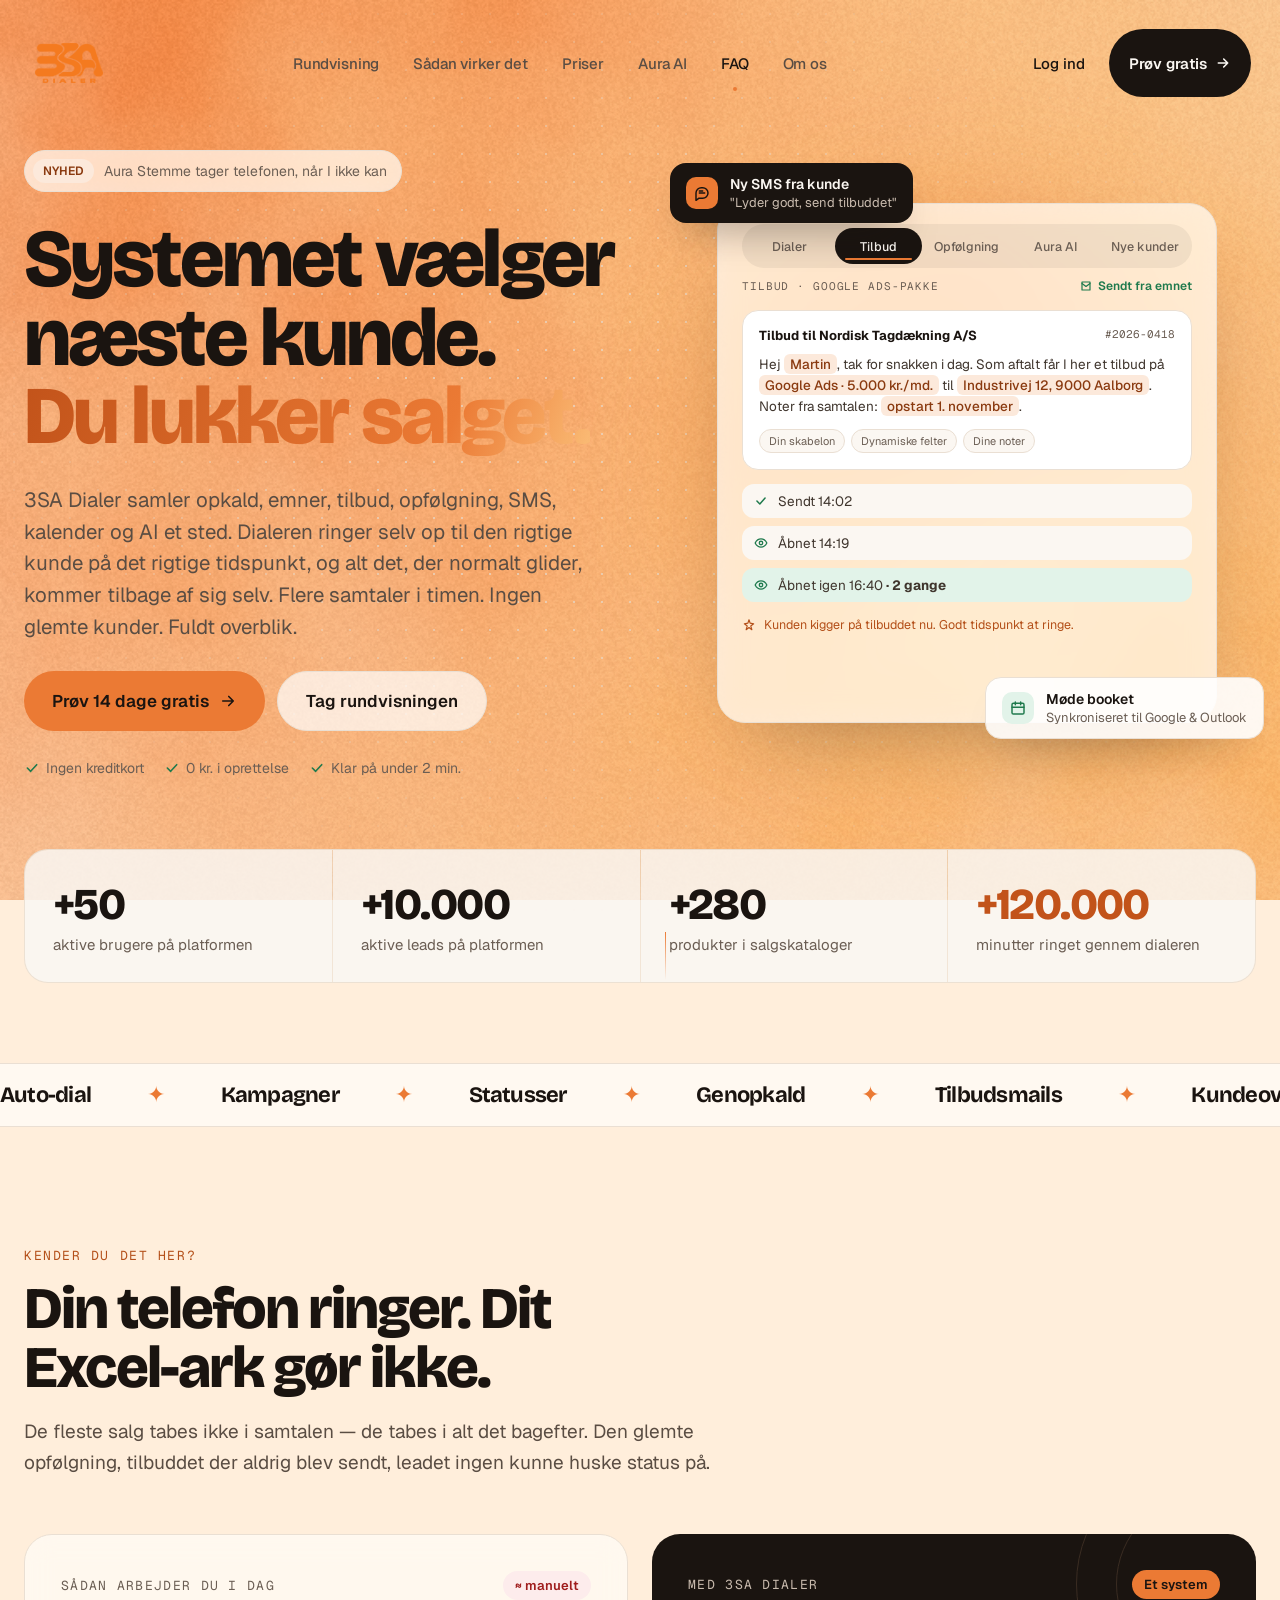
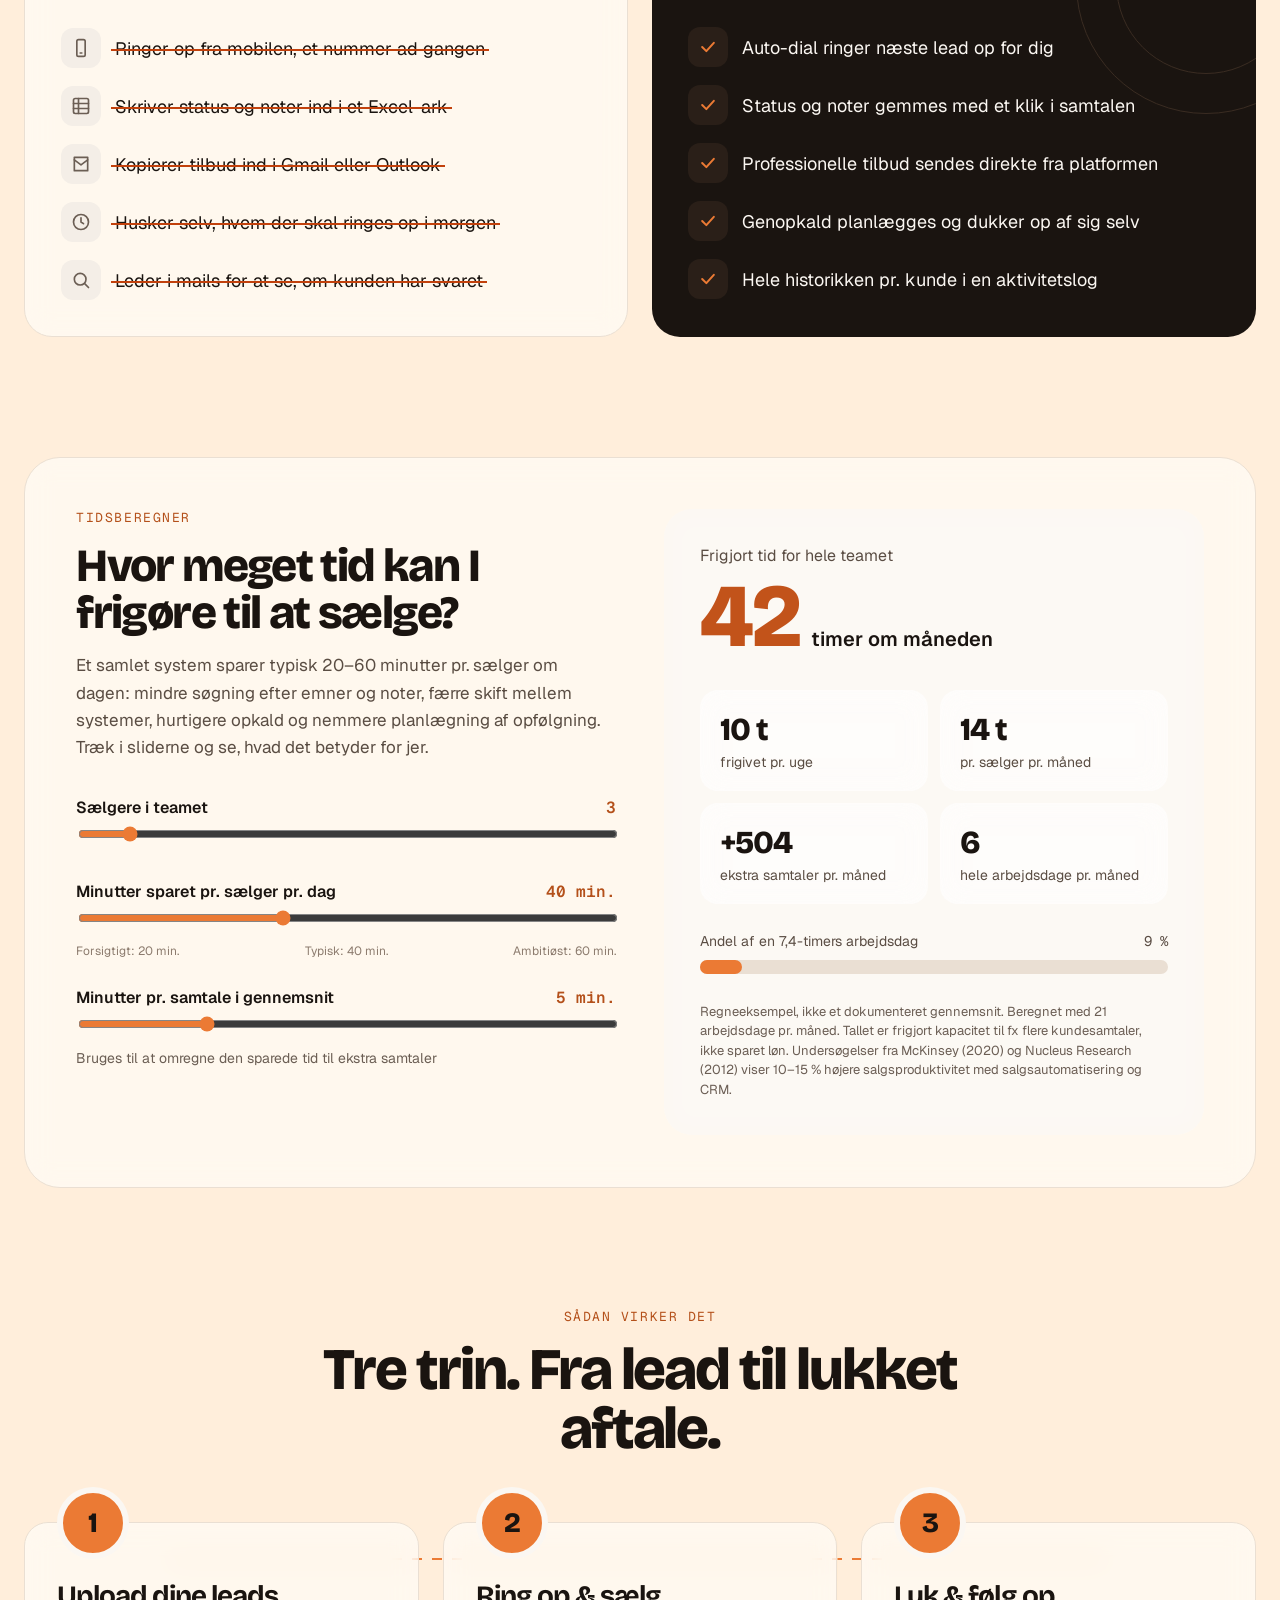
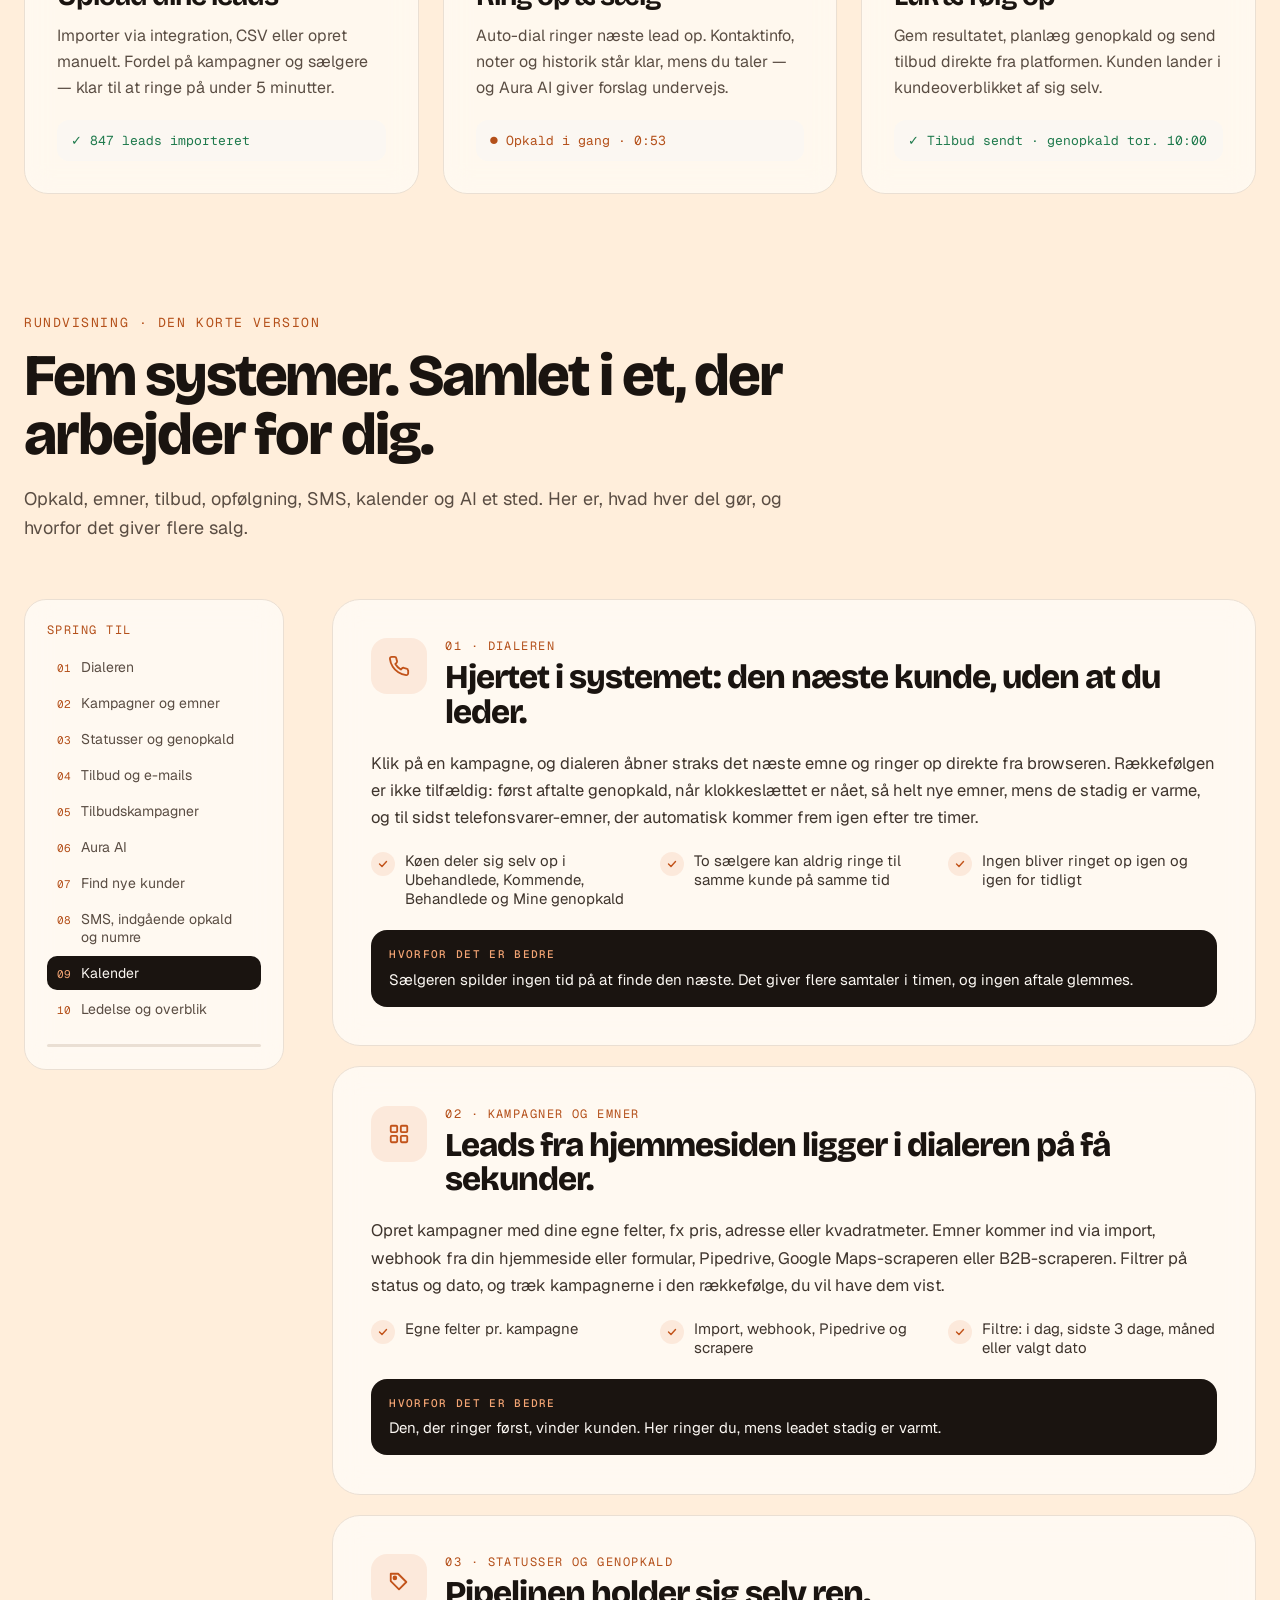
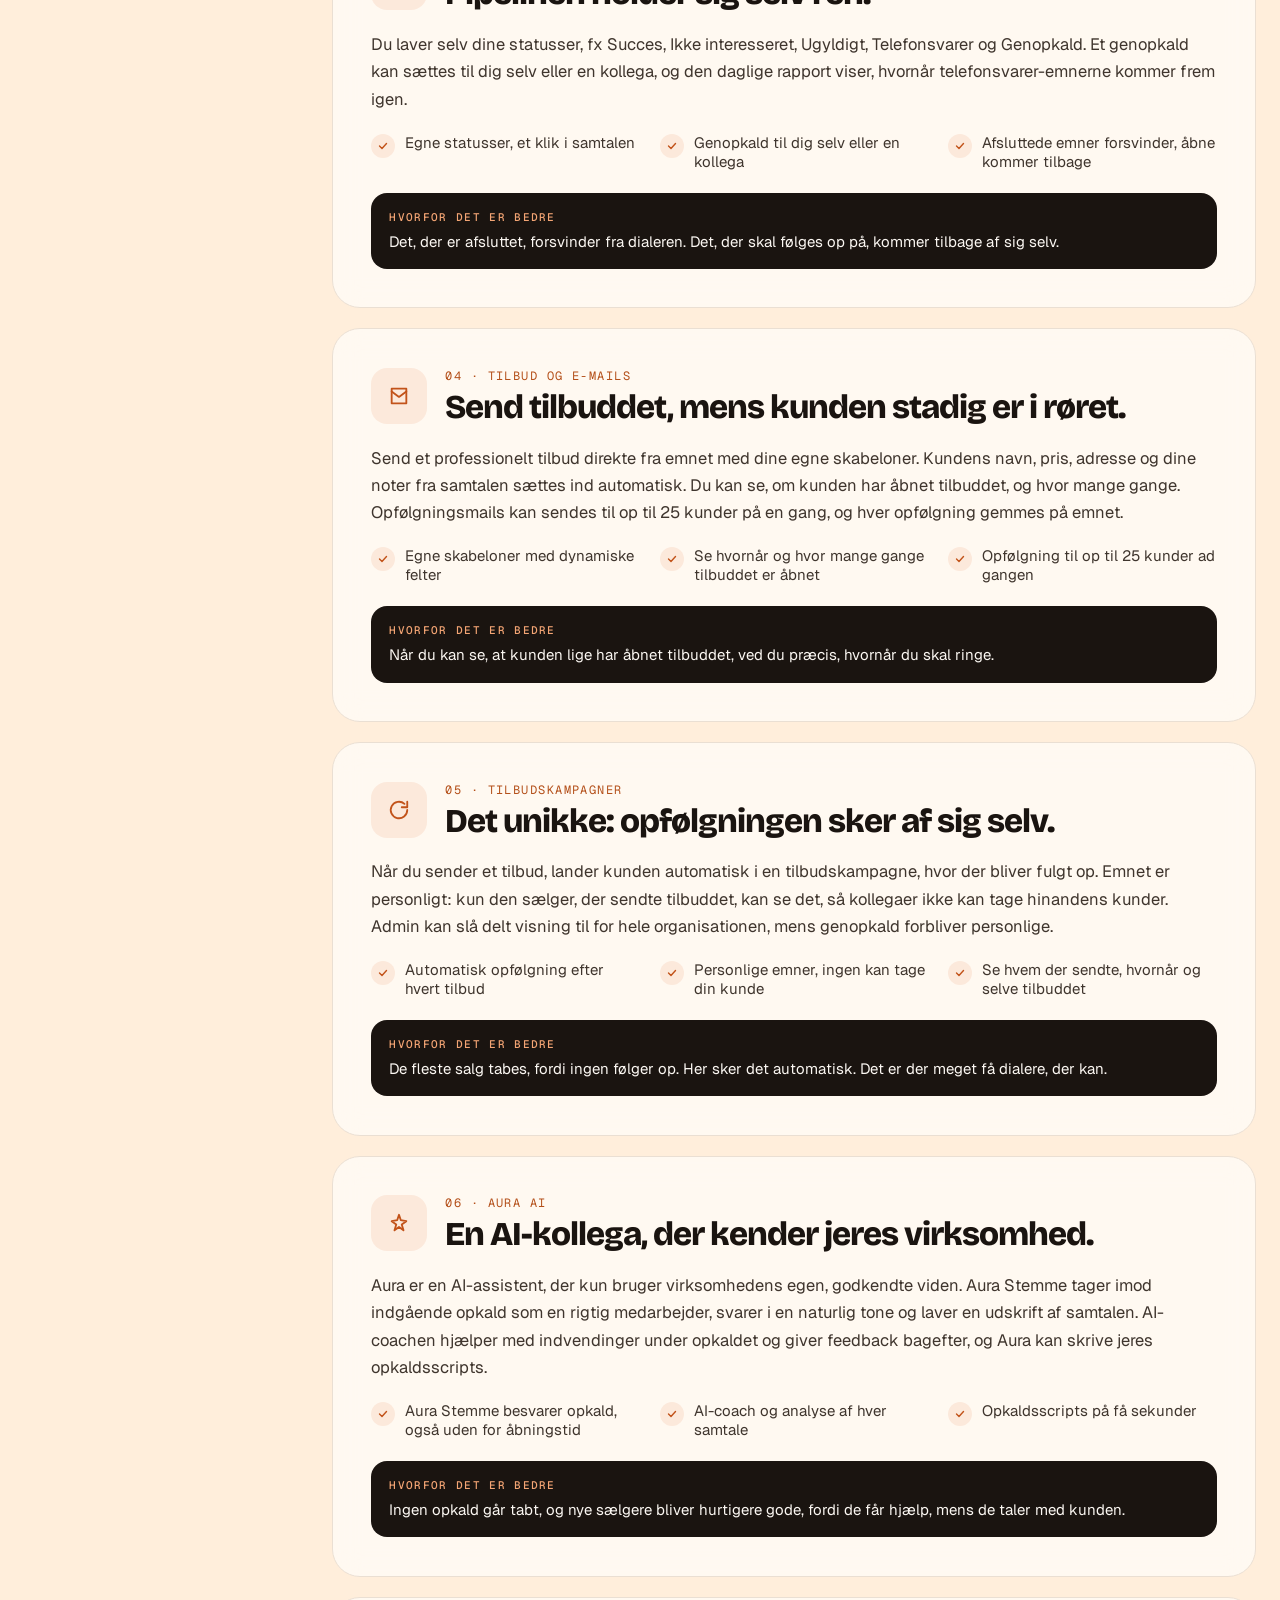
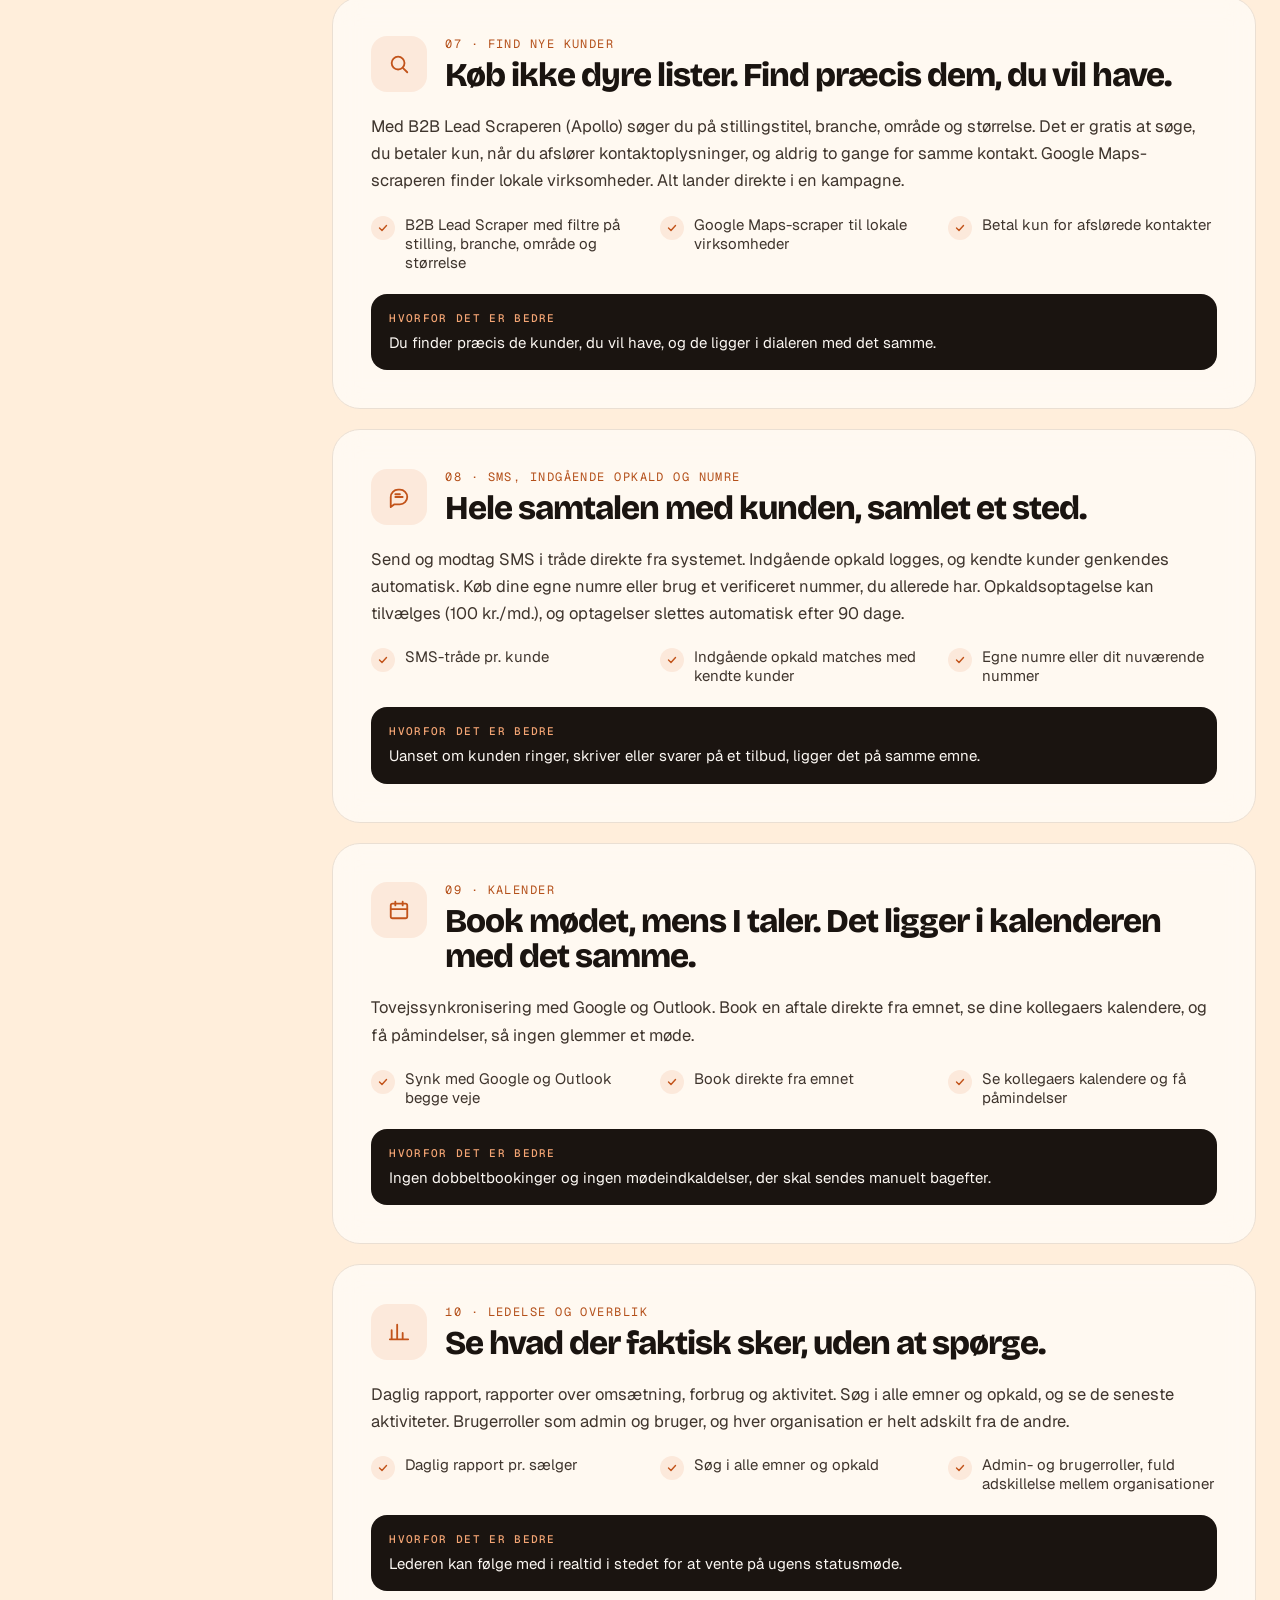
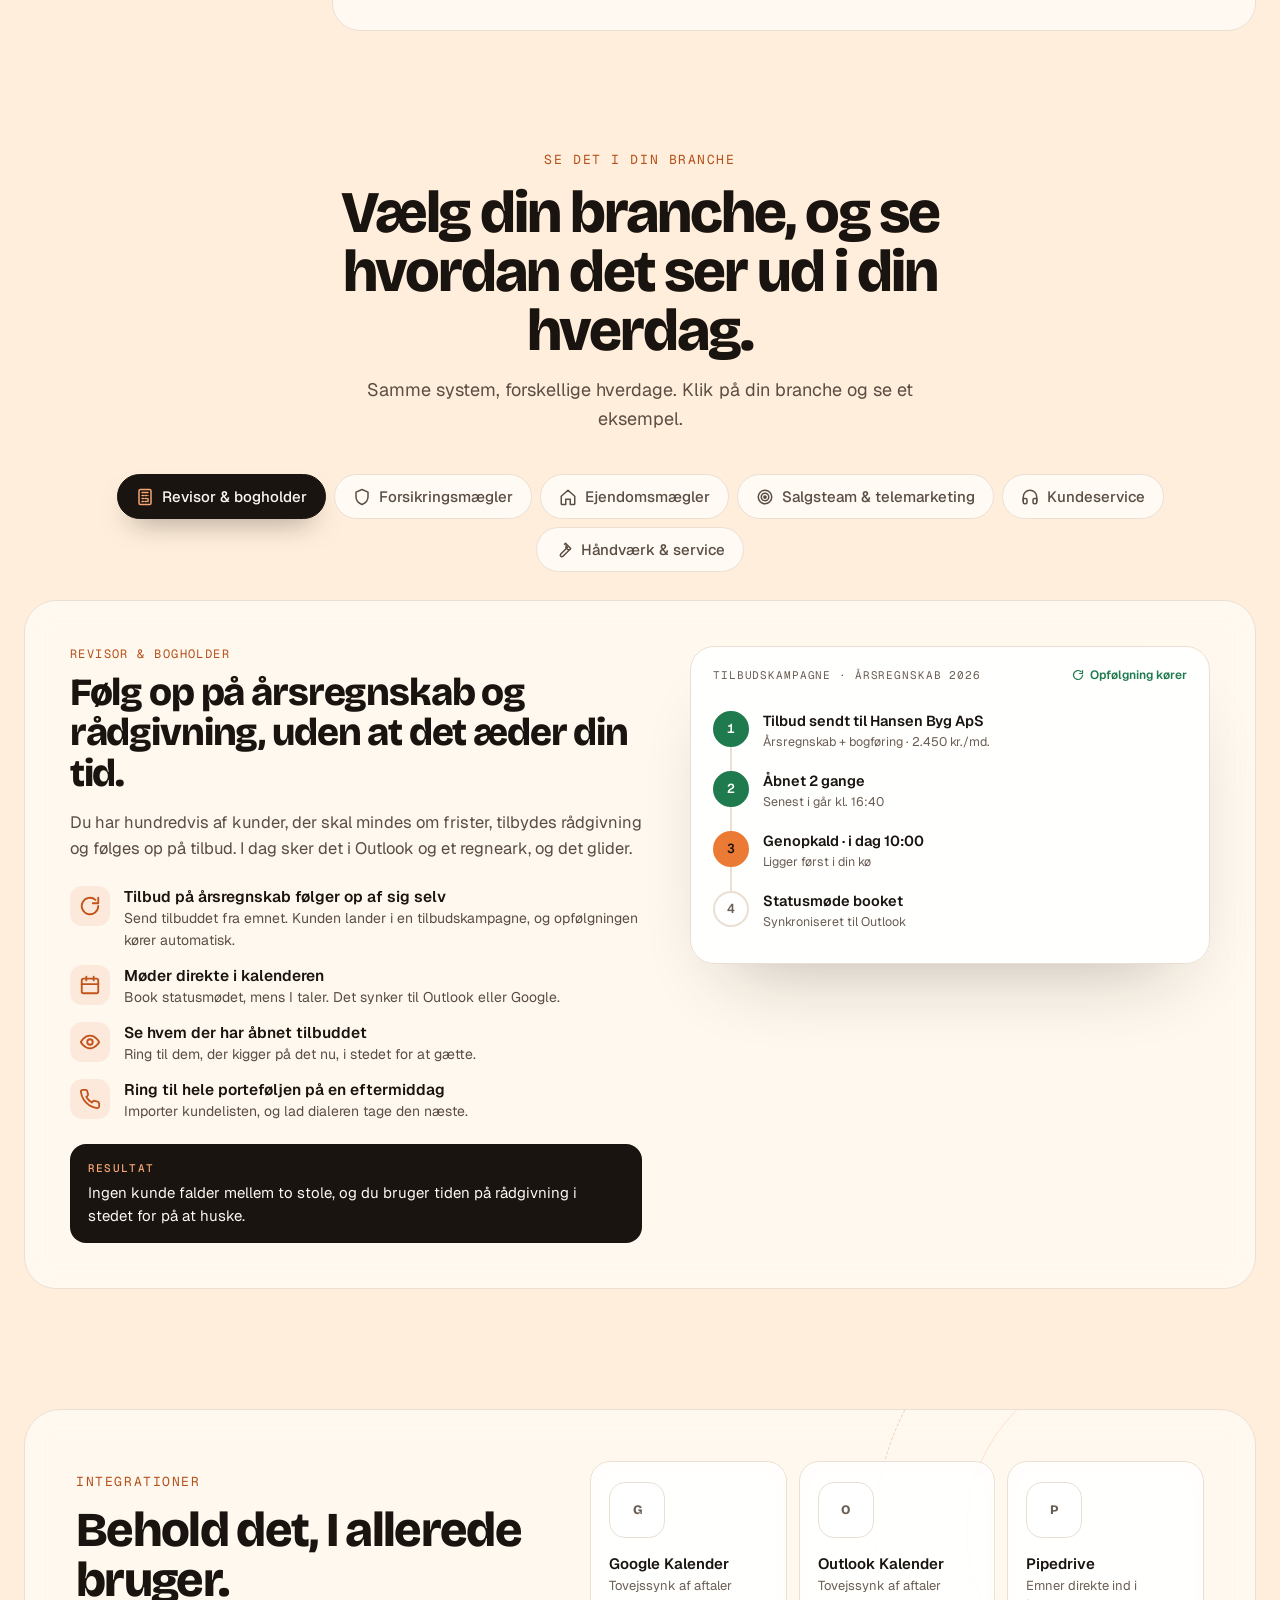
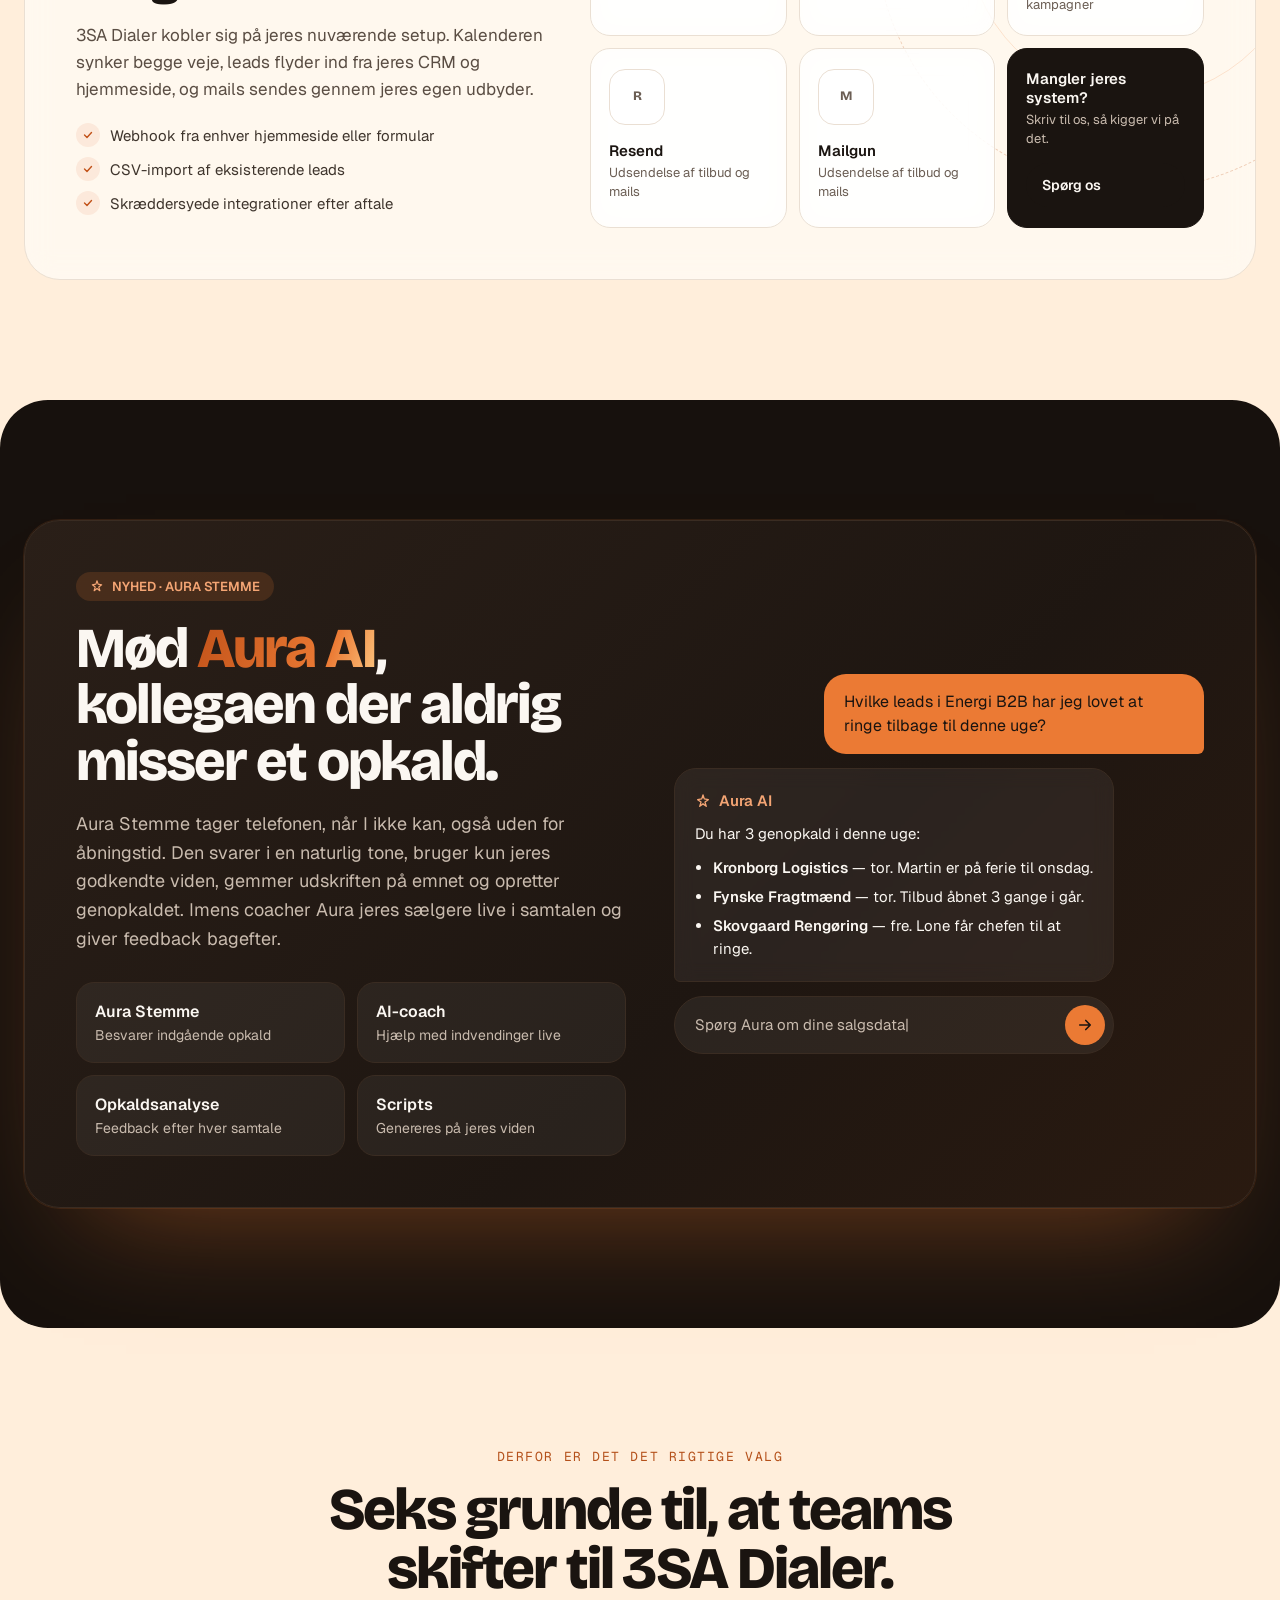
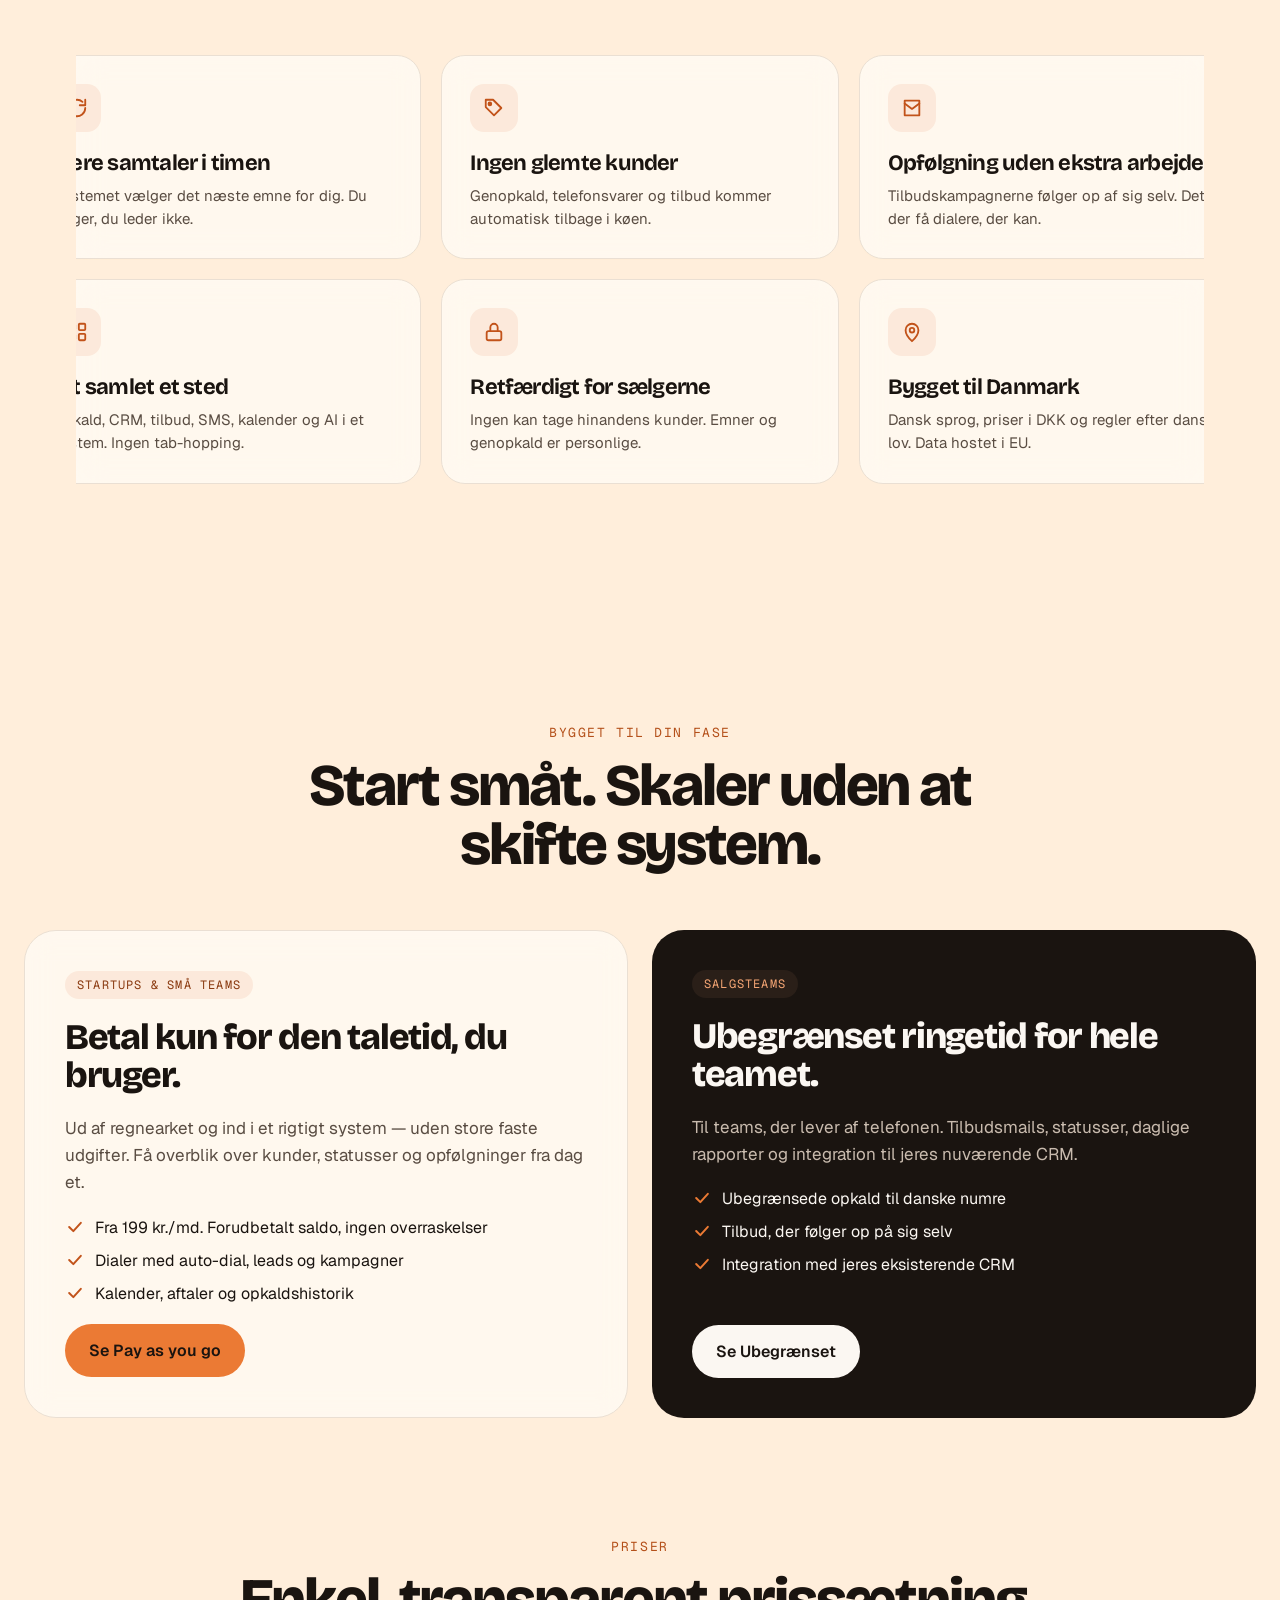
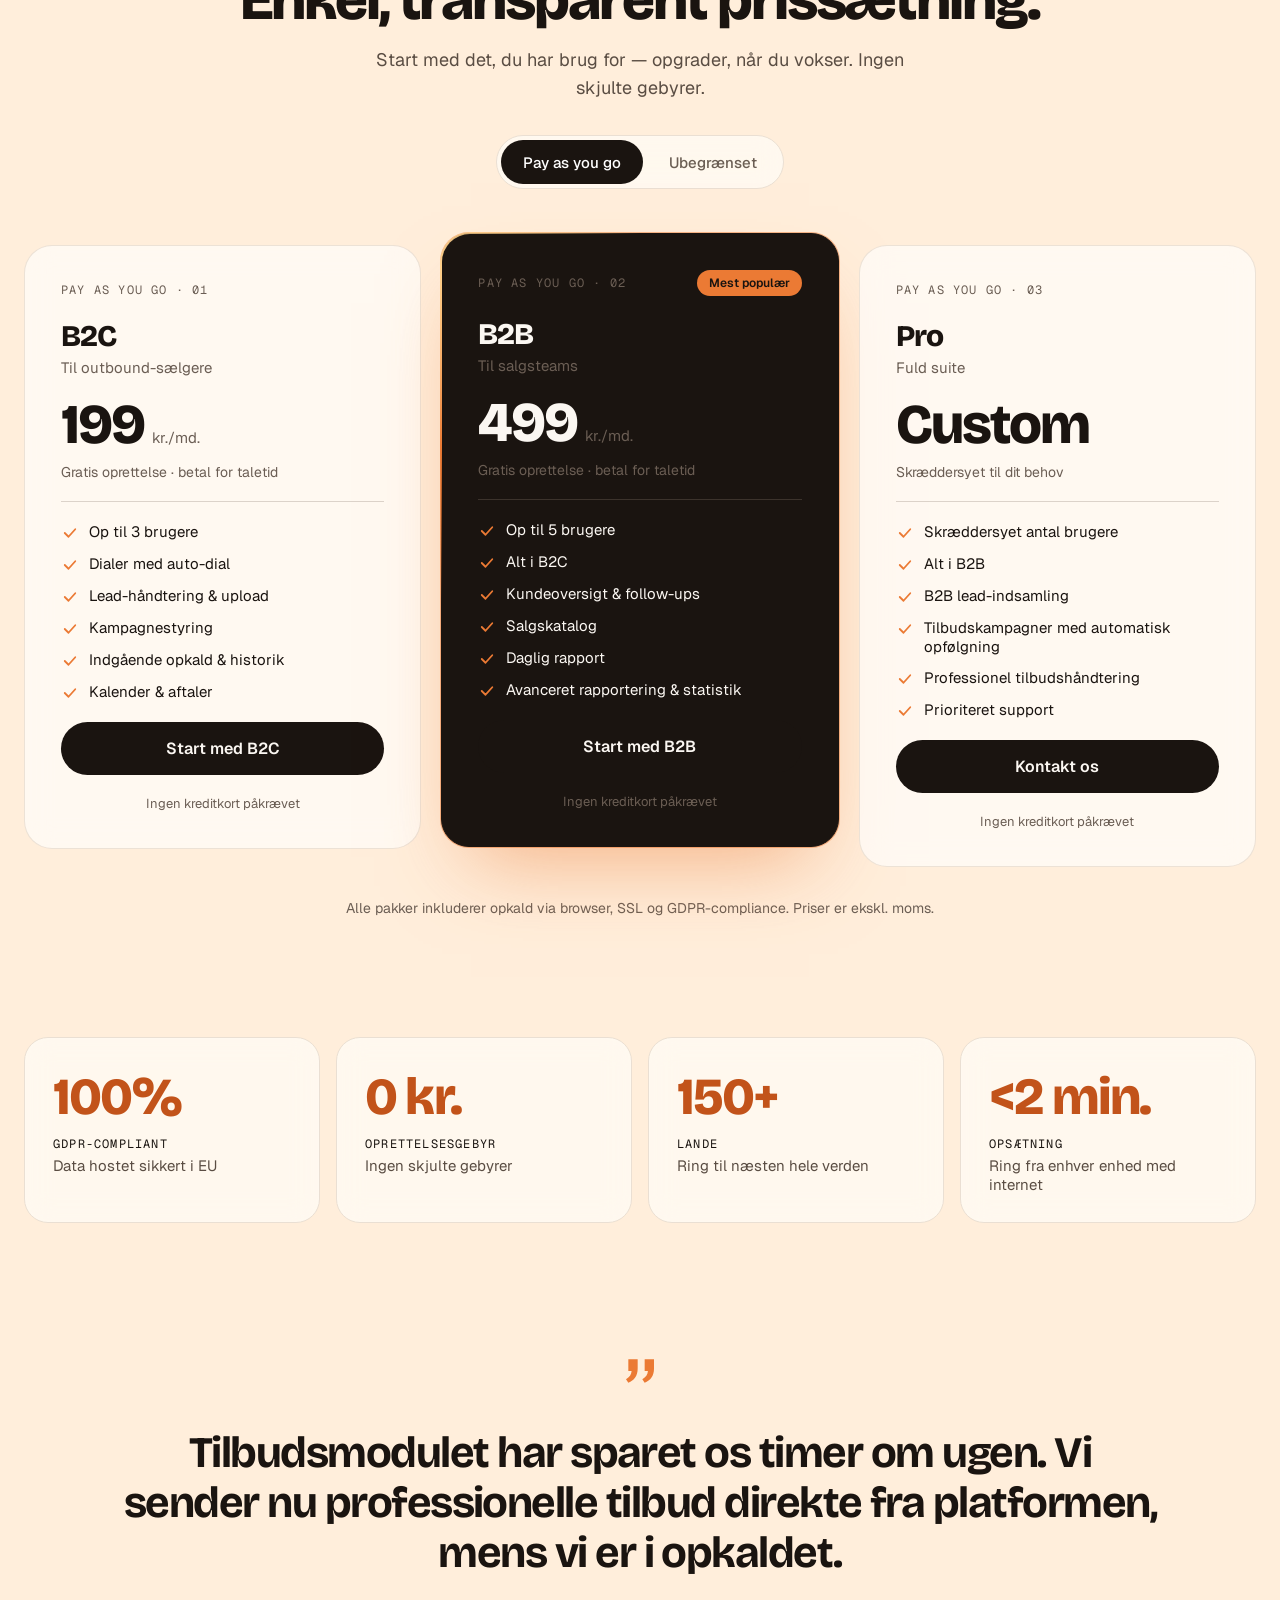
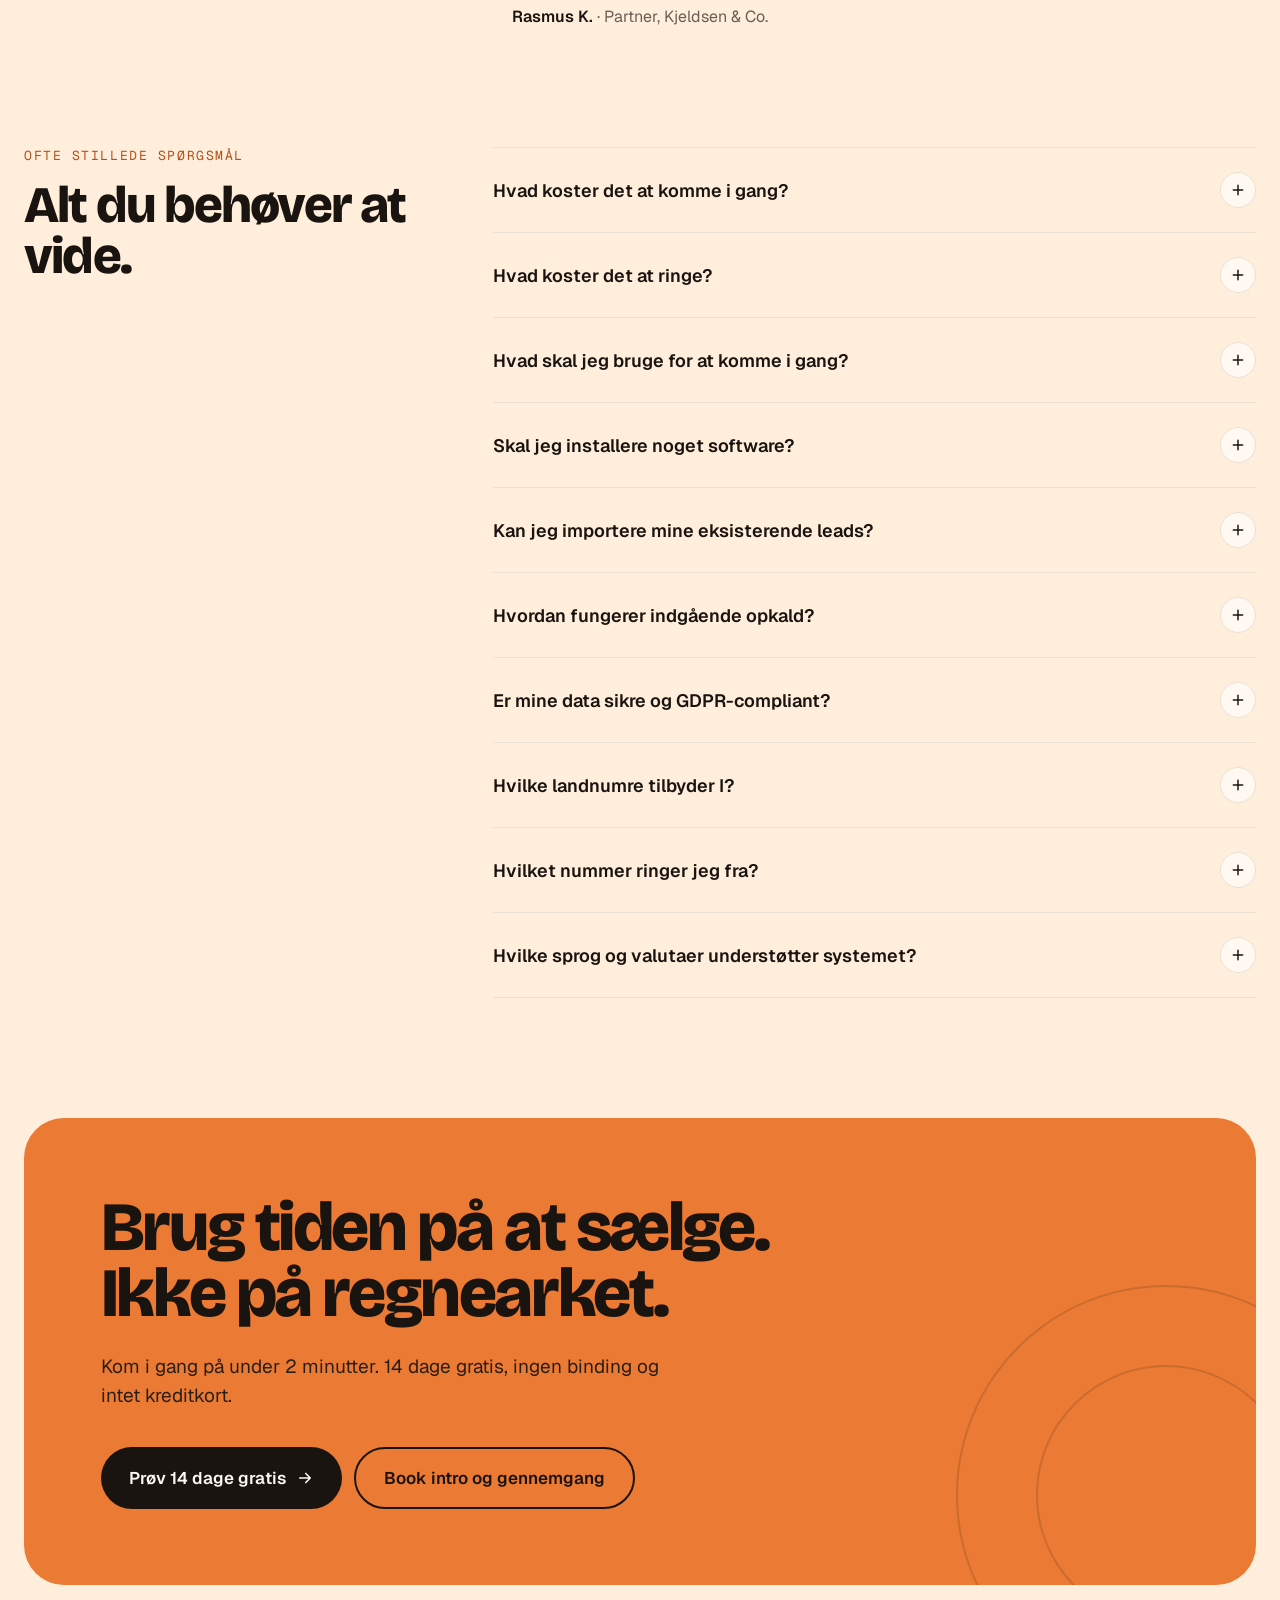
==== index.html @ 086d763f "Tidsberegner: realistiske tal (20-60 min/sælger/dag, 21 arbejdsdage, frigjort kapacitet) med kildehe" ====
<!doctype html>
<html lang="da">
<head>
<meta charset="utf-8">
<meta name="viewport" content="width=device-width, initial-scale=1">
<title>3SA Dialer – Dialer og CRM til salgsteams | Ring til flere. Luk flere.</title>
<meta name="description" content="3SA Dialer samler opkald, statusser, opfølgninger, tilbud og kundeoverblik et sted. Auto-dial, kampagner, tilbudsmails og Aura AI. Prøv 14 dage gratis – ingen kreditkort.">
<link rel="canonical" href="https://3sadialer.io/">
<link rel="icon" type="image/png" href="/logo.png">
<meta property="og:type" content="website">
<meta property="og:title" content="3SA Dialer – Ring til flere. Luk flere.">
<meta property="og:description" content="Dialer og CRM til salgsteams. Betal kun for taletid eller få ubegrænset ringetid. Prøv 14 dage gratis.">
<meta property="og:url" content="https://3sadialer.io/">
<meta property="og:image" content="https://3sadialer.io/logo.png">
<meta property="og:locale" content="da_DK">
<link rel="preconnect" href="https://fonts.googleapis.com">
<link href="https://fonts.googleapis.com/css2?family=Bricolage+Grotesque:opsz,wght@12..96,500;12..96,700;12..96,800&amp;family=Geist:wght@400;500;600&amp;family=Geist+Mono:wght@400;500&amp;display=swap" rel="stylesheet">
<link rel="stylesheet" href="/assets/site.css">
</head>
<body>
<div id="loader" aria-hidden="true"><div class="llogo"><img src="/logo.png" alt=""><span class="lsweep"></span></div><div class="lbar"><i></i></div></div>
<div id="progress" aria-hidden="true"></div>
<header class="hd" id="hd">
<div class="hd-bar">
<a class="hd-logo" href="/" aria-label="3SA Dialer – forside"><img src="/logo.png" alt="3SA Dialer"></a>
<nav class="hd-nav" id="hdnav" aria-label="Primær">
<span class="hd-pill" aria-hidden="true"></span>
<a href="/#rundvisning" data-sec="rundvisning">Rundvisning<span class="dot"></span></a>
<a href="/#saadan" data-sec="saadan">Sådan virker det<span class="dot"></span></a>
<a href="/#priser" data-sec="priser">Priser<span class="dot"></span></a>
<a href="/#aura" data-sec="aura">Aura AI<span class="dot"></span></a>
<a href="/#faq" data-sec="faq">FAQ<span class="dot"></span></a>
<a href="/om-os" data-sec="om-os">Om os<span class="dot"></span></a>
</nav>
<div class="hd-acts">
<a class="hd-login" href="https://app.3sadialer.io">Log ind</a>
<a class="hd-cta" href="/#priser">Prøv gratis<svg width="16" height="16" viewBox="0 0 24 24" fill="none" stroke="currentColor" stroke-width="2.4" stroke-linecap="round" stroke-linejoin="round" aria-hidden="true"><path d="M5 12h14M13 6l6 6-6 6"></path></svg></a>
<button class="hd-burger" id="burger" type="button" aria-label="Åbn menu" aria-expanded="false" aria-controls="mm"><span></span><span></span><span></span></button>
</div>
</div>
</header>
<div class="mm" id="mm" aria-hidden="true">
<div class="mm-glow" aria-hidden="true"></div><div class="mm-grid" aria-hidden="true"></div>
<div class="mm-label">MENU</div>
<ul class="mm-nav">
<li><a href="/#rundvisning"><i>01</i>Rundvisning<span class="arr"><svg width="16" height="16" viewBox="0 0 24 24" fill="none" stroke="currentColor" stroke-width="2.2" stroke-linecap="round" stroke-linejoin="round" aria-hidden="true"><path d="M5 12h14M13 6l6 6-6 6"></path></svg></span></a></li>
<li><a href="/#saadan"><i>02</i>Sådan virker det<span class="arr"><svg width="16" height="16" viewBox="0 0 24 24" fill="none" stroke="currentColor" stroke-width="2.2" stroke-linecap="round" stroke-linejoin="round" aria-hidden="true"><path d="M5 12h14M13 6l6 6-6 6"></path></svg></span></a></li>
<li><a href="/#priser"><i>03</i>Priser<span class="arr"><svg width="16" height="16" viewBox="0 0 24 24" fill="none" stroke="currentColor" stroke-width="2.2" stroke-linecap="round" stroke-linejoin="round" aria-hidden="true"><path d="M5 12h14M13 6l6 6-6 6"></path></svg></span></a></li>
<li><a href="/#aura"><i>04</i>Aura AI<span class="arr"><svg width="16" height="16" viewBox="0 0 24 24" fill="none" stroke="currentColor" stroke-width="2.2" stroke-linecap="round" stroke-linejoin="round" aria-hidden="true"><path d="M5 12h14M13 6l6 6-6 6"></path></svg></span></a></li>
<li><a href="/#faq"><i>05</i>FAQ<span class="arr"><svg width="16" height="16" viewBox="0 0 24 24" fill="none" stroke="currentColor" stroke-width="2.2" stroke-linecap="round" stroke-linejoin="round" aria-hidden="true"><path d="M5 12h14M13 6l6 6-6 6"></path></svg></span></a></li>
<li><a href="/om-os"><i>06</i>Om os<span class="arr"><svg width="16" height="16" viewBox="0 0 24 24" fill="none" stroke="currentColor" stroke-width="2.2" stroke-linecap="round" stroke-linejoin="round" aria-hidden="true"><path d="M5 12h14M13 6l6 6-6 6"></path></svg></span></a></li>
</ul>
<div class="mm-foot">
<a class="mm-cta" href="/#priser">Prøv 14 dage gratis<svg width="18" height="18" viewBox="0 0 24 24" fill="none" stroke="currentColor" stroke-width="2.4" stroke-linecap="round" stroke-linejoin="round" aria-hidden="true"><path d="M5 12h14M13 6l6 6-6 6"></path></svg></a>
<a class="mm-login" href="https://app.3sadialer.io">Log ind</a>
<div class="mm-meta"><span><b>●</b> ALLE SYSTEMER KØRER</span><span>EU-HOSTET</span></div>
</div>
</div>
<div id="bg" aria-hidden="true"><canvas id="shader"></canvas><div class="blob b1"></div><div class="blob b2"></div><div class="blob b3"></div><div class="blob b4"></div><div class="blob b5"></div><div class="blob cursor"></div><div class="grain"></div></div>
<div class="lp" style="font-family: 'Geist', system-ui, sans-serif; color: #1A1410; overflow: hidden">

<!-- ============ HERO ============ -->
<section id="top" style="position: relative; padding: 150px 24px 80px">
<div style="position: absolute; inset: 0; background-image: radial-gradient(#E6D9CB 1px, transparent 1px); background-size: 28px 28px; opacity: .7; -webkit-mask-image: radial-gradient(ellipse 70% 60% at 50% 40%, #000 30%, transparent 80%); mask-image: radial-gradient(ellipse 70% 60% at 50% 40%, #000 30%, transparent 80%); pointer-events: none" aria-hidden="true" data-parallax="0.25"></div>
<div style="position: relative; max-width: 1240px; margin: 0 auto; display: flex; flex-wrap: wrap; gap: 56px; align-items: center">

<div class="sec-copy" style="flex: 1 1 480px; min-width: 0; display: flex; flex-direction: column; gap: 28px" data-parallax="-0.08">
<div class="glass in1" style="display: inline-flex; align-self: flex-start; align-items: center; gap: 10px; padding: 8px 14px 8px 8px; border-radius: 999px; background: rgba(255,255,255,.7); border: 1px solid #EADFD3; font-size: 14px; color: #6B5E54">
<span style="background: #FCE9DB; color: #8A3A10; font-weight: 600; padding: 4px 10px; border-radius: 999px; font-size: 12px">NYHED</span>
<span>Aura Stemme tager telefonen, når I ikke kan</span>
</div>
<h1 class="disp" style="margin: 0; font-size: clamp(44px, 6.4vw, 88px); line-height: .96; font-weight: 800"><span class="line"><span>Systemet vælger</span></span><span class="line"><span>næste kunde.</span></span><span class="line"><span class="shine" style="color: #C2531A">Du lukker salget.</span></span></h1>
<p class="in3" style="margin: 0; font-size: clamp(18px, 1.6vw, 21px); line-height: 1.55; color: #5A4D43; max-width: 560px">3SA Dialer samler opkald, emner, tilbud, opfølgning, SMS, kalender og AI et sted. Dialeren ringer selv op til den rigtige kunde på det rigtige tidspunkt, og alt det, der normalt glider, kommer tilbage af sig selv. Flere samtaler i timen. Ingen glemte kunder. Fuldt overblik.</p>
<div class="in4" style="display: flex; flex-wrap: wrap; gap: 12px">
<a class="btn magnet" href="https://app.3sadialer.io" style="display: inline-flex; align-items: center; gap: 10px; padding: 18px 28px; border-radius: 999px; background: #EB7A34; color: #1A1410; font-weight: 600; font-size: 17px; text-decoration: none; min-height: 44px">Prøv 14 dage gratis <svg width="18" height="18" viewBox="0 0 24 24" fill="none" stroke="currentColor" stroke-width="2.2" stroke-linecap="round" stroke-linejoin="round" aria-hidden="true"><path d="M5 12h14M13 6l6 6-6 6"></path></svg></a>
<a class="btn magnet glass" href="#rundvisning" style="display: inline-flex; align-items: center; gap: 10px; padding: 18px 28px; border-radius: 999px; background: rgba(255,255,255,.7); color: #1A1410; font-weight: 600; font-size: 17px; text-decoration: none; border: 1px solid #EADFD3; min-height: 44px">Tag rundvisningen</a>
</div>
<div class="in4" style="display: flex; flex-wrap: wrap; gap: 20px; font-size: 14px; color: #6B5E54">
<span style="display: inline-flex; align-items: center; gap: 6px"><svg width="16" height="16" viewBox="0 0 24 24" fill="none" stroke="#1F7A4D" stroke-width="2.4" stroke-linecap="round" stroke-linejoin="round" aria-hidden="true"><path d="M5 12l5 5 9-10"></path></svg>Ingen kreditkort</span>
<span style="display: inline-flex; align-items: center; gap: 6px"><svg width="16" height="16" viewBox="0 0 24 24" fill="none" stroke="#1F7A4D" stroke-width="2.4" stroke-linecap="round" stroke-linejoin="round" aria-hidden="true"><path d="M5 12l5 5 9-10"></path></svg>0 kr. i oprettelse</span>
<span style="display: inline-flex; align-items: center; gap: 6px"><svg width="16" height="16" viewBox="0 0 24 24" fill="none" stroke="#1F7A4D" stroke-width="2.4" stroke-linecap="round" stroke-linejoin="round" aria-hidden="true"><path d="M5 12l5 5 9-10"></path></svg>Klar på under 2 min.</span>
</div>
</div>

<!-- Hero: rundvisning i scener -->
<div id="tilt" style="flex: 1 1 460px; min-width: 0; position: relative; min-height: 600px">
<div class="glow" aria-hidden="true"></div>
<div class="hs in3 glass" id="hscenes">
<div class="hs-tabs" role="tablist" aria-label="Hvad systemet kan">
<button class="on" type="button" data-scene="0">Dialer</button><button type="button" data-scene="1">Tilbud</button><button type="button" data-scene="2">Opfølgning</button><button type="button" data-scene="3">Aura AI</button><button type="button" data-scene="4">Nye kunder</button>
<i class="hs-bar"></i>
</div>

<!-- Scene 1: Dialer -->
<div class="hs-scene on" data-scene="0">
<div class="hs-head"><span class="mono">KAMPAGNE · ENERGI B2B Q2</span><span class="live"><svg width="12" height="12" viewBox="0 0 24 24" fill="none" stroke="#1F7A4D" stroke-width="2.4" stroke-linecap="round" stroke-linejoin="round" aria-hidden="true"><path d="M22 16.9v3a2 2 0 0 1-2.2 2 19.8 19.8 0 0 1-8.6-3.1 19.5 19.5 0 0 1-6-6A19.8 19.8 0 0 1 2.1 4.2 2 2 0 0 1 4.1 2h3a2 2 0 0 1 2 1.7c.1.9.4 1.8.7 2.7a2 2 0 0 1-.5 2.1L8 9.8a16 16 0 0 0 6 6l1.3-1.3a2 2 0 0 1 2.1-.4c.9.3 1.8.6 2.7.7a2 2 0 0 1 1.7 2z"></path></svg> Auto-dial</span></div>
<div class="hs-queue">
<div><b>24</b><span>Ubehandlede</span></div><div><b>7</b><span>Kommende</span></div><div><b>3</b><span>Behandlede</span></div><div><b>5</b><span>Mine genopkald</span></div>
</div>
<div class="hs-call">
<div class="hs-avatar live"><svg width="22" height="22" viewBox="0 0 24 24" fill="none" stroke="#1A1410" stroke-width="2" stroke-linecap="round" stroke-linejoin="round" aria-hidden="true"><path d="M22 16.9v3a2 2 0 0 1-2.2 2 19.8 19.8 0 0 1-8.6-3.1 19.5 19.5 0 0 1-6-6A19.8 19.8 0 0 1 2.1 4.2 2 2 0 0 1 4.1 2h3a2 2 0 0 1 2 1.7c.1.9.4 1.8.7 2.7a2 2 0 0 1-.5 2.1L8 9.8a16 16 0 0 0 6 6l1.3-1.3a2 2 0 0 1 2.1-.4c.9.3 1.8.6 2.7.7a2 2 0 0 1 1.7 2z"></path></svg></div>
<div><div class="hs-name">Nordisk Tagdækning A/S</div><div class="mono hs-sub">+45 42 73 88 12 · <span class="js-timer">0:47</span></div></div>
<span class="hs-pill">Næste i køen</span>
</div>
<div class="hs-wave" aria-hidden="true"><span class="bar" style="animation-delay: 0.0s"></span><span class="bar" style="animation-delay: 0.137s"></span><span class="bar" style="animation-delay: 0.274s"></span><span class="bar" style="animation-delay: 0.411s"></span><span class="bar" style="animation-delay: 0.548s"></span><span class="bar" style="animation-delay: 0.685s"></span><span class="bar" style="animation-delay: 0.822s"></span><span class="bar" style="animation-delay: 0.059s"></span><span class="bar" style="animation-delay: 0.196s"></span><span class="bar" style="animation-delay: 0.333s"></span><span class="bar" style="animation-delay: 0.47s"></span><span class="bar" style="animation-delay: 0.607s"></span><span class="bar" style="animation-delay: 0.744s"></span><span class="bar" style="animation-delay: 0.881s"></span><span class="bar" style="animation-delay: 0.118s"></span><span class="bar" style="animation-delay: 0.255s"></span><span class="bar" style="animation-delay: 0.392s"></span><span class="bar" style="animation-delay: 0.529s"></span><span class="bar" style="animation-delay: 0.666s"></span><span class="bar" style="animation-delay: 0.803s"></span><span class="bar" style="animation-delay: 0.04s"></span><span class="bar" style="animation-delay: 0.177s"></span><span class="bar" style="animation-delay: 0.314s"></span><span class="bar" style="animation-delay: 0.451s"></span><span class="bar" style="animation-delay: 0.588s"></span><span class="bar" style="animation-delay: 0.725s"></span></div>
<div class="hs-note"><div class="mono">NOTE · SKRIVES MENS DU TALER</div>Interesseret i Google Ads. Vil have tilbud på mail i dag.</div>
<div class="hs-status"><span class="chip on" data-status>Succes</span><span class="chip" data-status>Genopkald</span><span class="chip" data-status>Telefonsvarer</span><span class="chip" data-status>Ikke interesseret</span></div>
<div class="hs-foot"><svg width="14" height="14" viewBox="0 0 24 24" fill="none" stroke="#8C7B6E" stroke-width="2" stroke-linecap="round" stroke-linejoin="round" aria-hidden="true"><rect x="4" y="11" width="16" height="10" rx="2"></rect><path d="M8 11V7a4 4 0 0 1 8 0v4"></path></svg> Emnet er låst til dig. Ingen kollega kan ringe til samme kunde nu.</div>
</div>

<!-- Scene 2: Tilbud -->
<div class="hs-scene" data-scene="1">
<div class="hs-head"><span class="mono">TILBUD · GOOGLE ADS-PAKKE</span><span class="live"><svg width="12" height="12" viewBox="0 0 24 24" fill="none" stroke="#1F7A4D" stroke-width="2.4" stroke-linecap="round" stroke-linejoin="round" aria-hidden="true"><path d="M4 4h16v16H4z"></path><path d="M4 7l8 6 8-6"></path></svg> Sendt fra emnet</span></div>
<div class="hs-doc">
<div class="hs-doc-top"><b>Tilbud til Nordisk Tagdækning A/S</b><span class="mono">#2026-0418</span></div>
<p>Hej <em class="hl">Martin</em>, tak for snakken i dag. Som aftalt får I her et tilbud på <em class="hl">Google Ads · 5.000 kr./md.</em> til <em class="hl">Industrivej 12, 9000 Aalborg</em>. Noter fra samtalen: <em class="hl">opstart 1. november</em>.</p>
<div class="hs-doc-tags"><span>Din skabelon</span><span>Dynamiske felter</span><span>Dine noter</span></div>
</div>
<div class="hs-track">
<div class="done"><svg width="14" height="14" viewBox="0 0 24 24" fill="none" stroke="#1F7A4D" stroke-width="2.6" stroke-linecap="round" stroke-linejoin="round" aria-hidden="true"><path d="M5 12l5 5 9-10"></path></svg><span>Sendt 14:02</span></div>
<div class="done"><svg width="14" height="14" viewBox="0 0 24 24" fill="none" stroke="#1F7A4D" stroke-width="2.2" stroke-linecap="round" stroke-linejoin="round" aria-hidden="true"><path d="M2 12s3.5-7 10-7 10 7 10 7-3.5 7-10 7S2 12 2 12z"></path><circle cx="12" cy="12" r="3"></circle></svg><span>Åbnet 14:19</span></div>
<div class="done pulse"><svg width="14" height="14" viewBox="0 0 24 24" fill="none" stroke="#1F7A4D" stroke-width="2.2" stroke-linecap="round" stroke-linejoin="round" aria-hidden="true"><path d="M2 12s3.5-7 10-7 10 7 10 7-3.5 7-10 7S2 12 2 12z"></path><circle cx="12" cy="12" r="3"></circle></svg><span>Åbnet igen 16:40 <b>· 2 gange</b></span></div>
</div>
<div class="hs-foot" style="color: #B4501A"><svg width="14" height="14" viewBox="0 0 24 24" fill="none" stroke="#B4501A" stroke-width="2" stroke-linecap="round" stroke-linejoin="round" aria-hidden="true"><path d="M12 3l1.9 5.8L20 10l-5 3.6 1.9 6.4L12 16.3 7.1 20 9 13.6 4 10l6.1-1.2z"></path></svg> Kunden kigger på tilbuddet nu. Godt tidspunkt at ringe.</div>
</div>

<!-- Scene 3: Tilbudskampagne -->
<div class="hs-scene" data-scene="2">
<div class="hs-head"><span class="mono">TILBUDSKAMPAGNE · AUTOMATISK</span><span class="live"><svg width="12" height="12" viewBox="0 0 24 24" fill="none" stroke="#1F7A4D" stroke-width="2.4" stroke-linecap="round" stroke-linejoin="round" aria-hidden="true"><path d="M21 12a9 9 0 1 1-3-6.7"></path><path d="M21 3v6h-6"></path></svg> Opfølgning kører</span></div>
<div class="hs-flow">
<div class="step done"><i>1</i><div><b>Tilbud sendt</b><span>Kunden lander automatisk i tilbudskampagnen</span></div></div>
<div class="step done"><i>2</i><div><b>Opfølgning 1 · dag 2</b><span>Mail sendt og gemt på emnet</span></div></div>
<div class="step now"><i>3</i><div><b>Genopkald · i dag 10:00</b><span>Dukker op i din dialer af sig selv</span></div></div>
<div class="step"><i>4</i><div><b>Opfølgning 2 · dag 7</b><span>Til op til 25 kunder på en gang</span></div></div>
</div>
<div class="hs-foot"><svg width="14" height="14" viewBox="0 0 24 24" fill="none" stroke="#8C7B6E" stroke-width="2" stroke-linecap="round" stroke-linejoin="round" aria-hidden="true"><rect x="4" y="11" width="16" height="10" rx="2"></rect><path d="M8 11V7a4 4 0 0 1 8 0v4"></path></svg> Kun du kan se dette emne. Ingen kollega kan tage din kunde.</div>
</div>

<!-- Scene 4: Aura -->
<div class="hs-scene" data-scene="3">
<div class="hs-head"><span class="mono">AURA STEMME · INDGÅENDE 16:52</span><span class="live"><svg width="12" height="12" viewBox="0 0 24 24" fill="none" stroke="#1F7A4D" stroke-width="2.4" stroke-linecap="round" stroke-linejoin="round" aria-hidden="true"><rect x="9" y="2" width="6" height="12" rx="3"></rect><path d="M5 10a7 7 0 0 0 14 0M12 17v5M8 22h8"></path></svg> Uden for åbningstid</span></div>
<div class="hs-chat">
<div class="b in">Hej, I ringede til mig tidligere om Google Ads. Hvad koster det egentlig?</div>
<div class="b out"><b>Aura</b>Hej Martin! Google Ads-pakken starter ved 5.000 kr./md. uden binding. Skal jeg få Zack til at ringe dig op i morgen formiddag?</div>
<div class="b in">Ja tak, gerne omkring kl. 10.</div>
<div class="b sys"><svg width="14" height="14" viewBox="0 0 24 24" fill="none" stroke="#1F7A4D" stroke-width="2" stroke-linecap="round" stroke-linejoin="round" aria-hidden="true"><rect x="3" y="5" width="18" height="16" rx="2"></rect><path d="M16 3v4M8 3v4M3 11h18"></path></svg> Genopkald oprettet · i morgen 10:00 · udskrift gemt på emnet</div>
</div>
<div class="hs-coach"><b>AI-coach under opkald:</b> <span id="tip">Kunden nævnte budget. Spørg til tidshorisont.</span></div>
</div>

<!-- Scene 5: Nye kunder -->
<div class="hs-scene" data-scene="4">
<div class="hs-head"><span class="mono">B2B LEAD SCRAPER · APOLLO</span><span class="live"><svg width="12" height="12" viewBox="0 0 24 24" fill="none" stroke="#1F7A4D" stroke-width="2.4" stroke-linecap="round" stroke-linejoin="round" aria-hidden="true"><circle cx="11" cy="11" r="7"></circle><path d="M21 21l-4.3-4.3"></path></svg> Gratis at søge</span></div>
<div class="hs-filters"><span>Stilling: Indehaver</span><span>Branche: Håndværk</span><span>Område: Nordjylland</span><span>Størrelse: 5–50</span></div>
<div class="hs-leads">
<div class="lead"><div class="dotc"></div><div><b>Aalborg Tømrer &amp; Snedker</b><span>Lars M. · Indehaver</span></div><em>Afsløret</em></div>
<div class="lead"><div class="dotc"></div><div><b>Østjysk Malerservice</b><span>Pia K. · Direktør</span></div><em>Afsløret</em></div>
<div class="lead"><div class="dotc"></div><div><b>Dansk El-Service ApS</b><span>Jonas H. · Indehaver</span></div><em>Afsløret</em></div>
<div class="lead"><div class="dotc"></div><div><b>Grøn Energi Solutions</b><span>Mette S. · Partner</span></div><em class="q">Vent…</em></div>
</div>
<div class="hs-foot" style="color: #1F7A4D"><svg width="14" height="14" viewBox="0 0 24 24" fill="none" stroke="#1F7A4D" stroke-width="2.6" stroke-linecap="round" stroke-linejoin="round" aria-hidden="true"><path d="M5 12l5 5 9-10"></path></svg> 184 emner lagt direkte i kampagnen "Håndværk Nord" · klar til at ringe</div>
</div>
</div>

<!-- floating toasts -->
<div class="float1" data-parallax="-0.18" style="position: absolute; top: 0; left: -8px; z-index: 2">
<div style="display: flex; align-items: center; gap: 12px; background: #1A1410; color: #FBF7F2; padding: 12px 16px; border-radius: 16px; font-size: 14px; box-shadow: 0 20px 40px -20px rgba(26,20,16,.6)">
<span style="width: 32px; height: 32px; border-radius: 10px; background: #EB7A34; display: flex; align-items: center; justify-content: center"><svg width="16" height="16" viewBox="0 0 24 24" fill="none" stroke="#1A1410" stroke-width="2.2" stroke-linecap="round" stroke-linejoin="round" aria-hidden="true"><path d="M21 12a8 8 0 0 1-8 8H7l-4 3V12a8 8 0 0 1 8-8h2a8 8 0 0 1 8 8z"></path><path d="M8 12h8M8 9h5"></path></svg></span>
<span><b style="font-weight: 600">Ny SMS fra kunde</b><br><span style="color: #C9BBAE; font-size: 13px">"Lyder godt, send tilbuddet"</span></span>
</div>
</div>
<div class="float2" data-parallax="-0.1" style="position: absolute; bottom: 24px; right: -8px; z-index: 2">
<div class="glass" style="display: flex; align-items: center; gap: 12px; background: rgba(255,255,255,.9); padding: 12px 16px; border-radius: 16px; font-size: 14px; border: 1px solid #EADFD3; box-shadow: 0 20px 40px -24px rgba(26,20,16,.4)">
<span style="width: 32px; height: 32px; border-radius: 10px; background: #E2F3E9; display: flex; align-items: center; justify-content: center"><svg width="16" height="16" viewBox="0 0 24 24" fill="none" stroke="#1F7A4D" stroke-width="2.2" stroke-linecap="round" stroke-linejoin="round" aria-hidden="true"><rect x="3" y="5" width="18" height="16" rx="2"></rect><path d="M16 3v4M8 3v4M3 11h18"></path></svg></span>
<span><b style="font-weight: 600">Møde booket</b><br><span style="color: #6B5E54; font-size: 13px">Synkroniseret til Google &amp; Outlook</span></span>
</div>
</div>
</div>
</div>

<!-- stats -->
<div class="reveal" style="position: relative; max-width: 1240px; margin: 72px auto 0; display: grid; grid-template-columns: repeat(auto-fit, minmax(220px, 1fr)); gap: 1px; background: rgba(234,223,211,.6); border: 1px solid rgba(234,223,211,.8); border-radius: 24px; overflow: hidden">
<div style="background: rgba(255,255,255,.62); padding: 28px"><div class="disp count" style="font-size: 44px; font-weight: 800">+50</div><div style="color: #6B5E54; font-size: 15px; margin-top: 4px">aktive brugere på platformen</div></div>
<div style="background: rgba(255,255,255,.62); padding: 28px"><div class="disp count" style="font-size: 44px; font-weight: 800">+10.000</div><div style="color: #6B5E54; font-size: 15px; margin-top: 4px">aktive leads på platformen</div></div>
<div style="background: rgba(255,255,255,.62); padding: 28px"><div class="disp count" style="font-size: 44px; font-weight: 800">+280</div><div style="color: #6B5E54; font-size: 15px; margin-top: 4px">produkter i salgskataloger</div></div>
<div style="background: rgba(255,255,255,.62); padding: 28px"><div class="disp count" style="font-size: 44px; font-weight: 800; color: #C2531A">+120.000</div><div style="color: #6B5E54; font-size: 15px; margin-top: 4px">minutter ringet gennem dialeren</div></div>
<div class="cue" aria-hidden="true"><i></i><span>SCROLL</span></div>
</div>
</section>

<!-- marquee -->
<div style="border-top: 1px solid #EADFD3; border-bottom: 1px solid #EADFD3; background: rgba(255,255,255,.62); padding: 18px 0; overflow: hidden" aria-hidden="true">
<div id="marq" style="will-change:transform"><div class="track disp" style="font-size: 22px; font-weight: 700; color: #1A1410">
<span>Auto-dial</span><span style="color: #EB7A34">✦</span><span>Kampagner</span><span style="color: #EB7A34">✦</span><span>Statusser</span><span style="color: #EB7A34">✦</span><span>Genopkald</span><span style="color: #EB7A34">✦</span><span>Tilbudsmails</span><span style="color: #EB7A34">✦</span><span>Kundeoverblik</span><span style="color: #EB7A34">✦</span><span>Daglig rapport</span><span style="color: #EB7A34">✦</span><span>Salgskatalog</span><span style="color: #EB7A34">✦</span><span>Aura AI</span><span style="color: #EB7A34">✦</span>
<span>Auto-dial</span><span style="color: #EB7A34">✦</span><span>Kampagner</span><span style="color: #EB7A34">✦</span><span>Statusser</span><span style="color: #EB7A34">✦</span><span>Genopkald</span><span style="color: #EB7A34">✦</span><span>Tilbudsmails</span><span style="color: #EB7A34">✦</span><span>Kundeoverblik</span><span style="color: #EB7A34">✦</span><span>Daglig rapport</span><span style="color: #EB7A34">✦</span><span>Salgskatalog</span><span style="color: #EB7A34">✦</span><span>Aura AI</span><span style="color: #EB7A34">✦</span>
</div>
</div>
</div>

<!-- ============ FØR / EFTER ============ -->
<section style="padding: 120px 24px">
<div style="max-width: 1240px; margin: 0 auto">
<div class="reveal" style="max-width: 760px">
<div class="mono" style="font-size: 13px; letter-spacing: .12em; color: #B4501A">KENDER DU DET HER?</div>
<h2 class="disp" style="margin: 16px 0 0; font-size: clamp(36px, 4.6vw, 64px); line-height: 1; font-weight: 800">Din telefon ringer. Dit Excel-ark gør ikke.</h2>
<p style="margin: 20px 0 0; font-size: 19px; line-height: 1.6; color: #5A4D43">De fleste salg tabes ikke i samtalen — de tabes i alt det bagefter. Den glemte opfølgning, tilbuddet der aldrig blev sendt, leadet ingen kunne huske status på.</p>
</div>

<div style="margin-top: 56px; display: flex; flex-wrap: wrap; gap: 24px; align-items: stretch">
<div class="glass reveal r-left" style="flex: 1 1 420px; min-width: 0; background: rgba(255,255,255,.62); border: 1px solid #EADFD3; border-radius: 28px; padding: 36px">
<div style="display: flex; align-items: center; justify-content: space-between">
<span class="mono" style="font-size: 13px; letter-spacing: .1em; color: #6B5E54">SÅDAN ARBEJDER DU I DAG</span>
<span style="font-size: 13px; padding: 6px 12px; border-radius: 999px; background: #FDECEC; color: #9F1D1D; font-weight: 600">≈ manuelt</span>
</div>
<ul style="list-style: none; margin: 28px 0 0; padding: 0; display: flex; flex-direction: column; gap: 18px; font-size: 18px">
<li style="display: flex; gap: 14px; align-items: center"><span style="width: 40px; height: 40px; border-radius: 12px; background: #F4EEE7; display: flex; align-items: center; justify-content: center; flex: none"><svg width="20" height="20" viewBox="0 0 24 24" fill="none" stroke="#6B5E54" stroke-width="2" stroke-linecap="round" stroke-linejoin="round" aria-hidden="true"><rect x="7" y="2" width="10" height="20" rx="2"></rect><path d="M11 18h2"></path></svg></span><span class="strike">Ringer op fra mobilen, et nummer ad gangen</span></li>
<li style="display: flex; gap: 14px; align-items: center"><span style="width: 40px; height: 40px; border-radius: 12px; background: #F4EEE7; display: flex; align-items: center; justify-content: center; flex: none"><svg width="20" height="20" viewBox="0 0 24 24" fill="none" stroke="#6B5E54" stroke-width="2" stroke-linecap="round" stroke-linejoin="round" aria-hidden="true"><rect x="3" y="3" width="18" height="18" rx="2"></rect><path d="M3 9h18M3 15h18M9 3v18"></path></svg></span><span class="strike">Skriver status og noter ind i et Excel-ark</span></li>
<li style="display: flex; gap: 14px; align-items: center"><span style="width: 40px; height: 40px; border-radius: 12px; background: #F4EEE7; display: flex; align-items: center; justify-content: center; flex: none"><svg width="20" height="20" viewBox="0 0 24 24" fill="none" stroke="#6B5E54" stroke-width="2" stroke-linecap="round" stroke-linejoin="round" aria-hidden="true"><path d="M4 4h16v16H4z"></path><path d="M4 7l8 6 8-6"></path></svg></span><span class="strike">Kopierer tilbud ind i Gmail eller Outlook</span></li>
<li style="display: flex; gap: 14px; align-items: center"><span style="width: 40px; height: 40px; border-radius: 12px; background: #F4EEE7; display: flex; align-items: center; justify-content: center; flex: none"><svg width="20" height="20" viewBox="0 0 24 24" fill="none" stroke="#6B5E54" stroke-width="2" stroke-linecap="round" stroke-linejoin="round" aria-hidden="true"><circle cx="12" cy="12" r="9"></circle><path d="M12 7v5l3 2"></path></svg></span><span class="strike">Husker selv, hvem der skal ringes op i morgen</span></li>
<li style="display: flex; gap: 14px; align-items: center"><span style="width: 40px; height: 40px; border-radius: 12px; background: #F4EEE7; display: flex; align-items: center; justify-content: center; flex: none"><svg width="20" height="20" viewBox="0 0 24 24" fill="none" stroke="#6B5E54" stroke-width="2" stroke-linecap="round" stroke-linejoin="round" aria-hidden="true"><circle cx="11" cy="11" r="7"></circle><path d="M21 21l-4.3-4.3"></path></svg></span><span class="strike">Leder i mails for at se, om kunden har svaret</span></li>
</ul>
</div>

<div class="reveal r-right" style="flex: 1 1 420px; min-width: 0; background: #1A1410; color: #FBF7F2; border-radius: 28px; padding: 36px; position: relative; overflow: hidden">
<div style="position: absolute; right: -80px; top: -80px; width: 260px; height: 260px; border-radius: 50%; border: 1px solid #3A2C22" aria-hidden="true"></div>
<div style="position: absolute; right: -40px; top: -40px; width: 180px; height: 180px; border-radius: 50%; border: 1px solid #3A2C22" aria-hidden="true"></div>
<div style="display: flex; align-items: center; justify-content: space-between; position: relative">
<span class="mono" style="font-size: 13px; letter-spacing: .1em; color: #C9BBAE">MED 3SA DIALER</span>
<span style="font-size: 13px; padding: 6px 12px; border-radius: 999px; background: #EB7A34; color: #1A1410; font-weight: 600">Et system</span>
</div>
<ul style="list-style: none; margin: 28px 0 0; padding: 0; display: flex; flex-direction: column; gap: 18px; font-size: 18px; position: relative">
<li style="display: flex; gap: 14px; align-items: center"><span style="width: 40px; height: 40px; border-radius: 12px; background: #2A1F18; display: flex; align-items: center; justify-content: center; flex: none"><svg width="20" height="20" viewBox="0 0 24 24" fill="none" stroke="#EB7A34" stroke-width="2.4" stroke-linecap="round" stroke-linejoin="round" aria-hidden="true"><path d="M5 12l5 5 9-10"></path></svg></span>Auto-dial ringer næste lead op for dig</li>
<li style="display: flex; gap: 14px; align-items: center"><span style="width: 40px; height: 40px; border-radius: 12px; background: #2A1F18; display: flex; align-items: center; justify-content: center; flex: none"><svg width="20" height="20" viewBox="0 0 24 24" fill="none" stroke="#EB7A34" stroke-width="2.4" stroke-linecap="round" stroke-linejoin="round" aria-hidden="true"><path d="M5 12l5 5 9-10"></path></svg></span>Status og noter gemmes med et klik i samtalen</li>
<li style="display: flex; gap: 14px; align-items: center"><span style="width: 40px; height: 40px; border-radius: 12px; background: #2A1F18; display: flex; align-items: center; justify-content: center; flex: none"><svg width="20" height="20" viewBox="0 0 24 24" fill="none" stroke="#EB7A34" stroke-width="2.4" stroke-linecap="round" stroke-linejoin="round" aria-hidden="true"><path d="M5 12l5 5 9-10"></path></svg></span>Professionelle tilbud sendes direkte fra platformen</li>
<li style="display: flex; gap: 14px; align-items: center"><span style="width: 40px; height: 40px; border-radius: 12px; background: #2A1F18; display: flex; align-items: center; justify-content: center; flex: none"><svg width="20" height="20" viewBox="0 0 24 24" fill="none" stroke="#EB7A34" stroke-width="2.4" stroke-linecap="round" stroke-linejoin="round" aria-hidden="true"><path d="M5 12l5 5 9-10"></path></svg></span>Genopkald planlægges og dukker op af sig selv</li>
<li style="display: flex; gap: 14px; align-items: center"><span style="width: 40px; height: 40px; border-radius: 12px; background: #2A1F18; display: flex; align-items: center; justify-content: center; flex: none"><svg width="20" height="20" viewBox="0 0 24 24" fill="none" stroke="#EB7A34" stroke-width="2.4" stroke-linecap="round" stroke-linejoin="round" aria-hidden="true"><path d="M5 12l5 5 9-10"></path></svg></span>Hele historikken pr. kunde i en aktivitetslog</li>
</ul>
</div>
</div>
</div>
</section>

<!-- ============ BEREGNER ============ -->
<section id="beregner" style="padding: 0 24px 120px">
<div class="reveal r-scale glass" style="max-width: 1240px; margin: 0 auto; background: rgba(255,255,255,.62); border: 1px solid #EADFD3; border-radius: 36px; padding: clamp(28px, 4vw, 56px); display: flex; flex-wrap: wrap; gap: 48px">
<div style="flex: 1 1 420px; min-width: 0">
<div class="mono" style="font-size: 13px; letter-spacing: .12em; color: #B4501A">TIDSBEREGNER</div>
<h2 class="disp" style="margin: 16px 0 0; font-size: clamp(32px, 3.6vw, 52px); line-height: 1.02; font-weight: 800">Hvor meget tid kan I frigøre til at sælge?</h2>
<p style="margin: 16px 0 0; font-size: 17px; line-height: 1.6; color: #5A4D43">Et samlet system sparer typisk 20–60 minutter pr. sælger om dagen: mindre søgning efter emner og noter, færre skift mellem systemer, hurtigere opkald og nemmere planlægning af opfølgning. Træk i sliderne og se, hvad det betyder for jer.</p>
<div style="margin-top: 36px; display: flex; flex-direction: column; gap: 28px">
<div>
<label for="r1" style="display: flex; justify-content: space-between; font-weight: 600; font-size: 16px"><span>Sælgere i teamet</span><span class="mono" style="color: #B4501A"><span id="o-sellers">3</span></span></label>
<input id="r1" type="range" min="1" max="25" value="3">
</div>
<div>
<label for="r3" style="display: flex; justify-content: space-between; font-weight: 600; font-size: 16px"><span>Minutter sparet pr. sælger pr. dag</span><span class="mono" style="color: #B4501A"><span id="o-admin">40</span> min.</span></label>
<input id="r3" type="range" min="10" max="90" step="5" value="40">
<div style="display: flex; justify-content: space-between; font-size: 12px; color: #8C7B6E; margin-top: 6px"><span>Forsigtigt: 20 min.</span><span>Typisk: 40 min.</span><span>Ambitiøst: 60 min.</span></div>
</div>
<div>
<label for="r2" style="display: flex; justify-content: space-between; font-weight: 600; font-size: 16px"><span>Minutter pr. samtale i gennemsnit</span><span class="mono" style="color: #B4501A"><span id="o-calls">5</span> min.</span></label>
<input id="r2" type="range" min="2" max="15" value="5">
<div style="font-size: 14px; color: #6B5E54; margin-top: 6px">Bruges til at omregne den sparede tid til ekstra samtaler</div>
</div>
</div>
</div>
<div class="glass" style="flex: 1 1 420px; min-width: 0; background: rgba(251,247,242,.7); border-radius: 28px; padding: 36px; display: flex; flex-direction: column; gap: 28px">
<div>
<div style="font-size: 16px; color: #5A4D43">Frigjort tid for hele teamet</div>
<div style="display: flex; align-items: baseline; gap: 12px; flex-wrap: wrap; margin-top: 6px">
<span class="disp" style="font-size: clamp(64px, 7vw, 104px); font-weight: 800; line-height: 1; color: #C2531A"><span id="o-hoursMonth">42</span></span>
<span style="font-size: 20px; font-weight: 600">timer om måneden</span>
</div>
</div>
<div style="display: grid; grid-template-columns: repeat(2, minmax(0, 1fr)); gap: 12px">
<div class="glass" style="background: rgba(255,255,255,.62); border-radius: 18px; padding: 20px"><div class="disp" style="font-size: 32px; font-weight: 800"><span id="o-hoursWeek">10</span> t</div><div style="font-size: 14px; color: #5A4D43; margin-top: 4px">frigivet pr. uge</div></div>
<div class="glass" style="background: rgba(255,255,255,.62); border-radius: 18px; padding: 20px"><div class="disp" style="font-size: 32px; font-weight: 800"><span id="o-perSeller">14</span> t</div><div style="font-size: 14px; color: #5A4D43; margin-top: 4px">pr. sælger pr. måned</div></div>
<div class="glass" style="background: rgba(255,255,255,.62); border-radius: 18px; padding: 20px"><div class="disp" style="font-size: 32px; font-weight: 800">+<span id="o-extraCalls">504</span></div><div style="font-size: 14px; color: #5A4D43; margin-top: 4px">ekstra samtaler pr. måned</div></div>
<div class="glass" style="background: rgba(255,255,255,.62); border-radius: 18px; padding: 20px"><div class="disp" style="font-size: 32px; font-weight: 800"><span id="o-days">5</span></div><div style="font-size: 14px; color: #5A4D43; margin-top: 4px">hele arbejdsdage pr. måned</div></div>
</div>
<div style="display: flex; flex-direction: column; gap: 10px">
<div style="display: flex; justify-content: space-between; font-size: 14px; color: #5A4D43"><span>Andel af en 7,4-timers arbejdsdag</span><span class="mono"><span id="o-pct">9</span> %</span></div>
<div style="height: 14px; border-radius: 999px; background: #EADFD3"><div style="height: 100%; width: 9%; border-radius: 999px; background: #EB7A34; transition: width .5s" id="o-bar"></div></div>
</div>
<p style="margin: 0; font-size: 13px; line-height: 1.5; color: #6B5E54">Regneeksempel, ikke et dokumenteret gennemsnit. Beregnet med 21 arbejdsdage pr. måned. Tallet er frigjort kapacitet til fx flere kundesamtaler, ikke sparet løn. Undersøgelser fra McKinsey (2020) og Nucleus Research (2012) viser 10–15 % højere salgsproduktivitet med salgsautomatisering og CRM.</p>
</div>
</div>
</section>

<!-- ============ TRE TRIN ============ -->
<section id="saadan" style="padding: 0 24px 120px">
<div style="max-width: 1240px; margin: 0 auto">
<div class="reveal" style="text-align: center; max-width: 720px; margin: 0 auto">
<div class="mono" style="font-size: 13px; letter-spacing: .12em; color: #B4501A">SÅDAN VIRKER DET</div>
<h2 class="disp" style="margin: 16px 0 0; font-size: clamp(36px, 4.6vw, 64px); line-height: 1; font-weight: 800">Tre trin. Fra lead til lukket aftale.</h2>
</div>
<div style="position: relative; margin-top: 64px">
<div class="flowline" data-io style="position: absolute; left: 12%; right: 12%; top: 36px; height: 2px" aria-hidden="true"></div>
<div style="position: relative; display: grid; grid-template-columns: repeat(auto-fit, minmax(260px, 1fr)); gap: 24px">
<div class="glass reveal card" style="background: rgba(255,255,255,.62); border: 1px solid #EADFD3; border-radius: 24px; padding: 32px">
<div class="disp" style="width: 72px; height: 72px; margin-top: -68px; border-radius: 50%; background: #EB7A34; color: #1A1410; font-size: 28px; font-weight: 800; display: flex; align-items: center; justify-content: center; border: 6px solid #FBF7F2">1</div>
<h3 class="disp" style="margin: 20px 0 0; font-size: 28px; font-weight: 700">Upload dine leads</h3>
<p style="margin: 10px 0 0; font-size: 16px; line-height: 1.6; color: #5A4D43">Importer via integration, CSV eller opret manuelt. Fordel på kampagner og sælgere — klar til at ringe på under 5 minutter.</p>
<div class="mono" style="margin-top: 20px; font-size: 13px; padding: 12px 14px; border-radius: 12px; background: #FBF7F2; color: #1F7A4D">✓ 847 leads importeret</div>
</div>
<div class="glass reveal card" style="background: rgba(255,255,255,.62); border: 1px solid #EADFD3; border-radius: 24px; padding: 32px">
<div class="disp" style="width: 72px; height: 72px; margin-top: -68px; border-radius: 50%; background: #EB7A34; color: #1A1410; font-size: 28px; font-weight: 800; display: flex; align-items: center; justify-content: center; border: 6px solid #FBF7F2">2</div>
<h3 class="disp" style="margin: 20px 0 0; font-size: 28px; font-weight: 700">Ring op &amp; sælg</h3>
<p style="margin: 10px 0 0; font-size: 16px; line-height: 1.6; color: #5A4D43">Auto-dial ringer næste lead op. Kontaktinfo, noter og historik står klar, mens du taler — og Aura AI giver forslag undervejs.</p>
<div class="mono" style="margin-top: 20px; font-size: 13px; padding: 12px 14px; border-radius: 12px; background: #FBF7F2; color: #B4501A">● Opkald i gang · <span class="js-timer">0:47</span></div>
</div>
<div class="glass reveal card" style="background: rgba(255,255,255,.62); border: 1px solid #EADFD3; border-radius: 24px; padding: 32px">
<div class="disp" style="width: 72px; height: 72px; margin-top: -68px; border-radius: 50%; background: #EB7A34; color: #1A1410; font-size: 28px; font-weight: 800; display: flex; align-items: center; justify-content: center; border: 6px solid #FBF7F2">3</div>
<h3 class="disp" style="margin: 20px 0 0; font-size: 28px; font-weight: 700">Luk &amp; følg op</h3>
<p style="margin: 10px 0 0; font-size: 16px; line-height: 1.6; color: #5A4D43">Gem resultatet, planlæg genopkald og send tilbud direkte fra platformen. Kunden lander i kundeoverblikket af sig selv.</p>
<div class="mono" style="margin-top: 20px; font-size: 13px; padding: 12px 14px; border-radius: 12px; background: #FBF7F2; color: #1F7A4D">✓ Tilbud sendt · genopkald tor. 10:00</div>
</div>
</div>
</div>
</div>
</section>

<!-- ============ RUNDVISNING ============ -->
<section id="rundvisning" style="padding: 0 24px 120px">
<div style="max-width: 1240px; margin: 0 auto">
<div class="reveal" style="max-width: 820px">
<div class="mono" style="font-size: 13px; letter-spacing: .12em; color: #B4501A">RUNDVISNING · DEN KORTE VERSION</div>
<h2 class="disp" style="margin: 16px 0 0; font-size: clamp(36px, 4.6vw, 64px); line-height: 1; font-weight: 800">Fem systemer. Samlet i et, der arbejder for dig.</h2>
<p style="margin: 20px 0 0; font-size: 18px; line-height: 1.6; color: #5A4D43">Opkald, emner, tilbud, opfølgning, SMS, kalender og AI et sted. Her er, hvad hver del gør, og hvorfor det giver flere salg.</p>
</div>
<div class="tour-wrap">
<aside class="tour-nav reveal"><div class="mono" style="font-size: 12px; letter-spacing: .12em; color: #B4501A; margin-bottom: 12px">SPRING TIL</div><ol id="tournav"><li><a href="#t-dialer" data-t="t-dialer"><span class="mono">01</span>Dialeren</a></li><li><a href="#t-kampagner" data-t="t-kampagner"><span class="mono">02</span>Kampagner og emner</a></li><li><a href="#t-statusser" data-t="t-statusser"><span class="mono">03</span>Statusser og genopkald</a></li><li><a href="#t-tilbud" data-t="t-tilbud"><span class="mono">04</span>Tilbud og e-mails</a></li><li><a href="#t-tilbudskampagner" data-t="t-tilbudskampagner"><span class="mono">05</span>Tilbudskampagner</a></li><li><a href="#t-aura" data-t="t-aura"><span class="mono">06</span>Aura AI</a></li><li><a href="#t-nye-kunder" data-t="t-nye-kunder"><span class="mono">07</span>Find nye kunder</a></li><li><a href="#t-sms" data-t="t-sms"><span class="mono">08</span>SMS, indgående opkald og numre</a></li><li><a href="#t-kalender" data-t="t-kalender"><span class="mono">09</span>Kalender</a></li><li><a href="#t-ledelse" data-t="t-ledelse"><span class="mono">10</span>Ledelse og overblik</a></li></ol><div class="lg-prog" aria-hidden="true"><i id="tourprog"></i></div></aside>
<div class="tour-list">
<article class="tour-block reveal" id="t-dialer">
<div class="tour-head"><span class="tour-ico"><svg width="22" height="22" viewBox="0 0 24 24" fill="none" stroke="#C2531A" stroke-width="2" stroke-linecap="round" stroke-linejoin="round" aria-hidden="true"><path d="M22 16.9v3a2 2 0 0 1-2.2 2 19.8 19.8 0 0 1-8.6-3.1 19.5 19.5 0 0 1-6-6A19.8 19.8 0 0 1 2.1 4.2 2 2 0 0 1 4.1 2h3a2 2 0 0 1 2 1.7c.1.9.4 1.8.7 2.7a2 2 0 0 1-.5 2.1L8 9.8a16 16 0 0 0 6 6l1.3-1.3a2 2 0 0 1 2.1-.4c.9.3 1.8.6 2.7.7a2 2 0 0 1 1.7 2z"></path></svg></span><div><div class="mono" style="font-size: 12px; letter-spacing: .12em; color: #B4501A">01 · DIALEREN</div><h3 class="disp">Hjertet i systemet: den næste kunde, uden at du leder.</h3></div></div>
<p class="tour-desc">Klik på en kampagne, og dialeren åbner straks det næste emne og ringer op direkte fra browseren. Rækkefølgen er ikke tilfældig: først aftalte genopkald, når klokkeslættet er nået, så helt nye emner, mens de stadig er varme, og til sidst telefonsvarer-emner, der automatisk kommer frem igen efter tre timer.</p>
<ul class="tour-pts"><li style="display: flex; gap: 10px; align-items: flex-start"><span style="width: 24px; height: 24px; border-radius: 50%; background: #FCE9DB; display: flex; align-items: center; justify-content: center; flex: none; margin-top: 1px"><svg width="12" height="12" viewBox="0 0 24 24" fill="none" stroke="#C2531A" stroke-width="2.8" stroke-linecap="round" stroke-linejoin="round" aria-hidden="true"><path d="M5 12l5 5 9-10"></path></svg></span>Køen deler sig selv op i Ubehandlede, Kommende, Behandlede og Mine genopkald</li><li style="display: flex; gap: 10px; align-items: flex-start"><span style="width: 24px; height: 24px; border-radius: 50%; background: #FCE9DB; display: flex; align-items: center; justify-content: center; flex: none; margin-top: 1px"><svg width="12" height="12" viewBox="0 0 24 24" fill="none" stroke="#C2531A" stroke-width="2.8" stroke-linecap="round" stroke-linejoin="round" aria-hidden="true"><path d="M5 12l5 5 9-10"></path></svg></span>To sælgere kan aldrig ringe til samme kunde på samme tid</li><li style="display: flex; gap: 10px; align-items: flex-start"><span style="width: 24px; height: 24px; border-radius: 50%; background: #FCE9DB; display: flex; align-items: center; justify-content: center; flex: none; margin-top: 1px"><svg width="12" height="12" viewBox="0 0 24 24" fill="none" stroke="#C2531A" stroke-width="2.8" stroke-linecap="round" stroke-linejoin="round" aria-hidden="true"><path d="M5 12l5 5 9-10"></path></svg></span>Ingen bliver ringet op igen og igen for tidligt</li></ul>
<div class="tour-why"><b>Hvorfor det er bedre</b>Sælgeren spilder ingen tid på at finde den næste. Det giver flere samtaler i timen, og ingen aftale glemmes.</div>
</article>
<article class="tour-block reveal" id="t-kampagner">
<div class="tour-head"><span class="tour-ico"><svg width="22" height="22" viewBox="0 0 24 24" fill="none" stroke="#C2531A" stroke-width="2" stroke-linecap="round" stroke-linejoin="round" aria-hidden="true"><rect x="3" y="3" width="7" height="7" rx="1"></rect><rect x="14" y="3" width="7" height="7" rx="1"></rect><rect x="3" y="14" width="7" height="7" rx="1"></rect><rect x="14" y="14" width="7" height="7" rx="1"></rect></svg></span><div><div class="mono" style="font-size: 12px; letter-spacing: .12em; color: #B4501A">02 · KAMPAGNER OG EMNER</div><h3 class="disp">Leads fra hjemmesiden ligger i dialeren på få sekunder.</h3></div></div>
<p class="tour-desc">Opret kampagner med dine egne felter, fx pris, adresse eller kvadratmeter. Emner kommer ind via import, webhook fra din hjemmeside eller formular, Pipedrive, Google Maps-scraperen eller B2B-scraperen. Filtrer på status og dato, og træk kampagnerne i den rækkefølge, du vil have dem vist.</p>
<ul class="tour-pts"><li style="display: flex; gap: 10px; align-items: flex-start"><span style="width: 24px; height: 24px; border-radius: 50%; background: #FCE9DB; display: flex; align-items: center; justify-content: center; flex: none; margin-top: 1px"><svg width="12" height="12" viewBox="0 0 24 24" fill="none" stroke="#C2531A" stroke-width="2.8" stroke-linecap="round" stroke-linejoin="round" aria-hidden="true"><path d="M5 12l5 5 9-10"></path></svg></span>Egne felter pr. kampagne</li><li style="display: flex; gap: 10px; align-items: flex-start"><span style="width: 24px; height: 24px; border-radius: 50%; background: #FCE9DB; display: flex; align-items: center; justify-content: center; flex: none; margin-top: 1px"><svg width="12" height="12" viewBox="0 0 24 24" fill="none" stroke="#C2531A" stroke-width="2.8" stroke-linecap="round" stroke-linejoin="round" aria-hidden="true"><path d="M5 12l5 5 9-10"></path></svg></span>Import, webhook, Pipedrive og scrapere</li><li style="display: flex; gap: 10px; align-items: flex-start"><span style="width: 24px; height: 24px; border-radius: 50%; background: #FCE9DB; display: flex; align-items: center; justify-content: center; flex: none; margin-top: 1px"><svg width="12" height="12" viewBox="0 0 24 24" fill="none" stroke="#C2531A" stroke-width="2.8" stroke-linecap="round" stroke-linejoin="round" aria-hidden="true"><path d="M5 12l5 5 9-10"></path></svg></span>Filtre: i dag, sidste 3 dage, måned eller valgt dato</li></ul>
<div class="tour-why"><b>Hvorfor det er bedre</b>Den, der ringer først, vinder kunden. Her ringer du, mens leadet stadig er varmt.</div>
</article>
<article class="tour-block reveal" id="t-statusser">
<div class="tour-head"><span class="tour-ico"><svg width="22" height="22" viewBox="0 0 24 24" fill="none" stroke="#C2531A" stroke-width="2" stroke-linecap="round" stroke-linejoin="round" aria-hidden="true"><path d="M20 12l-8 8-9-9V3h8z"></path><circle cx="7.5" cy="7.5" r="1.5" fill="#C2531A"></circle></svg></span><div><div class="mono" style="font-size: 12px; letter-spacing: .12em; color: #B4501A">03 · STATUSSER OG GENOPKALD</div><h3 class="disp">Pipelinen holder sig selv ren.</h3></div></div>
<p class="tour-desc">Du laver selv dine statusser, fx Succes, Ikke interesseret, Ugyldigt, Telefonsvarer og Genopkald. Et genopkald kan sættes til dig selv eller en kollega, og den daglige rapport viser, hvornår telefonsvarer-emnerne kommer frem igen.</p>
<ul class="tour-pts"><li style="display: flex; gap: 10px; align-items: flex-start"><span style="width: 24px; height: 24px; border-radius: 50%; background: #FCE9DB; display: flex; align-items: center; justify-content: center; flex: none; margin-top: 1px"><svg width="12" height="12" viewBox="0 0 24 24" fill="none" stroke="#C2531A" stroke-width="2.8" stroke-linecap="round" stroke-linejoin="round" aria-hidden="true"><path d="M5 12l5 5 9-10"></path></svg></span>Egne statusser, et klik i samtalen</li><li style="display: flex; gap: 10px; align-items: flex-start"><span style="width: 24px; height: 24px; border-radius: 50%; background: #FCE9DB; display: flex; align-items: center; justify-content: center; flex: none; margin-top: 1px"><svg width="12" height="12" viewBox="0 0 24 24" fill="none" stroke="#C2531A" stroke-width="2.8" stroke-linecap="round" stroke-linejoin="round" aria-hidden="true"><path d="M5 12l5 5 9-10"></path></svg></span>Genopkald til dig selv eller en kollega</li><li style="display: flex; gap: 10px; align-items: flex-start"><span style="width: 24px; height: 24px; border-radius: 50%; background: #FCE9DB; display: flex; align-items: center; justify-content: center; flex: none; margin-top: 1px"><svg width="12" height="12" viewBox="0 0 24 24" fill="none" stroke="#C2531A" stroke-width="2.8" stroke-linecap="round" stroke-linejoin="round" aria-hidden="true"><path d="M5 12l5 5 9-10"></path></svg></span>Afsluttede emner forsvinder, åbne kommer tilbage</li></ul>
<div class="tour-why"><b>Hvorfor det er bedre</b>Det, der er afsluttet, forsvinder fra dialeren. Det, der skal følges op på, kommer tilbage af sig selv.</div>
</article>
<article class="tour-block reveal" id="t-tilbud">
<div class="tour-head"><span class="tour-ico"><svg width="22" height="22" viewBox="0 0 24 24" fill="none" stroke="#C2531A" stroke-width="2" stroke-linecap="round" stroke-linejoin="round" aria-hidden="true"><path d="M4 4h16v16H4z"></path><path d="M4 7l8 6 8-6"></path></svg></span><div><div class="mono" style="font-size: 12px; letter-spacing: .12em; color: #B4501A">04 · TILBUD OG E-MAILS</div><h3 class="disp">Send tilbuddet, mens kunden stadig er i røret.</h3></div></div>
<p class="tour-desc">Send et professionelt tilbud direkte fra emnet med dine egne skabeloner. Kundens navn, pris, adresse og dine noter fra samtalen sættes ind automatisk. Du kan se, om kunden har åbnet tilbuddet, og hvor mange gange. Opfølgningsmails kan sendes til op til 25 kunder på en gang, og hver opfølgning gemmes på emnet.</p>
<ul class="tour-pts"><li style="display: flex; gap: 10px; align-items: flex-start"><span style="width: 24px; height: 24px; border-radius: 50%; background: #FCE9DB; display: flex; align-items: center; justify-content: center; flex: none; margin-top: 1px"><svg width="12" height="12" viewBox="0 0 24 24" fill="none" stroke="#C2531A" stroke-width="2.8" stroke-linecap="round" stroke-linejoin="round" aria-hidden="true"><path d="M5 12l5 5 9-10"></path></svg></span>Egne skabeloner med dynamiske felter</li><li style="display: flex; gap: 10px; align-items: flex-start"><span style="width: 24px; height: 24px; border-radius: 50%; background: #FCE9DB; display: flex; align-items: center; justify-content: center; flex: none; margin-top: 1px"><svg width="12" height="12" viewBox="0 0 24 24" fill="none" stroke="#C2531A" stroke-width="2.8" stroke-linecap="round" stroke-linejoin="round" aria-hidden="true"><path d="M5 12l5 5 9-10"></path></svg></span>Se hvornår og hvor mange gange tilbuddet er åbnet</li><li style="display: flex; gap: 10px; align-items: flex-start"><span style="width: 24px; height: 24px; border-radius: 50%; background: #FCE9DB; display: flex; align-items: center; justify-content: center; flex: none; margin-top: 1px"><svg width="12" height="12" viewBox="0 0 24 24" fill="none" stroke="#C2531A" stroke-width="2.8" stroke-linecap="round" stroke-linejoin="round" aria-hidden="true"><path d="M5 12l5 5 9-10"></path></svg></span>Opfølgning til op til 25 kunder ad gangen</li></ul>
<div class="tour-why"><b>Hvorfor det er bedre</b>Når du kan se, at kunden lige har åbnet tilbuddet, ved du præcis, hvornår du skal ringe.</div>
</article>
<article class="tour-block reveal" id="t-tilbudskampagner">
<div class="tour-head"><span class="tour-ico"><svg width="22" height="22" viewBox="0 0 24 24" fill="none" stroke="#C2531A" stroke-width="2" stroke-linecap="round" stroke-linejoin="round" aria-hidden="true"><path d="M21 12a9 9 0 1 1-3-6.7"></path><path d="M21 3v6h-6"></path></svg></span><div><div class="mono" style="font-size: 12px; letter-spacing: .12em; color: #B4501A">05 · TILBUDSKAMPAGNER</div><h3 class="disp">Det unikke: opfølgningen sker af sig selv.</h3></div></div>
<p class="tour-desc">Når du sender et tilbud, lander kunden automatisk i en tilbudskampagne, hvor der bliver fulgt op. Emnet er personligt: kun den sælger, der sendte tilbuddet, kan se det, så kollegaer ikke kan tage hinandens kunder. Admin kan slå delt visning til for hele organisationen, mens genopkald forbliver personlige.</p>
<ul class="tour-pts"><li style="display: flex; gap: 10px; align-items: flex-start"><span style="width: 24px; height: 24px; border-radius: 50%; background: #FCE9DB; display: flex; align-items: center; justify-content: center; flex: none; margin-top: 1px"><svg width="12" height="12" viewBox="0 0 24 24" fill="none" stroke="#C2531A" stroke-width="2.8" stroke-linecap="round" stroke-linejoin="round" aria-hidden="true"><path d="M5 12l5 5 9-10"></path></svg></span>Automatisk opfølgning efter hvert tilbud</li><li style="display: flex; gap: 10px; align-items: flex-start"><span style="width: 24px; height: 24px; border-radius: 50%; background: #FCE9DB; display: flex; align-items: center; justify-content: center; flex: none; margin-top: 1px"><svg width="12" height="12" viewBox="0 0 24 24" fill="none" stroke="#C2531A" stroke-width="2.8" stroke-linecap="round" stroke-linejoin="round" aria-hidden="true"><path d="M5 12l5 5 9-10"></path></svg></span>Personlige emner, ingen kan tage din kunde</li><li style="display: flex; gap: 10px; align-items: flex-start"><span style="width: 24px; height: 24px; border-radius: 50%; background: #FCE9DB; display: flex; align-items: center; justify-content: center; flex: none; margin-top: 1px"><svg width="12" height="12" viewBox="0 0 24 24" fill="none" stroke="#C2531A" stroke-width="2.8" stroke-linecap="round" stroke-linejoin="round" aria-hidden="true"><path d="M5 12l5 5 9-10"></path></svg></span>Se hvem der sendte, hvornår og selve tilbuddet</li></ul>
<div class="tour-why"><b>Hvorfor det er bedre</b>De fleste salg tabes, fordi ingen følger op. Her sker det automatisk. Det er der meget få dialere, der kan.</div>
</article>
<article class="tour-block reveal" id="t-aura">
<div class="tour-head"><span class="tour-ico"><svg width="22" height="22" viewBox="0 0 24 24" fill="none" stroke="#C2531A" stroke-width="2" stroke-linecap="round" stroke-linejoin="round" aria-hidden="true"><path d="M12 3l1.9 5.8L20 10l-5 3.6 1.9 6.4L12 16.3 7.1 20 9 13.6 4 10l6.1-1.2z"></path></svg></span><div><div class="mono" style="font-size: 12px; letter-spacing: .12em; color: #B4501A">06 · AURA AI</div><h3 class="disp">En AI-kollega, der kender jeres virksomhed.</h3></div></div>
<p class="tour-desc">Aura er en AI-assistent, der kun bruger virksomhedens egen, godkendte viden. Aura Stemme tager imod indgående opkald som en rigtig medarbejder, svarer i en naturlig tone og laver en udskrift af samtalen. AI-coachen hjælper med indvendinger under opkaldet og giver feedback bagefter, og Aura kan skrive jeres opkaldsscripts.</p>
<ul class="tour-pts"><li style="display: flex; gap: 10px; align-items: flex-start"><span style="width: 24px; height: 24px; border-radius: 50%; background: #FCE9DB; display: flex; align-items: center; justify-content: center; flex: none; margin-top: 1px"><svg width="12" height="12" viewBox="0 0 24 24" fill="none" stroke="#C2531A" stroke-width="2.8" stroke-linecap="round" stroke-linejoin="round" aria-hidden="true"><path d="M5 12l5 5 9-10"></path></svg></span>Aura Stemme besvarer opkald, også uden for åbningstid</li><li style="display: flex; gap: 10px; align-items: flex-start"><span style="width: 24px; height: 24px; border-radius: 50%; background: #FCE9DB; display: flex; align-items: center; justify-content: center; flex: none; margin-top: 1px"><svg width="12" height="12" viewBox="0 0 24 24" fill="none" stroke="#C2531A" stroke-width="2.8" stroke-linecap="round" stroke-linejoin="round" aria-hidden="true"><path d="M5 12l5 5 9-10"></path></svg></span>AI-coach og analyse af hver samtale</li><li style="display: flex; gap: 10px; align-items: flex-start"><span style="width: 24px; height: 24px; border-radius: 50%; background: #FCE9DB; display: flex; align-items: center; justify-content: center; flex: none; margin-top: 1px"><svg width="12" height="12" viewBox="0 0 24 24" fill="none" stroke="#C2531A" stroke-width="2.8" stroke-linecap="round" stroke-linejoin="round" aria-hidden="true"><path d="M5 12l5 5 9-10"></path></svg></span>Opkaldsscripts på få sekunder</li></ul>
<div class="tour-why"><b>Hvorfor det er bedre</b>Ingen opkald går tabt, og nye sælgere bliver hurtigere gode, fordi de får hjælp, mens de taler med kunden.</div>
</article>
<article class="tour-block reveal" id="t-nye-kunder">
<div class="tour-head"><span class="tour-ico"><svg width="22" height="22" viewBox="0 0 24 24" fill="none" stroke="#C2531A" stroke-width="2" stroke-linecap="round" stroke-linejoin="round" aria-hidden="true"><circle cx="11" cy="11" r="7"></circle><path d="M21 21l-4.3-4.3"></path></svg></span><div><div class="mono" style="font-size: 12px; letter-spacing: .12em; color: #B4501A">07 · FIND NYE KUNDER</div><h3 class="disp">Køb ikke dyre lister. Find præcis dem, du vil have.</h3></div></div>
<p class="tour-desc">Med B2B Lead Scraperen (Apollo) søger du på stillingstitel, branche, område og størrelse. Det er gratis at søge, du betaler kun, når du afslører kontaktoplysninger, og aldrig to gange for samme kontakt. Google Maps-scraperen finder lokale virksomheder. Alt lander direkte i en kampagne.</p>
<ul class="tour-pts"><li style="display: flex; gap: 10px; align-items: flex-start"><span style="width: 24px; height: 24px; border-radius: 50%; background: #FCE9DB; display: flex; align-items: center; justify-content: center; flex: none; margin-top: 1px"><svg width="12" height="12" viewBox="0 0 24 24" fill="none" stroke="#C2531A" stroke-width="2.8" stroke-linecap="round" stroke-linejoin="round" aria-hidden="true"><path d="M5 12l5 5 9-10"></path></svg></span>B2B Lead Scraper med filtre på stilling, branche, område og størrelse</li><li style="display: flex; gap: 10px; align-items: flex-start"><span style="width: 24px; height: 24px; border-radius: 50%; background: #FCE9DB; display: flex; align-items: center; justify-content: center; flex: none; margin-top: 1px"><svg width="12" height="12" viewBox="0 0 24 24" fill="none" stroke="#C2531A" stroke-width="2.8" stroke-linecap="round" stroke-linejoin="round" aria-hidden="true"><path d="M5 12l5 5 9-10"></path></svg></span>Google Maps-scraper til lokale virksomheder</li><li style="display: flex; gap: 10px; align-items: flex-start"><span style="width: 24px; height: 24px; border-radius: 50%; background: #FCE9DB; display: flex; align-items: center; justify-content: center; flex: none; margin-top: 1px"><svg width="12" height="12" viewBox="0 0 24 24" fill="none" stroke="#C2531A" stroke-width="2.8" stroke-linecap="round" stroke-linejoin="round" aria-hidden="true"><path d="M5 12l5 5 9-10"></path></svg></span>Betal kun for afslørede kontakter</li></ul>
<div class="tour-why"><b>Hvorfor det er bedre</b>Du finder præcis de kunder, du vil have, og de ligger i dialeren med det samme.</div>
</article>
<article class="tour-block reveal" id="t-sms">
<div class="tour-head"><span class="tour-ico"><svg width="22" height="22" viewBox="0 0 24 24" fill="none" stroke="#C2531A" stroke-width="2" stroke-linecap="round" stroke-linejoin="round" aria-hidden="true"><path d="M21 12a8 8 0 0 1-8 8H7l-4 3V12a8 8 0 0 1 8-8h2a8 8 0 0 1 8 8z"></path><path d="M8 12h8M8 9h5"></path></svg></span><div><div class="mono" style="font-size: 12px; letter-spacing: .12em; color: #B4501A">08 · SMS, INDGÅENDE OPKALD OG NUMRE</div><h3 class="disp">Hele samtalen med kunden, samlet et sted.</h3></div></div>
<p class="tour-desc">Send og modtag SMS i tråde direkte fra systemet. Indgående opkald logges, og kendte kunder genkendes automatisk. Køb dine egne numre eller brug et verificeret nummer, du allerede har. Opkaldsoptagelse kan tilvælges (100 kr./md.), og optagelser slettes automatisk efter 90 dage.</p>
<ul class="tour-pts"><li style="display: flex; gap: 10px; align-items: flex-start"><span style="width: 24px; height: 24px; border-radius: 50%; background: #FCE9DB; display: flex; align-items: center; justify-content: center; flex: none; margin-top: 1px"><svg width="12" height="12" viewBox="0 0 24 24" fill="none" stroke="#C2531A" stroke-width="2.8" stroke-linecap="round" stroke-linejoin="round" aria-hidden="true"><path d="M5 12l5 5 9-10"></path></svg></span>SMS-tråde pr. kunde</li><li style="display: flex; gap: 10px; align-items: flex-start"><span style="width: 24px; height: 24px; border-radius: 50%; background: #FCE9DB; display: flex; align-items: center; justify-content: center; flex: none; margin-top: 1px"><svg width="12" height="12" viewBox="0 0 24 24" fill="none" stroke="#C2531A" stroke-width="2.8" stroke-linecap="round" stroke-linejoin="round" aria-hidden="true"><path d="M5 12l5 5 9-10"></path></svg></span>Indgående opkald matches med kendte kunder</li><li style="display: flex; gap: 10px; align-items: flex-start"><span style="width: 24px; height: 24px; border-radius: 50%; background: #FCE9DB; display: flex; align-items: center; justify-content: center; flex: none; margin-top: 1px"><svg width="12" height="12" viewBox="0 0 24 24" fill="none" stroke="#C2531A" stroke-width="2.8" stroke-linecap="round" stroke-linejoin="round" aria-hidden="true"><path d="M5 12l5 5 9-10"></path></svg></span>Egne numre eller dit nuværende nummer</li></ul>
<div class="tour-why"><b>Hvorfor det er bedre</b>Uanset om kunden ringer, skriver eller svarer på et tilbud, ligger det på samme emne.</div>
</article>
<article class="tour-block reveal" id="t-kalender">
<div class="tour-head"><span class="tour-ico"><svg width="22" height="22" viewBox="0 0 24 24" fill="none" stroke="#C2531A" stroke-width="2" stroke-linecap="round" stroke-linejoin="round" aria-hidden="true"><rect x="3" y="5" width="18" height="16" rx="2"></rect><path d="M16 3v4M8 3v4M3 11h18"></path></svg></span><div><div class="mono" style="font-size: 12px; letter-spacing: .12em; color: #B4501A">09 · KALENDER</div><h3 class="disp">Book mødet, mens I taler. Det ligger i kalenderen med det samme.</h3></div></div>
<p class="tour-desc">Tovejssynkronisering med Google og Outlook. Book en aftale direkte fra emnet, se dine kollegaers kalendere, og få påmindelser, så ingen glemmer et møde.</p>
<ul class="tour-pts"><li style="display: flex; gap: 10px; align-items: flex-start"><span style="width: 24px; height: 24px; border-radius: 50%; background: #FCE9DB; display: flex; align-items: center; justify-content: center; flex: none; margin-top: 1px"><svg width="12" height="12" viewBox="0 0 24 24" fill="none" stroke="#C2531A" stroke-width="2.8" stroke-linecap="round" stroke-linejoin="round" aria-hidden="true"><path d="M5 12l5 5 9-10"></path></svg></span>Synk med Google og Outlook begge veje</li><li style="display: flex; gap: 10px; align-items: flex-start"><span style="width: 24px; height: 24px; border-radius: 50%; background: #FCE9DB; display: flex; align-items: center; justify-content: center; flex: none; margin-top: 1px"><svg width="12" height="12" viewBox="0 0 24 24" fill="none" stroke="#C2531A" stroke-width="2.8" stroke-linecap="round" stroke-linejoin="round" aria-hidden="true"><path d="M5 12l5 5 9-10"></path></svg></span>Book direkte fra emnet</li><li style="display: flex; gap: 10px; align-items: flex-start"><span style="width: 24px; height: 24px; border-radius: 50%; background: #FCE9DB; display: flex; align-items: center; justify-content: center; flex: none; margin-top: 1px"><svg width="12" height="12" viewBox="0 0 24 24" fill="none" stroke="#C2531A" stroke-width="2.8" stroke-linecap="round" stroke-linejoin="round" aria-hidden="true"><path d="M5 12l5 5 9-10"></path></svg></span>Se kollegaers kalendere og få påmindelser</li></ul>
<div class="tour-why"><b>Hvorfor det er bedre</b>Ingen dobbeltbookinger og ingen mødeindkaldelser, der skal sendes manuelt bagefter.</div>
</article>
<article class="tour-block reveal" id="t-ledelse">
<div class="tour-head"><span class="tour-ico"><svg width="22" height="22" viewBox="0 0 24 24" fill="none" stroke="#C2531A" stroke-width="2" stroke-linecap="round" stroke-linejoin="round" aria-hidden="true"><path d="M4 20V10M10 20V4M16 20v-7M22 20H2"></path></svg></span><div><div class="mono" style="font-size: 12px; letter-spacing: .12em; color: #B4501A">10 · LEDELSE OG OVERBLIK</div><h3 class="disp">Se hvad der faktisk sker, uden at spørge.</h3></div></div>
<p class="tour-desc">Daglig rapport, rapporter over omsætning, forbrug og aktivitet. Søg i alle emner og opkald, og se de seneste aktiviteter. Brugerroller som admin og bruger, og hver organisation er helt adskilt fra de andre.</p>
<ul class="tour-pts"><li style="display: flex; gap: 10px; align-items: flex-start"><span style="width: 24px; height: 24px; border-radius: 50%; background: #FCE9DB; display: flex; align-items: center; justify-content: center; flex: none; margin-top: 1px"><svg width="12" height="12" viewBox="0 0 24 24" fill="none" stroke="#C2531A" stroke-width="2.8" stroke-linecap="round" stroke-linejoin="round" aria-hidden="true"><path d="M5 12l5 5 9-10"></path></svg></span>Daglig rapport pr. sælger</li><li style="display: flex; gap: 10px; align-items: flex-start"><span style="width: 24px; height: 24px; border-radius: 50%; background: #FCE9DB; display: flex; align-items: center; justify-content: center; flex: none; margin-top: 1px"><svg width="12" height="12" viewBox="0 0 24 24" fill="none" stroke="#C2531A" stroke-width="2.8" stroke-linecap="round" stroke-linejoin="round" aria-hidden="true"><path d="M5 12l5 5 9-10"></path></svg></span>Søg i alle emner og opkald</li><li style="display: flex; gap: 10px; align-items: flex-start"><span style="width: 24px; height: 24px; border-radius: 50%; background: #FCE9DB; display: flex; align-items: center; justify-content: center; flex: none; margin-top: 1px"><svg width="12" height="12" viewBox="0 0 24 24" fill="none" stroke="#C2531A" stroke-width="2.8" stroke-linecap="round" stroke-linejoin="round" aria-hidden="true"><path d="M5 12l5 5 9-10"></path></svg></span>Admin- og brugerroller, fuld adskillelse mellem organisationer</li></ul>
<div class="tour-why"><b>Hvorfor det er bedre</b>Lederen kan følge med i realtid i stedet for at vente på ugens statusmøde.</div>
</article>

</div>
</div>
</div>
</section>

<!-- ============ BRANCHER ============ -->
<section id="brancher" style="padding: 0 24px 120px">
<div style="max-width: 1240px; margin: 0 auto">
<div class="reveal" style="text-align: center; max-width: 760px; margin: 0 auto">
<div class="mono" style="font-size: 13px; letter-spacing: .12em; color: #B4501A">SE DET I DIN BRANCHE</div>
<h2 class="disp" style="margin: 16px 0 0; font-size: clamp(36px, 4.6vw, 64px); line-height: 1; font-weight: 800">Vælg din branche, og se hvordan det ser ud i din hverdag.</h2>
<p style="margin: 16px auto 0; max-width: 600px; font-size: 18px; line-height: 1.6; color: #5A4D43">Samme system, forskellige hverdage. Klik på din branche og se et eksempel.</p>
</div>
<div class="ind-tabs reveal" role="tablist" aria-label="Brancher"><button type="button" class="ind-tab on" data-ind="revisor"><svg width="18" height="18" viewBox="0 0 24 24" fill="none" stroke="currentColor" stroke-width="2" stroke-linecap="round" stroke-linejoin="round" aria-hidden="true"><rect x="4" y="2" width="16" height="20" rx="2"></rect><path d="M8 6h8M8 10h2M12 10h2M16 10h0M8 14h2M12 14h2M16 14v4M8 18h2M12 18h2"></path></svg><span>Revisor &amp; bogholder</span></button><button type="button" class="ind-tab" data-ind="forsikring"><svg width="18" height="18" viewBox="0 0 24 24" fill="none" stroke="currentColor" stroke-width="2" stroke-linecap="round" stroke-linejoin="round" aria-hidden="true"><path d="M12 2l8 3.5v6c0 5-3.4 8.6-8 10.5-4.6-1.9-8-5.5-8-10.5v-6z"></path></svg><span>Forsikringsmægler</span></button><button type="button" class="ind-tab" data-ind="ejendom"><svg width="18" height="18" viewBox="0 0 24 24" fill="none" stroke="currentColor" stroke-width="2" stroke-linecap="round" stroke-linejoin="round" aria-hidden="true"><path d="M3 11l9-8 9 8v10a1 1 0 0 1-1 1h-5v-7H9v7H4a1 1 0 0 1-1-1z"></path></svg><span>Ejendomsmægler</span></button><button type="button" class="ind-tab" data-ind="salg"><svg width="18" height="18" viewBox="0 0 24 24" fill="none" stroke="currentColor" stroke-width="2" stroke-linecap="round" stroke-linejoin="round" aria-hidden="true"><circle cx="12" cy="12" r="9"></circle><circle cx="12" cy="12" r="5"></circle><circle cx="12" cy="12" r="1.5" fill="currentColor"></circle></svg><span>Salgsteam &amp; telemarketing</span></button><button type="button" class="ind-tab" data-ind="kundeservice"><svg width="18" height="18" viewBox="0 0 24 24" fill="none" stroke="currentColor" stroke-width="2" stroke-linecap="round" stroke-linejoin="round" aria-hidden="true"><path d="M3 18v-6a9 9 0 0 1 18 0v6"></path><path d="M21 19a2 2 0 0 1-2 2h-1a2 2 0 0 1-2-2v-3a2 2 0 0 1 2-2h3zM3 19a2 2 0 0 0 2 2h1a2 2 0 0 0 2-2v-3a2 2 0 0 0-2-2H3z"></path></svg><span>Kundeservice</span></button><button type="button" class="ind-tab" data-ind="haandvaerk"><svg width="18" height="18" viewBox="0 0 24 24" fill="none" stroke="currentColor" stroke-width="2" stroke-linecap="round" stroke-linejoin="round" aria-hidden="true"><path d="M14.7 6.3a4 4 0 0 0 5 5l-9 9a2.1 2.1 0 0 1-3-3l9-9z"></path><path d="M19.7 11.3L21 10l-7-7-1.3 1.3"></path></svg><span>Håndværk &amp; service</span></button></div>
<div class="ind-panes reveal glass">
<div class="ind-pane on" data-ind="revisor">
<div class="ind-copy">
<div class="mono" style="font-size: 12px; letter-spacing: .12em; color: #B4501A">REVISOR &AMP; BOGHOLDER</div>
<h3 class="disp">Følg op på årsregnskab og rådgivning, uden at det æder din tid.</h3>
<p class="ind-prob">Du har hundredvis af kunder, der skal mindes om frister, tilbydes rådgivning og følges op på tilbud. I dag sker det i Outlook og et regneark, og det glider.</p>
<ul class="ind-pts"><li><span class="ind-ico"><svg width="22" height="22" viewBox="0 0 24 24" fill="none" stroke="#C2531A" stroke-width="2" stroke-linecap="round" stroke-linejoin="round" aria-hidden="true"><path d="M21 12a9 9 0 1 1-3-6.7"></path><path d="M21 3v6h-6"></path></svg></span><div><b>Tilbud på årsregnskab følger op af sig selv</b><span>Send tilbuddet fra emnet. Kunden lander i en tilbudskampagne, og opfølgningen kører automatisk.</span></div></li><li><span class="ind-ico"><svg width="22" height="22" viewBox="0 0 24 24" fill="none" stroke="#C2531A" stroke-width="2" stroke-linecap="round" stroke-linejoin="round" aria-hidden="true"><rect x="3" y="5" width="18" height="16" rx="2"></rect><path d="M16 3v4M8 3v4M3 11h18"></path></svg></span><div><b>Møder direkte i kalenderen</b><span>Book statusmødet, mens I taler. Det synker til Outlook eller Google.</span></div></li><li><span class="ind-ico"><svg width="22" height="22" viewBox="0 0 24 24" fill="none" stroke="#C2531A" stroke-width="2" stroke-linecap="round" stroke-linejoin="round" aria-hidden="true"><path d="M2 12s3.5-7 10-7 10 7 10 7-3.5 7-10 7S2 12 2 12z"></path><circle cx="12" cy="12" r="3"></circle></svg></span><div><b>Se hvem der har åbnet tilbuddet</b><span>Ring til dem, der kigger på det nu, i stedet for at gætte.</span></div></li><li><span class="ind-ico"><svg width="22" height="22" viewBox="0 0 24 24" fill="none" stroke="#C2531A" stroke-width="2" stroke-linecap="round" stroke-linejoin="round" aria-hidden="true"><path d="M22 16.9v3a2 2 0 0 1-2.2 2 19.8 19.8 0 0 1-8.6-3.1 19.5 19.5 0 0 1-6-6A19.8 19.8 0 0 1 2.1 4.2 2 2 0 0 1 4.1 2h3a2 2 0 0 1 2 1.7c.1.9.4 1.8.7 2.7a2 2 0 0 1-.5 2.1L8 9.8a16 16 0 0 0 6 6l1.3-1.3a2 2 0 0 1 2.1-.4c.9.3 1.8.6 2.7.7a2 2 0 0 1 1.7 2z"></path></svg></span><div><b>Ring til hele porteføljen på en eftermiddag</b><span>Importer kundelisten, og lad dialeren tage den næste.</span></div></li></ul>
<div class="tour-why"><b>Resultat</b>Ingen kunde falder mellem to stole, og du bruger tiden på rådgivning i stedet for på at huske.</div>
</div>
<div class="ind-scene glass">
<div class="hs-head"><span class="mono">TILBUDSKAMPAGNE · ÅRSREGNSKAB 2026</span><span class="live"><svg width="12" height="12" viewBox="0 0 24 24" fill="none" stroke="#1F7A4D" stroke-width="2.4" stroke-linecap="round" stroke-linejoin="round" aria-hidden="true"><path d="M21 12a9 9 0 1 1-3-6.7"></path><path d="M21 3v6h-6"></path></svg> Opfølgning kører</span></div>
<div class="hs-flow"><div class="step done"><i>1</i><div><b>Tilbud sendt til Hansen Byg ApS</b><span>Årsregnskab + bogføring · 2.450 kr./md.</span></div></div><div class="step done"><i>2</i><div><b>Åbnet 2 gange</b><span>Senest i går kl. 16:40</span></div></div><div class="step now"><i>3</i><div><b>Genopkald · i dag 10:00</b><span>Ligger først i din kø</span></div></div><div class="step "><i>4</i><div><b>Statusmøde booket</b><span>Synkroniseret til Outlook</span></div></div></div>
</div>
</div>
<div class="ind-pane" data-ind="forsikring">
<div class="ind-copy">
<div class="mono" style="font-size: 12px; letter-spacing: .12em; color: #B4501A">FORSIKRINGSMÆGLER</div>
<h3 class="disp">Ram kunden, lige når policen skal fornys.</h3>
<p class="ind-prob">Fornyelser, gennemgange og krydssalg kræver, at du ringer på det rigtige tidspunkt. Det kan ingen huske manuelt på tværs af 2.000 kunder.</p>
<ul class="ind-pts"><li><span class="ind-ico"><svg width="22" height="22" viewBox="0 0 24 24" fill="none" stroke="#C2531A" stroke-width="2" stroke-linecap="round" stroke-linejoin="round" aria-hidden="true"><rect x="3" y="5" width="18" height="16" rx="2"></rect><path d="M16 3v4M8 3v4M3 11h18"></path></svg></span><div><b>Genopkald på fornyelsesdatoen</b><span>Sæt genopkaldet, når policen tegnes. Det dukker op i køen 30 dage før.</span></div></li><li><span class="ind-ico"><svg width="22" height="22" viewBox="0 0 24 24" fill="none" stroke="#C2531A" stroke-width="2" stroke-linecap="round" stroke-linejoin="round" aria-hidden="true"><rect x="9" y="2" width="6" height="12" rx="3"></rect><path d="M5 10a7 7 0 0 0 14 0M12 17v5M8 22h8"></path></svg></span><div><b>Aura Stemme tager opkald efter kl. 16</b><span>Kunden får svar, og du får en udskrift og et genopkald.</span></div></li><li><span class="ind-ico"><svg width="22" height="22" viewBox="0 0 24 24" fill="none" stroke="#C2531A" stroke-width="2" stroke-linecap="round" stroke-linejoin="round" aria-hidden="true"><path d="M21 12a8 8 0 0 1-8 8H7l-4 3V12a8 8 0 0 1 8-8h2a8 8 0 0 1 8 8z"></path><path d="M8 12h8M8 9h5"></path></svg></span><div><b>SMS-tråd pr. kunde</b><span>"Må jeg ringe kl. 14?" sendes og besvares fra samme emne.</span></div></li><li><span class="ind-ico"><svg width="22" height="22" viewBox="0 0 24 24" fill="none" stroke="#C2531A" stroke-width="2" stroke-linecap="round" stroke-linejoin="round" aria-hidden="true"><path d="M12 3l1.9 5.8L20 10l-5 3.6 1.9 6.4L12 16.3 7.1 20 9 13.6 4 10l6.1-1.2z"></path></svg></span><div><b>AI-coach til indvendinger</b><span>Få hjælp, når kunden siger "jeg har det billigere et andet sted".</span></div></li></ul>
<div class="tour-why"><b>Resultat</b>Du mister ingen fornyelser, og de kunder, der ringer uden for åbningstid, bliver stadig til salg.</div>
</div>
<div class="ind-scene glass">
<div class="hs-head"><span class="mono">AURA STEMME · INDGÅENDE 17:12</span><span class="live"><svg width="12" height="12" viewBox="0 0 24 24" fill="none" stroke="#1F7A4D" stroke-width="2.4" stroke-linecap="round" stroke-linejoin="round" aria-hidden="true"><rect x="9" y="2" width="6" height="12" rx="3"></rect><path d="M5 10a7 7 0 0 0 14 0M12 17v5M8 22h8"></path></svg> Efter lukketid</span></div>
<div class="hs-chat"><div class="b in">Hej, min bilforsikring udløber i næste måned. Kan I give et tilbud?</div><div class="b out"><b>Aura</b>Hej Mette! Ja, det kan vi. Jeg får Jonas til at ringe dig op i morgen, passer kl. 10?</div><div class="b in">Perfekt.</div><div class="b sys"><svg width="14" height="14" viewBox="0 0 24 24" fill="none" stroke="#1F7A4D" stroke-width="2" stroke-linecap="round" stroke-linejoin="round" aria-hidden="true"><rect x="3" y="5" width="18" height="16" rx="2"></rect><path d="M16 3v4M8 3v4M3 11h18"></path></svg> Genopkald oprettet · i morgen 10:00 · udskrift gemt</div></div>
</div>
</div>
<div class="ind-pane" data-ind="ejendom">
<div class="ind-copy">
<div class="mono" style="font-size: 12px; letter-spacing: .12em; color: #B4501A">EJENDOMSMÆGLER</div>
<h3 class="disp">Leads fra hjemmesiden ringes op, før de kontakter en anden mægler.</h3>
<p class="ind-prob">Køber- og sælgerleads kommer ind på alle tidspunkter. Den mægler, der ringer først, får mødet. I dag ligger de i en indbakke, til nogen får tid.</p>
<ul class="ind-pts"><li><span class="ind-ico"><svg width="22" height="22" viewBox="0 0 24 24" fill="none" stroke="#C2531A" stroke-width="2" stroke-linecap="round" stroke-linejoin="round" aria-hidden="true"><circle cx="11" cy="11" r="7"></circle><path d="M21 21l-4.3-4.3"></path></svg></span><div><b>Formular-leads lander i dialeren på sekunder</b><span>Webhook fra hjemmesiden eller boligportalen. Næste lead ringes op med det samme.</span></div></li><li><span class="ind-ico"><svg width="22" height="22" viewBox="0 0 24 24" fill="none" stroke="#C2531A" stroke-width="2" stroke-linecap="round" stroke-linejoin="round" aria-hidden="true"><rect x="3" y="5" width="18" height="16" rx="2"></rect><path d="M16 3v4M8 3v4M3 11h18"></path></svg></span><div><b>Book fremvisningen, mens I taler</b><span>Se kollegaernes kalender og book direkte fra emnet.</span></div></li><li><span class="ind-ico"><svg width="22" height="22" viewBox="0 0 24 24" fill="none" stroke="#C2531A" stroke-width="2" stroke-linecap="round" stroke-linejoin="round" aria-hidden="true"><path d="M21 12a8 8 0 0 1-8 8H7l-4 3V12a8 8 0 0 1 8-8h2a8 8 0 0 1 8 8z"></path><path d="M8 12h8M8 9h5"></path></svg></span><div><b>SMS med adresse og tidspunkt</b><span>Send bekræftelsen fra samme emne. Svaret lander i tråden.</span></div></li><li><span class="ind-ico"><svg width="22" height="22" viewBox="0 0 24 24" fill="none" stroke="#C2531A" stroke-width="2" stroke-linecap="round" stroke-linejoin="round" aria-hidden="true"><path d="M21 12a9 9 0 1 1-3-6.7"></path><path d="M21 3v6h-6"></path></svg></span><div><b>Automatisk opfølgning på vurderinger</b><span>Send vurderingen som tilbud, og lad tilbudskampagnen følge op.</span></div></li></ul>
<div class="tour-why"><b>Resultat</b>Du er først på telefonen hver gang, og fremvisningerne ligger i kalenderen uden ekstra mails.</div>
</div>
<div class="ind-scene glass">
<div class="hs-head"><span class="mono">KAMPAGNE · LEADS FRA HJEMMESIDEN</span><span class="live"><svg width="12" height="12" viewBox="0 0 24 24" fill="none" stroke="#1F7A4D" stroke-width="2.4" stroke-linecap="round" stroke-linejoin="round" aria-hidden="true"><circle cx="11" cy="11" r="7"></circle><path d="M21 21l-4.3-4.3"></path></svg> Webhook aktiv</span></div>
<div class="hs-leads"><div class="lead"><div class="dotc"></div><div><b>Ny vurdering · Rosenvej 14</b><span>Kom ind for 12 sek. siden</span></div><em class="">Ringes nu</em></div><div class="lead"><div class="dotc"></div><div><b>Købslead · Villa i Lyngby</b><span>Fremvisning booket lør. 11:00</span></div><em class="">Booket</em></div><div class="lead"><div class="dotc"></div><div><b>Sælgerlead · Lejlighed Vesterbro</b><span>Vurdering sendt · åbnet 3 gange</span></div><em class="">Følges op</em></div></div>
</div>
</div>
<div class="ind-pane" data-ind="salg">
<div class="ind-copy">
<div class="mono" style="font-size: 12px; letter-spacing: .12em; color: #B4501A">SALGSTEAM &AMP; TELEMARKETING</div>
<h3 class="disp">Flere samtaler i timen. Ingen der ringer til samme kunde.</h3>
<p class="ind-prob">Teamet skal ringe meget, og lederen skal kunne se, hvad der sker. Excel-ark og mobiltelefoner giver dobbeltopkald, glemte genopkald og nul overblik.</p>
<ul class="ind-pts"><li><span class="ind-ico"><svg width="22" height="22" viewBox="0 0 24 24" fill="none" stroke="#C2531A" stroke-width="2" stroke-linecap="round" stroke-linejoin="round" aria-hidden="true"><path d="M22 16.9v3a2 2 0 0 1-2.2 2 19.8 19.8 0 0 1-8.6-3.1 19.5 19.5 0 0 1-6-6A19.8 19.8 0 0 1 2.1 4.2 2 2 0 0 1 4.1 2h3a2 2 0 0 1 2 1.7c.1.9.4 1.8.7 2.7a2 2 0 0 1-.5 2.1L8 9.8a16 16 0 0 0 6 6l1.3-1.3a2 2 0 0 1 2.1-.4c.9.3 1.8.6 2.7.7a2 2 0 0 1 1.7 2z"></path></svg></span><div><b>Dialeren vælger næste emne</b><span>Genopkald først, så varme leads, så telefonsvarere efter 3 timer.</span></div></li><li><span class="ind-ico"><svg width="22" height="22" viewBox="0 0 24 24" fill="none" stroke="#C2531A" stroke-width="2" stroke-linecap="round" stroke-linejoin="round" aria-hidden="true"><circle cx="11" cy="11" r="7"></circle><path d="M21 21l-4.3-4.3"></path></svg></span><div><b>Find nye kunder uden at købe lister</b><span>B2B Lead Scraper og Google Maps-scraper lægger emner direkte i kampagnen.</span></div></li><li><span class="ind-ico"><svg width="22" height="22" viewBox="0 0 24 24" fill="none" stroke="#C2531A" stroke-width="2" stroke-linecap="round" stroke-linejoin="round" aria-hidden="true"><path d="M21 12a9 9 0 1 1-3-6.7"></path><path d="M21 3v6h-6"></path></svg></span><div><b>Tilbudskampagner, der følger op</b><span>Personlige emner, så ingen kan tage din kunde.</span></div></li><li><span class="ind-ico"><svg width="22" height="22" viewBox="0 0 24 24" fill="none" stroke="#C2531A" stroke-width="2" stroke-linecap="round" stroke-linejoin="round" aria-hidden="true"><path d="M2 12s3.5-7 10-7 10 7 10 7-3.5 7-10 7S2 12 2 12z"></path><circle cx="12" cy="12" r="3"></circle></svg></span><div><b>Daglig rapport pr. sælger</b><span>Opkald, salg, taletid og konvertering, uden at spørge.</span></div></li></ul>
<div class="tour-why"><b>Resultat</b>Hver sælger ringer mere og retfærdigt, og lederen ser resultatet samme dag.</div>
</div>
<div class="ind-scene glass">
<div class="hs-head"><span class="mono">KAMPAGNE · ENERGI B2B Q2</span><span class="live"><svg width="12" height="12" viewBox="0 0 24 24" fill="none" stroke="#1F7A4D" stroke-width="2.4" stroke-linecap="round" stroke-linejoin="round" aria-hidden="true"><path d="M22 16.9v3a2 2 0 0 1-2.2 2 19.8 19.8 0 0 1-8.6-3.1 19.5 19.5 0 0 1-6-6A19.8 19.8 0 0 1 2.1 4.2 2 2 0 0 1 4.1 2h3a2 2 0 0 1 2 1.7c.1.9.4 1.8.7 2.7a2 2 0 0 1-.5 2.1L8 9.8a16 16 0 0 0 6 6l1.3-1.3a2 2 0 0 1 2.1-.4c.9.3 1.8.6 2.7.7a2 2 0 0 1 1.7 2z"></path></svg> Auto-dial</span></div>
<div class="hs-queue" style="margin-top:14px"><div><b>184</b><span>Ubehandlede</span></div><div><b>12</b><span>Kommende</span></div><div><b>6</b><span>Behandlede</span></div><div><b>9</b><span>Mine genopkald</span></div></div><div class="hs-leads"><div class="lead"><div class="dotc"></div><div><b>Nordisk Tagdækning A/S</b><span>Låst til Jonas · i samtale 2:14</span></div><em class="">Live</em></div><div class="lead"><div class="dotc"></div><div><b>Fynske Fragtmænd</b><span>Tilbud åbnet 14:19</span></div><em class="">Ring nu</em></div><div class="lead"><div class="dotc"></div><div><b>Skovgaard Rengøring</b><span>Telefonsvarer · frem igen 15:40</span></div><em class="">Venter</em></div></div>
</div>
</div>
<div class="ind-pane" data-ind="kundeservice">
<div class="ind-copy">
<div class="mono" style="font-size: 12px; letter-spacing: .12em; color: #B4501A">KUNDESERVICE</div>
<h3 class="disp">Kend kunden, før du siger hej.</h3>
<p class="ind-prob">Indgående opkald fra ukendte numre, spørgsmål på SMS og "jeg ringede i går og talte med en anden". Uden historik starter hver samtale forfra.</p>
<ul class="ind-pts"><li><span class="ind-ico"><svg width="22" height="22" viewBox="0 0 24 24" fill="none" stroke="#C2531A" stroke-width="2" stroke-linecap="round" stroke-linejoin="round" aria-hidden="true"><path d="M22 16.9v3a2 2 0 0 1-2.2 2 19.8 19.8 0 0 1-8.6-3.1 19.5 19.5 0 0 1-6-6A19.8 19.8 0 0 1 2.1 4.2 2 2 0 0 1 4.1 2h3a2 2 0 0 1 2 1.7c.1.9.4 1.8.7 2.7a2 2 0 0 1-.5 2.1L8 9.8a16 16 0 0 0 6 6l1.3-1.3a2 2 0 0 1 2.1-.4c.9.3 1.8.6 2.7.7a2 2 0 0 1 1.7 2z"></path></svg></span><div><b>Indgående opkald genkendes</b><span>Kendte kunder matches automatisk, og hele historikken står klar.</span></div></li><li><span class="ind-ico"><svg width="22" height="22" viewBox="0 0 24 24" fill="none" stroke="#C2531A" stroke-width="2" stroke-linecap="round" stroke-linejoin="round" aria-hidden="true"><path d="M21 12a8 8 0 0 1-8 8H7l-4 3V12a8 8 0 0 1 8-8h2a8 8 0 0 1 8 8z"></path><path d="M8 12h8M8 9h5"></path></svg></span><div><b>SMS-tråde direkte i systemet</b><span>Svar på beskeder fra samme skærm som opkaldene.</span></div></li><li><span class="ind-ico"><svg width="22" height="22" viewBox="0 0 24 24" fill="none" stroke="#C2531A" stroke-width="2" stroke-linecap="round" stroke-linejoin="round" aria-hidden="true"><rect x="9" y="2" width="6" height="12" rx="3"></rect><path d="M5 10a7 7 0 0 0 14 0M12 17v5M8 22h8"></path></svg></span><div><b>Aura Stemme uden for åbningstid</b><span>Kunden får svar på de mest almindelige spørgsmål, og du får en udskrift.</span></div></li><li><span class="ind-ico"><svg width="22" height="22" viewBox="0 0 24 24" fill="none" stroke="#C2531A" stroke-width="2" stroke-linecap="round" stroke-linejoin="round" aria-hidden="true"><rect x="3" y="5" width="18" height="16" rx="2"></rect><path d="M16 3v4M8 3v4M3 11h18"></path></svg></span><div><b>Genopkald til den rette kollega</b><span>Sæt opkaldet til den, der kender sagen, med et klik.</span></div></li></ul>
<div class="tour-why"><b>Resultat</b>Kunden oplever et firma, der husker, og dit team bruger ikke tid på at lede efter historikken.</div>
</div>
<div class="ind-scene glass">
<div class="hs-head"><span class="mono">INDGÅENDE · +45 31 55 92 04</span><span class="live"><svg width="12" height="12" viewBox="0 0 24 24" fill="none" stroke="#1F7A4D" stroke-width="2.4" stroke-linecap="round" stroke-linejoin="round" aria-hidden="true"><path d="M22 16.9v3a2 2 0 0 1-2.2 2 19.8 19.8 0 0 1-8.6-3.1 19.5 19.5 0 0 1-6-6A19.8 19.8 0 0 1 2.1 4.2 2 2 0 0 1 4.1 2h3a2 2 0 0 1 2 1.7c.1.9.4 1.8.7 2.7a2 2 0 0 1-.5 2.1L8 9.8a16 16 0 0 0 6 6l1.3-1.3a2 2 0 0 1 2.1-.4c.9.3 1.8.6 2.7.7a2 2 0 0 1 1.7 2z"></path></svg> Genkendt kunde</span></div>
<div class="hs-call" style="margin-top:16px"><div class="hs-avatar live"><svg width="22" height="22" viewBox="0 0 24 24" fill="none" stroke="#1A1410" stroke-width="2" stroke-linecap="round" stroke-linejoin="round" aria-hidden="true"><path d="M22 16.9v3a2 2 0 0 1-2.2 2 19.8 19.8 0 0 1-8.6-3.1 19.5 19.5 0 0 1-6-6A19.8 19.8 0 0 1 2.1 4.2 2 2 0 0 1 4.1 2h3a2 2 0 0 1 2 1.7c.1.9.4 1.8.7 2.7a2 2 0 0 1-.5 2.1L8 9.8a16 16 0 0 0 6 6l1.3-1.3a2 2 0 0 1 2.1-.4c.9.3 1.8.6 2.7.7a2 2 0 0 1 1.7 2z"></path></svg></div><div><div class="hs-name">Dansk Stål A/S · Pia K.</div><div class="mono hs-sub">Sidste kontakt: i går · Jonas · "Spørger til levering"</div></div></div><div class="hs-chat"><div class="b in">Hej, jeg skrev i går om leveringen på ordre 4471?</div><div class="b sys"><svg width="14" height="14" viewBox="0 0 24 24" fill="none" stroke="#1F7A4D" stroke-width="2" stroke-linecap="round" stroke-linejoin="round" aria-hidden="true"><path d="M2 12s3.5-7 10-7 10 7 10 7-3.5 7-10 7S2 12 2 12z"></path><circle cx="12" cy="12" r="3"></circle></svg> Note fra i går vises: "Levering rykket til fredag, kunden ok"</div><div class="b out"><b>Du</b>Hej Pia, ja, den er bekræftet til fredag. Skal jeg sende en SMS med tidsrummet?</div></div>
</div>
</div>
<div class="ind-pane" data-ind="haandvaerk">
<div class="ind-copy">
<div class="mono" style="font-size: 12px; letter-spacing: .12em; color: #B4501A">HÅNDVÆRK &AMP; SERVICE</div>
<h3 class="disp">Giv tilbuddet, mens kunden stadig er varm.</h3>
<p class="ind-prob">Du får henvendelser, mens du står på en stige. Når du får tid om aftenen, har kunden ringet til tre andre.</p>
<ul class="ind-pts"><li><span class="ind-ico"><svg width="22" height="22" viewBox="0 0 24 24" fill="none" stroke="#C2531A" stroke-width="2" stroke-linecap="round" stroke-linejoin="round" aria-hidden="true"><rect x="9" y="2" width="6" height="12" rx="3"></rect><path d="M5 10a7 7 0 0 0 14 0M12 17v5M8 22h8"></path></svg></span><div><b>Aura Stemme tager telefonen i arbejdstiden</b><span>Kunden får svar, og opgaven ligger som emne med note.</span></div></li><li><span class="ind-ico"><svg width="22" height="22" viewBox="0 0 24 24" fill="none" stroke="#C2531A" stroke-width="2" stroke-linecap="round" stroke-linejoin="round" aria-hidden="true"><path d="M4 4h16v16H4z"></path><path d="M4 7l8 6 8-6"></path></svg></span><div><b>Tilbud fra mobilen med dine egne felter</b><span>Adresse, kvadratmeter og pris sættes ind automatisk.</span></div></li><li><span class="ind-ico"><svg width="22" height="22" viewBox="0 0 24 24" fill="none" stroke="#C2531A" stroke-width="2" stroke-linecap="round" stroke-linejoin="round" aria-hidden="true"><path d="M21 12a9 9 0 1 1-3-6.7"></path><path d="M21 3v6h-6"></path></svg></span><div><b>Opfølgning uden at huske det</b><span>Tilbudskampagnen minder dig om at ringe, når kunden har åbnet tilbuddet.</span></div></li><li><span class="ind-ico"><svg width="22" height="22" viewBox="0 0 24 24" fill="none" stroke="#C2531A" stroke-width="2" stroke-linecap="round" stroke-linejoin="round" aria-hidden="true"><circle cx="11" cy="11" r="7"></circle><path d="M21 21l-4.3-4.3"></path></svg></span><div><b>Find kunder i dit område</b><span>Google Maps-scraperen finder lokale virksomheder, der har brug for dig.</span></div></li></ul>
<div class="tour-why"><b>Resultat</b>Du svarer først og følger op automatisk, uden at skulle sætte dig ved computeren om aftenen.</div>
</div>
<div class="ind-scene glass">
<div class="hs-head"><span class="mono">TILBUD · TAGRENOVERING</span><span class="live"><svg width="12" height="12" viewBox="0 0 24 24" fill="none" stroke="#1F7A4D" stroke-width="2.4" stroke-linecap="round" stroke-linejoin="round" aria-hidden="true"><path d="M4 4h16v16H4z"></path><path d="M4 7l8 6 8-6"></path></svg> Sendt fra mobilen</span></div>
<div class="hs-doc"><div class="hs-doc-top"><b>Tilbud til Familien Larsen</b><span class="mono">#2026-0512</span></div><p>Tagrenovering på <em class="hl">Birkevej 8, 8000 Aarhus</em> · <em class="hl">142 m²</em> · <em class="hl">84.500 kr. ekskl. moms</em>. Opstart <em class="hl">uge 46</em>.</p></div><div class="hs-track"><div class="done"><svg width="14" height="14" viewBox="0 0 24 24" fill="none" stroke="#1F7A4D" stroke-width="2.6" stroke-linecap="round" stroke-linejoin="round" aria-hidden="true"><path d="M5 12l5 5 9-10"></path></svg><span>Sendt 12:10 fra mobilen</span></div><div class="done pulse"><svg width="14" height="14" viewBox="0 0 24 24" fill="none" stroke="#1F7A4D" stroke-width="2.2" stroke-linecap="round" stroke-linejoin="round" aria-hidden="true"><path d="M2 12s3.5-7 10-7 10 7 10 7-3.5 7-10 7S2 12 2 12z"></path><circle cx="12" cy="12" r="3"></circle></svg><span>Åbnet 12:32 <b>· ring nu</b></span></div></div>
</div>
</div>

</div>
</div>
</section>

<!-- ============ INTEGRATIONER ============ -->
<section id="integrationer" style="padding: 0 24px 120px">
<div class="reveal glass" style="max-width: 1240px; margin: 0 auto; background: rgba(255,255,255,.62); border: 1px solid #EADFD3; border-radius: 36px; padding: clamp(28px, 4vw, 56px); position: relative; overflow: hidden">
<div class="int-orbit" aria-hidden="true"></div>
<div style="position: relative; display: flex; flex-wrap: wrap; gap: 40px; align-items: center; justify-content: space-between">
<div style="flex: 1 1 380px; min-width: 0; max-width: 520px">
<div class="mono" style="font-size: 13px; letter-spacing: .12em; color: #B4501A">INTEGRATIONER</div>
<h2 class="disp" style="margin: 16px 0 0; font-size: clamp(32px, 3.8vw, 52px); line-height: 1.02; font-weight: 800">Behold det, I allerede bruger.</h2>
<p style="margin: 16px 0 0; font-size: 17px; line-height: 1.6; color: #5A4D43">3SA Dialer kobler sig på jeres nuværende setup. Kalenderen synker begge veje, leads flyder ind fra jeres CRM og hjemmeside, og mails sendes gennem jeres egen udbyder.</p>
<ul style="list-style: none; margin: 20px 0 0; padding: 0; display: flex; flex-direction: column; gap: 10px; font-size: 15px; color: #3F352D">
<li style="display: flex; gap: 10px; align-items: center"><span style="width: 24px; height: 24px; border-radius: 50%; background: #FCE9DB; display: flex; align-items: center; justify-content: center; flex: none"><svg width="12" height="12" viewBox="0 0 24 24" fill="none" stroke="#C2531A" stroke-width="2.8" stroke-linecap="round" stroke-linejoin="round" aria-hidden="true"><path d="M5 12l5 5 9-10"></path></svg></span>Webhook fra enhver hjemmeside eller formular</li>
<li style="display: flex; gap: 10px; align-items: center"><span style="width: 24px; height: 24px; border-radius: 50%; background: #FCE9DB; display: flex; align-items: center; justify-content: center; flex: none"><svg width="12" height="12" viewBox="0 0 24 24" fill="none" stroke="#C2531A" stroke-width="2.8" stroke-linecap="round" stroke-linejoin="round" aria-hidden="true"><path d="M5 12l5 5 9-10"></path></svg></span>CSV-import af eksisterende leads</li>
<li style="display: flex; gap: 10px; align-items: center"><span style="width: 24px; height: 24px; border-radius: 50%; background: #FCE9DB; display: flex; align-items: center; justify-content: center; flex: none"><svg width="12" height="12" viewBox="0 0 24 24" fill="none" stroke="#C2531A" stroke-width="2.8" stroke-linecap="round" stroke-linejoin="round" aria-hidden="true"><path d="M5 12l5 5 9-10"></path></svg></span>Skræddersyede integrationer efter aftale</li>
</ul>
</div>
<div class="int-grid">
<div class="reveal card glass int-card">
<div class="int-logo"><img src="https://cdn.simpleicons.org/googlecalendar/4285F4" alt="Google Kalender logo" loading="lazy" onerror="this.parentNode.classList.add('nologo')"><span class="int-fallback" aria-hidden="true">G</span></div>
<b>Google Kalender</b><span>Tovejssynk af aftaler</span>
</div><div class="reveal card glass int-card">
<div class="int-logo"><img src="https://cdn.simpleicons.org/microsoftoutlook/0078D4" alt="Outlook Kalender logo" loading="lazy" onerror="this.parentNode.classList.add('nologo')"><span class="int-fallback" aria-hidden="true">O</span></div>
<b>Outlook Kalender</b><span>Tovejssynk af aftaler</span>
</div><div class="reveal card glass int-card">
<div class="int-logo"><img src="https://cdn.simpleicons.org/pipedrive/017737" alt="Pipedrive logo" loading="lazy" onerror="this.parentNode.classList.add('nologo')"><span class="int-fallback" aria-hidden="true">P</span></div>
<b>Pipedrive</b><span>Emner direkte ind i kampagner</span>
</div><div class="reveal card glass int-card">
<div class="int-logo"><img src="https://cdn.simpleicons.org/resend/000000" alt="Resend logo" loading="lazy" onerror="this.parentNode.classList.add('nologo')"><span class="int-fallback" aria-hidden="true">R</span></div>
<b>Resend</b><span>Udsendelse af tilbud og mails</span>
</div><div class="reveal card glass int-card">
<div class="int-logo"><img src="https://cdn.simpleicons.org/mailgun/F06B66" alt="Mailgun logo" loading="lazy" onerror="this.parentNode.classList.add('nologo')"><span class="int-fallback" aria-hidden="true">M</span></div>
<b>Mailgun</b><span>Udsendelse af tilbud og mails</span>
</div>
<div class="reveal card int-card int-more"><b>Mangler jeres system?</b><span>Skriv til os, så kigger vi på det.</span><a class="btn magnet" href="mailto:hello@3sadialer.io" style="margin-top: 10px; display: inline-flex; align-items: center; gap: 8px; padding: 10px 16px; border-radius: 999px; background: #1A1410; color: #FBF7F2; font-size: 14px; font-weight: 600; text-decoration: none; min-height: 44px">Spørg os</a></div>
</div>
</div>
</div>
</section>

<!-- ============ AURA AI (mørk) ============ -->
<section id="aura" data-band style="background: #17110D; color: #FBF7F2; padding: 120px 24px; border-radius: 48px">
<div class="reveal r-scale spot" style="max-width: 1240px; margin: 0 auto; background: linear-gradient(135deg, #2A1F18 0%, #1E1611 60%, #2A1A10 100%); color: #FBF7F2; border: 1px solid #3A2C22; box-shadow: 0 0 0 1px rgba(235,122,52,.12), 0 60px 120px -60px rgba(235,122,52,.45); border-radius: 36px; padding: clamp(28px, 4vw, 64px); display: flex; flex-wrap: wrap; gap: 48px; align-items: center">
<div style="flex: 1 1 440px; min-width: 0">
<span style="display: inline-flex; align-items: center; gap: 8px; padding: 6px 14px; border-radius: 999px; background: rgba(235,122,52,.16); color: #F4A574; font-size: 13px; font-weight: 600"><svg width="14" height="14" viewBox="0 0 24 24" fill="none" stroke="currentColor" stroke-width="2" stroke-linecap="round" stroke-linejoin="round" aria-hidden="true"><path d="M12 3l1.9 5.8L20 10l-5 3.6 1.9 6.4L12 16.3 7.1 20 9 13.6 4 10l6.1-1.2z"></path></svg>NYHED · AURA STEMME</span>
<h2 class="disp" style="margin: 20px 0 0; font-size: clamp(36px, 4.4vw, 62px); line-height: 1; font-weight: 800">Mød <span class="shine" style="color: #C2531A">Aura AI</span>, kollegaen der aldrig misser et opkald.</h2>
<p style="margin: 20px 0 0; font-size: 18px; line-height: 1.6; color: #C9BBAE">Aura Stemme tager telefonen, når I ikke kan, også uden for åbningstid. Den svarer i en naturlig tone, bruger kun jeres godkendte viden, gemmer udskriften på emnet og opretter genopkaldet. Imens coacher Aura jeres sælgere live i samtalen og giver feedback bagefter.</p>
<div style="margin-top: 28px; display: grid; grid-template-columns: repeat(2, minmax(0, 1fr)); gap: 12px">
<div style="background: rgba(255,255,255,.05); border: 1px solid #3A2C22; border-radius: 18px; padding: 18px"><b style="font-weight: 600">Aura Stemme</b><div style="font-size: 14px; color: #C9BBAE; margin-top: 4px">Besvarer indgående opkald</div></div>
<div style="background: rgba(255,255,255,.05); border: 1px solid #3A2C22; border-radius: 18px; padding: 18px"><b style="font-weight: 600">AI-coach</b><div style="font-size: 14px; color: #C9BBAE; margin-top: 4px">Hjælp med indvendinger live</div></div>
<div style="background: rgba(255,255,255,.05); border: 1px solid #3A2C22; border-radius: 18px; padding: 18px"><b style="font-weight: 600">Opkaldsanalyse</b><div style="font-size: 14px; color: #C9BBAE; margin-top: 4px">Feedback efter hver samtale</div></div>
<div style="background: rgba(255,255,255,.05); border: 1px solid #3A2C22; border-radius: 18px; padding: 18px"><b style="font-weight: 600">Scripts</b><div style="font-size: 14px; color: #C9BBAE; margin-top: 4px">Genereres på jeres viden</div></div>
</div>
</div>
<div style="flex: 1 1 420px; min-width: 0; display: flex; flex-direction: column; gap: 14px">
<div class="float2" style="align-self: flex-end; max-width: 380px; background: #EB7A34; color: #1A1410; border-radius: 22px 22px 6px 22px; padding: 16px 20px; font-size: 16px; line-height: 1.5">Hvilke leads i Energi B2B har jeg lovet at ringe tilbage til denne uge?</div>
<div style="max-width: 440px; background: rgba(255,255,255,.06); border: 1px solid #3A2C22; border-radius: 22px 22px 22px 6px; padding: 20px; font-size: 15px; line-height: 1.55; backdrop-filter: blur(10px)">
<div style="display: flex; align-items: center; gap: 8px; font-weight: 600; color: #F4A574; margin-bottom: 10px"><svg width="16" height="16" viewBox="0 0 24 24" fill="none" stroke="currentColor" stroke-width="2" stroke-linecap="round" stroke-linejoin="round" aria-hidden="true"><path d="M12 3l1.9 5.8L20 10l-5 3.6 1.9 6.4L12 16.3 7.1 20 9 13.6 4 10l6.1-1.2z"></path></svg>Aura AI</div>
Du har 3 genopkald i denne uge:
<ul style="margin: 10px 0 0; padding-left: 18px; display: flex; flex-direction: column; gap: 6px">
<li><b style="font-weight: 600">Kronborg Logistics</b> — tor. Martin er på ferie til onsdag.</li>
<li><b style="font-weight: 600">Fynske Fragtmænd</b> — tor. Tilbud åbnet 3 gange i går.</li>
<li><b style="font-weight: 600">Skovgaard Rengøring</b> — fre. Lone får chefen til at ringe.</li>
</ul>
</div>
<div style="max-width: 440px; display: flex; align-items: center; gap: 10px; background: rgba(255,255,255,.06); border: 1px solid #3A2C22; border-radius: 999px; padding: 8px 8px 8px 20px; color: #C9BBAE; font-size: 15px">
<span style="flex: 1">Spørg Aura om dine salgsdata<span class="dot">|</span></span>
<span style="width: 40px; height: 40px; border-radius: 50%; background: #EB7A34; display: flex; align-items: center; justify-content: center"><svg width="18" height="18" viewBox="0 0 24 24" fill="none" stroke="#1A1410" stroke-width="2.2" stroke-linecap="round" stroke-linejoin="round" aria-hidden="true"><path d="M5 12h14M13 6l6 6-6 6"></path></svg></span>
</div>
</div>
</div>
</section>

<!-- ============ DERFOR ============ -->
<section id="funktioner" style="padding: 120px 24px">
<div style="max-width: 1240px; margin: 0 auto">
<div class="reveal" style="text-align: center; max-width: 760px; margin: 0 auto">
<div class="mono" style="font-size: 13px; letter-spacing: .12em; color: #B4501A">DERFOR ER DET DET RIGTIGE VALG</div>
<h2 class="disp" style="margin: 16px 0 0; font-size: clamp(36px, 4.6vw, 64px); line-height: 1; font-weight: 800">Seks grunde til, at teams skifter til 3SA Dialer.</h2>
</div>
<div style="margin-top: 56px; display: grid; grid-template-columns: repeat(auto-fit, minmax(300px, 1fr)); gap: 20px">
<div class="reveal card glass spot" style="background: rgba(255,255,255,.62); border: 1px solid #EADFD3; border-radius: 24px; padding: 28px"><span style="width: 48px; height: 48px; border-radius: 14px; background: #FCE9DB; display: flex; align-items: center; justify-content: center"><svg width="22" height="22" viewBox="0 0 24 24" fill="none" stroke="#C2531A" stroke-width="2" stroke-linecap="round" stroke-linejoin="round" aria-hidden="true"><path d="M21 12a9 9 0 1 1-3-6.7"></path><path d="M21 3v6h-6"></path></svg></span><h3 class="disp" style="margin: 18px 0 0; font-size: 22px; font-weight: 700">Flere samtaler i timen</h3><p style="margin: 8px 0 0; font-size: 15px; line-height: 1.55; color: #5A4D43">Systemet vælger det næste emne for dig. Du ringer, du leder ikke.</p></div><div class="reveal card glass spot" style="background: rgba(255,255,255,.62); border: 1px solid #EADFD3; border-radius: 24px; padding: 28px"><span style="width: 48px; height: 48px; border-radius: 14px; background: #FCE9DB; display: flex; align-items: center; justify-content: center"><svg width="22" height="22" viewBox="0 0 24 24" fill="none" stroke="#C2531A" stroke-width="2" stroke-linecap="round" stroke-linejoin="round" aria-hidden="true"><path d="M20 12l-8 8-9-9V3h8z"></path><circle cx="7.5" cy="7.5" r="1.5" fill="#C2531A"></circle></svg></span><h3 class="disp" style="margin: 18px 0 0; font-size: 22px; font-weight: 700">Ingen glemte kunder</h3><p style="margin: 8px 0 0; font-size: 15px; line-height: 1.55; color: #5A4D43">Genopkald, telefonsvarer og tilbud kommer automatisk tilbage i køen.</p></div><div class="reveal card glass spot" style="background: rgba(255,255,255,.62); border: 1px solid #EADFD3; border-radius: 24px; padding: 28px"><span style="width: 48px; height: 48px; border-radius: 14px; background: #FCE9DB; display: flex; align-items: center; justify-content: center"><svg width="22" height="22" viewBox="0 0 24 24" fill="none" stroke="#C2531A" stroke-width="2" stroke-linecap="round" stroke-linejoin="round" aria-hidden="true"><path d="M4 4h16v16H4z"></path><path d="M4 7l8 6 8-6"></path></svg></span><h3 class="disp" style="margin: 18px 0 0; font-size: 22px; font-weight: 700">Opfølgning uden ekstra arbejde</h3><p style="margin: 8px 0 0; font-size: 15px; line-height: 1.55; color: #5A4D43">Tilbudskampagnerne følger op af sig selv. Det er der få dialere, der kan.</p></div><div class="reveal card glass spot" style="background: rgba(255,255,255,.62); border: 1px solid #EADFD3; border-radius: 24px; padding: 28px"><span style="width: 48px; height: 48px; border-radius: 14px; background: #FCE9DB; display: flex; align-items: center; justify-content: center"><svg width="22" height="22" viewBox="0 0 24 24" fill="none" stroke="#C2531A" stroke-width="2" stroke-linecap="round" stroke-linejoin="round" aria-hidden="true"><rect x="3" y="3" width="7" height="7" rx="1"></rect><rect x="14" y="3" width="7" height="7" rx="1"></rect><rect x="3" y="14" width="7" height="7" rx="1"></rect><rect x="14" y="14" width="7" height="7" rx="1"></rect></svg></span><h3 class="disp" style="margin: 18px 0 0; font-size: 22px; font-weight: 700">Alt samlet et sted</h3><p style="margin: 8px 0 0; font-size: 15px; line-height: 1.55; color: #5A4D43">Opkald, CRM, tilbud, SMS, kalender og AI i et system. Ingen tab-hopping.</p></div><div class="reveal card glass spot" style="background: rgba(255,255,255,.62); border: 1px solid #EADFD3; border-radius: 24px; padding: 28px"><span style="width: 48px; height: 48px; border-radius: 14px; background: #FCE9DB; display: flex; align-items: center; justify-content: center"><svg width="22" height="22" viewBox="0 0 24 24" fill="none" stroke="#C2531A" stroke-width="2" stroke-linecap="round" stroke-linejoin="round" aria-hidden="true"><rect x="4" y="11" width="16" height="10" rx="2"></rect><path d="M8 11V7a4 4 0 0 1 8 0v4"></path></svg></span><h3 class="disp" style="margin: 18px 0 0; font-size: 22px; font-weight: 700">Retfærdigt for sælgerne</h3><p style="margin: 8px 0 0; font-size: 15px; line-height: 1.55; color: #5A4D43">Ingen kan tage hinandens kunder. Emner og genopkald er personlige.</p></div><div class="reveal card glass spot" style="background: rgba(255,255,255,.62); border: 1px solid #EADFD3; border-radius: 24px; padding: 28px"><span style="width: 48px; height: 48px; border-radius: 14px; background: #FCE9DB; display: flex; align-items: center; justify-content: center"><svg width="22" height="22" viewBox="0 0 24 24" fill="none" stroke="#C2531A" stroke-width="2" stroke-linecap="round" stroke-linejoin="round" aria-hidden="true"><path d="M12 22s7-6.5 7-12a7 7 0 1 0-14 0c0 5.5 7 12 7 12z"></path><circle cx="12" cy="10" r="2.5"></circle></svg></span><h3 class="disp" style="margin: 18px 0 0; font-size: 22px; font-weight: 700">Bygget til Danmark</h3><p style="margin: 8px 0 0; font-size: 15px; line-height: 1.55; color: #5A4D43">Dansk sprog, priser i DKK og regler efter dansk lov. Data hostet i EU.</p></div>
</div>
</div>
</section>

<!-- ============ TO MÅLGRUPPER ============ -->
<section style="padding: 120px 24px">
<div style="max-width: 1240px; margin: 0 auto">
<div class="reveal" style="text-align: center; max-width: 760px; margin: 0 auto">
<div class="mono" style="font-size: 13px; letter-spacing: .12em; color: #B4501A">BYGGET TIL DIN FASE</div>
<h2 class="disp" style="margin: 16px 0 0; font-size: clamp(36px, 4.6vw, 64px); line-height: 1; font-weight: 800">Start småt. Skaler uden at skifte system.</h2>
</div>
<div style="margin-top: 56px; display: flex; flex-wrap: wrap; gap: 24px">
<div class="glass reveal card r-left" style="flex: 1 1 440px; min-width: 0; background: rgba(255,255,255,.62); border: 1px solid #EADFD3; border-radius: 32px; padding: 40px; display: flex; flex-direction: column; gap: 20px">
<span class="mono" style="align-self: flex-start; font-size: 12px; letter-spacing: .1em; padding: 6px 12px; border-radius: 999px; background: #FCE9DB; color: #8A3A10">STARTUPS &amp; SMÅ TEAMS</span>
<h3 class="disp" style="margin: 0; font-size: 36px; line-height: 1.05; font-weight: 800">Betal kun for den taletid, du bruger.</h3>
<p style="margin: 0; font-size: 17px; line-height: 1.6; color: #5A4D43">Ud af regnearket og ind i et rigtigt system — uden store faste udgifter. Få overblik over kunder, statusser og opfølgninger fra dag et.</p>
<ul style="list-style: none; margin: 0; padding: 0; display: flex; flex-direction: column; gap: 12px; font-size: 16px">
<li style="display: flex; gap: 10px"><svg width="20" height="20" viewBox="0 0 24 24" fill="none" stroke="#C2531A" stroke-width="2.4" stroke-linecap="round" stroke-linejoin="round" aria-hidden="true"><path d="M5 12l5 5 9-10"></path></svg>Fra 199 kr./md. Forudbetalt saldo, ingen overraskelser</li>
<li style="display: flex; gap: 10px"><svg width="20" height="20" viewBox="0 0 24 24" fill="none" stroke="#C2531A" stroke-width="2.4" stroke-linecap="round" stroke-linejoin="round" aria-hidden="true"><path d="M5 12l5 5 9-10"></path></svg>Dialer med auto-dial, leads og kampagner</li>
<li style="display: flex; gap: 10px"><svg width="20" height="20" viewBox="0 0 24 24" fill="none" stroke="#C2531A" stroke-width="2.4" stroke-linecap="round" stroke-linejoin="round" aria-hidden="true"><path d="M5 12l5 5 9-10"></path></svg>Kalender, aftaler og opkaldshistorik</li>
</ul>
<a class="btn magnet" href="/#priser" style="margin-top: auto; align-self: flex-start; display: inline-flex; align-items: center; gap: 10px; padding: 16px 24px; border-radius: 999px; background: #EB7A34; color: #1A1410; font-weight: 600; text-decoration: none; min-height: 44px">Se Pay as you go</a>
</div>
<div class="reveal card r-right" style="flex: 1 1 440px; min-width: 0; background: #1A1410; color: #FBF7F2; border-radius: 32px; padding: 40px; display: flex; flex-direction: column; gap: 20px">
<span class="mono" style="align-self: flex-start; font-size: 12px; letter-spacing: .1em; padding: 6px 12px; border-radius: 999px; background: #2A1F18; color: #F4A574">SALGSTEAMS</span>
<h3 class="disp" style="margin: 0; font-size: 36px; line-height: 1.05; font-weight: 800">Ubegrænset ringetid for hele teamet.</h3>
<p style="margin: 0; font-size: 17px; line-height: 1.6; color: #C9BBAE">Til teams, der lever af telefonen. Tilbudsmails, statusser, daglige rapporter og integration til jeres nuværende CRM.</p>
<ul style="list-style: none; margin: 0; padding: 0; display: flex; flex-direction: column; gap: 12px; font-size: 16px">
<li style="display: flex; gap: 10px"><svg width="20" height="20" viewBox="0 0 24 24" fill="none" stroke="#EB7A34" stroke-width="2.4" stroke-linecap="round" stroke-linejoin="round" aria-hidden="true"><path d="M5 12l5 5 9-10"></path></svg>Ubegrænsede opkald til danske numre</li>
<li style="display: flex; gap: 10px"><svg width="20" height="20" viewBox="0 0 24 24" fill="none" stroke="#EB7A34" stroke-width="2.4" stroke-linecap="round" stroke-linejoin="round" aria-hidden="true"><path d="M5 12l5 5 9-10"></path></svg>Tilbud, der følger op på sig selv</li>
<li style="display: flex; gap: 10px"><svg width="20" height="20" viewBox="0 0 24 24" fill="none" stroke="#EB7A34" stroke-width="2.4" stroke-linecap="round" stroke-linejoin="round" aria-hidden="true"><path d="M5 12l5 5 9-10"></path></svg>Integration med jeres eksisterende CRM</li>
</ul>
<a class="btn magnet" href="/#priser" style="margin-top: auto; align-self: flex-start; display: inline-flex; align-items: center; gap: 10px; padding: 16px 24px; border-radius: 999px; background: #FBF7F2; color: #1A1410; font-weight: 600; text-decoration: none; min-height: 44px">Se Ubegrænset</a>
</div>
</div>
</div>
</section>

<!-- ============ PRISER ============ -->
<section id="priser" style="padding: 0 24px 120px">
<div style="max-width: 1240px; margin: 0 auto">
<div class="reveal" style="text-align: center">
<div class="mono" style="font-size: 13px; letter-spacing: .12em; color: #B4501A">PRISER</div>
<h2 class="disp" style="margin: 16px 0 0; font-size: clamp(36px, 4.6vw, 64px); line-height: 1; font-weight: 800">Enkel, transparent prissætning.</h2>
<p style="margin: 16px auto 0; max-width: 560px; font-size: 18px; line-height: 1.6; color: #5A4D43">Start med det, du har brug for — opgrader, når du vokser. Ingen skjulte gebyrer.</p>
<div class="glass" role="group" aria-label="Vælg prismodel" style="display: inline-flex; gap: 4px; margin-top: 32px; padding: 4px; border-radius: 999px; background: rgba(255,255,255,.62); border: 1px solid #EADFD3">
<button class="seg on" id="segA" aria-pressed="true">Pay as you go</button>
<button class="seg" id="segB" aria-pressed="false">Ubegrænset</button>
</div>
</div>
<div id="plans-payg" style="margin-top: 56px; display: grid; grid-template-columns: repeat(auto-fit, minmax(300px, 1fr)); gap: 20px; align-items: start">
<div class="reveal plan" style="border-radius: 28px; padding: 36px; display: flex; flex-direction: column; gap: 20px; transition: transform .4s">
<div style="display: flex; justify-content: space-between; align-items: center; gap: 12px">
<span class="mono pmuted" style="font-size: 12px; letter-spacing: .1em; color: #6B5E54">PAY AS YOU GO · 01</span>

</div>
<div>
<h3 class="disp" style="margin: 0; font-size: 30px; font-weight: 800">B2C</h3>
<div class="pmuted" style="font-size: 15px; color: #6B5E54; margin-top: 4px">Til outbound-sælgere</div>
</div>
<div style="display: flex; align-items: baseline; gap: 8px; flex-wrap: wrap">
<span class="disp" style="font-size: 56px; font-weight: 800; line-height: 1">199</span>
<span class="pmuted" style="font-size: 15px; color: #6B5E54">kr./md.</span>
</div>
<div class="pmuted" style="font-size: 14px; color: #6B5E54; margin-top: -10px">Gratis oprettelse · betal for taletid</div>
<ul style="list-style: none; margin: 0; padding: 20px 0 0; border-top: 1px solid rgba(140,123,110,.3); display: flex; flex-direction: column; gap: 12px; font-size: 15px">
<li style="display: flex; gap: 10px"><svg width="18" height="18" viewBox="0 0 24 24" fill="none" stroke="#EB7A34" stroke-width="2.4" stroke-linecap="round" stroke-linejoin="round" aria-hidden="true" style="flex: none; margin-top: 2px"><path d="M5 12l5 5 9-10"></path></svg>Op til 3 brugere</li><li style="display: flex; gap: 10px"><svg width="18" height="18" viewBox="0 0 24 24" fill="none" stroke="#EB7A34" stroke-width="2.4" stroke-linecap="round" stroke-linejoin="round" aria-hidden="true" style="flex: none; margin-top: 2px"><path d="M5 12l5 5 9-10"></path></svg>Dialer med auto-dial</li><li style="display: flex; gap: 10px"><svg width="18" height="18" viewBox="0 0 24 24" fill="none" stroke="#EB7A34" stroke-width="2.4" stroke-linecap="round" stroke-linejoin="round" aria-hidden="true" style="flex: none; margin-top: 2px"><path d="M5 12l5 5 9-10"></path></svg>Lead-håndtering &amp; upload</li><li style="display: flex; gap: 10px"><svg width="18" height="18" viewBox="0 0 24 24" fill="none" stroke="#EB7A34" stroke-width="2.4" stroke-linecap="round" stroke-linejoin="round" aria-hidden="true" style="flex: none; margin-top: 2px"><path d="M5 12l5 5 9-10"></path></svg>Kampagnestyring</li><li style="display: flex; gap: 10px"><svg width="18" height="18" viewBox="0 0 24 24" fill="none" stroke="#EB7A34" stroke-width="2.4" stroke-linecap="round" stroke-linejoin="round" aria-hidden="true" style="flex: none; margin-top: 2px"><path d="M5 12l5 5 9-10"></path></svg>Indgående opkald &amp; historik</li><li style="display: flex; gap: 10px"><svg width="18" height="18" viewBox="0 0 24 24" fill="none" stroke="#EB7A34" stroke-width="2.4" stroke-linecap="round" stroke-linejoin="round" aria-hidden="true" style="flex: none; margin-top: 2px"><path d="M5 12l5 5 9-10"></path></svg>Kalender &amp; aftaler</li>
</ul>
<a class="btn pcta" href="#" style="display: flex; justify-content: center; align-items: center; gap: 8px; padding: 16px; border-radius: 999px; background: #1A1410; color: #FBF7F2; font-weight: 600; text-decoration: none; min-height: 44px">Start med B2C</a>
<div class="pmuted" style="text-align: center; font-size: 13px; color: #6B5E54">Ingen kreditkort påkrævet</div>
</div>

<div class="reveal plan featured" style="border-radius: 28px; padding: 36px; display: flex; flex-direction: column; gap: 20px; transition: transform .4s">
<div style="display: flex; justify-content: space-between; align-items: center; gap: 12px">
<span class="mono pmuted" style="font-size: 12px; letter-spacing: .1em; color: #6B5E54">PAY AS YOU GO · 02</span>
<span style="font-size: 12px; font-weight: 600; padding: 5px 12px; border-radius: 999px; background: #EB7A34; color: #1A1410">Mest populær</span>
</div>
<div>
<h3 class="disp" style="margin: 0; font-size: 30px; font-weight: 800">B2B</h3>
<div class="pmuted" style="font-size: 15px; color: #6B5E54; margin-top: 4px">Til salgsteams</div>
</div>
<div style="display: flex; align-items: baseline; gap: 8px; flex-wrap: wrap">
<span class="disp" style="font-size: 56px; font-weight: 800; line-height: 1">499</span>
<span class="pmuted" style="font-size: 15px; color: #6B5E54">kr./md.</span>
</div>
<div class="pmuted" style="font-size: 14px; color: #6B5E54; margin-top: -10px">Gratis oprettelse · betal for taletid</div>
<ul style="list-style: none; margin: 0; padding: 20px 0 0; border-top: 1px solid rgba(140,123,110,.3); display: flex; flex-direction: column; gap: 12px; font-size: 15px">
<li style="display: flex; gap: 10px"><svg width="18" height="18" viewBox="0 0 24 24" fill="none" stroke="#EB7A34" stroke-width="2.4" stroke-linecap="round" stroke-linejoin="round" aria-hidden="true" style="flex: none; margin-top: 2px"><path d="M5 12l5 5 9-10"></path></svg>Op til 5 brugere</li><li style="display: flex; gap: 10px"><svg width="18" height="18" viewBox="0 0 24 24" fill="none" stroke="#EB7A34" stroke-width="2.4" stroke-linecap="round" stroke-linejoin="round" aria-hidden="true" style="flex: none; margin-top: 2px"><path d="M5 12l5 5 9-10"></path></svg>Alt i B2C</li><li style="display: flex; gap: 10px"><svg width="18" height="18" viewBox="0 0 24 24" fill="none" stroke="#EB7A34" stroke-width="2.4" stroke-linecap="round" stroke-linejoin="round" aria-hidden="true" style="flex: none; margin-top: 2px"><path d="M5 12l5 5 9-10"></path></svg>Kundeoversigt &amp; follow-ups</li><li style="display: flex; gap: 10px"><svg width="18" height="18" viewBox="0 0 24 24" fill="none" stroke="#EB7A34" stroke-width="2.4" stroke-linecap="round" stroke-linejoin="round" aria-hidden="true" style="flex: none; margin-top: 2px"><path d="M5 12l5 5 9-10"></path></svg>Salgskatalog</li><li style="display: flex; gap: 10px"><svg width="18" height="18" viewBox="0 0 24 24" fill="none" stroke="#EB7A34" stroke-width="2.4" stroke-linecap="round" stroke-linejoin="round" aria-hidden="true" style="flex: none; margin-top: 2px"><path d="M5 12l5 5 9-10"></path></svg>Daglig rapport</li><li style="display: flex; gap: 10px"><svg width="18" height="18" viewBox="0 0 24 24" fill="none" stroke="#EB7A34" stroke-width="2.4" stroke-linecap="round" stroke-linejoin="round" aria-hidden="true" style="flex: none; margin-top: 2px"><path d="M5 12l5 5 9-10"></path></svg>Avanceret rapportering &amp; statistik</li>
</ul>
<a class="btn pcta" href="#" style="display: flex; justify-content: center; align-items: center; gap: 8px; padding: 16px; border-radius: 999px; background: #1A1410; color: #FBF7F2; font-weight: 600; text-decoration: none; min-height: 44px">Start med B2B</a>
<div class="pmuted" style="text-align: center; font-size: 13px; color: #6B5E54">Ingen kreditkort påkrævet</div>
</div>

<div class="reveal plan" style="border-radius: 28px; padding: 36px; display: flex; flex-direction: column; gap: 20px; transition: transform .4s">
<div style="display: flex; justify-content: space-between; align-items: center; gap: 12px">
<span class="mono pmuted" style="font-size: 12px; letter-spacing: .1em; color: #6B5E54">PAY AS YOU GO · 03</span>

</div>
<div>
<h3 class="disp" style="margin: 0; font-size: 30px; font-weight: 800">Pro</h3>
<div class="pmuted" style="font-size: 15px; color: #6B5E54; margin-top: 4px">Fuld suite</div>
</div>
<div style="display: flex; align-items: baseline; gap: 8px; flex-wrap: wrap">
<span class="disp" style="font-size: 56px; font-weight: 800; line-height: 1">Custom</span>
<span class="pmuted" style="font-size: 15px; color: #6B5E54"></span>
</div>
<div class="pmuted" style="font-size: 14px; color: #6B5E54; margin-top: -10px">Skræddersyet til dit behov</div>
<ul style="list-style: none; margin: 0; padding: 20px 0 0; border-top: 1px solid rgba(140,123,110,.3); display: flex; flex-direction: column; gap: 12px; font-size: 15px">
<li style="display: flex; gap: 10px"><svg width="18" height="18" viewBox="0 0 24 24" fill="none" stroke="#EB7A34" stroke-width="2.4" stroke-linecap="round" stroke-linejoin="round" aria-hidden="true" style="flex: none; margin-top: 2px"><path d="M5 12l5 5 9-10"></path></svg>Skræddersyet antal brugere</li><li style="display: flex; gap: 10px"><svg width="18" height="18" viewBox="0 0 24 24" fill="none" stroke="#EB7A34" stroke-width="2.4" stroke-linecap="round" stroke-linejoin="round" aria-hidden="true" style="flex: none; margin-top: 2px"><path d="M5 12l5 5 9-10"></path></svg>Alt i B2B</li><li style="display: flex; gap: 10px"><svg width="18" height="18" viewBox="0 0 24 24" fill="none" stroke="#EB7A34" stroke-width="2.4" stroke-linecap="round" stroke-linejoin="round" aria-hidden="true" style="flex: none; margin-top: 2px"><path d="M5 12l5 5 9-10"></path></svg>B2B lead-indsamling</li><li style="display: flex; gap: 10px"><svg width="18" height="18" viewBox="0 0 24 24" fill="none" stroke="#EB7A34" stroke-width="2.4" stroke-linecap="round" stroke-linejoin="round" aria-hidden="true" style="flex: none; margin-top: 2px"><path d="M5 12l5 5 9-10"></path></svg>Tilbudskampagner med automatisk opfølgning</li><li style="display: flex; gap: 10px"><svg width="18" height="18" viewBox="0 0 24 24" fill="none" stroke="#EB7A34" stroke-width="2.4" stroke-linecap="round" stroke-linejoin="round" aria-hidden="true" style="flex: none; margin-top: 2px"><path d="M5 12l5 5 9-10"></path></svg>Professionel tilbudshåndtering</li><li style="display: flex; gap: 10px"><svg width="18" height="18" viewBox="0 0 24 24" fill="none" stroke="#EB7A34" stroke-width="2.4" stroke-linecap="round" stroke-linejoin="round" aria-hidden="true" style="flex: none; margin-top: 2px"><path d="M5 12l5 5 9-10"></path></svg>Prioriteret support</li>
</ul>
<a class="btn pcta" href="#" style="display: flex; justify-content: center; align-items: center; gap: 8px; padding: 16px; border-radius: 999px; background: #1A1410; color: #FBF7F2; font-weight: 600; text-decoration: none; min-height: 44px">Kontakt os</a>
<div class="pmuted" style="text-align: center; font-size: 13px; color: #6B5E54">Ingen kreditkort påkrævet</div>
</div>
</div><div id="plans-unl" hidden style="margin-top: 56px; display: grid; grid-template-columns: repeat(auto-fit, minmax(300px, 1fr)); gap: 20px; align-items: start">
<div class="reveal plan" style="border-radius: 28px; padding: 36px; display: flex; flex-direction: column; gap: 20px; transition: transform .4s">
<div style="display: flex; justify-content: space-between; align-items: center; gap: 12px">
<span class="mono pmuted" style="font-size: 12px; letter-spacing: .1em; color: #6B5E54">UBEGRÆNSET · 01</span>

</div>
<div>
<h3 class="disp" style="margin: 0; font-size: 30px; font-weight: 800">Unlimited B2C</h3>
<div class="pmuted" style="font-size: 15px; color: #6B5E54; margin-top: 4px">Til outbound-sælgere</div>
</div>
<div style="display: flex; align-items: baseline; gap: 8px; flex-wrap: wrap">
<span class="disp" style="font-size: 56px; font-weight: 800; line-height: 1">2.500</span>
<span class="pmuted" style="font-size: 15px; color: #6B5E54">kr./bruger/md.</span>
</div>
<div class="pmuted" style="font-size: 14px; color: #6B5E54; margin-top: -10px">Ubegrænset ringetid</div>
<ul style="list-style: none; margin: 0; padding: 20px 0 0; border-top: 1px solid rgba(140,123,110,.3); display: flex; flex-direction: column; gap: 12px; font-size: 15px">
<li style="display: flex; gap: 10px"><svg width="18" height="18" viewBox="0 0 24 24" fill="none" stroke="#EB7A34" stroke-width="2.4" stroke-linecap="round" stroke-linejoin="round" aria-hidden="true" style="flex: none; margin-top: 2px"><path d="M5 12l5 5 9-10"></path></svg>Ubegrænsede opkald til danske numre</li><li style="display: flex; gap: 10px"><svg width="18" height="18" viewBox="0 0 24 24" fill="none" stroke="#EB7A34" stroke-width="2.4" stroke-linecap="round" stroke-linejoin="round" aria-hidden="true" style="flex: none; margin-top: 2px"><path d="M5 12l5 5 9-10"></path></svg>Dialer med auto-dial</li><li style="display: flex; gap: 10px"><svg width="18" height="18" viewBox="0 0 24 24" fill="none" stroke="#EB7A34" stroke-width="2.4" stroke-linecap="round" stroke-linejoin="round" aria-hidden="true" style="flex: none; margin-top: 2px"><path d="M5 12l5 5 9-10"></path></svg>Lead-håndtering &amp; upload</li><li style="display: flex; gap: 10px"><svg width="18" height="18" viewBox="0 0 24 24" fill="none" stroke="#EB7A34" stroke-width="2.4" stroke-linecap="round" stroke-linejoin="round" aria-hidden="true" style="flex: none; margin-top: 2px"><path d="M5 12l5 5 9-10"></path></svg>Kalender &amp; aftaler</li><li style="display: flex; gap: 10px"><svg width="18" height="18" viewBox="0 0 24 24" fill="none" stroke="#EB7A34" stroke-width="2.4" stroke-linecap="round" stroke-linejoin="round" aria-hidden="true" style="flex: none; margin-top: 2px"><path d="M5 12l5 5 9-10"></path></svg>1 dansk telefonnummer inkluderet</li>
</ul>
<a class="btn pcta" href="#" style="display: flex; justify-content: center; align-items: center; gap: 8px; padding: 16px; border-radius: 999px; background: #1A1410; color: #FBF7F2; font-weight: 600; text-decoration: none; min-height: 44px">Vælg Unlimited B2C</a>
<div class="pmuted" style="text-align: center; font-size: 13px; color: #6B5E54">Ingen kreditkort påkrævet</div>
</div>

<div class="reveal plan featured" style="border-radius: 28px; padding: 36px; display: flex; flex-direction: column; gap: 20px; transition: transform .4s">
<div style="display: flex; justify-content: space-between; align-items: center; gap: 12px">
<span class="mono pmuted" style="font-size: 12px; letter-spacing: .1em; color: #6B5E54">UBEGRÆNSET · 02</span>
<span style="font-size: 12px; font-weight: 600; padding: 5px 12px; border-radius: 999px; background: #EB7A34; color: #1A1410">Mest populær</span>
</div>
<div>
<h3 class="disp" style="margin: 0; font-size: 30px; font-weight: 800">Unlimited B2B</h3>
<div class="pmuted" style="font-size: 15px; color: #6B5E54; margin-top: 4px">Til salgsteams</div>
</div>
<div style="display: flex; align-items: baseline; gap: 8px; flex-wrap: wrap">
<span class="disp" style="font-size: 56px; font-weight: 800; line-height: 1">2.900</span>
<span class="pmuted" style="font-size: 15px; color: #6B5E54">kr./bruger/md.</span>
</div>
<div class="pmuted" style="font-size: 14px; color: #6B5E54; margin-top: -10px">Ubegrænset ringetid</div>
<ul style="list-style: none; margin: 0; padding: 20px 0 0; border-top: 1px solid rgba(140,123,110,.3); display: flex; flex-direction: column; gap: 12px; font-size: 15px">
<li style="display: flex; gap: 10px"><svg width="18" height="18" viewBox="0 0 24 24" fill="none" stroke="#EB7A34" stroke-width="2.4" stroke-linecap="round" stroke-linejoin="round" aria-hidden="true" style="flex: none; margin-top: 2px"><path d="M5 12l5 5 9-10"></path></svg>Ubegrænsede opkald til danske numre</li><li style="display: flex; gap: 10px"><svg width="18" height="18" viewBox="0 0 24 24" fill="none" stroke="#EB7A34" stroke-width="2.4" stroke-linecap="round" stroke-linejoin="round" aria-hidden="true" style="flex: none; margin-top: 2px"><path d="M5 12l5 5 9-10"></path></svg>Alt i B2C</li><li style="display: flex; gap: 10px"><svg width="18" height="18" viewBox="0 0 24 24" fill="none" stroke="#EB7A34" stroke-width="2.4" stroke-linecap="round" stroke-linejoin="round" aria-hidden="true" style="flex: none; margin-top: 2px"><path d="M5 12l5 5 9-10"></path></svg>Automatisk tilbudshåndtering</li><li style="display: flex; gap: 10px"><svg width="18" height="18" viewBox="0 0 24 24" fill="none" stroke="#EB7A34" stroke-width="2.4" stroke-linecap="round" stroke-linejoin="round" aria-hidden="true" style="flex: none; margin-top: 2px"><path d="M5 12l5 5 9-10"></path></svg>Kundeoversigt &amp; daglig rapport</li><li style="display: flex; gap: 10px"><svg width="18" height="18" viewBox="0 0 24 24" fill="none" stroke="#EB7A34" stroke-width="2.4" stroke-linecap="round" stroke-linejoin="round" aria-hidden="true" style="flex: none; margin-top: 2px"><path d="M5 12l5 5 9-10"></path></svg>1 dansk telefonnummer inkluderet</li>
</ul>
<a class="btn pcta" href="#" style="display: flex; justify-content: center; align-items: center; gap: 8px; padding: 16px; border-radius: 999px; background: #1A1410; color: #FBF7F2; font-weight: 600; text-decoration: none; min-height: 44px">Vælg Unlimited B2B</a>
<div class="pmuted" style="text-align: center; font-size: 13px; color: #6B5E54">Ingen kreditkort påkrævet</div>
</div>

<div class="reveal plan" style="border-radius: 28px; padding: 36px; display: flex; flex-direction: column; gap: 20px; transition: transform .4s">
<div style="display: flex; justify-content: space-between; align-items: center; gap: 12px">
<span class="mono pmuted" style="font-size: 12px; letter-spacing: .1em; color: #6B5E54">UBEGRÆNSET · 03</span>

</div>
<div>
<h3 class="disp" style="margin: 0; font-size: 30px; font-weight: 800">Unlimited Pro</h3>
<div class="pmuted" style="font-size: 15px; color: #6B5E54; margin-top: 4px">Fuld suite</div>
</div>
<div style="display: flex; align-items: baseline; gap: 8px; flex-wrap: wrap">
<span class="disp" style="font-size: 56px; font-weight: 800; line-height: 1">3.500</span>
<span class="pmuted" style="font-size: 15px; color: #6B5E54">kr./bruger/md.</span>
</div>
<div class="pmuted" style="font-size: 14px; color: #6B5E54; margin-top: -10px">Ubegrænset ringetid</div>
<ul style="list-style: none; margin: 0; padding: 20px 0 0; border-top: 1px solid rgba(140,123,110,.3); display: flex; flex-direction: column; gap: 12px; font-size: 15px">
<li style="display: flex; gap: 10px"><svg width="18" height="18" viewBox="0 0 24 24" fill="none" stroke="#EB7A34" stroke-width="2.4" stroke-linecap="round" stroke-linejoin="round" aria-hidden="true" style="flex: none; margin-top: 2px"><path d="M5 12l5 5 9-10"></path></svg>Ubegrænsede opkald til danske numre</li><li style="display: flex; gap: 10px"><svg width="18" height="18" viewBox="0 0 24 24" fill="none" stroke="#EB7A34" stroke-width="2.4" stroke-linecap="round" stroke-linejoin="round" aria-hidden="true" style="flex: none; margin-top: 2px"><path d="M5 12l5 5 9-10"></path></svg>Alt i B2B</li><li style="display: flex; gap: 10px"><svg width="18" height="18" viewBox="0 0 24 24" fill="none" stroke="#EB7A34" stroke-width="2.4" stroke-linecap="round" stroke-linejoin="round" aria-hidden="true" style="flex: none; margin-top: 2px"><path d="M5 12l5 5 9-10"></path></svg>B2B Lead Scraper &amp; Google Maps-scraper</li><li style="display: flex; gap: 10px"><svg width="18" height="18" viewBox="0 0 24 24" fill="none" stroke="#EB7A34" stroke-width="2.4" stroke-linecap="round" stroke-linejoin="round" aria-hidden="true" style="flex: none; margin-top: 2px"><path d="M5 12l5 5 9-10"></path></svg>CRM-integration</li><li style="display: flex; gap: 10px"><svg width="18" height="18" viewBox="0 0 24 24" fill="none" stroke="#EB7A34" stroke-width="2.4" stroke-linecap="round" stroke-linejoin="round" aria-hidden="true" style="flex: none; margin-top: 2px"><path d="M5 12l5 5 9-10"></path></svg>Prioriteret support</li>
</ul>
<a class="btn pcta" href="#" style="display: flex; justify-content: center; align-items: center; gap: 8px; padding: 16px; border-radius: 999px; background: #1A1410; color: #FBF7F2; font-weight: 600; text-decoration: none; min-height: 44px">Vælg Unlimited Pro</a>
<div class="pmuted" style="text-align: center; font-size: 13px; color: #6B5E54">Ingen kreditkort påkrævet</div>
</div>
</div>
<p style="text-align: center; margin: 32px 0 0; font-size: 14px; color: #6B5E54">Alle pakker inkluderer opkald via browser, SSL og GDPR-compliance. Priser er ekskl. moms.</p>
</div>
</section>

<!-- ============ TILLID ============ -->
<section style="padding: 0 24px 120px">
<div class="reveal" style="max-width: 1240px; margin: 0 auto; display: grid; grid-template-columns: repeat(auto-fit, minmax(240px, 1fr)); gap: 16px">
<div class="glass card" style="background: rgba(255,255,255,.62); border: 1px solid #EADFD3; border-radius: 24px; padding: 28px"><div class="disp count" style="font-size: 52px; font-weight: 800; color: #C2531A">100%</div><div class="mono" style="font-size: 12px; letter-spacing: .1em; margin-top: 8px">GDPR-COMPLIANT</div><div style="font-size: 15px; color: #5A4D43; margin-top: 4px">Data hostet sikkert i EU</div></div>
<div class="glass card" style="background: rgba(255,255,255,.62); border: 1px solid #EADFD3; border-radius: 24px; padding: 28px"><div class="disp count" style="font-size: 52px; font-weight: 800; color: #C2531A">0 kr.</div><div class="mono" style="font-size: 12px; letter-spacing: .1em; margin-top: 8px">OPRETTELSESGEBYR</div><div style="font-size: 15px; color: #5A4D43; margin-top: 4px">Ingen skjulte gebyrer</div></div>
<div class="glass card" style="background: rgba(255,255,255,.62); border: 1px solid #EADFD3; border-radius: 24px; padding: 28px"><div class="disp count" style="font-size: 52px; font-weight: 800; color: #C2531A">150+</div><div class="mono" style="font-size: 12px; letter-spacing: .1em; margin-top: 8px">LANDE</div><div style="font-size: 15px; color: #5A4D43; margin-top: 4px">Ring til næsten hele verden</div></div>
<div class="glass card" style="background: rgba(255,255,255,.62); border: 1px solid #EADFD3; border-radius: 24px; padding: 28px"><div class="disp count" style="font-size: 52px; font-weight: 800; color: #C2531A">&lt;2 min.</div><div class="mono" style="font-size: 12px; letter-spacing: .1em; margin-top: 8px">OPSÆTNING</div><div style="font-size: 15px; color: #5A4D43; margin-top: 4px">Ring fra enhver enhed med internet</div></div>
</div>
</section>

<!-- ============ CITAT ============ -->
<section style="padding: 0 24px 120px">
<figure class="reveal r-blur" style="max-width: 1040px; margin: 0 auto; text-align: center">
<svg width="56" height="56" viewBox="0 0 24 24" fill="#EB7A34" aria-hidden="true" style="margin: 0 auto"><path d="M7 7h4v4c0 3-1.5 5-4 6l-1-1.5c1.5-.8 2.3-2 2.4-3.5H7zM14 7h4v4c0 3-1.5 5-4 6l-1-1.5c1.5-.8 2.3-2 2.4-3.5H14z"></path></svg>
<blockquote class="disp" style="margin: 24px 0 0; font-size: clamp(28px, 3.4vw, 48px); line-height: 1.15; font-weight: 700">Tilbudsmodulet har sparet os timer om ugen. Vi sender nu professionelle tilbud direkte fra platformen, mens vi er i opkaldet.</blockquote>
<figcaption style="margin-top: 28px; font-size: 16px"><b style="font-weight: 600">Rasmus K.</b><span style="color: #6B5E54"> · Partner, Kjeldsen &amp; Co.</span></figcaption>
</figure>
</section>

<!-- ============ FAQ ============ -->
<section id="faq" style="padding: 0 24px 120px">
<div style="max-width: 1240px; margin: 0 auto; display: flex; flex-wrap: wrap; gap: 48px">
<div class="reveal" style="flex: 1 1 320px; min-width: 0">
<div class="mono" style="font-size: 13px; letter-spacing: .12em; color: #B4501A">OFTE STILLEDE SPØRGSMÅL</div>
<h2 class="disp" style="margin: 16px 0 0; font-size: clamp(36px, 4vw, 56px); line-height: 1; font-weight: 800">Alt du behøver at vide.</h2>
</div>
<div class="reveal" style="flex: 2 1 560px; min-width: 0; border-top: 1px solid #EADFD3">

<div style="border-bottom: 1px solid #EADFD3">
<button class="faqbtn" aria-expanded="false">Hvad koster det at komme i gang?<span style="width: 36px; height: 36px; border-radius: 50%; background: rgba(255,255,255,.62); border: 1px solid #EADFD3; display: flex; align-items: center; justify-content: center; flex: none; transition: transform .3s; transform: none"><svg width="16" height="16" viewBox="0 0 24 24" fill="none" stroke="#1A1410" stroke-width="2.2" stroke-linecap="round" aria-hidden="true"><path d="M12 5v14M5 12h14"></path></svg></span></button>
<p hidden class="faqans" style="margin: 0 0 24px; font-size: 16px; line-height: 1.6; color: #5A4D43; max-width: 640px; animation: fadeUp .4s both">Du kan starte med 14 dages gratis prøveperiode på enten B2C- eller B2B-pakken. Du betaler kun for de opkaldsminutter, du bruger.</p>
</div>
<div style="border-bottom: 1px solid #EADFD3">
<button class="faqbtn" aria-expanded="false">Hvad koster det at ringe?<span style="width: 36px; height: 36px; border-radius: 50%; background: rgba(255,255,255,.62); border: 1px solid #EADFD3; display: flex; align-items: center; justify-content: center; flex: none; transition: transform .3s; transform: none"><svg width="16" height="16" viewBox="0 0 24 24" fill="none" stroke="#1A1410" stroke-width="2.2" stroke-linecap="round" aria-hidden="true"><path d="M12 5v14M5 12h14"></path></svg></span></button>
<p hidden class="faqans" style="margin: 0 0 24px; font-size: 16px; line-height: 1.6; color: #5A4D43; max-width: 640px; animation: fadeUp .4s both">Prisen pr. minut afhænger af, hvilket land du ringer til eller fra. Du ser de aktuelle priser direkte i platformen, og alle opkald foretages fra browseren.</p>
</div>
<div style="border-bottom: 1px solid #EADFD3">
<button class="faqbtn" aria-expanded="false">Hvad skal jeg bruge for at komme i gang?<span style="width: 36px; height: 36px; border-radius: 50%; background: rgba(255,255,255,.62); border: 1px solid #EADFD3; display: flex; align-items: center; justify-content: center; flex: none; transition: transform .3s; transform: none"><svg width="16" height="16" viewBox="0 0 24 24" fill="none" stroke="#1A1410" stroke-width="2.2" stroke-linecap="round" aria-hidden="true"><path d="M12 5v14M5 12h14"></path></svg></span></button>
<p hidden class="faqans" style="margin: 0 0 24px; font-size: 16px; line-height: 1.6; color: #5A4D43; max-width: 640px; animation: fadeUp .4s both">Du skal bruge et telefonnummer, som du enten kan købe i platformen eller flytte fra din nuværende udbyder. Alt andet kører i browseren.</p>
</div>
<div style="border-bottom: 1px solid #EADFD3">
<button class="faqbtn" aria-expanded="false">Skal jeg installere noget software?<span style="width: 36px; height: 36px; border-radius: 50%; background: rgba(255,255,255,.62); border: 1px solid #EADFD3; display: flex; align-items: center; justify-content: center; flex: none; transition: transform .3s; transform: none"><svg width="16" height="16" viewBox="0 0 24 24" fill="none" stroke="#1A1410" stroke-width="2.2" stroke-linecap="round" aria-hidden="true"><path d="M12 5v14M5 12h14"></path></svg></span></button>
<p hidden class="faqans" style="margin: 0 0 24px; font-size: 16px; line-height: 1.6; color: #5A4D43; max-width: 640px; animation: fadeUp .4s both">Nej. Systemet kører 100 % i browseren — ingen downloads eller plugins.</p>
</div>
<div style="border-bottom: 1px solid #EADFD3">
<button class="faqbtn" aria-expanded="false">Kan jeg importere mine eksisterende leads?<span style="width: 36px; height: 36px; border-radius: 50%; background: rgba(255,255,255,.62); border: 1px solid #EADFD3; display: flex; align-items: center; justify-content: center; flex: none; transition: transform .3s; transform: none"><svg width="16" height="16" viewBox="0 0 24 24" fill="none" stroke="#1A1410" stroke-width="2.2" stroke-linecap="round" aria-hidden="true"><path d="M12 5v14M5 12h14"></path></svg></span></button>
<p hidden class="faqans" style="margin: 0 0 24px; font-size: 16px; line-height: 1.6; color: #5A4D43; max-width: 640px; animation: fadeUp .4s both">Ja. Du kan uploade leads via CSV eller oprette dem manuelt. Leads fordeles automatisk på kampagner og sælgere.</p>
</div>
<div style="border-bottom: 1px solid #EADFD3">
<button class="faqbtn" aria-expanded="false">Hvordan fungerer indgående opkald?<span style="width: 36px; height: 36px; border-radius: 50%; background: rgba(255,255,255,.62); border: 1px solid #EADFD3; display: flex; align-items: center; justify-content: center; flex: none; transition: transform .3s; transform: none"><svg width="16" height="16" viewBox="0 0 24 24" fill="none" stroke="#1A1410" stroke-width="2.2" stroke-linecap="round" aria-hidden="true"><path d="M12 5v14M5 12h14"></path></svg></span></button>
<p hidden class="faqans" style="margin: 0 0 24px; font-size: 16px; line-height: 1.6; color: #5A4D43; max-width: 640px; animation: fadeUp .4s both">Indgående opkald til et nummer tilknyttet din organisation lander direkte i browseren og matches automatisk med dine eksisterende leads.</p>
</div>
<div style="border-bottom: 1px solid #EADFD3">
<button class="faqbtn" aria-expanded="false">Er mine data sikre og GDPR-compliant?<span style="width: 36px; height: 36px; border-radius: 50%; background: rgba(255,255,255,.62); border: 1px solid #EADFD3; display: flex; align-items: center; justify-content: center; flex: none; transition: transform .3s; transform: none"><svg width="16" height="16" viewBox="0 0 24 24" fill="none" stroke="#1A1410" stroke-width="2.2" stroke-linecap="round" aria-hidden="true"><path d="M12 5v14M5 12h14"></path></svg></span></button>
<p hidden class="faqans" style="margin: 0 0 24px; font-size: 16px; line-height: 1.6; color: #5A4D43; max-width: 640px; animation: fadeUp .4s both">Ja. Data hostes i EU og håndteres efter GDPR-retningslinjerne. Rollebaseret adgangskontrol styrer, hvem der kan se hvilke data.</p>
</div>
<div style="border-bottom: 1px solid #EADFD3">
<button class="faqbtn" aria-expanded="false">Hvilke landnumre tilbyder I?<span style="width: 36px; height: 36px; border-radius: 50%; background: rgba(255,255,255,.62); border: 1px solid #EADFD3; display: flex; align-items: center; justify-content: center; flex: none; transition: transform .3s; transform: none"><svg width="16" height="16" viewBox="0 0 24 24" fill="none" stroke="#1A1410" stroke-width="2.2" stroke-linecap="round" aria-hidden="true"><path d="M12 5v14M5 12h14"></path></svg></span></button>
<p hidden class="faqans" style="margin: 0 0 24px; font-size: 16px; line-height: 1.6; color: #5A4D43; max-width: 640px; animation: fadeUp .4s both">Vi tilbyder numre til Danmark, Sverige, Norge, Tyskland, Storbritannien og USA. Du kan tilføje numre fra flere lande til samme organisation.</p>
</div>
<div style="border-bottom: 1px solid #EADFD3">
<button class="faqbtn" aria-expanded="false">Hvilket nummer ringer jeg fra?<span style="width: 36px; height: 36px; border-radius: 50%; background: rgba(255,255,255,.62); border: 1px solid #EADFD3; display: flex; align-items: center; justify-content: center; flex: none; transition: transform .3s; transform: none"><svg width="16" height="16" viewBox="0 0 24 24" fill="none" stroke="#1A1410" stroke-width="2.2" stroke-linecap="round" aria-hidden="true"><path d="M12 5v14M5 12h14"></path></svg></span></button>
<p hidden class="faqans" style="margin: 0 0 24px; font-size: 16px; line-height: 1.6; color: #5A4D43; max-width: 640px; animation: fadeUp .4s both">Du kan købe et dedikeret nummer under indstillinger — det er klar på få minutter — eller bruge dit eksisterende nummer.</p>
</div>
<div style="border-bottom: 1px solid #EADFD3">
<button class="faqbtn" aria-expanded="false">Hvilke sprog og valutaer understøtter systemet?<span style="width: 36px; height: 36px; border-radius: 50%; background: rgba(255,255,255,.62); border: 1px solid #EADFD3; display: flex; align-items: center; justify-content: center; flex: none; transition: transform .3s; transform: none"><svg width="16" height="16" viewBox="0 0 24 24" fill="none" stroke="#1A1410" stroke-width="2.2" stroke-linecap="round" aria-hidden="true"><path d="M12 5v14M5 12h14"></path></svg></span></button>
<p hidden class="faqans" style="margin: 0 0 24px; font-size: 16px; line-height: 1.6; color: #5A4D43; max-width: 640px; animation: fadeUp .4s both">Systemet understøtter dansk og engelsk. Priser og rapporter kan vises i DKK, EUR, USD eller SEK. Sprog og valuta vælges pr. bruger under profilindstillinger.</p>
</div>
</div>
</div>
</section>

<!-- ============ CTA ============ -->
<section style="padding: 0 24px 72px">
<div class="reveal r-scale" style="max-width: 1240px; margin: 0 auto; background: #EB7A34; border-radius: 40px; padding: clamp(40px, 6vw, 88px); position: relative; overflow: hidden">
<div style="position: absolute; right: -120px; bottom: -120px; width: 420px; height: 420px; border-radius: 50%; border: 2px solid rgba(26,20,16,.15)" aria-hidden="true"></div>
<div style="position: absolute; right: -40px; bottom: -40px; width: 260px; height: 260px; border-radius: 50%; border: 2px solid rgba(26,20,16,.15)" aria-hidden="true"></div>
<div style="position: relative; max-width: 760px">
<h2 class="disp" style="margin: 0; font-size: clamp(40px, 5.4vw, 80px); line-height: .96; font-weight: 800; color: #1A1410">Brug tiden på at sælge. Ikke på regnearket.</h2>
<p style="margin: 24px 0 0; font-size: 19px; line-height: 1.55; color: #2A1F18; max-width: 560px">Kom i gang på under 2 minutter. 14 dage gratis, ingen binding og intet kreditkort.</p>
<div style="margin-top: 36px; display: flex; flex-wrap: wrap; gap: 12px">
<a class="btn magnet" href="#" style="display: inline-flex; align-items: center; gap: 10px; padding: 18px 28px; border-radius: 999px; background: #1A1410; color: #FBF7F2; font-weight: 600; font-size: 17px; text-decoration: none; min-height: 44px">Prøv 14 dage gratis
<svg width="18" height="18" viewBox="0 0 24 24" fill="none" stroke="currentColor" stroke-width="2.2" stroke-linecap="round" stroke-linejoin="round" aria-hidden="true"><path d="M5 12h14M13 6l6 6-6 6"></path></svg></a>
<a class="btn magnet" href="/book-intro" style="display: inline-flex; align-items: center; gap: 10px; padding: 18px 28px; border-radius: 999px; background: transparent; color: #1A1410; font-weight: 600; font-size: 17px; text-decoration: none; border: 2px solid #1A1410; min-height: 44px">Book intro og gennemgang</a>
</div>
</div>
</div>
</section>

<footer class="ft">
<div class="ft-glow" aria-hidden="true"></div>
<div class="ft-grid" aria-hidden="true"></div>
<button class="ft-top-btn" type="button" aria-label="Til toppen" onclick="window.scrollTo({top:0,behavior:'smooth'})"><svg width="20" height="20" viewBox="0 0 24 24" fill="none" stroke="currentColor" stroke-width="2.4" stroke-linecap="round" stroke-linejoin="round" aria-hidden="true"><path d="M12 19V5M5 12l7-7 7 7"></path></svg></button>
<div class="ft-wrap">

<div class="ft-top">
<div class="ft-brand">
<div class="ft-logo"><img src="/logo.png" alt="3SA Dialer" style="height:44px;width:auto"></div>
<p>Salgsplatformen for teams, der vil vækste. Ring, sælg og følg op — alt samlet et sted.</p>
<span class="ft-status"><b></b>Alle systemer kører · EU-hostet</span>
</div>

<div class="ft-cols">
<div class="ft-col"><h4>PRODUKT</h4><ul>
<li><a href="#">Funktioner</a></li><li><a href="#">Sådan virker det</a></li><li><a href="/#priser">Priser</a></li><li><a href="#">Aura AI</a></li><li><a href="/#integrationer">Integrationer</a></li><li><a href="#">FAQ</a></li></ul></div>
<div class="ft-col"><h4>VIRKSOMHED</h4><ul>
<li><a href="/om-os">Om os</a></li><li><a href="#">Kunder</a></li><li><a href="#">Blog</a></li><li><a href="#">Hjælp &amp; support</a></li><li><a href="/book-intro">Book en demo</a></li></ul></div>
<div class="ft-col"><h4>KONTAKT</h4><ul>
<li><a href="mailto:hello@3sadialer.io">hello@3sadialer.io</a></li><li><a href="tel:[TELEFON]">[TELEFON]</a></li><li><span style="color:#C9BBAE">[ADRESSE]<br>[POSTNR BY]</span></li><li><span style="color:#C9BBAE">CVR: [CVR-NR]</span></li></ul></div>
</div>
</div>

<div class="ft-cta">
<div><h3>Få salgstips og nyheder — direkte i indbakken.</h3><p>En mail om måneden. Ingen spam, afmeld når som helst.</p></div>
<form class="ft-form" onsubmit="event.preventDefault();this.querySelector('button').textContent='Tak — du er tilmeldt ✓';">
<label for="ft-mail" style="position:absolute;width:1px;height:1px;overflow:hidden;clip:rect(0 0 0 0)">E-mail</label>
<input id="ft-mail" type="email" placeholder="din@email.dk" required>
<button type="submit">Tilmeld <svg width="16" height="16" viewBox="0 0 24 24" fill="none" stroke="currentColor" stroke-width="2.4" stroke-linecap="round" stroke-linejoin="round" aria-hidden="true"><path d="M5 12h14M13 6l6 6-6 6"></path></svg></button>
</form>
</div>

<div class="ft-bottom">
<span>© 2026 3SA Group. Alle rettigheder forbeholdt.</span>
<nav aria-label="Juridisk"><a href="/servicevilkaar">Servicevilkår</a><a href="/privatlivspolitik">Privatlivspolitik</a><a href="#">Cookies</a><a href="/sikkerhed">Sikkerhed &amp; Compliance</a></nav>
<div class="ft-social">
<a href="#" aria-label="LinkedIn"><svg width="18" height="18" viewBox="0 0 24 24" fill="currentColor" aria-hidden="true"><path d="M4.98 3.5a2.5 2.5 0 1 1 0 5 2.5 2.5 0 0 1 0-5zM3 9h4v12H3zM10 9h3.8v1.7h.1c.5-1 1.8-2 3.7-2 4 0 4.7 2.6 4.7 6V21h-4v-5.5c0-1.3 0-3-1.8-3s-2.1 1.4-2.1 2.9V21h-4z"></path></svg></a>
<a href="#" aria-label="Instagram"><svg width="18" height="18" viewBox="0 0 24 24" fill="none" stroke="currentColor" stroke-width="2" stroke-linecap="round" stroke-linejoin="round" aria-hidden="true"><rect x="3" y="3" width="18" height="18" rx="5"></rect><circle cx="12" cy="12" r="4"></circle><circle cx="17.5" cy="6.5" r="1" fill="currentColor"></circle></svg></a>
<a href="#" aria-label="Facebook"><svg width="18" height="18" viewBox="0 0 24 24" fill="currentColor" aria-hidden="true"><path d="M14 8h3V4h-3c-2.8 0-5 2.2-5 5v2H6v4h3v9h4v-9h3l1-4h-4V9c0-.6.4-1 1-1z"></path></svg></a>
</div>
</div>

<div class="ft-bigwrap"><div class="ft-halo" aria-hidden="true"></div><div class="ft-big" id="ftbig" aria-hidden="true"><i style="transition-delay:0.26s;animation-delay:-0.00s"></i><i style="transition-delay:0.60s;animation-delay:-0.17s"></i><i style="transition-delay:0.41s;animation-delay:-0.33s"></i><i style="transition-delay:0.66s;animation-delay:-0.50s"></i><i style="transition-delay:0.69s;animation-delay:-0.67s"></i><i style="transition-delay:0.07s;animation-delay:-0.83s"></i><i style="transition-delay:0.01s;animation-delay:-1.00s"></i><i style="transition-delay:0.92s;animation-delay:-1.17s"></i><i style="transition-delay:0.29s;animation-delay:-1.33s"></i><i style="transition-delay:0.26s;animation-delay:-1.50s"></i><i style="transition-delay:1.10s;animation-delay:-1.67s"></i><i style="transition-delay:0.52s;animation-delay:-1.83s"></i><i style="transition-delay:0.92s;animation-delay:-2.00s"></i><i style="transition-delay:0.52s;animation-delay:-2.17s"></i><i style="transition-delay:0.70s;animation-delay:-2.33s"></i><i style="transition-delay:0.17s;animation-delay:-2.50s"></i><i style="transition-delay:0.70s;animation-delay:-2.67s"></i><i style="transition-delay:0.95s;animation-delay:-2.83s"></i><i style="transition-delay:0.58s;animation-delay:-3.00s"></i><i style="transition-delay:0.82s;animation-delay:-3.17s"></i><i style="transition-delay:0.74s;animation-delay:-3.33s"></i><i style="transition-delay:0.07s;animation-delay:-3.50s"></i><i style="transition-delay:0.83s;animation-delay:-3.67s"></i><i style="transition-delay:0.65s;animation-delay:-3.83s"></i><i style="transition-delay:0.33s;animation-delay:-4.00s"></i><i style="transition-delay:0.03s;animation-delay:-4.17s"></i><i style="transition-delay:0.95s;animation-delay:-4.33s"></i><i style="transition-delay:0.52s;animation-delay:-4.50s"></i><i style="transition-delay:0.79s;animation-delay:-4.67s"></i><i style="transition-delay:0.97s;animation-delay:-4.83s"></i><i style="transition-delay:0.79s;animation-delay:-5.00s"></i><i style="transition-delay:1.01s;animation-delay:-5.17s"></i><i style="transition-delay:0.43s;animation-delay:-5.33s"></i><i style="transition-delay:0.88s;animation-delay:-5.50s"></i><i style="transition-delay:0.49s;animation-delay:-5.67s"></i><i style="transition-delay:1.03s;animation-delay:-5.83s"></i><i style="transition-delay:0.97s;animation-delay:-0.00s"></i><i style="transition-delay:0.11s;animation-delay:-0.17s"></i><i style="transition-delay:0.15s;animation-delay:-0.33s"></i><i style="transition-delay:0.24s;animation-delay:-0.50s"></i><i style="transition-delay:1.06s;animation-delay:-0.67s"></i><i style="transition-delay:0.48s;animation-delay:-0.83s"></i><i style="transition-delay:0.69s;animation-delay:-1.00s"></i><i style="transition-delay:0.33s;animation-delay:-1.17s"></i><i style="transition-delay:0.56s;animation-delay:-1.33s"></i><i style="transition-delay:0.42s;animation-delay:-1.50s"></i><i style="transition-delay:0.39s;animation-delay:-1.67s"></i><i style="transition-delay:0.64s;animation-delay:-1.83s"></i><i style="transition-delay:0.64s;animation-delay:-2.00s"></i><i style="transition-delay:0.99s;animation-delay:-2.17s"></i><i style="transition-delay:0.75s;animation-delay:-2.33s"></i><i style="transition-delay:1.02s;animation-delay:-2.50s"></i><i style="transition-delay:0.94s;animation-delay:-2.67s"></i><i style="transition-delay:1.09s;animation-delay:-2.83s"></i><i style="transition-delay:0.74s;animation-delay:-3.00s"></i><i style="transition-delay:0.18s;animation-delay:-3.17s"></i><i style="transition-delay:0.95s;animation-delay:-3.33s"></i><i style="transition-delay:1.06s;animation-delay:-3.50s"></i><i style="transition-delay:1.00s;animation-delay:-3.67s"></i><i style="transition-delay:0.63s;animation-delay:-3.83s"></i><i style="transition-delay:0.79s;animation-delay:-4.00s"></i><i style="transition-delay:0.23s;animation-delay:-4.17s"></i><i style="transition-delay:0.91s;animation-delay:-4.33s"></i><i style="transition-delay:0.63s;animation-delay:-4.50s"></i><i style="transition-delay:0.31s;animation-delay:-4.67s"></i><i style="transition-delay:0.07s;animation-delay:-4.83s"></i><i style="transition-delay:0.94s;animation-delay:-5.00s"></i><i style="transition-delay:1.09s;animation-delay:-5.17s"></i><i style="transition-delay:0.10s;animation-delay:-5.33s"></i><i style="transition-delay:0.88s;animation-delay:-5.50s"></i><i style="transition-delay:0.45s;animation-delay:-5.67s"></i><i style="transition-delay:0.17s;animation-delay:-5.83s"></i><i style="transition-delay:0.32s;animation-delay:-0.00s"></i><i style="transition-delay:0.85s;animation-delay:-0.17s"></i><i style="transition-delay:0.96s;animation-delay:-0.33s"></i><i style="transition-delay:0.05s;animation-delay:-0.50s"></i><i style="transition-delay:0.68s;animation-delay:-0.67s"></i><i style="transition-delay:0.05s;animation-delay:-0.83s"></i><i style="transition-delay:0.79s;animation-delay:-1.00s"></i><i style="transition-delay:0.36s;animation-delay:-1.17s"></i><i style="transition-delay:0.97s;animation-delay:-1.33s"></i><i style="transition-delay:1.08s;animation-delay:-1.50s"></i><i style="transition-delay:0.56s;animation-delay:-1.67s"></i><i style="transition-delay:1.10s;animation-delay:-1.83s"></i><i style="transition-delay:0.34s;animation-delay:-2.00s"></i><i style="transition-delay:0.08s;animation-delay:-2.17s"></i><i style="transition-delay:0.66s;animation-delay:-2.33s"></i><i style="transition-delay:0.03s;animation-delay:-2.50s"></i><i style="transition-delay:0.22s;animation-delay:-2.67s"></i><i style="transition-delay:0.45s;animation-delay:-2.83s"></i><i style="transition-delay:0.67s;animation-delay:-3.00s"></i><i style="transition-delay:0.17s;animation-delay:-3.17s"></i><i style="transition-delay:0.05s;animation-delay:-3.33s"></i><i style="transition-delay:0.95s;animation-delay:-3.50s"></i><i style="transition-delay:0.35s;animation-delay:-3.67s"></i><i style="transition-delay:1.05s;animation-delay:-3.83s"></i><i style="transition-delay:0.99s;animation-delay:-4.00s"></i><i style="transition-delay:0.42s;animation-delay:-4.17s"></i><i style="transition-delay:0.51s;animation-delay:-4.33s"></i><i style="transition-delay:0.57s;animation-delay:-4.50s"></i><i style="transition-delay:0.71s;animation-delay:-4.67s"></i><i style="transition-delay:0.66s;animation-delay:-4.83s"></i><i style="transition-delay:0.62s;animation-delay:-5.00s"></i><i style="transition-delay:0.68s;animation-delay:-5.17s"></i><i style="transition-delay:1.03s;animation-delay:-5.33s"></i><i style="transition-delay:0.56s;animation-delay:-5.50s"></i><i style="transition-delay:0.47s;animation-delay:-5.67s"></i><i style="transition-delay:0.79s;animation-delay:-5.83s"></i><i style="transition-delay:0.26s;animation-delay:-0.00s"></i><i style="transition-delay:0.33s;animation-delay:-0.17s"></i><i style="transition-delay:1.08s;animation-delay:-0.33s"></i><i style="transition-delay:0.57s;animation-delay:-0.50s"></i><i style="transition-delay:0.60s;animation-delay:-0.67s"></i><i style="transition-delay:0.01s;animation-delay:-0.83s"></i><i style="transition-delay:0.46s;animation-delay:-1.00s"></i><i style="transition-delay:0.64s;animation-delay:-1.17s"></i><i style="transition-delay:0.02s;animation-delay:-1.33s"></i><i style="transition-delay:0.68s;animation-delay:-1.50s"></i><i style="transition-delay:0.70s;animation-delay:-1.67s"></i><i style="transition-delay:0.07s;animation-delay:-1.83s"></i><i style="transition-delay:0.69s;animation-delay:-2.00s"></i><i style="transition-delay:0.51s;animation-delay:-2.17s"></i><i style="transition-delay:0.75s;animation-delay:-2.33s"></i><i style="transition-delay:0.39s;animation-delay:-2.50s"></i><i style="transition-delay:0.78s;animation-delay:-2.67s"></i><i style="transition-delay:0.81s;animation-delay:-2.83s"></i><i style="transition-delay:0.02s;animation-delay:-3.00s"></i><i style="transition-delay:0.07s;animation-delay:-3.17s"></i><i style="transition-delay:0.74s;animation-delay:-3.33s"></i><i style="transition-delay:1.06s;animation-delay:-3.50s"></i><i style="transition-delay:0.28s;animation-delay:-3.67s"></i><i style="transition-delay:0.50s;animation-delay:-3.83s"></i><i style="transition-delay:0.65s;animation-delay:-4.00s"></i><i style="transition-delay:0.35s;animation-delay:-4.17s"></i><i style="transition-delay:0.40s;animation-delay:-4.33s"></i><i style="transition-delay:0.34s;animation-delay:-4.50s"></i><i style="transition-delay:0.41s;animation-delay:-4.67s"></i><i style="transition-delay:0.66s;animation-delay:-4.83s"></i><i style="transition-delay:0.33s;animation-delay:-5.00s"></i><i style="transition-delay:0.41s;animation-delay:-5.17s"></i><i style="transition-delay:0.85s;animation-delay:-5.33s"></i><i style="transition-delay:0.03s;animation-delay:-5.50s"></i><i style="transition-delay:0.63s;animation-delay:-5.67s"></i><i style="transition-delay:0.81s;animation-delay:-5.83s"></i><i style="transition-delay:0.34s;animation-delay:-0.00s"></i><i style="transition-delay:0.24s;animation-delay:-0.17s"></i><i style="transition-delay:0.88s;animation-delay:-0.33s"></i><i style="transition-delay:0.26s;animation-delay:-0.50s"></i><i style="transition-delay:0.21s;animation-delay:-0.67s"></i><i style="transition-delay:0.48s;animation-delay:-0.83s"></i><i style="transition-delay:0.77s;animation-delay:-1.00s"></i><i style="transition-delay:0.11s;animation-delay:-1.17s"></i><i style="transition-delay:0.35s;animation-delay:-1.33s"></i><i style="transition-delay:0.37s;animation-delay:-1.50s"></i><i style="transition-delay:0.92s;animation-delay:-1.67s"></i><i style="transition-delay:0.48s;animation-delay:-1.83s"></i><i style="transition-delay:0.94s;animation-delay:-2.00s"></i><i style="transition-delay:0.19s;animation-delay:-2.17s"></i><i style="transition-delay:0.37s;animation-delay:-2.33s"></i><i style="transition-delay:0.72s;animation-delay:-2.50s"></i><i style="transition-delay:0.97s;animation-delay:-2.67s"></i><i style="transition-delay:0.50s;animation-delay:-2.83s"></i><i style="transition-delay:0.25s;animation-delay:-3.00s"></i><i style="transition-delay:0.13s;animation-delay:-3.17s"></i><i style="transition-delay:0.58s;animation-delay:-3.33s"></i><i style="transition-delay:0.21s;animation-delay:-3.50s"></i><i style="transition-delay:0.89s;animation-delay:-3.67s"></i><i style="transition-delay:0.92s;animation-delay:-3.83s"></i><i style="transition-delay:0.20s;animation-delay:-4.00s"></i><i style="transition-delay:0.31s;animation-delay:-4.17s"></i><i style="transition-delay:0.89s;animation-delay:-4.33s"></i><i style="transition-delay:0.71s;animation-delay:-4.50s"></i><i style="transition-delay:0.89s;animation-delay:-4.67s"></i><i style="transition-delay:0.38s;animation-delay:-4.83s"></i><i style="transition-delay:0.14s;animation-delay:-5.00s"></i><i style="transition-delay:0.32s;animation-delay:-5.17s"></i><i style="transition-delay:0.87s;animation-delay:-5.33s"></i><i style="transition-delay:0.30s;animation-delay:-5.50s"></i><i style="transition-delay:0.38s;animation-delay:-5.67s"></i><i style="transition-delay:0.46s;animation-delay:-5.83s"></i><i style="transition-delay:0.46s;animation-delay:-0.00s"></i><i style="transition-delay:0.45s;animation-delay:-0.17s"></i><i style="transition-delay:1.01s;animation-delay:-0.33s"></i><i style="transition-delay:0.17s;animation-delay:-0.50s"></i><i style="transition-delay:0.01s;animation-delay:-0.67s"></i><i style="transition-delay:1.04s;animation-delay:-0.83s"></i><i style="transition-delay:0.97s;animation-delay:-1.00s"></i><i style="transition-delay:1.09s;animation-delay:-1.17s"></i><i style="transition-delay:0.48s;animation-delay:-1.33s"></i><i style="transition-delay:1.05s;animation-delay:-1.50s"></i><i style="transition-delay:1.02s;animation-delay:-1.67s"></i><i style="transition-delay:0.24s;animation-delay:-1.83s"></i><i style="transition-delay:0.82s;animation-delay:-2.00s"></i><i style="transition-delay:0.92s;animation-delay:-2.17s"></i><i style="transition-delay:0.73s;animation-delay:-2.33s"></i><i style="transition-delay:0.57s;animation-delay:-2.50s"></i><i style="transition-delay:0.32s;animation-delay:-2.67s"></i><i style="transition-delay:0.38s;animation-delay:-2.83s"></i><i style="transition-delay:0.25s;animation-delay:-3.00s"></i><i style="transition-delay:0.07s;animation-delay:-3.17s"></i><i style="transition-delay:0.65s;animation-delay:-3.33s"></i><i style="transition-delay:0.32s;animation-delay:-3.50s"></i><i style="transition-delay:0.89s;animation-delay:-3.67s"></i><i style="transition-delay:0.05s;animation-delay:-3.83s"></i><i style="transition-delay:0.99s;animation-delay:-4.00s"></i><i style="transition-delay:0.76s;animation-delay:-4.17s"></i><i style="transition-delay:1.02s;animation-delay:-4.33s"></i><i style="transition-delay:0.99s;animation-delay:-4.50s"></i><i style="transition-delay:0.99s;animation-delay:-4.67s"></i><i style="transition-delay:0.63s;animation-delay:-4.83s"></i><i style="transition-delay:0.01s;animation-delay:-5.00s"></i><i style="transition-delay:0.82s;animation-delay:-5.17s"></i><i style="transition-delay:0.19s;animation-delay:-5.33s"></i><i style="transition-delay:0.33s;animation-delay:-5.50s"></i><i style="transition-delay:0.73s;animation-delay:-5.67s"></i><i style="transition-delay:0.58s;animation-delay:-5.83s"></i><i style="transition-delay:0.46s;animation-delay:-0.00s"></i><i style="transition-delay:1.03s;animation-delay:-0.17s"></i><i style="transition-delay:0.67s;animation-delay:-0.33s"></i><i style="transition-delay:0.38s;animation-delay:-0.50s"></i><i style="transition-delay:0.28s;animation-delay:-0.67s"></i><i style="transition-delay:0.95s;animation-delay:-0.83s"></i><i style="transition-delay:0.52s;animation-delay:-1.00s"></i><i style="transition-delay:0.86s;animation-delay:-1.17s"></i><i style="transition-delay:0.39s;animation-delay:-1.33s"></i><i style="transition-delay:0.22s;animation-delay:-1.50s"></i><i style="transition-delay:0.59s;animation-delay:-1.67s"></i><i style="transition-delay:0.90s;animation-delay:-1.83s"></i><i style="transition-delay:0.19s;animation-delay:-2.00s"></i><i style="transition-delay:0.87s;animation-delay:-2.17s"></i><i style="transition-delay:1.01s;animation-delay:-2.33s"></i><i style="transition-delay:0.89s;animation-delay:-2.50s"></i><i style="transition-delay:0.91s;animation-delay:-2.67s"></i><i style="transition-delay:0.01s;animation-delay:-2.83s"></i><i style="transition-delay:0.69s;animation-delay:-3.00s"></i><i style="transition-delay:0.95s;animation-delay:-3.17s"></i><i style="transition-delay:0.05s;animation-delay:-3.33s"></i><i style="transition-delay:0.30s;animation-delay:-3.50s"></i><i style="transition-delay:0.30s;animation-delay:-3.67s"></i><i style="transition-delay:0.58s;animation-delay:-3.83s"></i><i style="transition-delay:0.47s;animation-delay:-4.00s"></i><i style="transition-delay:0.52s;animation-delay:-4.17s"></i><i style="transition-delay:0.85s;animation-delay:-4.33s"></i><i style="transition-delay:0.00s;animation-delay:-4.50s"></i><i style="transition-delay:0.06s;animation-delay:-4.67s"></i><i style="transition-delay:0.14s;animation-delay:-4.83s"></i><i style="transition-delay:0.14s;animation-delay:-5.00s"></i><i style="transition-delay:0.08s;animation-delay:-5.17s"></i><i style="transition-delay:1.07s;animation-delay:-5.33s"></i><i style="transition-delay:0.94s;animation-delay:-5.50s"></i><i style="transition-delay:0.09s;animation-delay:-5.67s"></i><i style="transition-delay:0.55s;animation-delay:-5.83s"></i><i style="transition-delay:0.35s;animation-delay:-0.00s"></i><i style="transition-delay:0.35s;animation-delay:-0.17s"></i><i style="transition-delay:0.39s;animation-delay:-0.33s"></i><i style="transition-delay:0.71s;animation-delay:-0.50s"></i><i style="transition-delay:0.65s;animation-delay:-0.67s"></i><i style="transition-delay:0.40s;animation-delay:-0.83s"></i><i style="transition-delay:0.21s;animation-delay:-1.00s"></i><i style="transition-delay:0.36s;animation-delay:-1.17s"></i><i style="transition-delay:0.14s;animation-delay:-1.33s"></i><i style="transition-delay:0.61s;animation-delay:-1.50s"></i><i style="transition-delay:0.79s;animation-delay:-1.67s"></i><i style="transition-delay:0.42s;animation-delay:-1.83s"></i><i style="transition-delay:0.09s;animation-delay:-2.00s"></i><i style="transition-delay:0.20s;animation-delay:-2.17s"></i><i style="transition-delay:0.41s;animation-delay:-2.33s"></i><i style="transition-delay:0.66s;animation-delay:-2.50s"></i><i style="transition-delay:0.86s;animation-delay:-2.67s"></i><i style="transition-delay:0.42s;animation-delay:-2.83s"></i><i style="transition-delay:0.88s;animation-delay:-3.00s"></i><i style="transition-delay:0.69s;animation-delay:-3.17s"></i><i style="transition-delay:0.47s;animation-delay:-3.33s"></i><i style="transition-delay:0.41s;animation-delay:-3.50s"></i><i style="transition-delay:0.55s;animation-delay:-3.67s"></i><i style="transition-delay:0.77s;animation-delay:-3.83s"></i><i style="transition-delay:0.46s;animation-delay:-4.00s"></i><i style="transition-delay:0.76s;animation-delay:-4.17s"></i><i style="transition-delay:0.51s;animation-delay:-4.33s"></i><i style="transition-delay:0.27s;animation-delay:-4.50s"></i><i style="transition-delay:0.59s;animation-delay:-4.67s"></i><i style="transition-delay:0.76s;animation-delay:-4.83s"></i><i style="transition-delay:0.08s;animation-delay:-5.00s"></i><i style="transition-delay:0.47s;animation-delay:-5.17s"></i><i style="transition-delay:0.47s;animation-delay:-5.33s"></i><i style="transition-delay:0.97s;animation-delay:-5.50s"></i><i style="transition-delay:1.03s;animation-delay:-5.67s"></i><i style="transition-delay:0.41s;animation-delay:-5.83s"></i><i style="transition-delay:0.99s;animation-delay:-0.00s"></i><i style="transition-delay:0.87s;animation-delay:-0.17s"></i><i style="transition-delay:0.29s;animation-delay:-0.33s"></i><i style="transition-delay:0.51s;animation-delay:-0.50s"></i><i style="transition-delay:0.14s;animation-delay:-0.67s"></i><i style="transition-delay:0.89s;animation-delay:-0.83s"></i><i style="transition-delay:0.73s;animation-delay:-1.00s"></i><i style="transition-delay:0.98s;animation-delay:-1.17s"></i><i style="transition-delay:0.87s;animation-delay:-1.33s"></i><i style="transition-delay:0.73s;animation-delay:-1.50s"></i><i style="transition-delay:0.81s;animation-delay:-1.67s"></i><i style="transition-delay:0.62s;animation-delay:-1.83s"></i><i style="transition-delay:0.11s;animation-delay:-2.00s"></i><i style="transition-delay:0.65s;animation-delay:-2.17s"></i><i style="transition-delay:0.01s;animation-delay:-2.33s"></i><i style="transition-delay:0.16s;animation-delay:-2.50s"></i><i style="transition-delay:0.85s;animation-delay:-2.67s"></i><i style="transition-delay:0.05s;animation-delay:-2.83s"></i><i style="transition-delay:0.10s;animation-delay:-3.00s"></i><i style="transition-delay:0.11s;animation-delay:-3.17s"></i><i style="transition-delay:0.97s;animation-delay:-3.33s"></i><i style="transition-delay:0.20s;animation-delay:-3.50s"></i><i style="transition-delay:0.03s;animation-delay:-3.67s"></i><i style="transition-delay:0.93s;animation-delay:-3.83s"></i><i style="transition-delay:0.13s;animation-delay:-4.00s"></i><i style="transition-delay:0.93s;animation-delay:-4.17s"></i><i style="transition-delay:0.74s;animation-delay:-4.33s"></i><i style="transition-delay:0.92s;animation-delay:-4.50s"></i><i style="transition-delay:1.05s;animation-delay:-4.67s"></i><i style="transition-delay:0.64s;animation-delay:-4.83s"></i><i style="transition-delay:0.88s;animation-delay:-5.00s"></i><i style="transition-delay:0.04s;animation-delay:-5.17s"></i><i style="transition-delay:0.84s;animation-delay:-5.33s"></i><i style="transition-delay:0.56s;animation-delay:-5.50s"></i><i style="transition-delay:0.79s;animation-delay:-5.67s"></i><i style="transition-delay:0.12s;animation-delay:-5.83s"></i><i style="transition-delay:0.82s;animation-delay:-0.00s"></i><i style="transition-delay:1.03s;animation-delay:-0.17s"></i><i style="transition-delay:0.07s;animation-delay:-0.33s"></i><i style="transition-delay:0.36s;animation-delay:-0.50s"></i><i style="transition-delay:0.62s;animation-delay:-0.67s"></i><i style="transition-delay:0.91s;animation-delay:-0.83s"></i><i style="transition-delay:0.27s;animation-delay:-1.00s"></i><i style="transition-delay:0.20s;animation-delay:-1.17s"></i><i style="transition-delay:0.27s;animation-delay:-1.33s"></i><i style="transition-delay:0.68s;animation-delay:-1.50s"></i><i style="transition-delay:0.83s;animation-delay:-1.67s"></i><i style="transition-delay:0.43s;animation-delay:-1.83s"></i><i style="transition-delay:0.40s;animation-delay:-2.00s"></i><i style="transition-delay:0.44s;animation-delay:-2.17s"></i><i style="transition-delay:0.39s;animation-delay:-2.33s"></i><i style="transition-delay:0.46s;animation-delay:-2.50s"></i><i style="transition-delay:0.09s;animation-delay:-2.67s"></i><i style="transition-delay:0.55s;animation-delay:-2.83s"></i><i style="transition-delay:1.07s;animation-delay:-3.00s"></i><i style="transition-delay:0.45s;animation-delay:-3.17s"></i><i style="transition-delay:0.82s;animation-delay:-3.33s"></i><i style="transition-delay:0.18s;animation-delay:-3.50s"></i><i style="transition-delay:0.76s;animation-delay:-3.67s"></i><i style="transition-delay:0.83s;animation-delay:-3.83s"></i><i style="transition-delay:0.74s;animation-delay:-4.00s"></i><i style="transition-delay:0.57s;animation-delay:-4.17s"></i><i style="transition-delay:0.53s;animation-delay:-4.33s"></i><i style="transition-delay:0.71s;animation-delay:-4.50s"></i><i style="transition-delay:0.99s;animation-delay:-4.67s"></i><i style="transition-delay:0.16s;animation-delay:-4.83s"></i><i style="transition-delay:0.11s;animation-delay:-5.00s"></i><i style="transition-delay:0.82s;animation-delay:-5.17s"></i><i style="transition-delay:1.01s;animation-delay:-5.33s"></i><i style="transition-delay:0.57s;animation-delay:-5.50s"></i><i style="transition-delay:0.49s;animation-delay:-5.67s"></i><i style="transition-delay:0.79s;animation-delay:-5.83s"></i><i style="transition-delay:0.20s;animation-delay:-0.00s"></i><i style="transition-delay:0.29s;animation-delay:-0.17s"></i><i style="transition-delay:0.22s;animation-delay:-0.33s"></i><i style="transition-delay:0.64s;animation-delay:-0.50s"></i><i style="transition-delay:0.35s;animation-delay:-0.67s"></i><i style="transition-delay:0.26s;animation-delay:-0.83s"></i><i style="transition-delay:0.76s;animation-delay:-1.00s"></i><i style="transition-delay:1.05s;animation-delay:-1.17s"></i><i style="transition-delay:0.33s;animation-delay:-1.33s"></i><i style="transition-delay:0.78s;animation-delay:-1.50s"></i><i style="transition-delay:0.45s;animation-delay:-1.67s"></i><i style="transition-delay:0.94s;animation-delay:-1.83s"></i><i style="transition-delay:0.64s;animation-delay:-2.00s"></i><i style="transition-delay:0.29s;animation-delay:-2.17s"></i><i style="transition-delay:0.24s;animation-delay:-2.33s"></i><i style="transition-delay:0.03s;animation-delay:-2.50s"></i><i style="transition-delay:0.53s;animation-delay:-2.67s"></i><i style="transition-delay:0.42s;animation-delay:-2.83s"></i><i style="transition-delay:0.19s;animation-delay:-3.00s"></i><i style="transition-delay:0.40s;animation-delay:-3.17s"></i><i style="transition-delay:0.35s;animation-delay:-3.33s"></i><i style="transition-delay:0.85s;animation-delay:-3.50s"></i><i style="transition-delay:0.16s;animation-delay:-3.67s"></i><i style="transition-delay:1.09s;animation-delay:-3.83s"></i><i style="transition-delay:0.53s;animation-delay:-4.00s"></i><i style="transition-delay:0.66s;animation-delay:-4.17s"></i><i style="transition-delay:0.51s;animation-delay:-4.33s"></i><i style="transition-delay:0.92s;animation-delay:-4.50s"></i><i style="transition-delay:0.90s;animation-delay:-4.67s"></i><i style="transition-delay:0.61s;animation-delay:-4.83s"></i><i style="transition-delay:0.53s;animation-delay:-5.00s"></i><i style="transition-delay:0.79s;animation-delay:-5.17s"></i><i style="transition-delay:0.94s;animation-delay:-5.33s"></i><i style="transition-delay:0.44s;animation-delay:-5.50s"></i><i style="transition-delay:0.81s;animation-delay:-5.67s"></i><i style="transition-delay:1.06s;animation-delay:-5.83s"></i><i style="transition-delay:0.51s;animation-delay:-0.00s"></i><i style="transition-delay:0.25s;animation-delay:-0.17s"></i><i style="transition-delay:0.26s;animation-delay:-0.33s"></i><i style="transition-delay:0.79s;animation-delay:-0.50s"></i><i style="transition-delay:0.74s;animation-delay:-0.67s"></i><i style="transition-delay:1.05s;animation-delay:-0.83s"></i><i style="transition-delay:0.94s;animation-delay:-1.00s"></i><i style="transition-delay:0.27s;animation-delay:-1.17s"></i><i style="transition-delay:0.21s;animation-delay:-1.33s"></i><i style="transition-delay:0.28s;animation-delay:-1.50s"></i><i style="transition-delay:0.21s;animation-delay:-1.67s"></i><i style="transition-delay:0.78s;animation-delay:-1.83s"></i><i style="transition-delay:0.94s;animation-delay:-2.00s"></i><i style="transition-delay:0.99s;animation-delay:-2.17s"></i><i style="transition-delay:0.28s;animation-delay:-2.33s"></i><i style="transition-delay:0.95s;animation-delay:-2.50s"></i><i style="transition-delay:0.34s;animation-delay:-2.67s"></i><i style="transition-delay:0.47s;animation-delay:-2.83s"></i><i style="transition-delay:0.80s;animation-delay:-3.00s"></i><i style="transition-delay:0.09s;animation-delay:-3.17s"></i><i style="transition-delay:0.10s;animation-delay:-3.33s"></i><i style="transition-delay:0.92s;animation-delay:-3.50s"></i><i style="transition-delay:0.32s;animation-delay:-3.67s"></i><i style="transition-delay:0.39s;animation-delay:-3.83s"></i><i style="transition-delay:0.64s;animation-delay:-4.00s"></i><i style="transition-delay:0.74s;animation-delay:-4.17s"></i><i style="transition-delay:0.01s;animation-delay:-4.33s"></i><i style="transition-delay:0.37s;animation-delay:-4.50s"></i><i style="transition-delay:0.48s;animation-delay:-4.67s"></i><i style="transition-delay:0.53s;animation-delay:-4.83s"></i><i style="transition-delay:0.23s;animation-delay:-5.00s"></i><i style="transition-delay:0.64s;animation-delay:-5.17s"></i><i style="transition-delay:1.05s;animation-delay:-5.33s"></i><i style="transition-delay:0.43s;animation-delay:-5.50s"></i><i style="transition-delay:0.60s;animation-delay:-5.67s"></i><i style="transition-delay:0.13s;animation-delay:-5.83s"></i><i style="transition-delay:0.30s;animation-delay:-0.00s"></i><i style="transition-delay:0.73s;animation-delay:-0.17s"></i><i style="transition-delay:0.12s;animation-delay:-0.33s"></i><i style="transition-delay:0.98s;animation-delay:-0.50s"></i><i style="transition-delay:1.00s;animation-delay:-0.67s"></i><i style="transition-delay:0.11s;animation-delay:-0.83s"></i><i style="transition-delay:1.04s;animation-delay:-1.00s"></i><i style="transition-delay:0.41s;animation-delay:-1.17s"></i><i style="transition-delay:0.85s;animation-delay:-1.33s"></i><i style="transition-delay:0.83s;animation-delay:-1.50s"></i><i style="transition-delay:0.33s;animation-delay:-1.67s"></i><i style="transition-delay:0.74s;animation-delay:-1.83s"></i><i style="transition-delay:0.72s;animation-delay:-2.00s"></i><i style="transition-delay:0.89s;animation-delay:-2.17s"></i><i style="transition-delay:0.29s;animation-delay:-2.33s"></i><i style="transition-delay:0.83s;animation-delay:-2.50s"></i><i style="transition-delay:1.06s;animation-delay:-2.67s"></i><i style="transition-delay:0.74s;animation-delay:-2.83s"></i><i style="transition-delay:0.59s;animation-delay:-3.00s"></i><i style="transition-delay:0.12s;animation-delay:-3.17s"></i><i style="transition-delay:0.54s;animation-delay:-3.33s"></i><i style="transition-delay:0.39s;animation-delay:-3.50s"></i><i style="transition-delay:0.79s;animation-delay:-3.67s"></i><i style="transition-delay:0.75s;animation-delay:-3.83s"></i><i style="transition-delay:0.62s;animation-delay:-4.00s"></i><i style="transition-delay:0.20s;animation-delay:-4.17s"></i><i style="transition-delay:0.71s;animation-delay:-4.33s"></i><i style="transition-delay:0.69s;animation-delay:-4.50s"></i><i style="transition-delay:0.20s;animation-delay:-4.67s"></i><i style="transition-delay:0.98s;animation-delay:-4.83s"></i><i style="transition-delay:0.72s;animation-delay:-5.00s"></i><i style="transition-delay:0.14s;animation-delay:-5.17s"></i><i style="transition-delay:1.03s;animation-delay:-5.33s"></i><i style="transition-delay:0.16s;animation-delay:-5.50s"></i><i style="transition-delay:0.36s;animation-delay:-5.67s"></i><i style="transition-delay:0.79s;animation-delay:-5.83s"></i><i style="transition-delay:0.66s;animation-delay:-0.00s"></i><i style="transition-delay:0.61s;animation-delay:-0.17s"></i><i style="transition-delay:0.71s;animation-delay:-0.33s"></i><i style="transition-delay:0.50s;animation-delay:-0.50s"></i><i style="transition-delay:0.34s;animation-delay:-0.67s"></i><i style="transition-delay:0.19s;animation-delay:-0.83s"></i><i style="transition-delay:0.08s;animation-delay:-1.00s"></i><i style="transition-delay:0.79s;animation-delay:-1.17s"></i><i style="transition-delay:0.83s;animation-delay:-1.33s"></i><i style="transition-delay:0.60s;animation-delay:-1.50s"></i><i style="transition-delay:0.81s;animation-delay:-1.67s"></i><i style="transition-delay:0.40s;animation-delay:-1.83s"></i><i style="transition-delay:0.29s;animation-delay:-2.00s"></i><i style="transition-delay:0.42s;animation-delay:-2.17s"></i><i style="transition-delay:0.96s;animation-delay:-2.33s"></i><i style="transition-delay:0.05s;animation-delay:-2.50s"></i><i style="transition-delay:0.56s;animation-delay:-2.67s"></i><i style="transition-delay:0.27s;animation-delay:-2.83s"></i><i style="transition-delay:0.85s;animation-delay:-3.00s"></i><i style="transition-delay:0.39s;animation-delay:-3.17s"></i><i style="transition-delay:0.37s;animation-delay:-3.33s"></i><i style="transition-delay:0.44s;animation-delay:-3.50s"></i><i style="transition-delay:0.60s;animation-delay:-3.67s"></i><i style="transition-delay:0.85s;animation-delay:-3.83s"></i><i style="transition-delay:0.39s;animation-delay:-4.00s"></i><i style="transition-delay:0.93s;animation-delay:-4.17s"></i><i style="transition-delay:0.12s;animation-delay:-4.33s"></i><i style="transition-delay:0.30s;animation-delay:-4.50s"></i><i style="transition-delay:0.11s;animation-delay:-4.67s"></i><i style="transition-delay:0.12s;animation-delay:-4.83s"></i><i style="transition-delay:0.86s;animation-delay:-5.00s"></i><i style="transition-delay:0.80s;animation-delay:-5.17s"></i><i style="transition-delay:0.20s;animation-delay:-5.33s"></i><i style="transition-delay:0.21s;animation-delay:-5.50s"></i><i style="transition-delay:0.46s;animation-delay:-5.67s"></i><i style="transition-delay:0.82s;animation-delay:-5.83s"></i><i style="transition-delay:0.90s;animation-delay:-0.00s"></i><i style="transition-delay:0.82s;animation-delay:-0.17s"></i><i style="transition-delay:0.65s;animation-delay:-0.33s"></i><i style="transition-delay:0.16s;animation-delay:-0.50s"></i><i style="transition-delay:0.44s;animation-delay:-0.67s"></i><i style="transition-delay:0.21s;animation-delay:-0.83s"></i><i style="transition-delay:0.58s;animation-delay:-1.00s"></i><i style="transition-delay:0.63s;animation-delay:-1.17s"></i><i style="transition-delay:0.22s;animation-delay:-1.33s"></i><i style="transition-delay:0.28s;animation-delay:-1.50s"></i><i style="transition-delay:0.86s;animation-delay:-1.67s"></i><i style="transition-delay:0.03s;animation-delay:-1.83s"></i><i style="transition-delay:0.88s;animation-delay:-2.00s"></i><i style="transition-delay:0.98s;animation-delay:-2.17s"></i><i style="transition-delay:1.04s;animation-delay:-2.33s"></i><i style="transition-delay:0.42s;animation-delay:-2.50s"></i><i style="transition-delay:0.61s;animation-delay:-2.67s"></i><i style="transition-delay:0.64s;animation-delay:-2.83s"></i><i style="transition-delay:0.70s;animation-delay:-3.00s"></i><i style="transition-delay:1.07s;animation-delay:-3.17s"></i><i style="transition-delay:0.76s;animation-delay:-3.33s"></i><i style="transition-delay:0.33s;animation-delay:-3.50s"></i><i style="transition-delay:0.95s;animation-delay:-3.67s"></i><i style="transition-delay:0.53s;animation-delay:-3.83s"></i><i style="transition-delay:0.66s;animation-delay:-4.00s"></i><i style="transition-delay:0.80s;animation-delay:-4.17s"></i><i style="transition-delay:0.00s;animation-delay:-4.33s"></i><i style="transition-delay:0.85s;animation-delay:-4.50s"></i><i style="transition-delay:0.73s;animation-delay:-4.67s"></i><i style="transition-delay:0.54s;animation-delay:-4.83s"></i><i style="transition-delay:0.58s;animation-delay:-5.00s"></i><i style="transition-delay:0.51s;animation-delay:-5.17s"></i><i style="transition-delay:0.21s;animation-delay:-5.33s"></i><i style="transition-delay:0.58s;animation-delay:-5.50s"></i><i style="transition-delay:0.04s;animation-delay:-5.67s"></i><i style="transition-delay:0.55s;animation-delay:-5.83s"></i><i style="transition-delay:0.71s;animation-delay:-0.00s"></i><i style="transition-delay:0.49s;animation-delay:-0.17s"></i><i style="transition-delay:0.62s;animation-delay:-0.33s"></i><i style="transition-delay:1.05s;animation-delay:-0.50s"></i><i style="transition-delay:0.98s;animation-delay:-0.67s"></i><i style="transition-delay:0.15s;animation-delay:-0.83s"></i><i style="transition-delay:0.87s;animation-delay:-1.00s"></i><i style="transition-delay:0.69s;animation-delay:-1.17s"></i><i style="transition-delay:0.06s;animation-delay:-1.33s"></i><i style="transition-delay:0.40s;animation-delay:-1.50s"></i><i style="transition-delay:0.26s;animation-delay:-1.67s"></i><i style="transition-delay:0.09s;animation-delay:-1.83s"></i><i style="transition-delay:0.59s;animation-delay:-2.00s"></i><i style="transition-delay:1.02s;animation-delay:-2.17s"></i><i style="transition-delay:0.36s;animation-delay:-2.33s"></i><i style="transition-delay:0.96s;animation-delay:-2.50s"></i><i style="transition-delay:0.76s;animation-delay:-2.67s"></i><i style="transition-delay:0.15s;animation-delay:-2.83s"></i><i style="transition-delay:0.94s;animation-delay:-3.00s"></i><i style="transition-delay:0.66s;animation-delay:-3.17s"></i><i style="transition-delay:1.02s;animation-delay:-3.33s"></i><i style="transition-delay:0.79s;animation-delay:-3.50s"></i><i style="transition-delay:0.81s;animation-delay:-3.67s"></i><i style="transition-delay:0.38s;animation-delay:-3.83s"></i><i style="transition-delay:0.89s;animation-delay:-4.00s"></i><i style="transition-delay:1.02s;animation-delay:-4.17s"></i><i style="transition-delay:0.95s;animation-delay:-4.33s"></i><i style="transition-delay:0.48s;animation-delay:-4.50s"></i><i style="transition-delay:0.83s;animation-delay:-4.67s"></i><i style="transition-delay:0.53s;animation-delay:-4.83s"></i><i style="transition-delay:0.12s;animation-delay:-5.00s"></i><i style="transition-delay:0.05s;animation-delay:-5.17s"></i><i style="transition-delay:0.09s;animation-delay:-5.33s"></i><i style="transition-delay:0.22s;animation-delay:-5.50s"></i><i style="transition-delay:0.18s;animation-delay:-5.67s"></i><i style="transition-delay:0.55s;animation-delay:-5.83s"></i><i style="transition-delay:0.77s;animation-delay:-0.00s"></i><i style="transition-delay:0.59s;animation-delay:-0.17s"></i><i style="transition-delay:0.46s;animation-delay:-0.33s"></i><i style="transition-delay:0.71s;animation-delay:-0.50s"></i><i style="transition-delay:0.34s;animation-delay:-0.67s"></i><i style="transition-delay:0.51s;animation-delay:-0.83s"></i><i style="transition-delay:0.83s;animation-delay:-1.00s"></i><i style="transition-delay:0.44s;animation-delay:-1.17s"></i><i style="transition-delay:0.20s;animation-delay:-1.33s"></i><i style="transition-delay:0.99s;animation-delay:-1.50s"></i><i style="transition-delay:0.79s;animation-delay:-1.67s"></i><i style="transition-delay:0.40s;animation-delay:-1.83s"></i><i style="transition-delay:0.41s;animation-delay:-2.00s"></i><i style="transition-delay:0.58s;animation-delay:-2.17s"></i><i style="transition-delay:0.66s;animation-delay:-2.33s"></i><i style="transition-delay:0.25s;animation-delay:-2.50s"></i><i style="transition-delay:0.00s;animation-delay:-2.67s"></i><i style="transition-delay:0.23s;animation-delay:-2.83s"></i><i style="transition-delay:0.86s;animation-delay:-3.00s"></i><i style="transition-delay:0.16s;animation-delay:-3.17s"></i><i style="transition-delay:0.51s;animation-delay:-3.33s"></i><i style="transition-delay:0.21s;animation-delay:-3.50s"></i><i style="transition-delay:0.23s;animation-delay:-3.67s"></i><i style="transition-delay:0.19s;animation-delay:-3.83s"></i><i style="transition-delay:0.44s;animation-delay:-4.00s"></i><i style="transition-delay:0.19s;animation-delay:-4.17s"></i><i style="transition-delay:0.03s;animation-delay:-4.33s"></i><i style="transition-delay:0.12s;animation-delay:-4.50s"></i><i style="transition-delay:0.19s;animation-delay:-4.67s"></i><i style="transition-delay:0.54s;animation-delay:-4.83s"></i><i style="transition-delay:0.07s;animation-delay:-5.00s"></i><i style="transition-delay:0.02s;animation-delay:-5.17s"></i><i style="transition-delay:0.49s;animation-delay:-5.33s"></i><i style="transition-delay:0.45s;animation-delay:-5.50s"></i><i style="transition-delay:0.77s;animation-delay:-5.67s"></i><i style="transition-delay:0.06s;animation-delay:-5.83s"></i><i style="transition-delay:0.44s;animation-delay:-0.00s"></i><i style="transition-delay:0.44s;animation-delay:-0.17s"></i><i style="transition-delay:0.03s;animation-delay:-0.33s"></i><i style="transition-delay:1.06s;animation-delay:-0.50s"></i><i style="transition-delay:0.24s;animation-delay:-0.67s"></i><i style="transition-delay:0.10s;animation-delay:-0.83s"></i><i style="transition-delay:0.52s;animation-delay:-1.00s"></i><i style="transition-delay:0.18s;animation-delay:-1.17s"></i><i style="transition-delay:0.68s;animation-delay:-1.33s"></i><i style="transition-delay:0.38s;animation-delay:-1.50s"></i><i style="transition-delay:0.14s;animation-delay:-1.67s"></i><i style="transition-delay:0.06s;animation-delay:-1.83s"></i><i style="transition-delay:0.80s;animation-delay:-2.00s"></i><i style="transition-delay:0.30s;animation-delay:-2.17s"></i><i style="transition-delay:0.87s;animation-delay:-2.33s"></i><i style="transition-delay:0.51s;animation-delay:-2.50s"></i><i style="transition-delay:1.03s;animation-delay:-2.67s"></i><i style="transition-delay:0.33s;animation-delay:-2.83s"></i><i style="transition-delay:0.27s;animation-delay:-3.00s"></i><i style="transition-delay:0.29s;animation-delay:-3.17s"></i><i style="transition-delay:0.90s;animation-delay:-3.33s"></i><i style="transition-delay:0.69s;animation-delay:-3.50s"></i><i style="transition-delay:0.38s;animation-delay:-3.67s"></i><i style="transition-delay:0.10s;animation-delay:-3.83s"></i><i style="transition-delay:0.75s;animation-delay:-4.00s"></i><i style="transition-delay:1.07s;animation-delay:-4.17s"></i><i style="transition-delay:0.65s;animation-delay:-4.33s"></i><i style="transition-delay:0.00s;animation-delay:-4.50s"></i><i style="transition-delay:0.03s;animation-delay:-4.67s"></i><i style="transition-delay:0.10s;animation-delay:-4.83s"></i><i style="transition-delay:0.19s;animation-delay:-5.00s"></i><i style="transition-delay:0.04s;animation-delay:-5.17s"></i><i style="transition-delay:0.06s;animation-delay:-5.33s"></i><i style="transition-delay:0.72s;animation-delay:-5.50s"></i><i style="transition-delay:0.99s;animation-delay:-5.67s"></i><i style="transition-delay:0.22s;animation-delay:-5.83s"></i><i style="transition-delay:1.07s;animation-delay:-0.00s"></i><i style="transition-delay:0.52s;animation-delay:-0.17s"></i><i style="transition-delay:0.88s;animation-delay:-0.33s"></i><i style="transition-delay:1.01s;animation-delay:-0.50s"></i><i style="transition-delay:1.03s;animation-delay:-0.67s"></i><i style="transition-delay:0.04s;animation-delay:-0.83s"></i><i style="transition-delay:0.34s;animation-delay:-1.00s"></i><i style="transition-delay:0.67s;animation-delay:-1.17s"></i><i style="transition-delay:1.04s;animation-delay:-1.33s"></i><i style="transition-delay:0.10s;animation-delay:-1.50s"></i><i style="transition-delay:0.32s;animation-delay:-1.67s"></i><i style="transition-delay:0.93s;animation-delay:-1.83s"></i><i style="transition-delay:0.13s;animation-delay:-2.00s"></i><i style="transition-delay:0.43s;animation-delay:-2.17s"></i><i style="transition-delay:0.37s;animation-delay:-2.33s"></i><i style="transition-delay:0.75s;animation-delay:-2.50s"></i><i style="transition-delay:1.02s;animation-delay:-2.67s"></i><i style="transition-delay:0.19s;animation-delay:-2.83s"></i><i style="transition-delay:0.81s;animation-delay:-3.00s"></i><i style="transition-delay:0.81s;animation-delay:-3.17s"></i><i style="transition-delay:0.92s;animation-delay:-3.33s"></i><i style="transition-delay:0.61s;animation-delay:-3.50s"></i><i style="transition-delay:1.02s;animation-delay:-3.67s"></i><i style="transition-delay:0.40s;animation-delay:-3.83s"></i><i style="transition-delay:0.46s;animation-delay:-4.00s"></i><i style="transition-delay:0.25s;animation-delay:-4.17s"></i><i style="transition-delay:0.86s;animation-delay:-4.33s"></i><i style="transition-delay:0.53s;animation-delay:-4.50s"></i><i style="transition-delay:0.30s;animation-delay:-4.67s"></i><i style="transition-delay:0.19s;animation-delay:-4.83s"></i><i style="transition-delay:0.79s;animation-delay:-5.00s"></i><i style="transition-delay:0.67s;animation-delay:-5.17s"></i><i style="transition-delay:0.78s;animation-delay:-5.33s"></i><i style="transition-delay:0.43s;animation-delay:-5.50s"></i><i style="transition-delay:0.54s;animation-delay:-5.67s"></i><i style="transition-delay:0.17s;animation-delay:-5.83s"></i><i style="transition-delay:0.78s;animation-delay:-0.00s"></i><i style="transition-delay:0.03s;animation-delay:-0.17s"></i><i style="transition-delay:0.51s;animation-delay:-0.33s"></i><i style="transition-delay:0.83s;animation-delay:-0.50s"></i><i style="transition-delay:0.75s;animation-delay:-0.67s"></i><i style="transition-delay:0.11s;animation-delay:-0.83s"></i><i style="transition-delay:0.26s;animation-delay:-1.00s"></i><i style="transition-delay:0.93s;animation-delay:-1.17s"></i><i style="transition-delay:0.71s;animation-delay:-1.33s"></i><i style="transition-delay:0.97s;animation-delay:-1.50s"></i><i style="transition-delay:0.96s;animation-delay:-1.67s"></i><i style="transition-delay:0.49s;animation-delay:-1.83s"></i><i style="transition-delay:0.99s;animation-delay:-2.00s"></i><i style="transition-delay:0.81s;animation-delay:-2.17s"></i><i style="transition-delay:0.37s;animation-delay:-2.33s"></i><i style="transition-delay:0.41s;animation-delay:-2.50s"></i><i style="transition-delay:0.08s;animation-delay:-2.67s"></i><i style="transition-delay:0.44s;animation-delay:-2.83s"></i><i style="transition-delay:1.05s;animation-delay:-3.00s"></i><i style="transition-delay:0.12s;animation-delay:-3.17s"></i><i style="transition-delay:0.63s;animation-delay:-3.33s"></i><i style="transition-delay:0.12s;animation-delay:-3.50s"></i><i style="transition-delay:0.09s;animation-delay:-3.67s"></i><i style="transition-delay:0.71s;animation-delay:-3.83s"></i><i style="transition-delay:0.26s;animation-delay:-4.00s"></i><i style="transition-delay:0.05s;animation-delay:-4.17s"></i><i style="transition-delay:0.17s;animation-delay:-4.33s"></i><i style="transition-delay:0.71s;animation-delay:-4.50s"></i><i style="transition-delay:0.64s;animation-delay:-4.67s"></i><i style="transition-delay:0.01s;animation-delay:-4.83s"></i><i style="transition-delay:0.25s;animation-delay:-5.00s"></i><i style="transition-delay:1.06s;animation-delay:-5.17s"></i><i style="transition-delay:0.24s;animation-delay:-5.33s"></i><i style="transition-delay:0.62s;animation-delay:-5.50s"></i><i style="transition-delay:0.46s;animation-delay:-5.67s"></i><i style="transition-delay:0.86s;animation-delay:-5.83s"></i><i style="transition-delay:0.66s;animation-delay:-0.00s"></i><i style="transition-delay:0.87s;animation-delay:-0.17s"></i><i style="transition-delay:0.59s;animation-delay:-0.33s"></i><i style="transition-delay:0.21s;animation-delay:-0.50s"></i><i style="transition-delay:0.20s;animation-delay:-0.67s"></i><i style="transition-delay:0.09s;animation-delay:-0.83s"></i><i style="transition-delay:0.91s;animation-delay:-1.00s"></i><i style="transition-delay:0.12s;animation-delay:-1.17s"></i><i style="transition-delay:0.03s;animation-delay:-1.33s"></i><i style="transition-delay:1.06s;animation-delay:-1.50s"></i><i style="transition-delay:0.22s;animation-delay:-1.67s"></i><i style="transition-delay:0.98s;animation-delay:-1.83s"></i><i style="transition-delay:0.09s;animation-delay:-2.00s"></i><i style="transition-delay:0.51s;animation-delay:-2.17s"></i><i style="transition-delay:0.25s;animation-delay:-2.33s"></i><i style="transition-delay:0.91s;animation-delay:-2.50s"></i><i style="transition-delay:0.68s;animation-delay:-2.67s"></i><i style="transition-delay:0.71s;animation-delay:-2.83s"></i><i style="transition-delay:0.84s;animation-delay:-3.00s"></i><i style="transition-delay:0.96s;animation-delay:-3.17s"></i><i style="transition-delay:0.38s;animation-delay:-3.33s"></i><i style="transition-delay:0.66s;animation-delay:-3.50s"></i><i style="transition-delay:0.49s;animation-delay:-3.67s"></i><i style="transition-delay:0.12s;animation-delay:-3.83s"></i><i style="transition-delay:0.92s;animation-delay:-4.00s"></i><i style="transition-delay:0.65s;animation-delay:-4.17s"></i><i style="transition-delay:0.90s;animation-delay:-4.33s"></i><i style="transition-delay:0.23s;animation-delay:-4.50s"></i><i style="transition-delay:0.59s;animation-delay:-4.67s"></i><i style="transition-delay:0.51s;animation-delay:-4.83s"></i><i style="transition-delay:0.80s;animation-delay:-5.00s"></i><i style="transition-delay:0.08s;animation-delay:-5.17s"></i><i style="transition-delay:0.38s;animation-delay:-5.33s"></i><i style="transition-delay:0.53s;animation-delay:-5.50s"></i><i style="transition-delay:0.08s;animation-delay:-5.67s"></i><i style="transition-delay:0.61s;animation-delay:-5.83s"></i></div></div>
</div>
</footer>

</div>
<script src="/assets/site.js"></script>
</body>
</html>
---- assets/site.css ----
html{scroll-behavior:smooth}body{margin:0;background:#FFEEDB}[hidden]{display:none !important}
a{color:#B4501A}a:hover{color:#8A3A10}
.lp *{box-sizing:border-box}
.disp{font-family:'Bricolage Grotesque',system-ui,sans-serif;letter-spacing:-0.035em}
.mono{font-family:'Geist Mono',ui-monospace,monospace}
@keyframes fadeUp{from{opacity:0;transform:translateY(24px)}to{opacity:1;transform:none}}
@keyframes floaty{0%,100%{transform:translateY(0)}50%{transform:translateY(-10px)}}
@keyframes pulseRing{0%{box-shadow:0 0 0 0 rgba(235,122,52,.45)}100%{box-shadow:0 0 0 18px rgba(235,122,52,0)}}
@keyframes wave{0%,100%{transform:scaleY(.25)}50%{transform:scaleY(1)}}
@keyframes marquee{from{transform:translateX(0)}to{transform:translateX(-50%)}}
@keyframes strike{from{transform:scaleX(0)}to{transform:scaleX(1)}}
@keyframes toastIn{0%{opacity:0;transform:translateY(12px) scale(.96)}12%,88%{opacity:1;transform:none}100%{opacity:0;transform:translateY(-8px)}}
@keyframes flow{from{background-position:0 0}to{background-position:-200px 0}}
@keyframes blink{0%,100%{opacity:1}50%{opacity:.3}}
.in1{animation:fadeUp .8s cubic-bezier(.2,.7,.2,1) both}
.in2{animation:fadeUp .8s .12s cubic-bezier(.2,.7,.2,1) both}
.in3{animation:fadeUp .8s .24s cubic-bezier(.2,.7,.2,1) both}
.in4{animation:fadeUp .8s .36s cubic-bezier(.2,.7,.2,1) both}
.float1{animation:floaty 6s ease-in-out infinite}
.float2{animation:floaty 7s 1s ease-in-out infinite}
.float3{animation:floaty 8s .5s ease-in-out infinite}
.live{animation:pulseRing 1.6s ease-out infinite}
.bar{display:inline-block;width:4px;border-radius:4px;background:#EB7A34;height:28px;transform-origin:center;animation:wave 1s ease-in-out infinite}
.track{display:flex;gap:56px;width:max-content;animation:marquee 40s linear infinite}
.strike{position:relative}
.strike::after{content:"";position:absolute;left:-4px;right:-4px;top:52%;height:2px;background:#C2410C;transform-origin:left;animation:strike 1s 1s both}
.toast{animation:toastIn 4.5s ease-in-out infinite both}
.flowline{background:repeating-linear-gradient(90deg,#EB7A34 0 10px,transparent 10px 20px);background-size:200px 2px;animation:flow 6s linear infinite}
.dot{animation:blink 1.4s ease-in-out infinite}
.chip{padding:6px 12px;border-radius:999px;font-size:13px;font-weight:500;border:1px solid #EADFD3;color:#6B5E54;background:#FFFFFF;transition:all .35s}
.chip.on{background:#1A1410;color:#FFFFFF;border-color:#1A1410;transform:scale(1.06)}
.card{transition:transform .35s cubic-bezier(.2,.7,.2,1),box-shadow .35s}
.card:hover{transform:translateY(-6px);box-shadow:0 24px 48px -24px rgba(26,20,16,.28)}
.btn{transition:transform .2s,box-shadow .2s}
.btn:hover{transform:translateY(-2px);box-shadow:0 12px 24px -10px rgba(26,20,16,.35)}
.seg{border:0;cursor:pointer;padding:12px 22px;border-radius:999px;font:500 15px 'Geist',sans-serif;background:transparent;color:#6B5E54;min-height:44px;transition:all .3s}
.seg.on{background:#1A1410;color:#FFFFFF}
.plan{background:rgba(255,255,255,.62);border:1px solid rgba(234,223,211,.9);backdrop-filter:blur(14px);-webkit-backdrop-filter:blur(14px)}
.plan.featured{background:#1A1410;color:#FBF7F2;border-color:#1A1410;transform:translateY(-12px)}
.plan.featured .pmuted{color:#C9BBAE}
.plan.featured .pcta{background:#EB7A34;color:#1A1410}
input[type=range]{width:100%;accent-color:#EB7A34;height:28px}
.faqbtn{width:100%;background:none;border:0;cursor:pointer;text-align:left;padding:24px 0;display:flex;justify-content:space-between;align-items:center;gap:16px;font:600 18px 'Geist',sans-serif;color:#1A1410;min-height:44px}
/* ---- levende baggrund ---- */
#bg{position:fixed;inset:0;z-index:0;pointer-events:none;overflow:hidden;background:linear-gradient(180deg,#FFEFDD 0%,#FFE4C8 50%,#FFEEDB 100%)}
#shader{position:absolute;inset:0;width:100%;height:100%;display:none}#bg.gl #shader{display:block}#bg.gl .blob:not(.cursor){display:none}
#bg .blob{position:absolute;border-radius:50%;filter:blur(90px);opacity:.75;will-change:transform}
#bg .b1{width:62vw;height:62vw;left:-18vw;top:-22vw;background:radial-gradient(circle at 40% 40%,#FDB46E,rgba(253,180,110,0) 70%);animation:drift1 26s ease-in-out infinite alternate}
#bg .b2{width:52vw;height:52vw;right:-14vw;top:8vh;background:radial-gradient(circle at 50% 50%,#FFC98A,rgba(255,201,138,0) 70%);animation:drift2 32s ease-in-out infinite alternate}
#bg .b3{width:48vw;height:48vw;left:22vw;bottom:-20vw;background:radial-gradient(circle at 50% 50%,#FFD99A,rgba(255,217,154,0) 70%);animation:drift3 28s ease-in-out infinite alternate}
#bg .b4{width:34vw;height:34vw;right:10vw;bottom:6vh;background:radial-gradient(circle at 50% 50%,#F28A2E,rgba(242,138,46,0) 70%);opacity:.45;animation:drift4 22s ease-in-out infinite alternate}
#bg .b5{width:30vw;height:30vw;left:6vw;top:40vh;background:radial-gradient(circle at 50% 50%,#F8A55A,rgba(248,165,90,0) 70%);opacity:.4;animation:drift2 36s ease-in-out infinite alternate-reverse}
#bg .cursor{width:520px;height:520px;left:0;top:0;margin:-260px 0 0 -260px;background:radial-gradient(circle,rgba(242,138,46,.24),rgba(242,138,46,0) 65%);filter:blur(30px);opacity:0;transition:opacity .6s}
#bg.has-cursor .cursor{opacity:1}
#bg .grain{position:absolute;inset:-50%;opacity:.09;mix-blend-mode:multiply;background-image:url("data:image/svg+xml;utf8,<svg xmlns='http://www.w3.org/2000/svg' width='220' height='220'><filter id='n'><feTurbulence type='fractalNoise' baseFrequency='.85' numOctaves='3' stitchTiles='stitch'/><feColorMatrix values='0 0 0 0 .1  0 0 0 0 .08  0 0 0 0 .06  0 0 0 .55 0'/></filter><rect width='100%' height='100%' filter='url(%23n)'/></svg>");animation:grain 1.2s steps(6) infinite}
@keyframes drift1{0%{transform:translate(0,0) scale(1)}50%{transform:translate(12vw,8vh) scale(1.15)}100%{transform:translate(4vw,18vh) scale(.95)}}
@keyframes drift2{0%{transform:translate(0,0) scale(1)}50%{transform:translate(-10vw,14vh) scale(1.1)}100%{transform:translate(-4vw,-6vh) scale(1.2)}}
@keyframes drift3{0%{transform:translate(0,0) scale(1.05)}50%{transform:translate(-14vw,-10vh) scale(.9)}100%{transform:translate(10vw,-4vh) scale(1.15)}}
@keyframes drift4{0%{transform:translate(0,0)}100%{transform:translate(-18vw,-22vh) scale(1.3)}}
@keyframes grain{0%{transform:translate(0,0)}20%{transform:translate(-3%,2%)}40%{transform:translate(2%,-3%)}60%{transform:translate(-2%,-1%)}80%{transform:translate(3%,3%)}100%{transform:translate(0,0)}}
@keyframes spin{to{transform:rotate(360deg)}}
.lp{position:relative;z-index:1;overflow:clip !important}
.glow{position:absolute;left:50%;top:52%;width:520px;height:520px;margin:-260px 0 0 -260px;border-radius:50%;background:conic-gradient(from 0deg,#EB7A34,#FDB46E,#FFD08A,#F59A3E,#EB7A34);filter:blur(70px);opacity:.45;animation:spin 18s linear infinite;pointer-events:none;z-index:0}
.glass{backdrop-filter:blur(14px) saturate(140%);-webkit-backdrop-filter:blur(14px) saturate(140%)}
.plan.featured{box-shadow:0 0 0 1px rgba(235,122,52,.5),0 40px 80px -30px rgba(235,122,52,.55)}
/* ---- eksklusive effekter ---- */
#loader{position:fixed;inset:0;z-index:1000;background:#1A1410;display:flex;align-items:center;justify-content:center;flex-direction:column;gap:18px;transition:transform .9s cubic-bezier(.76,0,.24,1);color:#FBF7F2}
#loader.done{transform:translateY(-100%)}
#loader .llogo{position:relative;width:min(44vw,220px);aspect-ratio:1252/740;animation:lpop .9s cubic-bezier(.2,.7,.2,1) both;filter:drop-shadow(0 10px 30px rgba(235,122,52,.45))}#loader .llogo img{width:100%;height:100%;object-fit:contain;display:block;-webkit-mask:linear-gradient(90deg,#000 0 50%,transparent 50%) 0 0/200% 100% no-repeat;mask:linear-gradient(90deg,#000 0 50%,transparent 50%) 0 0/200% 100% no-repeat;animation:lwipe 1s .15s cubic-bezier(.6,0,.2,1) both}#loader .lsweep{position:absolute;inset:0;-webkit-mask:url("/logo.png") center/contain no-repeat;mask:url("/logo.png") center/contain no-repeat;background:linear-gradient(110deg,transparent 35%,rgba(255,255,255,.85) 50%,transparent 65%);background-size:250% 100%;animation:lgshine 1.4s .9s ease-in-out both;mix-blend-mode:screen}@keyframes lgshine{0%{background-position:120% 0}100%{background-position:-140% 0}}@keyframes lpop{from{opacity:0;transform:scale(.8)}to{opacity:1;transform:none}}@keyframes lwipe{from{-webkit-mask-position:100% 0;mask-position:100% 0}to{-webkit-mask-position:0 0;mask-position:0 0}}
#loader .lw{font-family:'Bricolage Grotesque',sans-serif;font-weight:800;font-size:clamp(32px,5vw,64px);letter-spacing:-.04em;overflow:hidden;line-height:1.1}
#loader .lw span{display:inline-block;transform:translateY(110%);animation:lineIn .9s .1s cubic-bezier(.2,.7,.2,1) forwards}
#loader .lbar{width:160px;height:2px;background:#3A2C22;overflow:hidden;border-radius:2px}
#loader .lbar i{display:block;height:100%;width:100%;background:#EB7A34;transform:scaleX(0);transform-origin:left;animation:fill 1.1s .2s cubic-bezier(.6,0,.2,1) forwards}
@keyframes lineIn{to{transform:none}}
@keyframes fill{to{transform:scaleX(1)}}
.line{display:block;overflow:hidden;padding-bottom:.08em;margin-bottom:-.08em}
.line>span{display:inline-block;transform:translateY(115%) rotate(4deg);animation:lineIn 1s cubic-bezier(.2,.7,.2,1) forwards}
.line:nth-child(2)>span{animation-delay:.1s}.line:nth-child(3)>span{animation-delay:.2s}
.in1,.in2,.in3,.in4{animation-delay:1.4s}.in2{animation-delay:1.5s}.in3{animation-delay:1.6s}.in4{animation-delay:1.75s}
.line>span{animation-delay:1.45s}.line:nth-child(2)>span{animation-delay:1.55s}.line:nth-child(3)>span{animation-delay:1.65s}
.shine{background:linear-gradient(110deg,#C2531A 0%,#EB7A34 35%,#FFD08A 50%,#EB7A34 65%,#C2531A 100%);background-size:220% 100%;-webkit-background-clip:text;background-clip:text;color:transparent !important;animation:shine 5s linear infinite}
@keyframes shine{to{background-position:-220% 0}}
.btn{position:relative;overflow:hidden;isolation:isolate}
.btn::after{content:"";position:absolute;top:0;bottom:0;left:-60%;width:40%;background:linear-gradient(100deg,transparent,rgba(255,255,255,.55),transparent);transform:skewX(-20deg);transition:left .7s cubic-bezier(.2,.7,.2,1);pointer-events:none}
.btn:hover::after{left:130%}
.ripple{position:absolute;border-radius:50%;background:rgba(255,255,255,.45);transform:scale(0);animation:rip .7s ease-out forwards;pointer-events:none}
@keyframes rip{to{transform:scale(4);opacity:0}}
@property --ang{syntax:'<angle>';initial-value:0deg;inherits:false}
.plan.featured{position:relative}
.plan.featured::before{content:"";position:absolute;inset:-2px;border-radius:30px;padding:2px;background:conic-gradient(from var(--ang),transparent 0 70%,#EB7A34 82%,#FFD08A 90%,transparent 100%);-webkit-mask:linear-gradient(#000 0 0) content-box,linear-gradient(#000 0 0);-webkit-mask-composite:xor;mask-composite:exclude;animation:beam 4s linear infinite;pointer-events:none}
@keyframes beam{to{--ang:360deg}}
.reveal.is-in.tilting{transition:transform .15s ease-out,box-shadow .35s}
.orbit{position:absolute;left:50%;top:52%;width:640px;height:640px;margin:-320px 0 0 -320px;border-radius:50%;border:1px dashed rgba(194,83,26,.25);animation:spin 40s linear infinite;pointer-events:none;z-index:1}
.orbit .o{position:absolute;width:48px;height:48px;margin:-24px 0 0 -24px;border-radius:14px;background:rgba(255,255,255,.85);backdrop-filter:blur(8px);border:1px solid #EADFD3;display:flex;align-items:center;justify-content:center;box-shadow:0 10px 24px -12px rgba(26,20,16,.35);animation:spin 40s linear infinite reverse}
.orbit .o1{left:50%;top:0}.orbit .o2{left:100%;top:50%}.orbit .o3{left:50%;top:100%}.orbit .o4{left:0;top:50%}
.cue{position:absolute;left:50%;bottom:-20px;transform:translateX(-50%);display:flex;flex-direction:column;align-items:center;gap:8px;font-size:11px;letter-spacing:.14em;color:#8C7B6E;animation:fadeUp 1s 2.2s both}
.cue i{width:1px;height:48px;background:linear-gradient(#EB7A34,transparent);display:block;transform-origin:top;animation:cue 1.8s ease-in-out infinite}
@keyframes cue{0%{transform:scaleY(0);opacity:0}40%{transform:scaleY(1);opacity:1}100%{transform:scaleY(1) translateY(20px);opacity:0}}
section{transition:opacity .2s linear}
#marq:hover .track{animation-play-state:paused}
a,button,.card,.btn,input[type=range]{cursor:pointer}
@media (max-width:760px){.orbit{display:none}}
/* ---- header ---- */
html{scroll-padding-top:110px}
.hd,.mm{font-family:'Geist',system-ui,sans-serif}
.hd{position:fixed;top:16px;left:0;right:0;z-index:900;display:flex;justify-content:center;padding:0 16px;pointer-events:none;transition:transform .5s cubic-bezier(.2,.7,.2,1),opacity .4s}
.hd.hide{transform:translateY(-130%)}
.hd-bar{pointer-events:auto;width:100%;max-width:1240px;display:flex;align-items:center;justify-content:space-between;gap:16px;padding:10px 12px 10px 18px;border-radius:999px;background:transparent;border:1px solid transparent;box-shadow:none;backdrop-filter:none;-webkit-backdrop-filter:none;transition:max-width .6s cubic-bezier(.2,.7,.2,1),background .4s,box-shadow .4s,padding .4s,border-color .4s;animation:hdIn 1s 1.5s cubic-bezier(.2,.7,.2,1) both}
@keyframes hdIn{from{opacity:0;transform:translateY(-24px) scale(.96)}to{opacity:1;transform:none}}
.hd.scrolled .hd-bar{max-width:1080px;background:rgba(255,250,244,.8);border-color:rgba(255,255,255,.7);backdrop-filter:blur(18px) saturate(160%);-webkit-backdrop-filter:blur(18px) saturate(160%);box-shadow:0 1px 0 rgba(255,255,255,.7) inset,0 20px 50px -24px rgba(26,20,16,.35);padding:8px 10px 8px 16px}
.hd-logo{display:flex;align-items:center;min-height:44px}
.hd-logo img{height:40px;width:auto;display:block;transition:height .4s cubic-bezier(.2,.7,.2,1),transform .4s}
.hd.scrolled .hd-logo img{height:34px}
.hd-logo:hover img{transform:scale(1.05) rotate(-2deg)}
.hd-nav{position:relative;display:flex;align-items:center;gap:2px;padding:4px;border-radius:999px}
.hd-nav a{position:relative;z-index:1;padding:10px 16px;border-radius:999px;font-size:15px;font-weight:500;letter-spacing:-.01em;color:#5A4D43;text-decoration:none;min-height:44px;display:inline-flex;align-items:center;transition:color .25s}
.hd-nav a:hover,.hd-nav a.active{color:#1A1410}
.hd-pill{position:absolute;top:4px;left:0;height:calc(100% - 8px);width:0;border-radius:999px;background:rgba(26,20,16,.07);opacity:0;transition:left .35s cubic-bezier(.2,.7,.2,1),width .35s cubic-bezier(.2,.7,.2,1),opacity .25s}
.hd-nav.has-pill .hd-pill{opacity:1}
.hd-nav a .dot{position:absolute;left:50%;bottom:4px;width:4px;height:4px;margin-left:-2px;border-radius:50%;background:#EB7A34;transform:scale(0);transition:transform .3s cubic-bezier(.3,1.6,.5,1)}
.hd-nav a.active .dot{transform:scale(1)}
.hd-acts{display:flex;align-items:center;gap:8px}
.hd-login{padding:10px 16px;border-radius:999px;font-size:15px;font-weight:500;color:#1A1410;text-decoration:none;min-height:44px;display:inline-flex;align-items:center;transition:background .25s}
.hd-login:hover{background:rgba(26,20,16,.06)}
.hd-cta{position:relative;overflow:hidden;padding:12px 20px;border-radius:999px;background:#1A1410;color:#FBF7F2;font-size:15px;font-weight:600;text-decoration:none;min-height:44px;display:inline-flex;align-items:center;gap:8px;transition:transform .25s,box-shadow .25s,background .3s}
.hd-cta:hover{transform:translateY(-2px);background:#EB7A34;color:#1A1410;box-shadow:0 14px 28px -12px rgba(235,122,52,.7)}
.hd-cta svg{transition:transform .3s}.hd-cta:hover svg{transform:translateX(4px)}
.hd-burger{display:none;width:44px;height:44px;border-radius:50%;border:0;background:#1A1410;cursor:pointer;position:relative;flex:none;transition:transform .3s,background .3s}
.hd-burger span{position:absolute;left:12px;width:20px;height:2px;border-radius:2px;background:#FBF7F2;transition:transform .45s cubic-bezier(.2,.7,.2,1),top .45s cubic-bezier(.2,.7,.2,1),width .3s,opacity .3s}
.hd-burger span:nth-child(1){top:16px}.hd-burger span:nth-child(2){top:21px;width:14px}.hd-burger span:nth-child(3){top:26px}
.hd-burger:hover span:nth-child(2){width:20px}
body.menu-open .hd-burger{background:#EB7A34;transform:rotate(90deg)}
body.menu-open .hd-burger span{background:#1A1410}
body.menu-open .hd-burger span:nth-child(1){top:21px;transform:rotate(45deg)}
body.menu-open .hd-burger span:nth-child(2){opacity:0;transform:scaleX(0)}
body.menu-open .hd-burger span:nth-child(3){top:21px;transform:rotate(-45deg)}
/* mobil-menu */
.mm{position:fixed;inset:0;z-index:890;background:#17110D;color:#FBF7F2;clip-path:circle(0px at calc(100% - 44px) 44px);transition:clip-path .8s cubic-bezier(.76,0,.24,1);pointer-events:none;overflow:hidden;display:flex;flex-direction:column;padding:112px 28px 32px}
body.menu-open .mm{clip-path:circle(160vmax at calc(100% - 44px) 44px);pointer-events:auto}
.mm-glow{position:absolute;right:-30%;top:-20%;width:90vw;height:90vw;border-radius:50%;background:radial-gradient(circle,rgba(235,122,52,.45),rgba(235,122,52,0) 60%);filter:blur(30px);pointer-events:none;animation:ftpulse 6s ease-in-out infinite alternate}
.mm-grid{position:absolute;inset:0;background-image:linear-gradient(rgba(251,247,242,.05) 1px,transparent 1px),linear-gradient(90deg,rgba(251,247,242,.05) 1px,transparent 1px);background-size:56px 56px;-webkit-mask-image:radial-gradient(ellipse 90% 80% at 100% 0%,#000,transparent);mask-image:radial-gradient(ellipse 90% 80% at 100% 0%,#000,transparent);pointer-events:none}
.mm-label{position:relative;font-family:'Geist Mono',monospace;font-size:12px;letter-spacing:.14em;color:#EB7A34;margin-bottom:20px;opacity:0;transform:translateY(12px);transition:opacity .5s .35s,transform .5s .35s}
.mm-nav{position:relative;list-style:none;margin:0;padding:0;display:flex;flex-direction:column}
.mm-nav li{overflow:hidden;border-bottom:1px solid rgba(251,247,242,.08)}
.mm-nav a{display:flex;align-items:baseline;gap:16px;padding:18px 0;font-family:'Bricolage Grotesque',sans-serif;font-weight:800;font-size:clamp(34px,9vw,52px);letter-spacing:-.03em;line-height:1;color:#FBF7F2;text-decoration:none;transform:translateY(110%) rotate(3deg);transition:transform .7s cubic-bezier(.2,.7,.2,1),color .3s}
.mm-nav a:active,.mm-nav a:hover{color:#EB7A34}
.mm-nav a i{font-family:'Geist Mono',monospace;font-style:normal;font-weight:400;font-size:13px;color:#8C7B6E;letter-spacing:.1em}
.mm-nav a .arr{margin-left:auto;align-self:center;width:36px;height:36px;border-radius:50%;border:1px solid rgba(251,247,242,.18);display:flex;align-items:center;justify-content:center;transition:background .3s,border-color .3s,transform .3s}
.mm-nav a:hover .arr,.mm-nav a:active .arr{background:#EB7A34;border-color:#EB7A34;color:#1A1410;transform:rotate(-45deg)}
body.menu-open .mm-label{opacity:1;transform:none}
body.menu-open .mm-nav a{transform:none}
body.menu-open .mm-nav li:nth-child(1) a{transition-delay:.35s}body.menu-open .mm-nav li:nth-child(2) a{transition-delay:.42s}body.menu-open .mm-nav li:nth-child(3) a{transition-delay:.49s}body.menu-open .mm-nav li:nth-child(4) a{transition-delay:.56s}body.menu-open .mm-nav li:nth-child(5) a{transition-delay:.63s}body.menu-open .mm-nav li:nth-child(6) a{transition-delay:.7s}
.mm-foot{position:relative;margin-top:auto;display:flex;flex-direction:column;gap:14px;opacity:0;transform:translateY(20px);transition:opacity .6s .7s,transform .6s .7s}
body.menu-open .mm-foot{opacity:1;transform:none}
.mm-foot .mm-cta{display:flex;align-items:center;justify-content:center;gap:10px;padding:18px;border-radius:999px;background:#EB7A34;color:#1A1410;font-weight:600;font-size:17px;text-decoration:none;min-height:56px}
.mm-foot .mm-login{display:flex;align-items:center;justify-content:center;padding:16px;border-radius:999px;border:1px solid rgba(251,247,242,.2);color:#FBF7F2;font-weight:500;font-size:16px;text-decoration:none;min-height:52px}
.mm-foot .mm-meta{display:flex;justify-content:space-between;font-size:12px;color:#8C7B6E;font-family:'Geist Mono',monospace;letter-spacing:.08em;padding-top:6px}
.mm-foot .mm-meta b{color:#1F9D5C;font-weight:400}
body.menu-open{overflow:hidden}
@media (max-width:900px){.hd-nav,.hd-login{display:none}.hd-burger{display:block}.hd{top:12px;padding:0 12px}.hd-bar{padding:8px 8px 8px 14px}.hd-logo img{height:34px}.hd.scrolled .hd-logo img{height:30px}.hd-cta{padding:11px 16px;font-size:14px}}
@media (max-width:420px){.hd-cta{display:none}}
/* ---- footer ---- */
.ft{position:relative;background:#17110D;color:#FBF7F2;border-radius:48px 48px 0 0;padding:96px 24px 0;overflow:hidden;font-family:'Geist',system-ui,sans-serif;isolation:isolate}
.ft *{box-sizing:border-box}
.ft a{color:inherit;text-decoration:none}
.ft .ft-glow{position:absolute;left:50%;bottom:-320px;width:900px;height:900px;margin-left:-450px;border-radius:50%;background:radial-gradient(circle,rgba(235,122,52,.35),rgba(235,122,52,0) 60%);filter:blur(40px);pointer-events:none;z-index:-1;animation:ftpulse 7s ease-in-out infinite alternate}
@keyframes ftpulse{from{transform:scale(.9);opacity:.7}to{transform:scale(1.15);opacity:1}}
.ft .ft-grid{position:absolute;inset:0;background-image:linear-gradient(rgba(251,247,242,.04) 1px,transparent 1px),linear-gradient(90deg,rgba(251,247,242,.04) 1px,transparent 1px);background-size:64px 64px;-webkit-mask-image:radial-gradient(ellipse 80% 70% at 50% 100%,#000,transparent);mask-image:radial-gradient(ellipse 80% 70% at 50% 100%,#000,transparent);pointer-events:none;z-index:-1}
.ft-wrap{max-width:1240px;margin:0 auto}
.ft-top{display:flex;flex-wrap:wrap;gap:40px 64px;justify-content:space-between;align-items:flex-start}
.ft-brand{flex:1 1 320px;max-width:420px;display:flex;flex-direction:column;gap:20px}
.ft-logo{font-family:'Bricolage Grotesque',sans-serif;font-weight:800;font-size:28px;letter-spacing:-.03em;display:flex;align-items:center;gap:10px}
.ft-logo i{width:36px;height:36px;border-radius:11px;background:#EB7A34;display:flex;align-items:center;justify-content:center}
.ft-brand p{margin:0;color:#C9BBAE;font-size:16px;line-height:1.6}
.ft-status{display:inline-flex;align-items:center;gap:10px;align-self:flex-start;padding:8px 14px 8px 10px;border-radius:999px;border:1px solid #33271E;background:#221912;font-size:13px;color:#C9BBAE}
.ft-status b{width:8px;height:8px;border-radius:50%;background:#1F9D5C;box-shadow:0 0 0 0 rgba(31,157,92,.6);animation:ftping 1.8s ease-out infinite}
@keyframes ftping{to{box-shadow:0 0 0 10px rgba(31,157,92,0)}}
.ft-cols{display:grid;grid-template-columns:repeat(3,minmax(140px,1fr));gap:32px 48px;flex:1 1 460px}
.ft-col h4{margin:0 0 18px;font-size:12px;letter-spacing:.14em;font-family:'Geist Mono',monospace;font-weight:500;color:#EB7A34}
.ft-col ul{list-style:none;margin:0;padding:0;display:flex;flex-direction:column;gap:12px;font-size:15px}
.ft-col a{position:relative;display:inline-block;color:#E5DACF;transition:color .25s,transform .25s}
.ft-col a::after{content:"";position:absolute;left:0;bottom:-3px;width:100%;height:1px;background:#EB7A34;transform:scaleX(0);transform-origin:right;transition:transform .35s cubic-bezier(.2,.7,.2,1)}
.ft-col a:hover{color:#FFFFFF;transform:translateX(4px)}
.ft-col a:hover::after{transform:scaleX(1);transform-origin:left}
.ft-cta{margin-top:72px;border-radius:28px;background:#221912;border:1px solid #33271E;padding:32px;display:flex;flex-wrap:wrap;gap:24px;align-items:center;justify-content:space-between;position:relative;overflow:hidden}
.ft-cta::before{content:"";position:absolute;inset:0;background:linear-gradient(100deg,transparent 30%,rgba(235,122,52,.12) 50%,transparent 70%);background-size:300% 100%;animation:ftsweep 6s linear infinite;pointer-events:none}
@keyframes ftsweep{to{background-position:-300% 0}}
.ft-cta h3{margin:0;font-family:'Bricolage Grotesque',sans-serif;font-weight:800;font-size:clamp(24px,2.6vw,34px);letter-spacing:-.03em;line-height:1.05}
.ft-cta p{margin:6px 0 0;color:#C9BBAE;font-size:15px}
.ft-form{display:flex;gap:8px;flex-wrap:wrap;position:relative}
.ft-form input{flex:1 1 240px;min-height:52px;padding:0 18px;border-radius:999px;border:1px solid #3A2C22;background:#17110D;color:#FBF7F2;font:15px 'Geist',sans-serif;outline:none;transition:border-color .25s,box-shadow .25s}
.ft-form input:focus{border-color:#EB7A34;box-shadow:0 0 0 4px rgba(235,122,52,.2)}
.ft-form input::placeholder{color:#8C7B6E}
.ft-form button{min-height:52px;padding:0 24px;border-radius:999px;border:0;background:#EB7A34;color:#1A1410;font:600 15px 'Geist',sans-serif;cursor:pointer;display:inline-flex;align-items:center;gap:8px;transition:transform .2s,box-shadow .2s}
.ft-form button:hover{transform:translateY(-2px);box-shadow:0 12px 24px -10px rgba(235,122,52,.7)}
.ft-bottom{margin-top:56px;padding:28px 0 32px;border-top:1px solid #2A1F18;display:flex;flex-wrap:wrap;gap:16px 32px;align-items:center;justify-content:space-between;font-size:13px;color:#8C7B6E}
.ft-bottom nav{display:flex;flex-wrap:wrap;gap:20px}
.ft-bottom nav a{color:#C9BBAE;transition:color .2s}.ft-bottom nav a:hover{color:#FFFFFF}
.ft-social{display:flex;gap:8px}
.ft-social a{width:44px;height:44px;border-radius:50%;border:1px solid #33271E;display:flex;align-items:center;justify-content:center;color:#C9BBAE;transition:all .3s cubic-bezier(.2,.7,.2,1)}
.ft-social a:hover{background:#EB7A34;border-color:#EB7A34;color:#1A1410;transform:translateY(-3px) rotate(-6deg)}
.ft-big{position:relative;display:block;width:min(64vw,820px);aspect-ratio:1252/740;margin:48px auto -3%;-webkit-mask:url("/logo.png") center/contain no-repeat;mask:url("/logo.png") center/contain no-repeat;display:grid;grid-template-columns:repeat(36,1fr);grid-template-rows:repeat(21,1fr);gap:2px;filter:drop-shadow(0 24px 50px rgba(235,122,52,.35))}
.ft-big i{display:block;background:#EB7A34;border-radius:2px;transform:scale(0);opacity:0;transition:transform .6s cubic-bezier(.3,1.5,.5,1),opacity .4s;animation:tile 6s ease-in-out infinite;animation-play-state:paused}
.ft-big.is-in i{transform:none;opacity:1;animation-play-state:running}
@keyframes tile{0%,100%{background:#EB7A34}50%{background:#FFC27A}}
.ft-big i.hot{background:#FFE3B8 !important;transition:background .1s}
.ft-halo{position:absolute;left:50%;bottom:0;width:60%;height:40%;transform:translateX(-50%);border-radius:50%;background:radial-gradient(circle,rgba(235,122,52,.45),transparent 65%);filter:blur(50px);animation:ftpulse 4s ease-in-out infinite alternate;pointer-events:none}
.ft-bigwrap{position:relative}
.ft-top-btn{position:absolute;right:24px;bottom:120px;width:52px;height:52px;border-radius:50%;background:#EB7A34;color:#1A1410;border:0;cursor:pointer;display:flex;align-items:center;justify-content:center;transition:transform .25s,box-shadow .25s}
.ft-top-btn:hover{transform:translateY(-4px);box-shadow:0 16px 30px -12px rgba(235,122,52,.8)}
@media (max-width:760px){.ft{border-radius:32px 32px 0 0;padding-top:64px}.ft-cols{grid-template-columns:repeat(2,minmax(0,1fr))}.ft-top-btn{bottom:auto;top:24px}}
/* ---- scroll-effekter ---- */
#progress{position:fixed;top:0;left:0;height:3px;width:100%;background:#EB7A34;transform-origin:left;transform:scaleX(0);z-index:999}
.reveal{opacity:0;transform:translateY(48px);filter:blur(0);transition:opacity 1s cubic-bezier(.2,.7,.2,1),transform 1s cubic-bezier(.2,.7,.2,1),filter 1s cubic-bezier(.2,.7,.2,1),box-shadow .35s}
.reveal.r-left{transform:translateX(-80px) rotate(-1.5deg)}
.reveal.r-right{transform:translateX(80px) rotate(1.5deg)}
.reveal.r-scale{transform:scale(.9);filter:blur(6px)}
.reveal.r-blur{transform:translateY(20px);filter:blur(16px)}
.reveal.is-in{opacity:1;transform:none;filter:none}
.card.is-in:hover{transform:translateY(-8px)}
.plan.featured.is-in{transform:translateY(-12px)}
.plan.featured.is-in:hover{transform:translateY(-20px)}
.split .w{display:inline-block;opacity:0;transform:translateY(70%) rotate(6deg);filter:blur(6px);transition:opacity .8s cubic-bezier(.2,.7,.2,1),transform .8s cubic-bezier(.2,.7,.2,1),filter .8s}
.split.is-in .w{opacity:1;transform:none;filter:none}
.flowline{transform:scaleX(0);transform-origin:left;transition:transform 1.8s cubic-bezier(.6,0,.2,1)}
.flowline.is-in{transform:scaleX(1)}
.growbar{transform:scaleY(0);transform-origin:bottom;transition:transform 1.1s cubic-bezier(.2,.7,.2,1)}
.is-in .growbar{transform:scaleY(1)}
.is-in .growbar:nth-child(2){transition-delay:.12s}.is-in .growbar:nth-child(3){transition-delay:.24s}.is-in .growbar:nth-child(4){transition-delay:.36s}.is-in .growbar:nth-child(5){transition-delay:.48s}
.pop{transform:scale(0) rotate(-45deg);transition:transform .5s cubic-bezier(.3,1.6,.5,1)}
.is-in .pop{transform:none}
.is-in .pop:nth-child(2){transition-delay:.15s}.is-in .pop:nth-child(3){transition-delay:.3s}.is-in .pop:nth-child(4){transition-delay:.45s}.is-in .pop:nth-child(5){transition-delay:.6s}
.strike::after{animation:none !important;transform:scaleX(0);transition:transform .7s cubic-bezier(.6,0,.2,1)}
.is-in .strike::after{transform:scaleX(1)}
.is-in li:nth-child(1) .strike::after{transition-delay:.5s}.is-in li:nth-child(2) .strike::after{transition-delay:.8s}.is-in li:nth-child(3) .strike::after{transition-delay:1.1s}.is-in li:nth-child(4) .strike::after{transition-delay:1.4s}.is-in li:nth-child(5) .strike::after{transition-delay:1.7s}
.reveal li{opacity:0;transform:translateX(-16px);transition:opacity .6s,transform .6s}
.reveal.is-in li{opacity:1;transform:none}
.reveal.is-in li:nth-child(2){transition-delay:.08s}.reveal.is-in li:nth-child(3){transition-delay:.16s}.reveal.is-in li:nth-child(4){transition-delay:.24s}.reveal.is-in li:nth-child(5){transition-delay:.32s}.reveal.is-in li:nth-child(6){transition-delay:.4s}
.spot{position:relative;overflow:hidden}
.spot::before{content:"";position:absolute;inset:0;background:radial-gradient(420px circle at var(--mx,50%) var(--my,50%),rgba(235,122,52,.16),transparent 45%);opacity:0;transition:opacity .4s;pointer-events:none}
.spot:hover::before{opacity:1}
[data-parallax]{translate:0 var(--py,0px)}
#tilt{transition:transform .25s ease-out;transform-style:preserve-3d}
.magnet{transition:translate .2s ease-out}
@media (prefers-reduced-motion: reduce){*{animation:none !important;transition:none !important}.reveal,.split .w,.reveal li,.line>span{opacity:1 !important;transform:none !important;filter:none !important}#loader{display:none}.growbar,.pop,.flowline{transform:none !important}}
@media (max-width:760px){.plan.featured{transform:none}}

/* ---- om os ---- */
.ab-hero{position:relative;padding:170px 24px 80px;text-align:center}
.ab-hero h1{margin:0 auto;max-width:1000px}
.ab-tl{position:relative;display:grid;grid-template-columns:repeat(auto-fit,minmax(260px,1fr));gap:24px}
.ab-tl::before{content:"";position:absolute;left:0;right:0;top:28px;height:2px;background:repeating-linear-gradient(90deg,#EB7A34 0 10px,transparent 10px 20px);opacity:.6}
.ab-dot{flex:none;width:52px;height:52px;border-radius:16px;background:linear-gradient(135deg,#F28A2E,#EB7A34 60%,#D9661F);color:#1A1410;display:flex;align-items:center;justify-content:center;font-family:'Geist Mono',monospace;font-weight:500;font-size:15px;letter-spacing:.04em;box-shadow:0 10px 24px -10px rgba(235,122,52,.7),inset 0 1px 0 rgba(255,255,255,.35);transition:transform .4s cubic-bezier(.3,1.5,.5,1)}.card:hover .ab-dot{transform:rotate(-8deg) scale(1.08)}
.ab-row{display:grid;grid-template-columns:80px 1fr 1.2fr;gap:32px;align-items:center;padding:36px 0;border-bottom:1px solid rgba(26,20,16,.1)}
.ab-row .num{font-family:'Bricolage Grotesque',sans-serif;font-weight:800;font-size:56px;line-height:1;color:rgba(26,20,16,.12);transition:color .4s,transform .4s}
.ab-row:hover .num{color:#EB7A34;transform:translateX(6px)}
.ab-row h3{margin:0;display:flex;align-items:center;gap:14px;font-family:'Bricolage Grotesque',sans-serif;font-weight:700;font-size:26px;letter-spacing:-.02em}
.ab-row h3 span{width:48px;height:48px;border-radius:14px;background:#FCE9DB;display:flex;align-items:center;justify-content:center;flex:none;transition:transform .4s,background .4s}
.ab-row:hover h3 span{background:#EB7A34;transform:rotate(-8deg) scale(1.08)}
.ab-row p{margin:0;font-size:16px;line-height:1.6;color:#5A4D43}
.ab-val{position:relative;overflow:hidden}
.ab-val .big{position:absolute;right:-10px;bottom:-30px;font-family:'Bricolage Grotesque',sans-serif;font-weight:800;font-size:180px;line-height:1;color:rgba(235,122,52,.08);letter-spacing:-.05em;pointer-events:none;transition:transform .6s cubic-bezier(.2,.7,.2,1)}
.ab-val:hover .big{transform:translate(-10px,-10px) rotate(-6deg)}
.ab-sticky{position:sticky;top:120px}
@media (max-width:900px){.ab-row{grid-template-columns:1fr;gap:12px}.ab-row .num{font-size:36px}.ab-sticky{position:static}.ab-hero{padding-top:130px}}

/* ---- sikkerhed ---- */
.sec-hero{position:relative;padding:150px 24px 0}.sec-hero .sec-copy{position:relative;z-index:2}
.sec-shield{position:relative;width:360px;height:360px;display:flex;align-items:center;justify-content:center}
.sec-shield .ring{position:absolute;border-radius:50%;border:1px dashed rgba(194,83,26,.35)}
.sec-shield .r1{inset:0;animation:spin 40s linear infinite}
.sec-shield .r2{inset:40px;border-style:solid;border-color:rgba(235,122,52,.25);animation:spin 28s linear infinite reverse}
.sec-shield .r3{inset:90px;background:radial-gradient(circle,rgba(235,122,52,.25),transparent 70%);border:0;animation:ftpulse 3s ease-in-out infinite alternate}
.sec-shield .shield{position:relative;filter:drop-shadow(0 20px 40px rgba(235,122,52,.35));animation:floaty 6s ease-in-out infinite}
.sec-shield .draw{stroke-dasharray:400;stroke-dashoffset:400;animation:draw 1.6s 1.6s cubic-bezier(.6,0,.2,1) forwards}
.sec-shield .d2{stroke-dasharray:80;stroke-dashoffset:80;animation:draw 0.6s 2.9s cubic-bezier(.6,0,.2,1) forwards}
@keyframes draw{to{stroke-dashoffset:0}}
.sec-shield .sat{position:absolute;z-index:2;display:inline-flex;align-items:center;gap:8px;padding:10px 14px;border-radius:999px;background:rgba(255,255,255,.85);border:1px solid #EADFD3;font-size:13px;font-weight:600;color:#1A1410;box-shadow:0 14px 30px -16px rgba(26,20,16,.35);backdrop-filter:blur(8px);white-space:nowrap;opacity:0;animation:fadeUp .8s both}
.sec-shield .s1{top:8px;left:-40px;animation-delay:2.2s}.sec-shield .s2{top:60px;right:-70px;animation-delay:2.4s}.sec-shield .s3{bottom:40px;left:-30px;animation-delay:2.6s}.sec-shield .s4{bottom:0;right:-60px;animation-delay:2.8s}
.sec-row{display:grid;grid-template-columns:72px 1.1fr 1fr;gap:32px;padding:48px 0;border-bottom:1px solid rgba(26,20,16,.1);align-items:start}
.sec-row .num{font-family:'Geist Mono',monospace;font-size:14px;color:#B4501A;padding-top:14px;letter-spacing:.1em}
.sec-row h3{margin:0;display:flex;align-items:center;gap:14px;font-family:'Bricolage Grotesque',sans-serif;font-weight:700;font-size:28px;letter-spacing:-.02em}
.sec-row h3 span{width:48px;height:48px;border-radius:14px;background:#FCE9DB;display:flex;align-items:center;justify-content:center;flex:none;transition:transform .4s,background .4s}
.sec-row:hover h3 span{background:#EB7A34;transform:rotate(-8deg) scale(1.08)}
.sec-row p{margin:12px 0 0;font-size:16px;line-height:1.6;color:#5A4D43;max-width:520px}
.sec-row ul{list-style:none;margin:0;padding:20px;display:grid;grid-template-columns:repeat(2,minmax(0,1fr));gap:12px 20px;background:rgba(255,255,255,.55);border:1px solid #EADFD3;border-radius:20px}
@media (max-width:900px){.sec-row{grid-template-columns:1fr;gap:16px}.sec-row ul{grid-template-columns:1fr}.sec-hero{padding-top:130px}.sec-shield{width:300px;height:300px}.sec-shield .sat{display:none}}

/* ---- juridiske sider ---- */
.lg-wrap{max-width:1240px;margin:0 auto;display:grid;grid-template-columns:280px minmax(0,1fr);gap:48px;align-items:start}
.lg-toc{position:sticky;top:110px;padding:24px;border-radius:22px;background:rgba(255,255,255,.62);border:1px solid #EADFD3;backdrop-filter:blur(14px);-webkit-backdrop-filter:blur(14px)}
.lg-toc ol{list-style:none;margin:0;padding:0;display:flex;flex-direction:column;gap:2px;max-height:60vh;overflow:auto}
.lg-toc a{display:flex;gap:10px;align-items:baseline;padding:8px 10px;border-radius:10px;font-size:14px;color:#5A4D43;text-decoration:none;transition:background .25s,color .25s,transform .25s}
.lg-toc a .mono{font-size:11px;color:#B4501A;flex:none}
.lg-toc a:hover{background:rgba(26,20,16,.05);color:#1A1410;transform:translateX(3px)}
.lg-toc a.active{background:#1A1410;color:#FBF7F2}.lg-toc a.active .mono{color:#F4A574}
.lg-prog{height:3px;border-radius:3px;background:#EADFD3;margin-top:18px;overflow:hidden}.lg-prog i{display:block;height:100%;width:0;background:#EB7A34;transition:width .2s}
.lg-body{background:rgba(255,255,255,.62);border:1px solid #EADFD3;border-radius:28px;padding:clamp(24px,4vw,56px)}
.lg-sec{padding:40px 0;border-bottom:1px solid rgba(26,20,16,.1);scroll-margin-top:120px}
.lg-sec:first-child{padding-top:0}.lg-sec:last-of-type{border-bottom:0}
.lg-sec h2{margin:0 0 20px;font-size:clamp(26px,2.6vw,34px);font-weight:800;letter-spacing:-.03em;display:flex;align-items:center;gap:14px}
.lg-num{font-family:'Geist Mono',monospace;font-weight:500;font-size:13px;letter-spacing:.08em;color:#1A1410;background:#FCE9DB;padding:6px 10px;border-radius:999px;flex:none}
.lg-sec h3{margin:28px 0 10px;font-size:17px;font-weight:600;color:#1A1410}
.lg-sec p{margin:0 0 14px;font-size:16px;line-height:1.7;color:#3F352D}
.lg-sec p b.mono{font-weight:500;font-size:12px;color:#B4501A;margin-right:10px;letter-spacing:.04em}
.lg-sec ul{margin:0 0 16px;padding:0;list-style:none;display:flex;flex-direction:column;gap:8px}
.lg-sec ul li{position:relative;padding-left:26px;font-size:15.5px;line-height:1.6;color:#3F352D}
.lg-sec ul li::before{content:"";position:absolute;left:4px;top:11px;width:8px;height:8px;border-radius:50%;background:#EB7A34}
@media (max-width:900px){.lg-wrap{grid-template-columns:1fr}.lg-toc{position:static}.lg-toc ol{max-height:none}}

/* ---- book intro ---- */
.bi-photo{position:relative;border-radius:28px;overflow:hidden;background:#1A1410;aspect-ratio:4/5;max-width:440px;margin:0 auto;box-shadow:0 40px 80px -40px rgba(26,20,16,.45)}
.bi-photo img{width:100%;height:100%;object-fit:cover;display:block;transition:transform .8s cubic-bezier(.2,.7,.2,1)}
.bi-photo:hover img{transform:scale(1.04)}
.bi-photo .ph{position:absolute;inset:0;display:flex;flex-direction:column;align-items:center;justify-content:center;gap:10px;color:#C9BBAE;font-size:14px;background:linear-gradient(160deg,#2A1F18,#17110D)}
.bi-photo .tag{position:absolute;left:16px;bottom:16px;right:16px;padding:14px 16px;border-radius:16px;background:rgba(26,20,16,.75);backdrop-filter:blur(10px);color:#FBF7F2;display:flex;align-items:center;gap:12px}
.bi-photo .tag b{display:block;font-weight:600}.bi-photo .tag span{font-size:13px;color:#C9BBAE}
.bi-form{display:grid;grid-template-columns:repeat(2,minmax(0,1fr));gap:16px}
.bi-form .full{grid-column:1/-1}
.bi-form label{display:block;font-size:14px;font-weight:600;margin-bottom:8px;color:#1A1410}
.bi-form input,.bi-form select,.bi-form textarea{width:100%;min-height:52px;padding:12px 16px;border-radius:14px;border:1px solid #EADFD3;background:#FFFFFF;font:15px 'Geist',sans-serif;color:#1A1410;outline:none;transition:border-color .25s,box-shadow .25s}
.bi-form textarea{min-height:110px;resize:vertical}
.bi-form input:focus,.bi-form select:focus,.bi-form textarea:focus{border-color:#EB7A34;box-shadow:0 0 0 4px rgba(235,122,52,.18)}
.bi-form input::placeholder,.bi-form textarea::placeholder{color:#8C7B6E}
.bi-slot{display:flex;flex-wrap:wrap;gap:8px}
.bi-slot input{display:none}
.bi-slot span{padding:10px 14px;border-radius:999px;border:1px solid #EADFD3;background:#FFFFFF;font-size:14px;cursor:pointer;transition:all .25s;min-height:44px;display:inline-flex;align-items:center}
.bi-slot input:checked+span{background:#1A1410;color:#FBF7F2;border-color:#1A1410}
.bi-step{display:flex;gap:20px;align-items:flex-start}
.bi-step .t{font-family:'Geist Mono',monospace;font-size:12px;letter-spacing:.1em;color:#B4501A;padding-top:4px;flex:none;width:64px}
@media (max-width:760px){.bi-form{grid-template-columns:1fr}}

/* ---- hero scener ---- */
.hs{position:relative;margin:40px auto 0;max-width:500px;background:rgba(255,255,255,.72);border:1px solid #EADFD3;border-radius:28px;padding:20px 24px 24px;box-shadow:0 40px 80px -40px rgba(26,20,16,.35);min-height:520px}
.hs-tabs{position:relative;display:flex;gap:2px;padding:4px;border-radius:999px;background:rgba(26,20,16,.06);margin-bottom:18px}
.hs-tabs button{flex:1;border:0;background:transparent;cursor:pointer;padding:9px 6px;border-radius:999px;font:500 12.5px 'Geist',sans-serif;color:#6B5E54;position:relative;z-index:1;transition:color .3s;min-height:36px}
.hs-tabs button.on{color:#FBF7F2}
.hs-bar{position:absolute;top:4px;left:4px;height:calc(100% - 8px);width:20%;border-radius:999px;background:#1A1410;transition:left .45s cubic-bezier(.2,.7,.2,1),width .45s}
.hs-bar::after{content:"";position:absolute;left:10px;right:10px;bottom:4px;height:2px;border-radius:2px;background:#EB7A34;transform-origin:left;animation:hsprog 5s linear infinite}
@keyframes hsprog{from{transform:scaleX(0)}to{transform:scaleX(1)}}
.hs-scene{position:absolute;left:24px;right:24px;top:74px;opacity:0;transform:translateY(16px) scale(.98);transition:opacity .5s,transform .5s cubic-bezier(.2,.7,.2,1);pointer-events:none}
.hs-scene.on{opacity:1;transform:none;pointer-events:auto}
.hs-head{display:flex;justify-content:space-between;align-items:center;gap:10px;font-size:11px;letter-spacing:.08em;color:#6B5E54}
.hs-head .live{display:inline-flex;align-items:center;gap:6px;font:600 12px 'Geist',sans-serif;letter-spacing:0;color:#1F7A4D;animation:none;box-shadow:none}
.hs-queue{display:grid;grid-template-columns:repeat(4,1fr);gap:6px;margin-top:16px}
.hs-queue div{background:#FBF7F2;border-radius:12px;padding:10px 8px;text-align:center}
.hs-queue b{display:block;font-family:'Bricolage Grotesque',sans-serif;font-size:22px;font-weight:800;line-height:1}
.hs-queue span{font-size:10.5px;color:#6B5E54;display:block;margin-top:4px}
.hs-call{display:flex;align-items:center;gap:14px;margin-top:18px}
.hs-avatar{width:52px;height:52px;border-radius:50%;background:#EB7A34;display:flex;align-items:center;justify-content:center;flex:none}
.hs-name{font-weight:600;font-size:17px}.hs-sub{font-size:12px;color:#6B5E54;margin-top:3px}
.hs-pill{margin-left:auto;font-size:11px;font-weight:600;padding:5px 10px;border-radius:999px;background:#FCE9DB;color:#8A3A10;white-space:nowrap}
.hs-wave{display:flex;align-items:center;gap:4px;height:34px;margin-top:14px}
.hs-note{margin-top:14px;padding:12px 14px;border-radius:14px;background:#FBF7F2;font-size:13.5px;line-height:1.45;color:#5A4D43}
.hs-note .mono{font-size:10.5px;letter-spacing:.08em;color:#6B5E54;margin-bottom:4px}
.hs-status{display:flex;flex-wrap:wrap;gap:6px;margin-top:14px}
.hs-status .chip{font-size:12px;padding:5px 10px}
.hs-foot{margin-top:14px;display:flex;align-items:center;gap:8px;font-size:12.5px;color:#6B5E54}
.hs-doc{margin-top:16px;padding:16px;border-radius:16px;background:#FFFFFF;border:1px solid #EADFD3}
.hs-doc-top{display:flex;justify-content:space-between;gap:10px;font-size:13px;margin-bottom:10px}.hs-doc-top .mono{color:#6B5E54;font-size:11px}
.hs-doc p{margin:0;font-size:13.5px;line-height:1.55;color:#3F352D}
.hs-doc .hl{font-style:normal;background:#FCE9DB;color:#8A3A10;padding:1px 6px;border-radius:6px;font-weight:500}
.hs-doc-tags{display:flex;gap:6px;flex-wrap:wrap;margin-top:12px}.hs-doc-tags span{font-size:11px;padding:4px 9px;border-radius:999px;background:#FBF7F2;border:1px solid #EADFD3;color:#6B5E54}
.hs-track{display:flex;flex-direction:column;gap:8px;margin-top:14px}
.hs-track div{display:flex;align-items:center;gap:10px;font-size:13.5px;color:#3F352D;padding:8px 12px;border-radius:12px;background:#FBF7F2}
.hs-track .pulse{background:#E2F3E9;animation:hspulse 2s ease-in-out infinite}
@keyframes hspulse{50%{box-shadow:0 0 0 6px rgba(31,157,92,.12)}}
.hs-flow{display:flex;flex-direction:column;gap:0;margin-top:18px;position:relative}
.hs-flow::before{content:"";position:absolute;left:17px;top:18px;bottom:18px;width:2px;background:#EADFD3}
.hs-flow .step{display:flex;gap:14px;align-items:flex-start;padding:10px 0;position:relative}
.hs-flow .step i{width:36px;height:36px;border-radius:50%;background:#FFFFFF;border:2px solid #EADFD3;display:flex;align-items:center;justify-content:center;font:600 13px 'Geist Mono',monospace;font-style:normal;flex:none;position:relative;z-index:1;color:#6B5E54}
.hs-flow .done i{background:#1F7A4D;border-color:#1F7A4D;color:#FFFFFF}
.hs-flow .now i{background:#EB7A34;border-color:#EB7A34;color:#1A1410;animation:pulseRing 1.6s ease-out infinite}
.hs-flow b{display:block;font-weight:600;font-size:14.5px}.hs-flow span{font-size:12.5px;color:#6B5E54}
.hs-chat{display:flex;flex-direction:column;gap:8px;margin-top:16px}
.hs-chat .b{max-width:88%;padding:10px 14px;border-radius:16px;font-size:13.5px;line-height:1.45}
.hs-chat .in{align-self:flex-start;background:#FBF7F2;border-bottom-left-radius:4px}
.hs-chat .out{align-self:flex-end;background:#1A1410;color:#FBF7F2;border-bottom-right-radius:4px}
.hs-chat .out b{display:block;font-size:11px;color:#F4A574;margin-bottom:3px;font-weight:600}
.hs-chat .sys{align-self:stretch;max-width:100%;background:#E2F3E9;color:#1F7A4D;font-size:12.5px;display:flex;align-items:center;gap:8px;border-radius:12px}
.hs-coach{margin-top:14px;padding:12px 14px;border-radius:14px;background:#FCE9DB;color:#6B2C0A;font-size:13px;line-height:1.45}
.hs-filters{display:flex;flex-wrap:wrap;gap:6px;margin-top:16px}.hs-filters span{font-size:12px;padding:6px 10px;border-radius:999px;background:#1A1410;color:#FBF7F2}
.hs-leads{display:flex;flex-direction:column;gap:6px;margin-top:14px}
.hs-leads .lead{display:flex;align-items:center;gap:12px;padding:10px 12px;border-radius:12px;background:#FBF7F2}
.hs-leads .dotc{width:34px;height:34px;border-radius:50%;background:#FCE9DB;flex:none}
.hs-leads b{display:block;font-size:13.5px;font-weight:600}.hs-leads span{font-size:12px;color:#6B5E54}
.hs-leads em{margin-left:auto;font-style:normal;font-size:11px;font-weight:600;padding:4px 9px;border-radius:999px;background:#E2F3E9;color:#1F7A4D}
.hs-leads em.q{background:#F4EEE7;color:#6B5E54;animation:blink 1.4s infinite}
@media (max-width:760px){.hs{min-height:560px;padding:16px 16px 20px}.hs-scene{left:16px;right:16px;top:66px}.hs-tabs button{font-size:11px;padding:8px 2px}.hs-queue{grid-template-columns:repeat(2,1fr)}}
/* ---- rundvisning ---- */
.tour-wrap{margin-top:56px;display:grid;grid-template-columns:260px minmax(0,1fr);gap:48px;align-items:start}
.tour-nav{position:sticky;top:110px;padding:22px;border-radius:22px;background:rgba(255,255,255,.62);border:1px solid #EADFD3;backdrop-filter:blur(14px)}
.tour-nav ol{list-style:none;margin:0;padding:0;display:flex;flex-direction:column;gap:2px}
.tour-nav a{display:flex;gap:10px;align-items:baseline;padding:8px 10px;border-radius:10px;font-size:14px;color:#5A4D43;text-decoration:none;transition:background .25s,color .25s,transform .25s}
.tour-nav a .mono{font-size:11px;color:#B4501A;flex:none}
.tour-nav a:hover{background:rgba(26,20,16,.05);color:#1A1410;transform:translateX(3px)}
.tour-nav a.active{background:#1A1410;color:#FBF7F2}.tour-nav a.active .mono{color:#F4A574}
.tour-list{display:flex;flex-direction:column;gap:20px}
.tour-block{background:rgba(255,255,255,.62);border:1px solid #EADFD3;border-radius:28px;padding:clamp(24px,3vw,40px);scroll-margin-top:120px;backdrop-filter:blur(14px);transition:transform .35s,box-shadow .35s,opacity 1s,filter 1s}
.tour-block:hover{box-shadow:0 30px 60px -40px rgba(26,20,16,.3)}
.tour-head{display:flex;gap:18px;align-items:flex-start}
.tour-ico{width:56px;height:56px;border-radius:16px;background:#FCE9DB;display:flex;align-items:center;justify-content:center;flex:none;transition:transform .4s,background .4s}
.tour-block:hover .tour-ico{background:#EB7A34;transform:rotate(-8deg) scale(1.08)}
.tour-head h3{margin:6px 0 0;font-size:clamp(24px,2.6vw,34px);font-weight:800;line-height:1.05;letter-spacing:-.03em}
.tour-desc{margin:20px 0 0;font-size:16.5px;line-height:1.65;color:#3F352D}
.tour-pts{list-style:none;margin:20px 0 0;padding:0;display:grid;grid-template-columns:repeat(auto-fit,minmax(220px,1fr));gap:12px 20px;font-size:15px;color:#3F352D}
.tour-why{margin-top:22px;padding:16px 18px;border-radius:16px;background:#1A1410;color:#FBF7F2;font-size:15px;line-height:1.55;display:flex;flex-direction:column;gap:4px}
.tour-why b{font-family:'Geist Mono',monospace;font-weight:500;font-size:11px;letter-spacing:.12em;color:#F4A574;text-transform:uppercase}
@media (max-width:900px){.tour-wrap{grid-template-columns:1fr}.tour-nav{position:static}.tour-nav ol{flex-direction:row;flex-wrap:wrap}.tour-nav a{padding:6px 10px;font-size:13px}}

/* ---- brancher ---- */
.ind-tabs{margin-top:40px;display:flex;flex-wrap:wrap;justify-content:center;gap:8px}
.ind-tab{display:inline-flex;align-items:center;gap:8px;padding:12px 18px;border-radius:999px;border:1px solid #EADFD3;background:rgba(255,255,255,.7);color:#5A4D43;font:500 15px 'Geist',sans-serif;cursor:pointer;min-height:44px;transition:all .3s cubic-bezier(.2,.7,.2,1)}
.ind-tab:hover{transform:translateY(-2px);color:#1A1410;border-color:#C9BBAE}
.ind-tab.on{background:#1A1410;color:#FBF7F2;border-color:#1A1410;box-shadow:0 14px 28px -14px rgba(26,20,16,.5)}
.ind-tab.on svg{stroke:#F4A574}
.ind-panes{position:relative;margin-top:28px;background:rgba(255,255,255,.62);border:1px solid #EADFD3;border-radius:32px;padding:clamp(24px,3.5vw,48px);min-height:560px}
.ind-pane{display:none;grid-template-columns:1.1fr 1fr;gap:48px;align-items:start}
.ind-pane.on{display:grid}
.ind-copy>*{opacity:0;transform:translateY(16px);animation:fadeUp .6s cubic-bezier(.2,.7,.2,1) forwards}
.ind-copy>*:nth-child(2){animation-delay:.06s}.ind-copy>*:nth-child(3){animation-delay:.12s}.ind-copy>*:nth-child(4){animation-delay:.18s}.ind-copy>*:nth-child(5){animation-delay:.3s}
.ind-copy h3{margin:10px 0 0;font-size:clamp(26px,3vw,40px);font-weight:800;line-height:1.05;letter-spacing:-.03em}
.ind-prob{margin:16px 0 0;font-size:16.5px;line-height:1.6;color:#5A4D43}
.ind-pts{list-style:none;margin:24px 0 0;padding:0;display:flex;flex-direction:column;gap:14px}
.ind-pts li{display:flex;gap:14px;align-items:flex-start;opacity:0;transform:translateX(-14px);animation:indli .5s cubic-bezier(.2,.7,.2,1) forwards}
.ind-pts li:nth-child(1){animation-delay:.2s}.ind-pts li:nth-child(2){animation-delay:.3s}.ind-pts li:nth-child(3){animation-delay:.4s}.ind-pts li:nth-child(4){animation-delay:.5s}
@keyframes indli{to{opacity:1;transform:none}}
.ind-ico{width:40px;height:40px;border-radius:12px;background:#FCE9DB;display:flex;align-items:center;justify-content:center;flex:none}
.ind-pts b{display:block;font-weight:600;font-size:15.5px}.ind-pts span:not(.ind-ico){font-size:14px;color:#5A4D43;line-height:1.5}
.ind-scene{position:relative;background:rgba(255,255,255,.8);border:1px solid #EADFD3;border-radius:24px;padding:20px 22px 22px;box-shadow:0 40px 80px -40px rgba(26,20,16,.3);opacity:0;transform:translateY(24px) scale(.97);animation:fadeUp .7s .15s cubic-bezier(.2,.7,.2,1) forwards}
.ind-scene .hs-leads em{background:#E2F3E9;color:#1F7A4D}
@media (max-width:900px){.ind-pane{grid-template-columns:1fr;gap:28px}.ind-panes{min-height:0}.ind-tab{padding:10px 14px;font-size:14px}}

/* ---- integrationer ---- */
.int-orbit{position:absolute;right:-140px;top:-140px;width:520px;height:520px;border-radius:50%;border:1px dashed rgba(194,83,26,.25);animation:spin 60s linear infinite;pointer-events:none}
.int-orbit::after{content:"";position:absolute;inset:90px;border-radius:50%;border:1px solid rgba(235,122,52,.18)}
.int-grid{flex:1 1 520px;min-width:0;display:grid;grid-template-columns:repeat(auto-fit,minmax(150px,1fr));gap:12px}
.int-card{background:rgba(255,255,255,.75);border:1px solid #EADFD3;border-radius:20px;padding:20px 18px;display:flex;flex-direction:column;gap:4px;min-height:150px}
.int-card b{font-weight:600;font-size:15px;margin-top:12px}
.int-card span{font-size:13px;color:#6B5E54;line-height:1.45}
.int-logo{width:56px;height:56px;border-radius:16px;background:#FFFFFF;border:1px solid #EADFD3;display:flex;align-items:center;justify-content:center;position:relative;transition:transform .4s cubic-bezier(.3,1.5,.5,1)}
.int-card:hover .int-logo{transform:rotate(-6deg) scale(1.08)}
.int-logo img{width:30px;height:30px;display:block}
.int-fallback{display:none;font-family:'Bricolage Grotesque',sans-serif;font-weight:800;font-size:22px;color:#C2531A}
.int-logo.nologo img{display:none}.int-logo.nologo .int-fallback{display:block}
.int-more{background:#1A1410;color:#FBF7F2;border-color:#1A1410;justify-content:center}
.int-more b{margin-top:0}.int-more span{color:#C9BBAE}
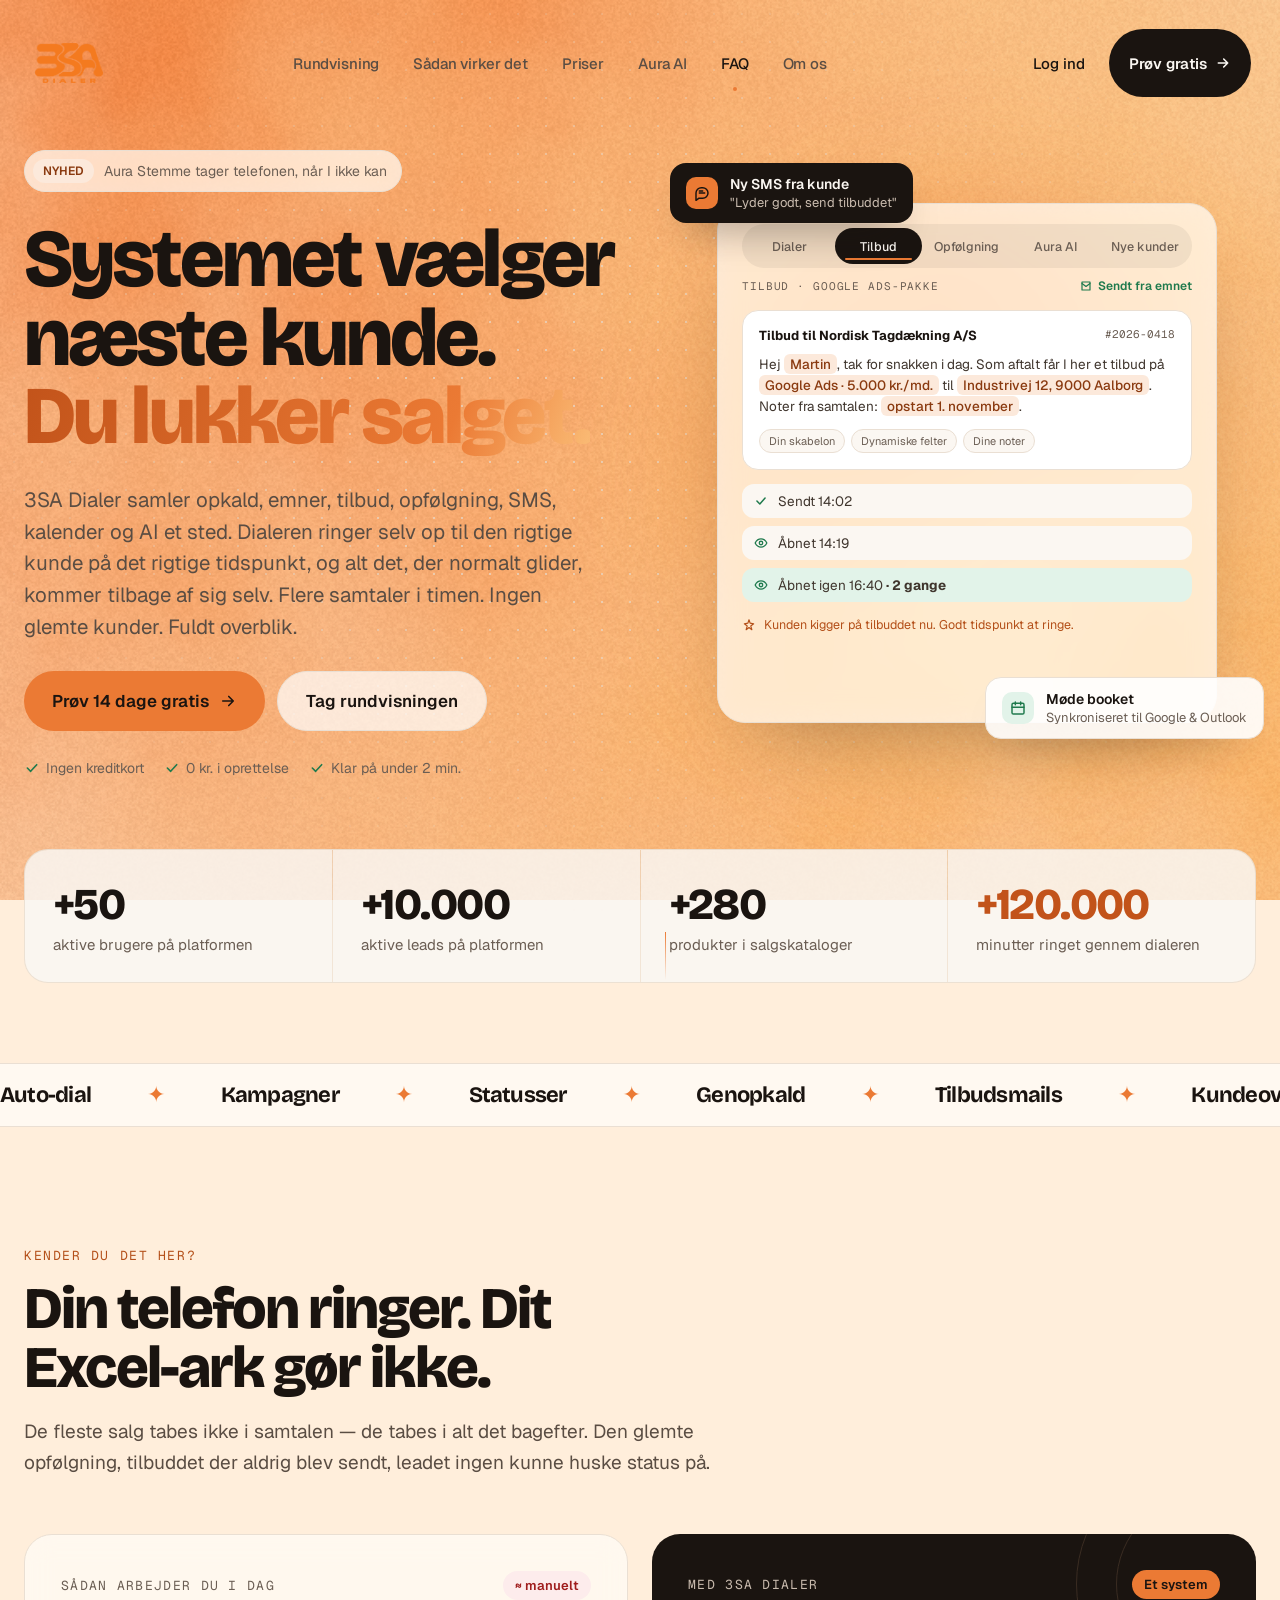
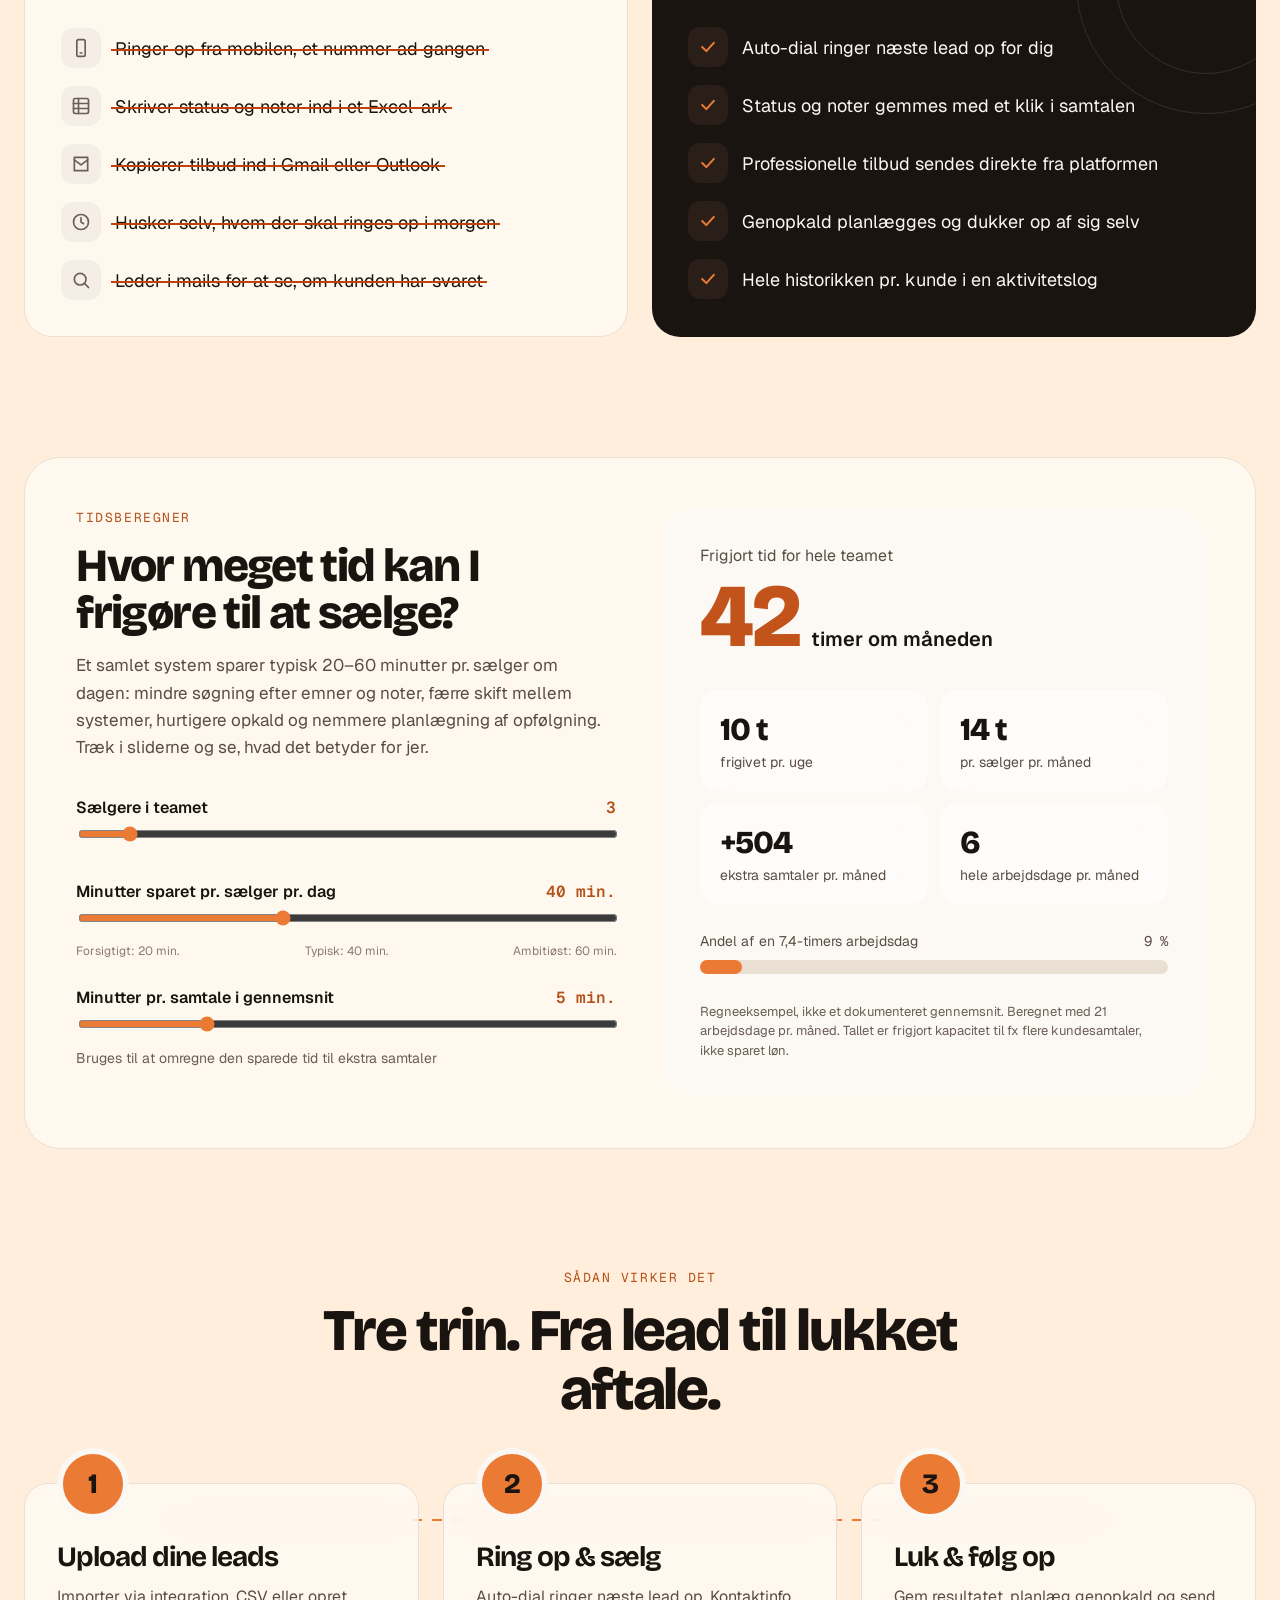
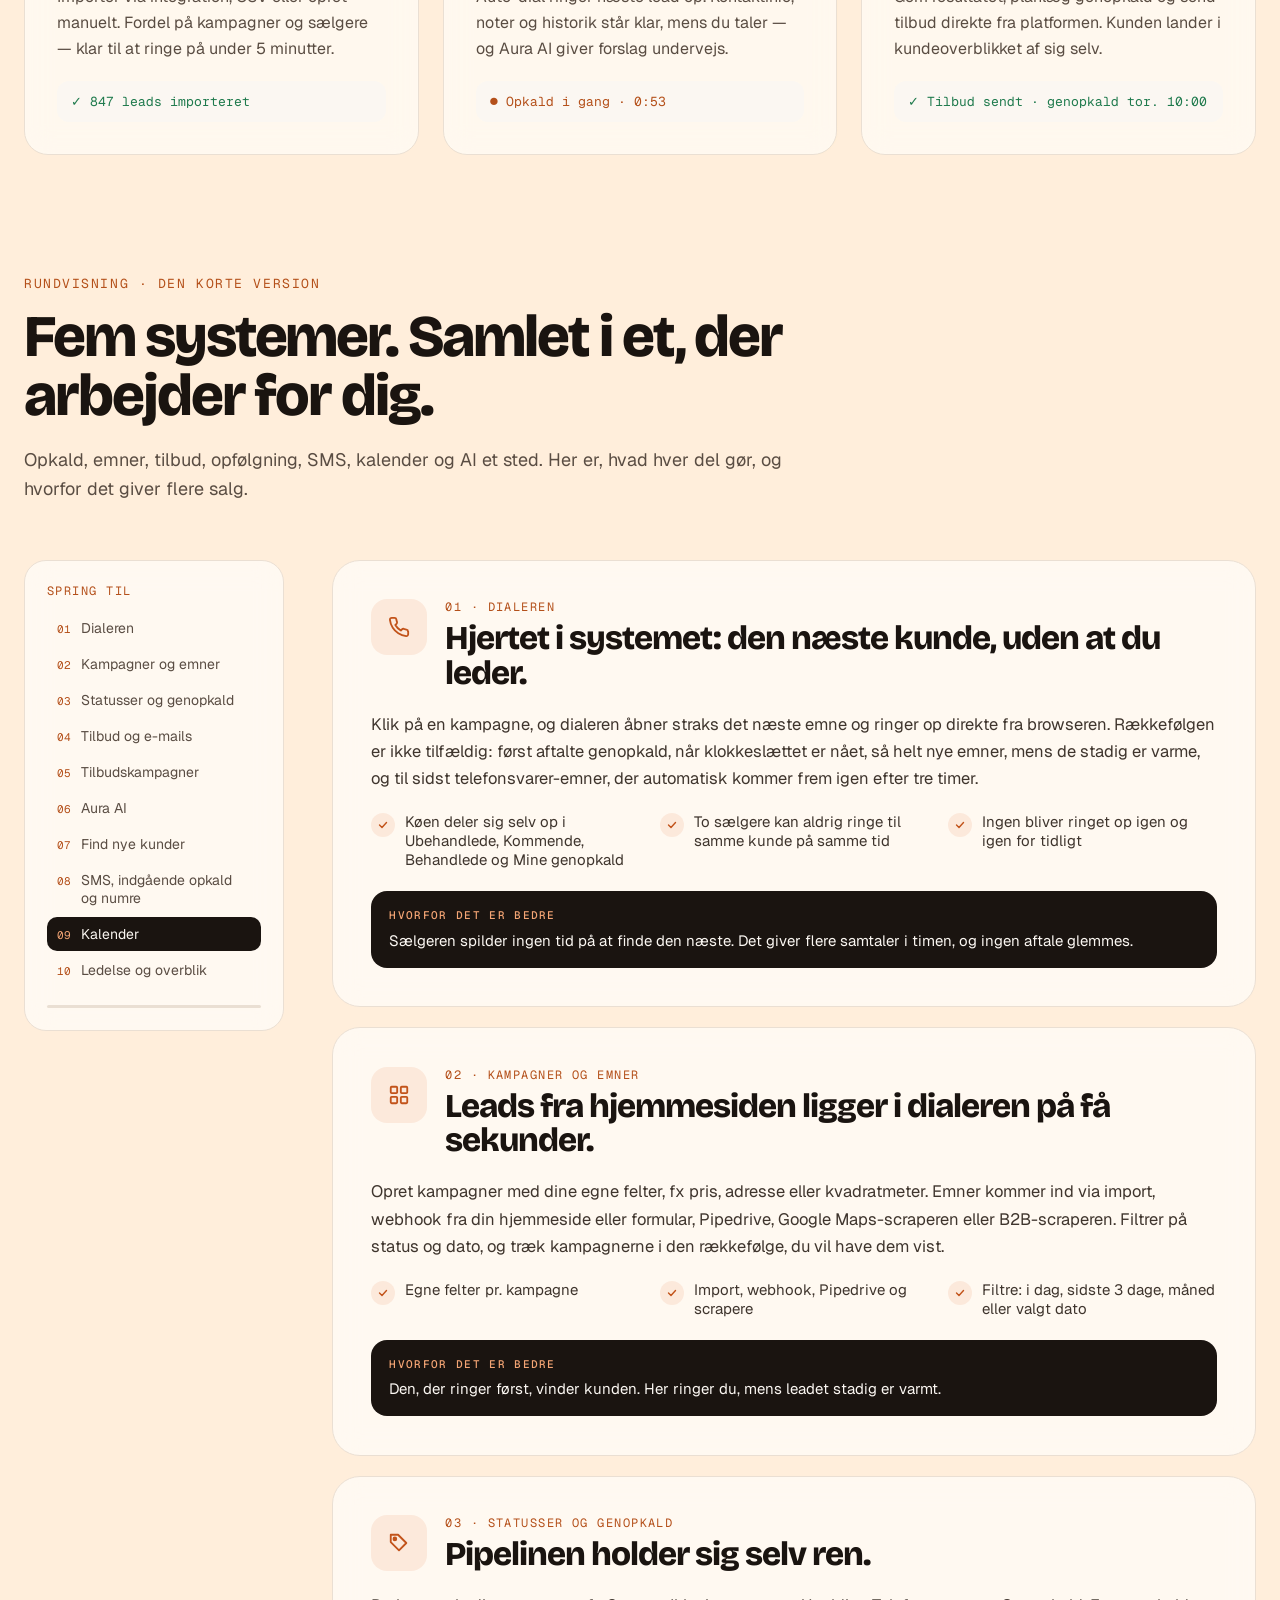
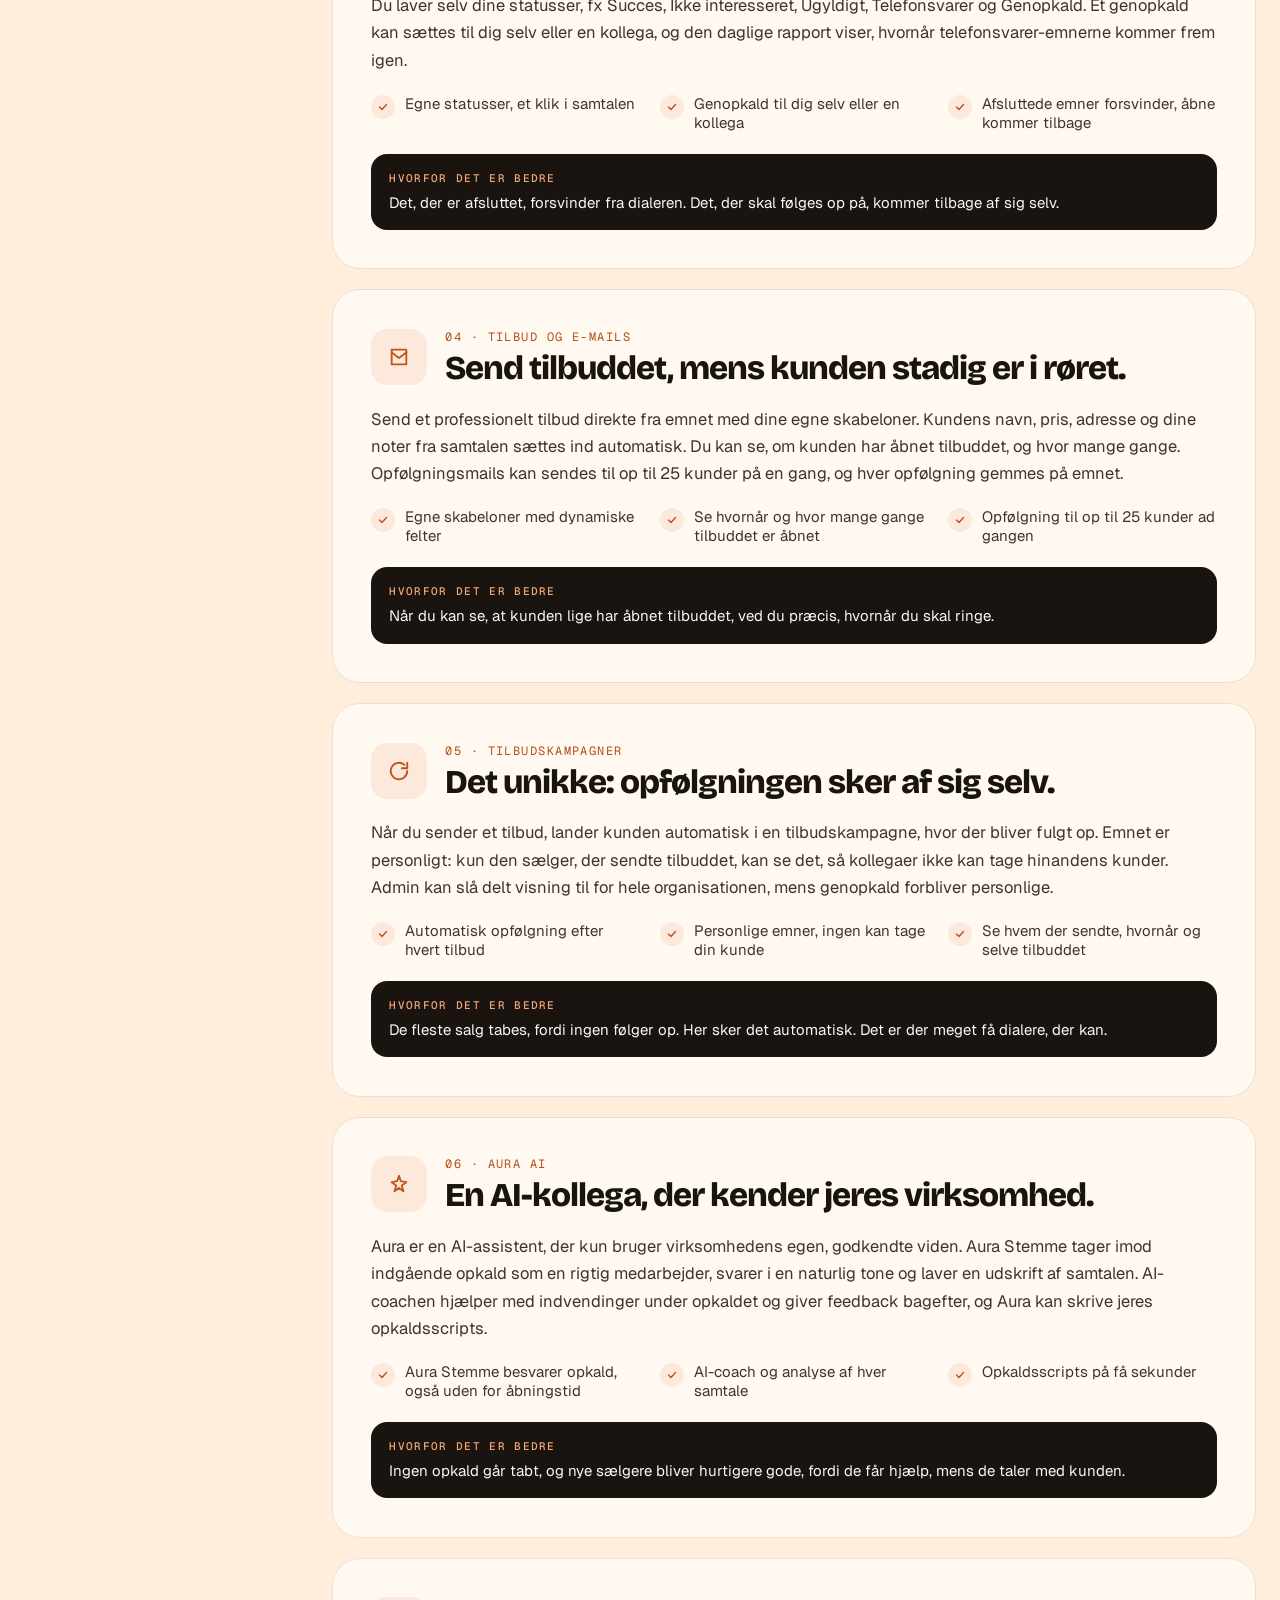
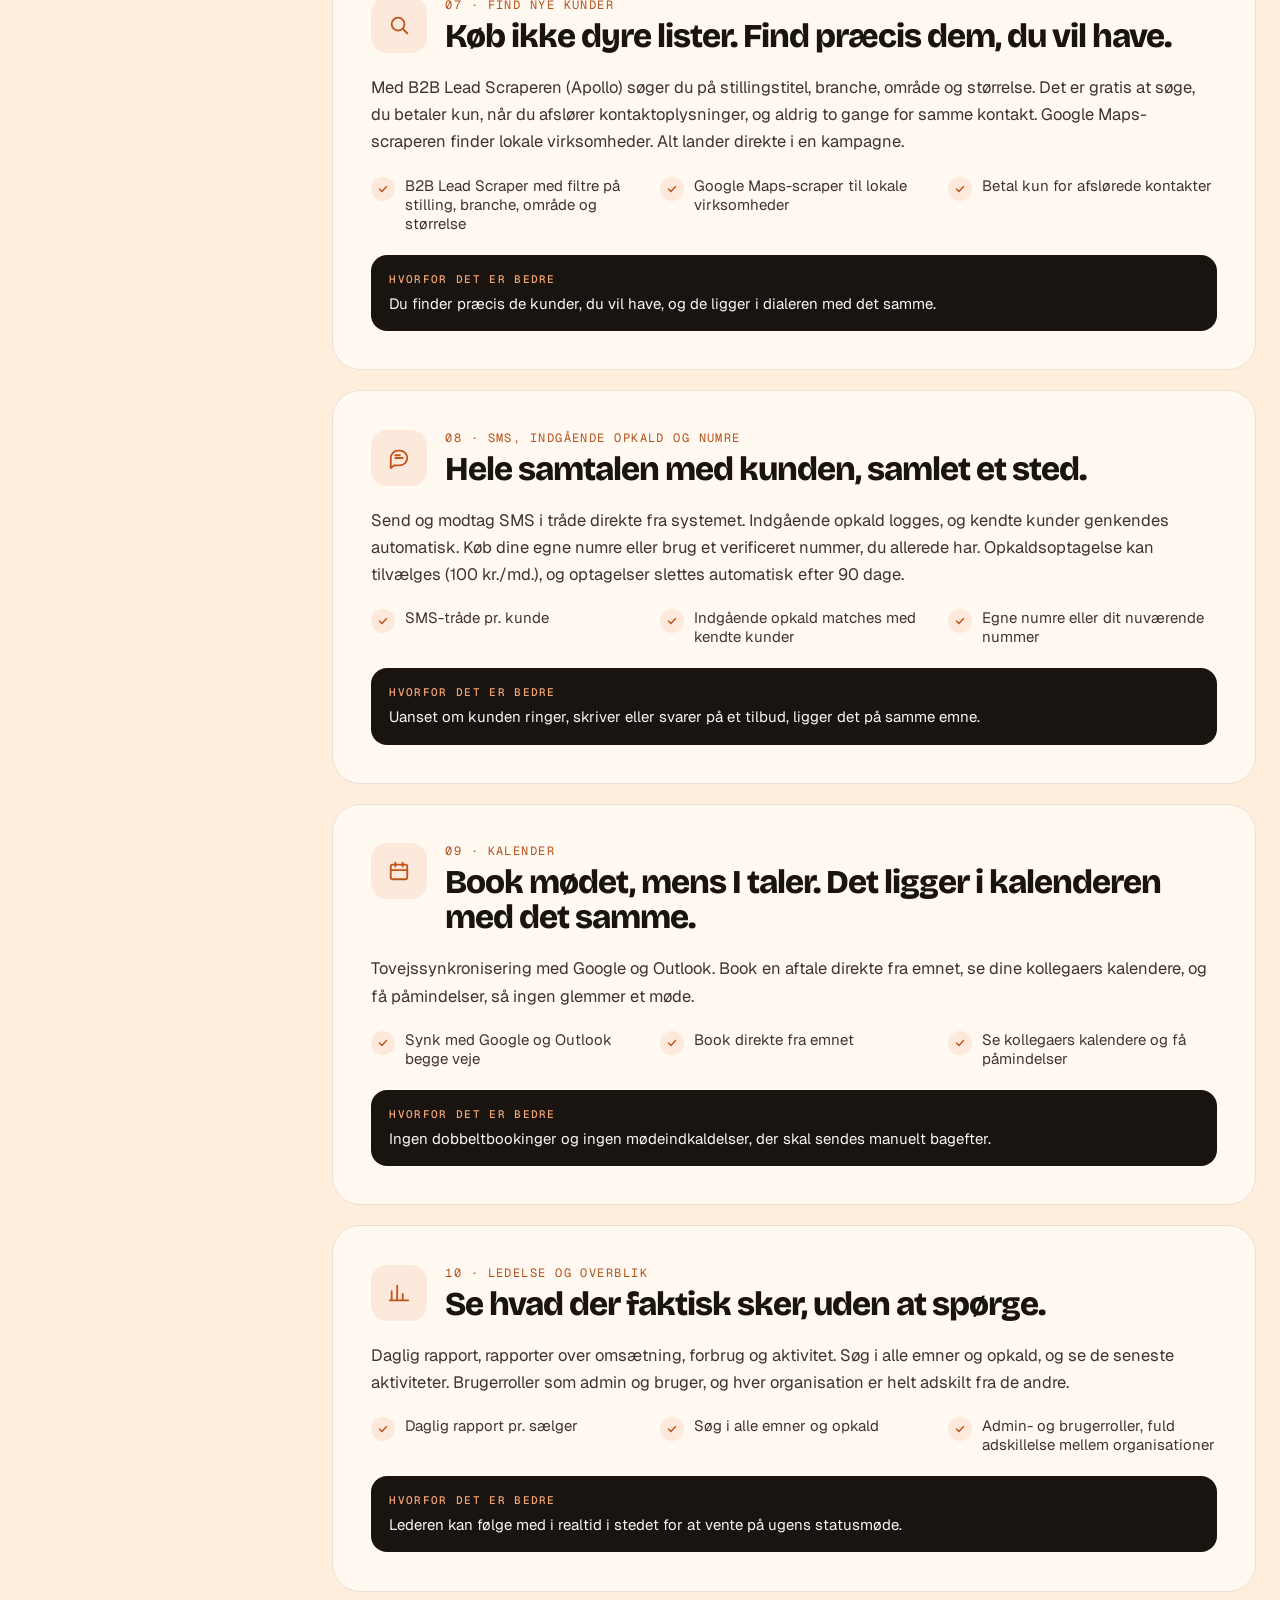
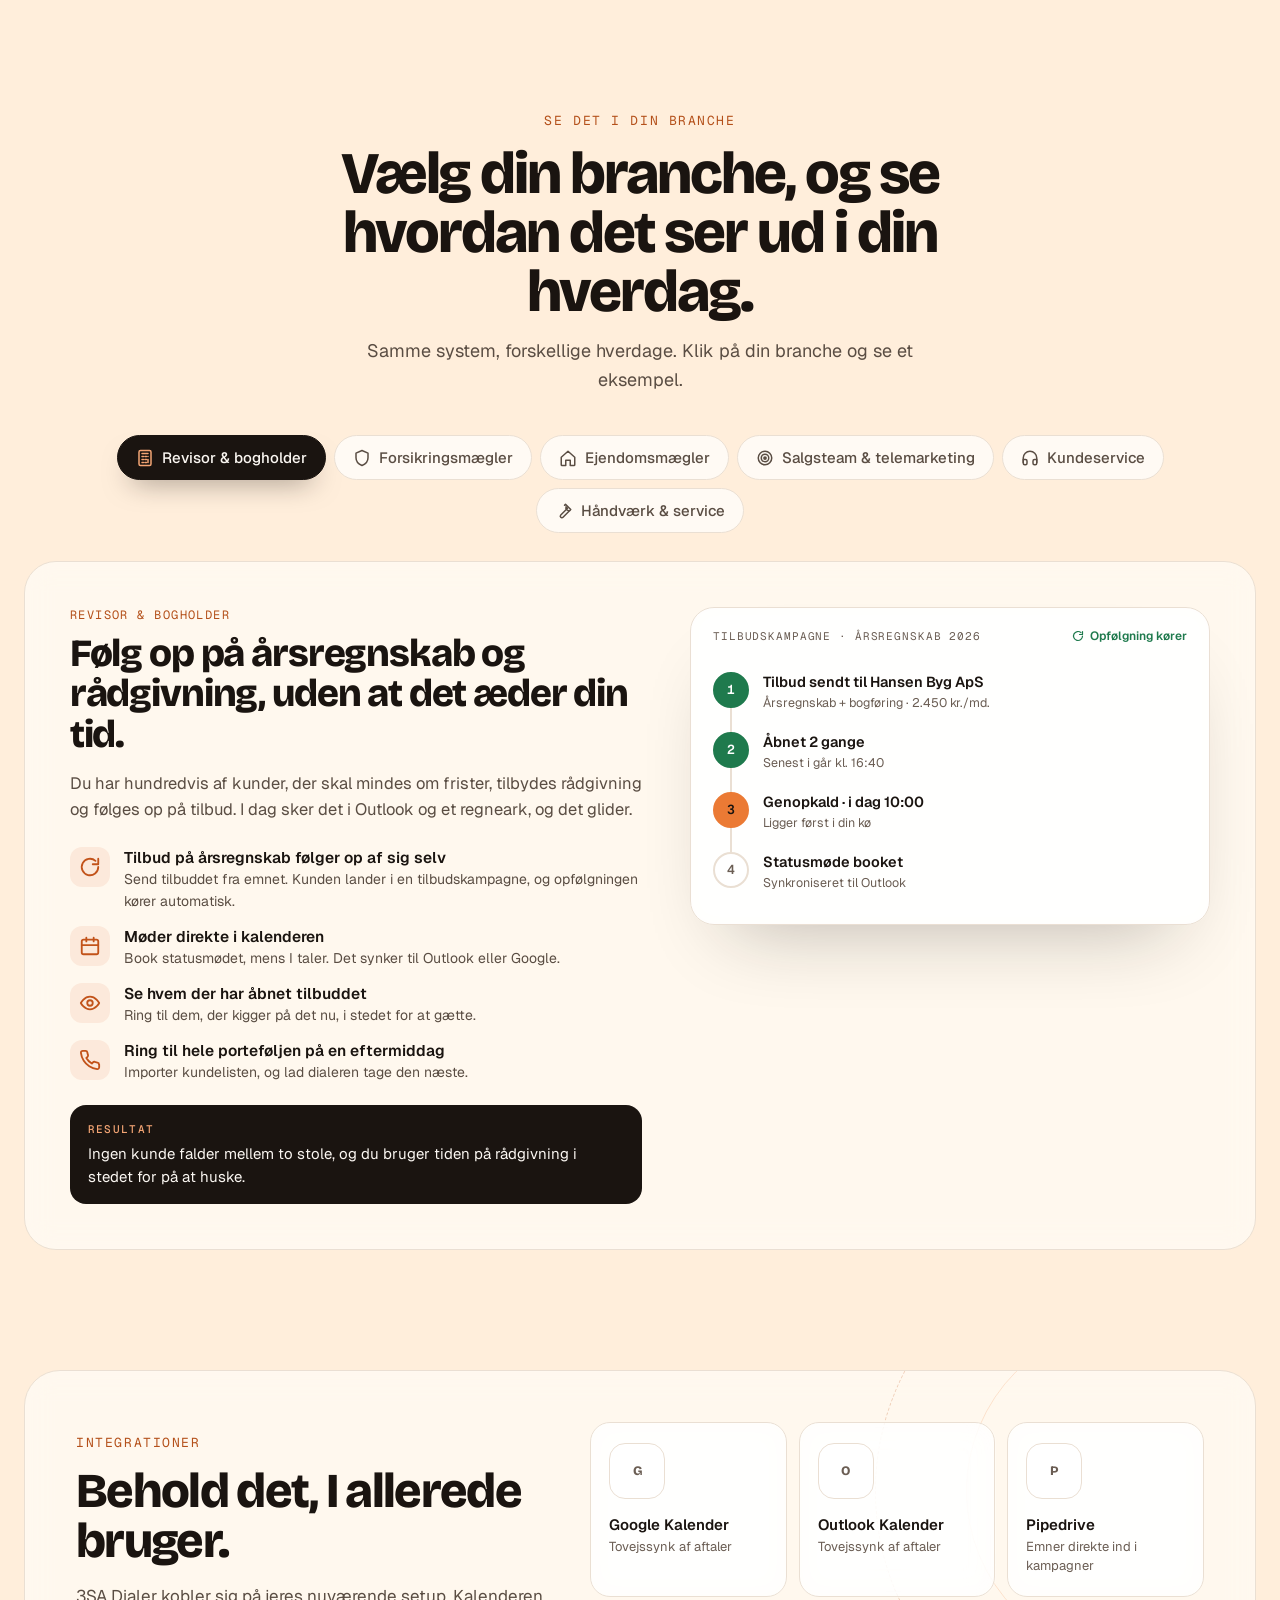
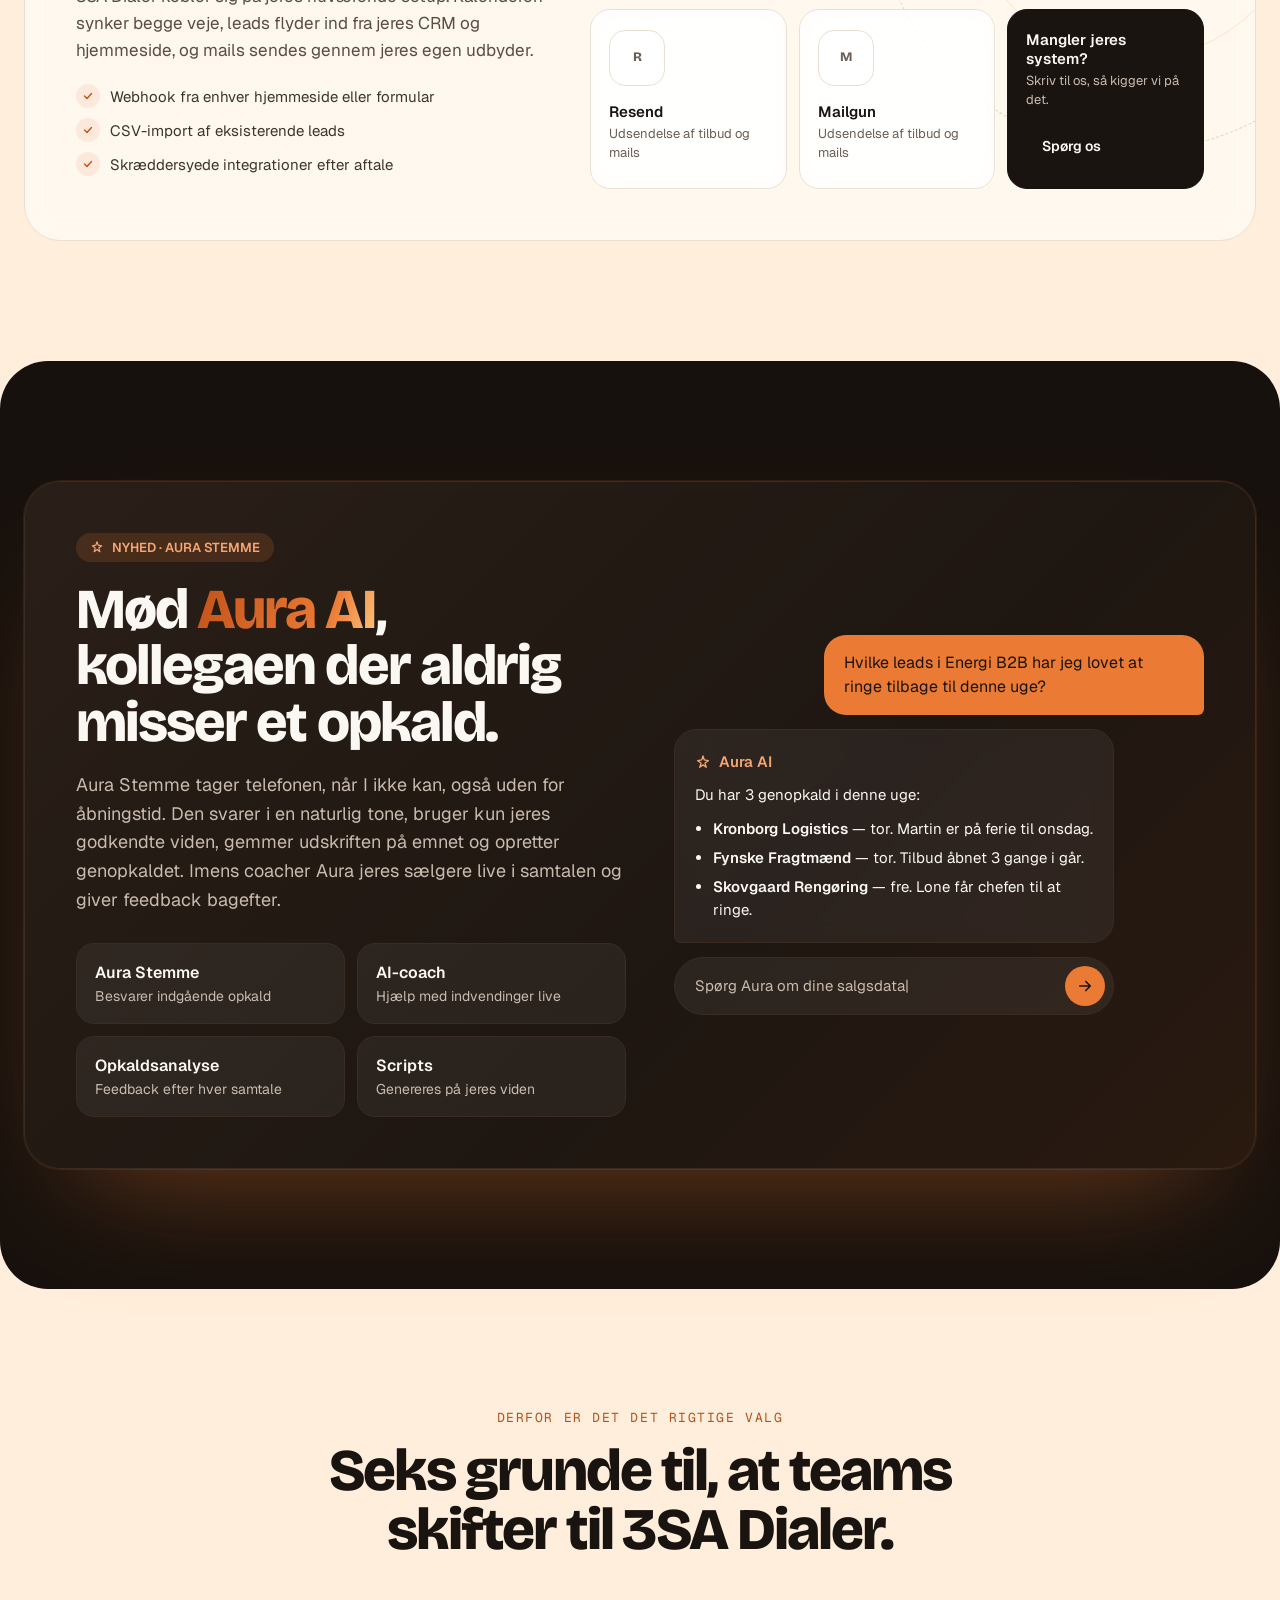
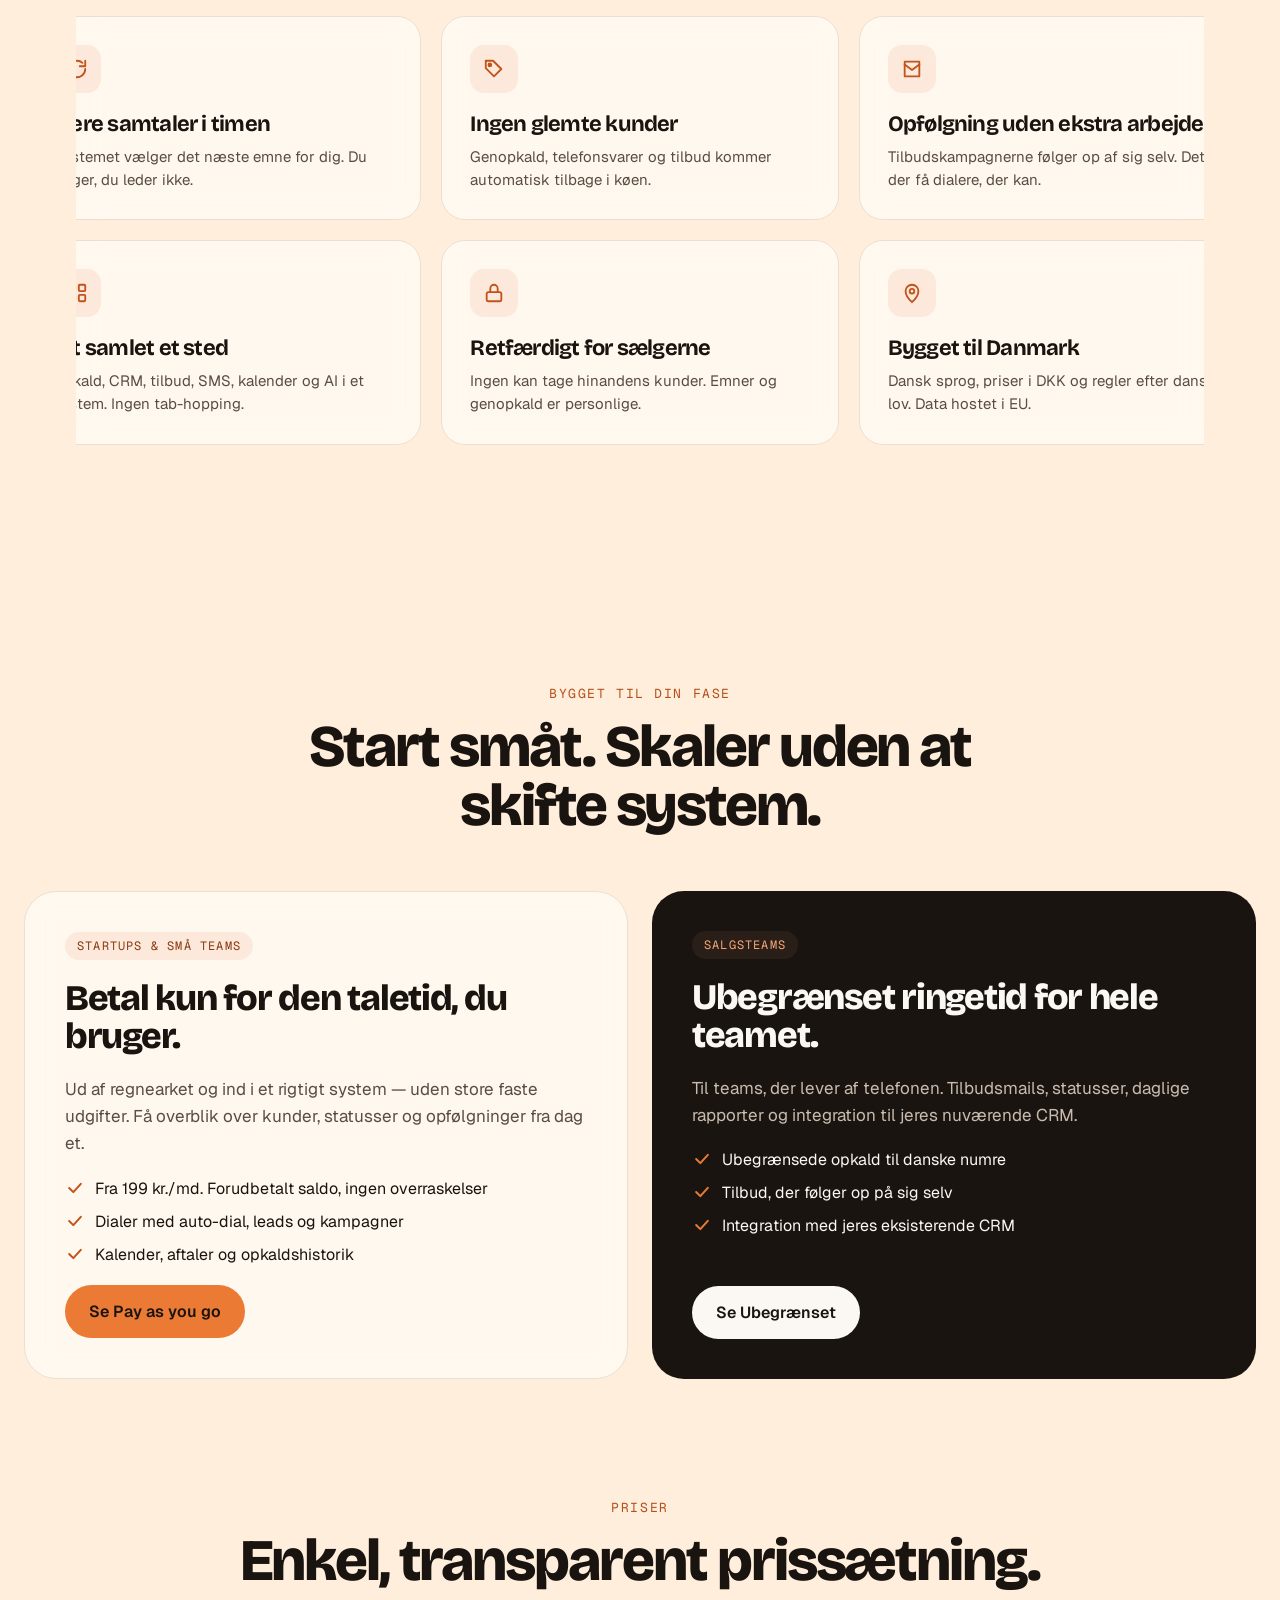
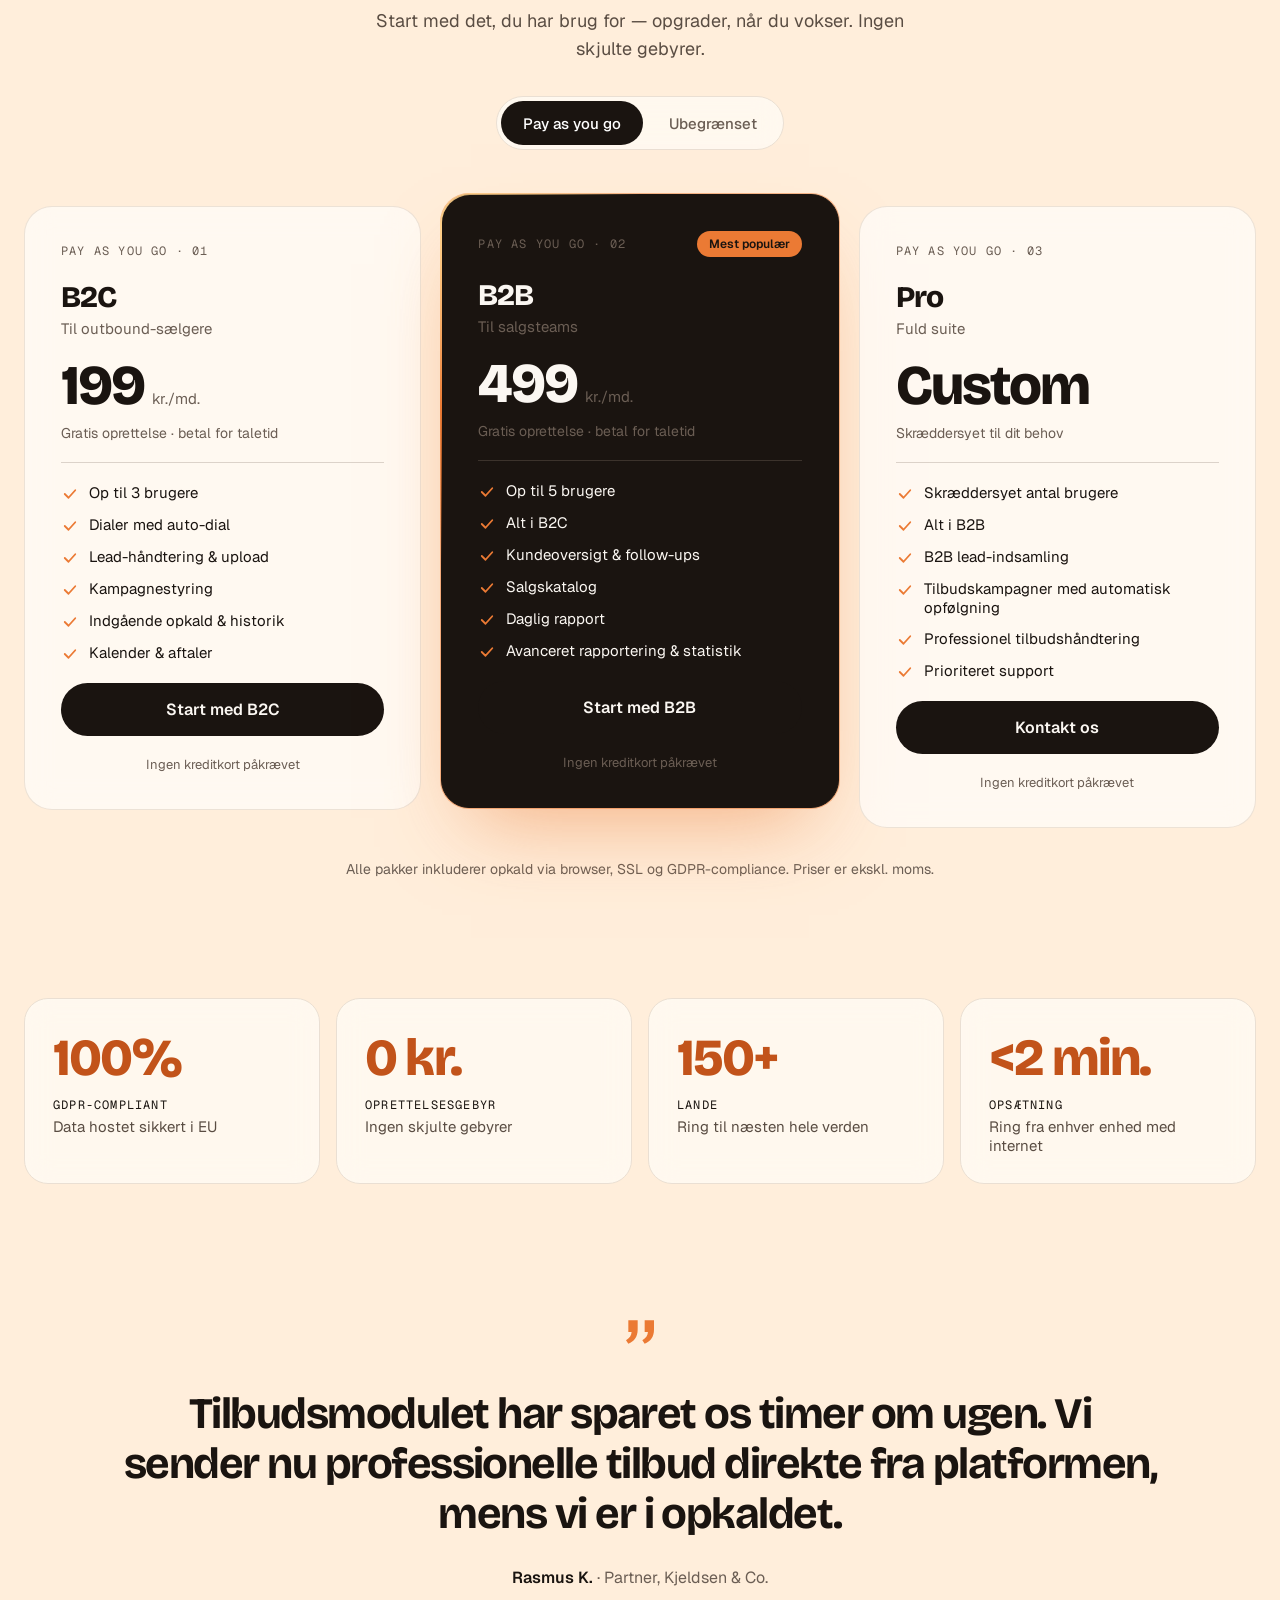
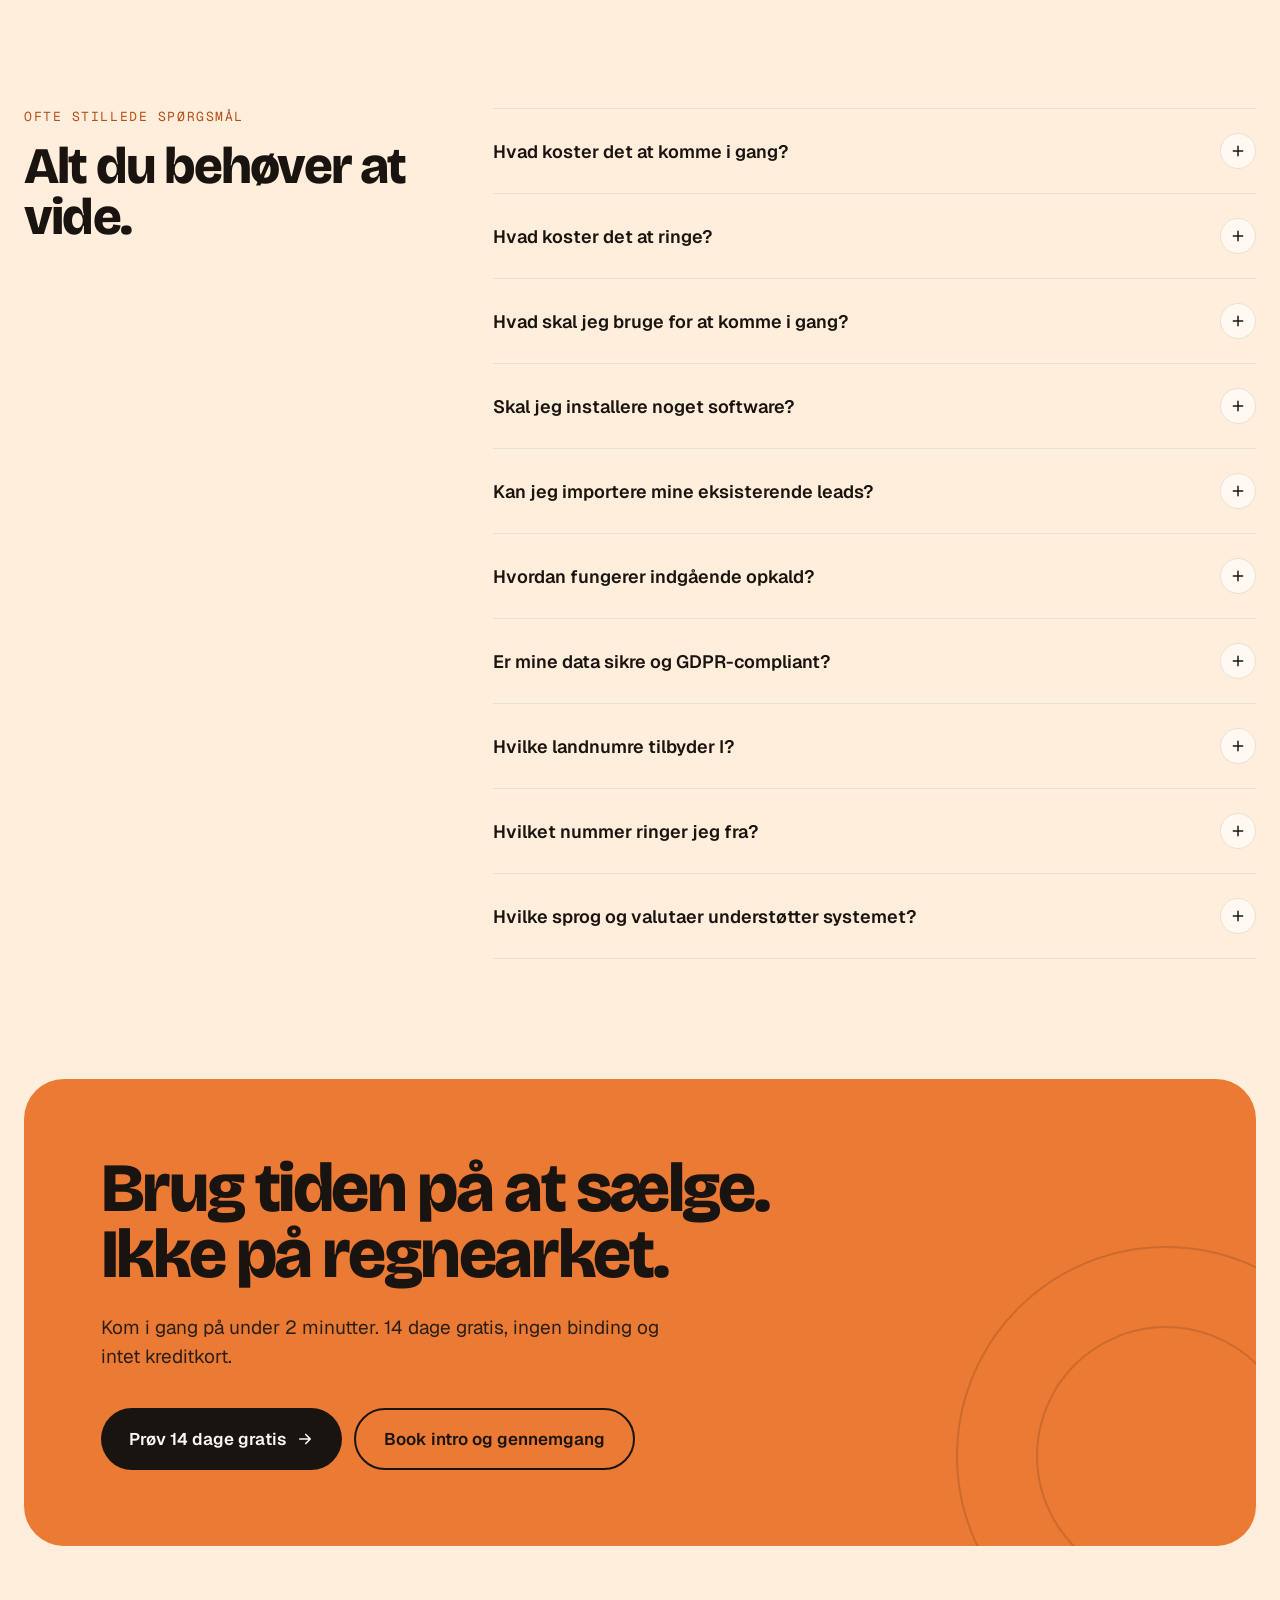
==== commit 220848c5: "Tidsberegner: kildesætning fjernet Co-Authored-By: Claude Fable 5.1 <noreply@anthropic.com> Claude-S" ====
--- a/index.html
+++ b/index.html
@@ -282,7 +282,7 @@
 <div style="display: flex; justify-content: space-between; font-size: 14px; color: #5A4D43"><span>Andel af en 7,4-timers arbejdsdag</span><span class="mono"><span id="o-pct">9</span> %</span></div>
 <div style="height: 14px; border-radius: 999px; background: #EADFD3"><div style="height: 100%; width: 9%; border-radius: 999px; background: #EB7A34; transition: width .5s" id="o-bar"></div></div>
 </div>
-<p style="margin: 0; font-size: 13px; line-height: 1.5; color: #6B5E54">Regneeksempel, ikke et dokumenteret gennemsnit. Beregnet med 21 arbejdsdage pr. måned. Tallet er frigjort kapacitet til fx flere kundesamtaler, ikke sparet løn. Undersøgelser fra McKinsey (2020) og Nucleus Research (2012) viser 10–15 % højere salgsproduktivitet med salgsautomatisering og CRM.</p>
+<p style="margin: 0; font-size: 13px; line-height: 1.5; color: #6B5E54">Regneeksempel, ikke et dokumenteret gennemsnit. Beregnet med 21 arbejdsdage pr. måned. Tallet er frigjort kapacitet til fx flere kundesamtaler, ikke sparet løn.</p>
 </div>
 </div>
 </section>
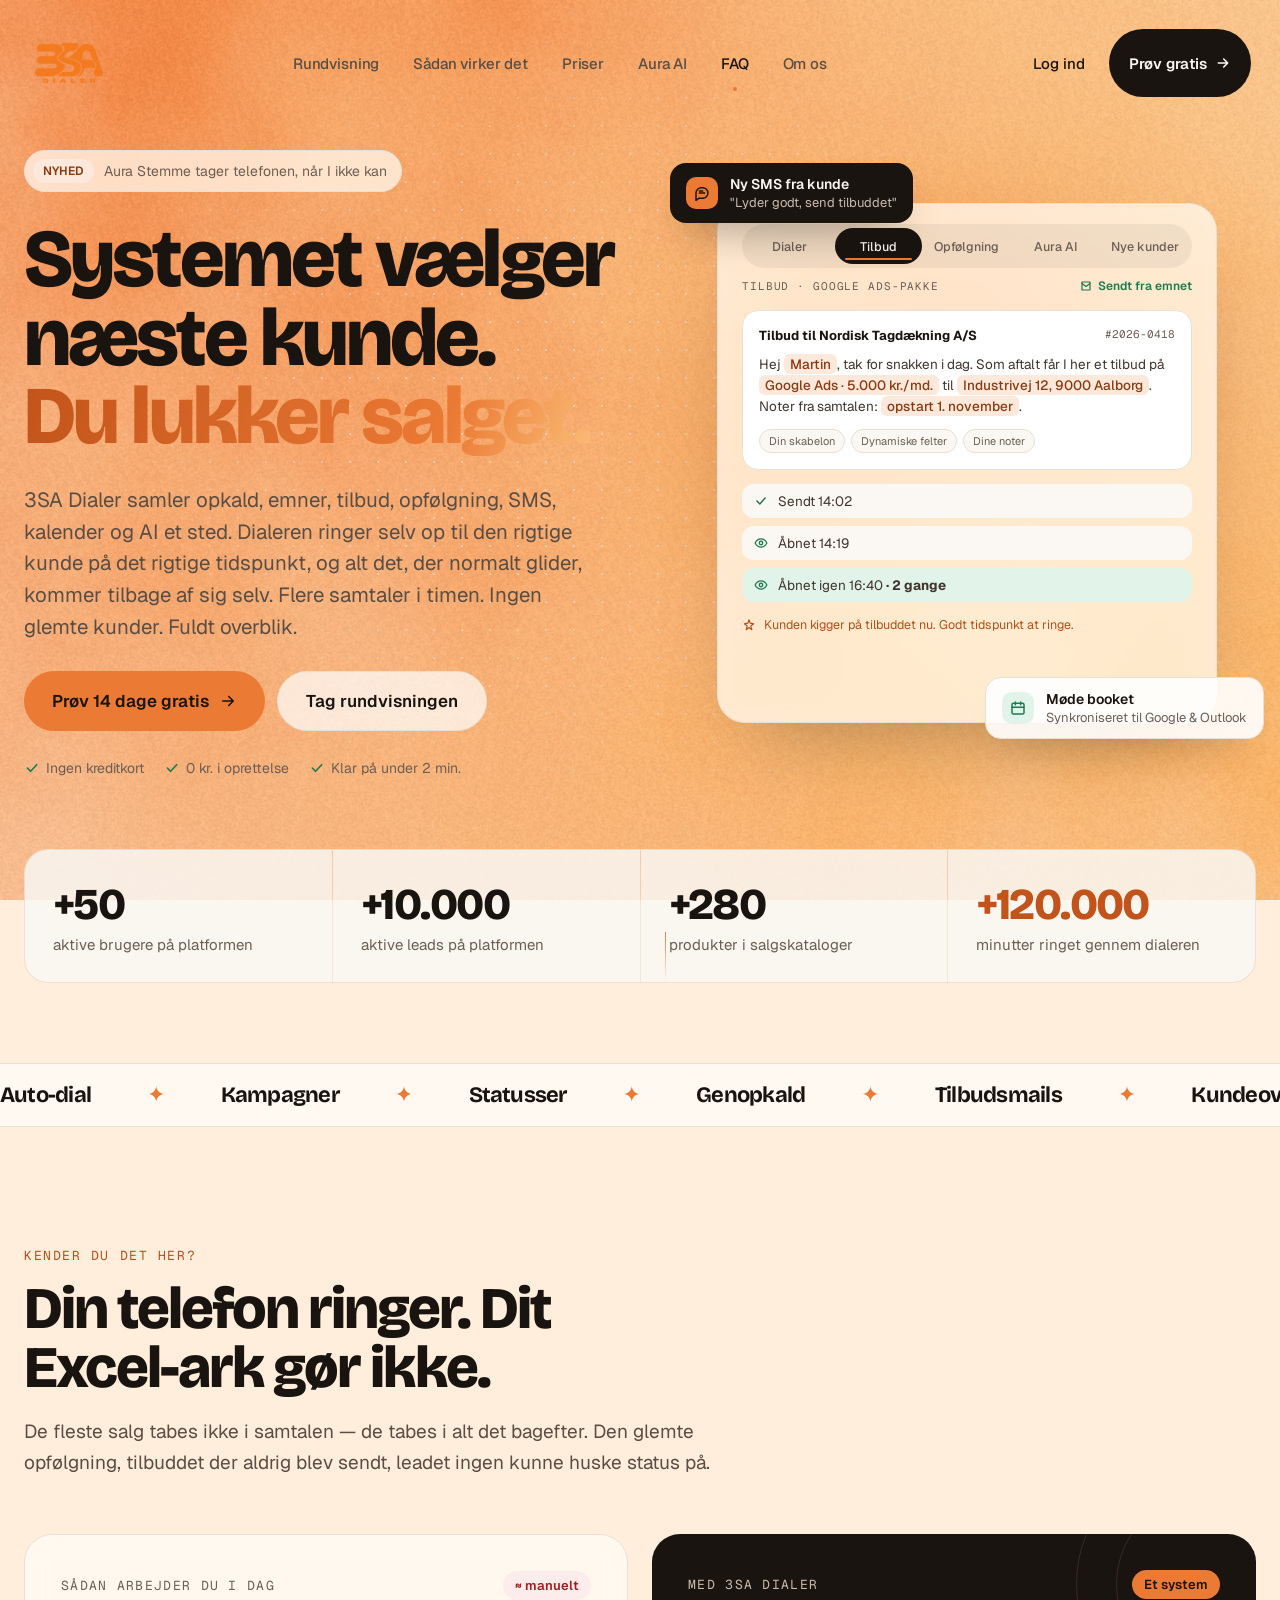
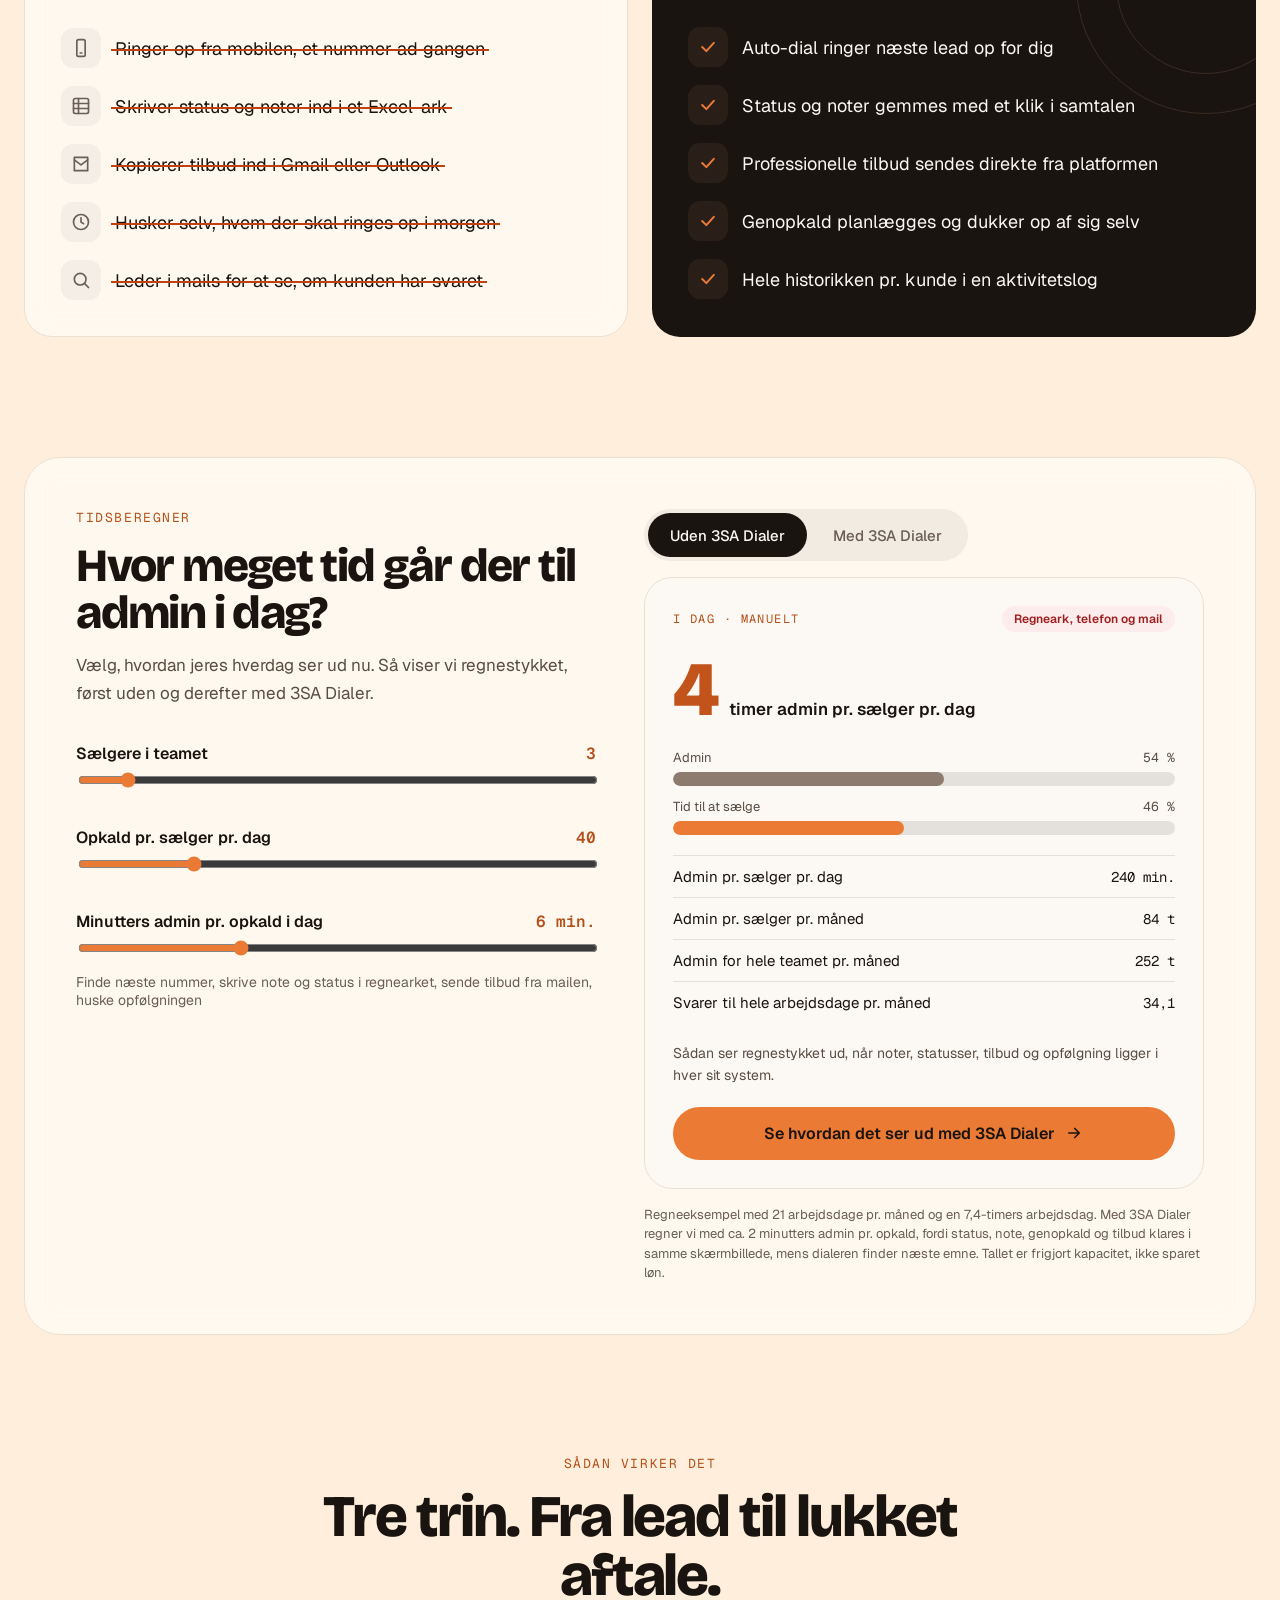
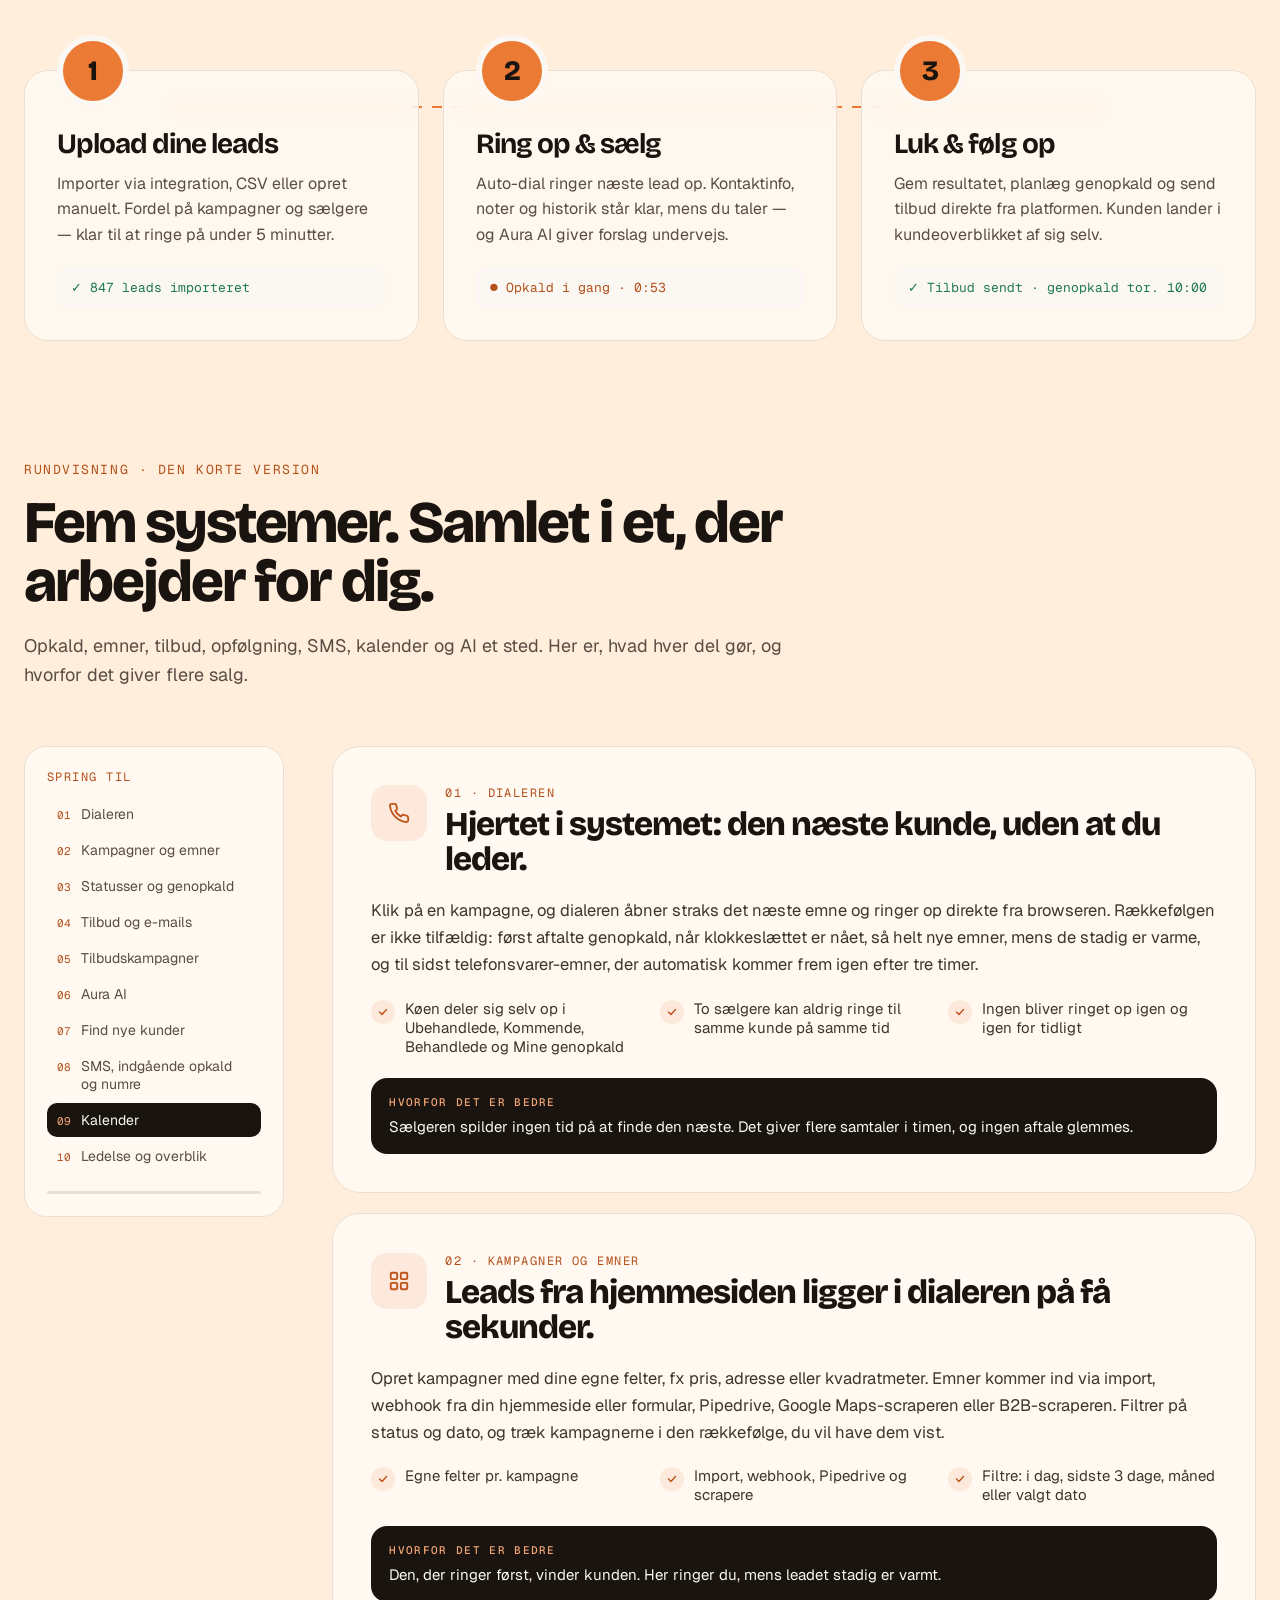
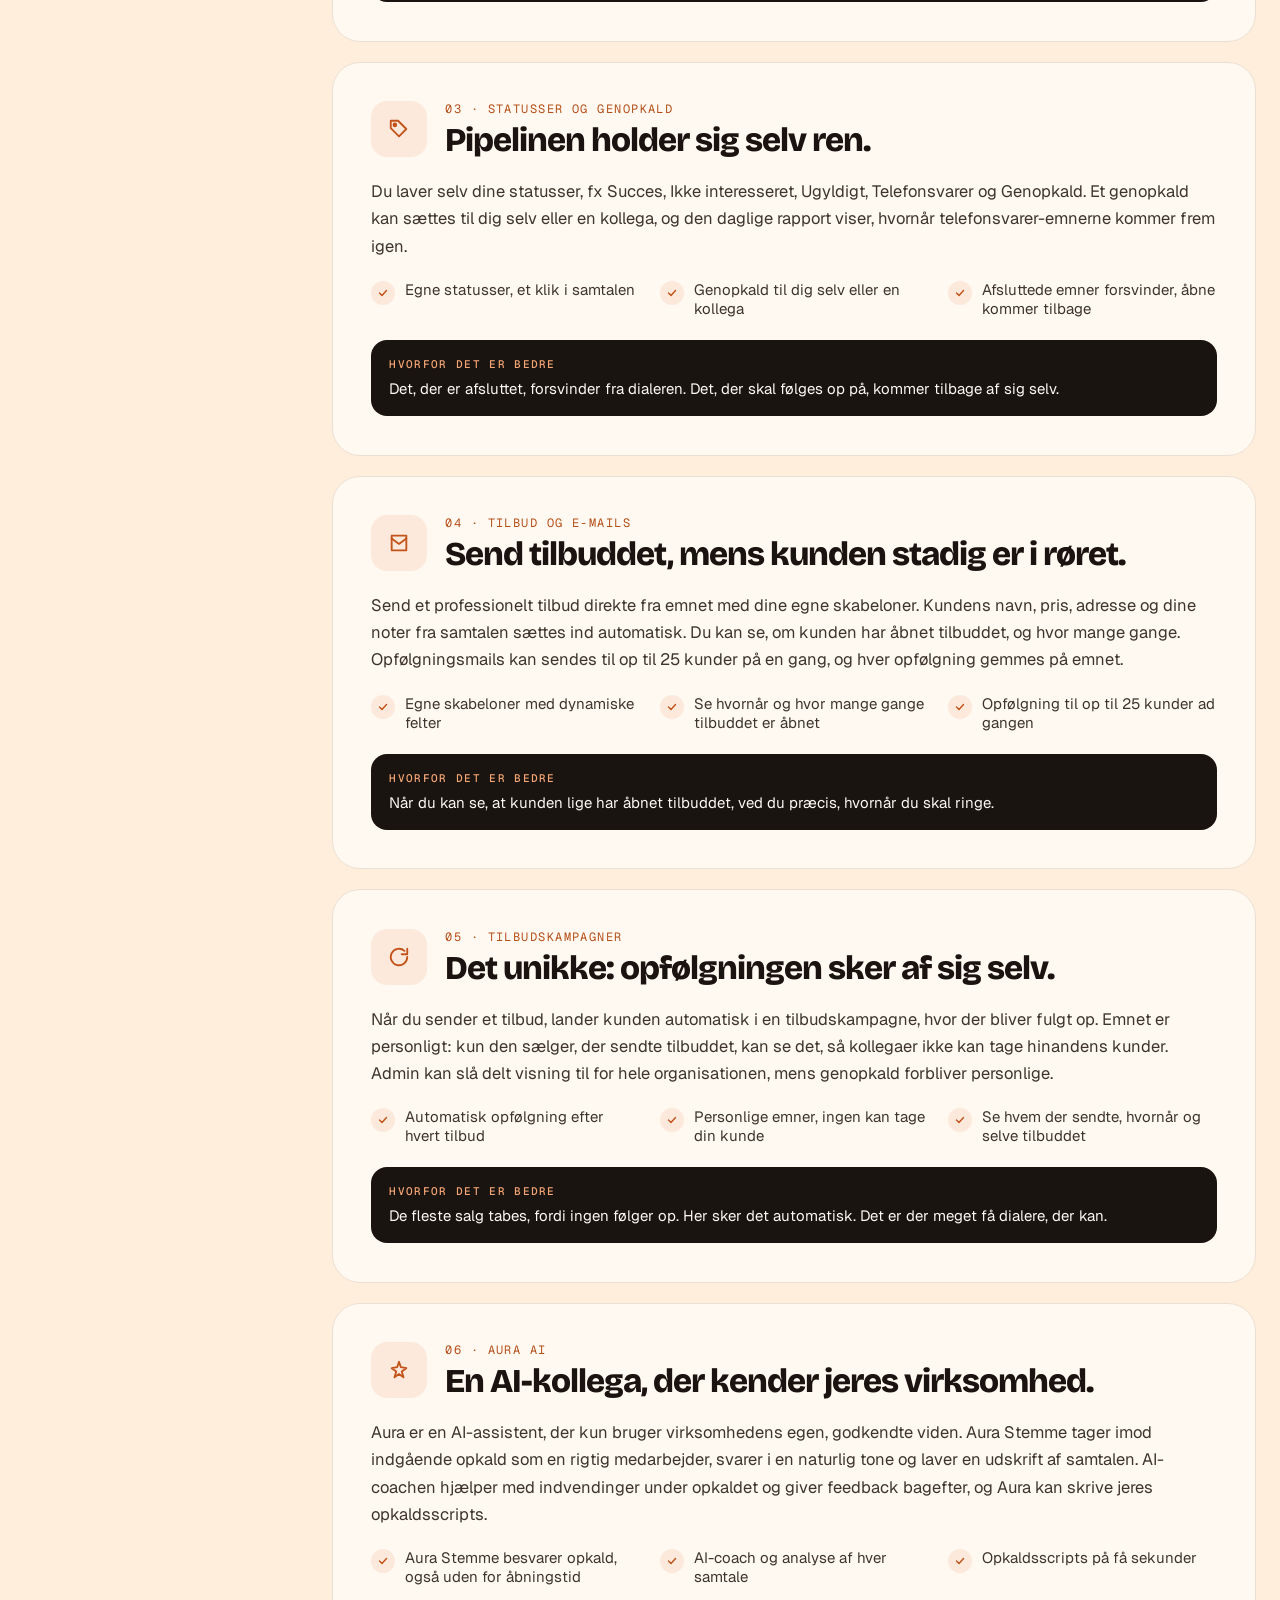
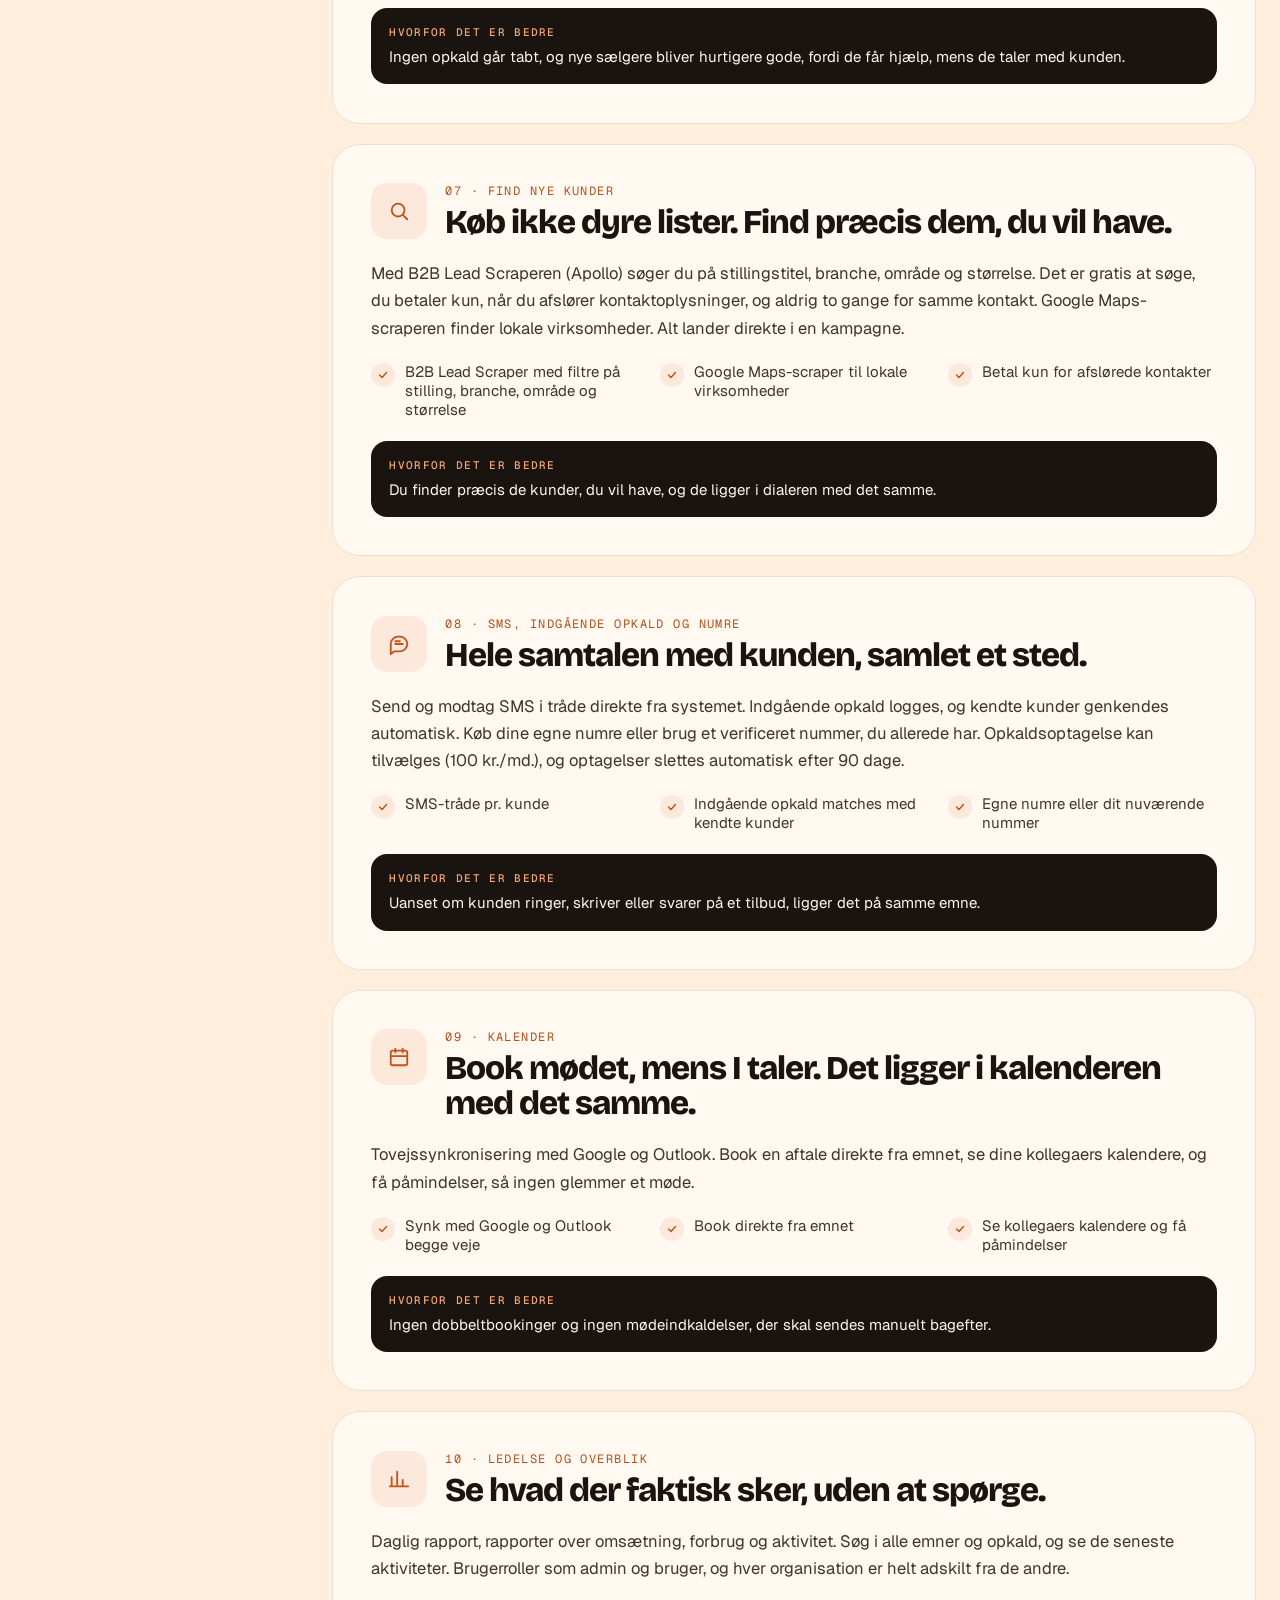
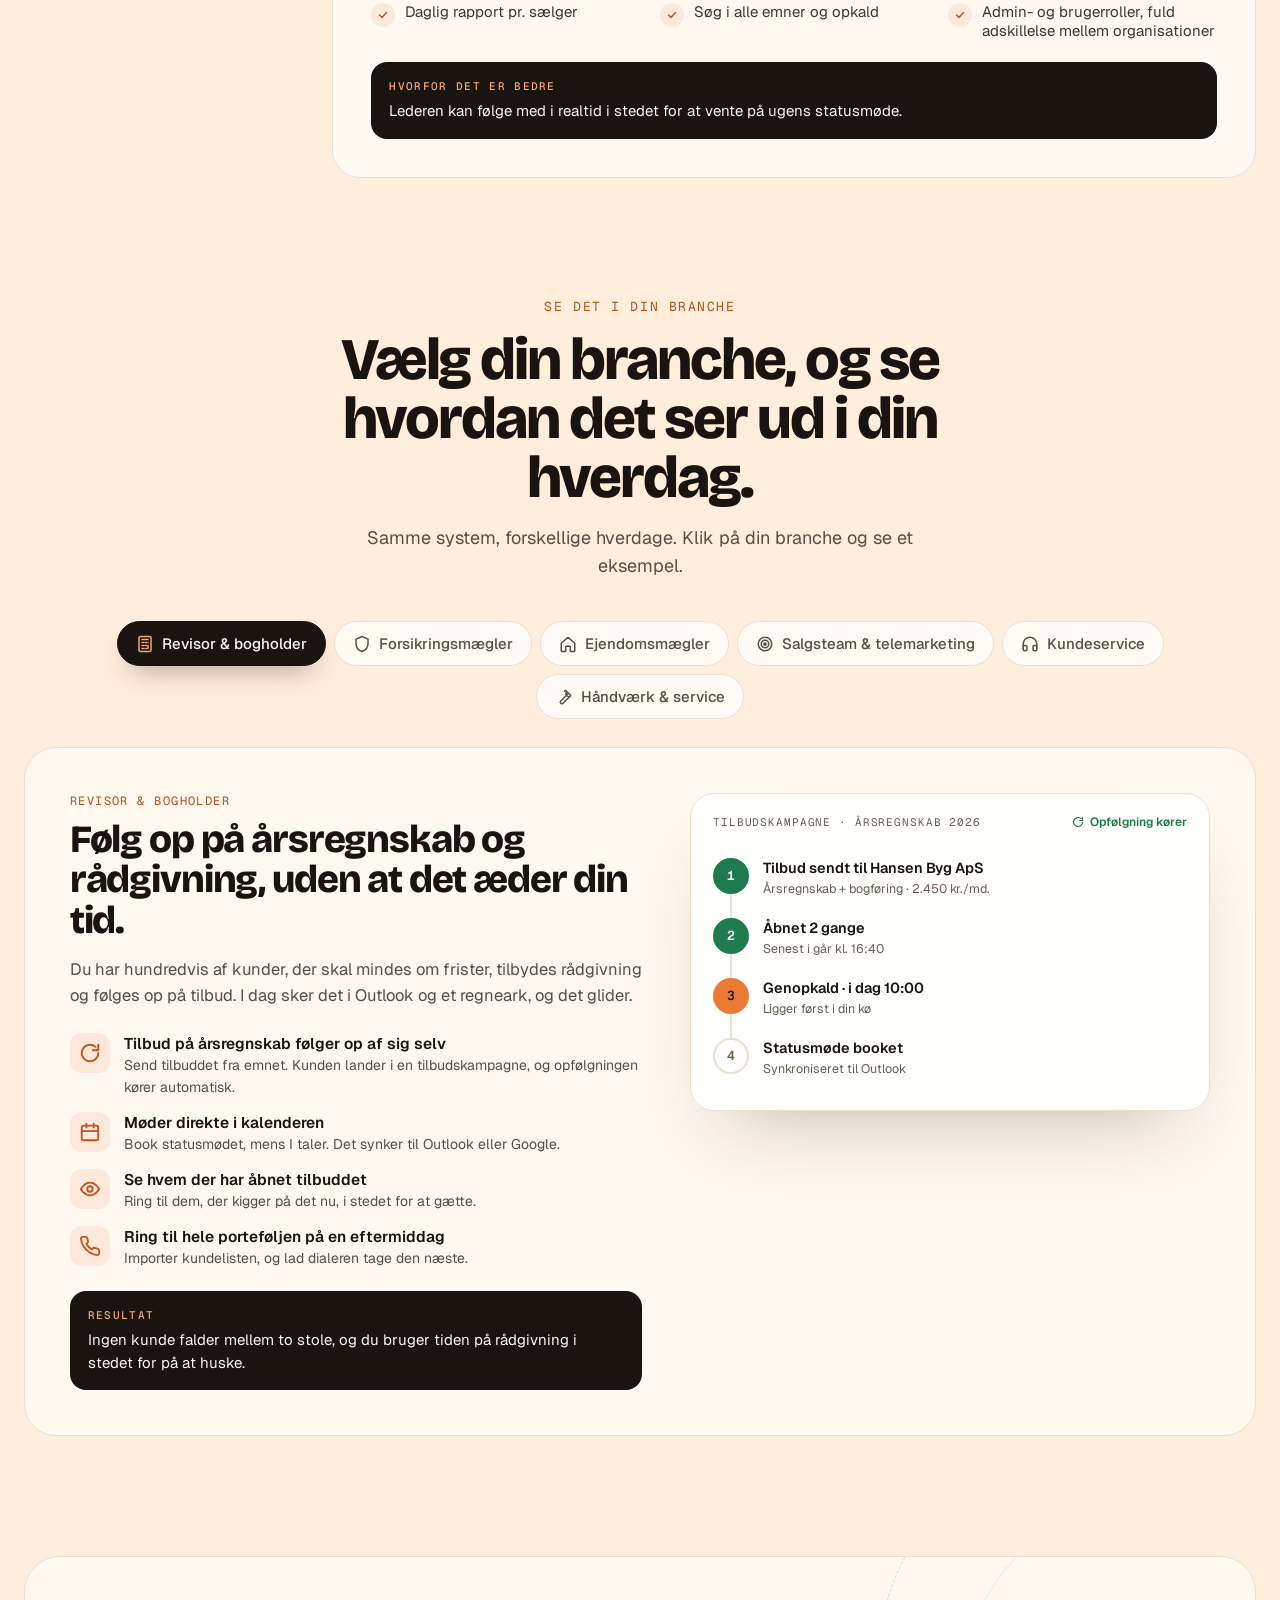
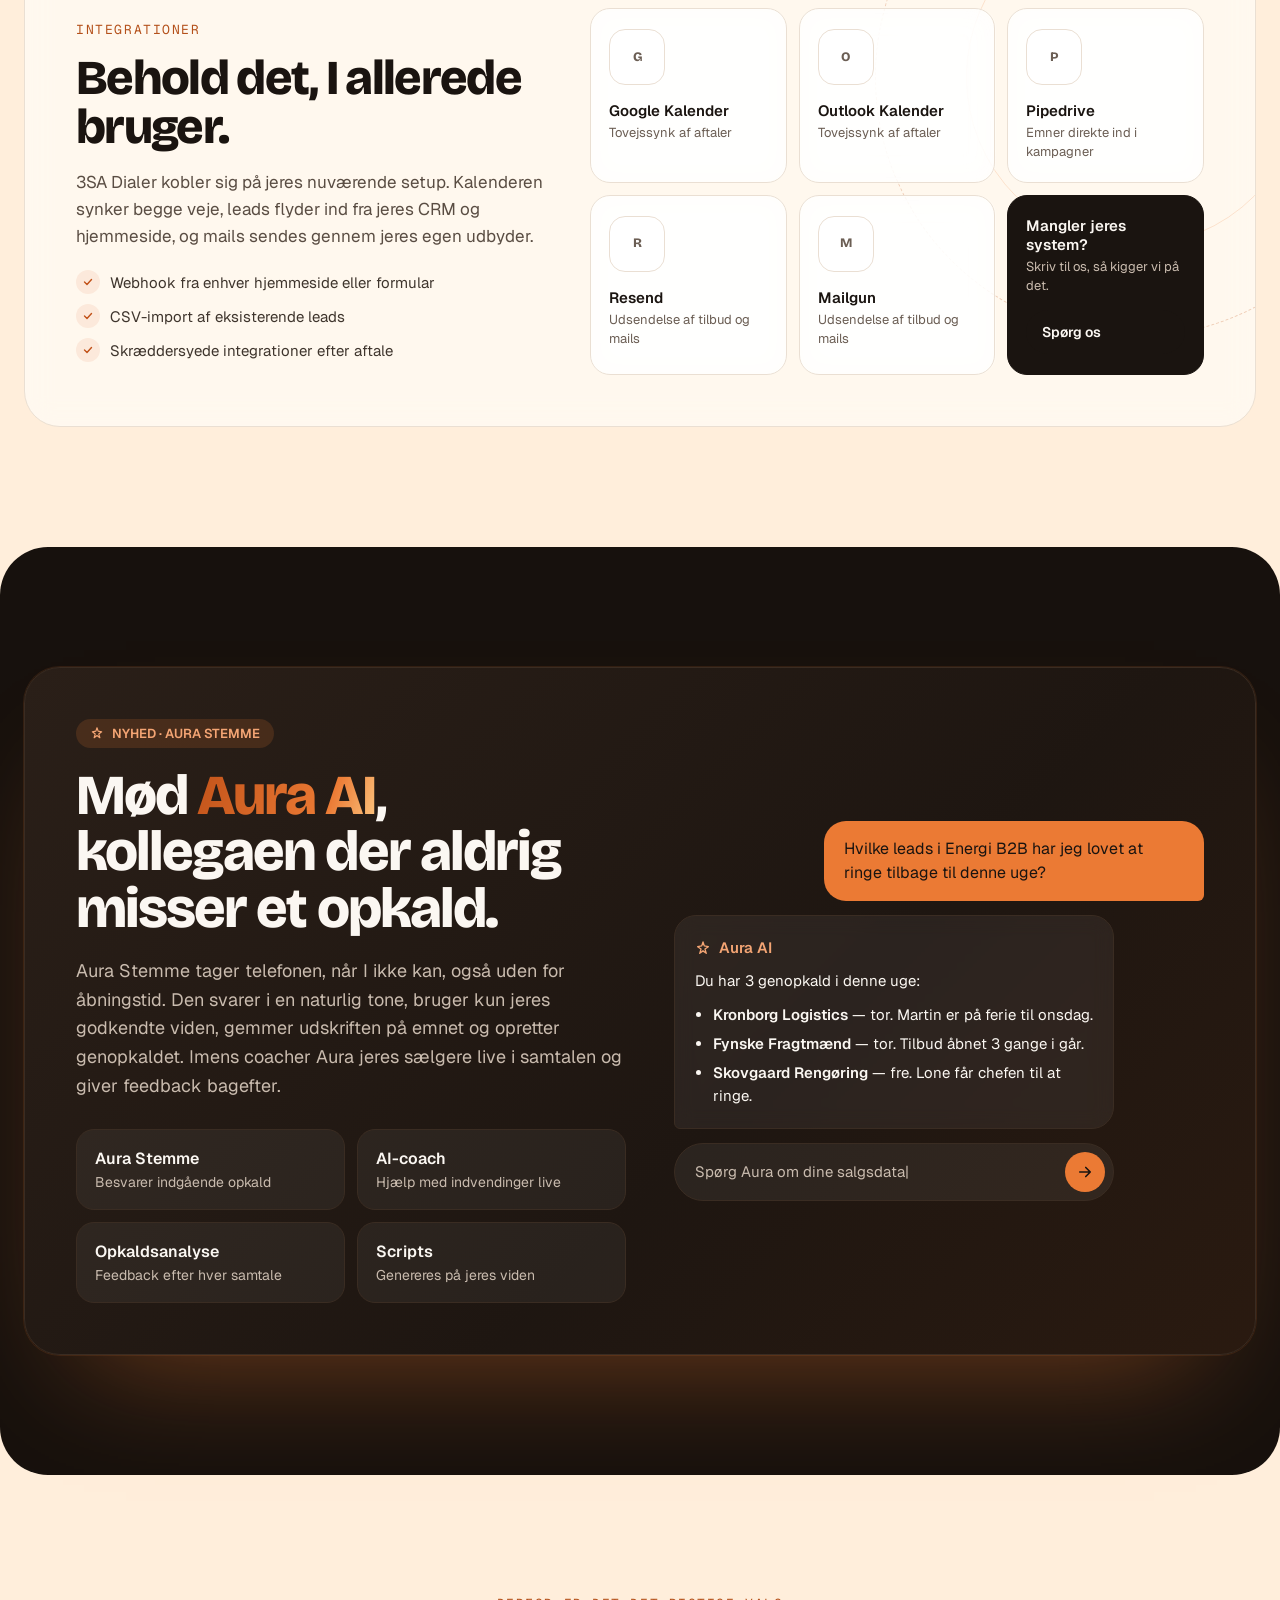
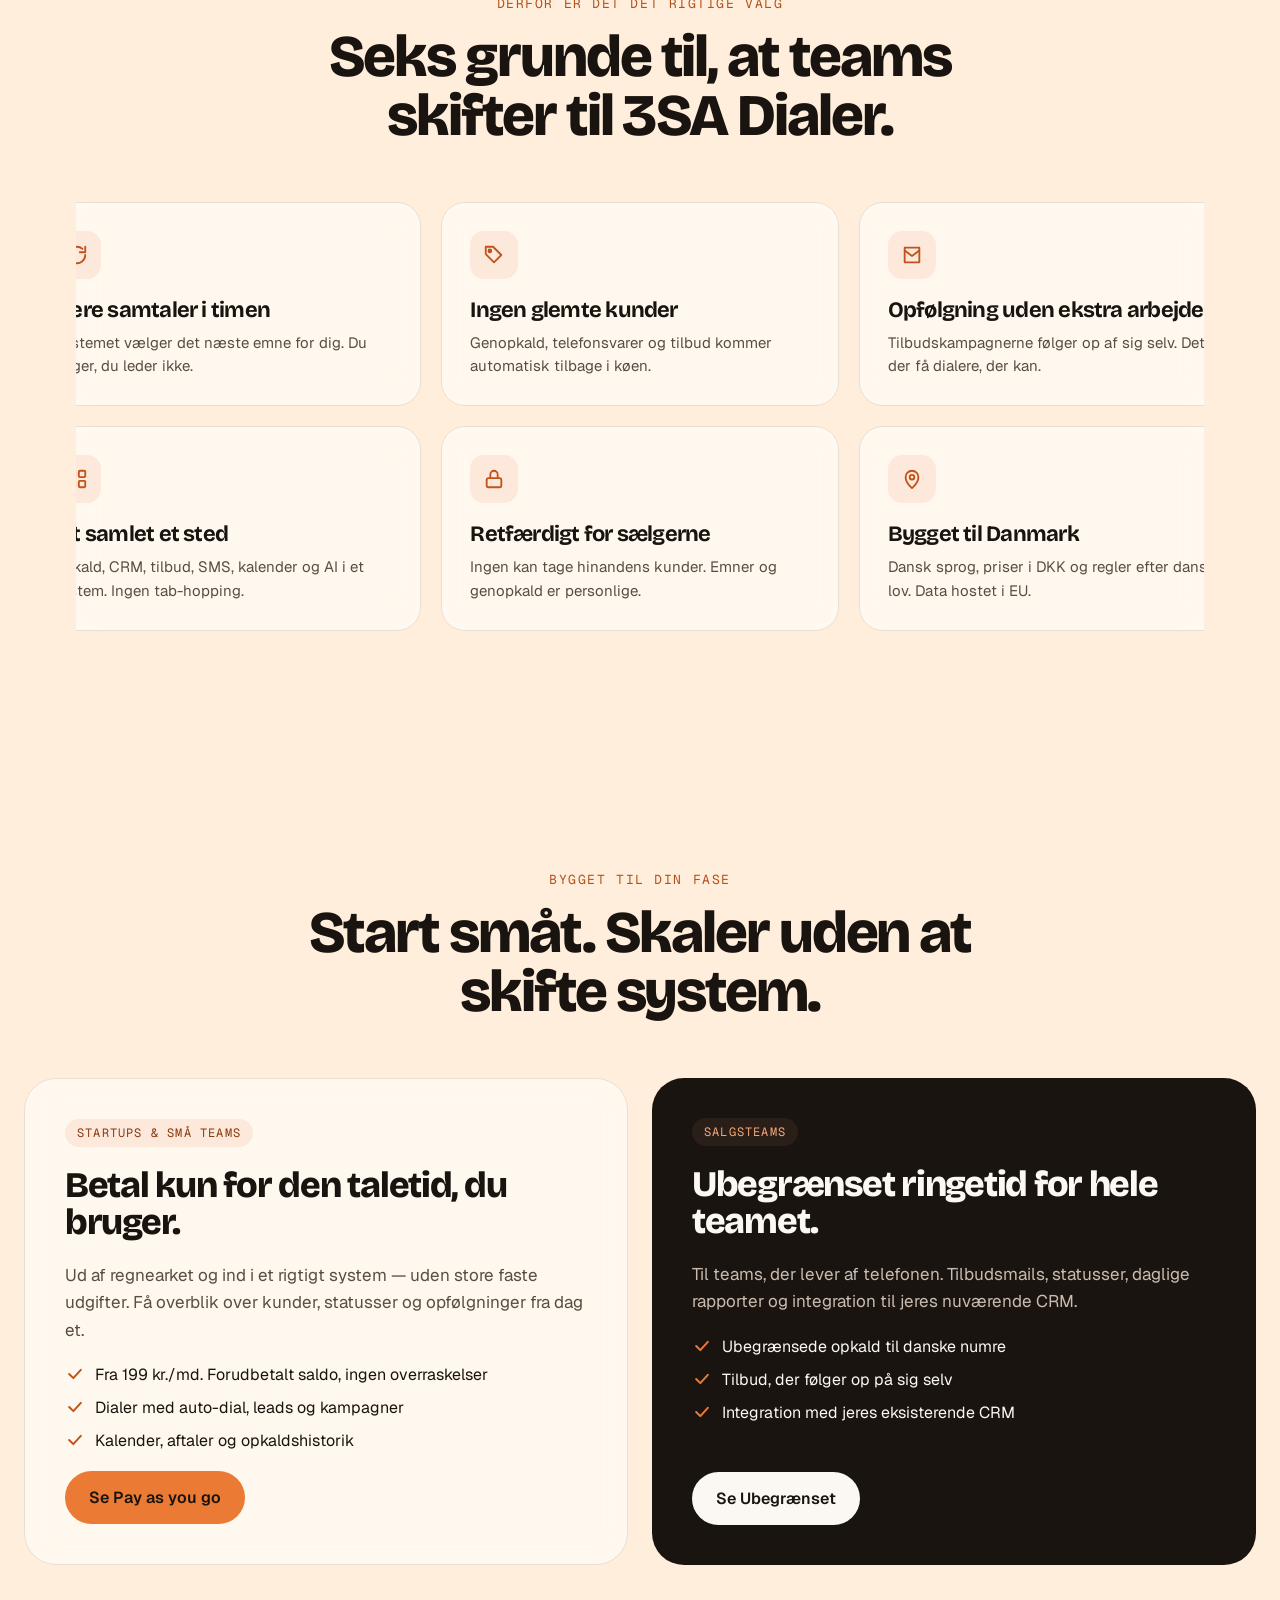
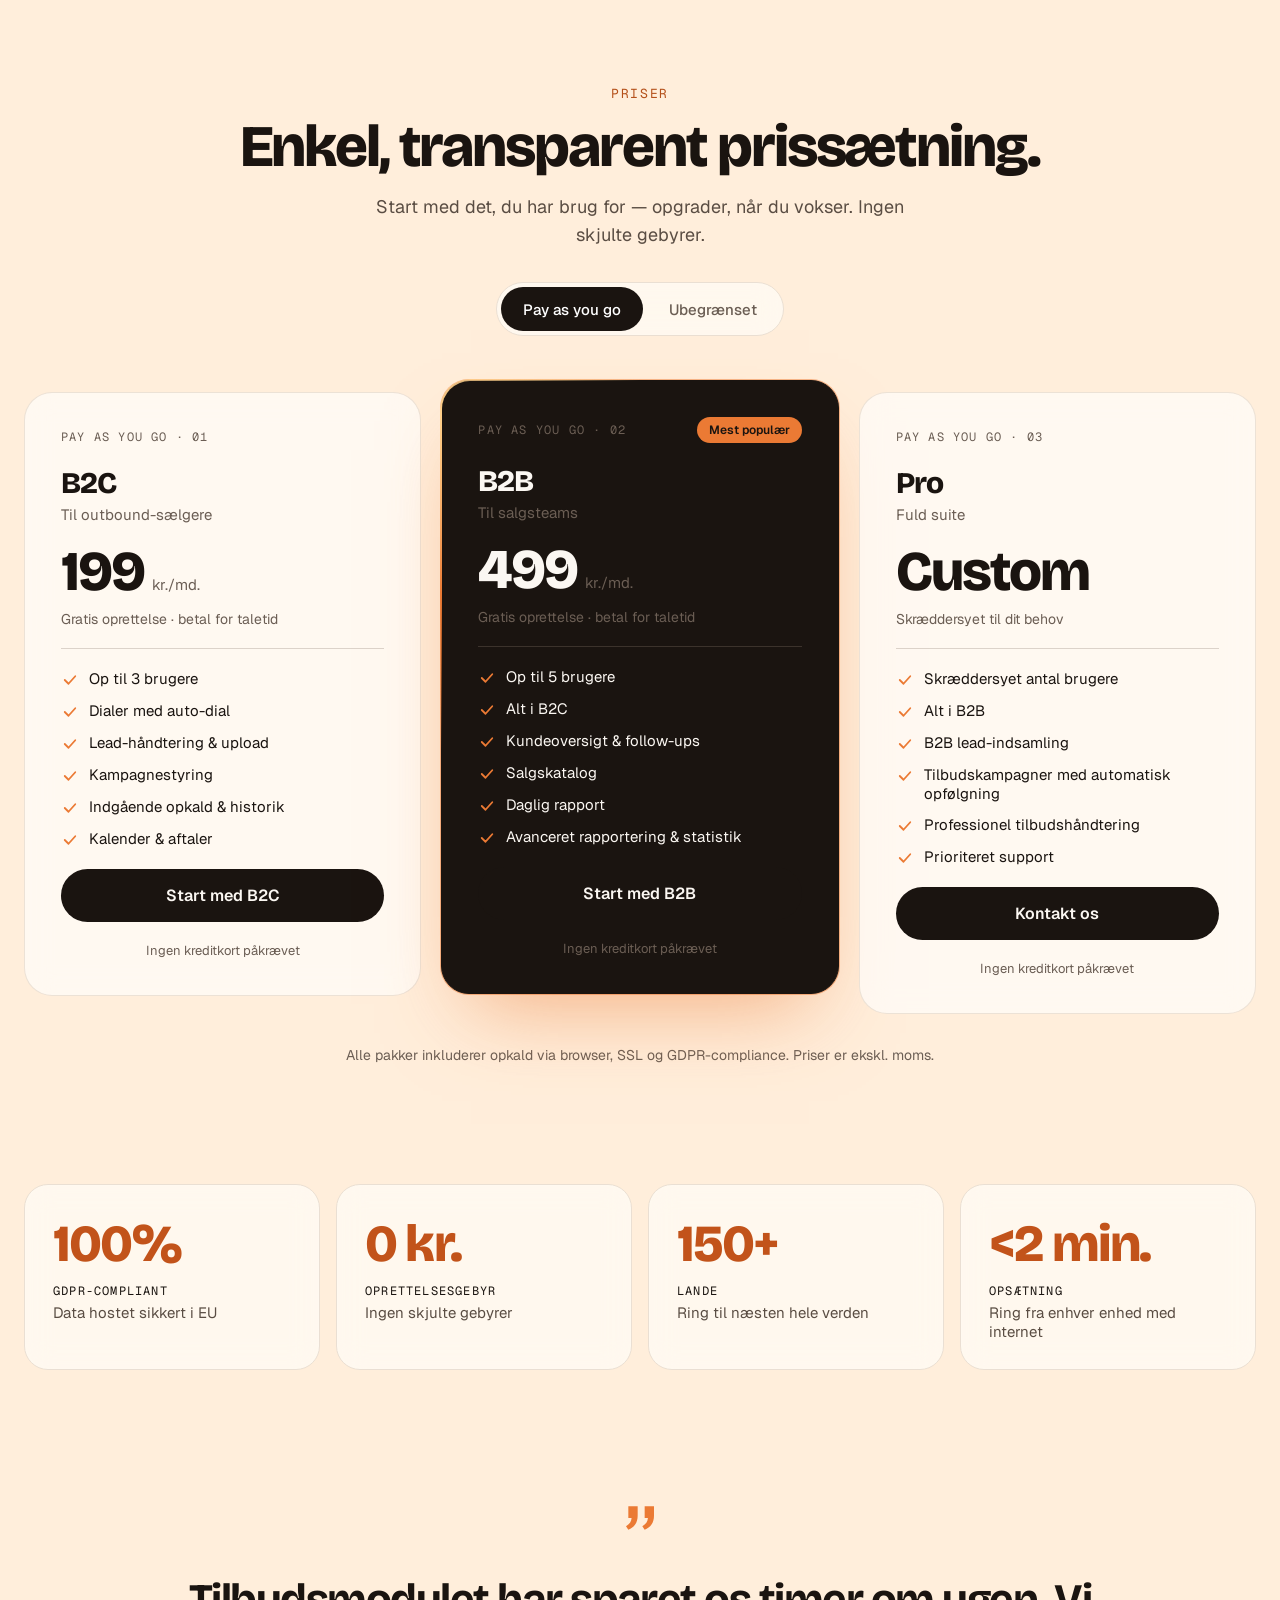
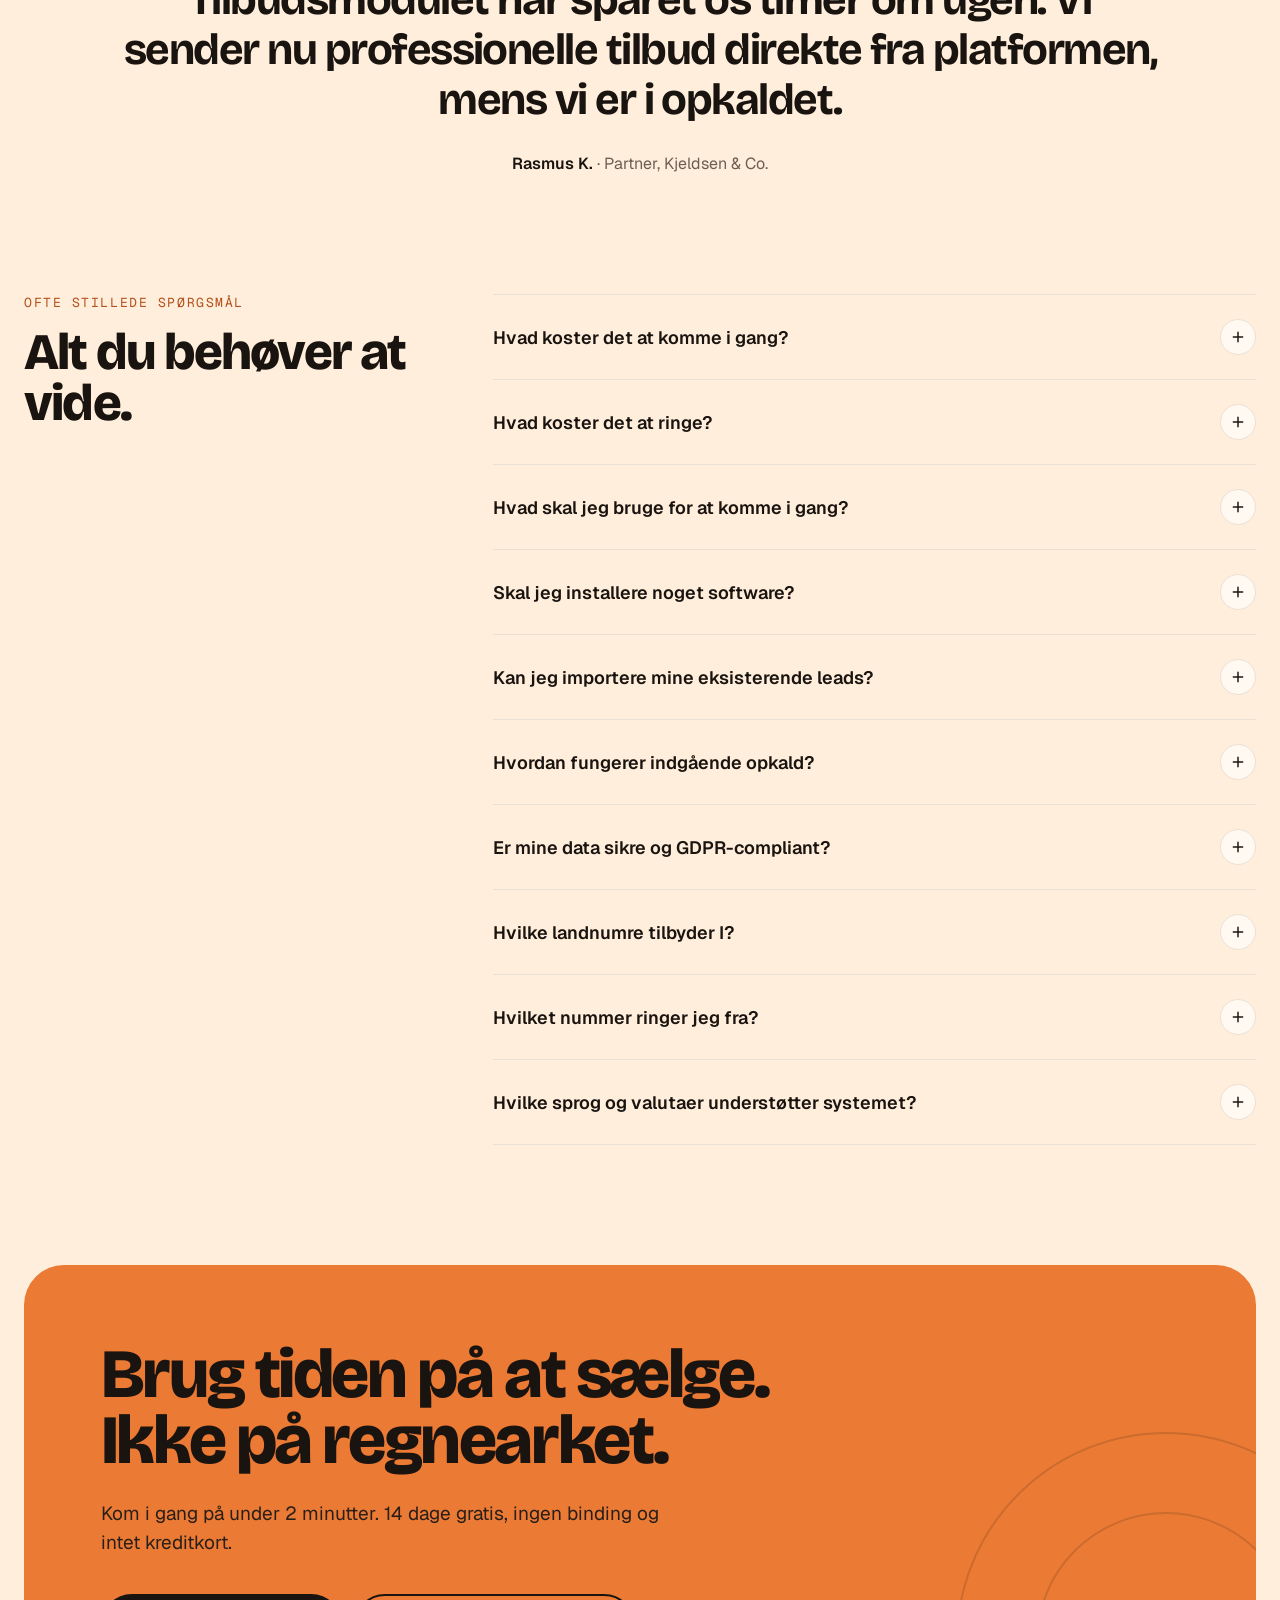
==== commit 7cda6d7e: "Tidsberegner: skema med 'Uden' vs 'Med 3SA Dialer' og skift-knap Co-Authored-By: Claude Fable 5.1 <n" ====
--- a/index.html
+++ b/index.html
@@ -243,46 +243,50 @@
 <!-- ============ BEREGNER ============ -->
 <section id="beregner" style="padding: 0 24px 120px">
 <div class="reveal r-scale glass" style="max-width: 1240px; margin: 0 auto; background: rgba(255,255,255,.62); border: 1px solid #EADFD3; border-radius: 36px; padding: clamp(28px, 4vw, 56px); display: flex; flex-wrap: wrap; gap: 48px">
-<div style="flex: 1 1 420px; min-width: 0">
+<div style="flex: 1 1 400px; min-width: 0">
 <div class="mono" style="font-size: 13px; letter-spacing: .12em; color: #B4501A">TIDSBEREGNER</div>
-<h2 class="disp" style="margin: 16px 0 0; font-size: clamp(32px, 3.6vw, 52px); line-height: 1.02; font-weight: 800">Hvor meget tid kan I frigøre til at sælge?</h2>
-<p style="margin: 16px 0 0; font-size: 17px; line-height: 1.6; color: #5A4D43">Et samlet system sparer typisk 20–60 minutter pr. sælger om dagen: mindre søgning efter emner og noter, færre skift mellem systemer, hurtigere opkald og nemmere planlægning af opfølgning. Træk i sliderne og se, hvad det betyder for jer.</p>
+<h2 class="disp" style="margin: 16px 0 0; font-size: clamp(32px, 3.6vw, 52px); line-height: 1.02; font-weight: 800">Hvor meget tid går der til admin i dag?</h2>
+<p style="margin: 16px 0 0; font-size: 17px; line-height: 1.6; color: #5A4D43">Vælg, hvordan jeres hverdag ser ud nu. Så viser vi regnestykket, først uden og derefter med 3SA Dialer.</p>
 <div style="margin-top: 36px; display: flex; flex-direction: column; gap: 28px">
 <div>
 <label for="r1" style="display: flex; justify-content: space-between; font-weight: 600; font-size: 16px"><span>Sælgere i teamet</span><span class="mono" style="color: #B4501A"><span id="o-sellers">3</span></span></label>
 <input id="r1" type="range" min="1" max="25" value="3">
 </div>
 <div>
-<label for="r3" style="display: flex; justify-content: space-between; font-weight: 600; font-size: 16px"><span>Minutter sparet pr. sælger pr. dag</span><span class="mono" style="color: #B4501A"><span id="o-admin">40</span> min.</span></label>
-<input id="r3" type="range" min="10" max="90" step="5" value="40">
-<div style="display: flex; justify-content: space-between; font-size: 12px; color: #8C7B6E; margin-top: 6px"><span>Forsigtigt: 20 min.</span><span>Typisk: 40 min.</span><span>Ambitiøst: 60 min.</span></div>
+<label for="r2" style="display: flex; justify-content: space-between; font-weight: 600; font-size: 16px"><span>Opkald pr. sælger pr. dag</span><span class="mono" style="color: #B4501A"><span id="o-calls">40</span></span></label>
+<input id="r2" type="range" min="10" max="150" step="5" value="40">
 </div>
 <div>
-<label for="r2" style="display: flex; justify-content: space-between; font-weight: 600; font-size: 16px"><span>Minutter pr. samtale i gennemsnit</span><span class="mono" style="color: #B4501A"><span id="o-calls">5</span> min.</span></label>
-<input id="r2" type="range" min="2" max="15" value="5">
-<div style="font-size: 14px; color: #6B5E54; margin-top: 6px">Bruges til at omregne den sparede tid til ekstra samtaler</div>
-</div>
-</div>
-</div>
-<div class="glass" style="flex: 1 1 420px; min-width: 0; background: rgba(251,247,242,.7); border-radius: 28px; padding: 36px; display: flex; flex-direction: column; gap: 28px">
-<div>
-<div style="font-size: 16px; color: #5A4D43">Frigjort tid for hele teamet</div>
-<div style="display: flex; align-items: baseline; gap: 12px; flex-wrap: wrap; margin-top: 6px">
-<span class="disp" style="font-size: clamp(64px, 7vw, 104px); font-weight: 800; line-height: 1; color: #C2531A"><span id="o-hoursMonth">42</span></span>
-<span style="font-size: 20px; font-weight: 600">timer om måneden</span>
-</div>
-</div>
-<div style="display: grid; grid-template-columns: repeat(2, minmax(0, 1fr)); gap: 12px">
-<div class="glass" style="background: rgba(255,255,255,.62); border-radius: 18px; padding: 20px"><div class="disp" style="font-size: 32px; font-weight: 800"><span id="o-hoursWeek">10</span> t</div><div style="font-size: 14px; color: #5A4D43; margin-top: 4px">frigivet pr. uge</div></div>
-<div class="glass" style="background: rgba(255,255,255,.62); border-radius: 18px; padding: 20px"><div class="disp" style="font-size: 32px; font-weight: 800"><span id="o-perSeller">14</span> t</div><div style="font-size: 14px; color: #5A4D43; margin-top: 4px">pr. sælger pr. måned</div></div>
-<div class="glass" style="background: rgba(255,255,255,.62); border-radius: 18px; padding: 20px"><div class="disp" style="font-size: 32px; font-weight: 800">+<span id="o-extraCalls">504</span></div><div style="font-size: 14px; color: #5A4D43; margin-top: 4px">ekstra samtaler pr. måned</div></div>
-<div class="glass" style="background: rgba(255,255,255,.62); border-radius: 18px; padding: 20px"><div class="disp" style="font-size: 32px; font-weight: 800"><span id="o-days">5</span></div><div style="font-size: 14px; color: #5A4D43; margin-top: 4px">hele arbejdsdage pr. måned</div></div>
-</div>
-<div style="display: flex; flex-direction: column; gap: 10px">
-<div style="display: flex; justify-content: space-between; font-size: 14px; color: #5A4D43"><span>Andel af en 7,4-timers arbejdsdag</span><span class="mono"><span id="o-pct">9</span> %</span></div>
-<div style="height: 14px; border-radius: 999px; background: #EADFD3"><div style="height: 100%; width: 9%; border-radius: 999px; background: #EB7A34; transition: width .5s" id="o-bar"></div></div>
-</div>
-<p style="margin: 0; font-size: 13px; line-height: 1.5; color: #6B5E54">Regneeksempel, ikke et dokumenteret gennemsnit. Beregnet med 21 arbejdsdage pr. måned. Tallet er frigjort kapacitet til fx flere kundesamtaler, ikke sparet løn.</p>
+<label for="r3" style="display: flex; justify-content: space-between; font-weight: 600; font-size: 16px"><span>Minutters admin pr. opkald i dag</span><span class="mono" style="color: #B4501A"><span id="o-admin">6</span> min.</span></label>
+<input id="r3" type="range" min="2" max="15" value="6">
+<div style="font-size: 14px; color: #6B5E54; margin-top: 6px">Finde næste nummer, skrive note og status i regnearket, sende tilbud fra mailen, huske opfølgningen</div>
+</div>
+</div>
+</div>
+
+<div style="flex: 1 1 440px; min-width: 0; display: flex; flex-direction: column; gap: 16px">
+<div class="cmp-toggle" role="group" aria-label="Sammenlign">
+<button type="button" class="on" id="cmpA">Uden 3SA Dialer</button><button type="button" id="cmpB">Med 3SA Dialer</button><i class="cmp-bar"></i>
+</div>
+<div class="cmp-card glass" id="cmpCard" data-mode="a">
+<div class="cmp-head"><span class="mono" id="cmpLabel">I DAG · MANUELT</span><span class="cmp-badge" id="cmpBadge">Regneark, telefon og mail</span></div>
+<div class="cmp-big"><span class="disp" id="o-bigH">4,2</span><span>timer admin pr. sælger pr. dag</span></div>
+<div class="cmp-bars">
+<div><div class="cmp-bar-lbl"><span>Admin</span><span class="mono"><span id="o-pct">57</span> %</span></div><div class="cmp-track"><i id="o-barA" style="width: 57%"></i></div></div>
+<div><div class="cmp-bar-lbl"><span>Tid til at sælge</span><span class="mono"><span id="o-pctS">43</span> %</span></div><div class="cmp-track"><i class="sell" id="o-barS" style="width: 43%"></i></div></div>
+</div>
+<table class="cmp-table">
+<tr><td>Admin pr. sælger pr. dag</td><td class="mono" id="o-dayMin">240 min.</td></tr>
+<tr><td>Admin pr. sælger pr. måned</td><td class="mono" id="o-monthH">84 t</td></tr>
+<tr><td>Admin for hele teamet pr. måned</td><td class="mono" id="o-teamH">252 t</td></tr>
+<tr><td>Svarer til hele arbejdsdage pr. måned</td><td class="mono" id="o-days">34</td></tr>
+<tr class="hl" id="rowSaved" hidden><td>Frigjort tid for teamet pr. måned</td><td class="mono" id="o-saved">0 t</td></tr>
+<tr class="hl" id="rowExtra" hidden><td>Svarer til ekstra samtaler pr. måned</td><td class="mono" id="o-extra">0</td></tr>
+</table>
+<p class="cmp-note" id="cmpNote">Sådan ser regnestykket ud, når noter, statusser, tilbud og opfølgning ligger i hver sit system.</p>
+<button type="button" class="btn magnet cmp-cta" id="cmpGo">Se hvordan det ser ud med 3SA Dialer <svg width="18" height="18" viewBox="0 0 24 24" fill="none" stroke="currentColor" stroke-width="2.2" stroke-linecap="round" stroke-linejoin="round" aria-hidden="true"><path d="M5 12h14M13 6l6 6-6 6"></path></svg></button>
+</div>
+<p style="margin: 0; font-size: 13px; line-height: 1.5; color: #6B5E54">Regneeksempel med 21 arbejdsdage pr. måned og en 7,4-timers arbejdsdag. Med 3SA Dialer regner vi med ca. 2 minutters admin pr. opkald, fordi status, note, genopkald og tilbud klares i samme skærmbillede, mens dialeren finder næste emne. Tallet er frigjort kapacitet, ikke sparet løn.</p>
 </div>
 </div>
 </section>
--- a/assets/site.css
+++ b/assets/site.css
@@ -445,3 +445,39 @@
 .int-logo.nologo img{display:none}.int-logo.nologo .int-fallback{display:block}
 .int-more{background:#1A1410;color:#FBF7F2;border-color:#1A1410;justify-content:center}
 .int-more b{margin-top:0}.int-more span{color:#C9BBAE}
+
+/* ---- sammenligning ---- */
+.cmp-toggle{position:relative;display:flex;gap:4px;padding:4px;border-radius:999px;background:rgba(26,20,16,.06);align-self:flex-start}
+.cmp-toggle button{position:relative;z-index:1;border:0;background:transparent;cursor:pointer;padding:12px 22px;border-radius:999px;font:500 15px 'Geist',sans-serif;color:#6B5E54;min-height:44px;transition:color .3s}
+.cmp-toggle button.on{color:#FBF7F2}
+.cmp-bar{position:absolute;top:4px;left:4px;height:calc(100% - 8px);border-radius:999px;background:#1A1410;transition:left .45s cubic-bezier(.2,.7,.2,1),width .45s,background .45s}
+.cmp-card{position:relative;background:rgba(251,247,242,.75);border:1px solid #EADFD3;border-radius:28px;padding:28px;display:flex;flex-direction:column;gap:20px;transition:background .5s,border-color .5s}
+.cmp-card[data-mode="b"]{background:#1A1410;color:#FBF7F2;border-color:#1A1410}
+.cmp-card[data-mode="b"] .cmp-head .mono{color:#F4A574}
+.cmp-head{display:flex;justify-content:space-between;align-items:center;gap:12px;flex-wrap:wrap}
+.cmp-head .mono{font-size:12px;letter-spacing:.12em;color:#B4501A}
+.cmp-badge{font-size:12px;font-weight:600;padding:5px 12px;border-radius:999px;background:#FDECEC;color:#9F1D1D}
+.cmp-card[data-mode="b"] .cmp-badge{background:#173826;color:#7FD3A6}
+.cmp-big{display:flex;align-items:baseline;gap:12px;flex-wrap:wrap}
+.cmp-big .disp{font-size:clamp(56px,6vw,88px);font-weight:800;line-height:1;color:#C2531A;transition:color .5s}
+.cmp-card[data-mode="b"] .cmp-big .disp{color:#F4A574}
+.cmp-big span:last-child{font-size:17px;font-weight:600}
+.cmp-bars{display:flex;flex-direction:column;gap:12px}
+.cmp-bar-lbl{display:flex;justify-content:space-between;font-size:13px;color:#5A4D43;margin-bottom:6px}
+.cmp-card[data-mode="b"] .cmp-bar-lbl{color:#C9BBAE}
+.cmp-track{height:14px;border-radius:999px;background:rgba(26,20,16,.1);overflow:hidden}
+.cmp-card[data-mode="b"] .cmp-track{background:rgba(251,247,242,.12)}
+.cmp-track i{display:block;height:100%;border-radius:999px;background:#8C7B6E;transition:width .7s cubic-bezier(.2,.7,.2,1),background .5s}
+.cmp-track i.sell{background:#EB7A34}
+.cmp-card[data-mode="b"] .cmp-track i{background:#C9BBAE}.cmp-card[data-mode="b"] .cmp-track i.sell{background:#EB7A34}
+.cmp-table{width:100%;border-collapse:collapse;font-size:15px}
+.cmp-table td{padding:11px 0;border-top:1px solid rgba(26,20,16,.1)}
+.cmp-card[data-mode="b"] .cmp-table td{border-color:rgba(251,247,242,.12)}
+.cmp-table td:last-child{text-align:right;font-size:14px;white-space:nowrap}
+.cmp-table tr.hl td{color:#C2531A;font-weight:600}.cmp-card[data-mode="b"] .cmp-table tr.hl td{color:#F4A574}
+.cmp-table tr.hl td:first-child{font-weight:600}
+.cmp-note{margin:0;font-size:14px;line-height:1.55;color:#5A4D43}.cmp-card[data-mode="b"] .cmp-note{color:#C9BBAE}
+.cmp-cta{border:0;cursor:pointer;display:flex;justify-content:center;align-items:center;gap:10px;padding:16px 24px;border-radius:999px;background:#EB7A34;color:#1A1410;font:600 16px 'Geist',sans-serif;min-height:52px}
+.cmp-card[data-mode="b"] .cmp-cta{background:#FBF7F2}
+.cmp-flash{animation:cmpflash .6s}
+@keyframes cmpflash{0%{opacity:.4;transform:translateY(8px)}100%{opacity:1;transform:none}}
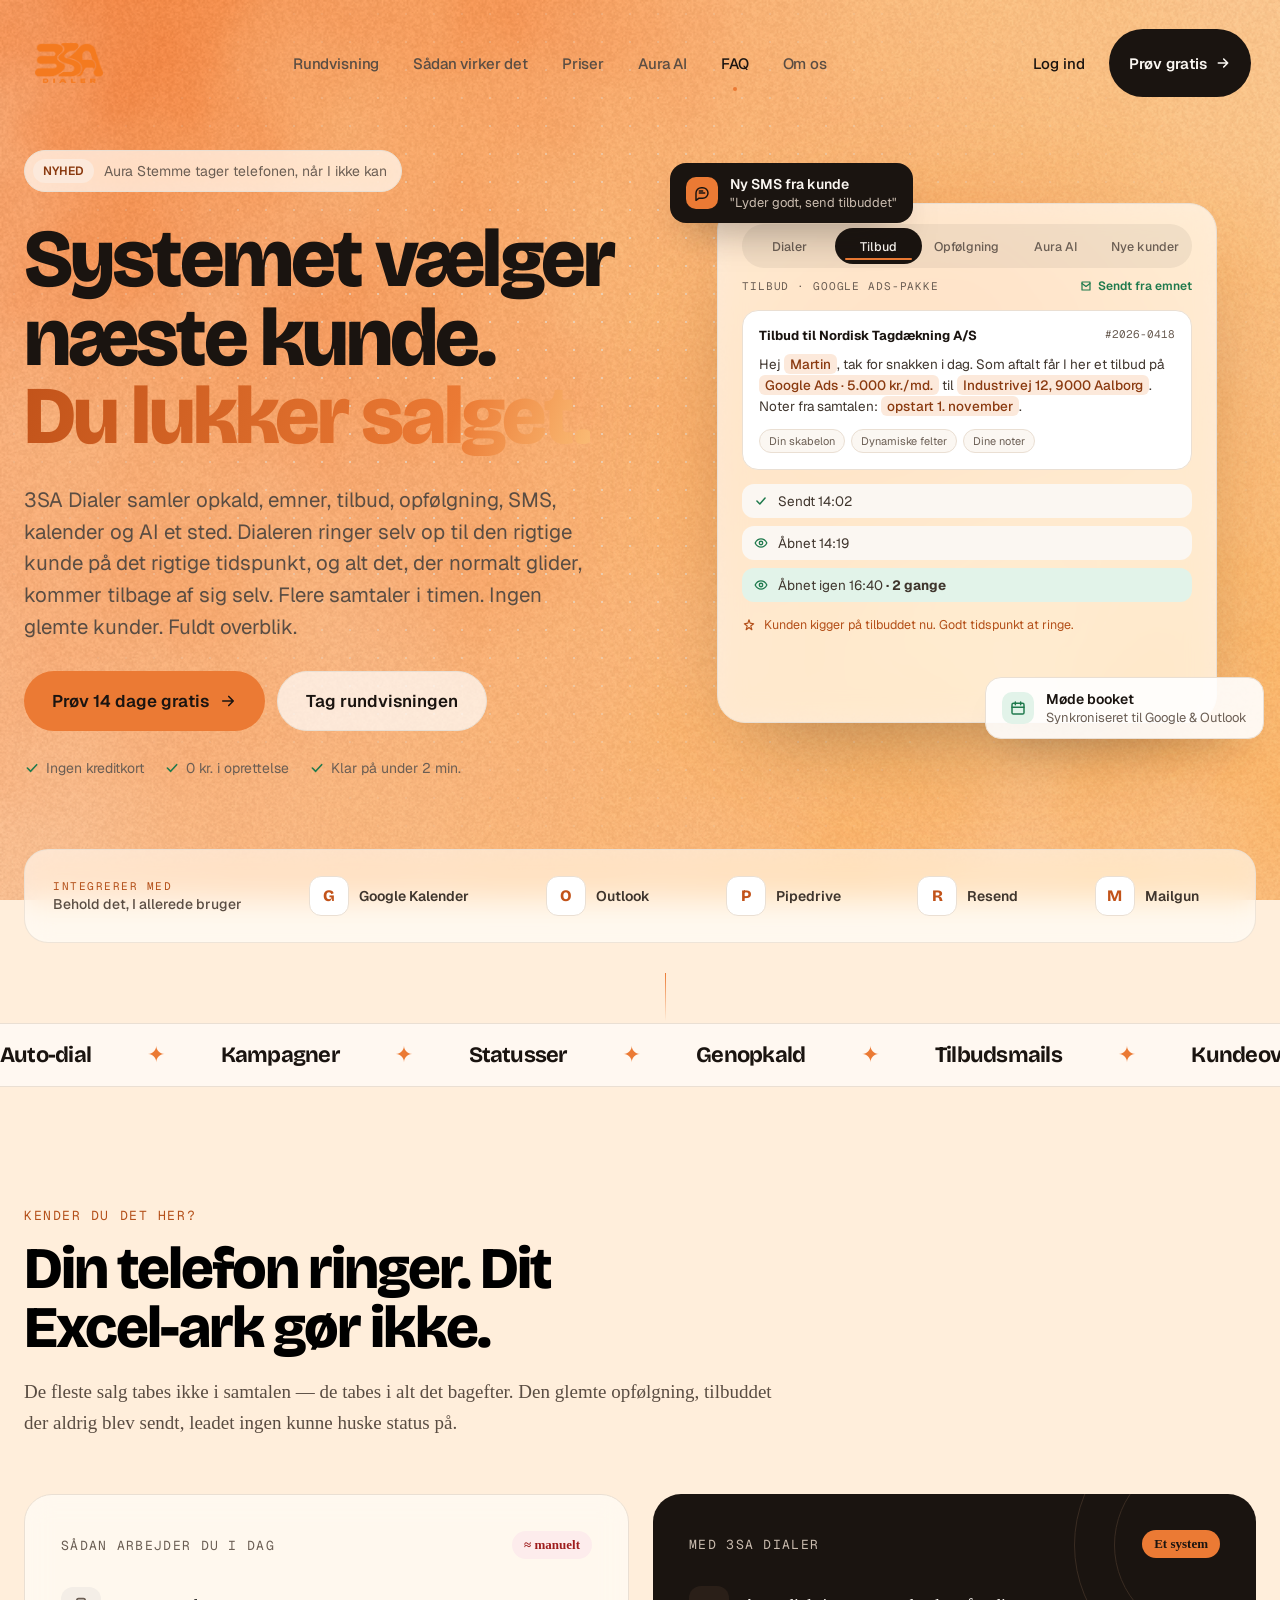
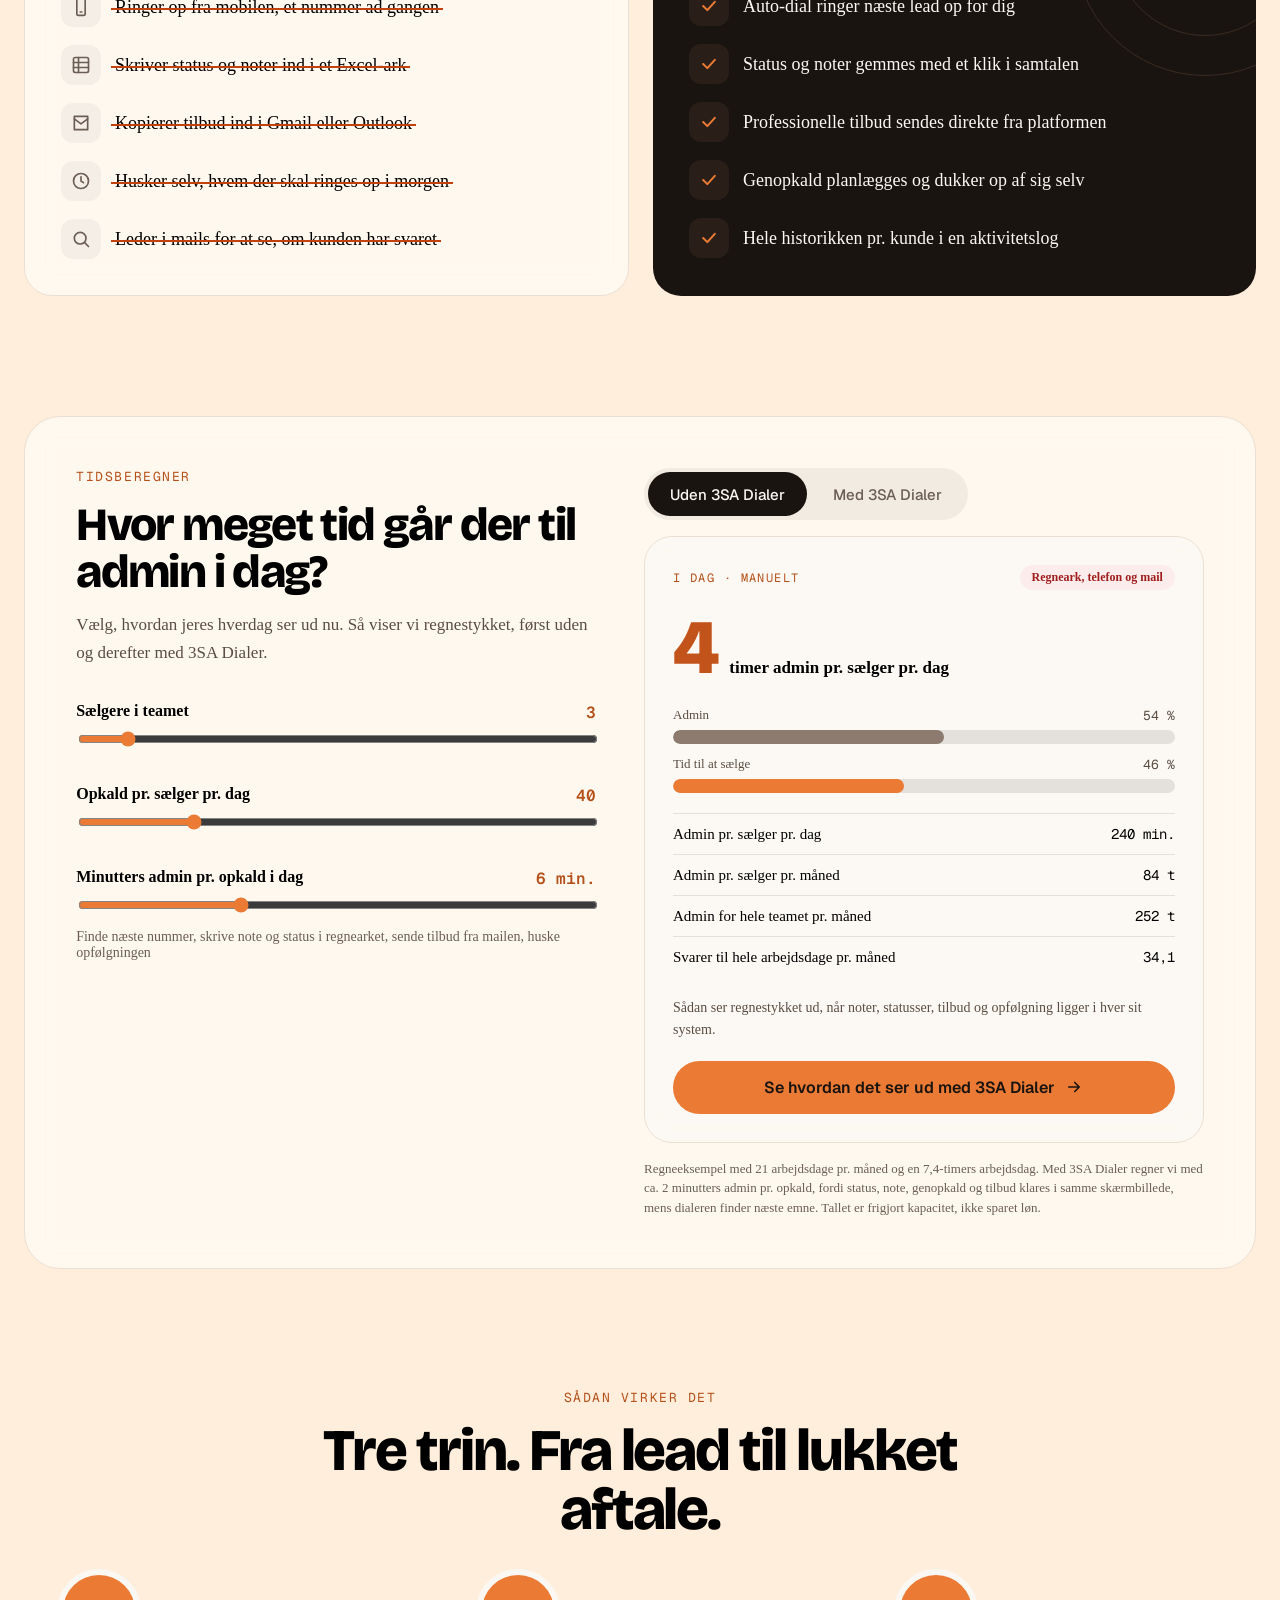
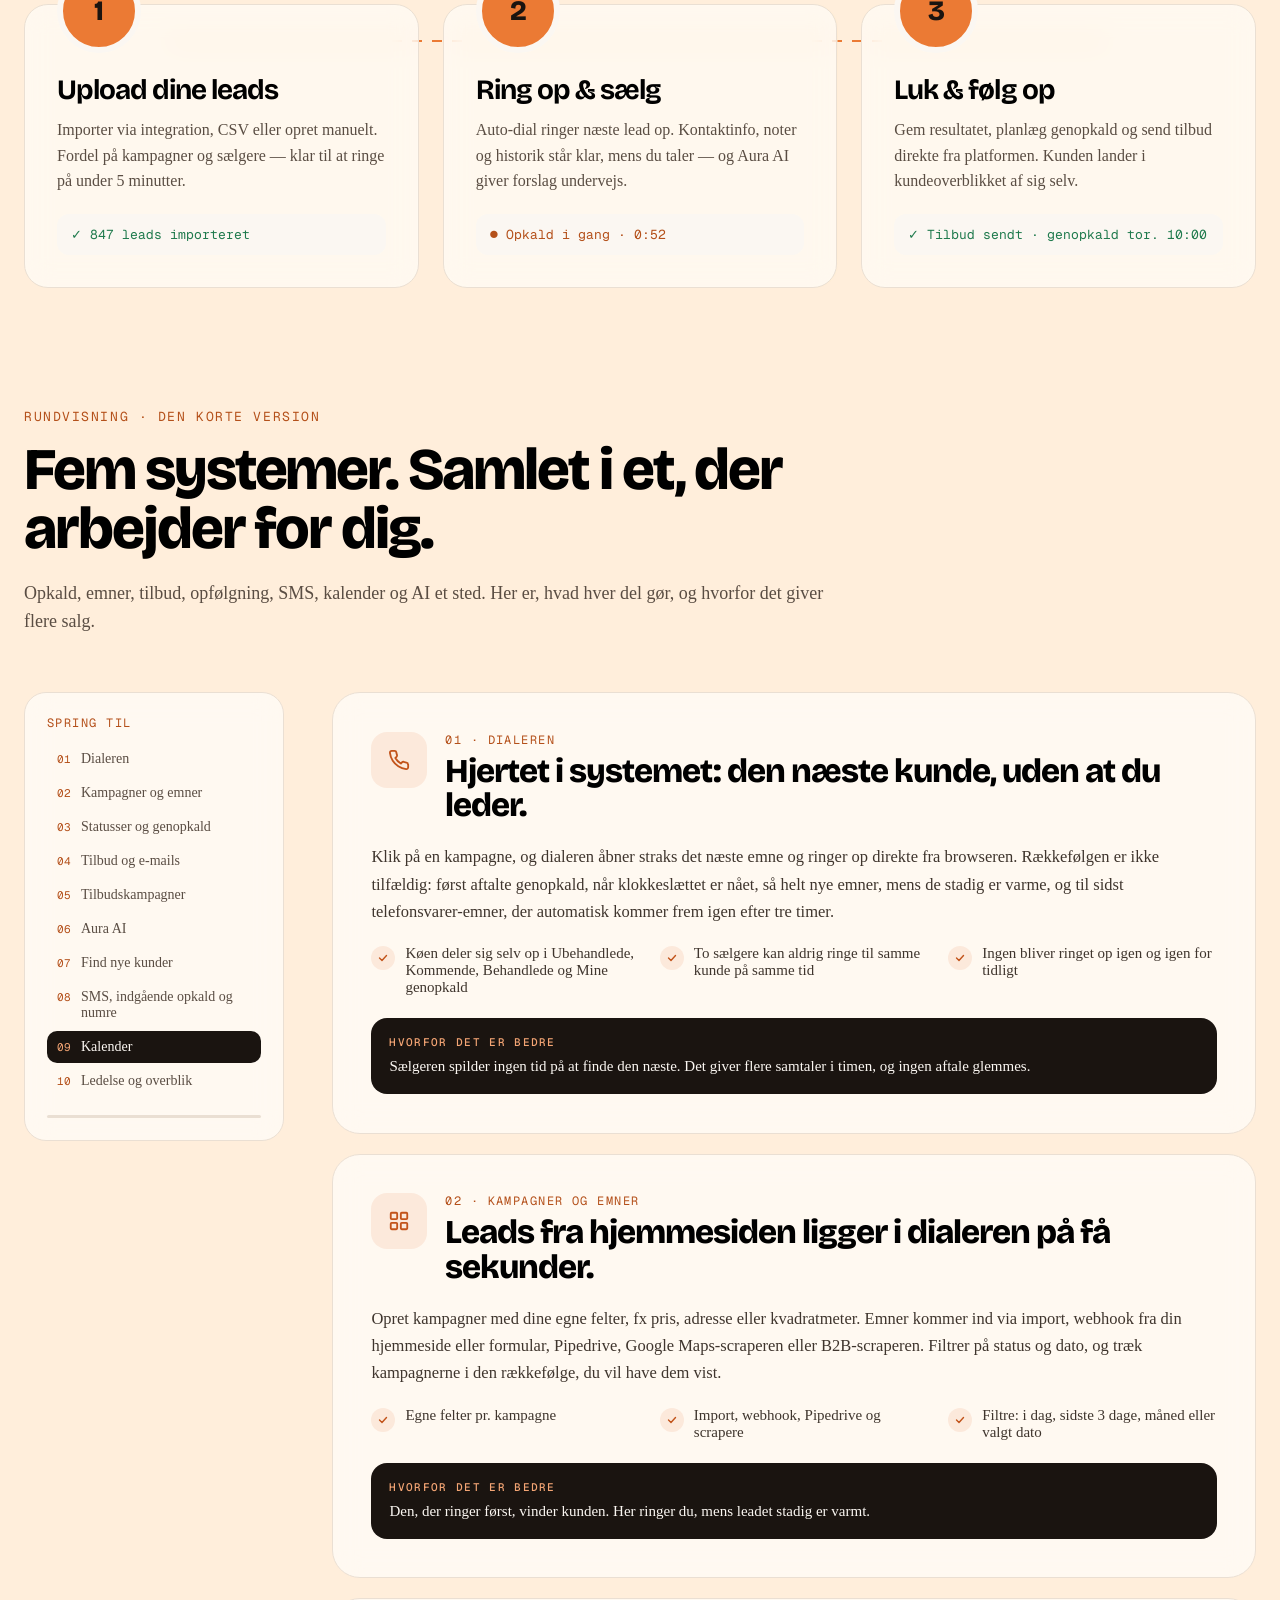
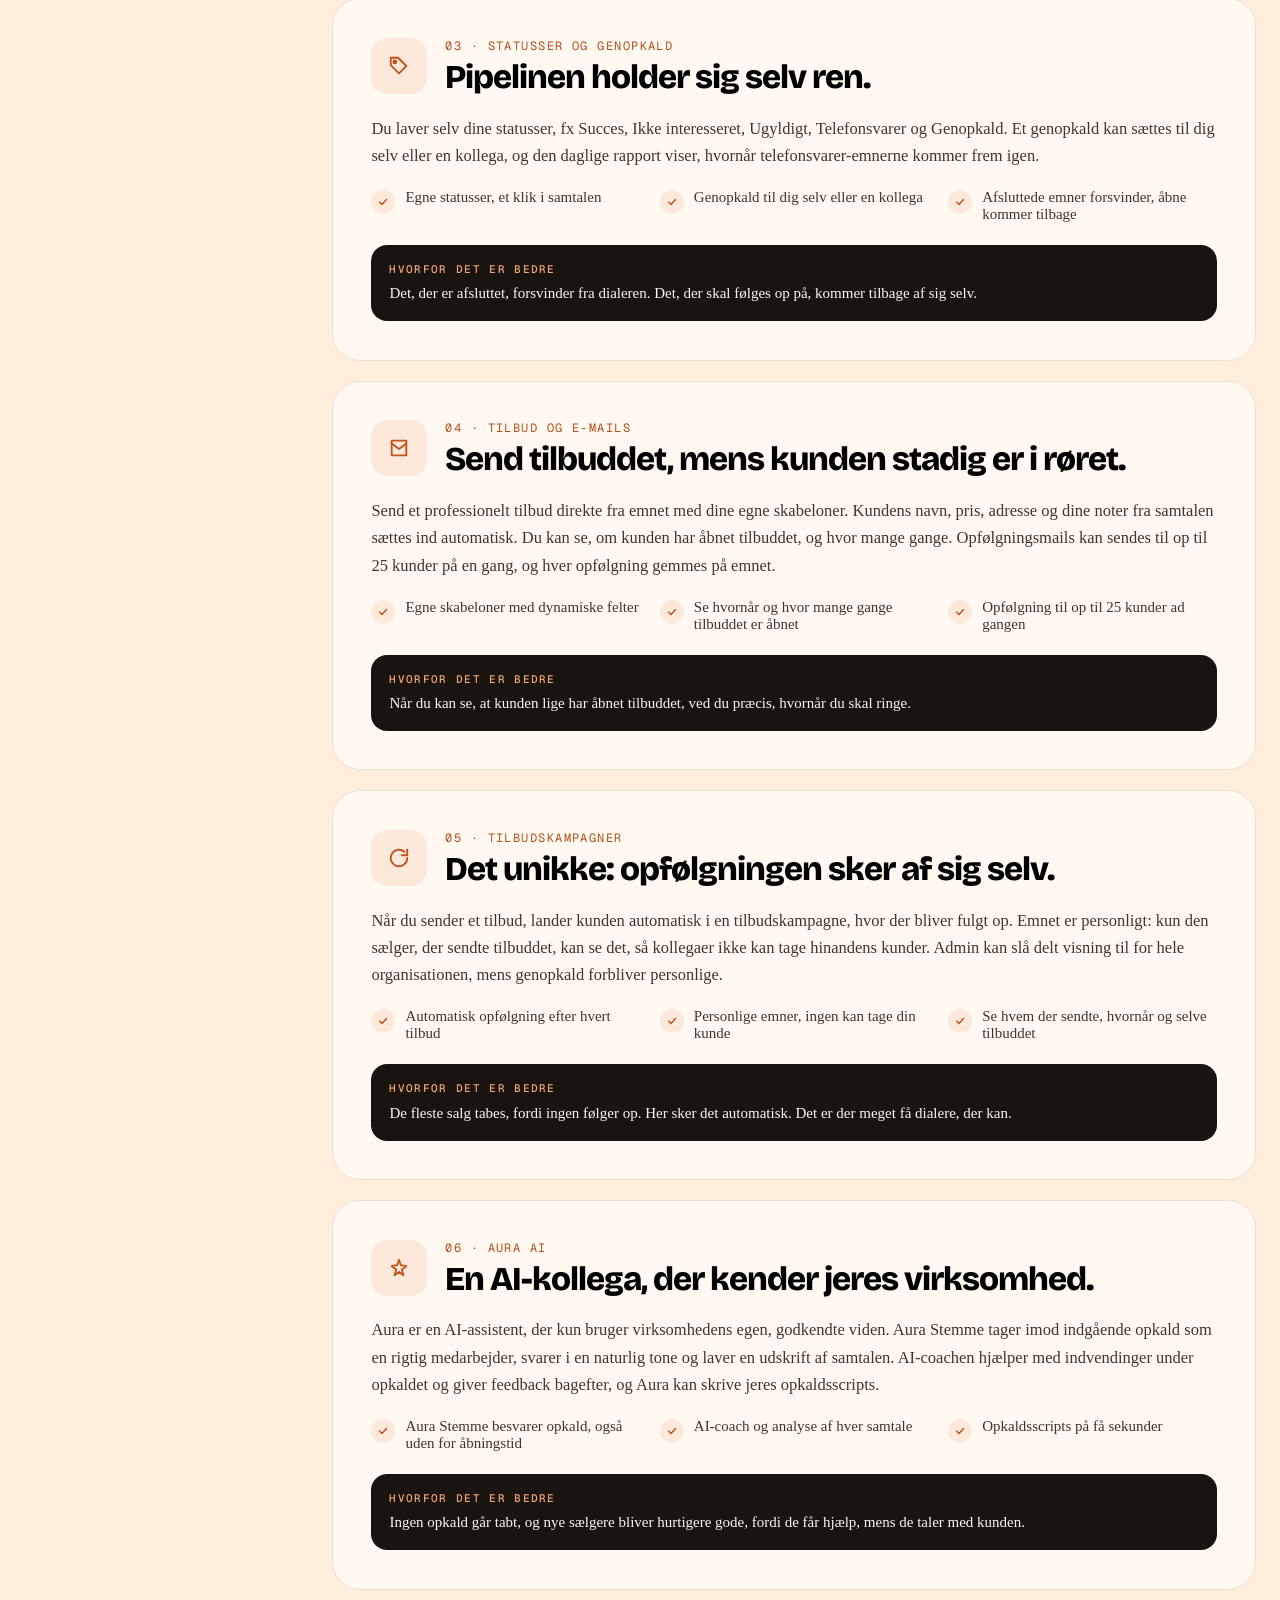
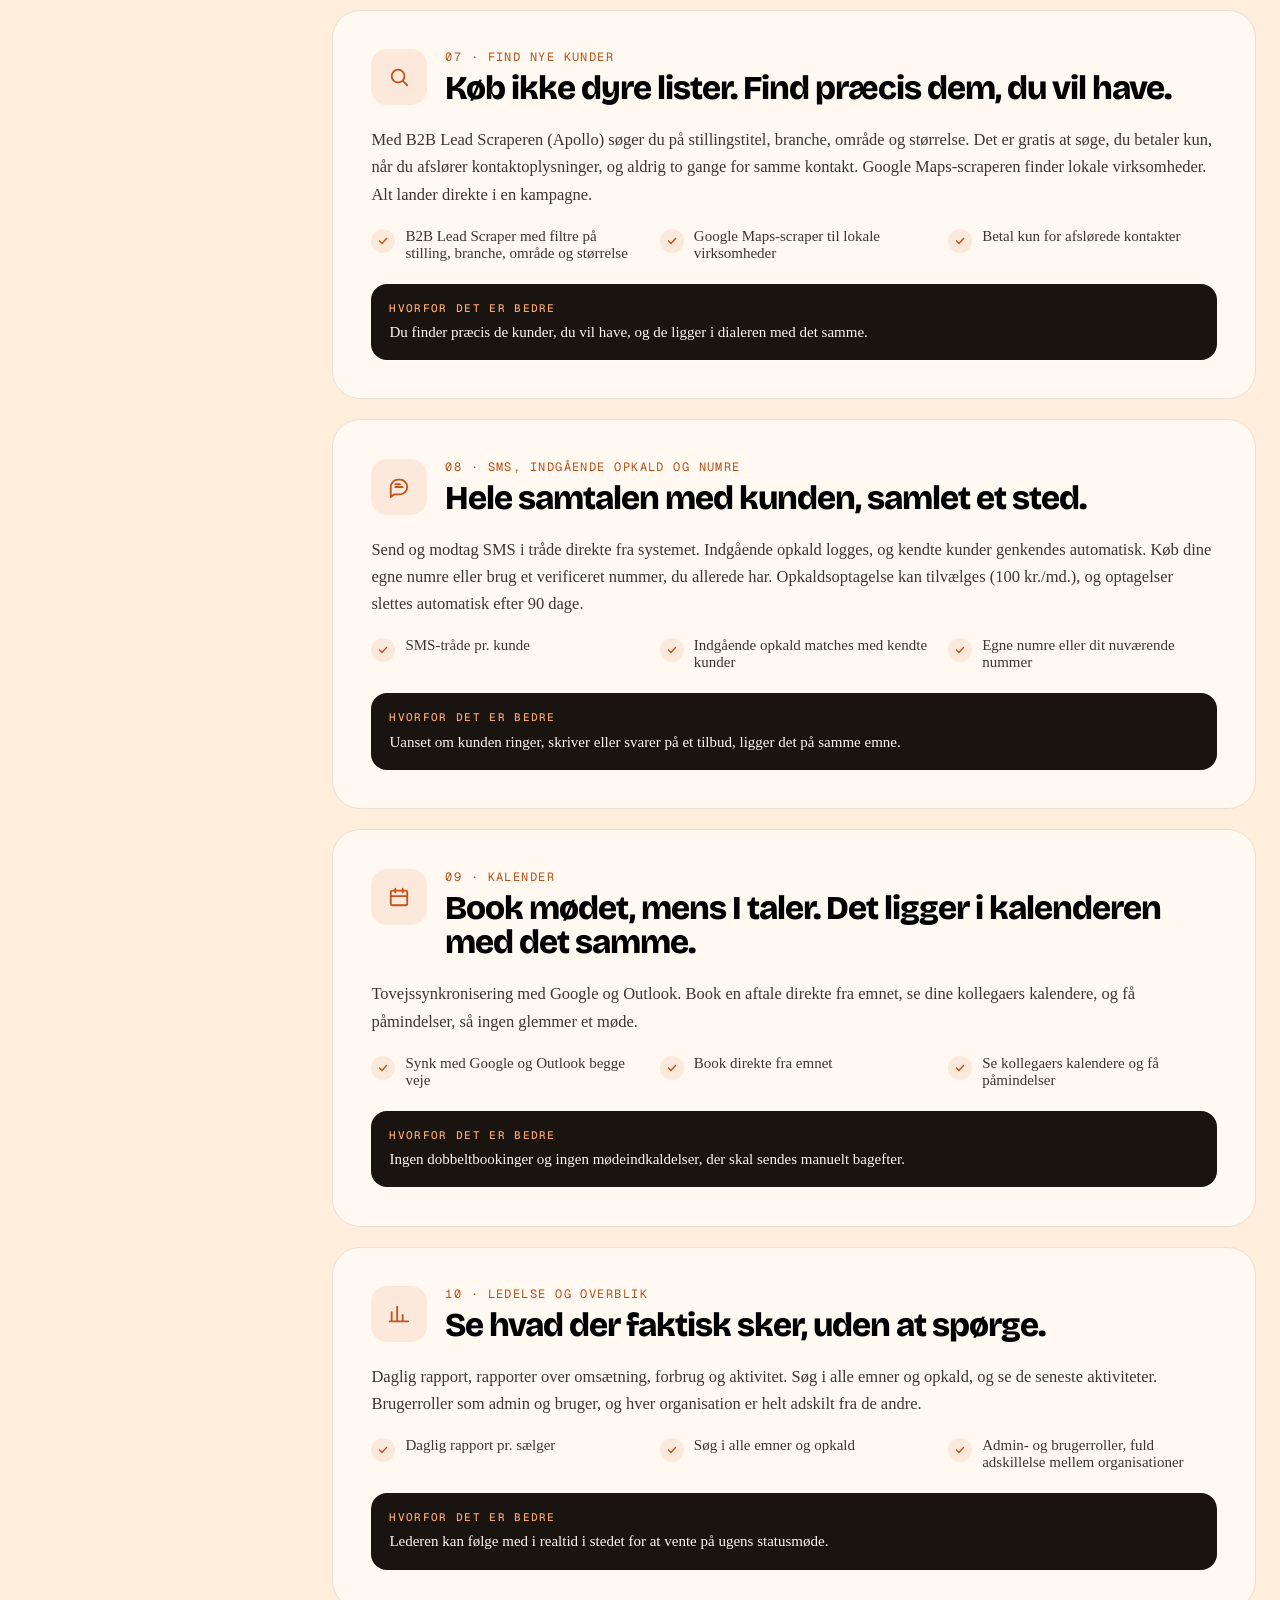
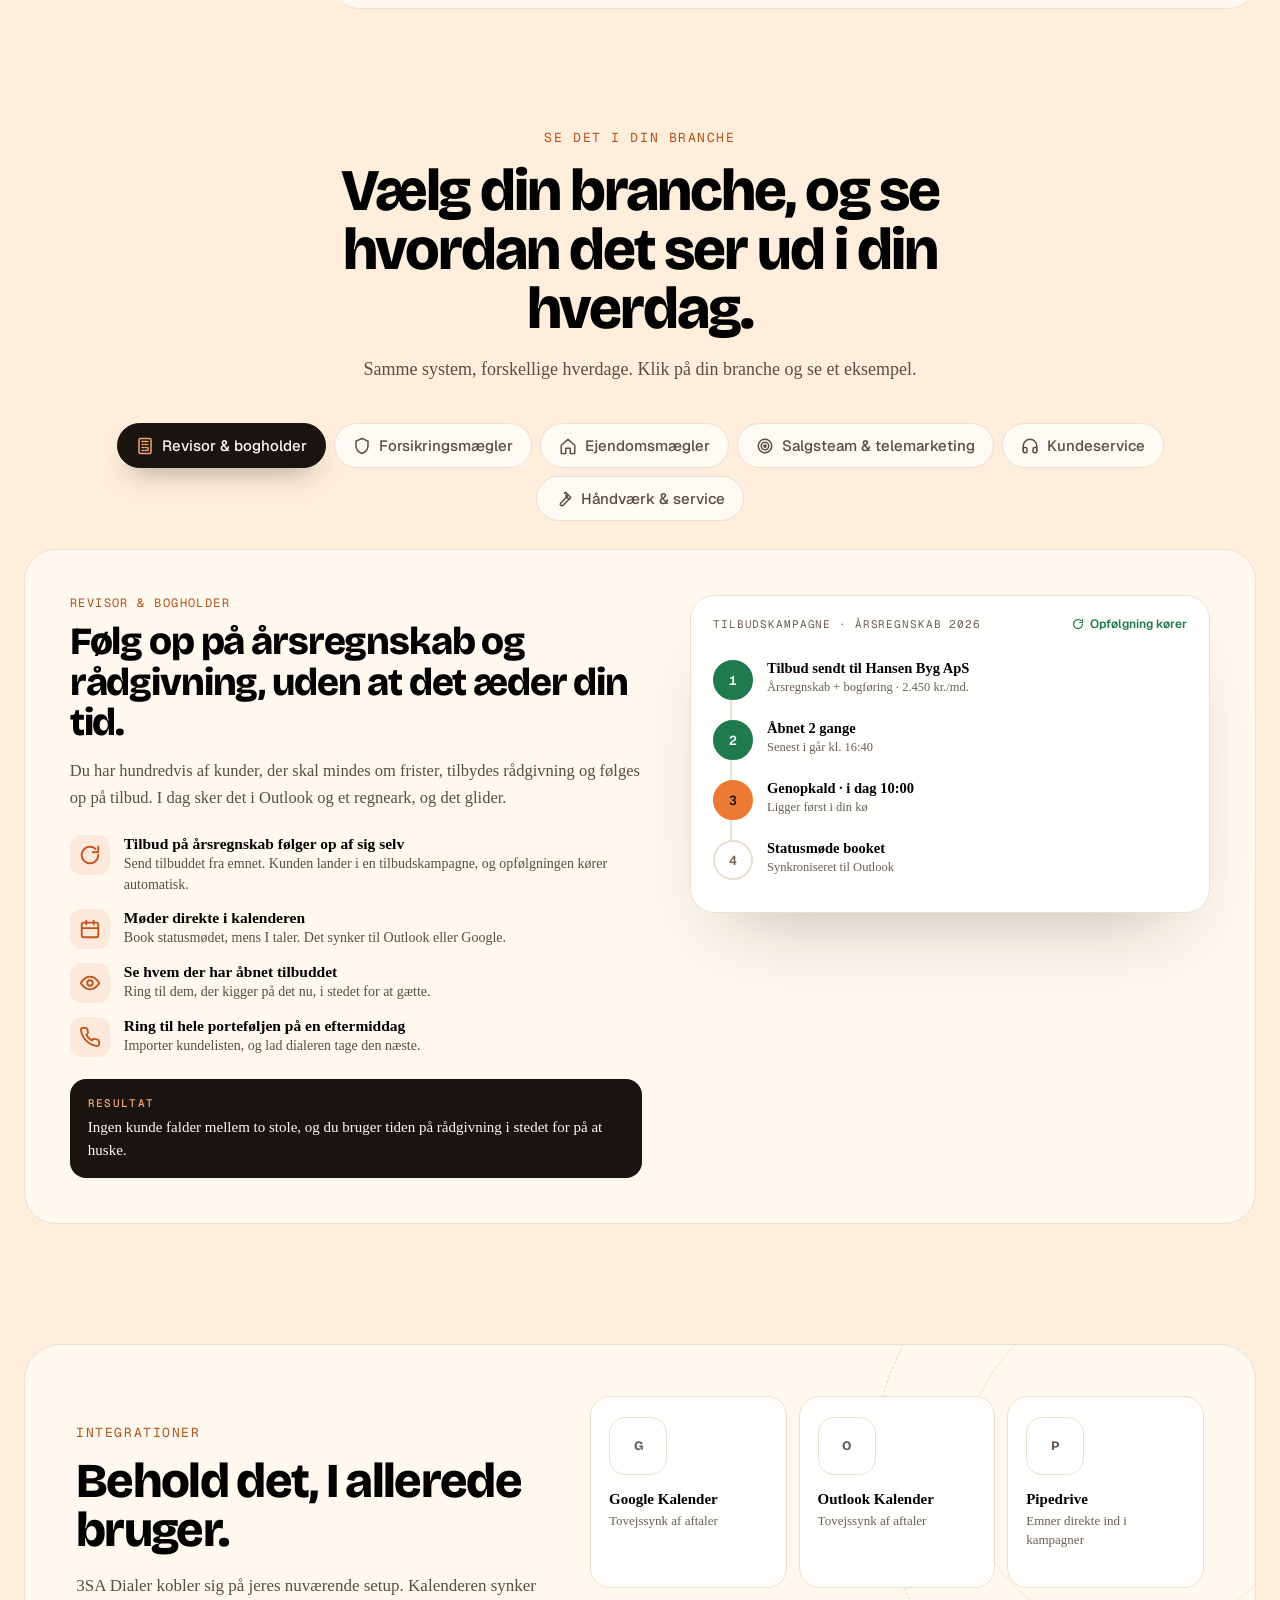
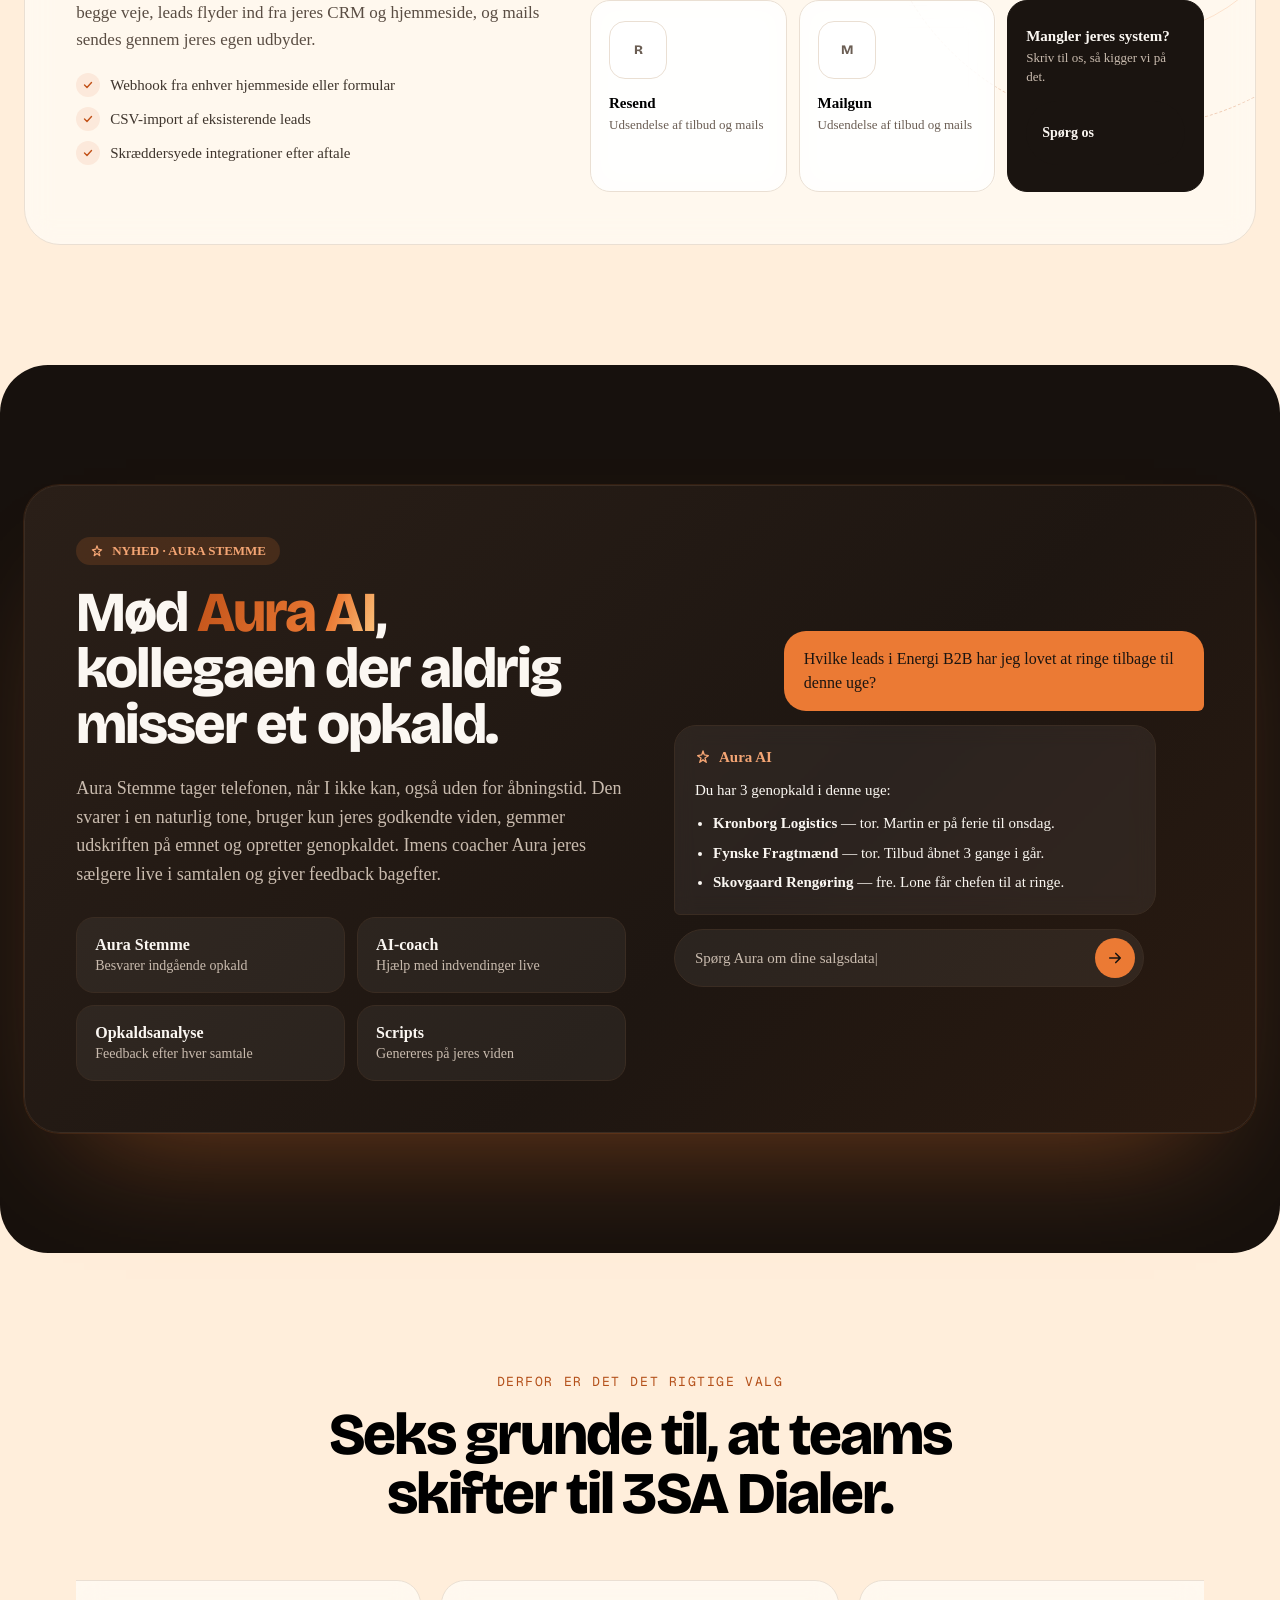
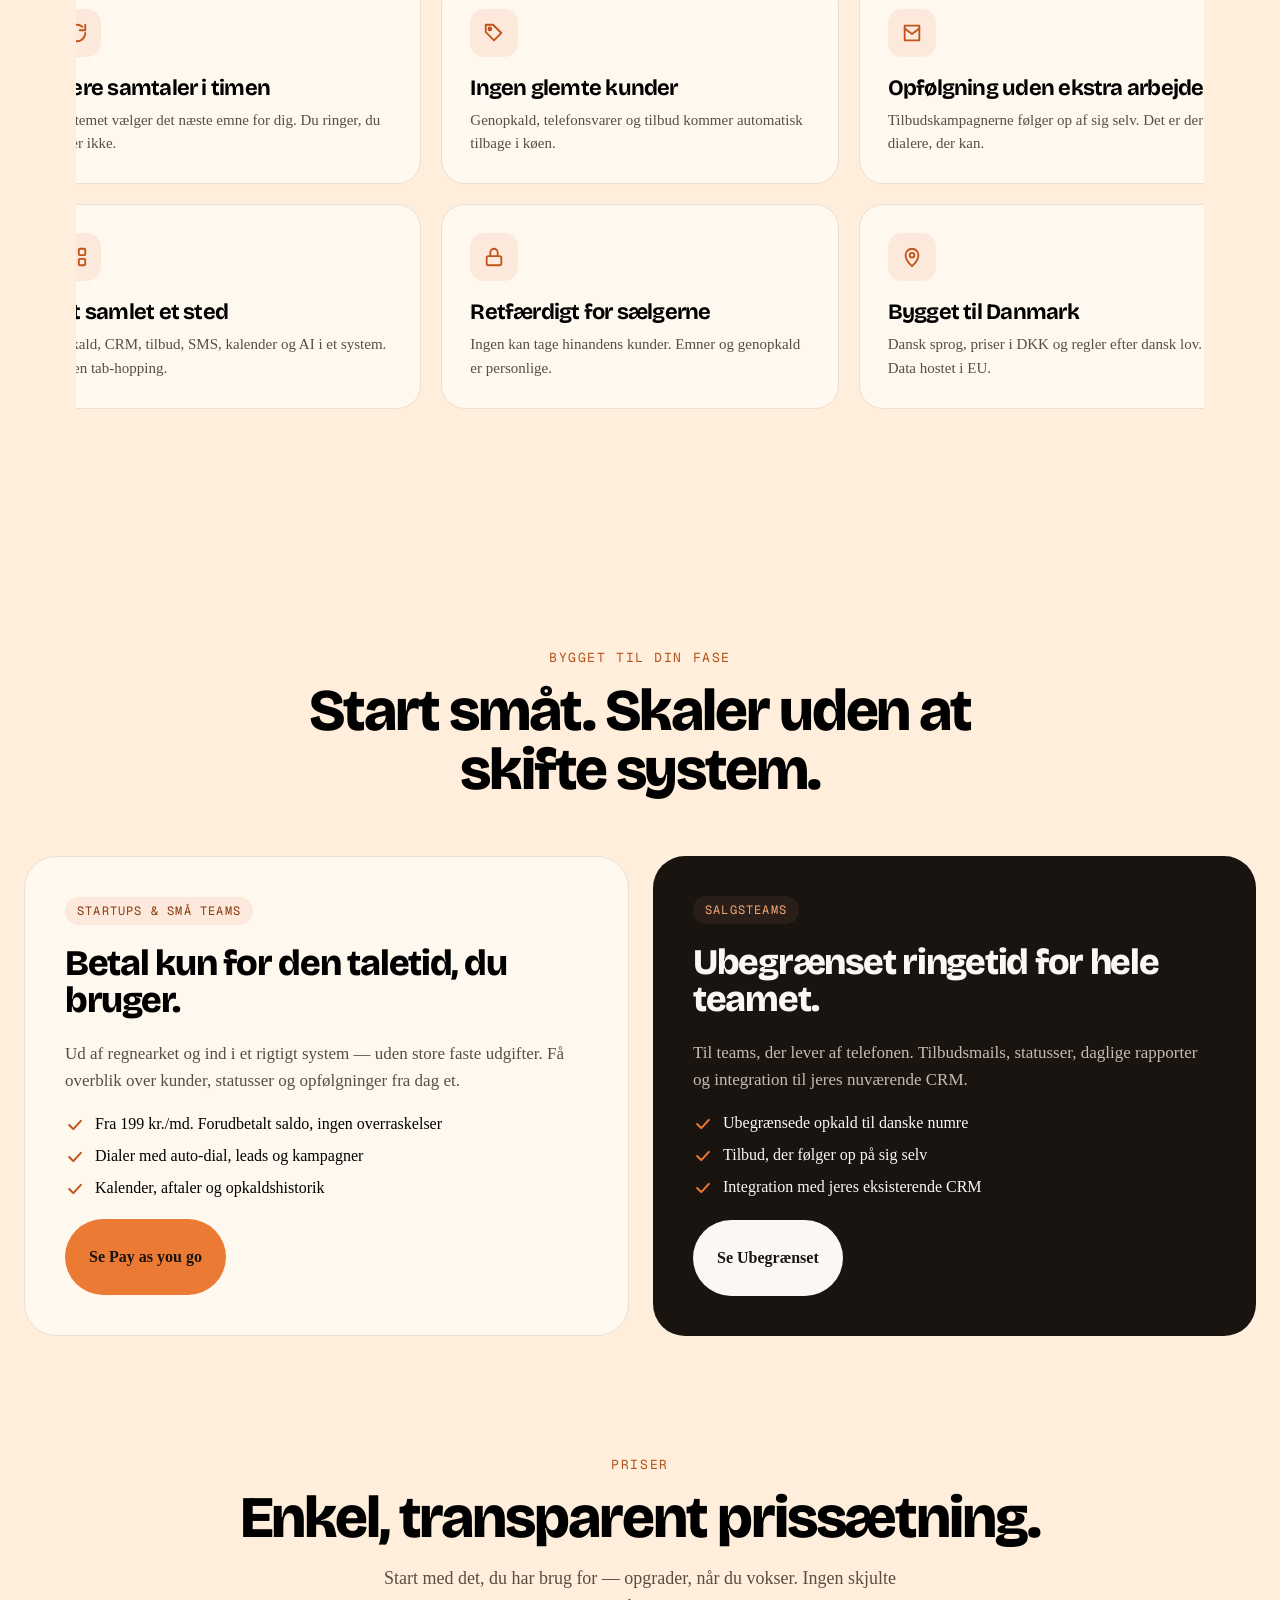
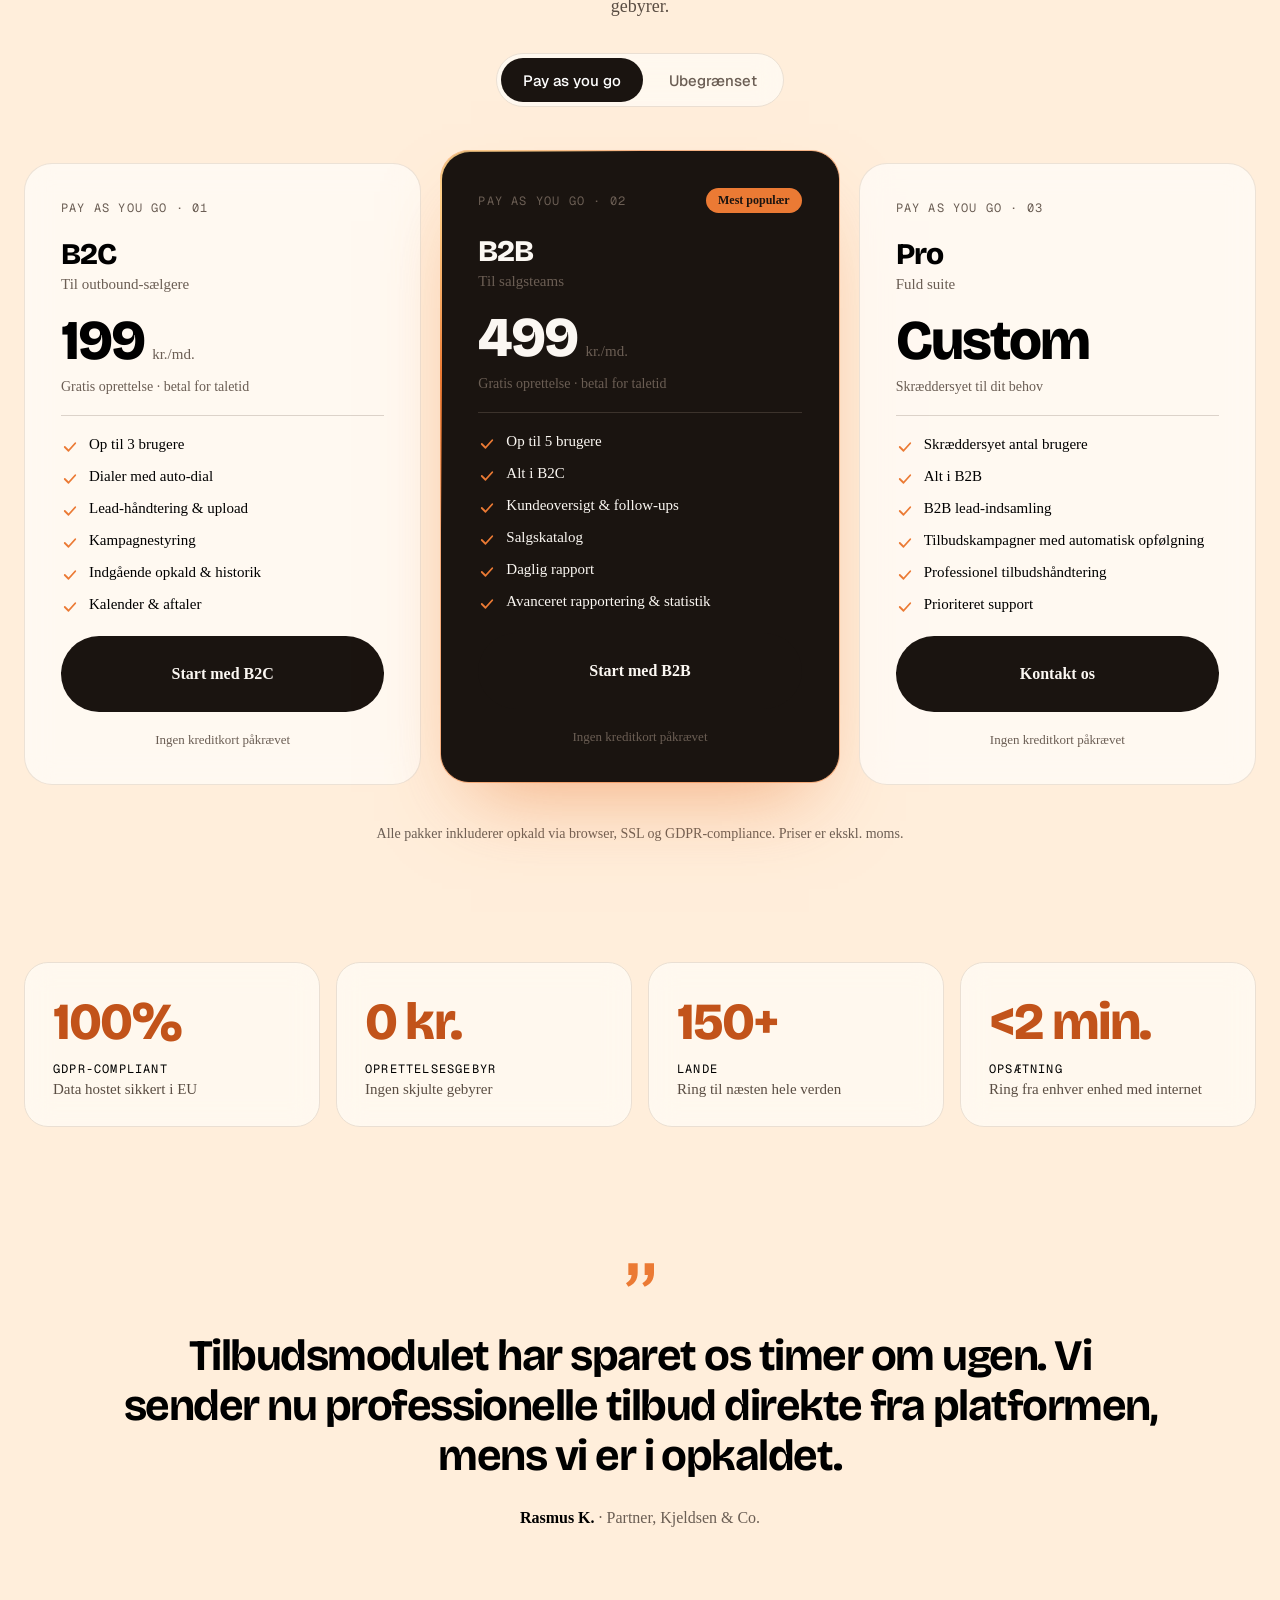
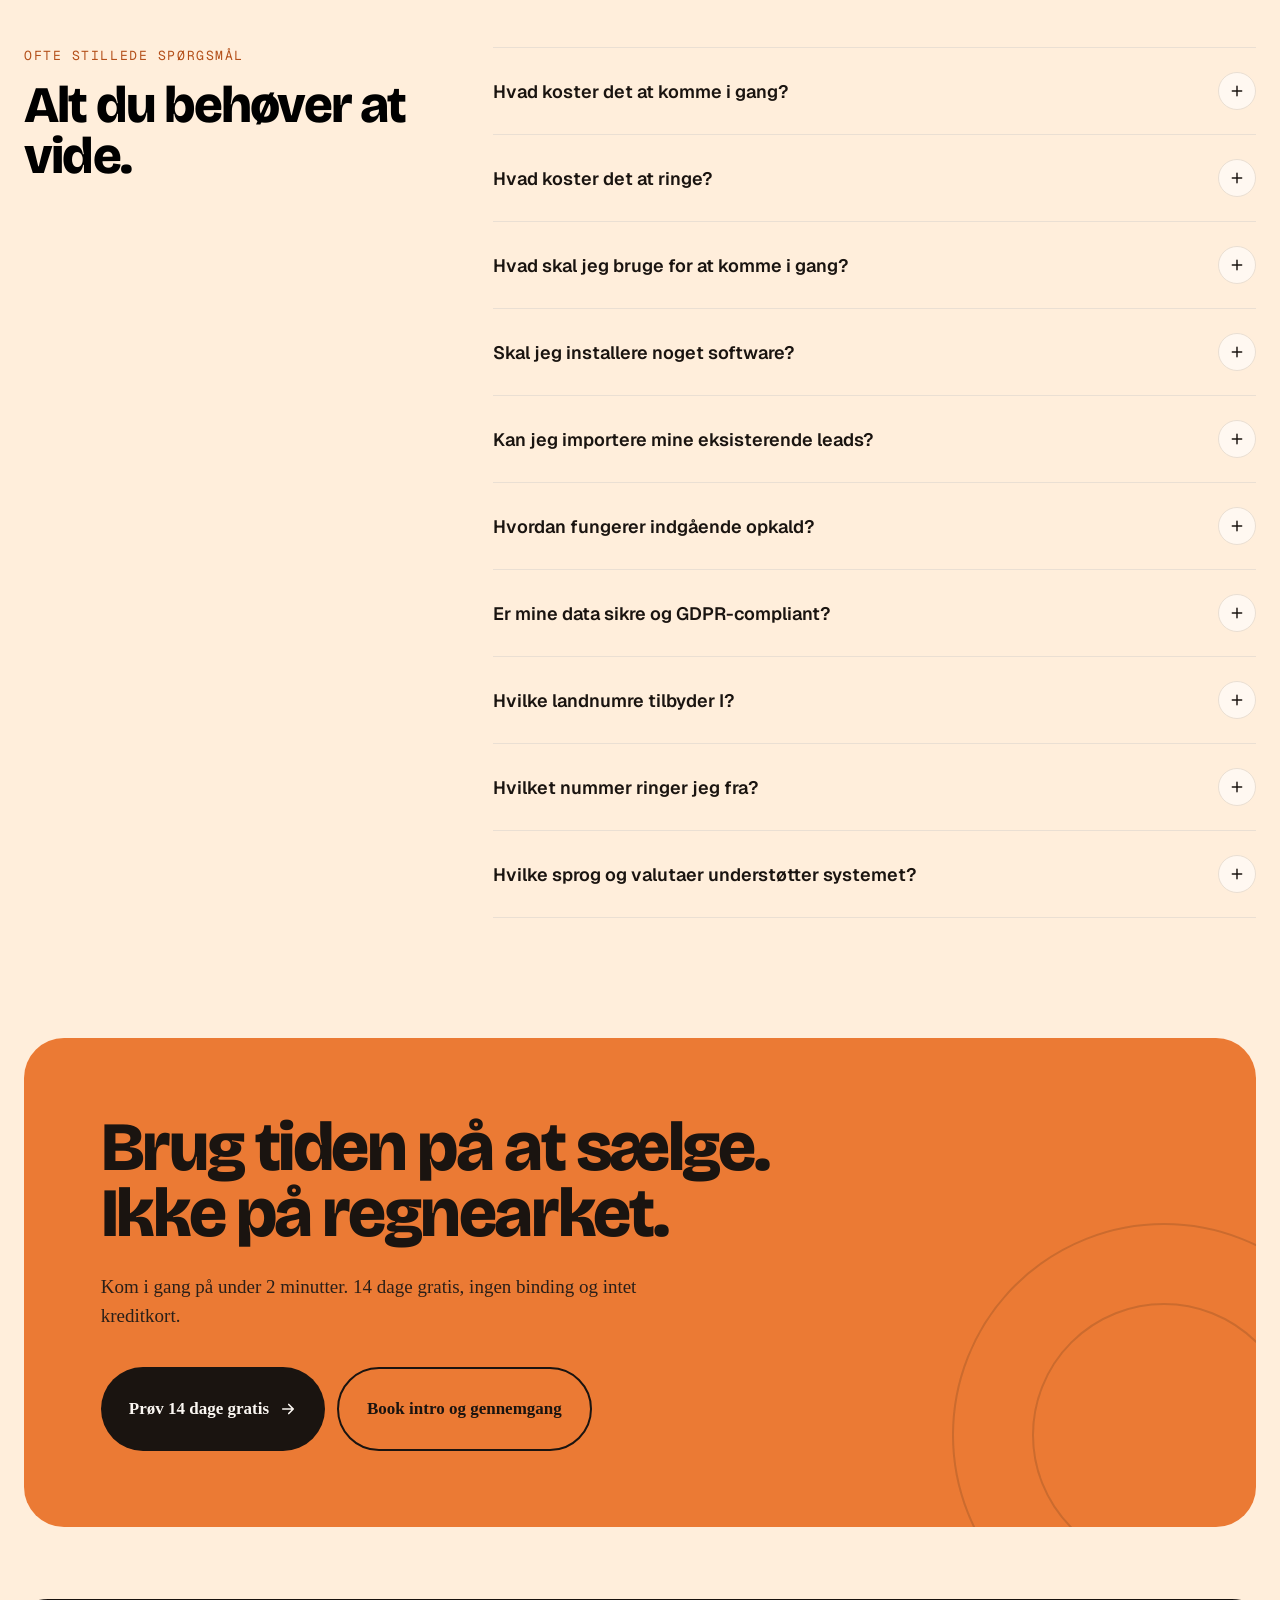
==== commit eacf9dad: "Hero: integrationslogoer erstatter statistik-bjælken Co-Authored-By: Claude Fable 5.1 <noreply@anthr" ====
--- a/index.html
+++ b/index.html
@@ -178,12 +178,11 @@
 </div>
 </div>
 
-<!-- stats -->
-<div class="reveal" style="position: relative; max-width: 1240px; margin: 72px auto 0; display: grid; grid-template-columns: repeat(auto-fit, minmax(220px, 1fr)); gap: 1px; background: rgba(234,223,211,.6); border: 1px solid rgba(234,223,211,.8); border-radius: 24px; overflow: hidden">
-<div style="background: rgba(255,255,255,.62); padding: 28px"><div class="disp count" style="font-size: 44px; font-weight: 800">+50</div><div style="color: #6B5E54; font-size: 15px; margin-top: 4px">aktive brugere på platformen</div></div>
-<div style="background: rgba(255,255,255,.62); padding: 28px"><div class="disp count" style="font-size: 44px; font-weight: 800">+10.000</div><div style="color: #6B5E54; font-size: 15px; margin-top: 4px">aktive leads på platformen</div></div>
-<div style="background: rgba(255,255,255,.62); padding: 28px"><div class="disp count" style="font-size: 44px; font-weight: 800">+280</div><div style="color: #6B5E54; font-size: 15px; margin-top: 4px">produkter i salgskataloger</div></div>
-<div style="background: rgba(255,255,255,.62); padding: 28px"><div class="disp count" style="font-size: 44px; font-weight: 800; color: #C2531A">+120.000</div><div style="color: #6B5E54; font-size: 15px; margin-top: 4px">minutter ringet gennem dialeren</div></div>
+<!-- integrationer i hero -->
+<div class="reveal hlogos glass" style="position: relative; max-width: 1240px; margin: 72px auto 0">
+<div class="hlogos-lbl"><span class="mono">INTEGRERER MED</span><span>Behold det, I allerede bruger</span></div>
+<div class="hlogos-row"><a class="hlogo" href="#integrationer" aria-label="Google Kalender"><span class="hlogo-ic"><img src="https://cdn.simpleicons.org/googlecalendar/4285F4" alt="" loading="lazy" onerror="this.parentNode.classList.add('nologo')"><b class="int-fallback">G</b></span><span>Google Kalender</span></a><a class="hlogo" href="#integrationer" aria-label="Outlook"><span class="hlogo-ic"><img src="https://cdn.simpleicons.org/microsoftoutlook/0078D4" alt="" loading="lazy" onerror="this.parentNode.classList.add('nologo')"><b class="int-fallback">O</b></span><span>Outlook</span></a><a class="hlogo" href="#integrationer" aria-label="Pipedrive"><span class="hlogo-ic"><img src="https://cdn.simpleicons.org/pipedrive/017737" alt="" loading="lazy" onerror="this.parentNode.classList.add('nologo')"><b class="int-fallback">P</b></span><span>Pipedrive</span></a><a class="hlogo" href="#integrationer" aria-label="Resend"><span class="hlogo-ic"><img src="https://cdn.simpleicons.org/resend/000000" alt="" loading="lazy" onerror="this.parentNode.classList.add('nologo')"><b class="int-fallback">R</b></span><span>Resend</span></a><a class="hlogo" href="#integrationer" aria-label="Mailgun"><span class="hlogo-ic"><img src="https://cdn.simpleicons.org/mailgun/F06B66" alt="" loading="lazy" onerror="this.parentNode.classList.add('nologo')"><b class="int-fallback">M</b></span><span>Mailgun</span></a></div>
+</div>
 <div class="cue" aria-hidden="true"><i></i><span>SCROLL</span></div>
 </div>
 </section>
--- a/assets/site.css
+++ b/assets/site.css
@@ -481,3 +481,20 @@
 .cmp-card[data-mode="b"] .cmp-cta{background:#FBF7F2}
 .cmp-flash{animation:cmpflash .6s}
 @keyframes cmpflash{0%{opacity:.4;transform:translateY(8px)}100%{opacity:1;transform:none}}
+
+/* ---- hero: integrationslogoer ---- */
+.hlogos{display:flex;flex-wrap:wrap;align-items:center;gap:20px 32px;padding:20px 28px;border-radius:24px;background:rgba(255,255,255,.62);border:1px solid rgba(234,223,211,.8)}
+.hlogos-lbl{display:flex;flex-direction:column;gap:2px;min-width:200px}
+.hlogos-lbl .mono{font-size:11px;letter-spacing:.14em;color:#B4501A}
+.hlogos-lbl span:last-child{font-size:14px;font-weight:500;color:#5A4D43}
+.hlogos-row{flex:1 1 560px;display:flex;flex-wrap:wrap;justify-content:space-around;gap:12px 24px}
+.hlogo{display:inline-flex;align-items:center;gap:10px;text-decoration:none;color:#3F352D;font-size:14px;font-weight:600;padding:6px 10px 6px 6px;border-radius:999px;transition:transform .35s cubic-bezier(.3,1.5,.5,1),background .3s;opacity:0;transform:translateY(10px)}
+.reveal.is-in .hlogo{animation:fadeUp .7s cubic-bezier(.2,.7,.2,1) forwards}
+.reveal.is-in .hlogo:nth-child(2){animation-delay:.08s}.reveal.is-in .hlogo:nth-child(3){animation-delay:.16s}.reveal.is-in .hlogo:nth-child(4){animation-delay:.24s}.reveal.is-in .hlogo:nth-child(5){animation-delay:.32s}
+.hlogo:hover{background:rgba(26,20,16,.05);transform:translateY(-3px)}
+.hlogo-ic{width:40px;height:40px;border-radius:12px;background:#FFFFFF;border:1px solid #EADFD3;display:flex;align-items:center;justify-content:center;position:relative;transition:transform .35s cubic-bezier(.3,1.5,.5,1)}
+.hlogo:hover .hlogo-ic{transform:rotate(-8deg) scale(1.1)}
+.hlogo-ic img{width:22px;height:22px;display:block}
+.hlogo-ic .int-fallback{font-size:16px}
+.hlogo-ic.nologo img{display:none}.hlogo-ic.nologo .int-fallback{display:block}
+@media (max-width:760px){.hlogos{padding:18px}.hlogos-row{justify-content:flex-start}.hlogo span:last-child{display:none}.hlogo{padding:4px}}
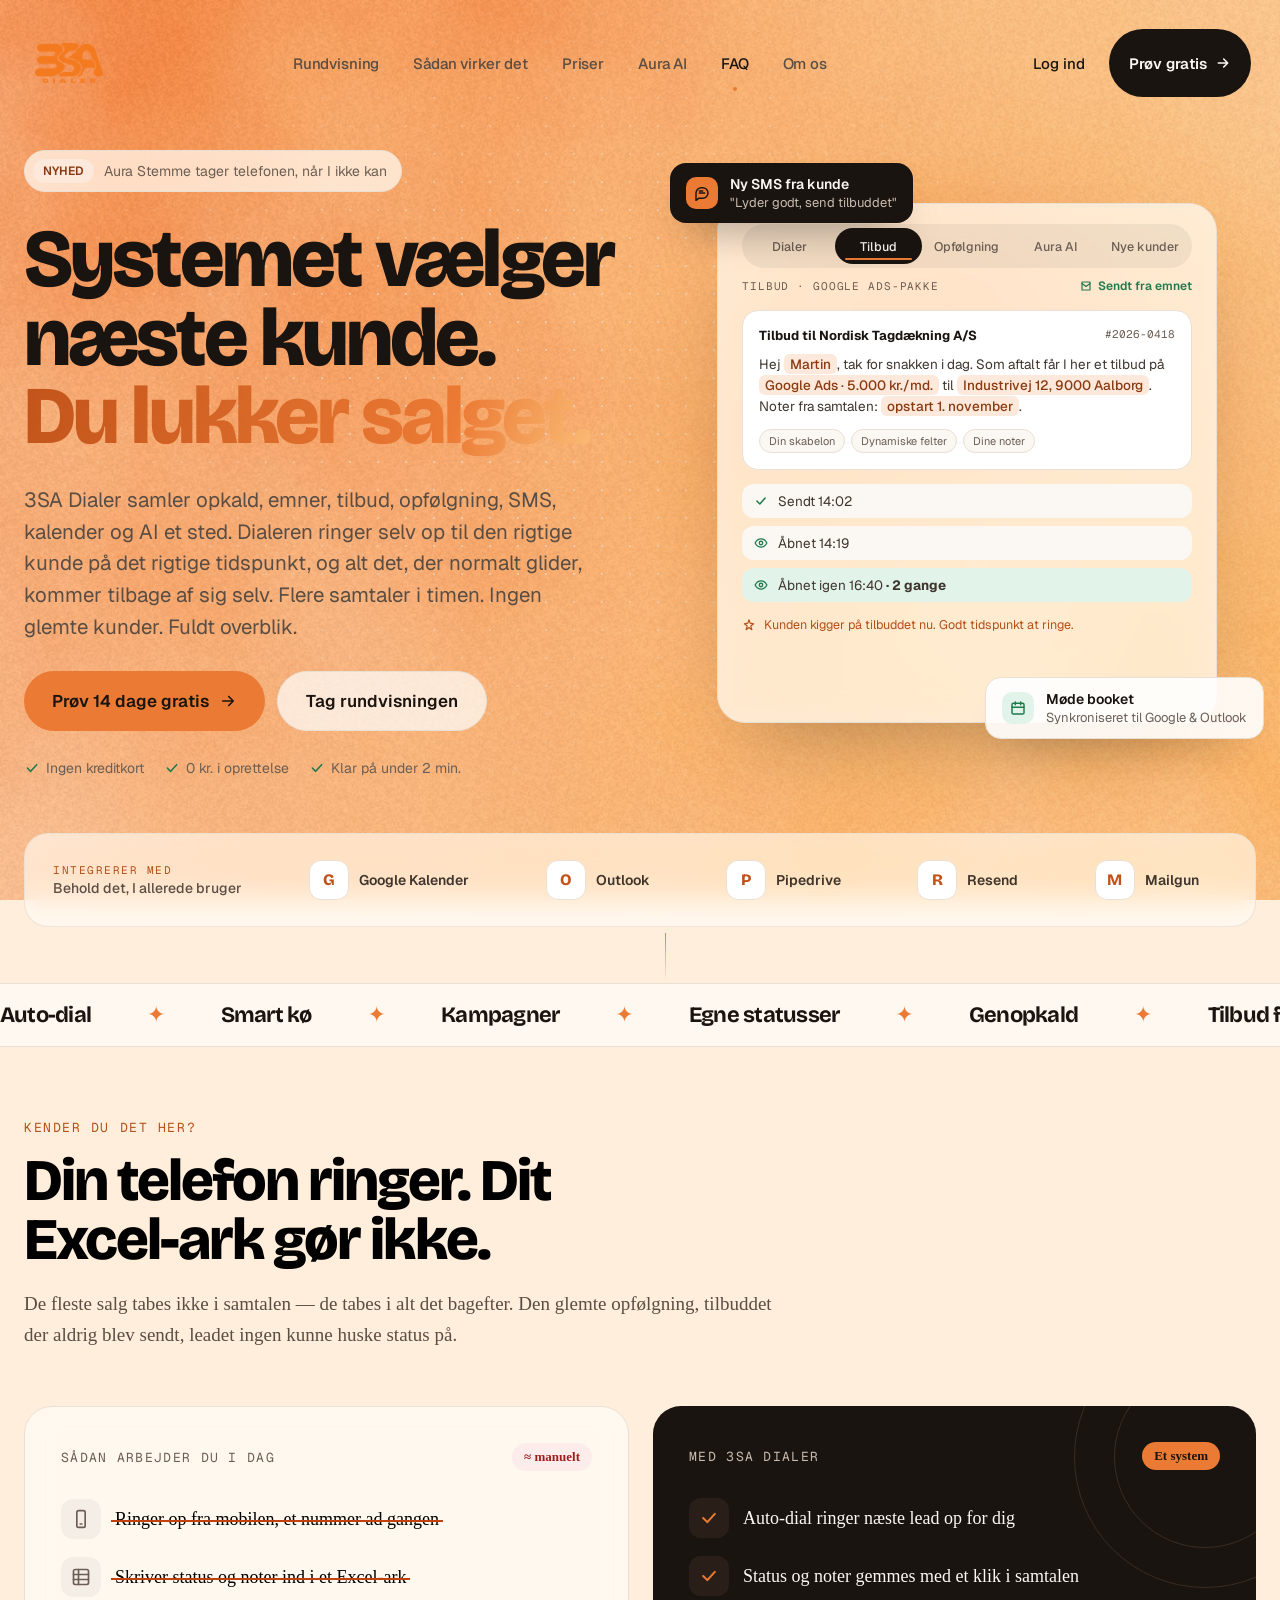
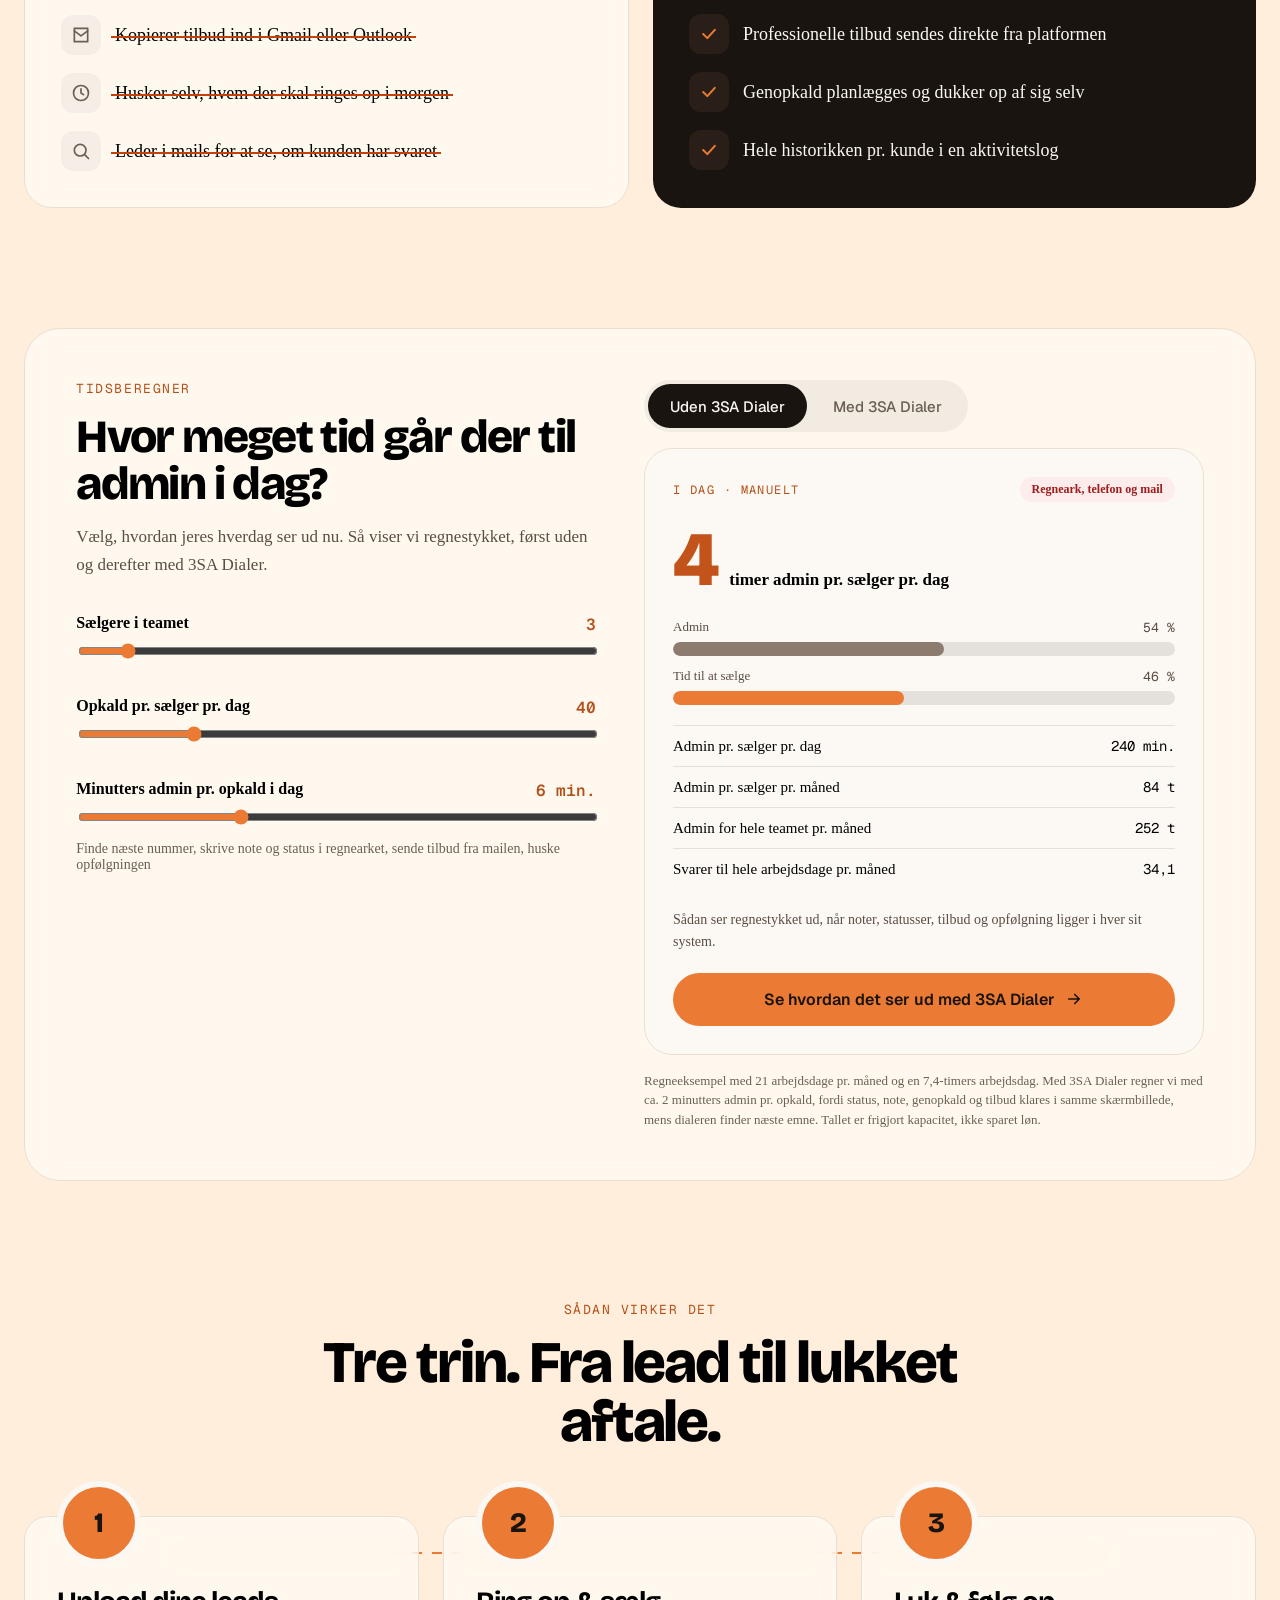
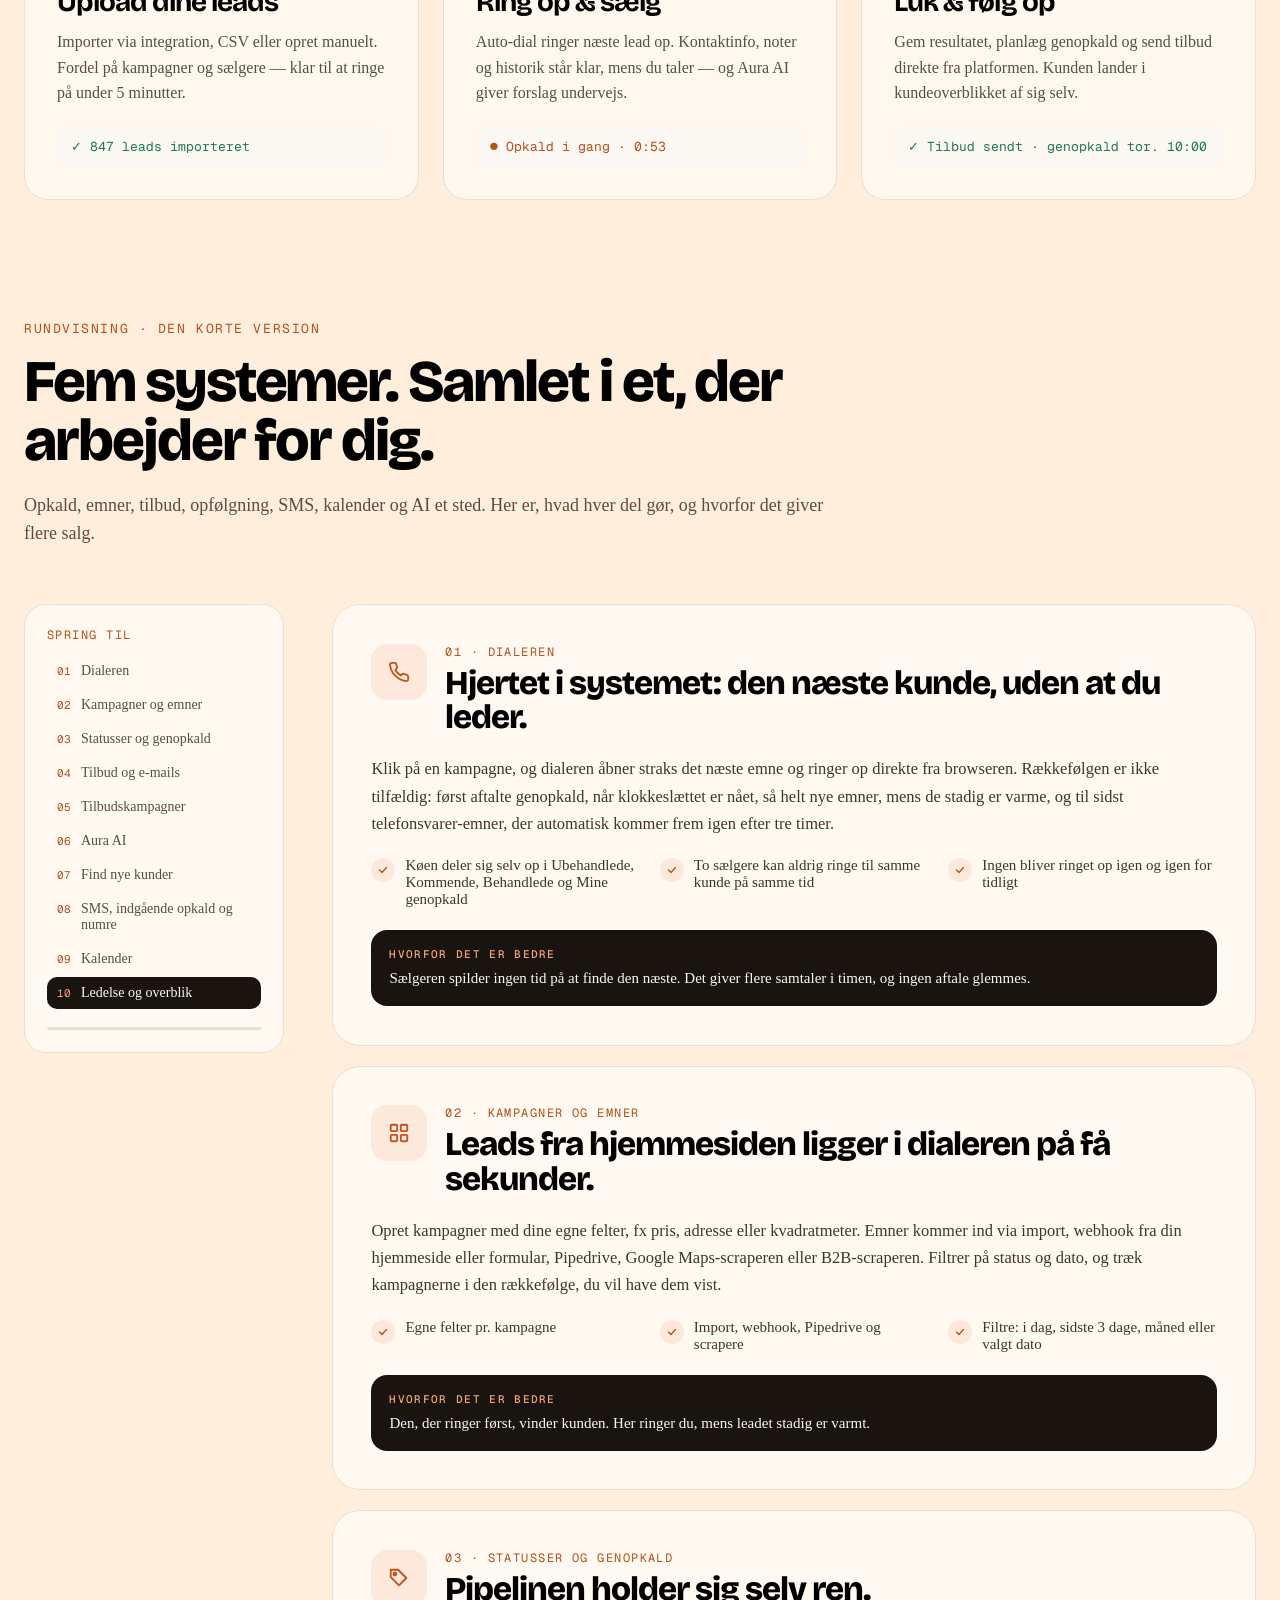
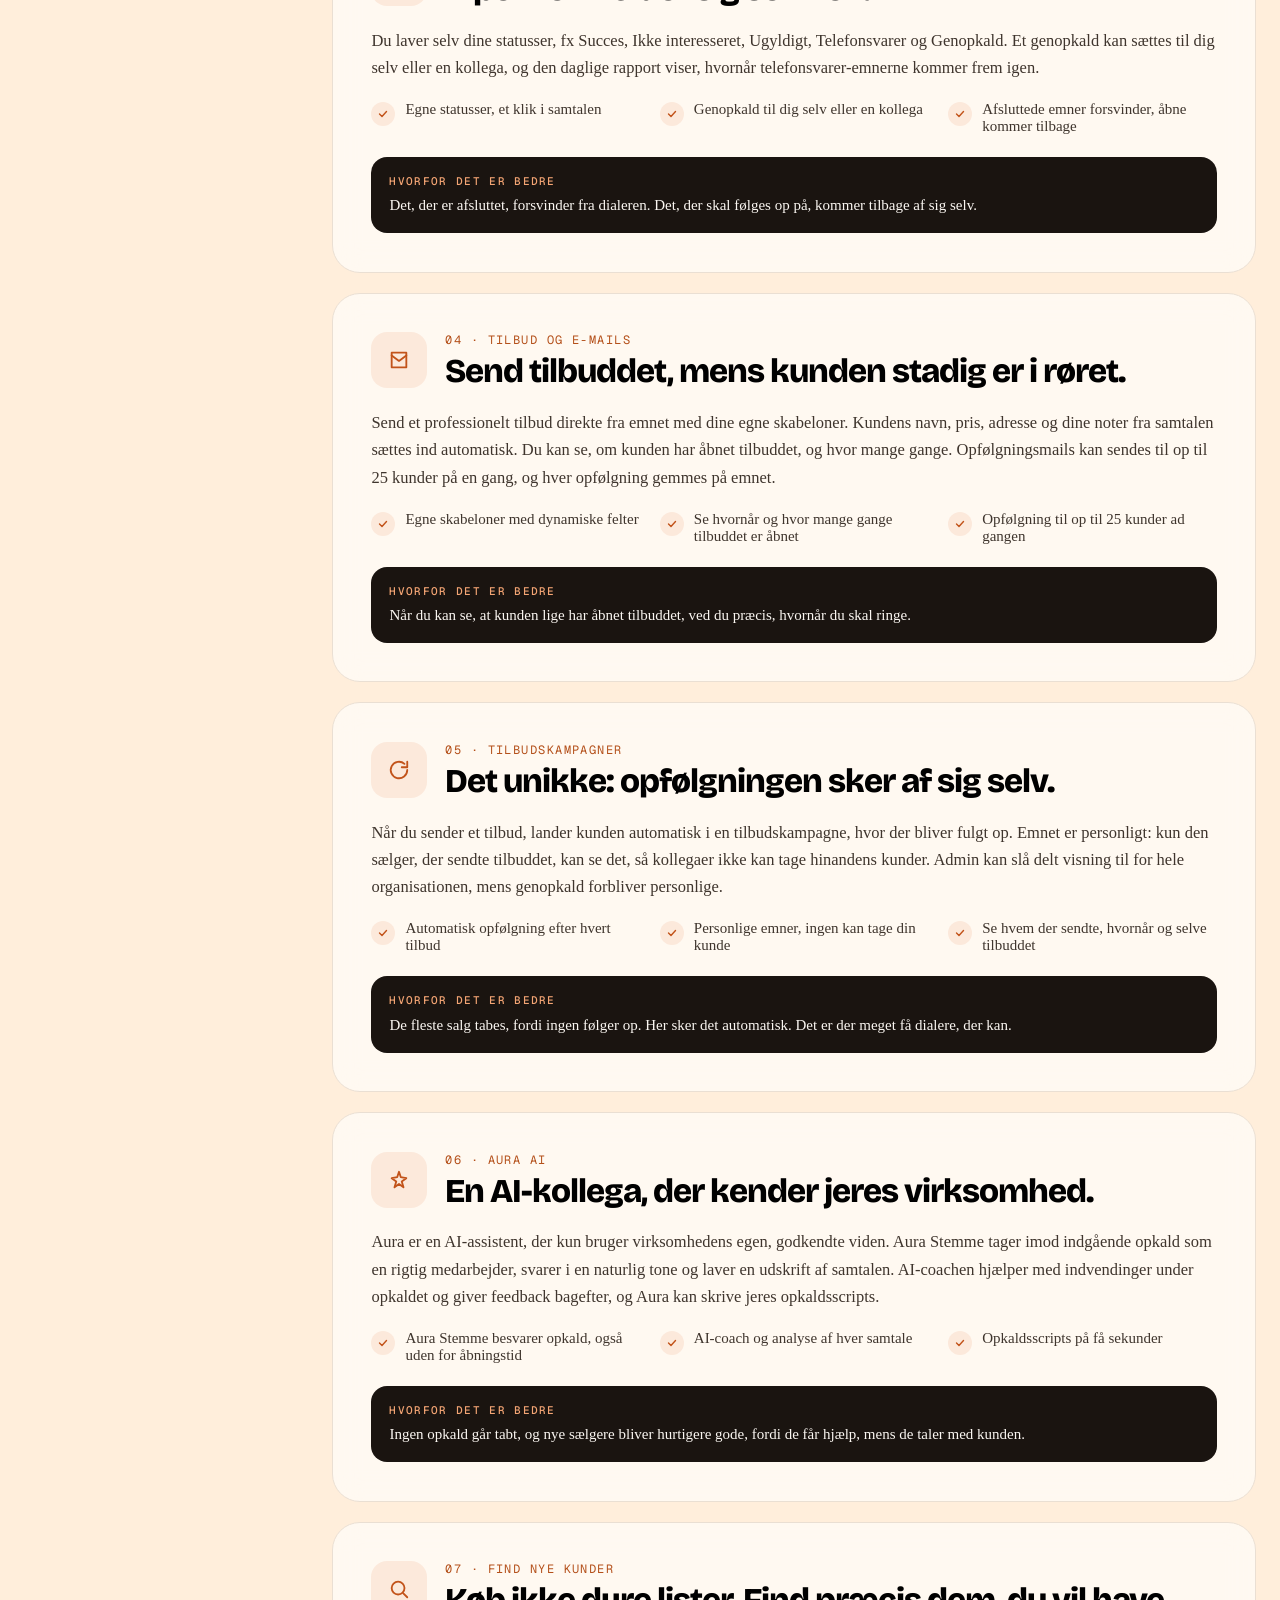
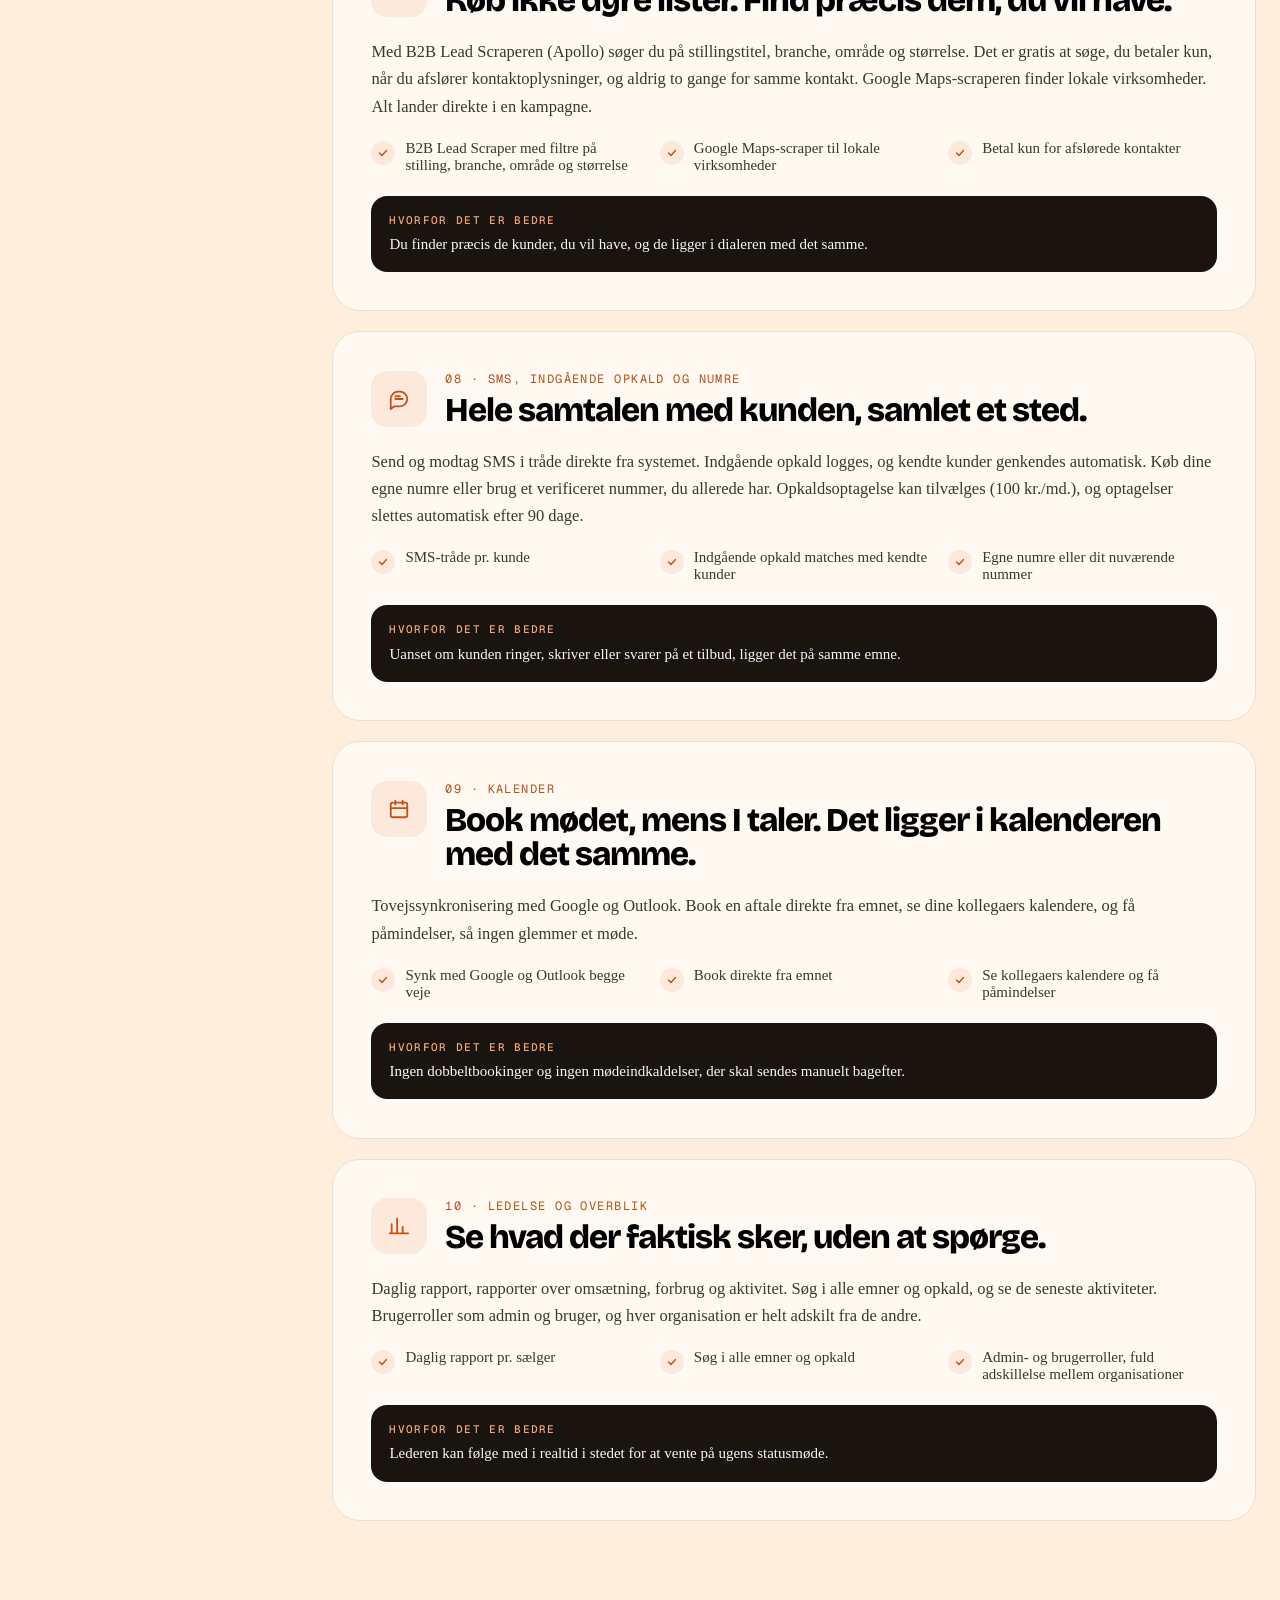
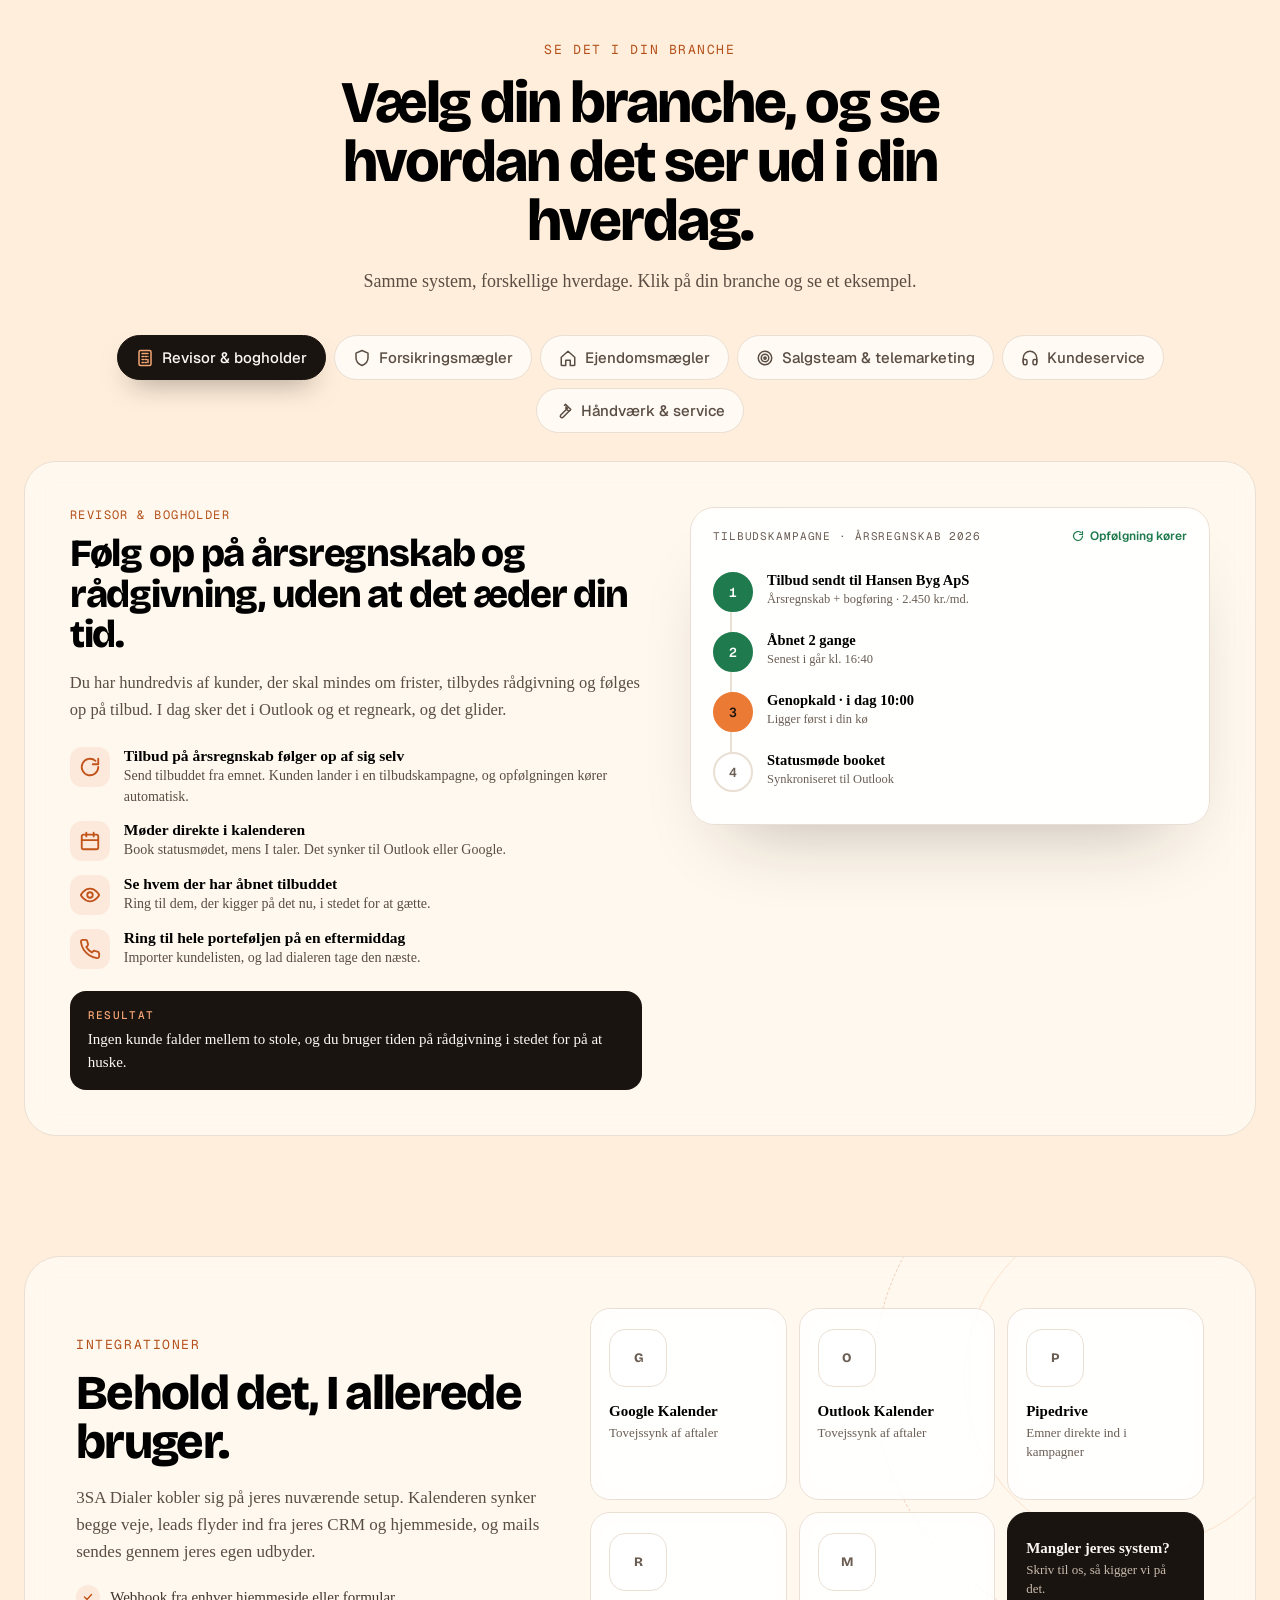
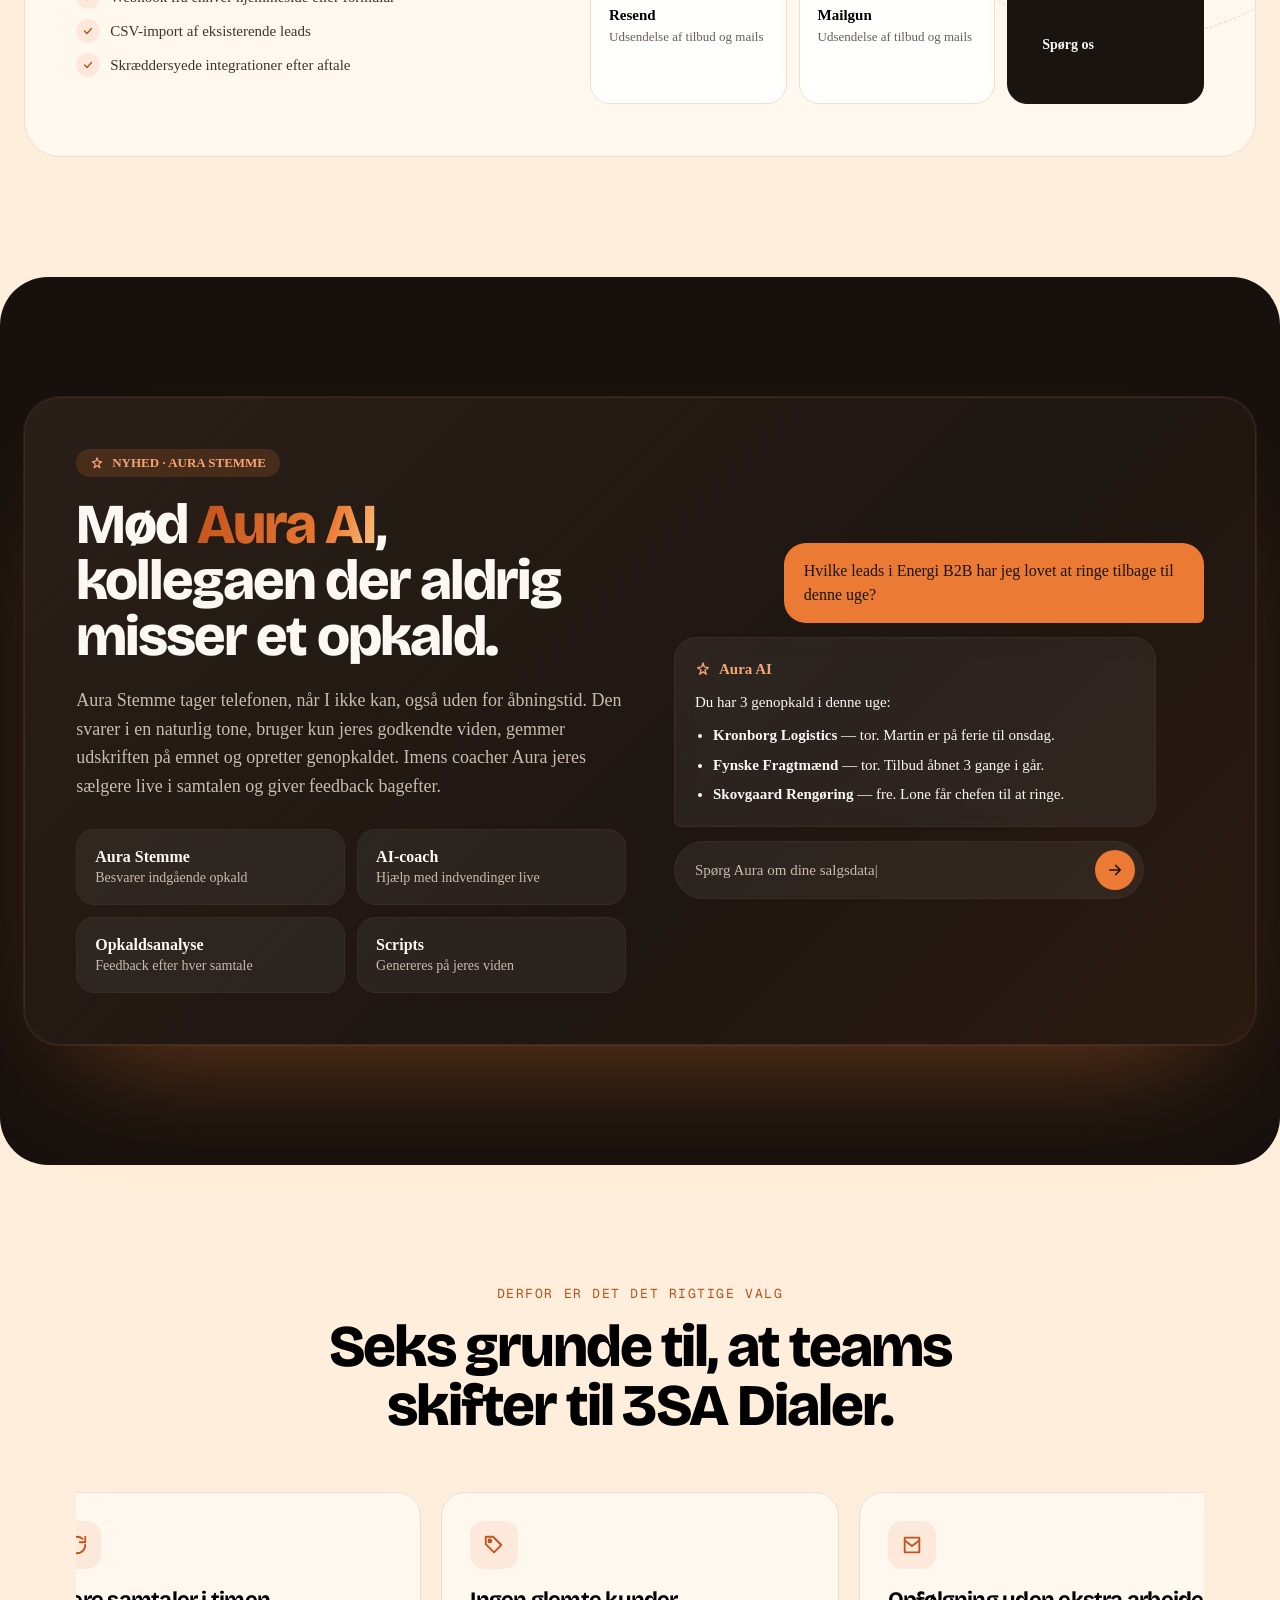
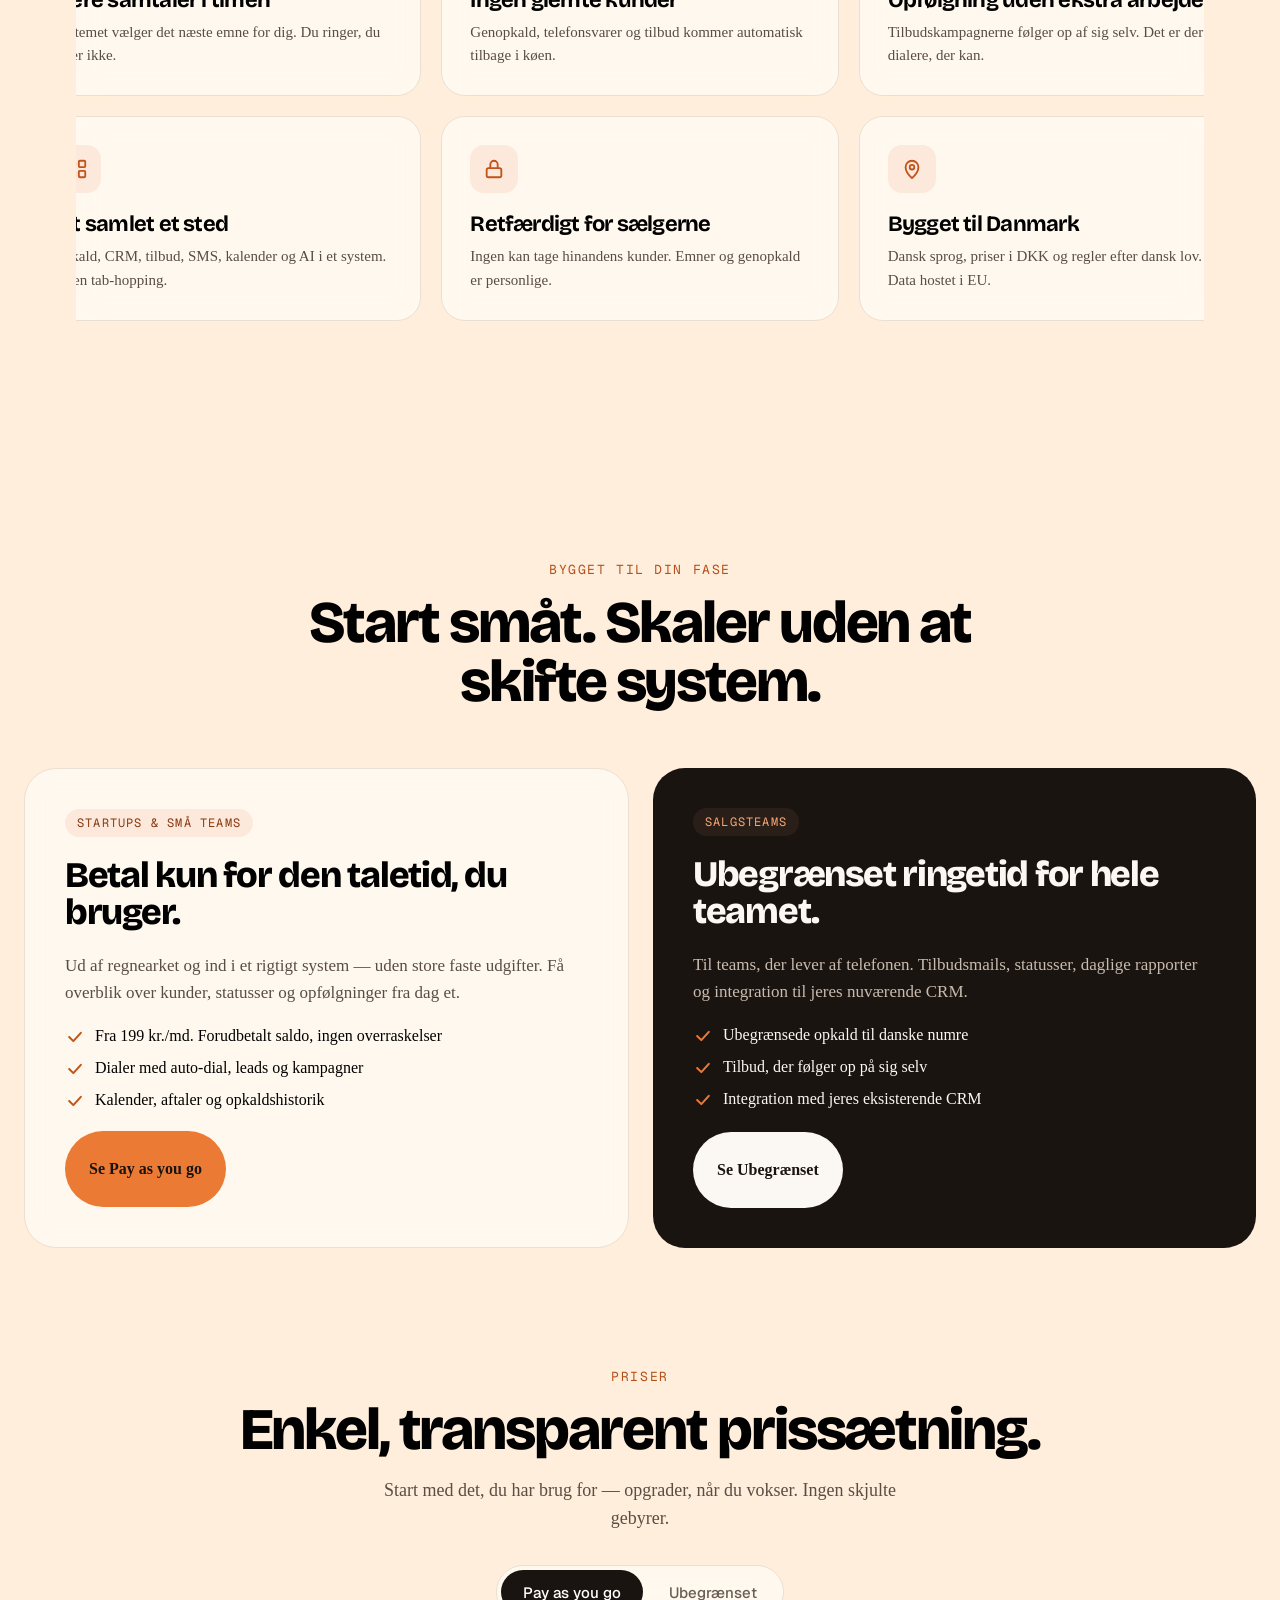
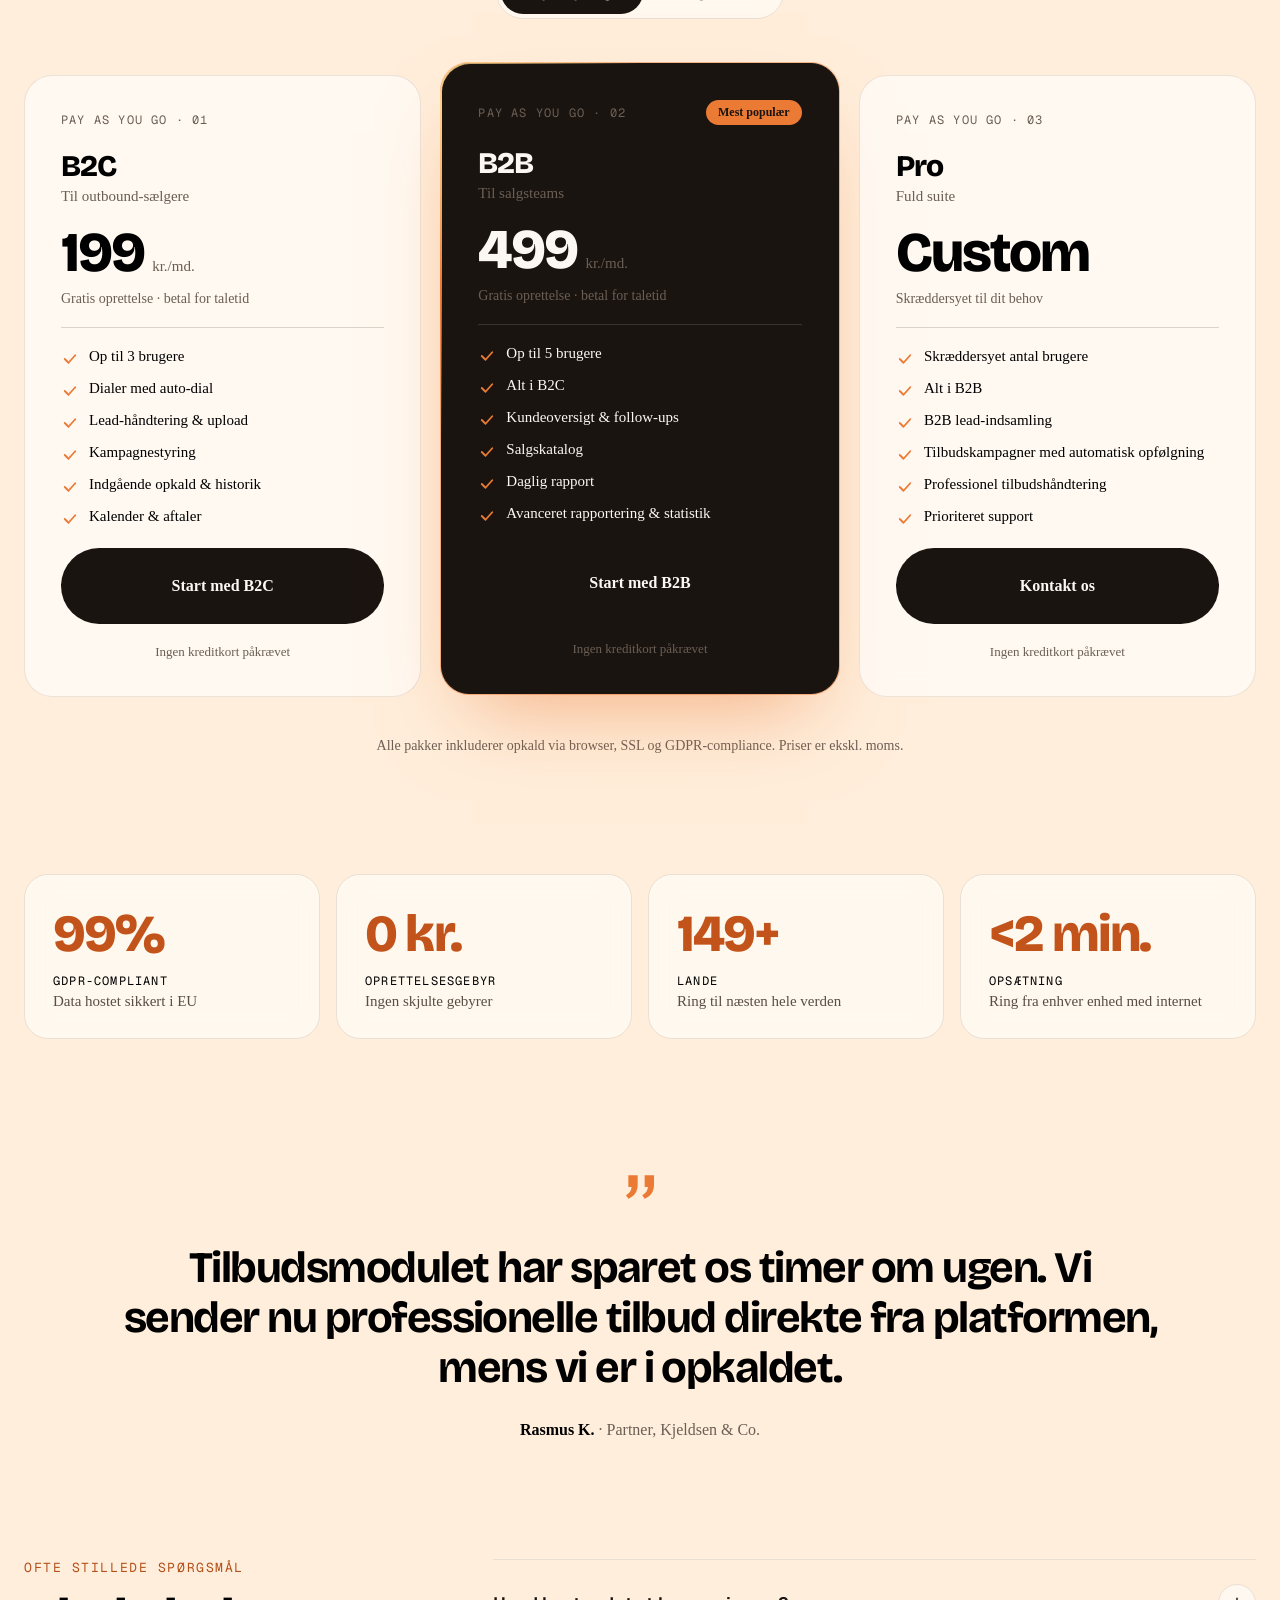
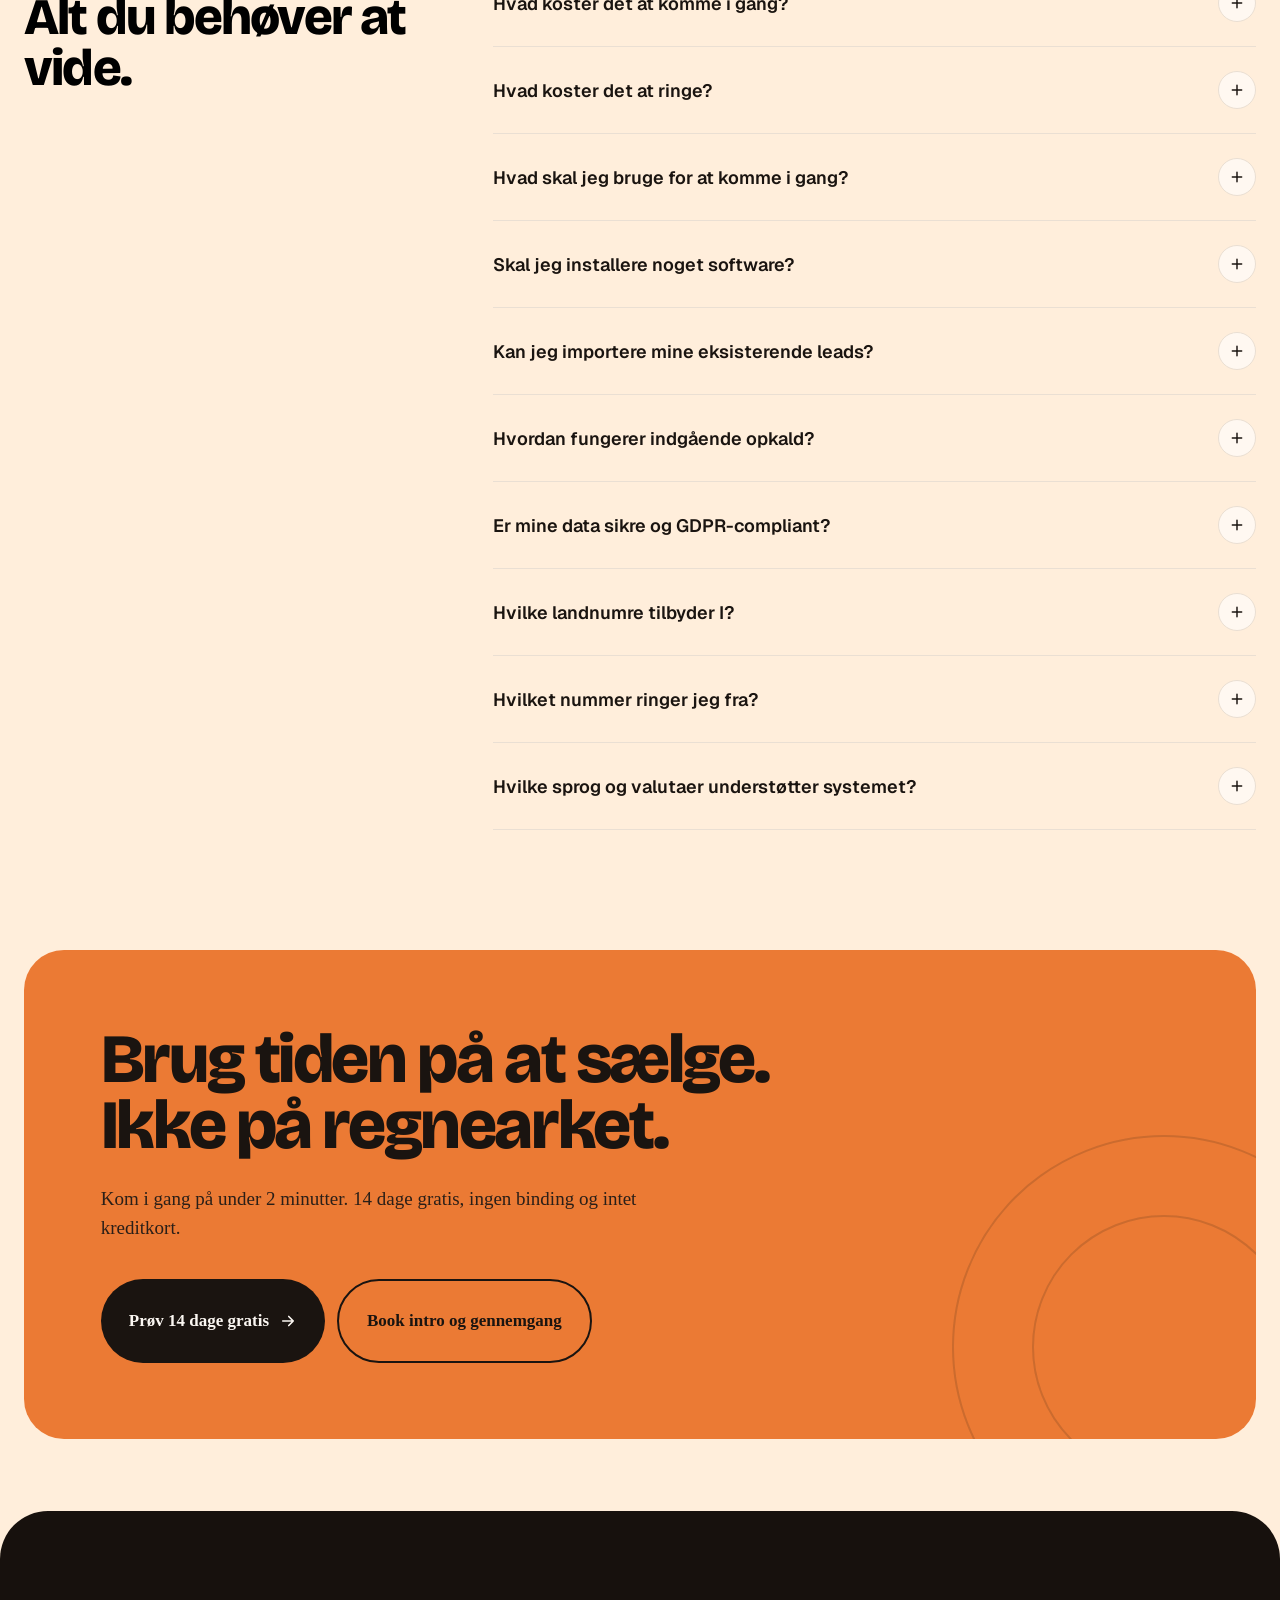
==== commit 4cb15cea: "Forside: mindre luft omkring marquee, opdaterede marquee-ord Co-Authored-By: Claude Fable 5.1 <norep" ====
--- a/index.html
+++ b/index.html
@@ -60,7 +60,7 @@
 <div class="lp" style="font-family: 'Geist', system-ui, sans-serif; color: #1A1410; overflow: hidden">
 
 <!-- ============ HERO ============ -->
-<section id="top" style="position: relative; padding: 150px 24px 80px">
+<section id="top" style="position: relative; padding: 150px 24px 56px">
 <div style="position: absolute; inset: 0; background-image: radial-gradient(#E6D9CB 1px, transparent 1px); background-size: 28px 28px; opacity: .7; -webkit-mask-image: radial-gradient(ellipse 70% 60% at 50% 40%, #000 30%, transparent 80%); mask-image: radial-gradient(ellipse 70% 60% at 50% 40%, #000 30%, transparent 80%); pointer-events: none" aria-hidden="true" data-parallax="0.25"></div>
 <div style="position: relative; max-width: 1240px; margin: 0 auto; display: flex; flex-wrap: wrap; gap: 56px; align-items: center">
 
@@ -179,7 +179,7 @@
 </div>
 
 <!-- integrationer i hero -->
-<div class="reveal hlogos glass" style="position: relative; max-width: 1240px; margin: 72px auto 0">
+<div class="reveal hlogos glass" style="position: relative; max-width: 1240px; margin: 56px auto 0">
 <div class="hlogos-lbl"><span class="mono">INTEGRERER MED</span><span>Behold det, I allerede bruger</span></div>
 <div class="hlogos-row"><a class="hlogo" href="#integrationer" aria-label="Google Kalender"><span class="hlogo-ic"><img src="https://cdn.simpleicons.org/googlecalendar/4285F4" alt="" loading="lazy" onerror="this.parentNode.classList.add('nologo')"><b class="int-fallback">G</b></span><span>Google Kalender</span></a><a class="hlogo" href="#integrationer" aria-label="Outlook"><span class="hlogo-ic"><img src="https://cdn.simpleicons.org/microsoftoutlook/0078D4" alt="" loading="lazy" onerror="this.parentNode.classList.add('nologo')"><b class="int-fallback">O</b></span><span>Outlook</span></a><a class="hlogo" href="#integrationer" aria-label="Pipedrive"><span class="hlogo-ic"><img src="https://cdn.simpleicons.org/pipedrive/017737" alt="" loading="lazy" onerror="this.parentNode.classList.add('nologo')"><b class="int-fallback">P</b></span><span>Pipedrive</span></a><a class="hlogo" href="#integrationer" aria-label="Resend"><span class="hlogo-ic"><img src="https://cdn.simpleicons.org/resend/000000" alt="" loading="lazy" onerror="this.parentNode.classList.add('nologo')"><b class="int-fallback">R</b></span><span>Resend</span></a><a class="hlogo" href="#integrationer" aria-label="Mailgun"><span class="hlogo-ic"><img src="https://cdn.simpleicons.org/mailgun/F06B66" alt="" loading="lazy" onerror="this.parentNode.classList.add('nologo')"><b class="int-fallback">M</b></span><span>Mailgun</span></a></div>
 </div>
@@ -190,14 +190,14 @@
 <!-- marquee -->
 <div style="border-top: 1px solid #EADFD3; border-bottom: 1px solid #EADFD3; background: rgba(255,255,255,.62); padding: 18px 0; overflow: hidden" aria-hidden="true">
 <div id="marq" style="will-change:transform"><div class="track disp" style="font-size: 22px; font-weight: 700; color: #1A1410">
-<span>Auto-dial</span><span style="color: #EB7A34">✦</span><span>Kampagner</span><span style="color: #EB7A34">✦</span><span>Statusser</span><span style="color: #EB7A34">✦</span><span>Genopkald</span><span style="color: #EB7A34">✦</span><span>Tilbudsmails</span><span style="color: #EB7A34">✦</span><span>Kundeoverblik</span><span style="color: #EB7A34">✦</span><span>Daglig rapport</span><span style="color: #EB7A34">✦</span><span>Salgskatalog</span><span style="color: #EB7A34">✦</span><span>Aura AI</span><span style="color: #EB7A34">✦</span>
-<span>Auto-dial</span><span style="color: #EB7A34">✦</span><span>Kampagner</span><span style="color: #EB7A34">✦</span><span>Statusser</span><span style="color: #EB7A34">✦</span><span>Genopkald</span><span style="color: #EB7A34">✦</span><span>Tilbudsmails</span><span style="color: #EB7A34">✦</span><span>Kundeoverblik</span><span style="color: #EB7A34">✦</span><span>Daglig rapport</span><span style="color: #EB7A34">✦</span><span>Salgskatalog</span><span style="color: #EB7A34">✦</span><span>Aura AI</span><span style="color: #EB7A34">✦</span>
+<span>Auto-dial</span><span style="color: #EB7A34">✦</span><span>Smart kø</span><span style="color: #EB7A34">✦</span><span>Kampagner</span><span style="color: #EB7A34">✦</span><span>Egne statusser</span><span style="color: #EB7A34">✦</span><span>Genopkald</span><span style="color: #EB7A34">✦</span><span>Tilbud fra emnet</span><span style="color: #EB7A34">✦</span><span>Åbningssporing</span><span style="color: #EB7A34">✦</span><span>Tilbudskampagner</span><span style="color: #EB7A34">✦</span><span>Aura Stemme</span><span style="color: #EB7A34">✦</span><span>AI-coach</span><span style="color: #EB7A34">✦</span><span>B2B Lead Scraper</span><span style="color: #EB7A34">✦</span><span>Google Maps-scraper</span><span style="color: #EB7A34">✦</span><span>SMS</span><span style="color: #EB7A34">✦</span><span>Indgående opkald</span><span style="color: #EB7A34">✦</span><span>Kalender</span><span style="color: #EB7A34">✦</span><span>Daglig rapport</span><span style="color: #EB7A34">✦</span>
+<span>Auto-dial</span><span style="color: #EB7A34">✦</span><span>Smart kø</span><span style="color: #EB7A34">✦</span><span>Kampagner</span><span style="color: #EB7A34">✦</span><span>Egne statusser</span><span style="color: #EB7A34">✦</span><span>Genopkald</span><span style="color: #EB7A34">✦</span><span>Tilbud fra emnet</span><span style="color: #EB7A34">✦</span><span>Åbningssporing</span><span style="color: #EB7A34">✦</span><span>Tilbudskampagner</span><span style="color: #EB7A34">✦</span><span>Aura Stemme</span><span style="color: #EB7A34">✦</span><span>AI-coach</span><span style="color: #EB7A34">✦</span><span>B2B Lead Scraper</span><span style="color: #EB7A34">✦</span><span>Google Maps-scraper</span><span style="color: #EB7A34">✦</span><span>SMS</span><span style="color: #EB7A34">✦</span><span>Indgående opkald</span><span style="color: #EB7A34">✦</span><span>Kalender</span><span style="color: #EB7A34">✦</span><span>Daglig rapport</span><span style="color: #EB7A34">✦</span>
 </div>
 </div>
 </div>
 
 <!-- ============ FØR / EFTER ============ -->
-<section style="padding: 120px 24px">
+<section style="padding: 72px 24px 120px">
 <div style="max-width: 1240px; margin: 0 auto">
 <div class="reveal" style="max-width: 760px">
 <div class="mono" style="font-size: 13px; letter-spacing: .12em; color: #B4501A">KENDER DU DET HER?</div>
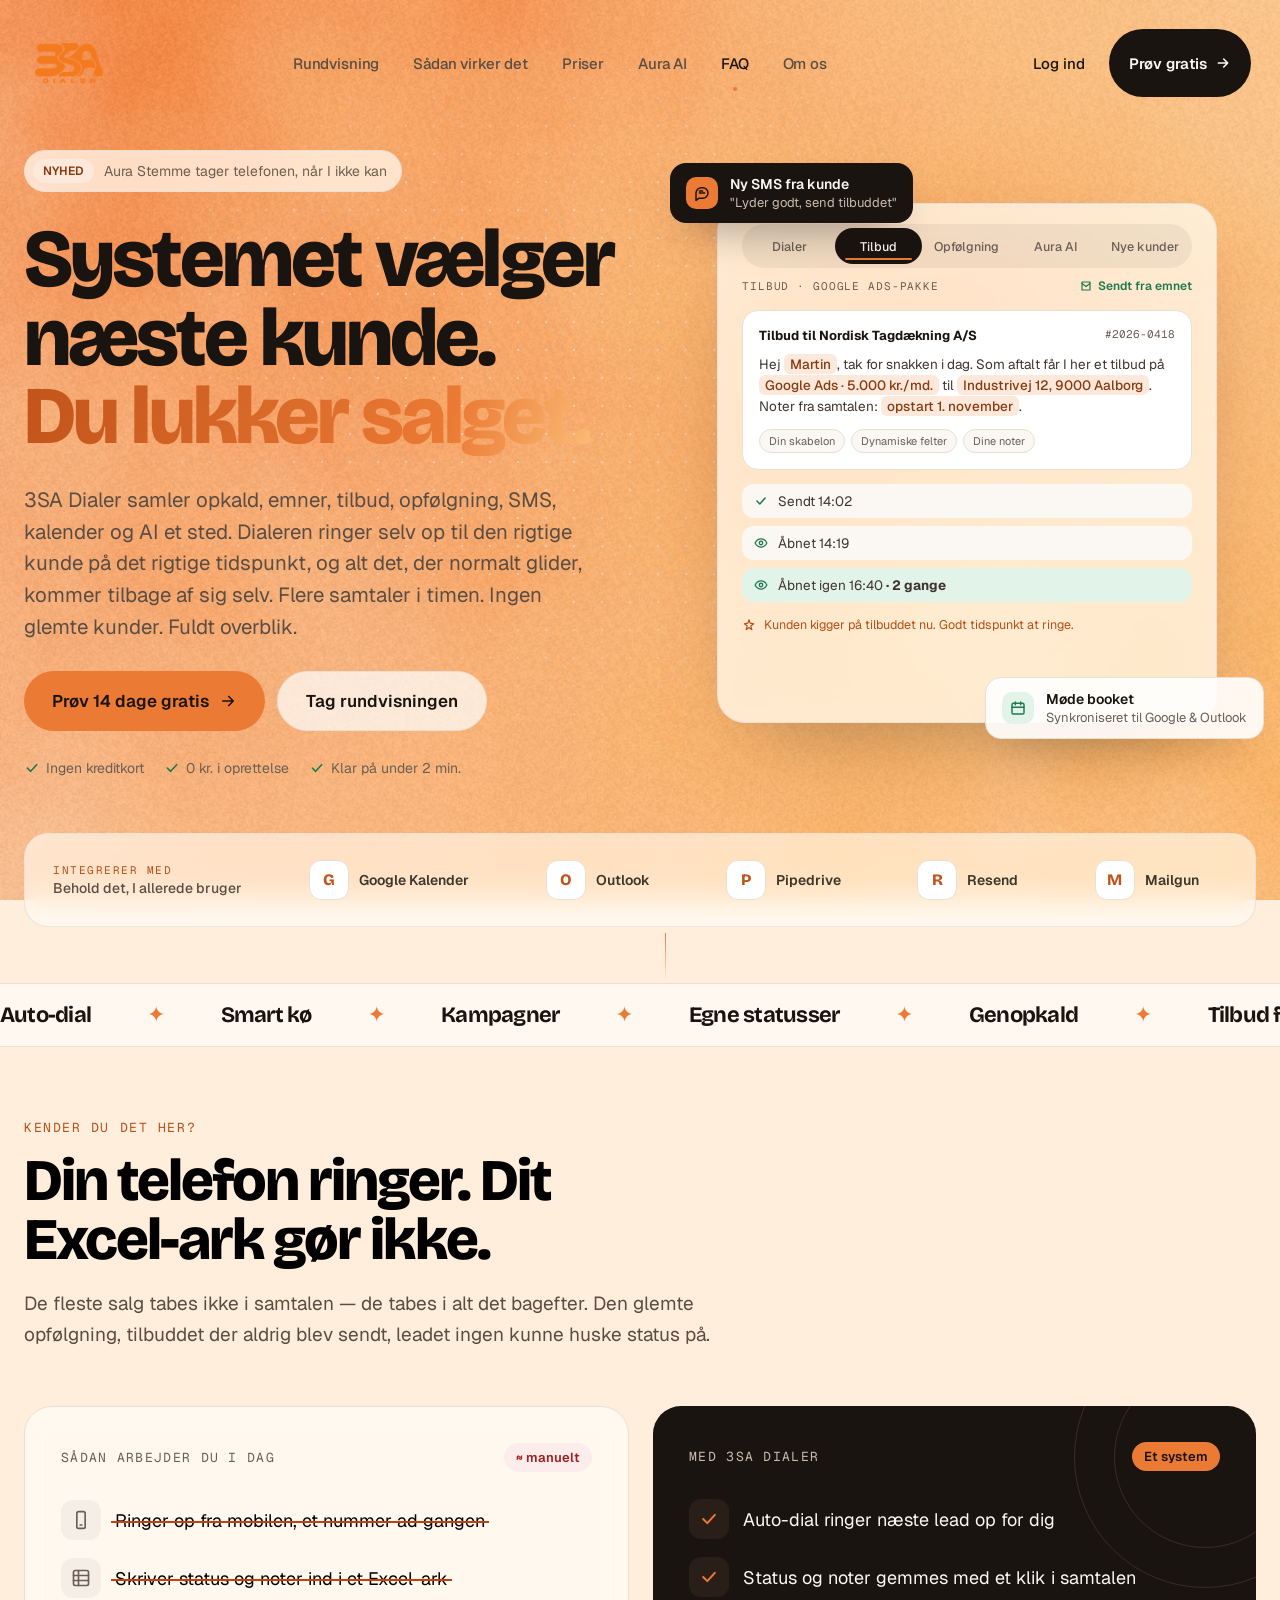
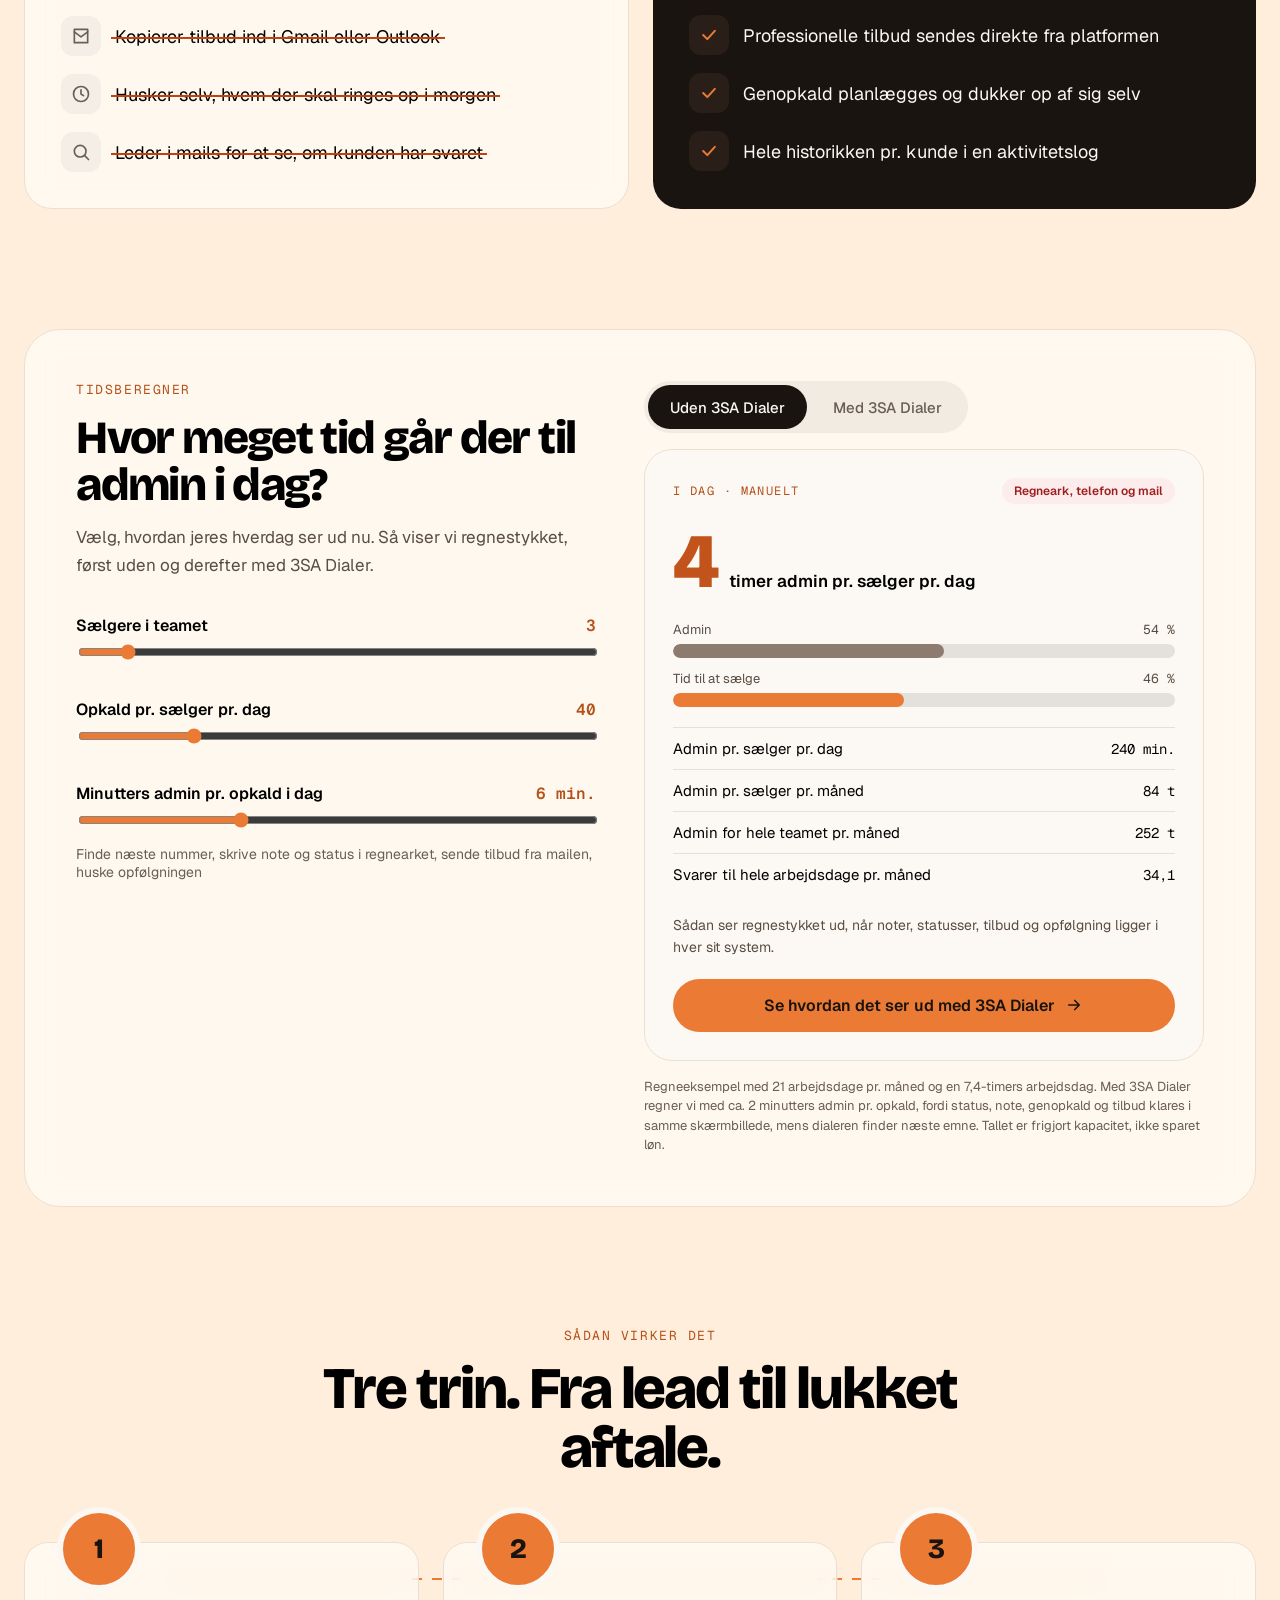
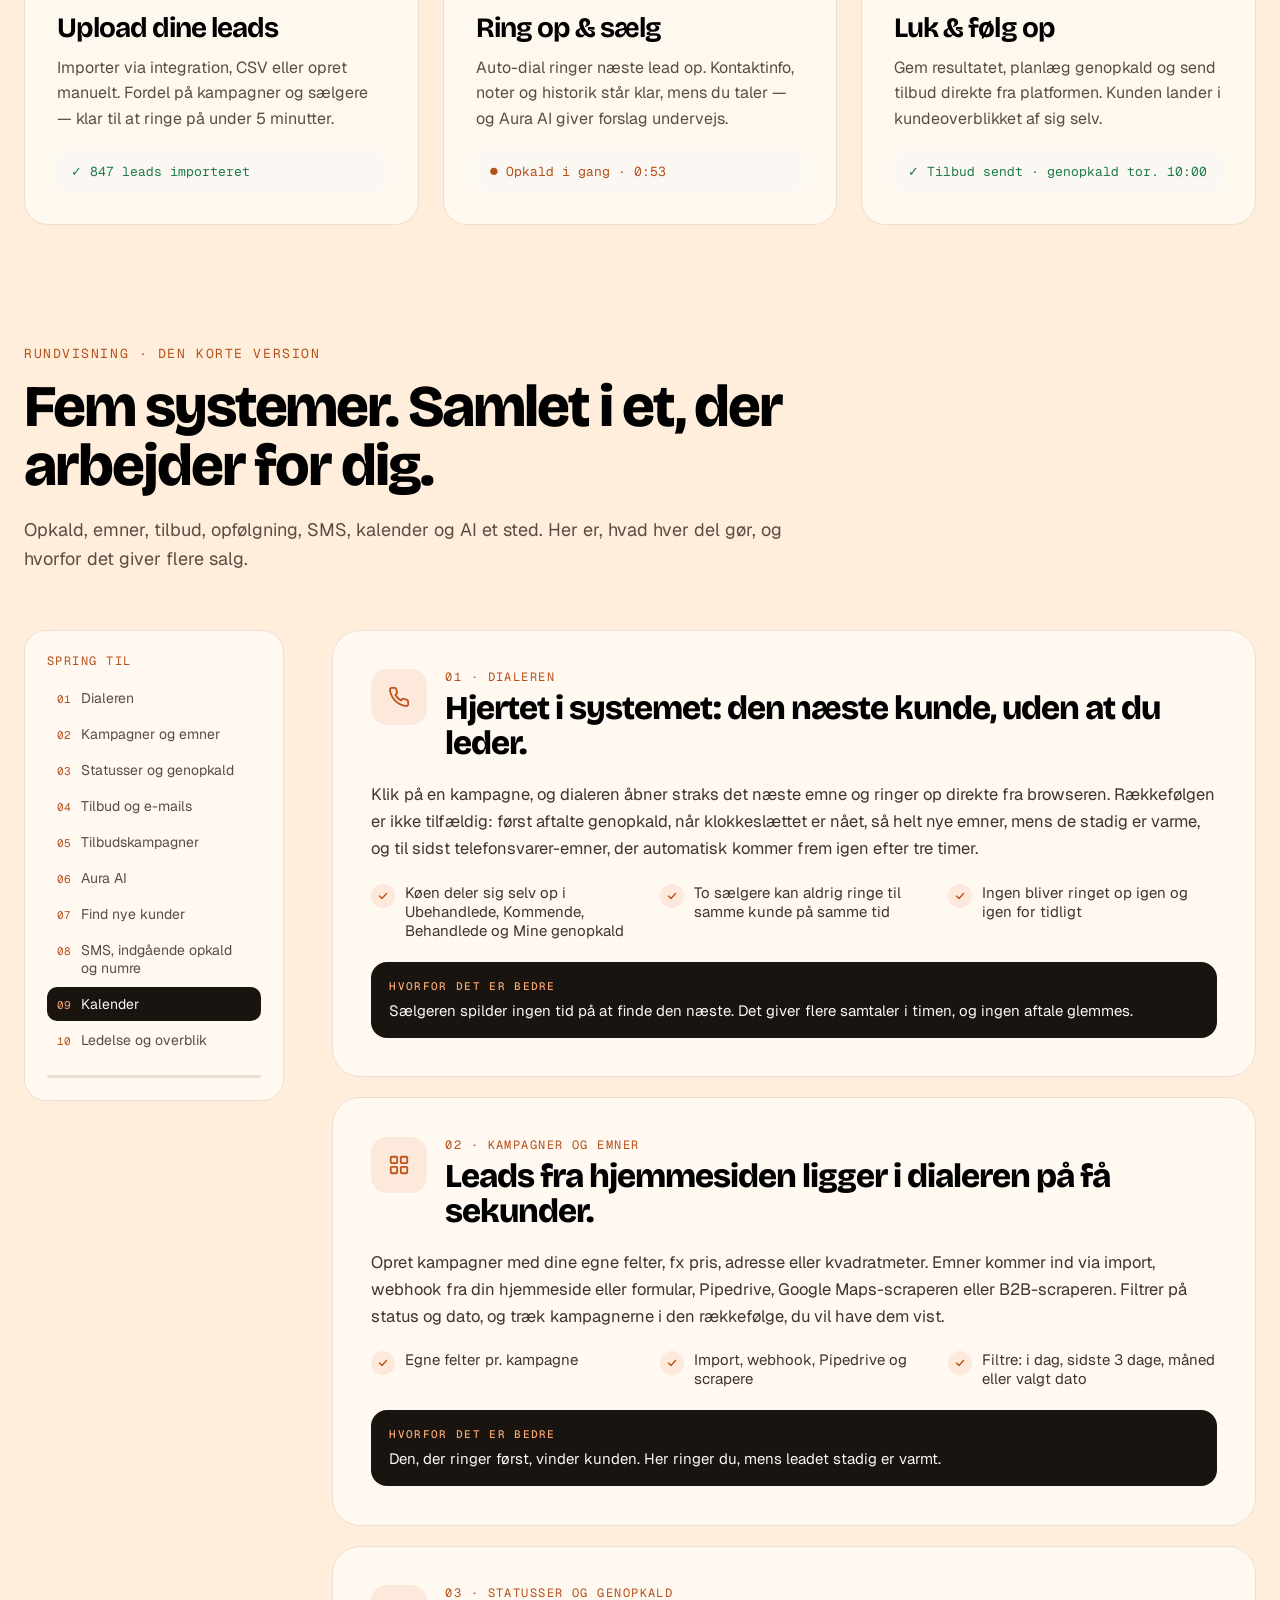
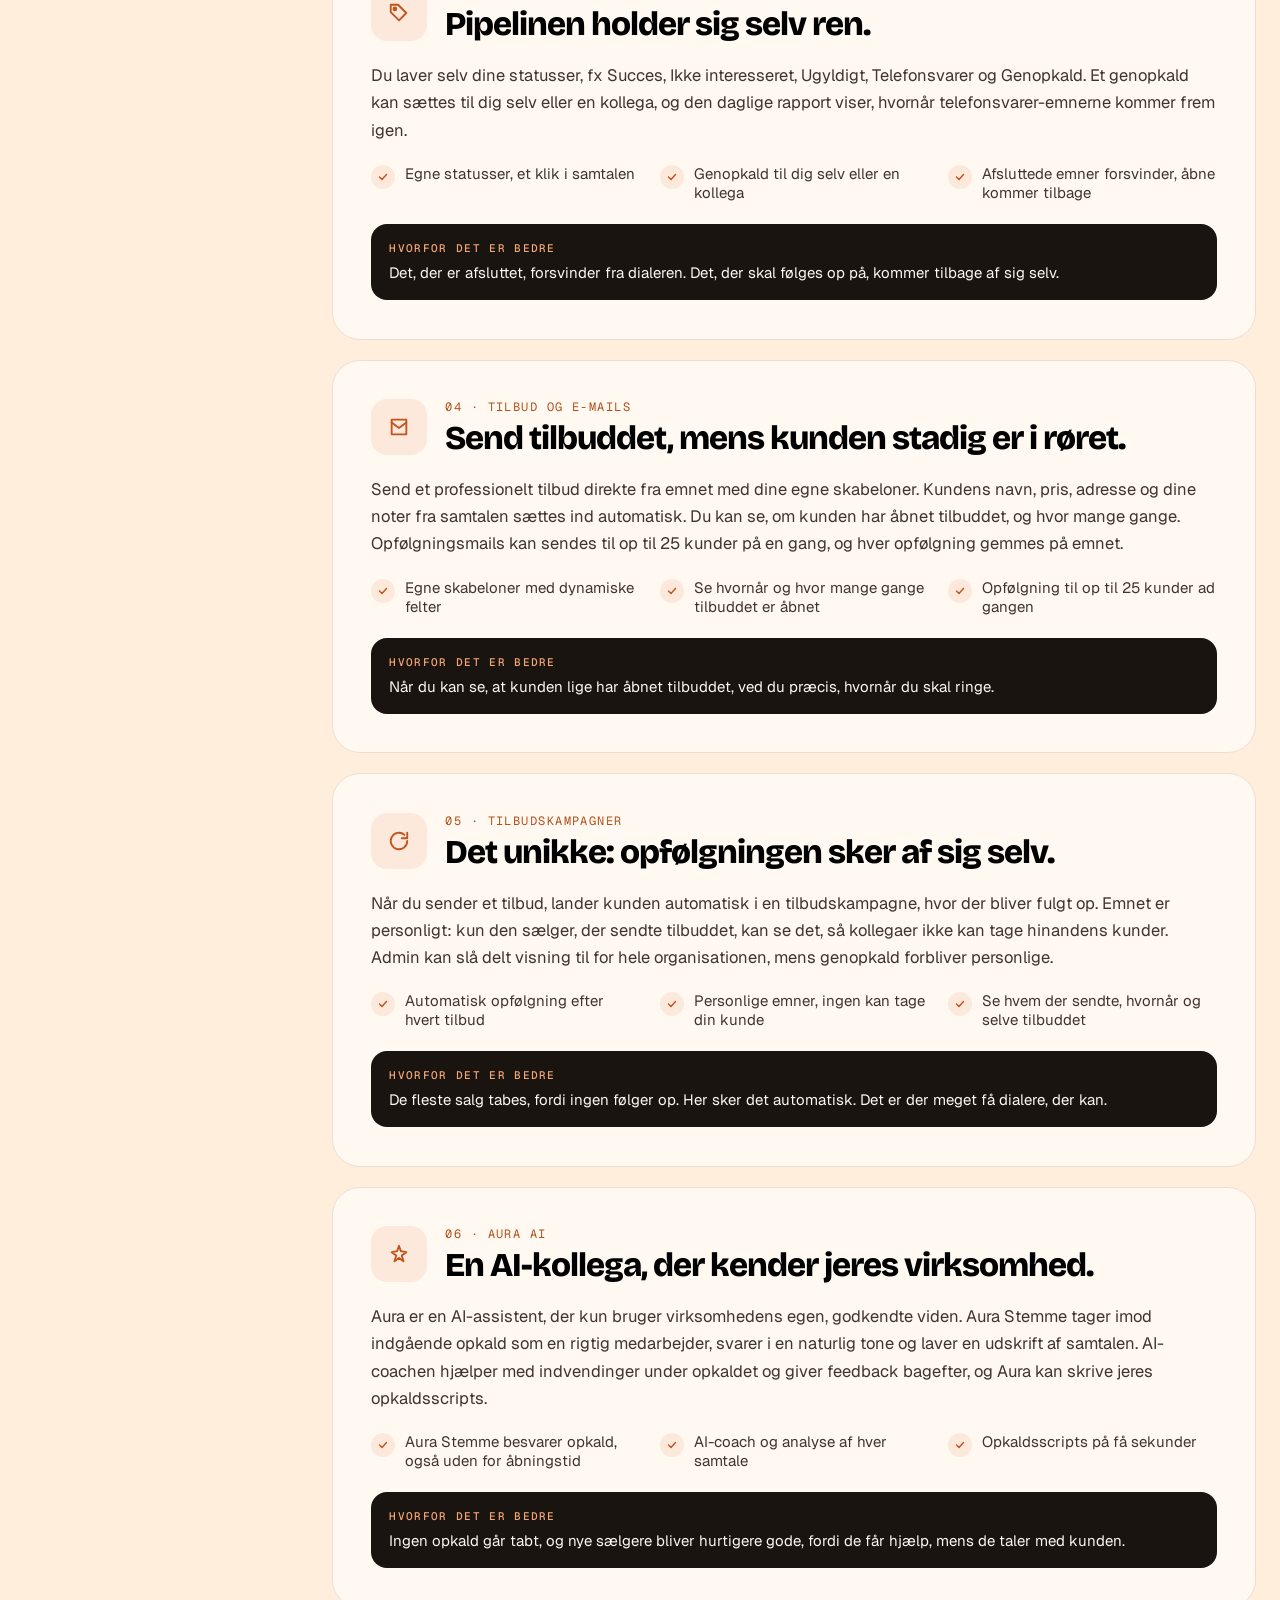
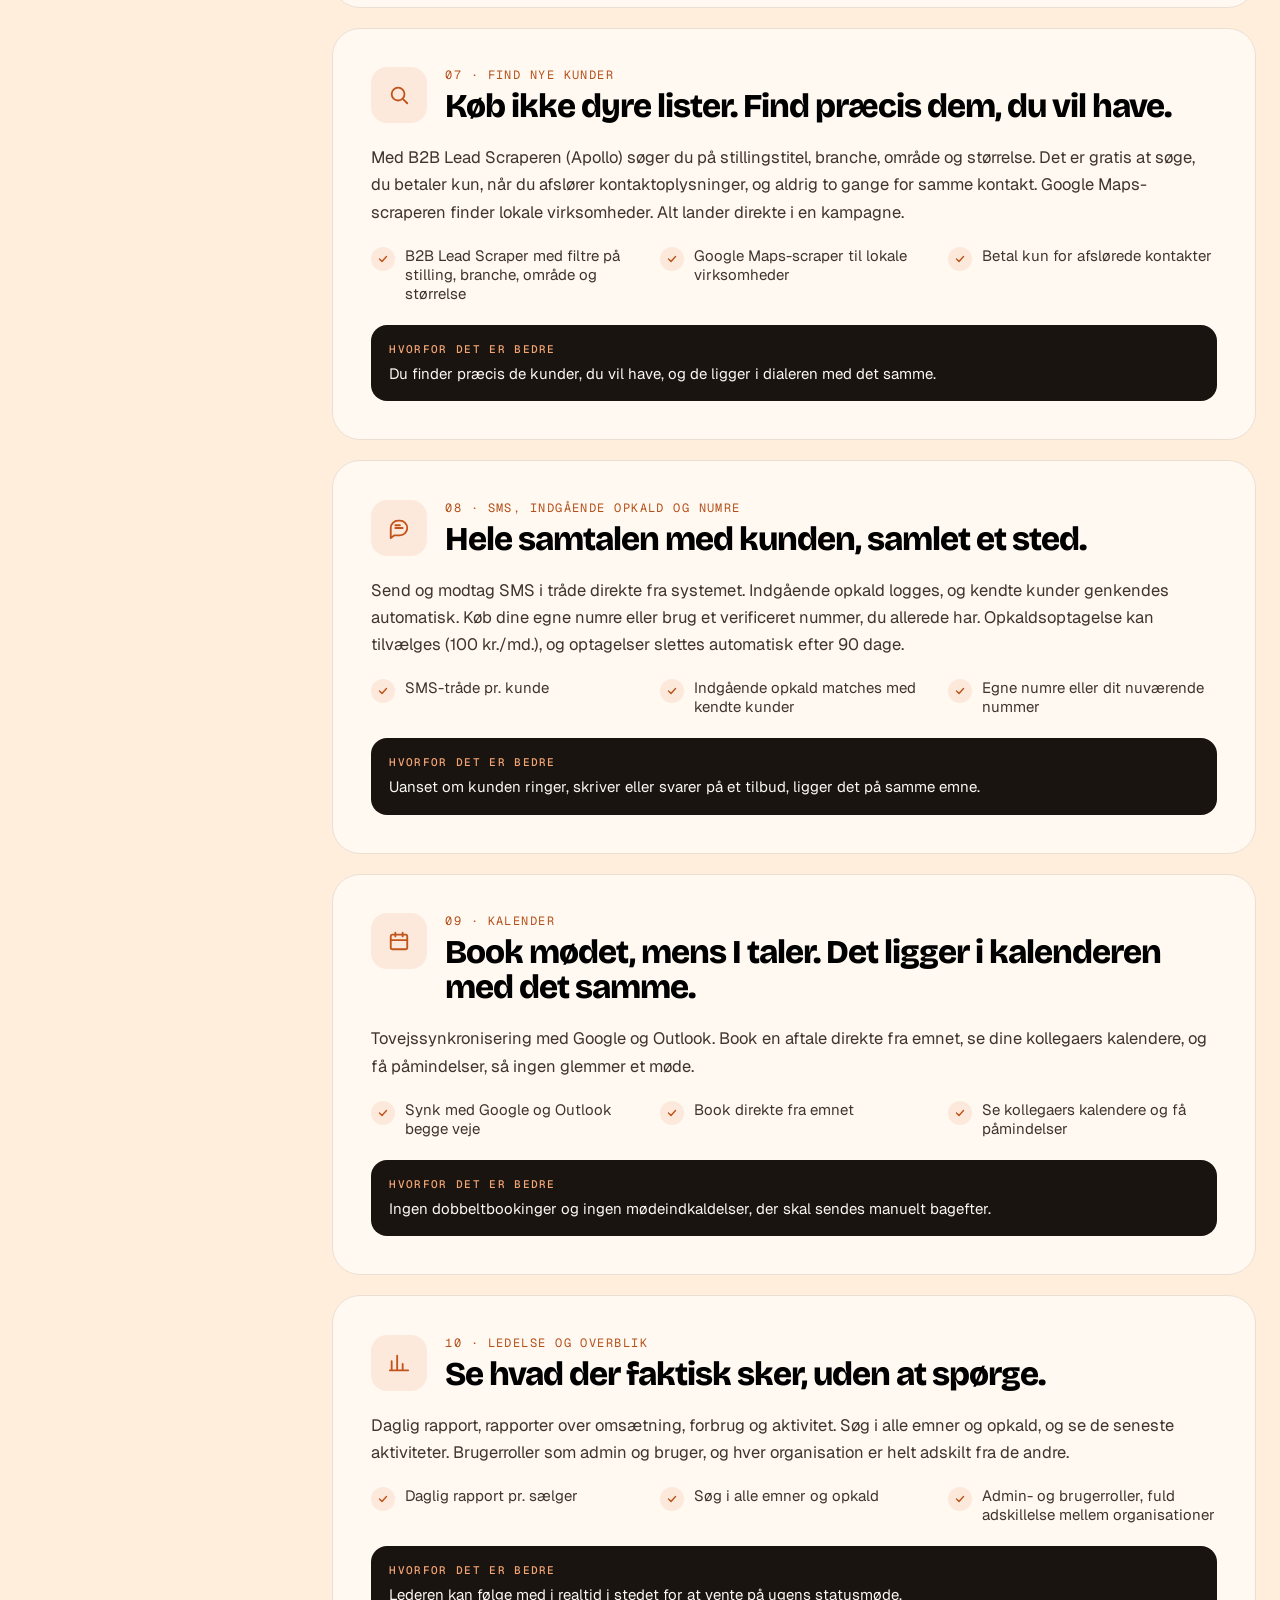
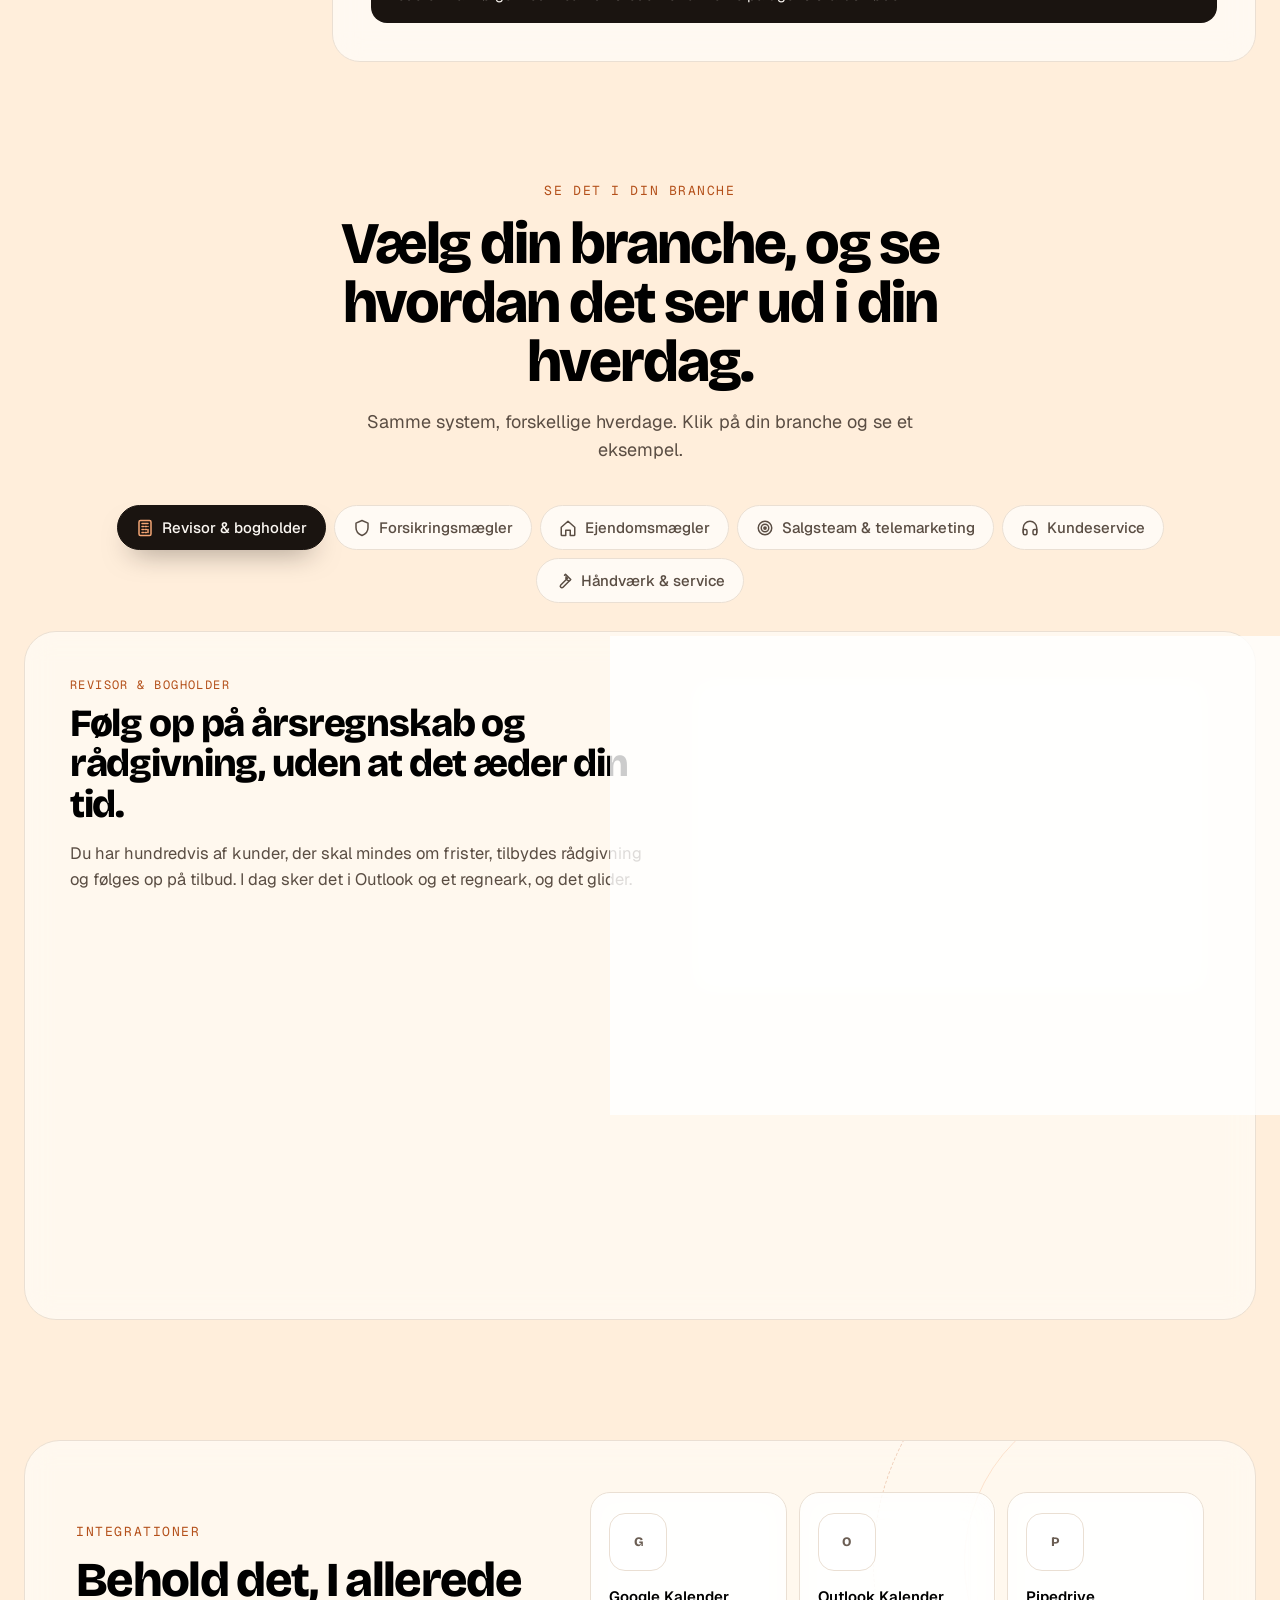
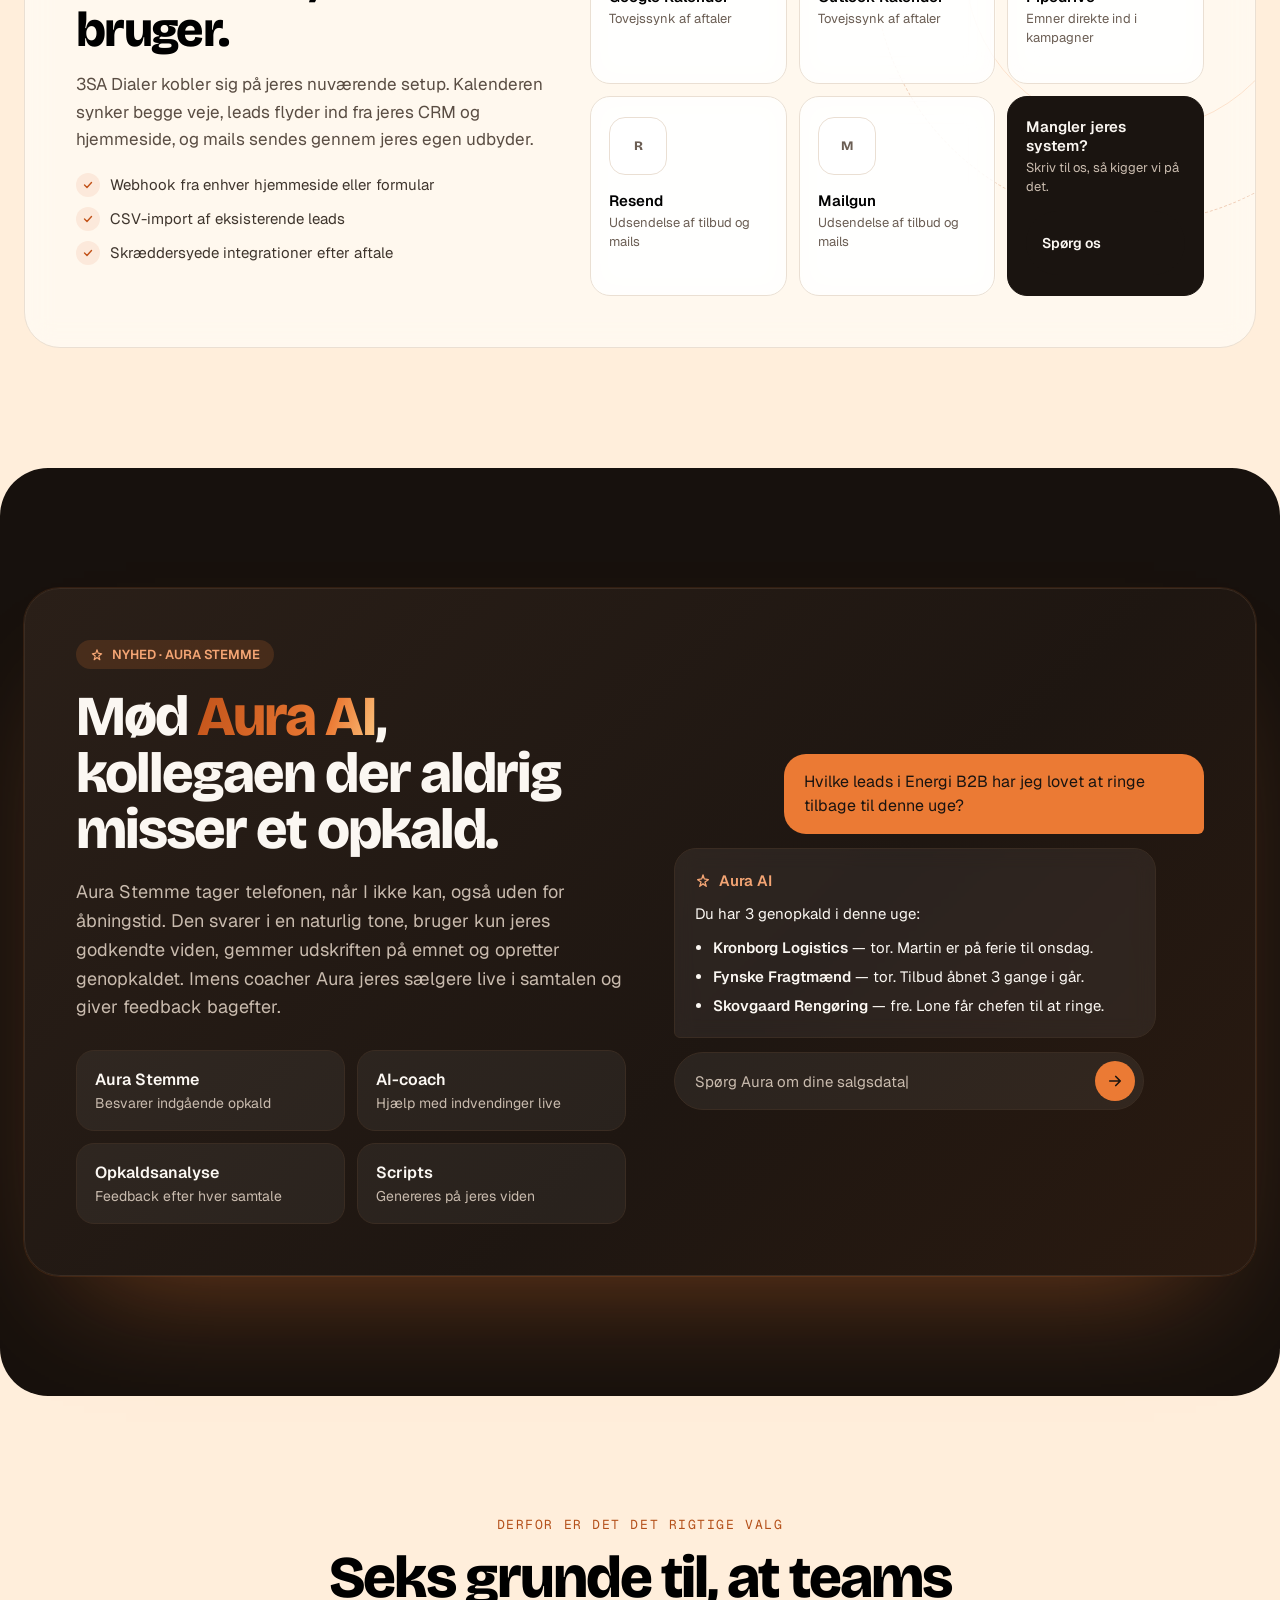
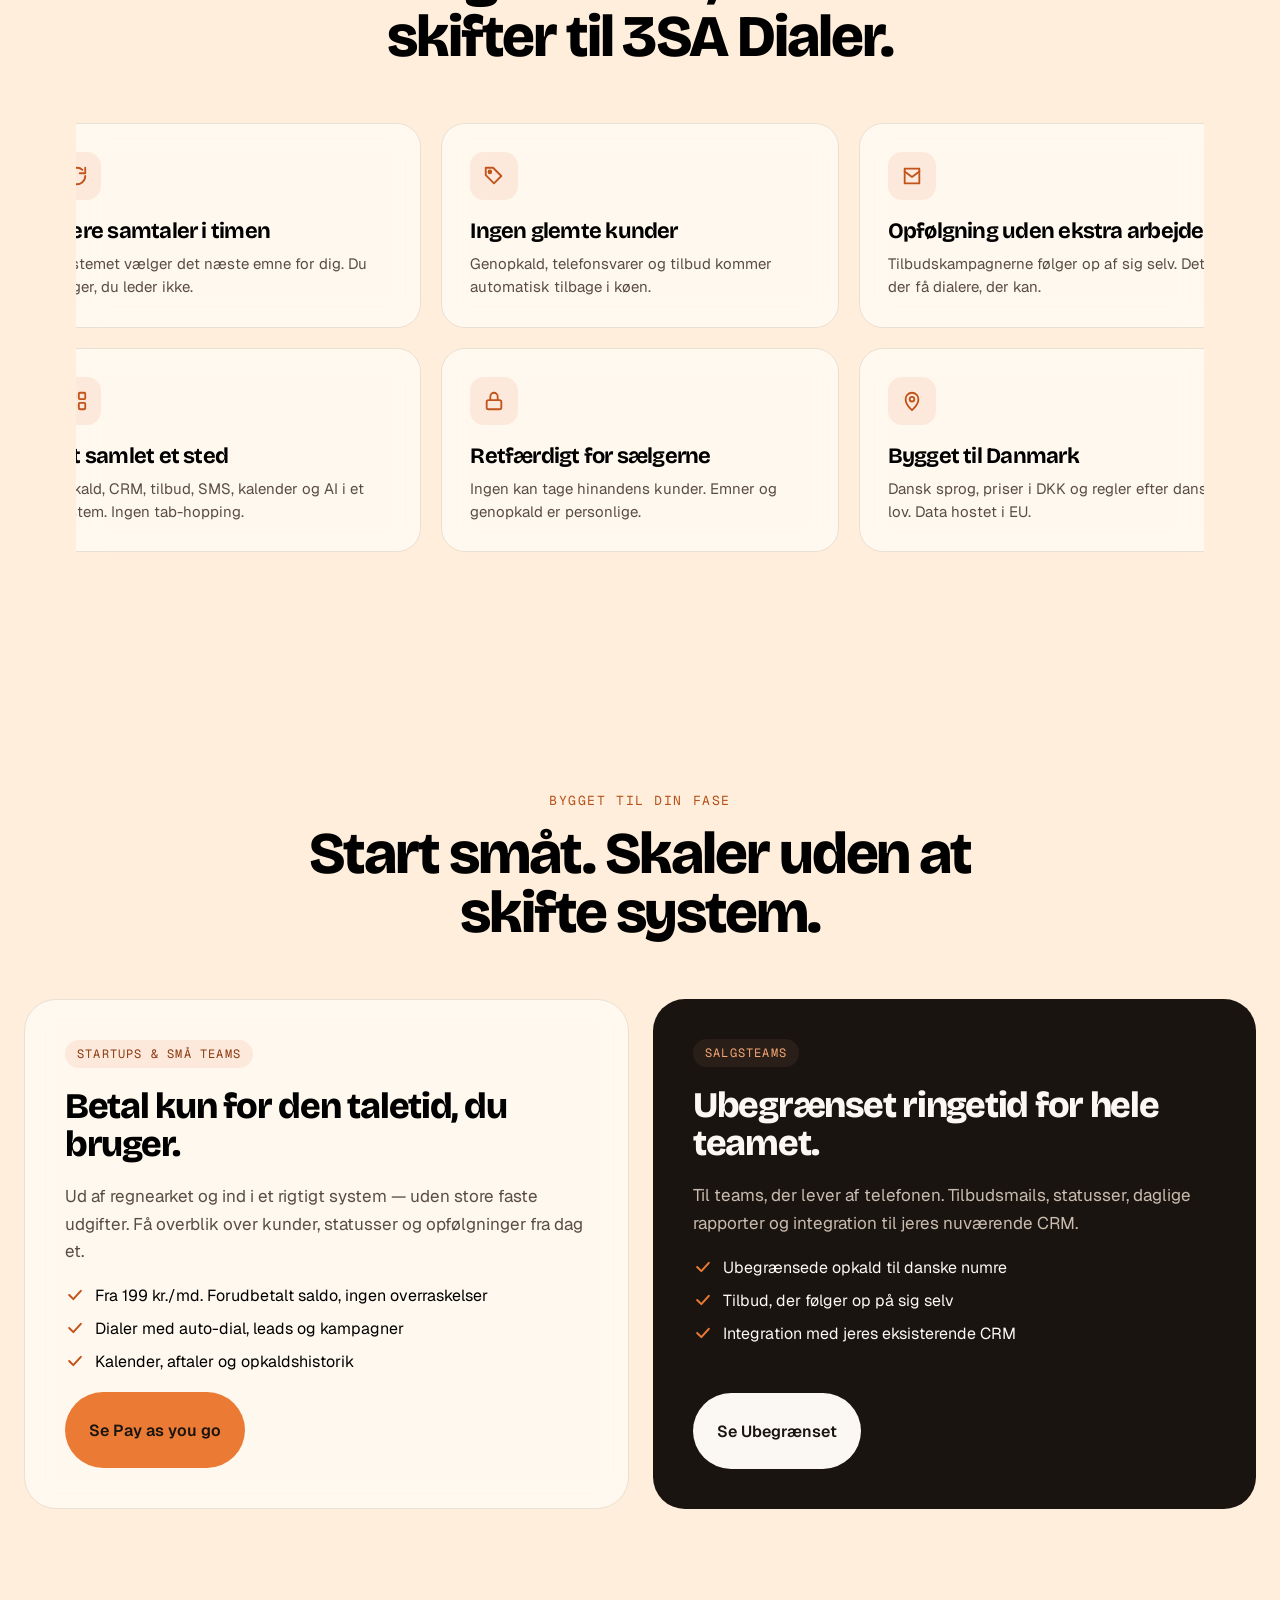
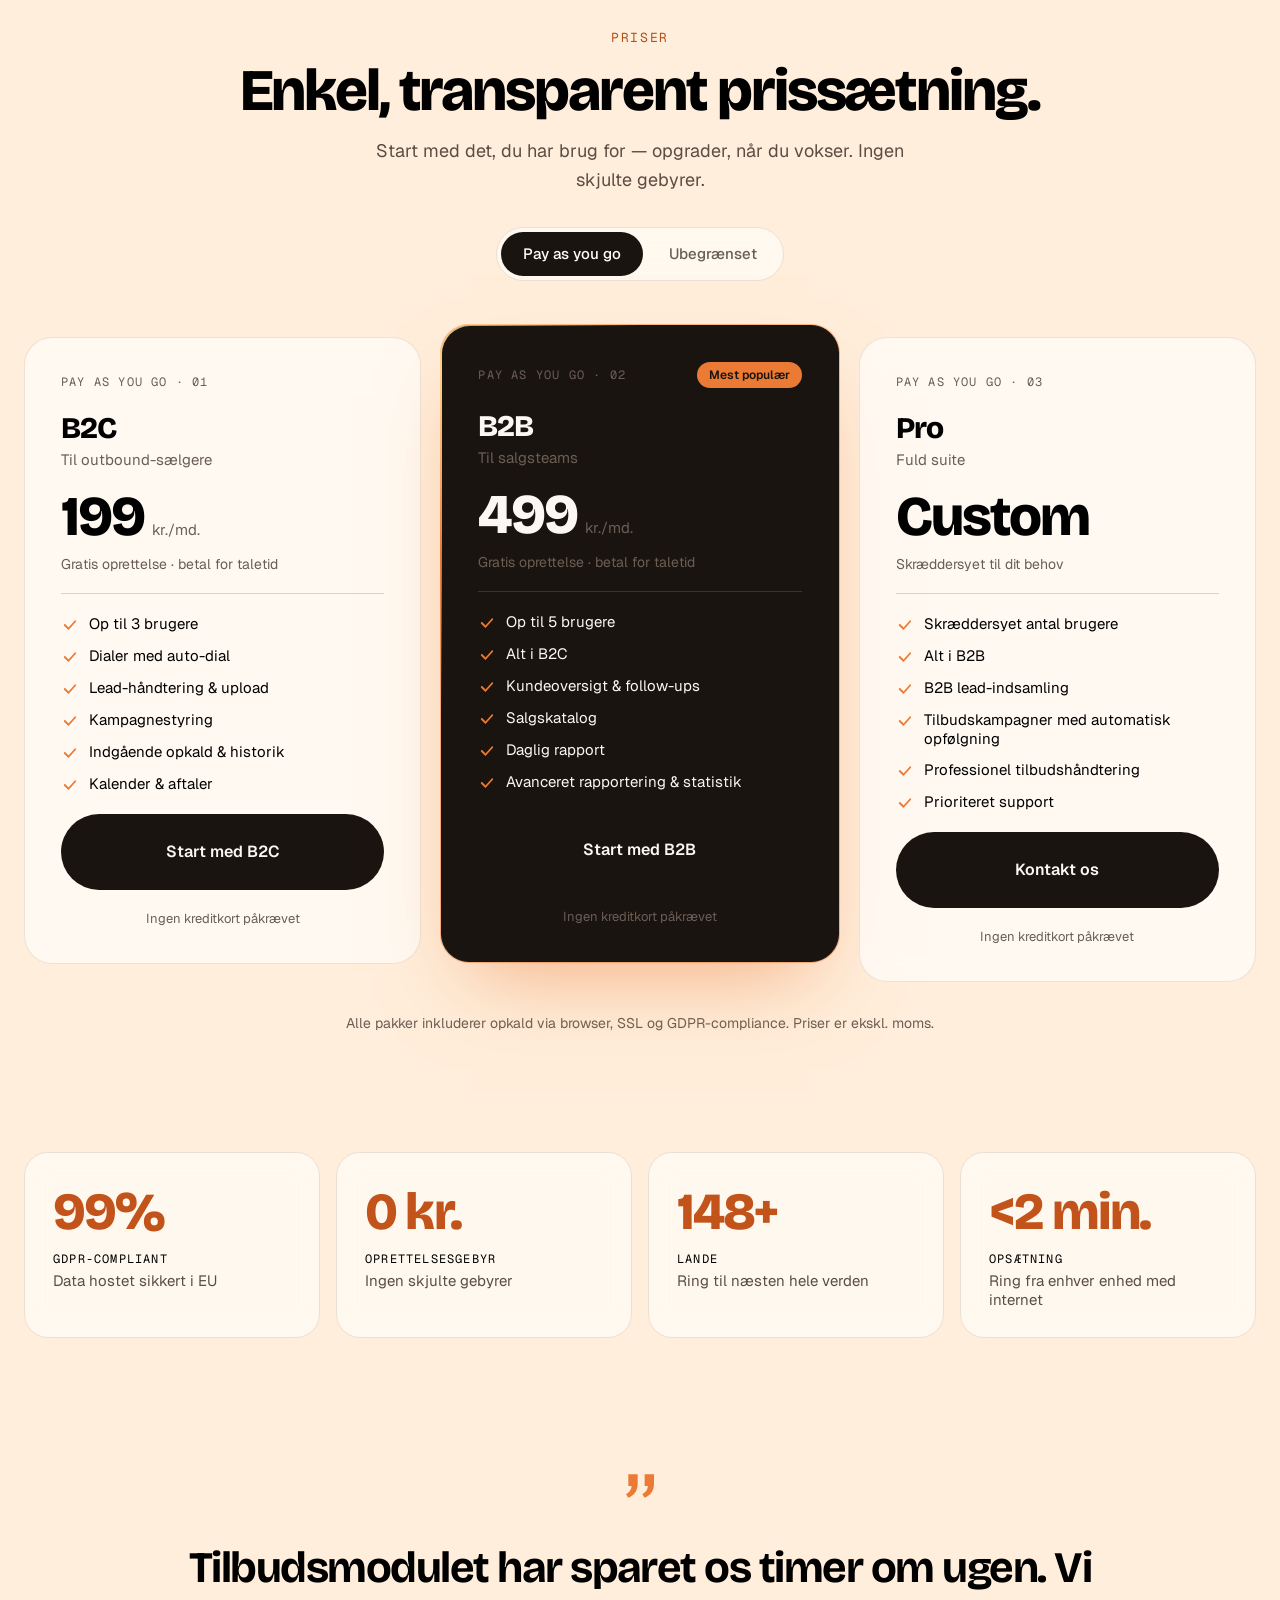
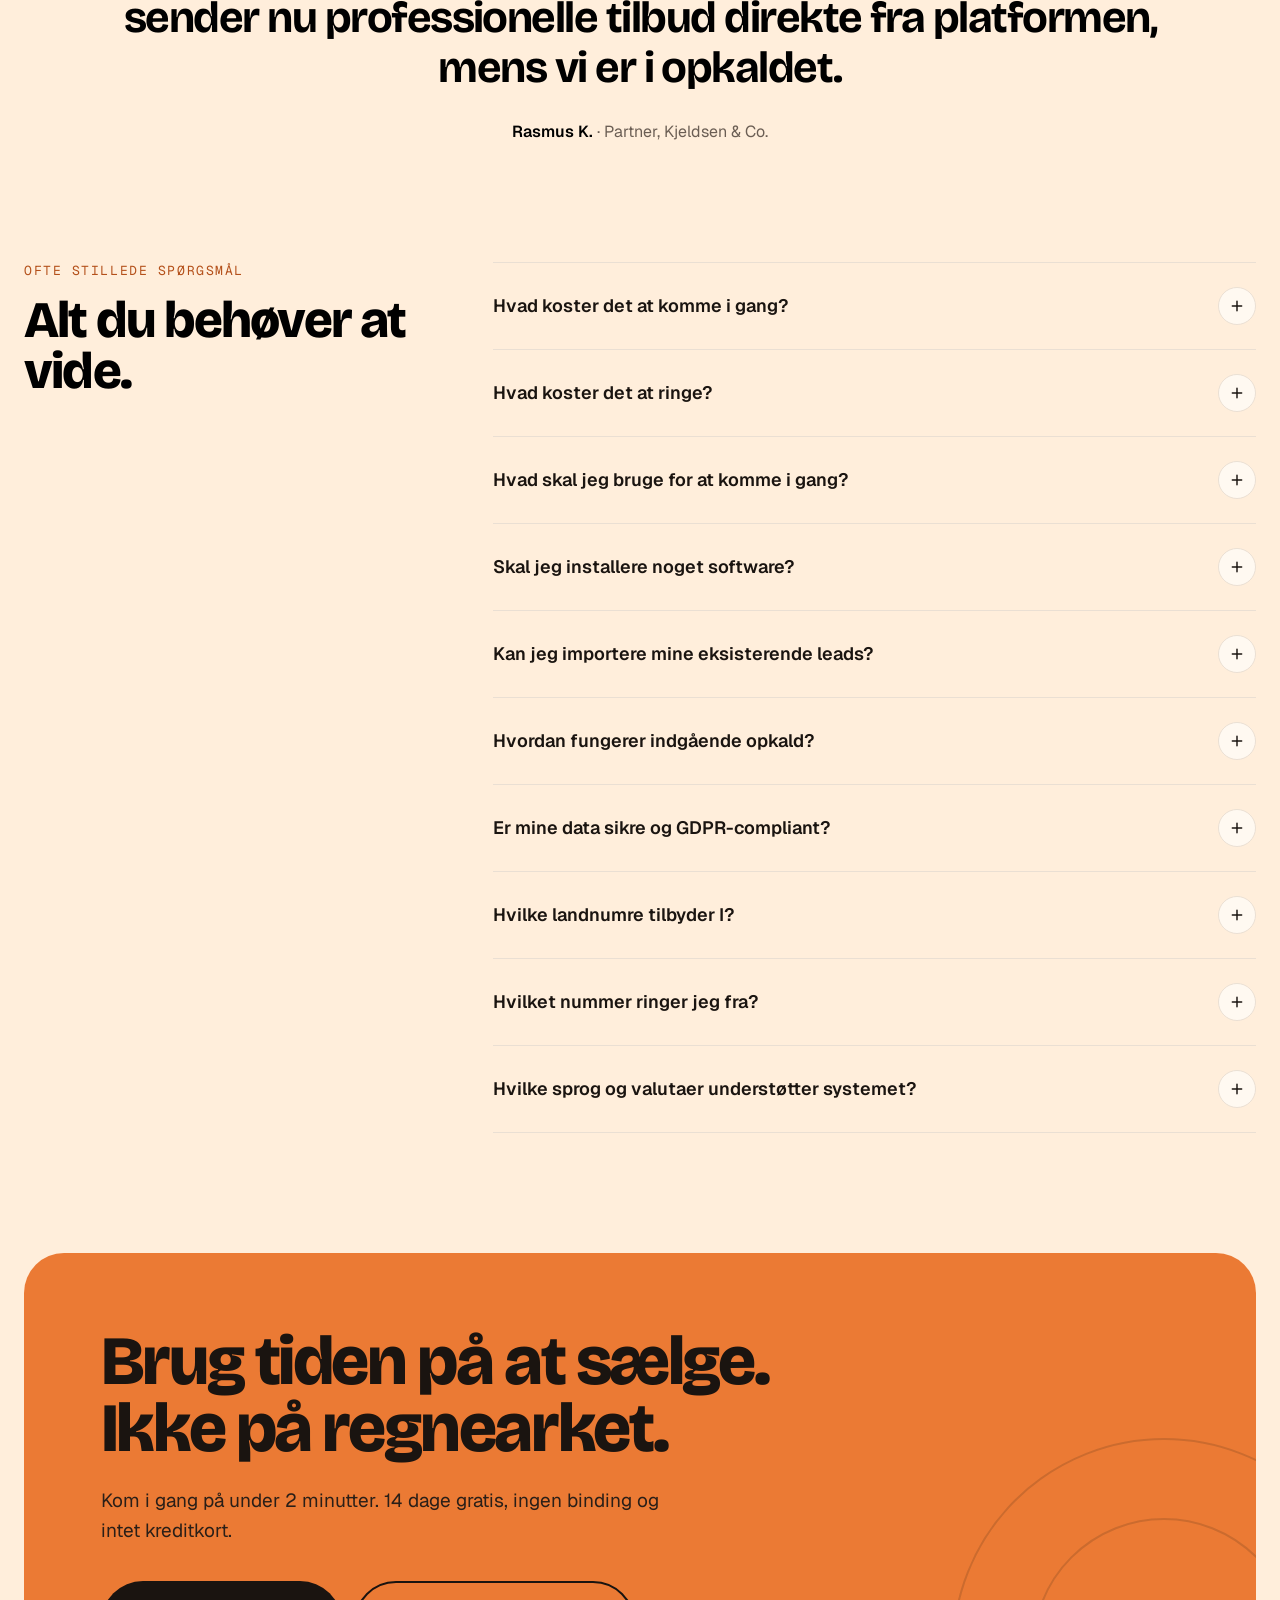
==== commit 1c708460: "Fix: overskrifter forsvandt i Chrome efter reveal (compositing), bedre font-fallback Co-Authored-By:" ====
--- a/index.html
+++ b/index.html
@@ -14,7 +14,7 @@
 <meta property="og:image" content="https://3sadialer.io/logo.png">
 <meta property="og:locale" content="da_DK">
 <link rel="preconnect" href="https://fonts.googleapis.com">
-<link href="https://fonts.googleapis.com/css2?family=Bricolage+Grotesque:opsz,wght@12..96,500;12..96,700;12..96,800&amp;family=Geist:wght@400;500;600&amp;family=Geist+Mono:wght@400;500&amp;display=swap" rel="stylesheet">
+<link href="https://fonts.googleapis.com/css2?family=Bricolage+Grotesque:opsz,wght@12..96,500;12..96,700;12..96,800&amp;family=Geist:wght@400;500;600;700&amp;family=Geist+Mono:wght@400;500&amp;display=swap" rel="stylesheet">
 <link rel="stylesheet" href="/assets/site.css">
 </head>
 <body>
@@ -57,7 +57,7 @@
 </div>
 </div>
 <div id="bg" aria-hidden="true"><canvas id="shader"></canvas><div class="blob b1"></div><div class="blob b2"></div><div class="blob b3"></div><div class="blob b4"></div><div class="blob b5"></div><div class="blob cursor"></div><div class="grain"></div></div>
-<div class="lp" style="font-family: 'Geist', system-ui, sans-serif; color: #1A1410; overflow: hidden">
+<div class="lp" style="font-family: 'Geist', system-ui, -apple-system, 'Segoe UI', Roboto, Helvetica, Arial, sans-serif; color: #1A1410; overflow: hidden">
 
 <!-- ============ HERO ============ -->
 <section id="top" style="position: relative; padding: 150px 24px 56px">
--- a/assets/site.css
+++ b/assets/site.css
@@ -1,4 +1,4 @@
-html{scroll-behavior:smooth}body{margin:0;background:#FFEEDB}[hidden]{display:none !important}
+html{scroll-behavior:smooth}body{margin:0;background:#FFEEDB;font-family:'Geist',system-ui,-apple-system,'Segoe UI',Roboto,Helvetica,Arial,sans-serif}[hidden]{display:none !important}
 a{color:#B4501A}a:hover{color:#8A3A10}
 .lp *{box-sizing:border-box}
 .disp{font-family:'Bricolage Grotesque',system-ui,sans-serif;letter-spacing:-0.035em}
@@ -102,7 +102,7 @@
 @media (max-width:760px){.orbit{display:none}}
 /* ---- header ---- */
 html{scroll-padding-top:110px}
-.hd,.mm{font-family:'Geist',system-ui,sans-serif}
+.hd,.mm{font-family:'Geist',system-ui,-apple-system,'Segoe UI',Roboto,Helvetica,Arial,sans-serif}
 .hd{position:fixed;top:16px;left:0;right:0;z-index:900;display:flex;justify-content:center;padding:0 16px;pointer-events:none;transition:transform .5s cubic-bezier(.2,.7,.2,1),opacity .4s}
 .hd.hide{transform:translateY(-130%)}
 .hd-bar{pointer-events:auto;width:100%;max-width:1240px;display:flex;align-items:center;justify-content:space-between;gap:16px;padding:10px 12px 10px 18px;border-radius:999px;background:transparent;border:1px solid transparent;box-shadow:none;backdrop-filter:none;-webkit-backdrop-filter:none;transition:max-width .6s cubic-bezier(.2,.7,.2,1),background .4s,box-shadow .4s,padding .4s,border-color .4s;animation:hdIn 1s 1.5s cubic-bezier(.2,.7,.2,1) both}
@@ -216,12 +216,12 @@
 .reveal.r-right{transform:translateX(80px) rotate(1.5deg)}
 .reveal.r-scale{transform:scale(.9);filter:blur(6px)}
 .reveal.r-blur{transform:translateY(20px);filter:blur(16px)}
-.reveal.is-in{opacity:1;transform:none;filter:none}
+.reveal.is-in{opacity:1;transform:translateZ(0);filter:none;will-change:auto}
 .card.is-in:hover{transform:translateY(-8px)}
 .plan.featured.is-in{transform:translateY(-12px)}
 .plan.featured.is-in:hover{transform:translateY(-20px)}
 .split .w{display:inline-block;opacity:0;transform:translateY(70%) rotate(6deg);filter:blur(6px);transition:opacity .8s cubic-bezier(.2,.7,.2,1),transform .8s cubic-bezier(.2,.7,.2,1),filter .8s}
-.split.is-in .w{opacity:1;transform:none;filter:none}
+.split.is-in .w{opacity:1;transform:translateZ(0);filter:none}
 .flowline{transform:scaleX(0);transform-origin:left;transition:transform 1.8s cubic-bezier(.6,0,.2,1)}
 .flowline.is-in{transform:scaleX(1)}
 .growbar{transform:scaleY(0);transform-origin:bottom;transition:transform 1.1s cubic-bezier(.2,.7,.2,1)}
@@ -234,7 +234,7 @@
 .is-in .strike::after{transform:scaleX(1)}
 .is-in li:nth-child(1) .strike::after{transition-delay:.5s}.is-in li:nth-child(2) .strike::after{transition-delay:.8s}.is-in li:nth-child(3) .strike::after{transition-delay:1.1s}.is-in li:nth-child(4) .strike::after{transition-delay:1.4s}.is-in li:nth-child(5) .strike::after{transition-delay:1.7s}
 .reveal li{opacity:0;transform:translateX(-16px);transition:opacity .6s,transform .6s}
-.reveal.is-in li{opacity:1;transform:none}
+.reveal.is-in li{opacity:1;transform:translateZ(0)}
 .reveal.is-in li:nth-child(2){transition-delay:.08s}.reveal.is-in li:nth-child(3){transition-delay:.16s}.reveal.is-in li:nth-child(4){transition-delay:.24s}.reveal.is-in li:nth-child(5){transition-delay:.32s}.reveal.is-in li:nth-child(6){transition-delay:.4s}
 .spot{position:relative;overflow:hidden}
 .spot::before{content:"";position:absolute;inset:0;background:radial-gradient(420px circle at var(--mx,50%) var(--my,50%),rgba(235,122,52,.16),transparent 45%);opacity:0;transition:opacity .4s;pointer-events:none}
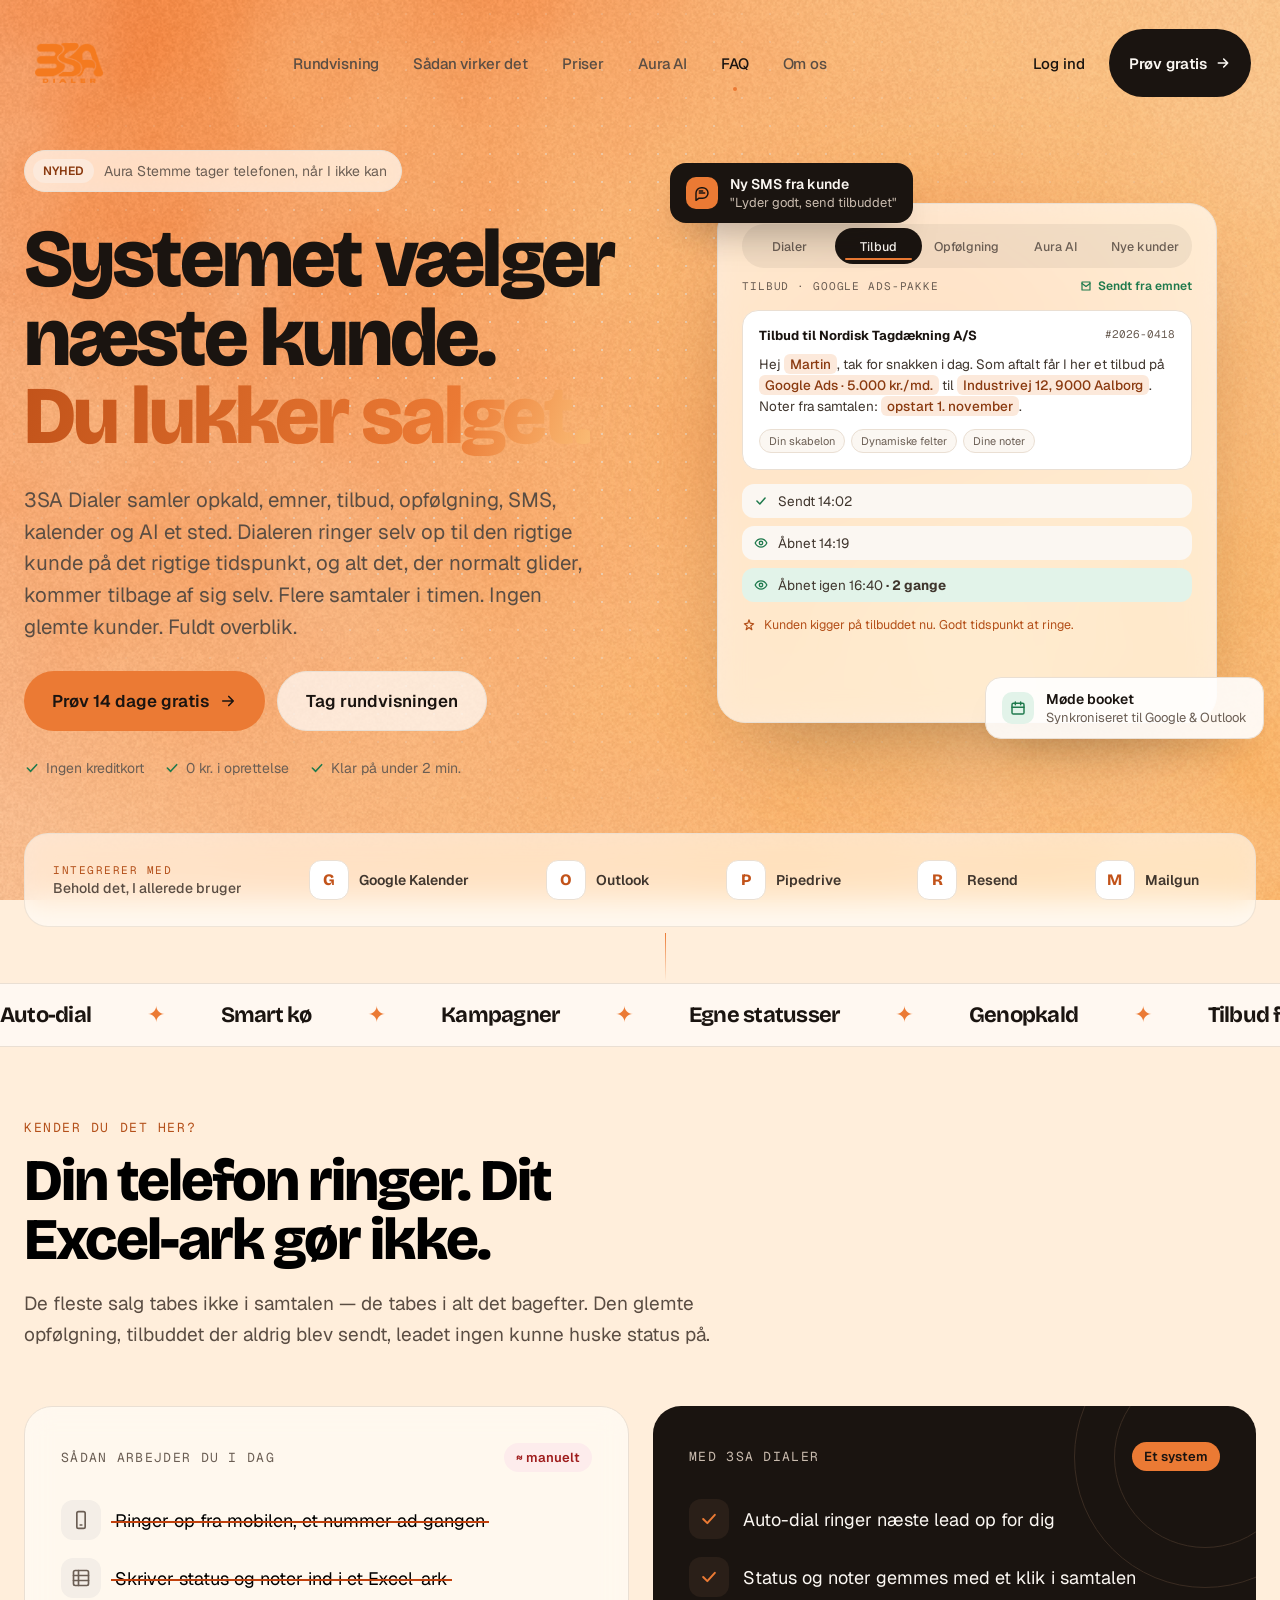
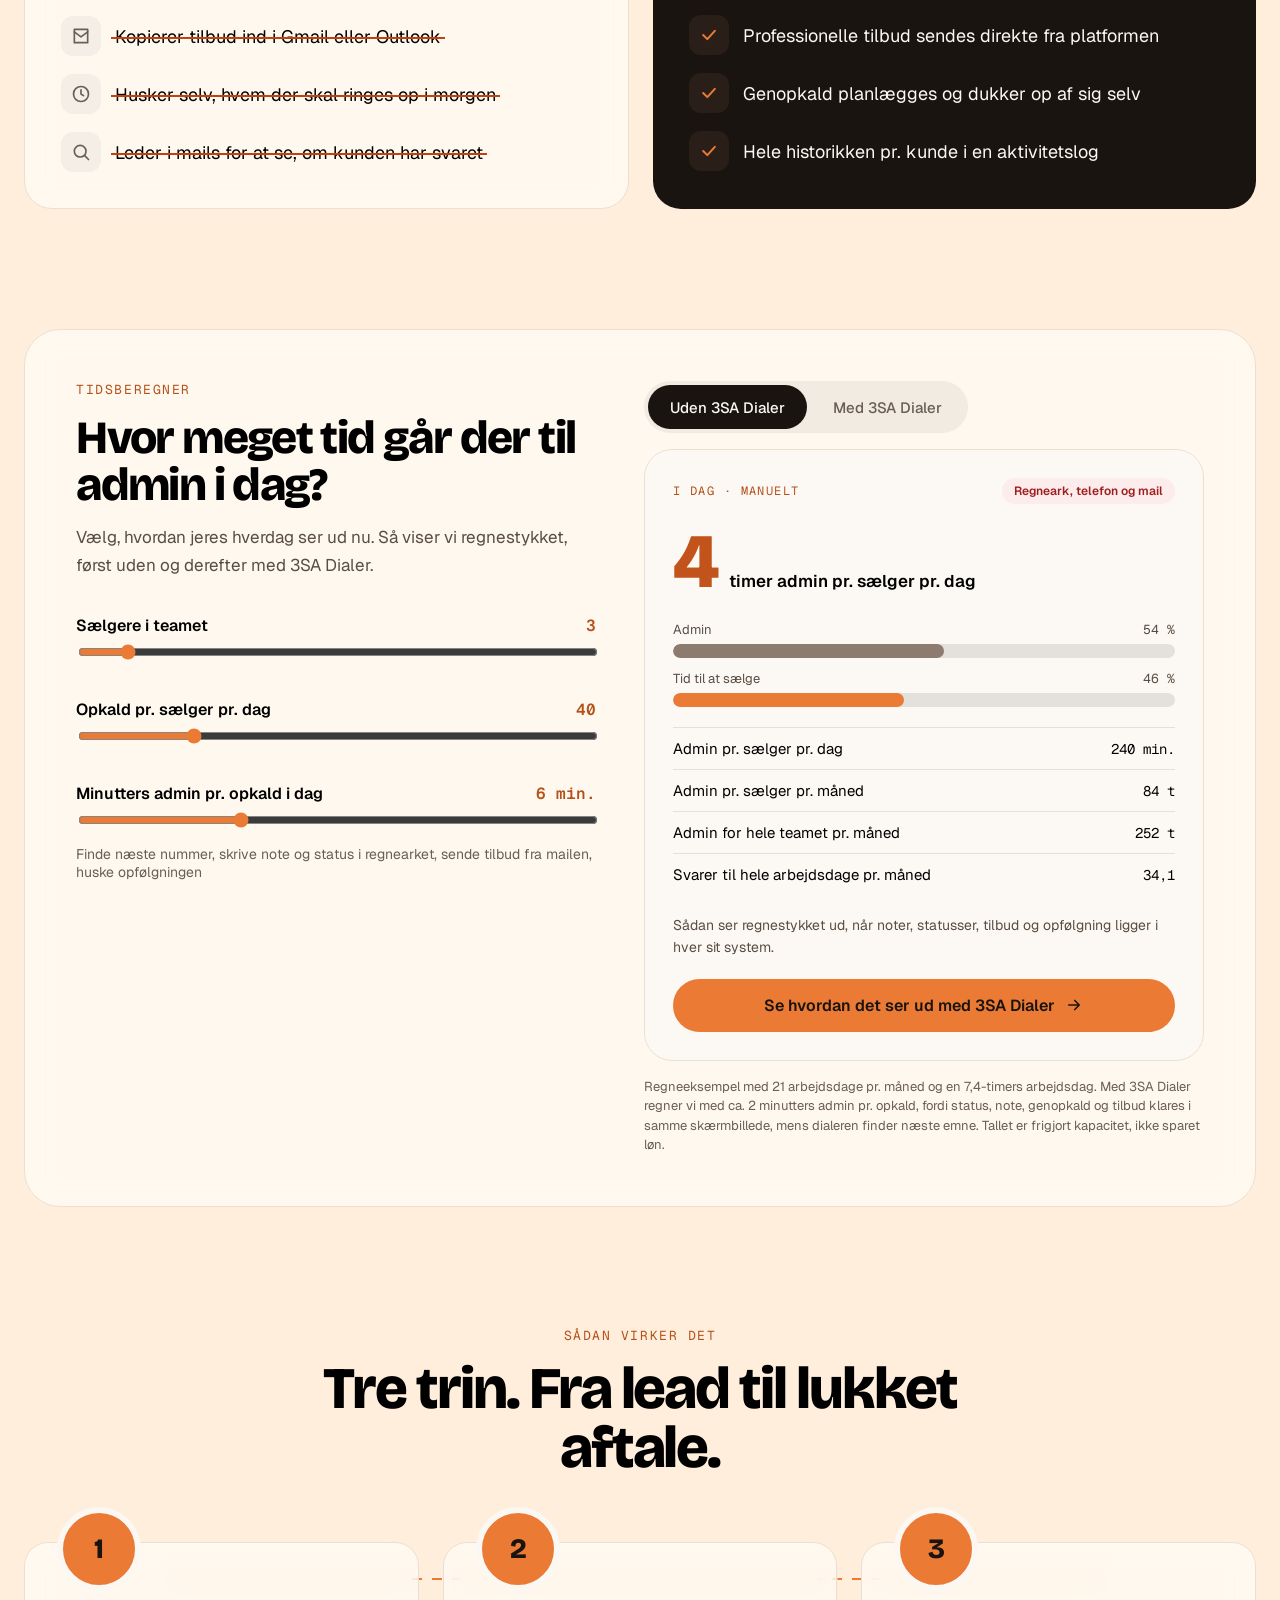
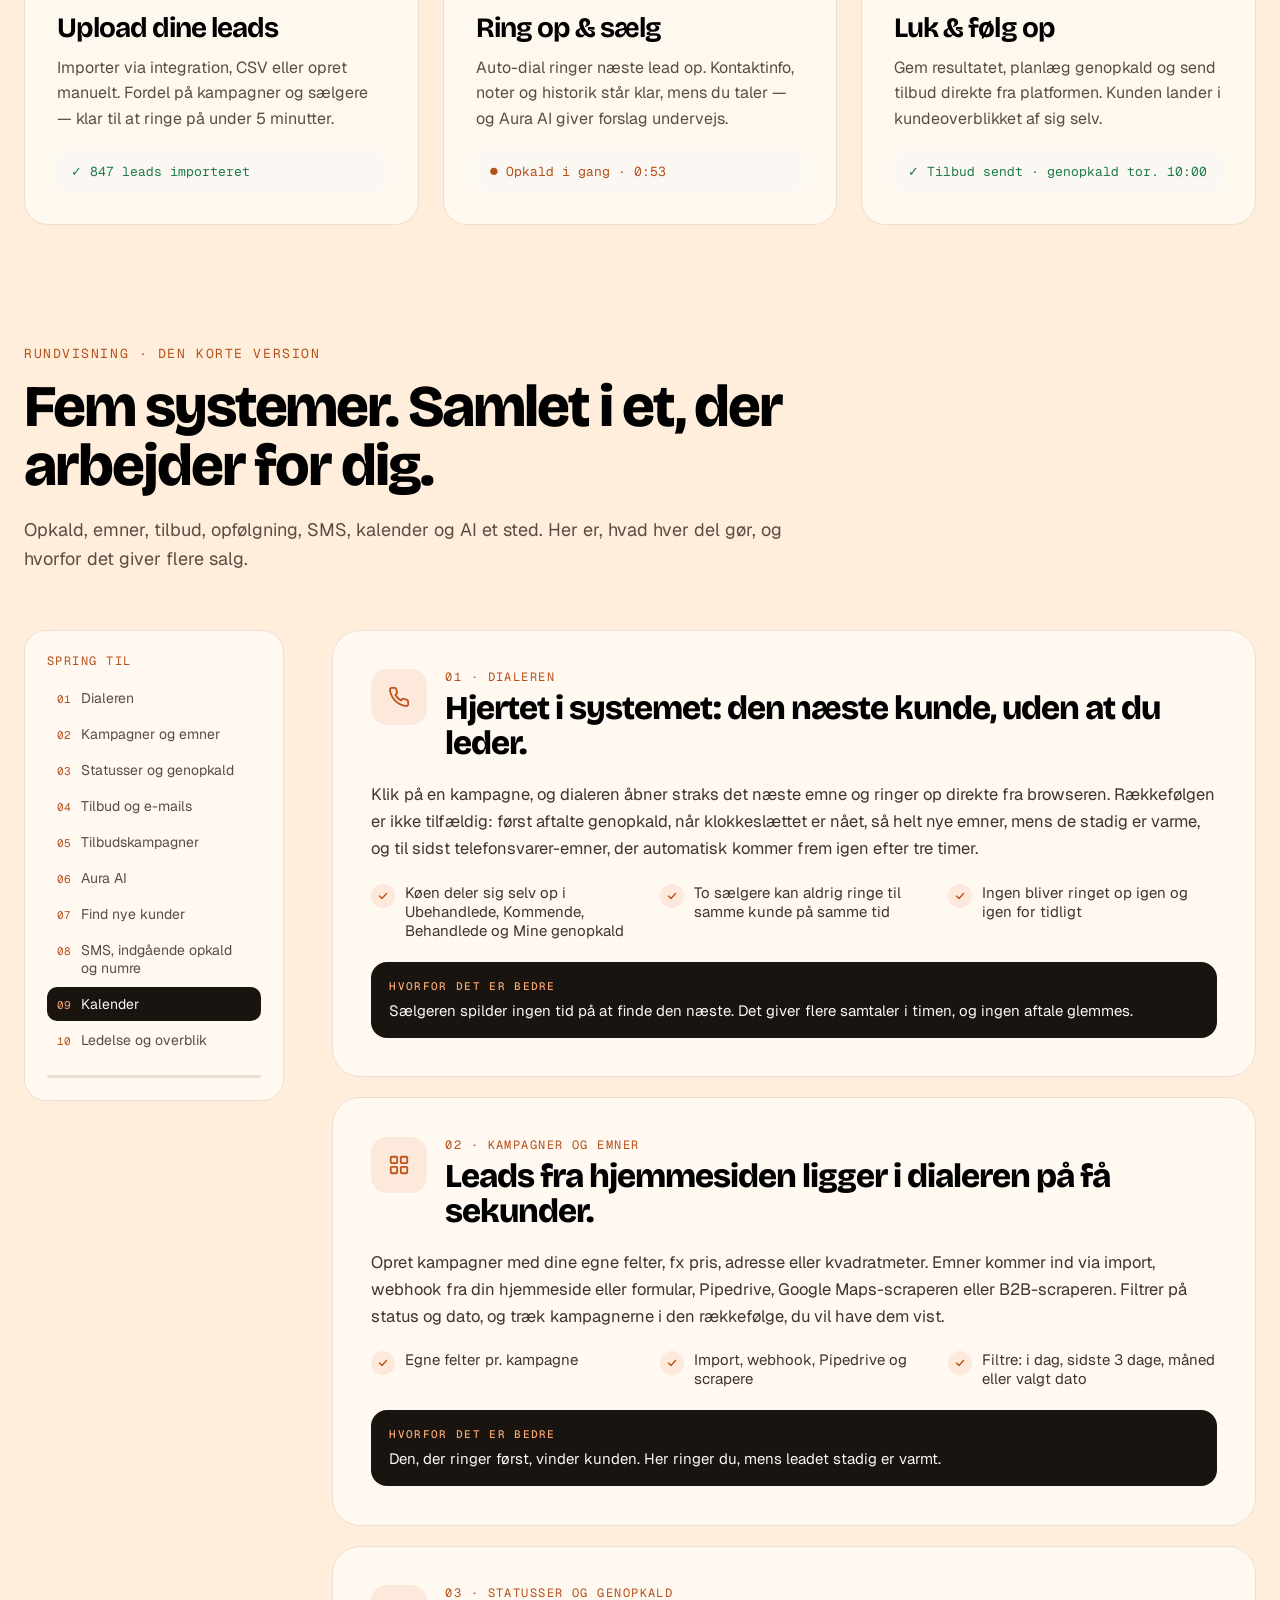
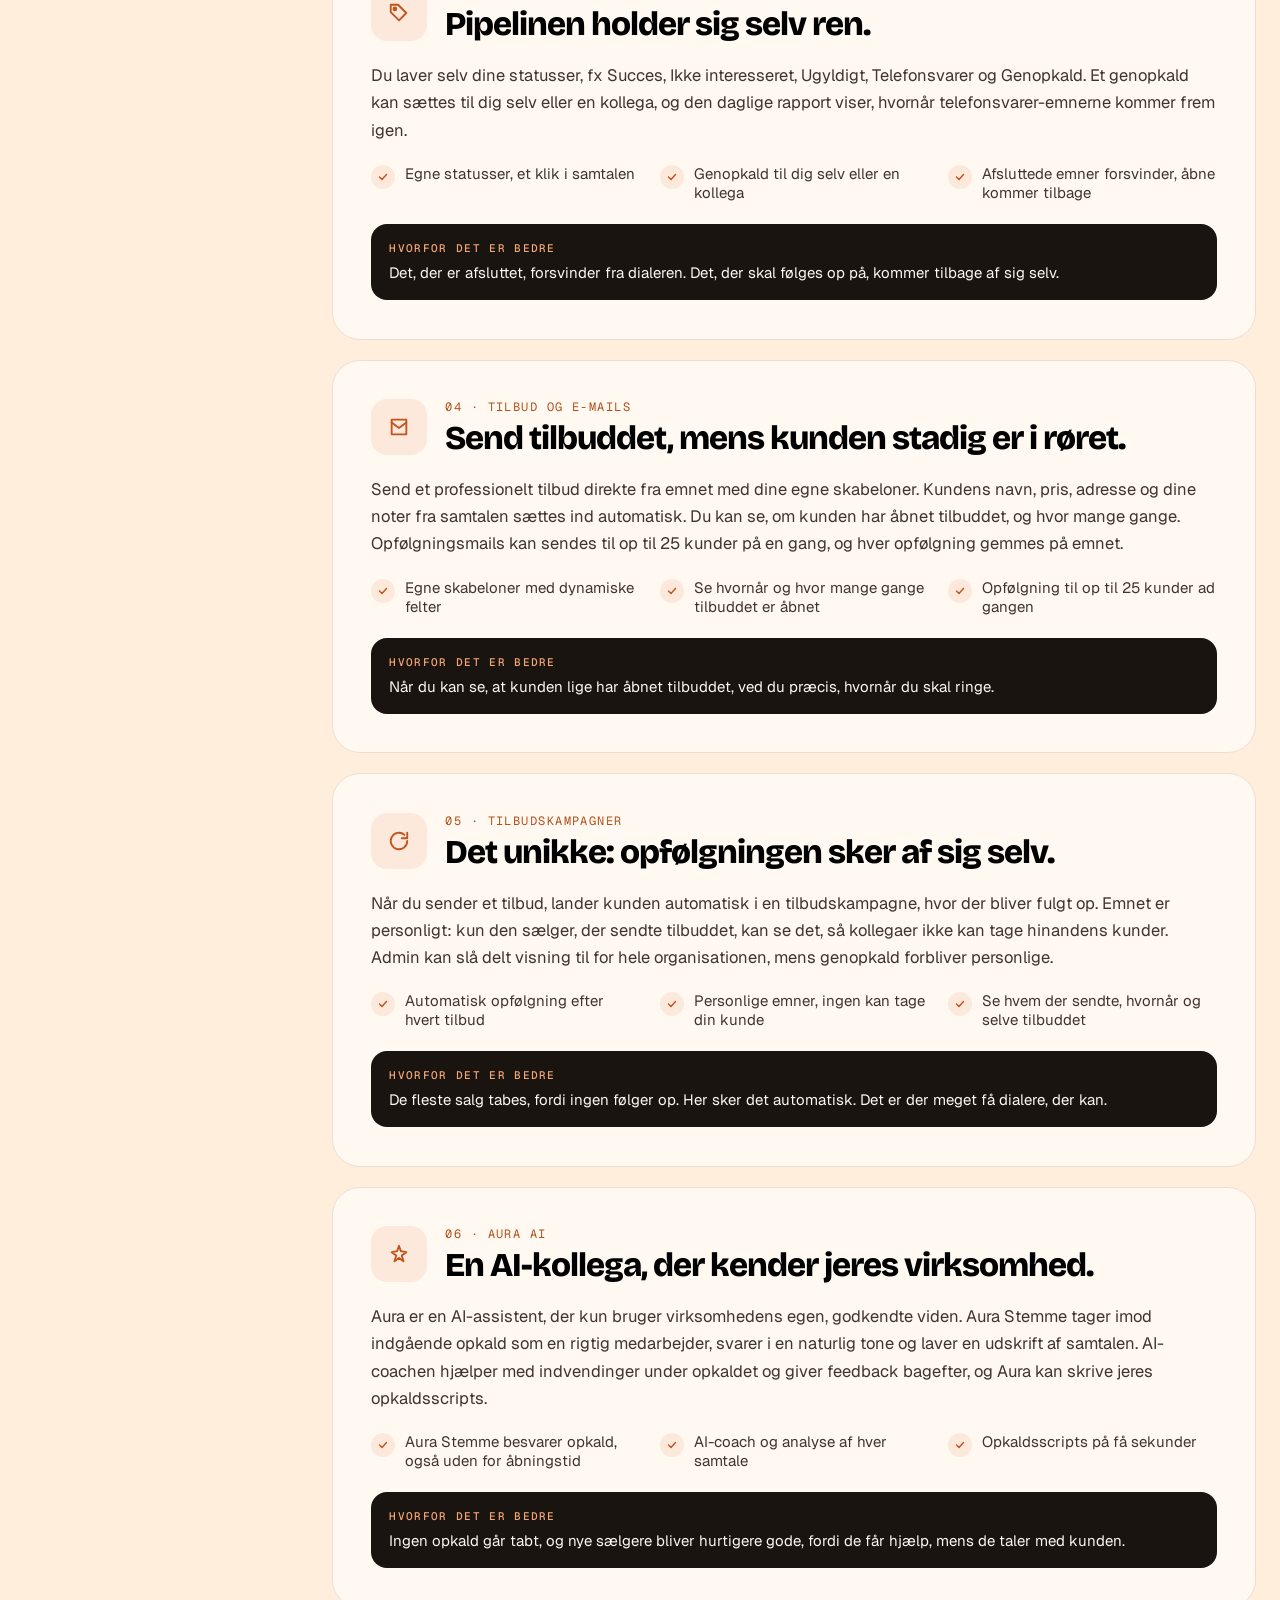
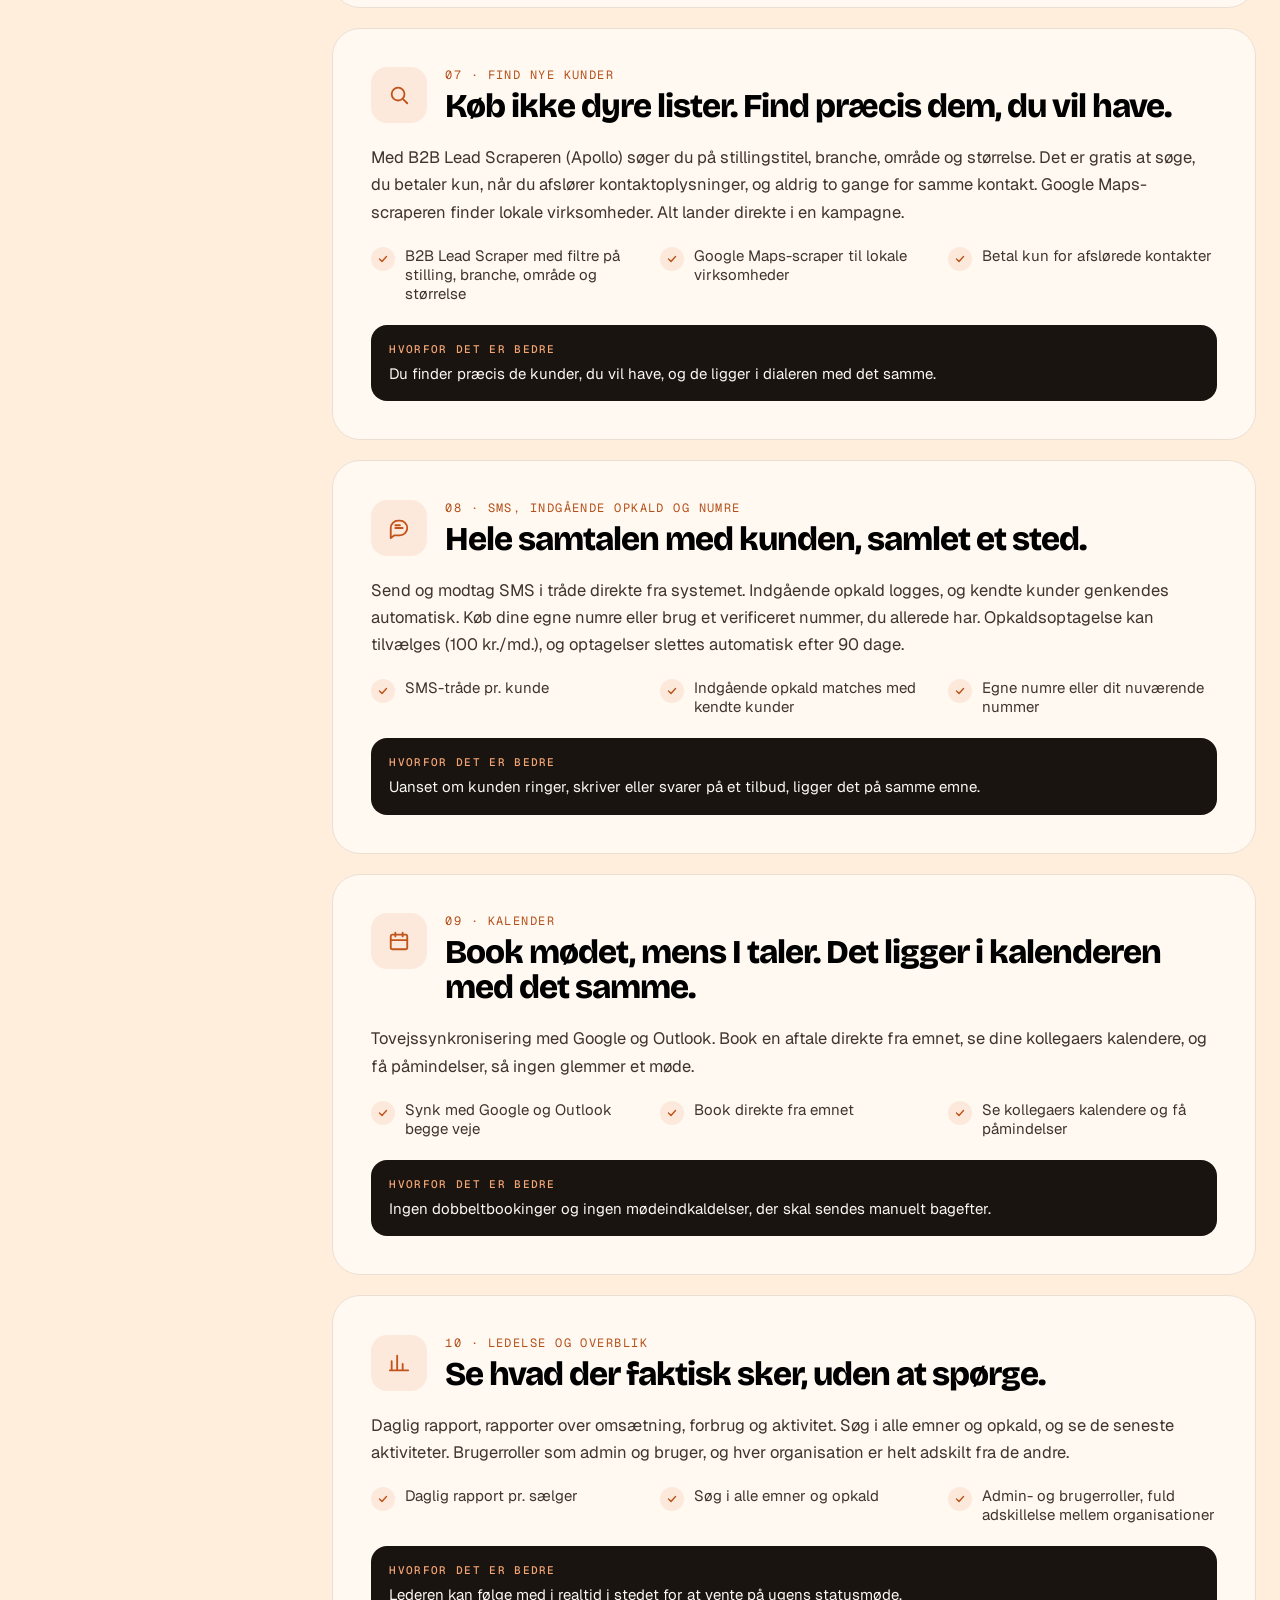
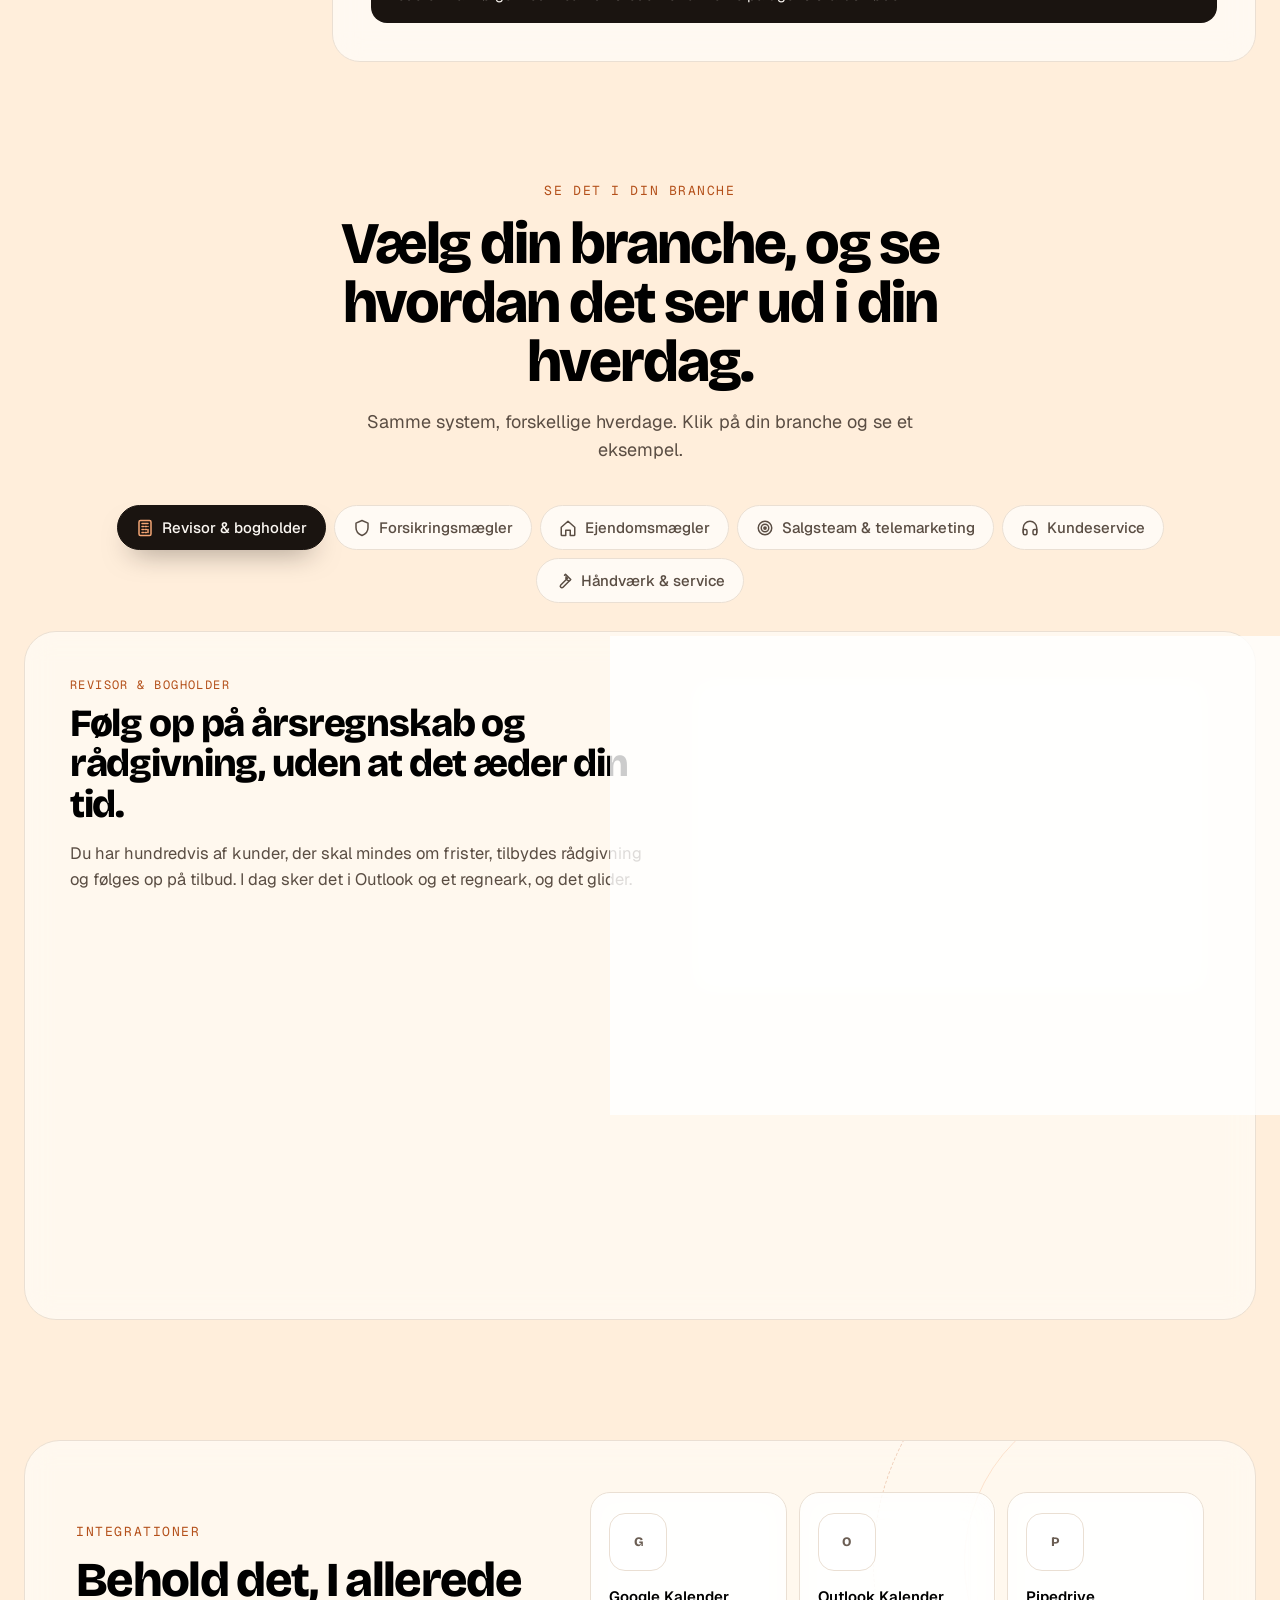
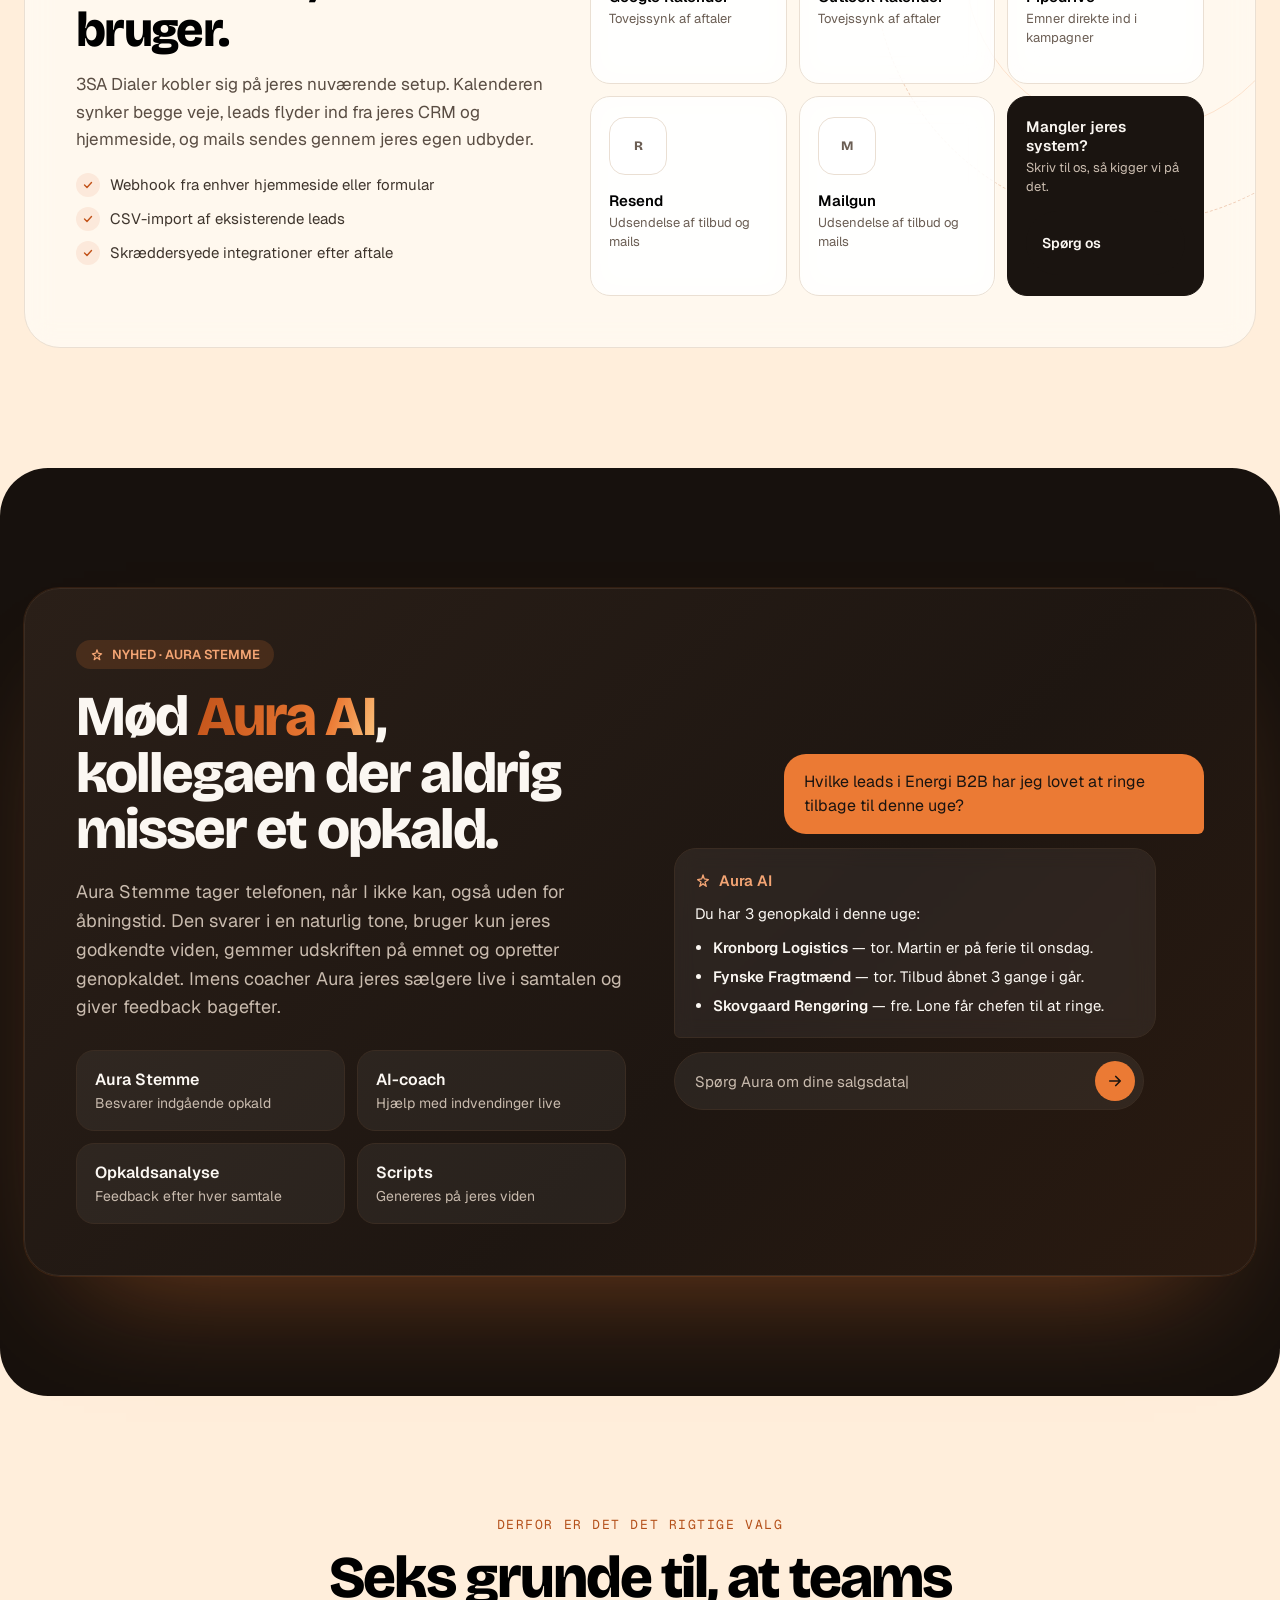
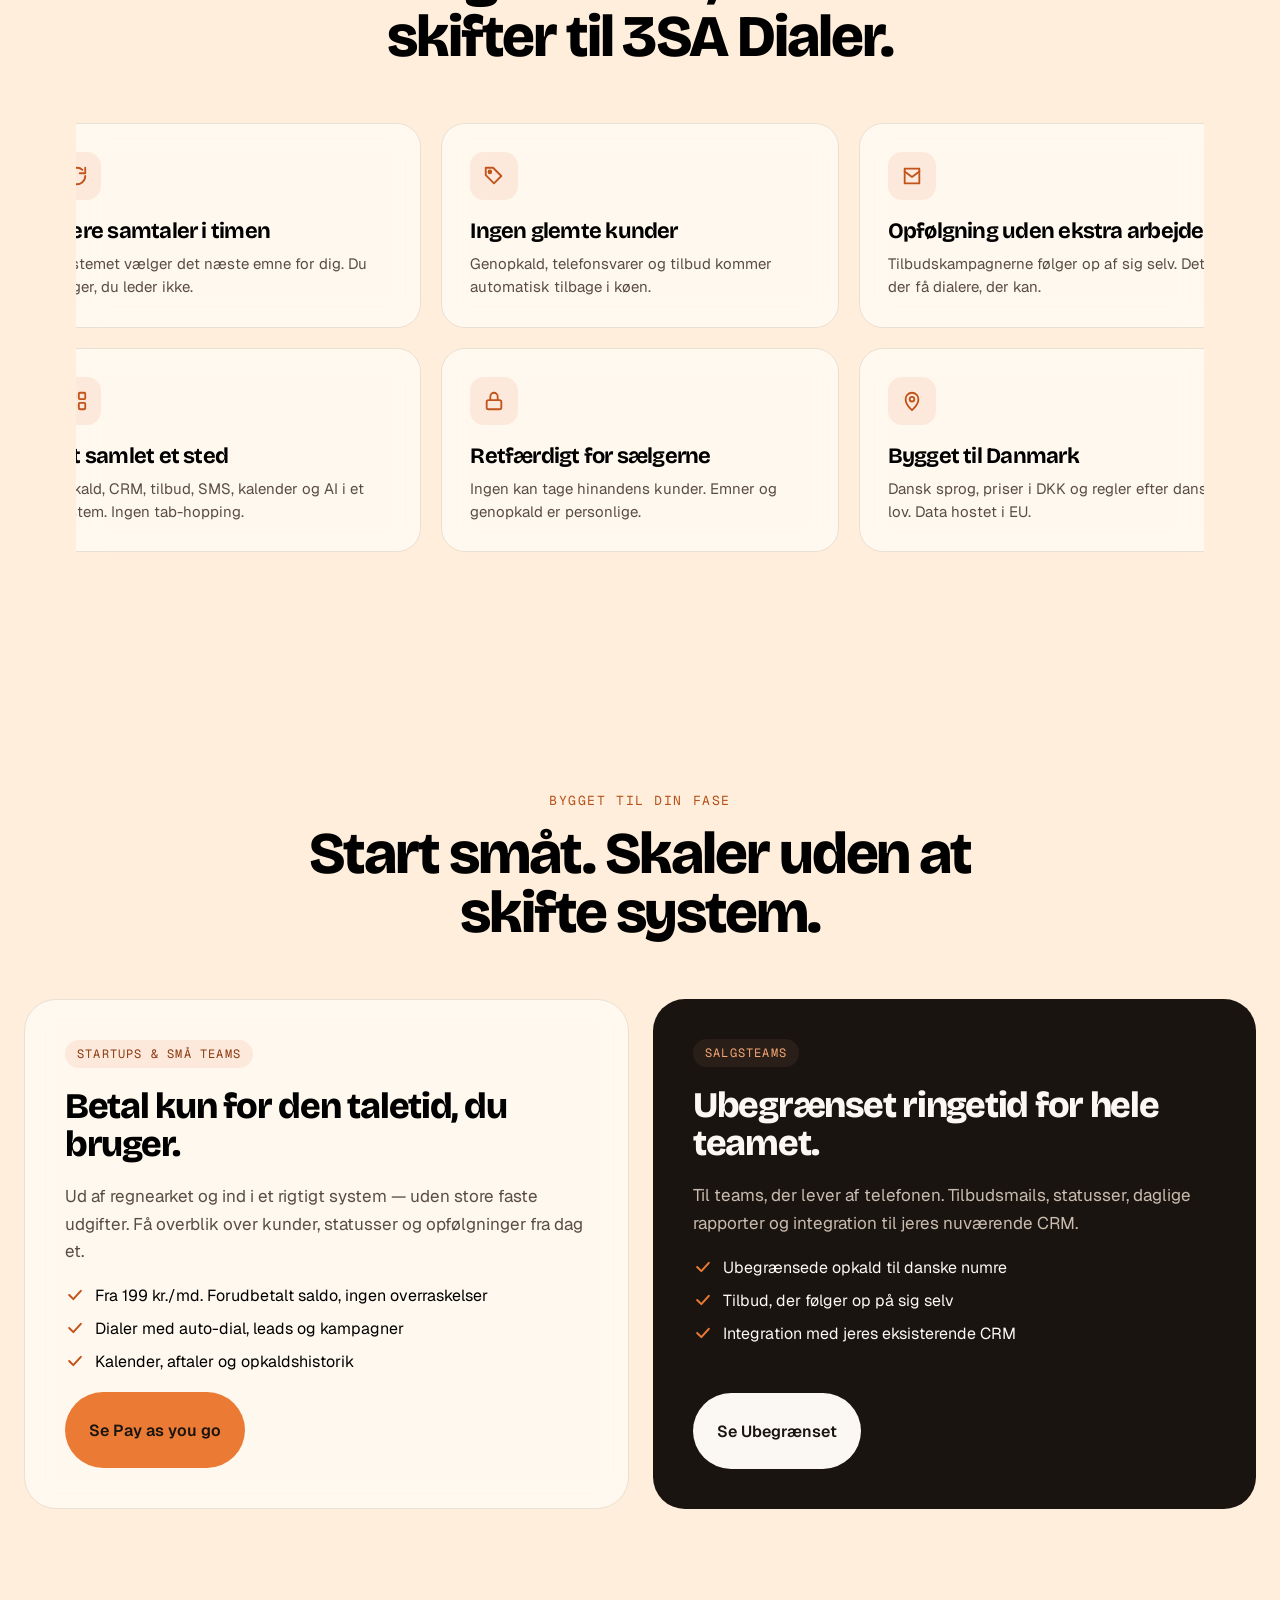
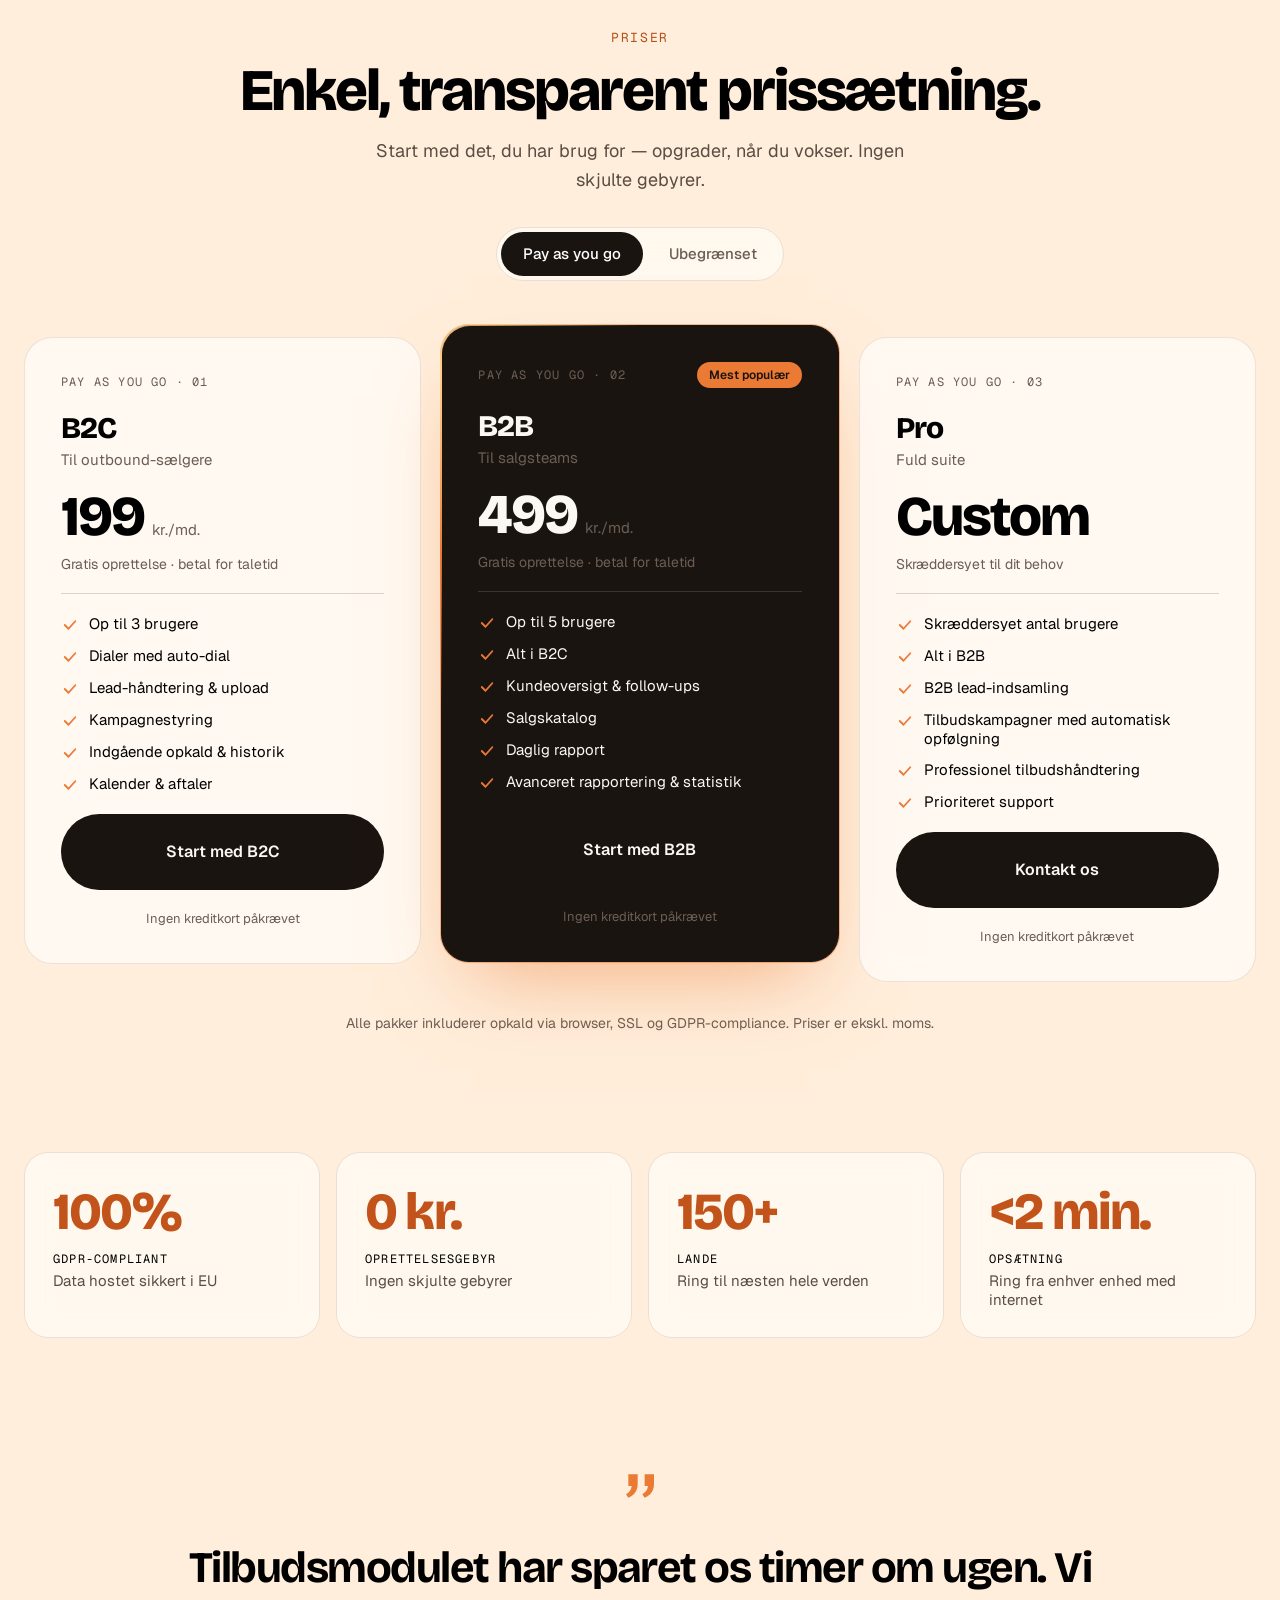
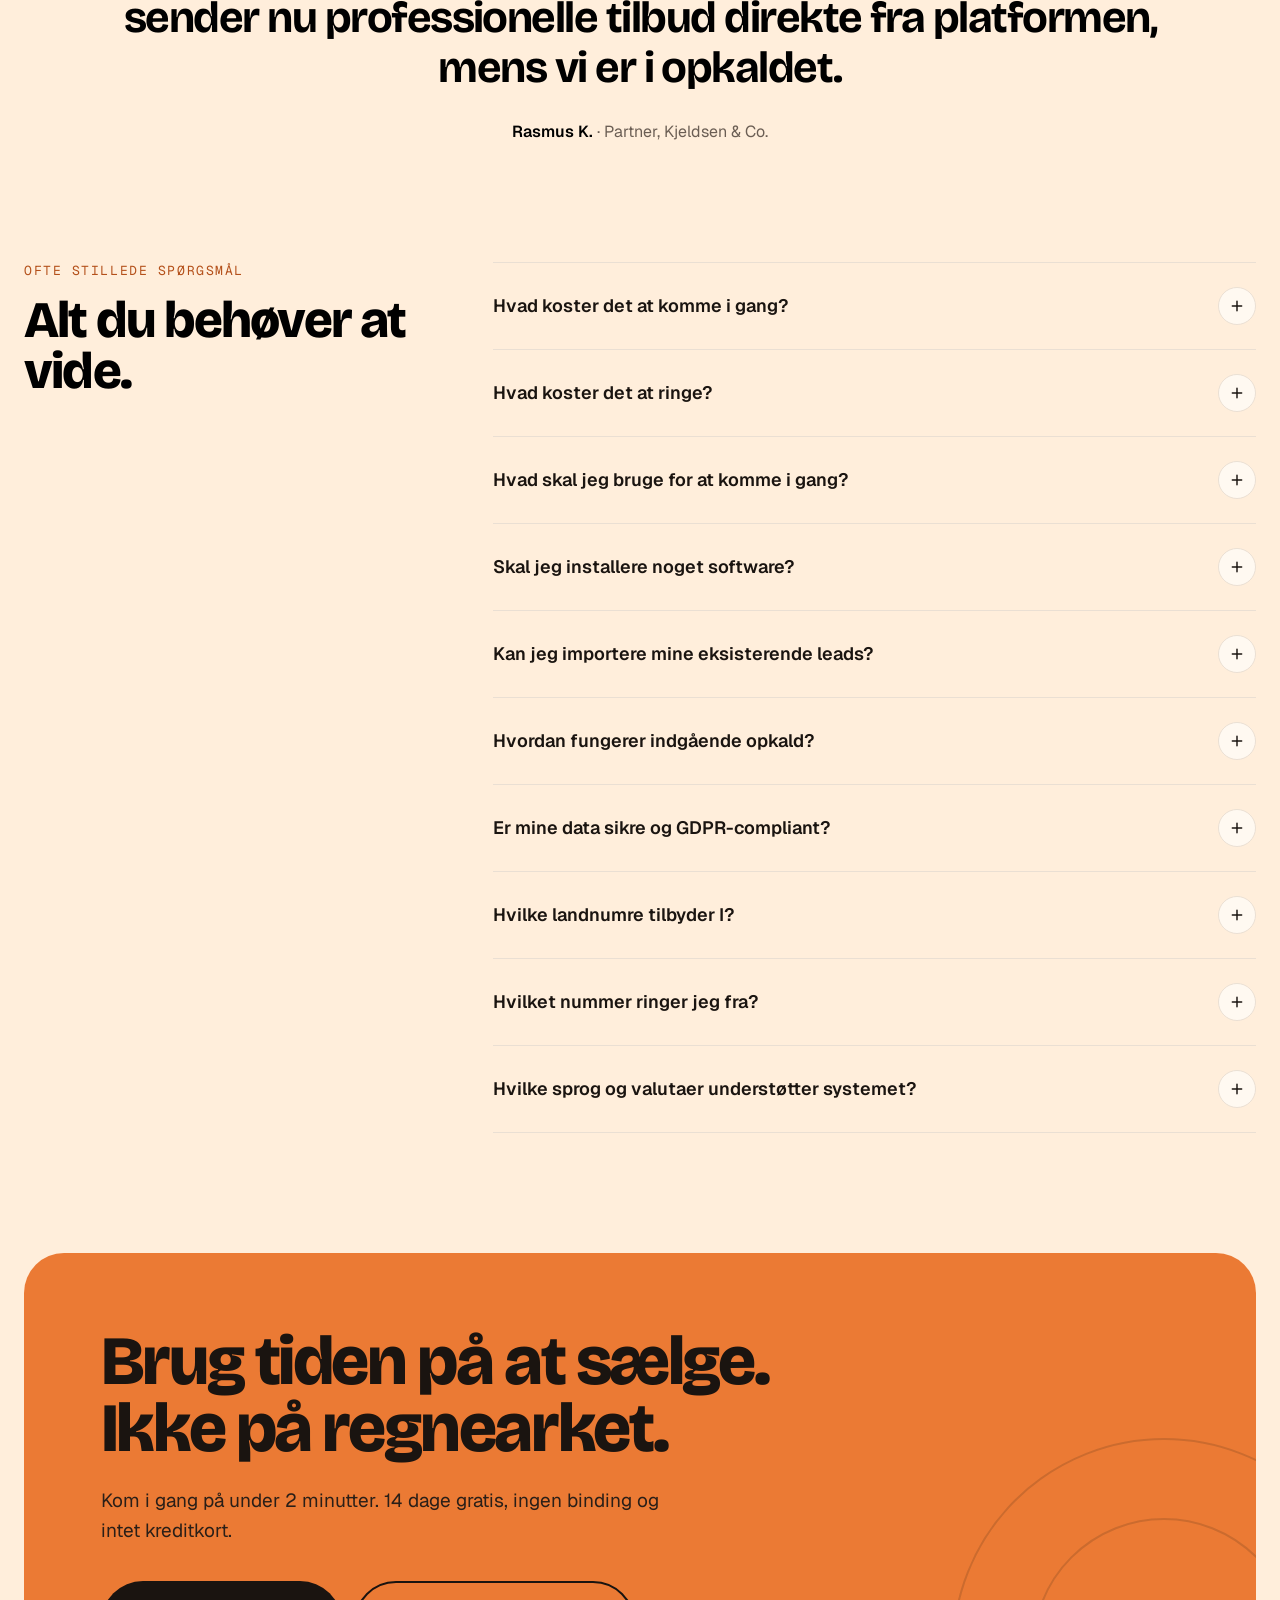
==== commit 59e53b17: "Kontakt os-side med kategorivalg, formular (Netlify Forms), andre veje ind og hurtige svar Co-Author" ====
--- a/index.html
+++ b/index.html
@@ -860,7 +860,7 @@
 <div class="ft-col"><h4>PRODUKT</h4><ul>
 <li><a href="#">Funktioner</a></li><li><a href="#">Sådan virker det</a></li><li><a href="/#priser">Priser</a></li><li><a href="#">Aura AI</a></li><li><a href="/#integrationer">Integrationer</a></li><li><a href="#">FAQ</a></li></ul></div>
 <div class="ft-col"><h4>VIRKSOMHED</h4><ul>
-<li><a href="/om-os">Om os</a></li><li><a href="#">Kunder</a></li><li><a href="#">Blog</a></li><li><a href="#">Hjælp &amp; support</a></li><li><a href="/book-intro">Book en demo</a></li></ul></div>
+<li><a href="/om-os">Om os</a></li><li><a href="#">Kunder</a></li><li><a href="#">Blog</a></li><li><a href="/kontakt">Hjælp &amp; support</a></li><li><a href="/book-intro">Book en demo</a></li></ul></div>
 <div class="ft-col"><h4>KONTAKT</h4><ul>
 <li><a href="mailto:hello@3sadialer.io">hello@3sadialer.io</a></li><li><a href="tel:[TELEFON]">[TELEFON]</a></li><li><span style="color:#C9BBAE">[ADRESSE]<br>[POSTNR BY]</span></li><li><span style="color:#C9BBAE">CVR: [CVR-NR]</span></li></ul></div>
 </div>
--- a/assets/site.css
+++ b/assets/site.css
@@ -324,7 +324,7 @@
 .bi-form input::placeholder,.bi-form textarea::placeholder{color:#8C7B6E}
 .bi-slot{display:flex;flex-wrap:wrap;gap:8px}
 .bi-slot input{display:none}
-.bi-slot span{padding:10px 14px;border-radius:999px;border:1px solid #EADFD3;background:#FFFFFF;font-size:14px;cursor:pointer;transition:all .25s;min-height:44px;display:inline-flex;align-items:center}
+.bi-slot span{padding:10px 14px;gap:8px;border-radius:999px;border:1px solid #EADFD3;background:#FFFFFF;font-size:14px;cursor:pointer;transition:all .25s;min-height:44px;display:inline-flex;align-items:center}
 .bi-slot input:checked+span{background:#1A1410;color:#FBF7F2;border-color:#1A1410}
 .bi-step{display:flex;gap:20px;align-items:flex-start}
 .bi-step .t{font-family:'Geist Mono',monospace;font-size:12px;letter-spacing:.1em;color:#B4501A;padding-top:4px;flex:none;width:64px}
@@ -498,3 +498,37 @@
 .hlogo-ic .int-fallback{font-size:16px}
 .hlogo-ic.nologo img{display:none}.hlogo-ic.nologo .int-fallback{display:block}
 @media (max-width:760px){.hlogos{padding:18px}.hlogos-row{justify-content:flex-start}.hlogo span:last-child{display:none}.hlogo{padding:4px}}
+
+/* ---- kontakt ---- */
+.kform{display:flex;flex-direction:column;gap:20px}
+.kstep{background:rgba(255,255,255,.62);border:1px solid #EADFD3;border-radius:32px;padding:clamp(24px,3.5vw,44px)}
+.kstep-h{display:flex;gap:18px;align-items:center;flex-wrap:wrap;margin-bottom:28px}
+.kstep-h h2{margin:0;font-size:clamp(24px,2.6vw,32px);font-weight:800;letter-spacing:-.03em}
+.kstep-h p{margin:4px 0 0;font-size:15px;color:#5A4D43}
+.knum{width:44px;height:44px;border-radius:14px;background:#1A1410;color:#FBF7F2;display:flex;align-items:center;justify-content:center;font-family:'Bricolage Grotesque',sans-serif;font-weight:800;font-size:18px;flex:none}
+.ksla{margin-left:auto;display:inline-flex;align-items:center;gap:6px;font-size:13px;font-weight:600;color:#1F7A4D;background:#E2F3E9;padding:8px 12px;border-radius:999px;transition:transform .3s}
+.ksla.pop{animation:kpop .5s cubic-bezier(.3,1.6,.5,1)}
+@keyframes kpop{0%{transform:scale(.85)}100%{transform:none}}
+.kt-grid{display:grid;grid-template-columns:repeat(3,minmax(0,1fr));gap:12px}@media (max-width:900px){.kt-grid{grid-template-columns:repeat(2,minmax(0,1fr))}}@media (max-width:520px){.kt-grid{grid-template-columns:1fr}}
+.kt input{position:absolute;opacity:0;pointer-events:none}
+.kt-box{position:relative;display:flex;flex-direction:column;gap:6px;padding:22px 20px;border-radius:22px;background:#FFFFFF;border:1px solid #EADFD3;cursor:pointer;min-height:150px;transition:transform .35s cubic-bezier(.2,.7,.2,1),box-shadow .35s,border-color .3s,background .3s}
+.kt-box:hover{transform:translateY(-4px);box-shadow:0 24px 48px -28px rgba(26,20,16,.35);border-color:#C9BBAE}
+.kt-ic{width:44px;height:44px;border-radius:13px;background:#FCE9DB;display:flex;align-items:center;justify-content:center;margin-bottom:8px;transition:transform .4s cubic-bezier(.3,1.5,.5,1),background .3s}
+.kt-box b{font-weight:600;font-size:16px}
+.kt-box>span:not(.kt-ic){font-size:13.5px;line-height:1.45;color:#5A4D43}
+.kt-check{position:absolute;top:14px;right:14px;width:24px;height:24px;border-radius:50%;background:#EB7A34;display:flex;align-items:center;justify-content:center;transform:scale(0);transition:transform .4s cubic-bezier(.3,1.6,.5,1)}
+.kt input:checked+.kt-box{background:#1A1410;color:#FBF7F2;border-color:#1A1410;transform:translateY(-4px);box-shadow:0 30px 60px -30px rgba(26,20,16,.6)}
+.kt input:checked+.kt-box>span:not(.kt-ic){color:#C9BBAE}
+.kt input:checked+.kt-box .kt-ic{background:#EB7A34;transform:rotate(-8deg) scale(1.08)}
+.kt input:checked+.kt-box .kt-ic svg{stroke:#1A1410}
+.kt input:checked+.kt-box .kt-check{transform:scale(1)}
+.kt input:focus-visible+.kt-box{outline:3px solid rgba(235,122,52,.5);outline-offset:2px}
+.kcount{text-align:right;font-size:12px;color:#8C7B6E;margin-top:6px;font-family:'Geist Mono',monospace}
+.ksend{width:100%;border:0;cursor:pointer;display:flex;justify-content:center;align-items:center;gap:10px;padding:18px 28px;border-radius:999px;background:#EB7A34;color:#1A1410;font:600 17px 'Geist',sans-serif;min-height:56px}
+.kway{display:flex;flex-direction:column;gap:6px;padding:28px;border-radius:24px;background:rgba(255,255,255,.62);border:1px solid #EADFD3;text-decoration:none;color:inherit}
+.kway b{font-size:18px;font-weight:700;margin-top:4px}
+.kway>span:not(.kway-ic){font-size:14px;color:#5A4D43;line-height:1.5}
+.kway-ic{width:48px;height:48px;border-radius:14px;background:#FCE9DB;display:flex;align-items:center;justify-content:center;margin-bottom:10px;transition:transform .4s cubic-bezier(.3,1.5,.5,1)}
+.kway:hover .kway-ic{transform:rotate(-8deg) scale(1.08)}
+.kshake{animation:kshake .4s}
+@keyframes kshake{0%,100%{transform:none}25%{transform:translateX(-6px)}75%{transform:translateX(6px)}}
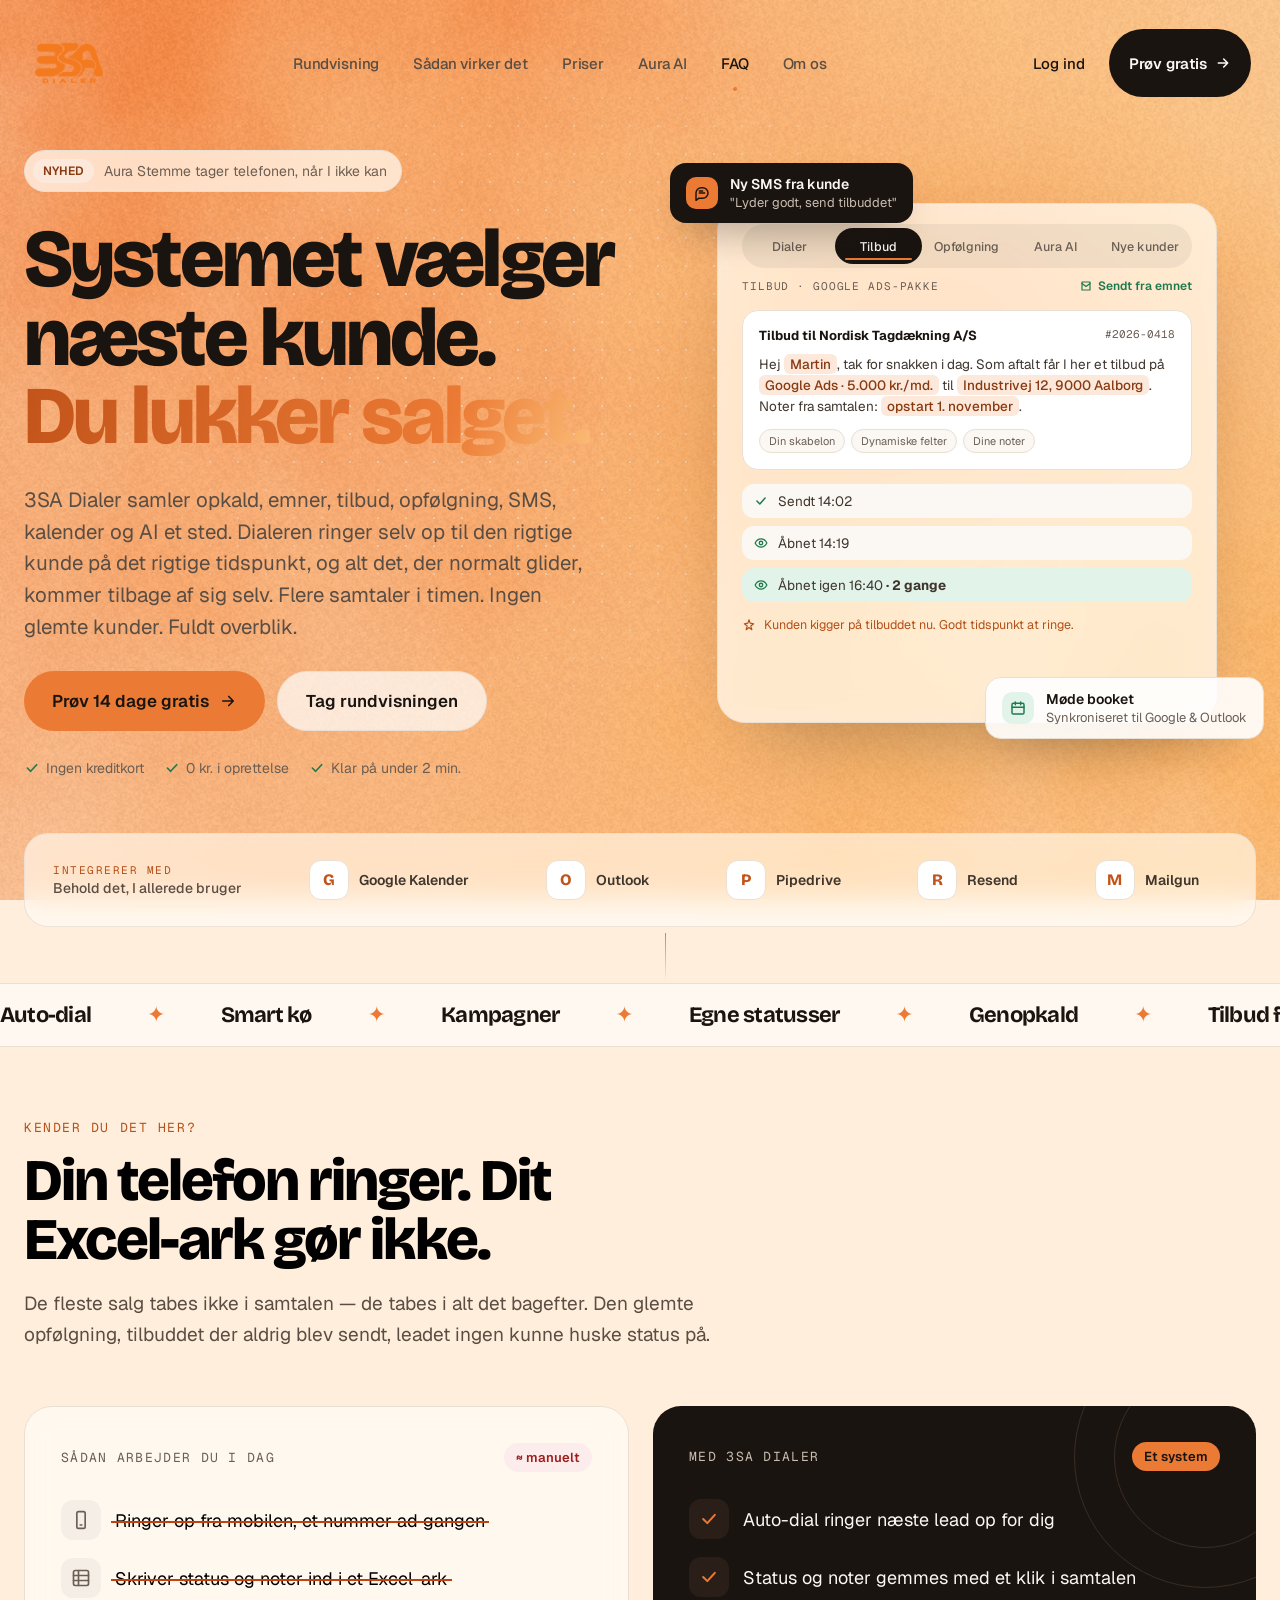
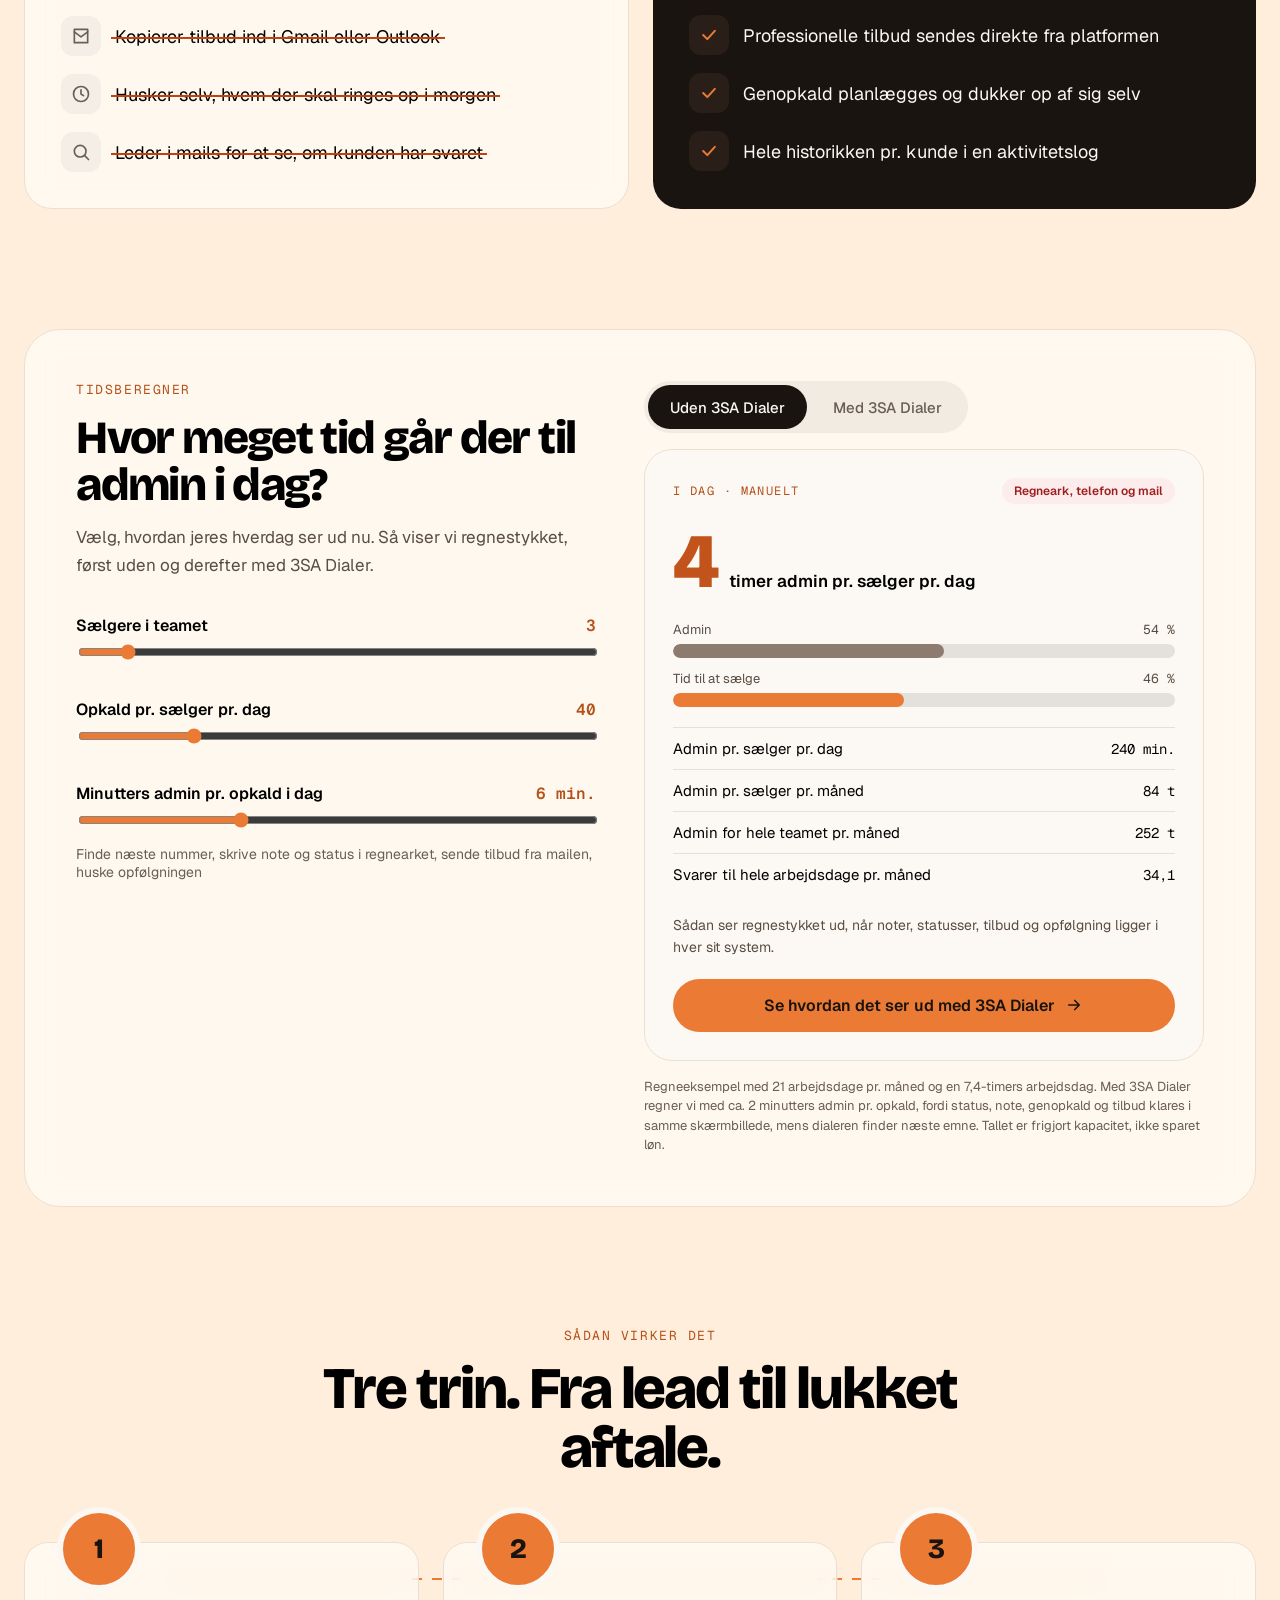
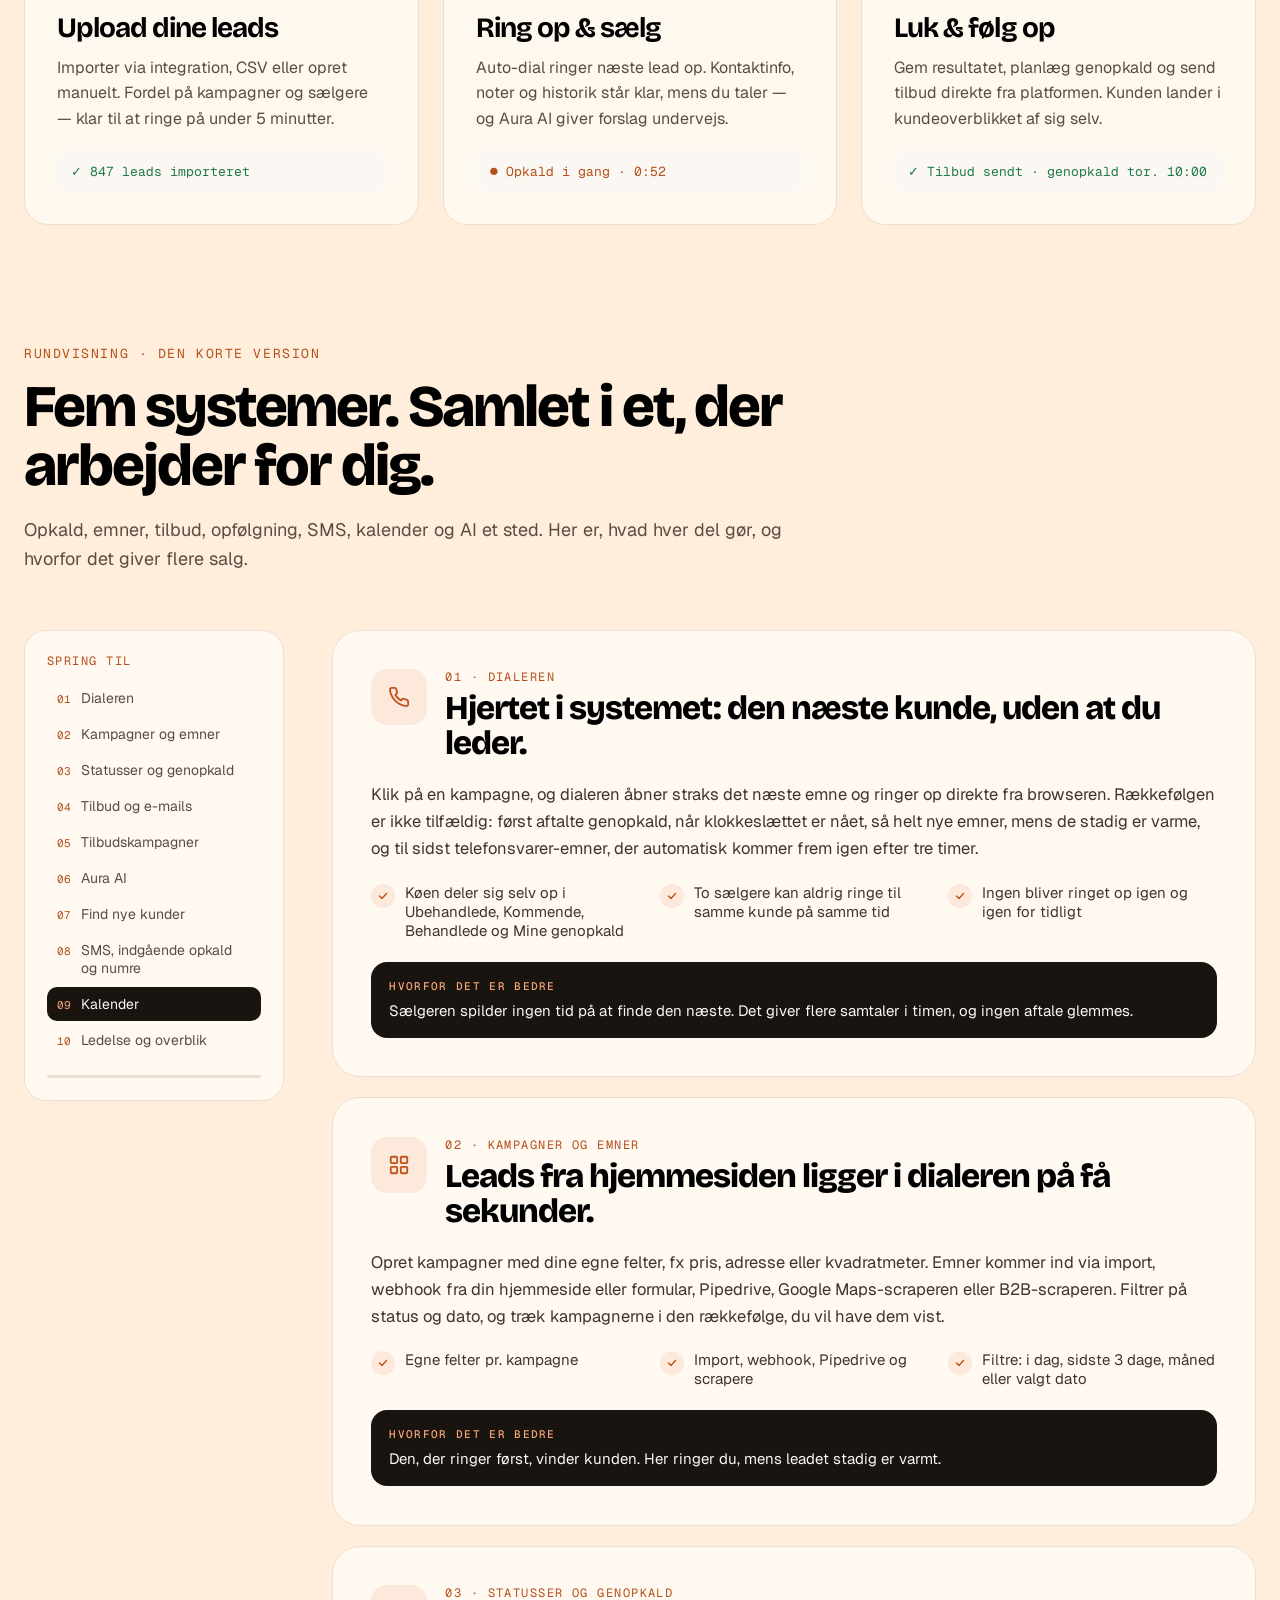
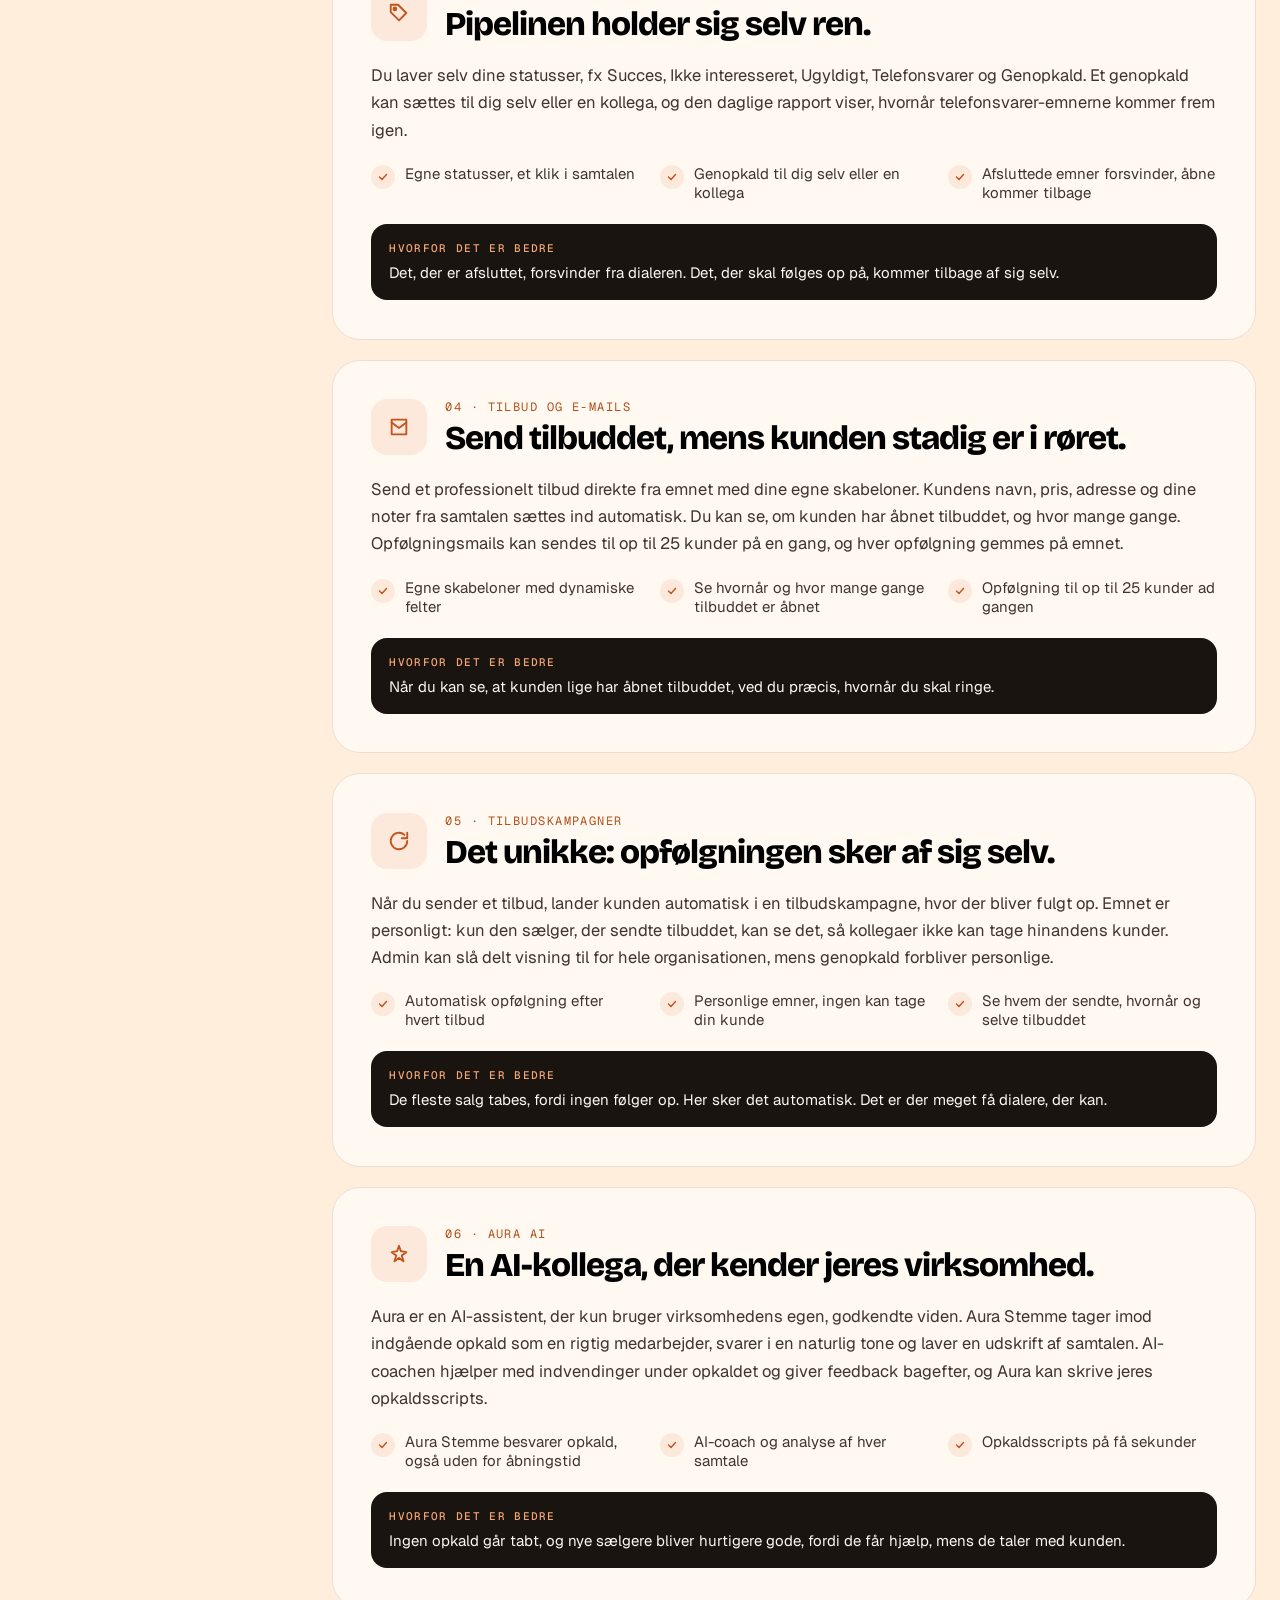
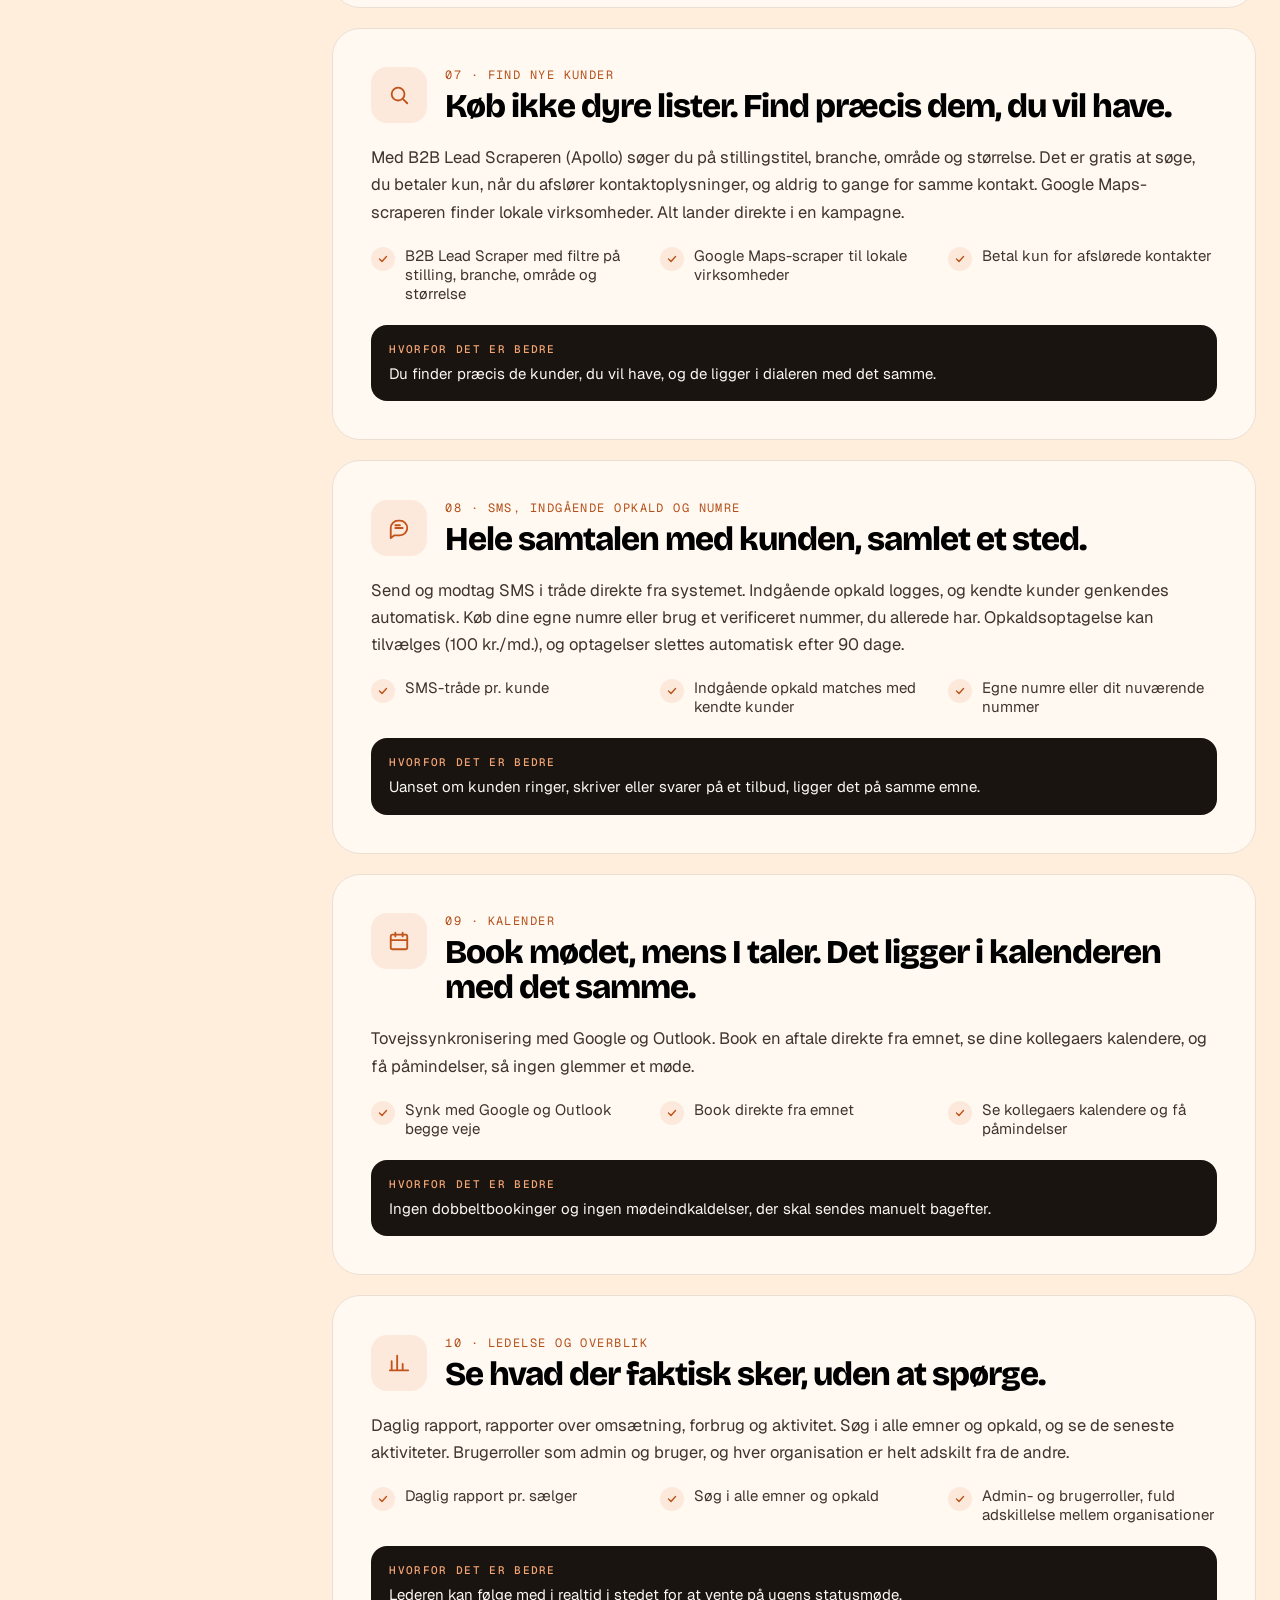
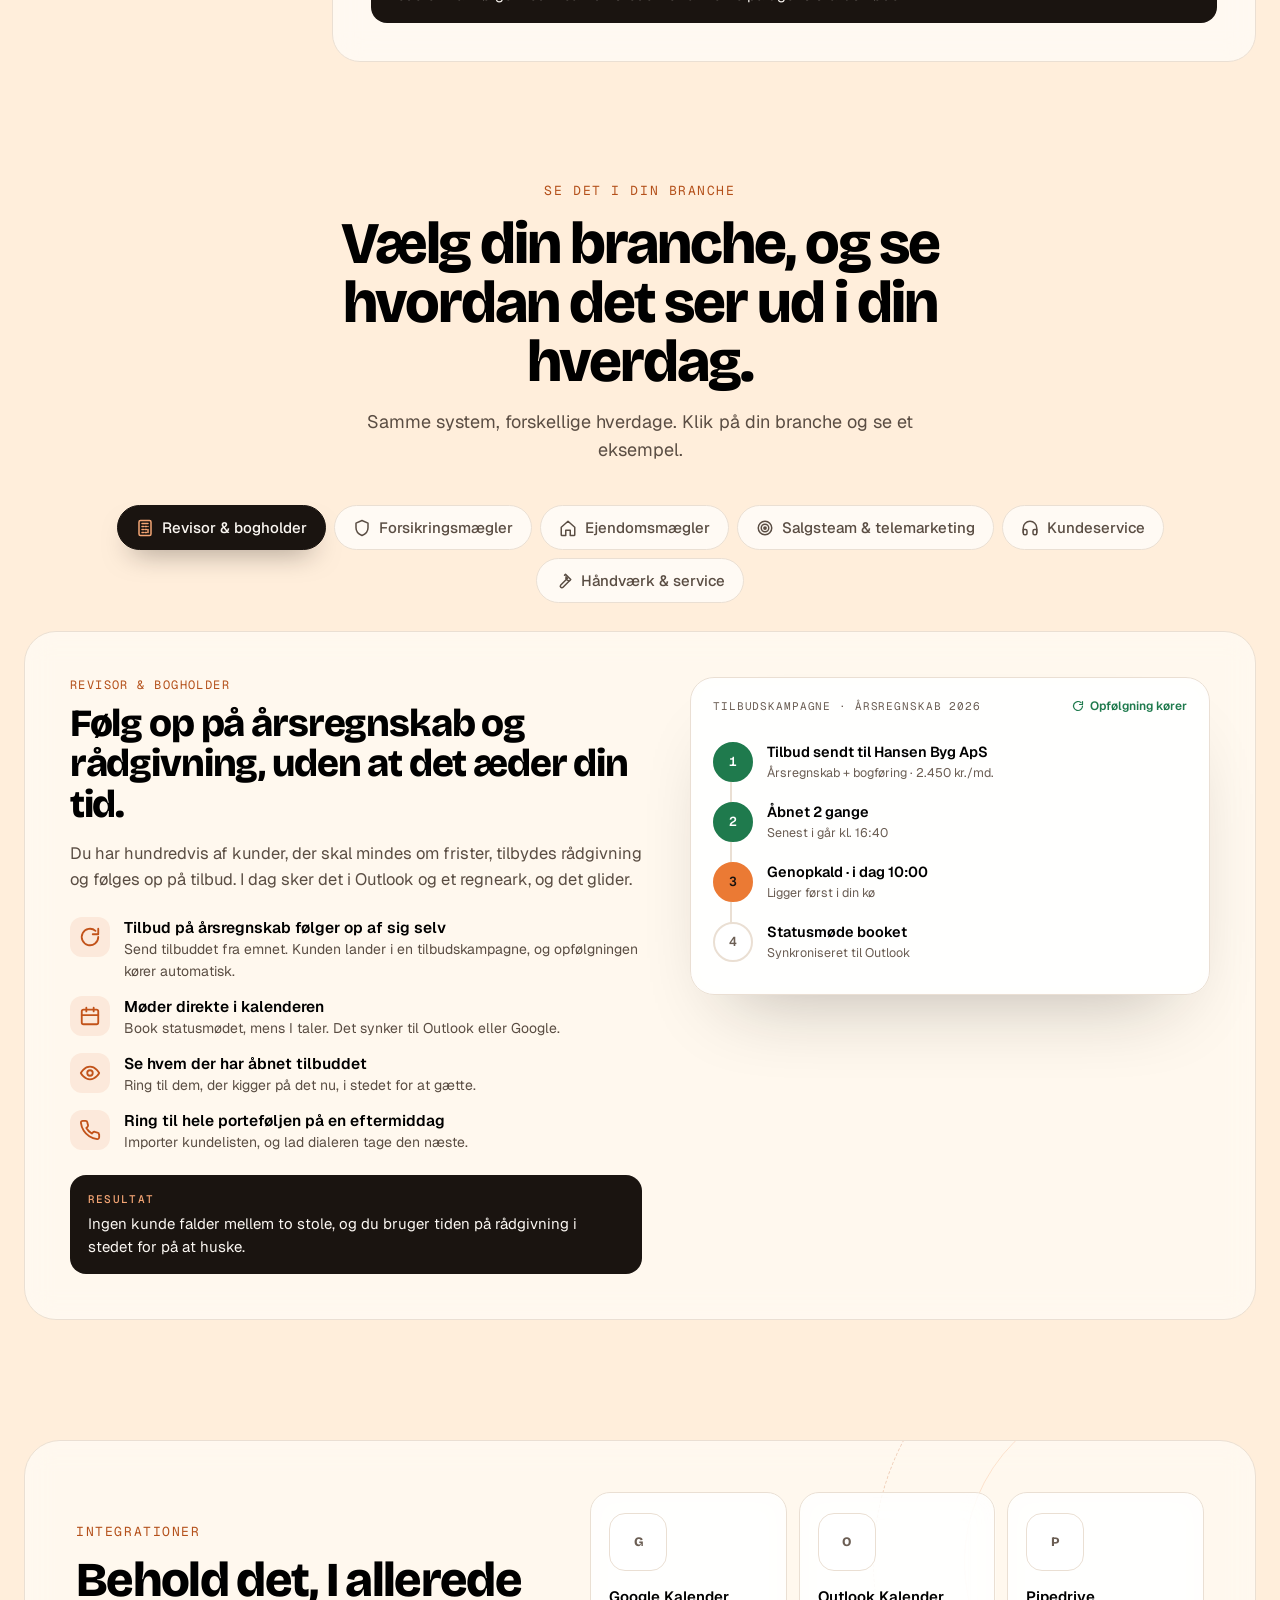
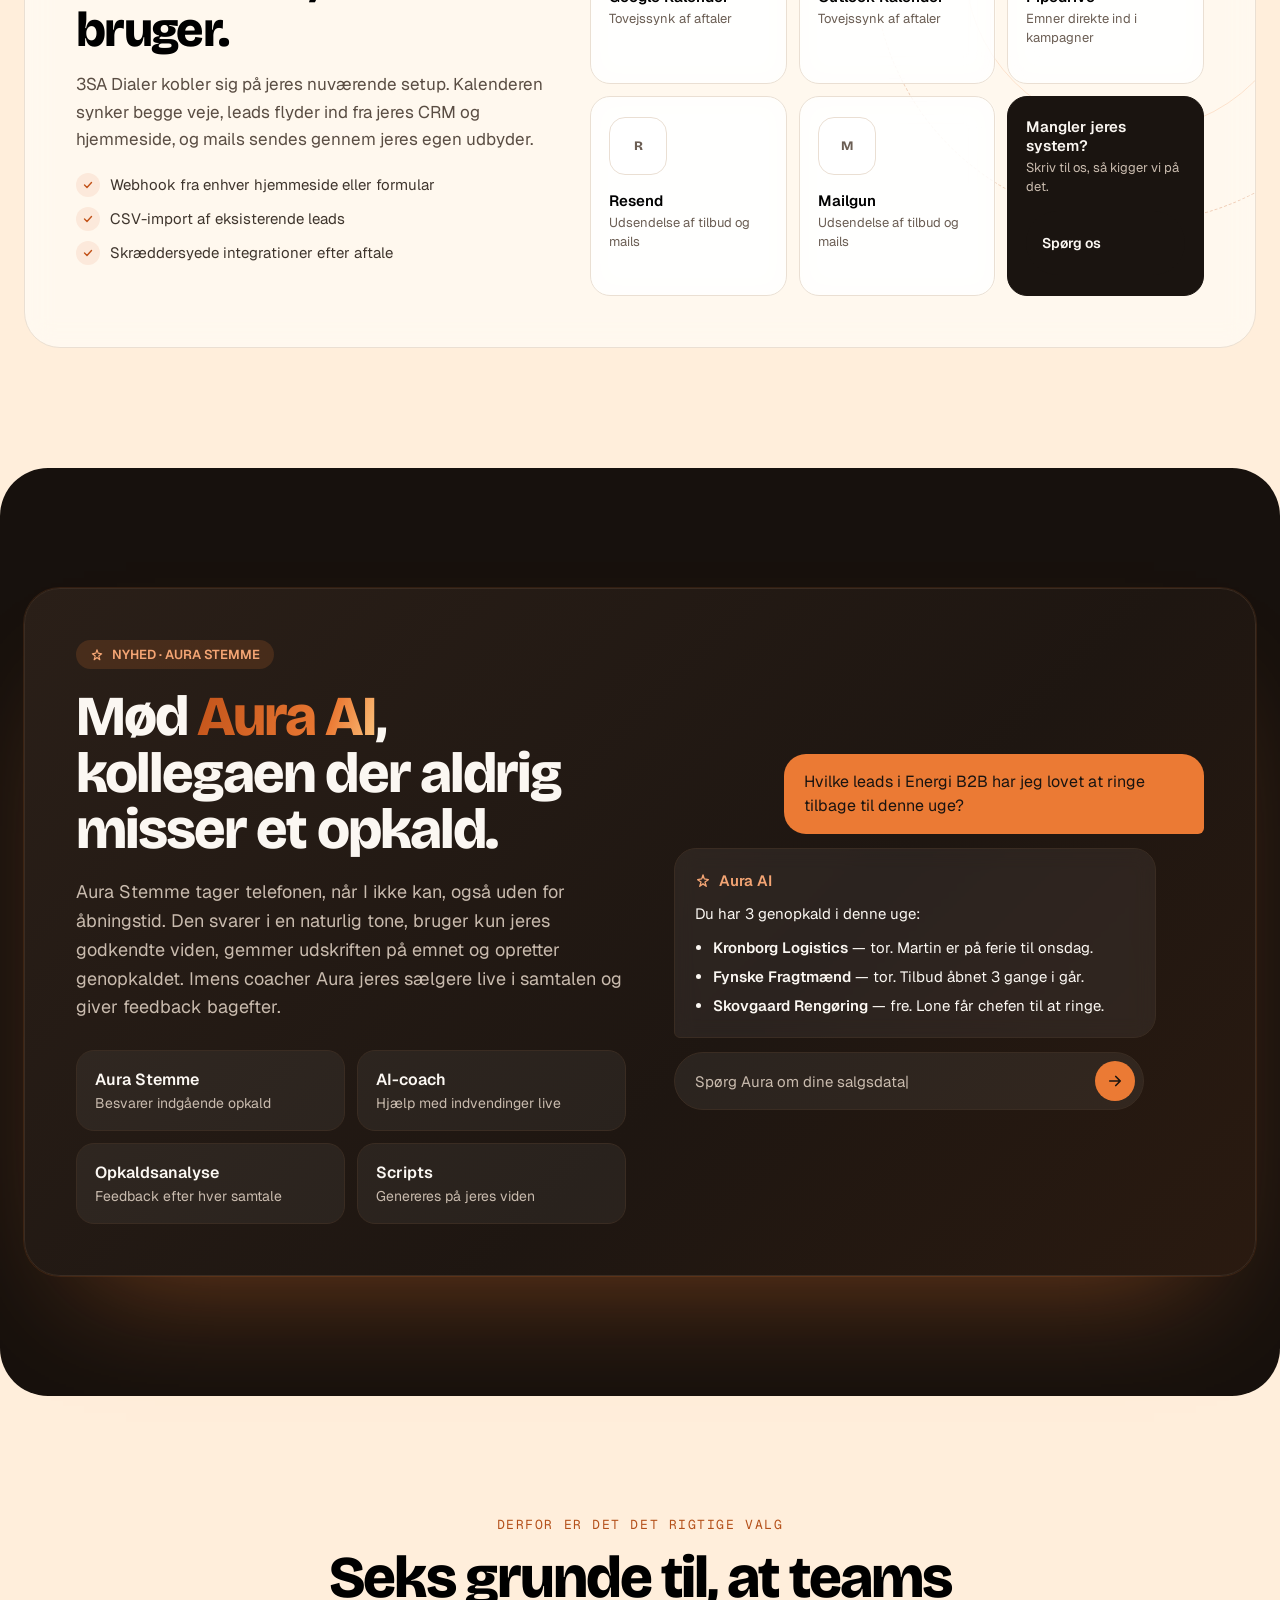
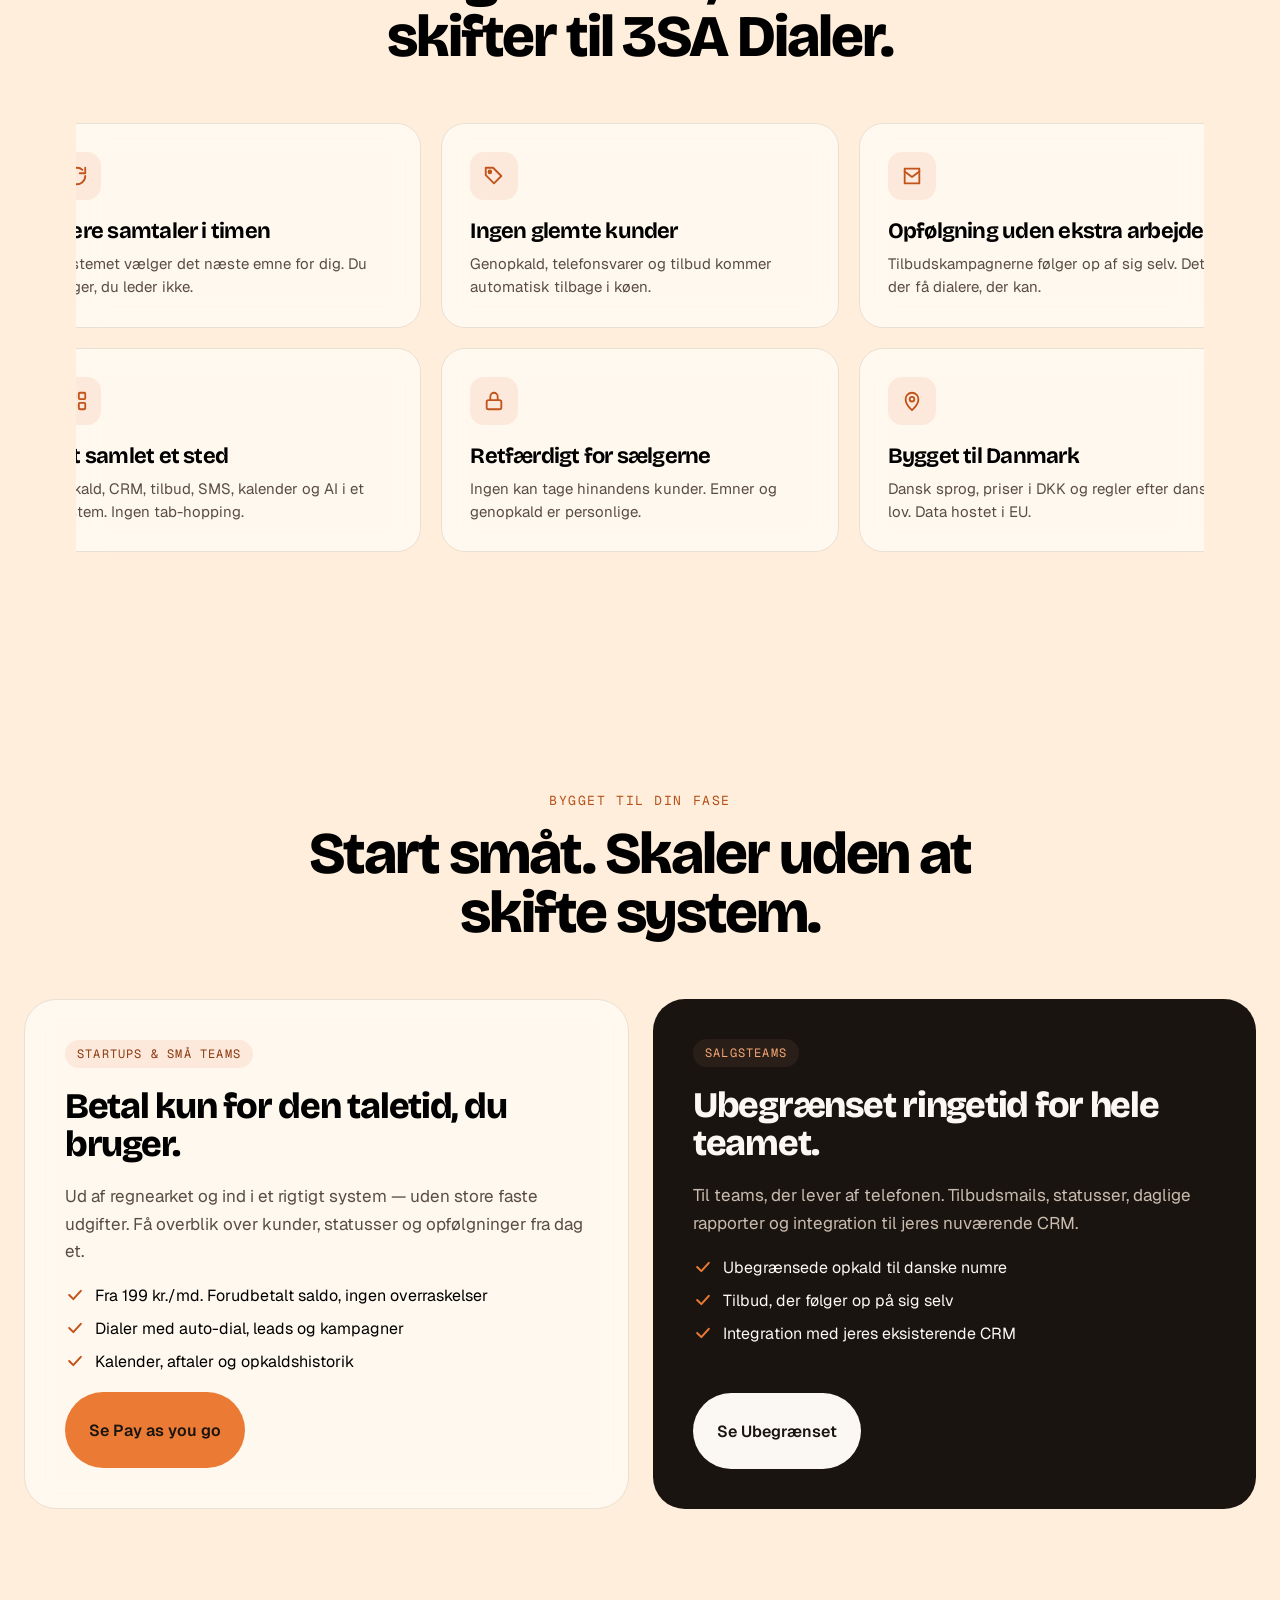
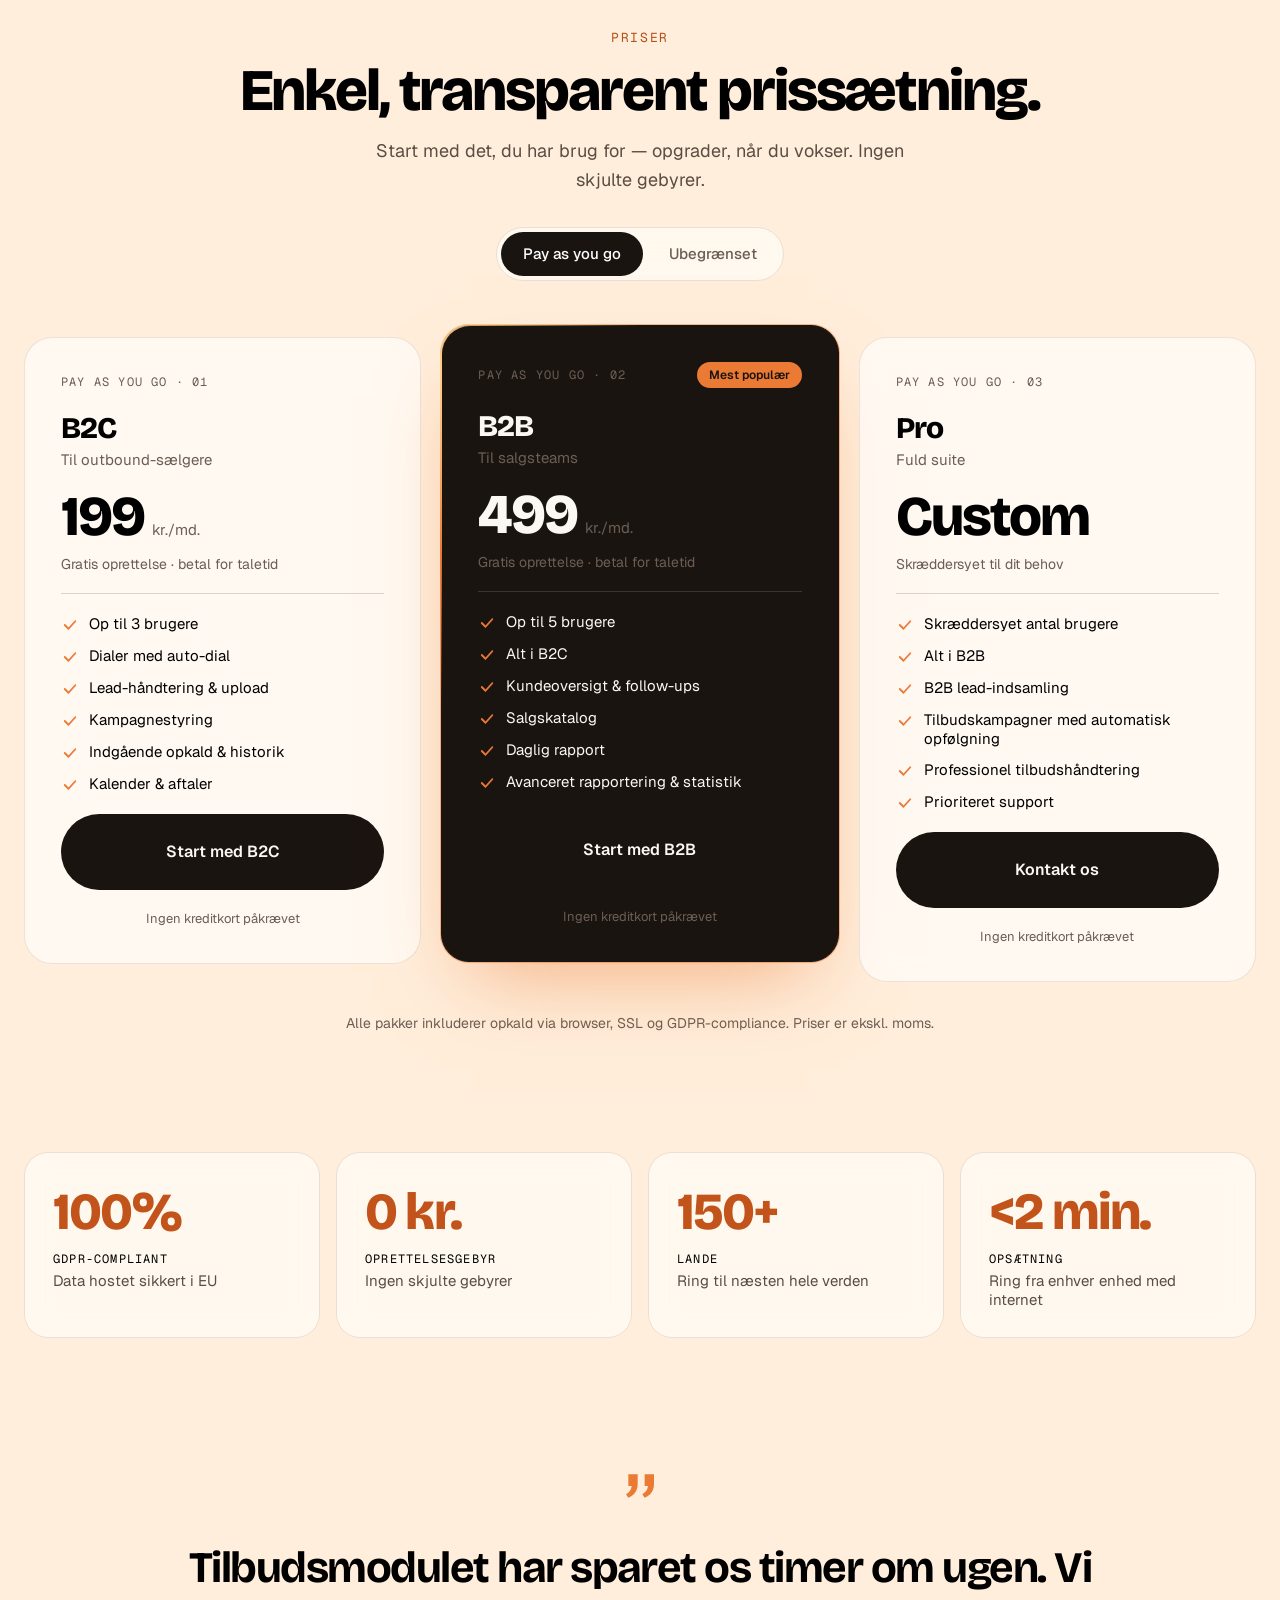
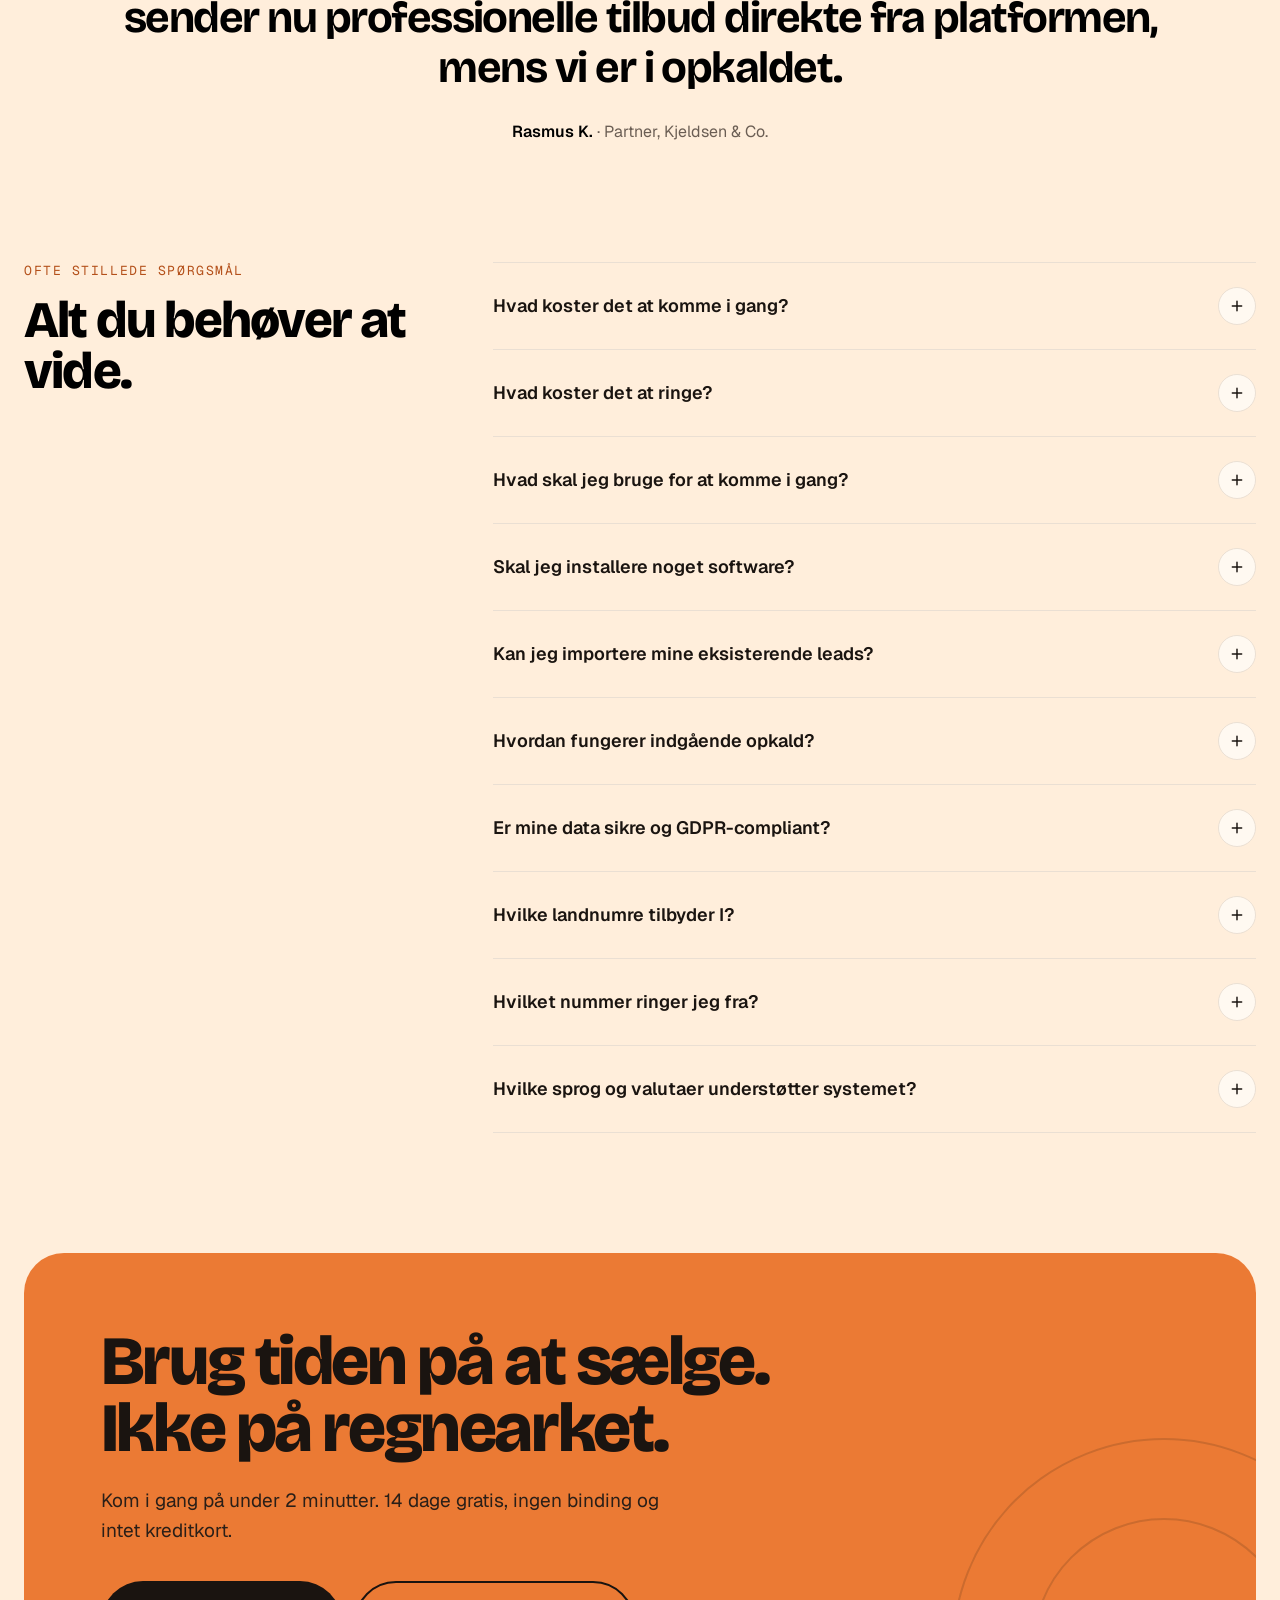
==== commit e14ca4df: "CTA-knapper peger paa app.3sadialer.io/signup med valgt pakke (plan=basic/business), Pro -> kontakt " ====
--- a/index.html
+++ b/index.html
@@ -34,7 +34,7 @@
 </nav>
 <div class="hd-acts">
 <a class="hd-login" href="https://app.3sadialer.io">Log ind</a>
-<a class="hd-cta" href="/#priser">Prøv gratis<svg width="16" height="16" viewBox="0 0 24 24" fill="none" stroke="currentColor" stroke-width="2.4" stroke-linecap="round" stroke-linejoin="round" aria-hidden="true"><path d="M5 12h14M13 6l6 6-6 6"></path></svg></a>
+<a class="hd-cta" href="https://app.3sadialer.io/signup">Prøv gratis<svg width="16" height="16" viewBox="0 0 24 24" fill="none" stroke="currentColor" stroke-width="2.4" stroke-linecap="round" stroke-linejoin="round" aria-hidden="true"><path d="M5 12h14M13 6l6 6-6 6"></path></svg></a>
 <button class="hd-burger" id="burger" type="button" aria-label="Åbn menu" aria-expanded="false" aria-controls="mm"><span></span><span></span><span></span></button>
 </div>
 </div>
@@ -51,7 +51,7 @@
 <li><a href="/om-os"><i>06</i>Om os<span class="arr"><svg width="16" height="16" viewBox="0 0 24 24" fill="none" stroke="currentColor" stroke-width="2.2" stroke-linecap="round" stroke-linejoin="round" aria-hidden="true"><path d="M5 12h14M13 6l6 6-6 6"></path></svg></span></a></li>
 </ul>
 <div class="mm-foot">
-<a class="mm-cta" href="/#priser">Prøv 14 dage gratis<svg width="18" height="18" viewBox="0 0 24 24" fill="none" stroke="currentColor" stroke-width="2.4" stroke-linecap="round" stroke-linejoin="round" aria-hidden="true"><path d="M5 12h14M13 6l6 6-6 6"></path></svg></a>
+<a class="mm-cta" href="https://app.3sadialer.io/signup">Prøv 14 dage gratis<svg width="18" height="18" viewBox="0 0 24 24" fill="none" stroke="currentColor" stroke-width="2.4" stroke-linecap="round" stroke-linejoin="round" aria-hidden="true"><path d="M5 12h14M13 6l6 6-6 6"></path></svg></a>
 <a class="mm-login" href="https://app.3sadialer.io">Log ind</a>
 <div class="mm-meta"><span><b>●</b> ALLE SYSTEMER KØRER</span><span>EU-HOSTET</span></div>
 </div>
@@ -72,7 +72,7 @@
 <h1 class="disp" style="margin: 0; font-size: clamp(44px, 6.4vw, 88px); line-height: .96; font-weight: 800"><span class="line"><span>Systemet vælger</span></span><span class="line"><span>næste kunde.</span></span><span class="line"><span class="shine" style="color: #C2531A">Du lukker salget.</span></span></h1>
 <p class="in3" style="margin: 0; font-size: clamp(18px, 1.6vw, 21px); line-height: 1.55; color: #5A4D43; max-width: 560px">3SA Dialer samler opkald, emner, tilbud, opfølgning, SMS, kalender og AI et sted. Dialeren ringer selv op til den rigtige kunde på det rigtige tidspunkt, og alt det, der normalt glider, kommer tilbage af sig selv. Flere samtaler i timen. Ingen glemte kunder. Fuldt overblik.</p>
 <div class="in4" style="display: flex; flex-wrap: wrap; gap: 12px">
-<a class="btn magnet" href="https://app.3sadialer.io" style="display: inline-flex; align-items: center; gap: 10px; padding: 18px 28px; border-radius: 999px; background: #EB7A34; color: #1A1410; font-weight: 600; font-size: 17px; text-decoration: none; min-height: 44px">Prøv 14 dage gratis <svg width="18" height="18" viewBox="0 0 24 24" fill="none" stroke="currentColor" stroke-width="2.2" stroke-linecap="round" stroke-linejoin="round" aria-hidden="true"><path d="M5 12h14M13 6l6 6-6 6"></path></svg></a>
+<a class="btn magnet" href="https://app.3sadialer.io/signup" style="display: inline-flex; align-items: center; gap: 10px; padding: 18px 28px; border-radius: 999px; background: #EB7A34; color: #1A1410; font-weight: 600; font-size: 17px; text-decoration: none; min-height: 44px">Prøv 14 dage gratis <svg width="18" height="18" viewBox="0 0 24 24" fill="none" stroke="currentColor" stroke-width="2.2" stroke-linecap="round" stroke-linejoin="round" aria-hidden="true"><path d="M5 12h14M13 6l6 6-6 6"></path></svg></a>
 <a class="btn magnet glass" href="#rundvisning" style="display: inline-flex; align-items: center; gap: 10px; padding: 18px 28px; border-radius: 999px; background: rgba(255,255,255,.7); color: #1A1410; font-weight: 600; font-size: 17px; text-decoration: none; border: 1px solid #EADFD3; min-height: 44px">Tag rundvisningen</a>
 </div>
 <div class="in4" style="display: flex; flex-wrap: wrap; gap: 20px; font-size: 14px; color: #6B5E54">
@@ -641,7 +641,7 @@
 <ul style="list-style: none; margin: 0; padding: 20px 0 0; border-top: 1px solid rgba(140,123,110,.3); display: flex; flex-direction: column; gap: 12px; font-size: 15px">
 <li style="display: flex; gap: 10px"><svg width="18" height="18" viewBox="0 0 24 24" fill="none" stroke="#EB7A34" stroke-width="2.4" stroke-linecap="round" stroke-linejoin="round" aria-hidden="true" style="flex: none; margin-top: 2px"><path d="M5 12l5 5 9-10"></path></svg>Op til 3 brugere</li><li style="display: flex; gap: 10px"><svg width="18" height="18" viewBox="0 0 24 24" fill="none" stroke="#EB7A34" stroke-width="2.4" stroke-linecap="round" stroke-linejoin="round" aria-hidden="true" style="flex: none; margin-top: 2px"><path d="M5 12l5 5 9-10"></path></svg>Dialer med auto-dial</li><li style="display: flex; gap: 10px"><svg width="18" height="18" viewBox="0 0 24 24" fill="none" stroke="#EB7A34" stroke-width="2.4" stroke-linecap="round" stroke-linejoin="round" aria-hidden="true" style="flex: none; margin-top: 2px"><path d="M5 12l5 5 9-10"></path></svg>Lead-håndtering &amp; upload</li><li style="display: flex; gap: 10px"><svg width="18" height="18" viewBox="0 0 24 24" fill="none" stroke="#EB7A34" stroke-width="2.4" stroke-linecap="round" stroke-linejoin="round" aria-hidden="true" style="flex: none; margin-top: 2px"><path d="M5 12l5 5 9-10"></path></svg>Kampagnestyring</li><li style="display: flex; gap: 10px"><svg width="18" height="18" viewBox="0 0 24 24" fill="none" stroke="#EB7A34" stroke-width="2.4" stroke-linecap="round" stroke-linejoin="round" aria-hidden="true" style="flex: none; margin-top: 2px"><path d="M5 12l5 5 9-10"></path></svg>Indgående opkald &amp; historik</li><li style="display: flex; gap: 10px"><svg width="18" height="18" viewBox="0 0 24 24" fill="none" stroke="#EB7A34" stroke-width="2.4" stroke-linecap="round" stroke-linejoin="round" aria-hidden="true" style="flex: none; margin-top: 2px"><path d="M5 12l5 5 9-10"></path></svg>Kalender &amp; aftaler</li>
 </ul>
-<a class="btn pcta" href="#" style="display: flex; justify-content: center; align-items: center; gap: 8px; padding: 16px; border-radius: 999px; background: #1A1410; color: #FBF7F2; font-weight: 600; text-decoration: none; min-height: 44px">Start med B2C</a>
+<a class="btn pcta" href="https://app.3sadialer.io/signup?plan=basic" style="display: flex; justify-content: center; align-items: center; gap: 8px; padding: 16px; border-radius: 999px; background: #1A1410; color: #FBF7F2; font-weight: 600; text-decoration: none; min-height: 44px">Start med B2C</a>
 <div class="pmuted" style="text-align: center; font-size: 13px; color: #6B5E54">Ingen kreditkort påkrævet</div>
 </div>
 
@@ -662,7 +662,7 @@
 <ul style="list-style: none; margin: 0; padding: 20px 0 0; border-top: 1px solid rgba(140,123,110,.3); display: flex; flex-direction: column; gap: 12px; font-size: 15px">
 <li style="display: flex; gap: 10px"><svg width="18" height="18" viewBox="0 0 24 24" fill="none" stroke="#EB7A34" stroke-width="2.4" stroke-linecap="round" stroke-linejoin="round" aria-hidden="true" style="flex: none; margin-top: 2px"><path d="M5 12l5 5 9-10"></path></svg>Op til 5 brugere</li><li style="display: flex; gap: 10px"><svg width="18" height="18" viewBox="0 0 24 24" fill="none" stroke="#EB7A34" stroke-width="2.4" stroke-linecap="round" stroke-linejoin="round" aria-hidden="true" style="flex: none; margin-top: 2px"><path d="M5 12l5 5 9-10"></path></svg>Alt i B2C</li><li style="display: flex; gap: 10px"><svg width="18" height="18" viewBox="0 0 24 24" fill="none" stroke="#EB7A34" stroke-width="2.4" stroke-linecap="round" stroke-linejoin="round" aria-hidden="true" style="flex: none; margin-top: 2px"><path d="M5 12l5 5 9-10"></path></svg>Kundeoversigt &amp; follow-ups</li><li style="display: flex; gap: 10px"><svg width="18" height="18" viewBox="0 0 24 24" fill="none" stroke="#EB7A34" stroke-width="2.4" stroke-linecap="round" stroke-linejoin="round" aria-hidden="true" style="flex: none; margin-top: 2px"><path d="M5 12l5 5 9-10"></path></svg>Salgskatalog</li><li style="display: flex; gap: 10px"><svg width="18" height="18" viewBox="0 0 24 24" fill="none" stroke="#EB7A34" stroke-width="2.4" stroke-linecap="round" stroke-linejoin="round" aria-hidden="true" style="flex: none; margin-top: 2px"><path d="M5 12l5 5 9-10"></path></svg>Daglig rapport</li><li style="display: flex; gap: 10px"><svg width="18" height="18" viewBox="0 0 24 24" fill="none" stroke="#EB7A34" stroke-width="2.4" stroke-linecap="round" stroke-linejoin="round" aria-hidden="true" style="flex: none; margin-top: 2px"><path d="M5 12l5 5 9-10"></path></svg>Avanceret rapportering &amp; statistik</li>
 </ul>
-<a class="btn pcta" href="#" style="display: flex; justify-content: center; align-items: center; gap: 8px; padding: 16px; border-radius: 999px; background: #1A1410; color: #FBF7F2; font-weight: 600; text-decoration: none; min-height: 44px">Start med B2B</a>
+<a class="btn pcta" href="https://app.3sadialer.io/signup?plan=business" style="display: flex; justify-content: center; align-items: center; gap: 8px; padding: 16px; border-radius: 999px; background: #1A1410; color: #FBF7F2; font-weight: 600; text-decoration: none; min-height: 44px">Start med B2B</a>
 <div class="pmuted" style="text-align: center; font-size: 13px; color: #6B5E54">Ingen kreditkort påkrævet</div>
 </div>
 
@@ -683,7 +683,7 @@
 <ul style="list-style: none; margin: 0; padding: 20px 0 0; border-top: 1px solid rgba(140,123,110,.3); display: flex; flex-direction: column; gap: 12px; font-size: 15px">
 <li style="display: flex; gap: 10px"><svg width="18" height="18" viewBox="0 0 24 24" fill="none" stroke="#EB7A34" stroke-width="2.4" stroke-linecap="round" stroke-linejoin="round" aria-hidden="true" style="flex: none; margin-top: 2px"><path d="M5 12l5 5 9-10"></path></svg>Skræddersyet antal brugere</li><li style="display: flex; gap: 10px"><svg width="18" height="18" viewBox="0 0 24 24" fill="none" stroke="#EB7A34" stroke-width="2.4" stroke-linecap="round" stroke-linejoin="round" aria-hidden="true" style="flex: none; margin-top: 2px"><path d="M5 12l5 5 9-10"></path></svg>Alt i B2B</li><li style="display: flex; gap: 10px"><svg width="18" height="18" viewBox="0 0 24 24" fill="none" stroke="#EB7A34" stroke-width="2.4" stroke-linecap="round" stroke-linejoin="round" aria-hidden="true" style="flex: none; margin-top: 2px"><path d="M5 12l5 5 9-10"></path></svg>B2B lead-indsamling</li><li style="display: flex; gap: 10px"><svg width="18" height="18" viewBox="0 0 24 24" fill="none" stroke="#EB7A34" stroke-width="2.4" stroke-linecap="round" stroke-linejoin="round" aria-hidden="true" style="flex: none; margin-top: 2px"><path d="M5 12l5 5 9-10"></path></svg>Tilbudskampagner med automatisk opfølgning</li><li style="display: flex; gap: 10px"><svg width="18" height="18" viewBox="0 0 24 24" fill="none" stroke="#EB7A34" stroke-width="2.4" stroke-linecap="round" stroke-linejoin="round" aria-hidden="true" style="flex: none; margin-top: 2px"><path d="M5 12l5 5 9-10"></path></svg>Professionel tilbudshåndtering</li><li style="display: flex; gap: 10px"><svg width="18" height="18" viewBox="0 0 24 24" fill="none" stroke="#EB7A34" stroke-width="2.4" stroke-linecap="round" stroke-linejoin="round" aria-hidden="true" style="flex: none; margin-top: 2px"><path d="M5 12l5 5 9-10"></path></svg>Prioriteret support</li>
 </ul>
-<a class="btn pcta" href="#" style="display: flex; justify-content: center; align-items: center; gap: 8px; padding: 16px; border-radius: 999px; background: #1A1410; color: #FBF7F2; font-weight: 600; text-decoration: none; min-height: 44px">Kontakt os</a>
+<a class="btn pcta" href="/kontakt" style="display: flex; justify-content: center; align-items: center; gap: 8px; padding: 16px; border-radius: 999px; background: #1A1410; color: #FBF7F2; font-weight: 600; text-decoration: none; min-height: 44px">Kontakt os</a>
 <div class="pmuted" style="text-align: center; font-size: 13px; color: #6B5E54">Ingen kreditkort påkrævet</div>
 </div>
 </div><div id="plans-unl" hidden style="margin-top: 56px; display: grid; grid-template-columns: repeat(auto-fit, minmax(300px, 1fr)); gap: 20px; align-items: start">
@@ -704,7 +704,7 @@
 <ul style="list-style: none; margin: 0; padding: 20px 0 0; border-top: 1px solid rgba(140,123,110,.3); display: flex; flex-direction: column; gap: 12px; font-size: 15px">
 <li style="display: flex; gap: 10px"><svg width="18" height="18" viewBox="0 0 24 24" fill="none" stroke="#EB7A34" stroke-width="2.4" stroke-linecap="round" stroke-linejoin="round" aria-hidden="true" style="flex: none; margin-top: 2px"><path d="M5 12l5 5 9-10"></path></svg>Ubegrænsede opkald til danske numre</li><li style="display: flex; gap: 10px"><svg width="18" height="18" viewBox="0 0 24 24" fill="none" stroke="#EB7A34" stroke-width="2.4" stroke-linecap="round" stroke-linejoin="round" aria-hidden="true" style="flex: none; margin-top: 2px"><path d="M5 12l5 5 9-10"></path></svg>Dialer med auto-dial</li><li style="display: flex; gap: 10px"><svg width="18" height="18" viewBox="0 0 24 24" fill="none" stroke="#EB7A34" stroke-width="2.4" stroke-linecap="round" stroke-linejoin="round" aria-hidden="true" style="flex: none; margin-top: 2px"><path d="M5 12l5 5 9-10"></path></svg>Lead-håndtering &amp; upload</li><li style="display: flex; gap: 10px"><svg width="18" height="18" viewBox="0 0 24 24" fill="none" stroke="#EB7A34" stroke-width="2.4" stroke-linecap="round" stroke-linejoin="round" aria-hidden="true" style="flex: none; margin-top: 2px"><path d="M5 12l5 5 9-10"></path></svg>Kalender &amp; aftaler</li><li style="display: flex; gap: 10px"><svg width="18" height="18" viewBox="0 0 24 24" fill="none" stroke="#EB7A34" stroke-width="2.4" stroke-linecap="round" stroke-linejoin="round" aria-hidden="true" style="flex: none; margin-top: 2px"><path d="M5 12l5 5 9-10"></path></svg>1 dansk telefonnummer inkluderet</li>
 </ul>
-<a class="btn pcta" href="#" style="display: flex; justify-content: center; align-items: center; gap: 8px; padding: 16px; border-radius: 999px; background: #1A1410; color: #FBF7F2; font-weight: 600; text-decoration: none; min-height: 44px">Vælg Unlimited B2C</a>
+<a class="btn pcta" href="https://app.3sadialer.io/signup?plan=basic" style="display: flex; justify-content: center; align-items: center; gap: 8px; padding: 16px; border-radius: 999px; background: #1A1410; color: #FBF7F2; font-weight: 600; text-decoration: none; min-height: 44px">Vælg Unlimited B2C</a>
 <div class="pmuted" style="text-align: center; font-size: 13px; color: #6B5E54">Ingen kreditkort påkrævet</div>
 </div>
 
@@ -725,7 +725,7 @@
 <ul style="list-style: none; margin: 0; padding: 20px 0 0; border-top: 1px solid rgba(140,123,110,.3); display: flex; flex-direction: column; gap: 12px; font-size: 15px">
 <li style="display: flex; gap: 10px"><svg width="18" height="18" viewBox="0 0 24 24" fill="none" stroke="#EB7A34" stroke-width="2.4" stroke-linecap="round" stroke-linejoin="round" aria-hidden="true" style="flex: none; margin-top: 2px"><path d="M5 12l5 5 9-10"></path></svg>Ubegrænsede opkald til danske numre</li><li style="display: flex; gap: 10px"><svg width="18" height="18" viewBox="0 0 24 24" fill="none" stroke="#EB7A34" stroke-width="2.4" stroke-linecap="round" stroke-linejoin="round" aria-hidden="true" style="flex: none; margin-top: 2px"><path d="M5 12l5 5 9-10"></path></svg>Alt i B2C</li><li style="display: flex; gap: 10px"><svg width="18" height="18" viewBox="0 0 24 24" fill="none" stroke="#EB7A34" stroke-width="2.4" stroke-linecap="round" stroke-linejoin="round" aria-hidden="true" style="flex: none; margin-top: 2px"><path d="M5 12l5 5 9-10"></path></svg>Automatisk tilbudshåndtering</li><li style="display: flex; gap: 10px"><svg width="18" height="18" viewBox="0 0 24 24" fill="none" stroke="#EB7A34" stroke-width="2.4" stroke-linecap="round" stroke-linejoin="round" aria-hidden="true" style="flex: none; margin-top: 2px"><path d="M5 12l5 5 9-10"></path></svg>Kundeoversigt &amp; daglig rapport</li><li style="display: flex; gap: 10px"><svg width="18" height="18" viewBox="0 0 24 24" fill="none" stroke="#EB7A34" stroke-width="2.4" stroke-linecap="round" stroke-linejoin="round" aria-hidden="true" style="flex: none; margin-top: 2px"><path d="M5 12l5 5 9-10"></path></svg>1 dansk telefonnummer inkluderet</li>
 </ul>
-<a class="btn pcta" href="#" style="display: flex; justify-content: center; align-items: center; gap: 8px; padding: 16px; border-radius: 999px; background: #1A1410; color: #FBF7F2; font-weight: 600; text-decoration: none; min-height: 44px">Vælg Unlimited B2B</a>
+<a class="btn pcta" href="https://app.3sadialer.io/signup?plan=business" style="display: flex; justify-content: center; align-items: center; gap: 8px; padding: 16px; border-radius: 999px; background: #1A1410; color: #FBF7F2; font-weight: 600; text-decoration: none; min-height: 44px">Vælg Unlimited B2B</a>
 <div class="pmuted" style="text-align: center; font-size: 13px; color: #6B5E54">Ingen kreditkort påkrævet</div>
 </div>
 
@@ -746,7 +746,7 @@
 <ul style="list-style: none; margin: 0; padding: 20px 0 0; border-top: 1px solid rgba(140,123,110,.3); display: flex; flex-direction: column; gap: 12px; font-size: 15px">
 <li style="display: flex; gap: 10px"><svg width="18" height="18" viewBox="0 0 24 24" fill="none" stroke="#EB7A34" stroke-width="2.4" stroke-linecap="round" stroke-linejoin="round" aria-hidden="true" style="flex: none; margin-top: 2px"><path d="M5 12l5 5 9-10"></path></svg>Ubegrænsede opkald til danske numre</li><li style="display: flex; gap: 10px"><svg width="18" height="18" viewBox="0 0 24 24" fill="none" stroke="#EB7A34" stroke-width="2.4" stroke-linecap="round" stroke-linejoin="round" aria-hidden="true" style="flex: none; margin-top: 2px"><path d="M5 12l5 5 9-10"></path></svg>Alt i B2B</li><li style="display: flex; gap: 10px"><svg width="18" height="18" viewBox="0 0 24 24" fill="none" stroke="#EB7A34" stroke-width="2.4" stroke-linecap="round" stroke-linejoin="round" aria-hidden="true" style="flex: none; margin-top: 2px"><path d="M5 12l5 5 9-10"></path></svg>B2B Lead Scraper &amp; Google Maps-scraper</li><li style="display: flex; gap: 10px"><svg width="18" height="18" viewBox="0 0 24 24" fill="none" stroke="#EB7A34" stroke-width="2.4" stroke-linecap="round" stroke-linejoin="round" aria-hidden="true" style="flex: none; margin-top: 2px"><path d="M5 12l5 5 9-10"></path></svg>CRM-integration</li><li style="display: flex; gap: 10px"><svg width="18" height="18" viewBox="0 0 24 24" fill="none" stroke="#EB7A34" stroke-width="2.4" stroke-linecap="round" stroke-linejoin="round" aria-hidden="true" style="flex: none; margin-top: 2px"><path d="M5 12l5 5 9-10"></path></svg>Prioriteret support</li>
 </ul>
-<a class="btn pcta" href="#" style="display: flex; justify-content: center; align-items: center; gap: 8px; padding: 16px; border-radius: 999px; background: #1A1410; color: #FBF7F2; font-weight: 600; text-decoration: none; min-height: 44px">Vælg Unlimited Pro</a>
+<a class="btn pcta" href="/kontakt" style="display: flex; justify-content: center; align-items: center; gap: 8px; padding: 16px; border-radius: 999px; background: #1A1410; color: #FBF7F2; font-weight: 600; text-decoration: none; min-height: 44px">Vælg Unlimited Pro</a>
 <div class="pmuted" style="text-align: center; font-size: 13px; color: #6B5E54">Ingen kreditkort påkrævet</div>
 </div>
 </div>
@@ -835,7 +835,7 @@
 <h2 class="disp" style="margin: 0; font-size: clamp(40px, 5.4vw, 80px); line-height: .96; font-weight: 800; color: #1A1410">Brug tiden på at sælge. Ikke på regnearket.</h2>
 <p style="margin: 24px 0 0; font-size: 19px; line-height: 1.55; color: #2A1F18; max-width: 560px">Kom i gang på under 2 minutter. 14 dage gratis, ingen binding og intet kreditkort.</p>
 <div style="margin-top: 36px; display: flex; flex-wrap: wrap; gap: 12px">
-<a class="btn magnet" href="#" style="display: inline-flex; align-items: center; gap: 10px; padding: 18px 28px; border-radius: 999px; background: #1A1410; color: #FBF7F2; font-weight: 600; font-size: 17px; text-decoration: none; min-height: 44px">Prøv 14 dage gratis
+<a class="btn magnet" href="https://app.3sadialer.io/signup" style="display: inline-flex; align-items: center; gap: 10px; padding: 18px 28px; border-radius: 999px; background: #1A1410; color: #FBF7F2; font-weight: 600; font-size: 17px; text-decoration: none; min-height: 44px">Prøv 14 dage gratis
 <svg width="18" height="18" viewBox="0 0 24 24" fill="none" stroke="currentColor" stroke-width="2.2" stroke-linecap="round" stroke-linejoin="round" aria-hidden="true"><path d="M5 12h14M13 6l6 6-6 6"></path></svg></a>
 <a class="btn magnet" href="/book-intro" style="display: inline-flex; align-items: center; gap: 10px; padding: 18px 28px; border-radius: 999px; background: transparent; color: #1A1410; font-weight: 600; font-size: 17px; text-decoration: none; border: 2px solid #1A1410; min-height: 44px">Book intro og gennemgang</a>
 </div>
